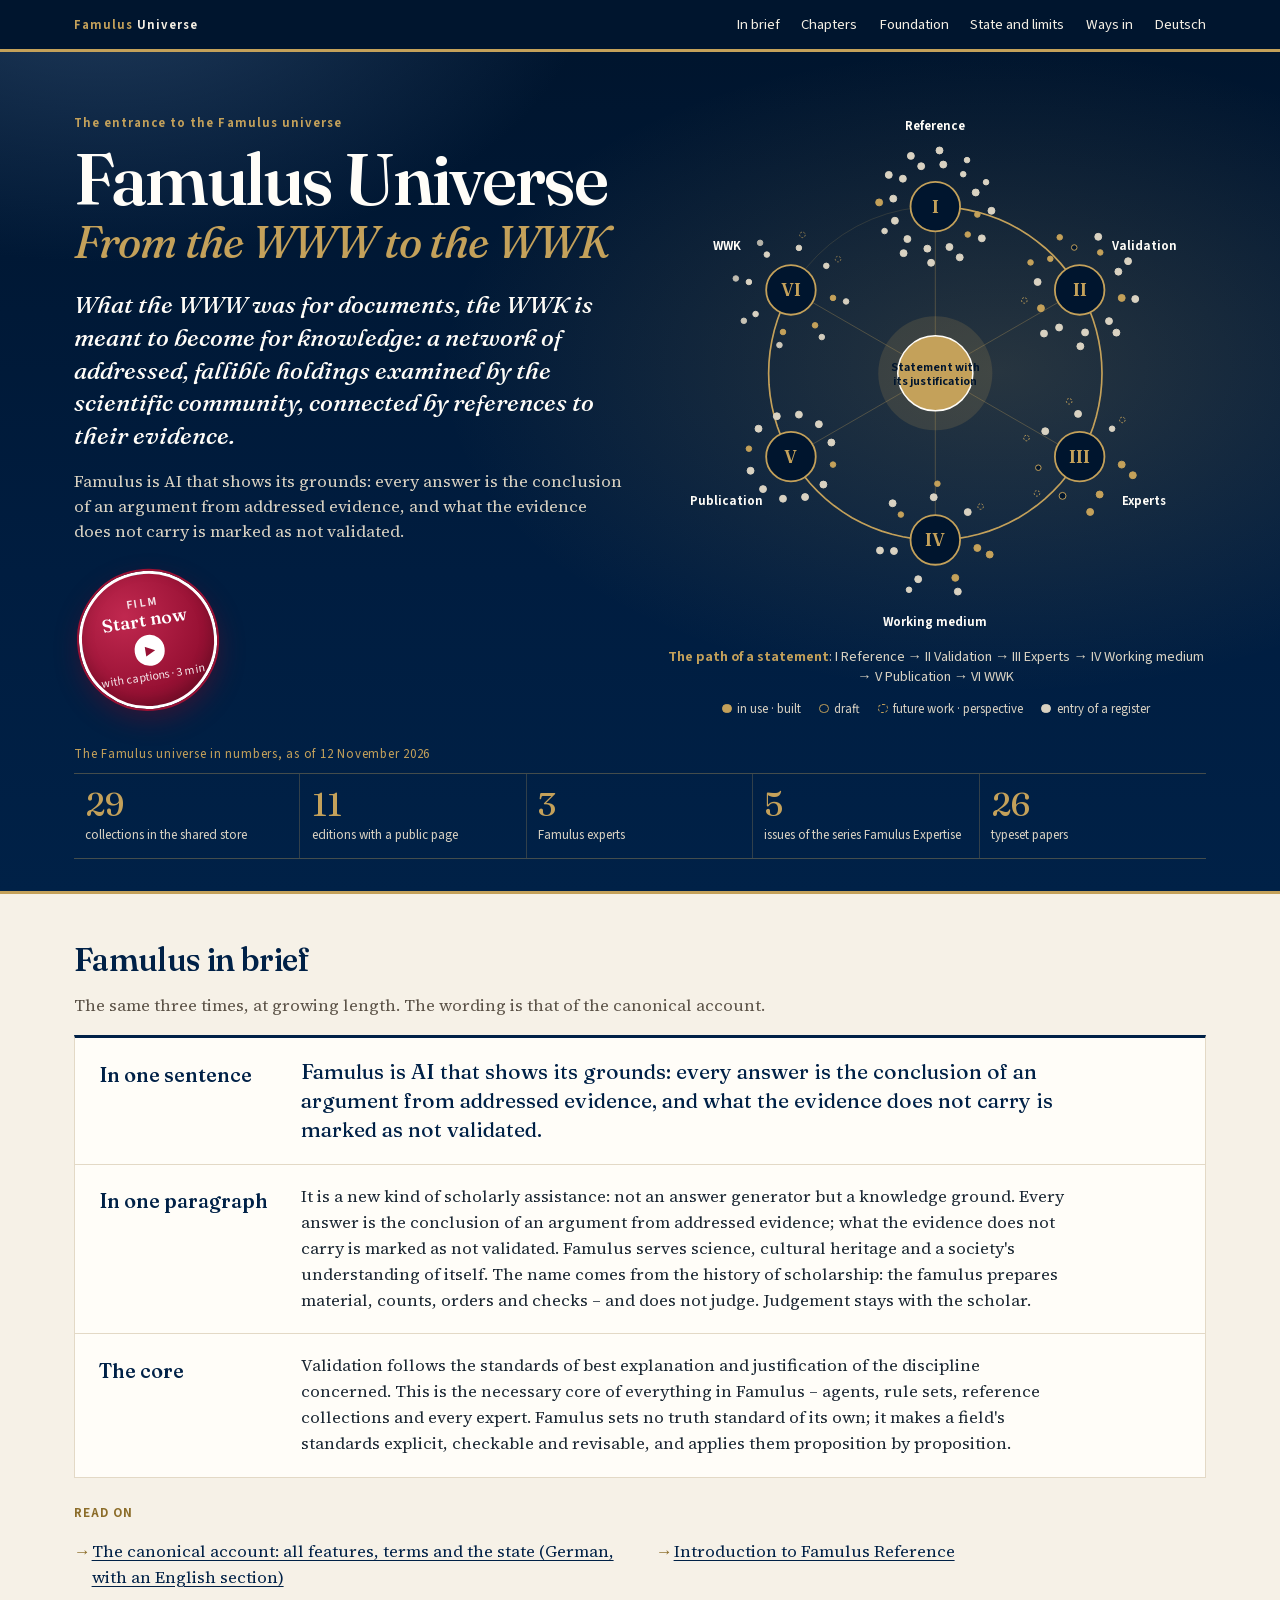
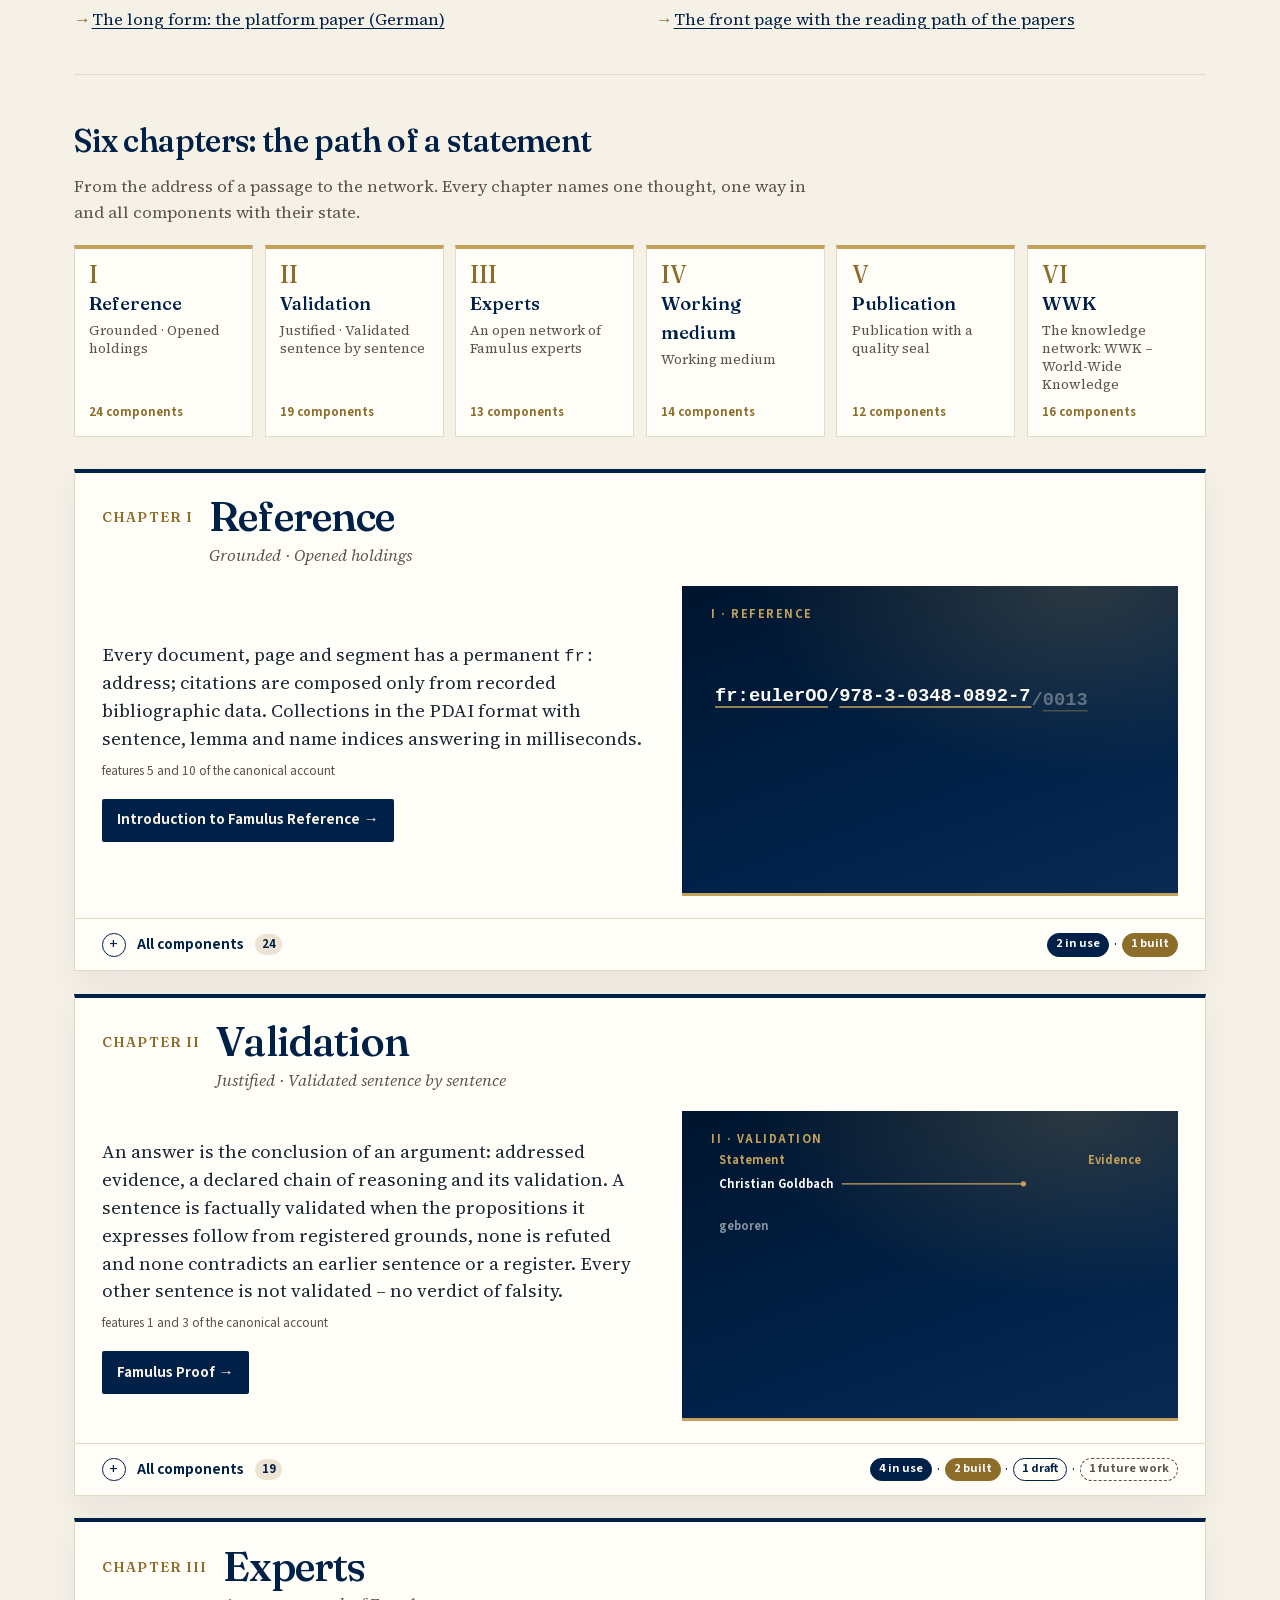
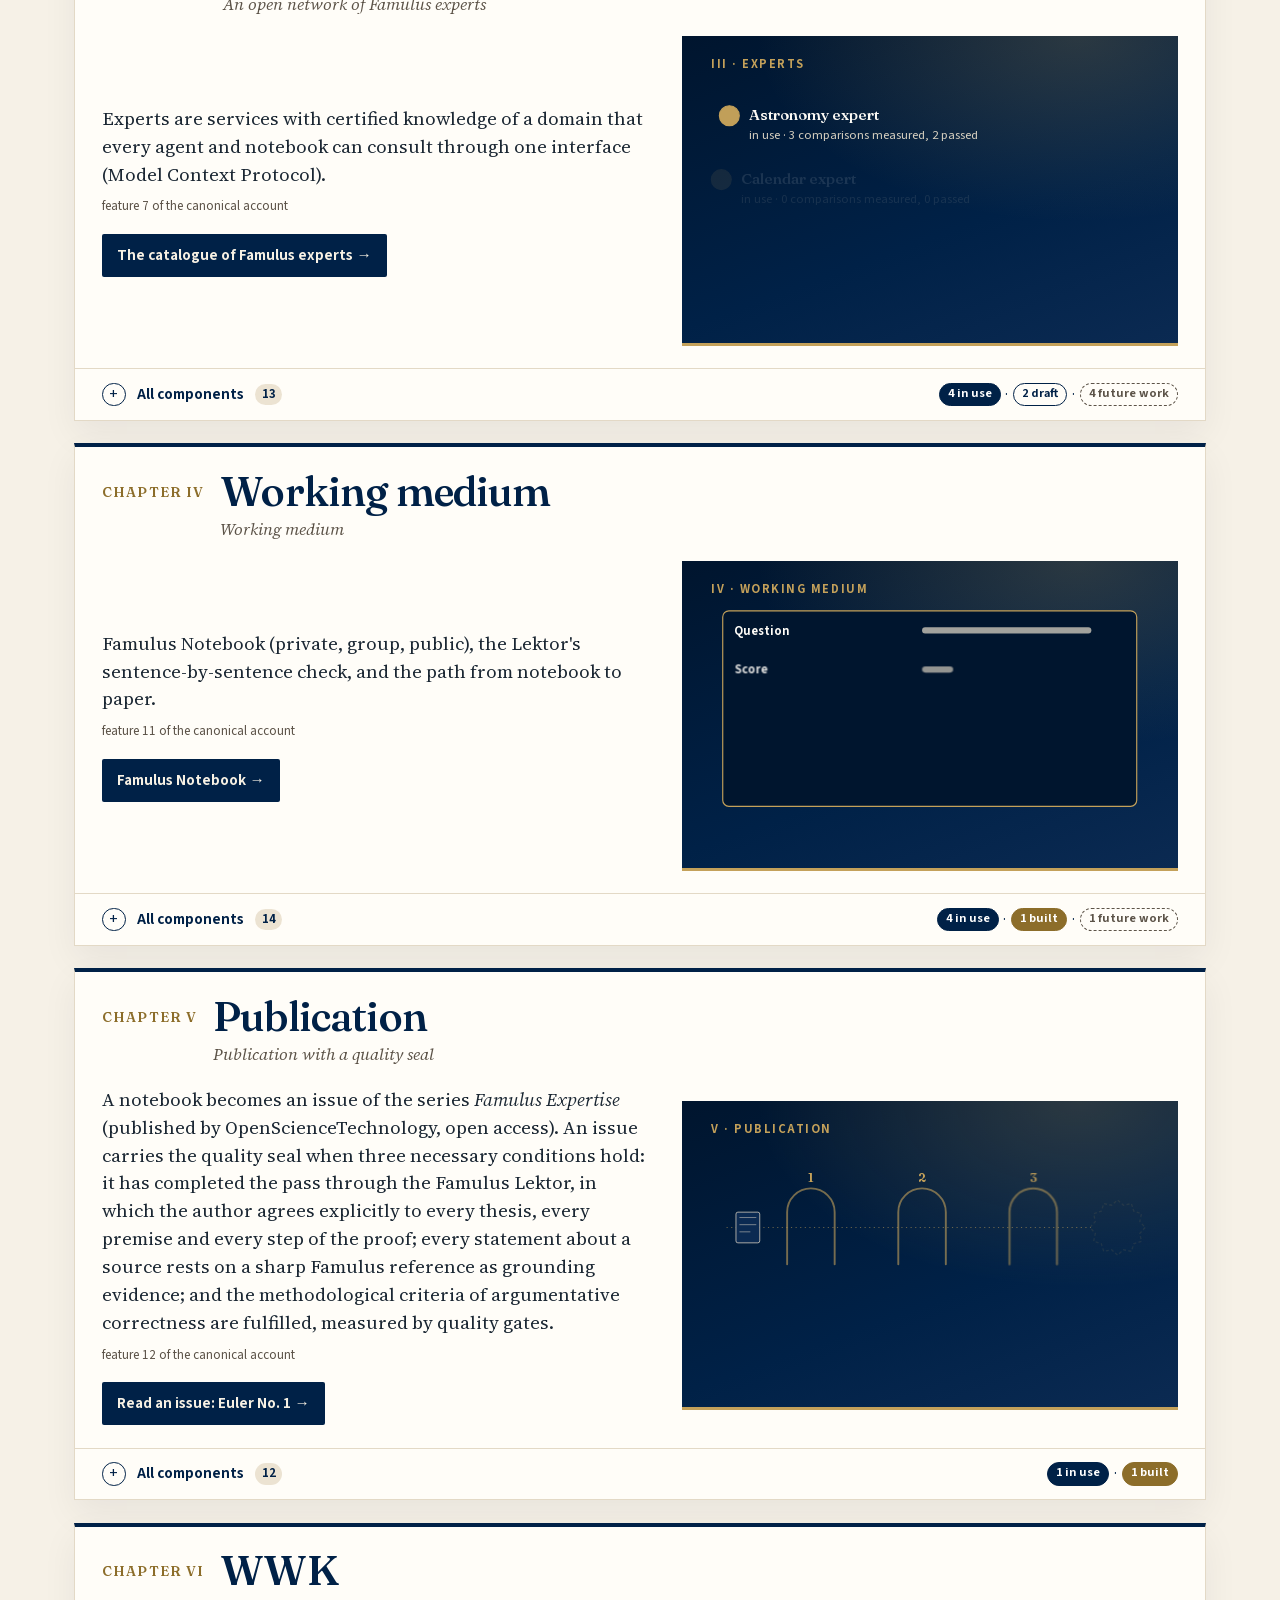
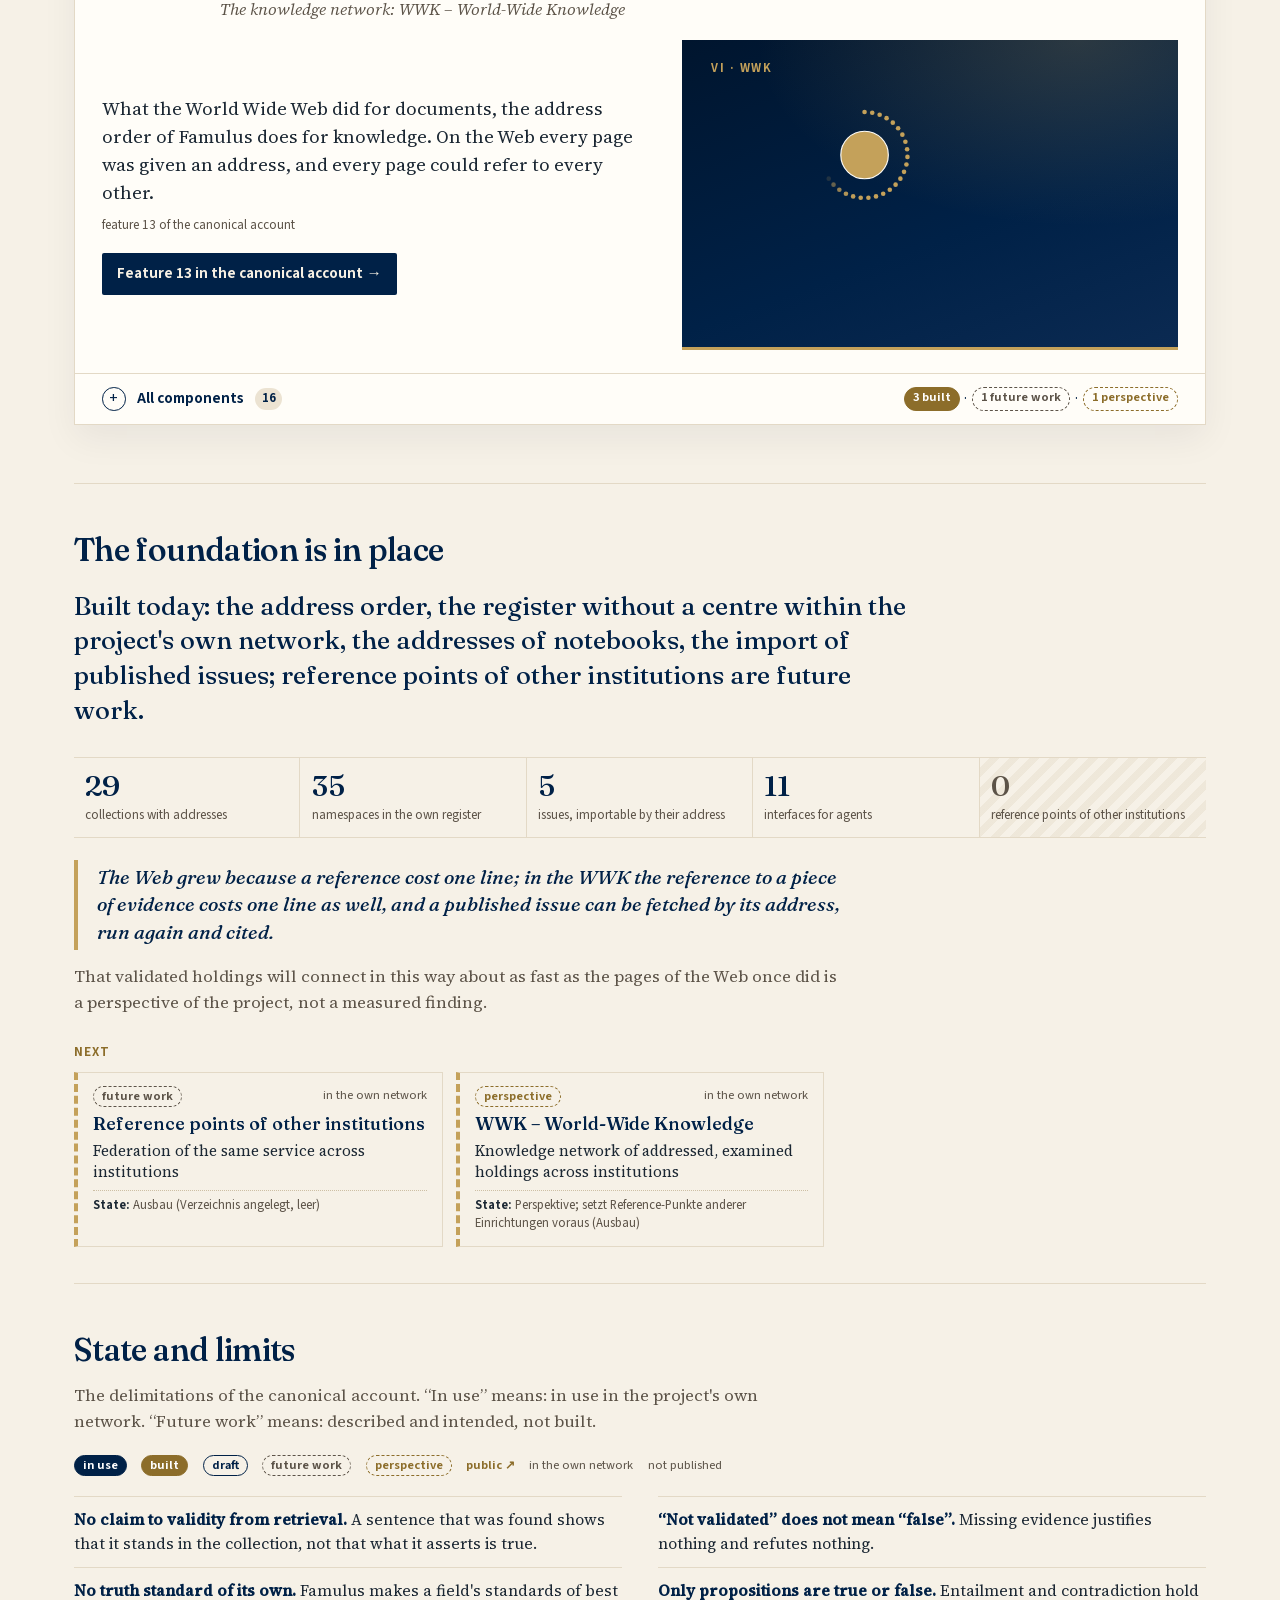
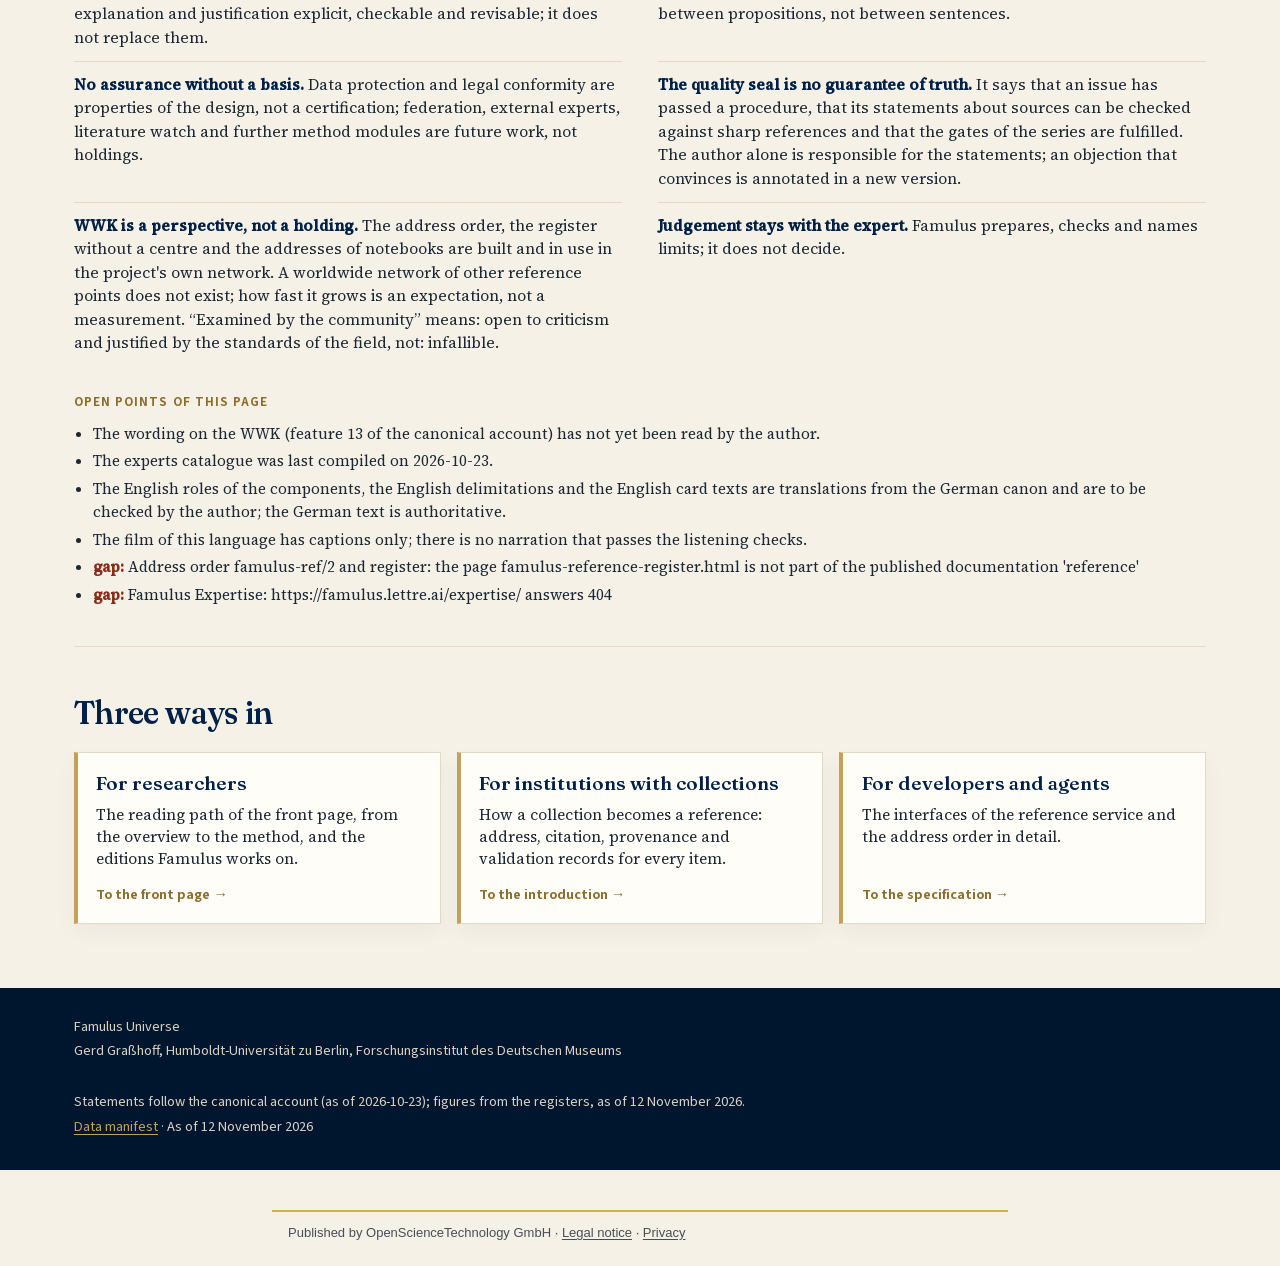
==== en/index.html @ c4039b90 "Build universum" ====
<!DOCTYPE html>
<html lang="en">
<head>
  <meta charset="utf-8">
  <meta name="viewport" content="width=device-width, initial-scale=1">
  <title>Famulus Universe — From the WWW to the WWK</title>
  <meta name="description" content="The entrance to the Famulus universe: reference, validation, experts, working medium, publication and the knowledge network WWK (World-Wide Knowledge) in one overview, with the state of every component.">
  <meta name="author" content="Gerd Graßhoff">
  <meta property="og:title" content="Famulus Universe — From the WWW to the WWK">
  <meta property="og:description" content="The entrance to the Famulus universe: reference, validation, experts, working medium, publication and the knowledge network WWK (World-Wide Knowledge) in one overview, with the state of every component.">
  <meta property="og:type" content="website">
  <link rel="icon" href="../favicon.svg" type="image/svg+xml">
  <link rel="stylesheet" href="../assets/fonts.css?v=20261112162122">
  <link rel="stylesheet" href="../assets/landing.css?v=20261112162122">
  <link rel="stylesheet" href="../assets/universum.css?v=20261112162122">
<!-- famulus:publisher:start -->
<meta name="referrer" content="no-referrer-when-downgrade">
<meta name="publisher" content="OpenScienceTechnology GmbH">
<meta name="DC.publisher" content="OpenScienceTechnology GmbH">
<script type="application/ld+json">{"@context": "https://schema.org", "@type": "WebPage", "url": "https://famulus.lettre.ai/universum/en/", "publisher": {"@type": "Organization", "name": "OpenScienceTechnology GmbH", "address": {"@type": "PostalAddress", "streetAddress": "Im Wiesengrund 15A", "addressLocality": "47198 Duisburg", "addressCountry": "Deutschland"}}}</script>
<!-- famulus:publisher:end -->
</head>
<body>
  <a class="skip" href="#inhalt">Skip to content</a>
  <header class="mast">
    <div class="mast-inner">
      <p class="brand"><a href="./"><span>Famulus</span> Universe</a></p>
      <nav aria-label="Sections">
        <a href="#kurz">In brief</a>
        <a href="#kapitel">Chapters</a>
        <a href="#fundament">Foundation</a>
        <a href="#stand">State and limits</a>
        <a href="#zugaenge">Ways in</a>
        <a class="lang-switch" href="../" lang="de" hreflang="de">Deutsch</a>
      </nav>
    </div>
  </header>

  <main id="inhalt" class="uv">
<section class="hero uv-hero"><div class="wrap uv-hero-grid"><div class="uv-hero-text"><p class="kicker">The entrance to the Famulus universe</p><h1>Famulus Universe<em>From the WWW to the WWK</em></h1><p class="uv-persp">What the WWW was for documents, the WWK is meant to become for knowledge: a network of addressed, fallible holdings examined by the scientific community, connected by references to their evidence.</p><p class="uv-sentence">Famulus is AI that shows its grounds: every answer is the conclusion of an argument from addressed evidence, and what the evidence does not carry is marked as not validated.</p>        <a class="hero-sticker" href="#rundgang" data-guide-start><span class="hs-k">Film</span><span class="hs-t">Start now</span><span class="hs-play" aria-hidden="true">▶</span><span class="hs-s">with captions · 3 min</span></a>
</div><div class="uv-map" id="karte"><div class="uv-map-stage" role="img" aria-label="Map of the Famulus universe: six chapters around the core, every mark a component"></div><p class="uv-map-info" aria-live="polite"></p></div></div><div class="wrap"><p class="uv-fig-label">The Famulus universe in numbers, as of 12 November 2026</p><div class="figures uv-figures" style="--cols:5"><div><span class="v">29</span><span class="k">collections in the shared store</span></div><div><span class="v">11</span><span class="k">editions with a public page</span></div><div><span class="v">3</span><span class="k">Famulus experts</span></div><div><span class="v">5</span><span class="k">issues of the series Famulus Expertise</span></div><div><span class="v">26</span><span class="k">typeset papers</span></div></div></div></section>
    <div class="wrap">
<section class="band uv-brief" id="kurz"><h2>Famulus in brief</h2><p class="section-lead">The same three times, at growing length. The wording is that of the canonical account.</p><div class="uv-steps"><div class="uv-step"><h3>In one sentence</h3><p>Famulus is AI that shows its grounds: every answer is the conclusion of an argument from addressed evidence, and what the evidence does not carry is marked as not validated.</p></div><div class="uv-step"><h3>In one paragraph</h3><p>It is a new kind of scholarly assistance: not an answer generator but a knowledge ground. Every answer is the conclusion of an argument from addressed evidence; what the evidence does not carry is marked as not validated. Famulus serves science, cultural heritage and a society's understanding of itself. The name comes from the history of scholarship: the famulus prepares material, counts, orders and checks – and does not judge. Judgement stays with the scholar.</p></div><div class="uv-step"><h3>The core</h3><p>Validation follows the standards of best explanation and justification of the discipline concerned. This is the necessary core of everything in Famulus – agents, rule sets, reference collections and every expert. Famulus sets no truth standard of its own; it makes a field's standards explicit, checkable and revisable, and applies them proposition by proposition.</p></div></div><h3 class="uv-sub">Read on</h3><ul class="uv-reading"><li><a href="https://famulus.lettre.ai/docs/reference/famulus.html">The canonical account: all features, terms and the state (German, with an English section)</a></li><li><a href="https://famulus.lettre.ai/docs/reference/famulus-reference-introduction.html">Introduction to Famulus Reference</a></li><li><a href="https://famulus.lettre.ai/#p-famulus-plattform">The long form: the platform paper (German)</a></li><li><a href="https://famulus.lettre.ai/">The front page with the reading path of the papers</a></li></ul></section>
<section class="band uv-chapters" id="kapitel"><h2>Six chapters: the path of a statement</h2><p class="section-lead">From the address of a passage to the network. Every chapter names one thought, one way in and all components with their state.</p><nav class="uv-index" aria-label="Six chapters: the path of a statement"><a class="uv-tile" href="#kap-referenz"><span class="uv-tile-num">I</span><span class="uv-tile-name">Reference</span><span class="uv-tile-title">Grounded · Opened holdings</span><span class="uv-tile-n">24 components</span></a><a class="uv-tile" href="#kap-validierung"><span class="uv-tile-num">II</span><span class="uv-tile-name">Validation</span><span class="uv-tile-title">Justified · Validated sentence by sentence</span><span class="uv-tile-n">19 components</span></a><a class="uv-tile" href="#kap-experten"><span class="uv-tile-num">III</span><span class="uv-tile-name">Experts</span><span class="uv-tile-title">An open network of Famulus experts</span><span class="uv-tile-n">13 components</span></a><a class="uv-tile" href="#kap-arbeitsmedium"><span class="uv-tile-num">IV</span><span class="uv-tile-name">Working medium</span><span class="uv-tile-title">Working medium</span><span class="uv-tile-n">14 components</span></a><a class="uv-tile" href="#kap-publikation"><span class="uv-tile-num">V</span><span class="uv-tile-name">Publication</span><span class="uv-tile-title">Publication with a quality seal</span><span class="uv-tile-n">12 components</span></a><a class="uv-tile" href="#kap-wwk"><span class="uv-tile-num">VI</span><span class="uv-tile-name">WWK</span><span class="uv-tile-title">The knowledge network: WWK – World-Wide Knowledge</span><span class="uv-tile-n">16 components</span></a></nav><article class="uv-chapter" id="kap-referenz" data-chapter="referenz"><header class="uv-ch-head"><p class="uv-ch-num">Chapter I</p><h3>Reference</h3><p class="uv-ch-title">Grounded · Opened holdings</p></header><div class="uv-ch-body"><div class="uv-ch-text"><p class="uv-claim">Every document, page and segment has a permanent <code>fr:</code> address; citations are composed only from recorded bibliographic data. Collections in the PDAI format with sentence, lemma and name indices answering in milliseconds.</p><p class="uv-claim-src">features 5 and 10 of the canonical account</p><p class="uv-go-row"><a class="go uv-main" href="https://famulus.lettre.ai/docs/reference/famulus-reference-introduction.html">Introduction to Famulus Reference &rarr;</a></p></div><div class="uv-mini" data-scene="adresse" aria-hidden="true"></div></div><details class="uv-all"><summary><span>All components</span> <span class="uv-n">24</span><span class="uv-tally"><span class="uv-st uv-st-laeuft">2 in use</span> · <span class="uv-st uv-st-gebaut">1 built</span></span></summary><div class="uv-group"><h4>Knowledge ground and addresses <span class="uv-n">4</span></h4><ul class="uv-cards"><li class="uv-card" data-state="laeuft" data-place="netz"><p class="uv-card-head"><span class="uv-st uv-st-laeuft">in use</span><span class="uv-pl uv-pl-netz">in the own network</span></p><h5>Famulus Reference</h5><p class="uv-card-text">Knowledge ground, fr: addresses, citation, provenance; shared store (DuckLake) and reference service</p><p class="uv-card-facts">29 collections in the shared store</p><p class="uv-card-stand" lang="de"><b>State:</b> läuft (29 Sammlungen im gemeinsamen Speicher, Stand 11.11.2026; am 23.10.2026 waren es acht)</p></li><li class="uv-card" data-state="gebaut" data-place="netz"><p class="uv-card-head"><span class="uv-st uv-st-gebaut">built</span><span class="uv-pl uv-pl-netz">in the own network</span></p><h5>Address order famulus-ref/2 and register</h5><p class="uv-card-text">The address order famulus-ref/2 and its register without a centre: every object has exactly one fr: address; every reference point publishes its own signed register.</p><p class="uv-card-facts">35 namespaces at the own reference point</p></li><li class="uv-card" data-state="" data-place="public"><p class="uv-card-head"><span class="uv-pl uv-pl-public">public</span></p><h5><a href="https://famulus.lettre.ai/docs/reference/famulus-reference.html">Technical specification of Famulus Reference</a></h5></li><li class="uv-card" data-state="" data-place="public"><p class="uv-card-head"><span class="uv-pl uv-pl-public">public</span></p><h5><a href="https://famulus.lettre.ai/docs/reference/ducklake.html">The shared store (DuckLake)</a></h5></li></ul></div><div class="uv-group"><h4>Opened holdings and editions <span class="uv-n">14</span></h4><ul class="uv-chips"><li class="uv-chip" data-place="public"><a href="https://famulus.lettre.ai/editions/">Overview of the editions</a></li><li class="uv-chip" data-place="public"><a href="https://famulus.lettre.ai/euler/">Euler</a></li><li class="uv-chip" data-place="public"><a href="https://famulus.lettre.ai/kepler/">Kepler</a></li><li class="uv-chip" data-place="public"><a href="https://famulus.lettre.ai/kepleriana/">Kepleriana 2026</a></li><li class="uv-chip" data-place="public"><a href="https://famulus.lettre.ai/brahe/">Brahe</a></li><li class="uv-chip" data-place="public"><a href="https://famulus.lettre.ai/kopernikus/">Kopernikus</a></li><li class="uv-chip" data-place="netz">Hevelius<span class="uv-pl uv-pl-netz">in the own network</span></li><li class="uv-chip" data-place="public"><a href="https://famulus.lettre.ai/babylon/">Babylonische Astronomie</a></li><li class="uv-chip" data-place="public"><a href="https://famulus.lettre.ai/sundials/">Ancient Sundials</a></li><li class="uv-chip" data-place="public"><a href="https://famulus.lettre.ai/medieval/">Mittelalterliche Handschriften</a></li><li class="uv-chip" data-place="public"><a href="https://famulus.lettre.ai/karman/">Kármán-Nachlass</a></li><li class="uv-chip" data-place="public"><a href="https://famulus.lettre.ai/wittgenstein-mechanik/">Wittgenstein und die Mechanik</a></li><li class="uv-chip" data-place="public"><a href="https://famulus.lettre.ai/tractatus-typoskripte/">Tractatus-Typoskripte</a></li><li class="uv-chip" data-place="netz">Kirch Collection<span class="uv-pl uv-pl-netz">in the own network</span></li></ul></div><div class="uv-group"><h4>Capture, format, reading <span class="uv-n">3</span></h4><ul class="uv-cards"><li class="uv-card" data-state="laeuft" data-place="public"><p class="uv-card-head"><span class="uv-st uv-st-laeuft">in use</span><span class="uv-pl uv-pl-public">public</span></p><h5><a href="https://famulus.lettre.ai/repro/">Famulus Repro</a></h5><p class="uv-card-text">Capture with smartphone and tablet, processing on one's own computer</p></li><li class="uv-card" data-state="" data-place="public"><p class="uv-card-head"><span class="uv-pl uv-pl-public">public</span></p><h5><a href="https://famulus.lettre.ai/docs/pdai/">PDAI: page-faithful, structured holdings</a></h5></li><li class="uv-card" data-state="" data-place="public"><p class="uv-card-head"><span class="uv-pl uv-pl-public">public</span></p><h5><a href="https://famulus.lettre.ai/docs/viewer/">AI-Viewer: facsimile, transcription, tools</a></h5></li></ul></div><div class="uv-group"><h4>Method <span class="uv-n">3</span></h4><ul class="uv-cards"><li class="uv-card" data-state="" data-place="public"><p class="uv-card-head"><span class="uv-pl uv-pl-public">public</span></p><h5><a href="https://famulus.lettre.ai/#p-ai-scholar">Famulus Reference</a></h5><p class="uv-card-facts">17 pp.</p></li><li class="uv-card" data-state="" data-place="netz"><p class="uv-card-head"><span class="uv-pl uv-pl-netz">in the own network</span></p><h5>The Famulus Data Layer</h5><p class="uv-card-facts">12 pp.</p></li><li class="uv-card" data-state="" data-place="netz"><p class="uv-card-head"><span class="uv-pl uv-pl-netz">in the own network</span></p><h5>Famulus Register and Dossiers</h5><p class="uv-card-facts">18 pp.</p></li></ul></div></details></article><article class="uv-chapter" id="kap-validierung" data-chapter="validierung"><header class="uv-ch-head"><p class="uv-ch-num">Chapter II</p><h3>Validation</h3><p class="uv-ch-title">Justified · Validated sentence by sentence</p></header><div class="uv-ch-body"><div class="uv-ch-text"><p class="uv-claim">An answer is the conclusion of an argument: addressed evidence, a declared chain of reasoning and its validation. A sentence is factually validated when the propositions it expresses follow from registered grounds, none is refuted and none contradicts an earlier sentence or a register. Every other sentence is not validated – no verdict of falsity.</p><p class="uv-claim-src">features 1 and 3 of the canonical account</p><p class="uv-go-row"><a class="go uv-main" href="https://famulus.lettre.ai/proof/">Famulus Proof &rarr;</a></p></div><div class="uv-mini" data-scene="beleg" aria-hidden="true"></div></div><details class="uv-all"><summary><span>All components</span> <span class="uv-n">19</span><span class="uv-tally"><span class="uv-st uv-st-laeuft">4 in use</span> · <span class="uv-st uv-st-gebaut">2 built</span> · <span class="uv-st uv-st-entwurf">1 draft</span> · <span class="uv-st uv-st-ausbau">1 future work</span></span></summary><div class="uv-group"><h4>Justification <span class="uv-n">4</span></h4><ul class="uv-cards"><li class="uv-card" data-state="laeuft" data-place="public"><p class="uv-card-head"><span class="uv-st uv-st-laeuft">in use</span><span class="uv-pl uv-pl-public">public</span></p><h5><a href="https://famulus.lettre.ai/proof/">Famulus Proof</a></h5><p class="uv-card-text">Justification, evidence space, validity tree, FQL</p></li><li class="uv-card" data-state="" data-place="public"><p class="uv-card-head"><span class="uv-pl uv-pl-public">public</span></p><h5><a href="https://famulus.lettre.ai/docs/proof/filterung.html">The evidence space and its filtering (German)</a></h5></li><li class="uv-card" data-state="" data-place="public"><p class="uv-card-head"><span class="uv-pl uv-pl-public">public</span></p><h5><a href="https://famulus.lettre.ai/docs/proof/validitaetsbaum.html">The validity tree (German)</a></h5></li><li class="uv-card" data-state="" data-place="public"><p class="uv-card-head"><span class="uv-pl uv-pl-public">public</span></p><h5><a href="https://famulus.lettre.ai/docs/notebook/famulus-query-language.html">FQL, the query language (German)</a></h5></li></ul></div><div class="uv-group"><h4>Sentence by sentence <span class="uv-n">4</span></h4><ul class="uv-cards"><li class="uv-card" data-state="laeuft" data-place="public"><p class="uv-card-head"><span class="uv-st uv-st-laeuft">in use</span><span class="uv-pl uv-pl-public">public</span></p><h5><a href="https://famulus.lettre.ai/lektor/">Famulus Lektor</a></h5><p class="uv-card-text">Sentence-by-sentence check of the factual validity of a text</p></li><li class="uv-card" data-state="" data-place="public"><p class="uv-card-head"><span class="uv-pl uv-pl-public">public</span></p><h5><a href="https://famulus.lettre.ai/docs/lektor/sachliche-validitaet.html">Factual validity (German)</a></h5></li><li class="uv-card" data-state="gebaut" data-place="netz"><p class="uv-card-head"><span class="uv-st uv-st-gebaut">built</span><span class="uv-pl uv-pl-netz">in the own network</span></p><h5>Famulus Lektor: argument and assent</h5><p class="uv-card-text">Reconstruction of the argument of a paper or issue (thesis, premises, lines of proof, evidence at its place); the page on which the author agrees point by point or declines with a reason</p><p class="uv-card-stand" lang="de"><b>State:</b> Stand 11.11.2026: gebaut; das Argument von vier der fünf Hefte ist rekonstruiert (71 bis 139 Punkte je Heft vorgelegt), keine Zustimmung erteilt</p></li><li class="uv-card" data-state="entwurf" data-place="netz"><p class="uv-card-head"><span class="uv-st uv-st-entwurf">draft</span><span class="uv-pl uv-pl-netz">in the own network</span></p><h5>Argument reconstruction of arbitrary texts</h5><p class="uv-card-text">Reconstruction, check of gaps and stringency, argument schemes after style templates</p><p class="uv-card-stand" lang="de"><b>State:</b> Entwurf (Relationsbenchmark vorhanden)</p></li></ul></div><div class="uv-group"><h4>Method institution <span class="uv-n">7</span></h4><ul class="uv-cards"><li class="uv-card" data-state="laeuft" data-place="netz"><p class="uv-card-head"><span class="uv-st uv-st-laeuft">in use</span><span class="uv-pl uv-pl-netz">in the own network</span></p><h5>Method institution</h5><p class="uv-card-text">Chains of inference (FQL), causal analyser, needle audit for contradictions, golden queries</p></li><li class="uv-card" data-state="" data-place="public"><p class="uv-card-head"><span class="uv-pl uv-pl-public">public</span></p><h5><a href="https://famulus.lettre.ai/kausalitaet/">Causality: the regularity theory</a></h5></li><li class="uv-card" data-state="" data-place="public"><p class="uv-card-head"><span class="uv-pl uv-pl-public">public</span></p><h5><a href="https://famulus.lettre.ai/#p-famulus-reasoning">Famulus Reasoning</a></h5><p class="uv-card-facts">22 pp.</p></li><li class="uv-card" data-state="" data-place="public"><p class="uv-card-head"><span class="uv-pl uv-pl-public">public</span></p><h5><a href="https://famulus.lettre.ai/#p-famulus-probe-lab">The Famulus Probe Lab</a></h5><p class="uv-card-facts">19 pp.</p></li><li class="uv-card" data-state="" data-place="public"><p class="uv-card-head"><span class="uv-pl uv-pl-public">public</span></p><h5><a href="https://famulus.lettre.ai/#p-ai-erasmus-golden-queries">Famulus Golden Queries and Benchmark</a></h5><p class="uv-card-facts">19 pp.</p></li><li class="uv-card" data-state="" data-place="public"><p class="uv-card-head"><span class="uv-pl uv-pl-public">public</span></p><h5><a href="https://famulus.lettre.ai/#p-computationalEpistemology">Computational Epistemology: Foundations</a></h5><p class="uv-card-facts">19 pp.</p></li><li class="uv-card" data-state="ausbau" data-place="netz"><p class="uv-card-head"><span class="uv-st uv-st-ausbau">future work</span><span class="uv-pl uv-pl-netz">in the own network</span></p><h5>Statistics, laboratory and experimental settings, assessment of findings</h5><p class="uv-card-text">Further rule sets of the method institution</p></li></ul></div><div class="uv-group"><h4>Language institution <span class="uv-n">4</span></h4><ul class="uv-cards"><li class="uv-card" data-state="laeuft" data-place="netz"><p class="uv-card-head"><span class="uv-st uv-st-laeuft">in use</span><span class="uv-pl uv-pl-netz">in the own network</span></p><h5>Language institution (LWgrammar)</h5><p class="uv-card-text">Register of the rules of usage, justified normalisation</p></li><li class="uv-card" data-state="gebaut" data-place="netz"><p class="uv-card-head"><span class="uv-st uv-st-gebaut">built</span><span class="uv-pl uv-pl-netz">in the own network</span></p><h5>Latin technical terminology (LWgrammar)</h5><p class="uv-card-text">Special collection “Kepler: A Finding Dictionary of Geometrical and Astronomical Terms”; registers on the history of astronomy and on causality</p></li><li class="uv-card" data-state="" data-place="public"><p class="uv-card-head"><span class="uv-pl uv-pl-public">public</span></p><h5><a href="https://famulus.lettre.ai/docs/writing/">Writing guide (LWgrammar)</a></h5></li><li class="uv-card" data-state="" data-place="public"><p class="uv-card-head"><span class="uv-pl uv-pl-public">public</span></p><h5><a href="https://famulus.lettre.ai/#p-lwgrammar-oed-ai">Wittgensteinian Grammar and OED Dictionaries for AI</a></h5><p class="uv-card-facts">26 pp.</p></li></ul></div></details></article><article class="uv-chapter" id="kap-experten" data-chapter="experten"><header class="uv-ch-head"><p class="uv-ch-num">Chapter III</p><h3>Experts</h3><p class="uv-ch-title">An open network of Famulus experts</p></header><div class="uv-ch-body"><div class="uv-ch-text"><p class="uv-claim">Experts are services with certified knowledge of a domain that every agent and notebook can consult through one interface (Model Context Protocol).</p><p class="uv-claim-src">feature 7 of the canonical account</p><p class="uv-go-row"><a class="go uv-main" href="https://famulus.lettre.ai/experts/">The catalogue of Famulus experts &rarr;</a></p></div><div class="uv-mini" data-scene="experte" aria-hidden="true"></div></div><details class="uv-all"><summary><span>All components</span> <span class="uv-n">13</span><span class="uv-tally"><span class="uv-st uv-st-laeuft">4 in use</span> · <span class="uv-st uv-st-entwurf">2 draft</span> · <span class="uv-st uv-st-ausbau">4 future work</span></span></summary><div class="uv-group"><h4>The experts <span class="uv-n">3</span></h4><ul class="uv-cards"><li class="uv-card" data-state="laeuft" data-place="public"><p class="uv-card-head"><span class="uv-st uv-st-laeuft">in use</span><span class="uv-pl uv-pl-public">public</span></p><h5><a href="https://famulus.lettre.ai/experts/">Astronomy expert</a></h5><p class="uv-card-text">Historical planetary models, the reading of the sky after DE441, star catalogues, maps and animations</p><p class="uv-card-facts">3 comparisons measured, 2 passed (as of 2026-10-23)</p><p class="uv-card-stand" lang="de"><b>State:</b> läuft, Vergleiche gemessen (Almagest gegen van Gents Rechner: größte Abweichung 6,8·10⁻¹² Bogenminuten; DE441 gegen Horizons: 0,035 Bogenminuten); Modelle ohne belegte Parameter (Kopernikus, Kepler, babylonische Schrittfunktionen) stehen als Lücke</p></li><li class="uv-card" data-state="laeuft" data-place="public"><p class="uv-card-head"><span class="uv-st uv-st-laeuft">in use</span><span class="uv-pl uv-pl-public">public</span></p><h5><a href="https://famulus.lettre.ai/experts/">Calendar expert</a></h5><p class="uv-card-text">Calendar conversions for normalisation, without guessed dates</p><p class="uv-card-facts">0 comparisons measured, 0 passed (as of 2026-10-23)</p><p class="uv-card-stand" lang="de"><b>State:</b> läuft; noch kein gemessener Vergleich</p></li><li class="uv-card" data-state="entwurf" data-place="public"><p class="uv-card-head"><span class="uv-st uv-st-entwurf">draft</span><span class="uv-pl uv-pl-public">public</span></p><h5><a href="https://famulus.lettre.ai/experts/">Sundial geometry expert</a></h5><p class="uv-card-text">Typology of ancient sundials by shadow surface and body form; 3-D models of the conic sundial</p><p class="uv-card-facts">2 comparisons measured, 2 passed (as of 2026-10-23)</p><p class="uv-card-stand" lang="de"><b>State:</b> Entwurf; zwei Vergleiche gemessen (Rechenbeispiel Rhodos: größte Abweichung 0,0009 d; Solstitiallinien von 35 gescannten Kegeluhren: Median 3,2 %); Kugel-, Zylinder- und ebene Uhren nur als Typologie</p></li></ul></div><div class="uv-group"><h4>Catalogue and description <span class="uv-n">4</span></h4><ul class="uv-cards"><li class="uv-card" data-state="entwurf" data-place="netz"><p class="uv-card-head"><span class="uv-st uv-st-entwurf">draft</span><span class="uv-pl uv-pl-netz">in the own network</span></p><h5>Register and catalogue of the experts</h5><p class="uv-card-text">Open, fast, curated admission with a life cycle; catalogue with domain, state, gates, metrics and gaps per expert</p><p class="uv-card-stand" lang="de"><b>State:</b> Entwurf (Register und Katalog angelegt, die eigenen Experten in der Bibliothek <code>famulus-experts</code> eingetragen; Experten anderer Einrichtungen: noch keiner; Aufnahme durch Fachgutachten: Ausbau)</p></li><li class="uv-card" data-state="" data-place="public"><p class="uv-card-head"><span class="uv-pl uv-pl-public">public</span></p><h5><a href="https://famulus.lettre.ai/docs/astronomy-expert/">The astronomy expert: state and comparisons</a></h5></li><li class="uv-card" data-state="" data-place="public"><p class="uv-card-head"><span class="uv-pl uv-pl-public">public</span></p><h5><a href="https://famulus.lettre.ai/docs/sundial-geometry-expert/">The sundial geometry expert: state and comparisons</a></h5></li><li class="uv-card" data-state="" data-place="netz"><p class="uv-card-head"><span class="uv-pl uv-pl-netz">in the own network</span></p><h5>The Famulus Astronomy Expert</h5><p class="uv-card-facts">18 pp.</p></li></ul></div><div class="uv-group"><h4>Special collections <span class="uv-n">2</span></h4><ul class="uv-cards"><li class="uv-card" data-state="laeuft" data-place="public"><p class="uv-card-head"><span class="uv-st uv-st-laeuft">in use</span><span class="uv-pl uv-pl-public">public</span></p><h5><a href="https://famulus.lettre.ai/babylon/">Cuneiform database</a></h5><p class="uv-card-text">Astronomical Diaries with a tablet browser; the sky panel consults the astronomy expert</p></li><li class="uv-card" data-state="laeuft" data-place="public"><p class="uv-card-head"><span class="uv-st uv-st-laeuft">in use</span><span class="uv-pl uv-pl-public">public</span></p><h5><a href="https://famulus.lettre.ai/visualization/">Visualisation reference</a></h5><p class="uv-card-text">Solved figure tasks as a reference for new figures</p></li></ul></div><div class="uv-group"><h4>Kinds planned as future work <span class="uv-n">4</span></h4><ul class="uv-cards"><li class="uv-card" data-state="ausbau" data-place="netz"><p class="uv-card-head"><span class="uv-st uv-st-ausbau">future work</span><span class="uv-pl uv-pl-netz">in the own network</span></p><h5>Language experts (e.g. Nahuatl, Florentine Codex)</h5><p class="uv-card-text">Lexicon, grammar and readings of a language</p></li><li class="uv-card" data-state="ausbau" data-place="netz"><p class="uv-card-head"><span class="uv-st uv-st-ausbau">future work</span><span class="uv-pl uv-pl-netz">in the own network</span></p><h5>Gazetteer</h5><p class="uv-card-text">Place lemmata per collection exist; an expert with historical name forms and positions</p></li><li class="uv-card" data-state="ausbau" data-place="netz"><p class="uv-card-head"><span class="uv-st uv-st-ausbau">future work</span><span class="uv-pl uv-pl-netz">in the own network</span></p><h5>Ancient geography</h5><p class="uv-card-text">Ptolemy's Geography, ancient roads and itineraries, the Stadiasmus of Patara</p><p class="uv-card-stand" lang="de"><b>State:</b> Quellen in PDAI erschlossen (Edition der Geographie 2006, Defaux 2017, Of Paths and Places 2017, Longitude 2016, Berggren/Jones 2000); Experte: Ausbau; Stadiasmus von Patara: Literatur fehlt</p></li><li class="uv-card" data-state="ausbau" data-place="netz"><p class="uv-card-head"><span class="uv-st uv-st-ausbau">future work</span><span class="uv-pl uv-pl-netz">in the own network</span></p><h5>Disciplinary terminologies, coin databases, further special collections</h5><p class="uv-card-text">Connection of external thesauri, repositories and databases</p></li></ul></div></details></article><article class="uv-chapter" id="kap-arbeitsmedium" data-chapter="arbeitsmedium"><header class="uv-ch-head"><p class="uv-ch-num">Chapter IV</p><h3>Working medium</h3><p class="uv-ch-title">Working medium</p></header><div class="uv-ch-body"><div class="uv-ch-text"><p class="uv-claim">Famulus Notebook (private, group, public), the Lektor's sentence-by-sentence check, and the path from notebook to paper.</p><p class="uv-claim-src">feature 11 of the canonical account</p><p class="uv-go-row"><a class="go uv-main" href="https://famulus.lettre.ai/notebook/">Famulus Notebook &rarr;</a></p></div><div class="uv-mini" data-scene="notebook" aria-hidden="true"></div></div><details class="uv-all"><summary><span>All components</span> <span class="uv-n">14</span><span class="uv-tally"><span class="uv-st uv-st-laeuft">4 in use</span> · <span class="uv-st uv-st-gebaut">1 built</span> · <span class="uv-st uv-st-ausbau">1 future work</span></span></summary><div class="uv-group"><h4>Notebook and Harness <span class="uv-n">4</span></h4><ul class="uv-cards"><li class="uv-card" data-state="laeuft" data-place="public"><p class="uv-card-head"><span class="uv-st uv-st-laeuft">in use</span><span class="uv-pl uv-pl-public">public</span></p><h5><a href="https://famulus.lettre.ai/notebook/">Famulus Notebook</a></h5><p class="uv-card-text">Working medium: question, score, answer, check, provenance</p></li><li class="uv-card" data-state="laeuft" data-place="public"><p class="uv-card-head"><span class="uv-st uv-st-laeuft">in use</span><span class="uv-pl uv-pl-public">public</span></p><h5><a href="https://famulus.lettre.ai/harness/">Famulus Harness</a></h5><p class="uv-card-text">The working environment for Famulus notebooks; issues of the series Famulus Expertise are imported by their address.</p><p class="uv-card-stand" lang="de"><b>State:</b> Stand 11.11.2026: läuft im eigenen Rechnerverbund; kein öffentlicher Download</p></li><li class="uv-card" data-state="" data-place="public"><p class="uv-card-head"><span class="uv-pl uv-pl-public">public</span></p><h5><a href="https://famulus.lettre.ai/docs/notebook/">Documentation of the notebook (German)</a></h5></li><li class="uv-card" data-state="" data-place="public"><p class="uv-card-head"><span class="uv-pl uv-pl-public">public</span></p><h5><a href="https://famulus.lettre.ai/#p-famulus-notebook">Famulus Notebook</a></h5><p class="uv-card-facts">135 pp.</p></li></ul></div><div class="uv-group"><h4>Scores and agents <span class="uv-n">3</span></h4><ul class="uv-cards"><li class="uv-card" data-state="laeuft" data-place="netz"><p class="uv-card-head"><span class="uv-st uv-st-laeuft">in use</span><span class="uv-pl uv-pl-netz">in the own network</span></p><h5>Scores (Partituren) and orchestra</h5><p class="uv-card-text">Readable orchestration of the agents</p><p class="uv-card-stand" lang="de"><b>State:</b> läuft; öffentliches Repositorium: Ausbau</p></li><li class="uv-card" data-state="" data-place="public"><p class="uv-card-head"><span class="uv-pl uv-pl-public">public</span></p><h5><a href="https://famulus.lettre.ai/#p-ai-partitur">The Famulus Partitur</a></h5><p class="uv-card-facts">17 pp.</p></li><li class="uv-card" data-state="" data-place="public"><p class="uv-card-head"><span class="uv-pl uv-pl-public">public</span></p><h5><a href="https://famulus.lettre.ai/#p-literate-coding-ai-agents">Literate Coding with AI Agents: A Methodology for Computational Analysis of Scientific Objects</a></h5><p class="uv-card-facts">5 pp.</p></li></ul></div><div class="uv-group"><h4>Showing and reconstructing <span class="uv-n">3</span></h4><ul class="uv-cards"><li class="uv-card" data-state="laeuft" data-place="public"><p class="uv-card-head"><span class="uv-st uv-st-laeuft">in use</span><span class="uv-pl uv-pl-public">public</span></p><h5><a href="https://famulus.lettre.ai/visualization/">Famulus Visualization</a></h5><p class="uv-card-text">Figures from their data, with a learning choice of form</p></li><li class="uv-card" data-state="" data-place="public"><p class="uv-card-head"><span class="uv-pl uv-pl-public">public</span></p><h5><a href="https://famulus.lettre.ai/astra/">Famulus Astra: models of historical astronomy</a></h5></li><li class="uv-card" data-state="" data-place="netz"><p class="uv-card-head"><span class="uv-pl uv-pl-netz">in the own network</span></p><h5>Famulus Reader</h5><p class="uv-card-facts">19 pp.</p></li></ul></div><div class="uv-group"><h4>Famulus in everyday research <span class="uv-n">4</span></h4><ul class="uv-cards"><li class="uv-card" data-state="" data-place="public"><p class="uv-card-head"><span class="uv-pl uv-pl-public">public</span></p><h5><a href="https://famulus.lettre.ai/famulus-academic/">Famulus Academic: lecture and session as text</a></h5></li><li class="uv-card" data-state="" data-place="public"><p class="uv-card-head"><span class="uv-pl uv-pl-public">public</span></p><h5><a href="https://famulus.lettre.ai/famulus-science/">Famulus Science: support for research</a></h5></li><li class="uv-card" data-state="gebaut" data-place="netz"><p class="uv-card-head"><span class="uv-st uv-st-gebaut">built</span><span class="uv-pl uv-pl-netz">in the own network</span></p><h5>Famulus Recht (law)</h5><p class="uv-card-text">Legal strategy as an unfolding of goals; norms, decisions and quotations checked against the primary text.</p></li><li class="uv-card" data-state="ausbau" data-place="netz"><p class="uv-card-head"><span class="uv-st uv-st-ausbau">future work</span><span class="uv-pl uv-pl-netz">in the own network</span></p><h5>Literature watch</h5><p class="uv-card-text">Nightly analysis of new publications of a field with a relevance report in the morning</p></li></ul></div></details></article><article class="uv-chapter" id="kap-publikation" data-chapter="publikation"><header class="uv-ch-head"><p class="uv-ch-num">Chapter V</p><h3>Publication</h3><p class="uv-ch-title">Publication with a quality seal</p></header><div class="uv-ch-body"><div class="uv-ch-text"><p class="uv-claim">A notebook becomes an issue of the series <em>Famulus Expertise</em> (published by OpenScienceTechnology, open access). An issue carries the quality seal when three necessary conditions hold: it has completed the pass through the Famulus Lektor, in which the author agrees explicitly to every thesis, every premise and every step of the proof; every statement about a source rests on a sharp Famulus reference as grounding evidence; and the methodological criteria of argumentative correctness are fulfilled, measured by quality gates.</p><p class="uv-claim-src">feature 12 of the canonical account</p><p class="uv-go-row"><a class="go uv-main" href="https://famulus.lettre.ai/euler/lettre/1/">Read an issue: Euler No. 1 &rarr;</a></p></div><div class="uv-mini" data-scene="siegel" aria-hidden="true"></div></div><details class="uv-all"><summary><span>All components</span> <span class="uv-n">12</span><span class="uv-tally"><span class="uv-st uv-st-laeuft">1 in use</span> · <span class="uv-st uv-st-gebaut">1 built</span></span></summary><div class="uv-group"><h4>The series Famulus Expertise <span class="uv-n">6</span></h4><ul class="uv-cards"><li class="uv-card" data-state="gebaut" data-place="netz"><p class="uv-card-head"><span class="uv-st uv-st-gebaut">built</span><span class="uv-pl uv-pl-netz">in the own network</span></p><h5>Famulus Expertise</h5><p class="uv-card-text">Publication series with a quality seal: preamble, quality gates, pass through the Lektor, release by the author, procedure of objection, MCP server</p><p class="uv-card-facts">5 issues online; with the quality seal: 0</p><p class="uv-card-stand" lang="de"><b>State:</b> Stand 11.11.2026: gebaut; fünf Hefte seit 10.11.2026 online im Stand ihrer Erstveröffentlichung, noch kein Heft trägt das Siegel; MCP-Server nur im eigenen Netz; ISSN nicht beantragt</p></li><li class="uv-card" data-state="" data-place="public"><p class="uv-card-head"><span class="uv-pl uv-pl-public">public</span></p><h5><a href="https://famulus.lettre.ai/euler/lettre/1/">Euler&#x27;s Argument for the Tide-Raising Force, Reconstructed</a></h5><p class="uv-card-facts">Famulus Expertise Euler, No. 1 · version 1.0 · 2026-11-10</p></li><li class="uv-card" data-state="" data-place="public"><p class="uv-card-head"><span class="uv-pl uv-pl-public">public</span></p><h5><a href="https://famulus.lettre.ai/kepler/lettre/1/">Reconstructing Kepler&#x27;s Reasoning in the Astronomia Nova</a></h5><p class="uv-card-facts">Famulus Expertise Kepler, No. 1 · version 1.0 · 2026-11-10</p></li><li class="uv-card" data-state="" data-place="public"><p class="uv-card-head"><span class="uv-pl uv-pl-public">public</span></p><h5><a href="https://famulus.lettre.ai/kepler/lettre/2/">Reading Five Pages Deeply</a></h5><p class="uv-card-facts">Famulus Expertise Kepler, No. 2 · version 1.0 · 2026-11-10</p></li><li class="uv-card" data-state="" data-place="public"><p class="uv-card-head"><span class="uv-pl uv-pl-public">public</span></p><h5><a href="https://famulus.lettre.ai/astra/lettre/1/">Geometrical Reasoning in the History of Astronomy</a></h5><p class="uv-card-facts">Famulus Expertise Astra, No. 1 · version 1.0 · 2026-11-10</p></li><li class="uv-card" data-state="" data-place="public"><p class="uv-card-head"><span class="uv-pl uv-pl-public">public</span></p><h5><a href="https://famulus.lettre.ai/astra/lettre/2/">astra/1</a></h5><p class="uv-card-facts">Famulus Expertise Astra, No. 2 · version 1.0 · 2026-11-10</p></li></ul></div><div class="uv-group"><h4>From notebook to paper <span class="uv-n">4</span></h4><ul class="uv-cards"><li class="uv-card" data-state="laeuft" data-place="netz"><p class="uv-card-head"><span class="uv-st uv-st-laeuft">in use</span><span class="uv-pl uv-pl-netz">in the own network</span></p><h5>Preparation of publications</h5><p class="uv-card-text">From the notebook to the paper by established standards of quality</p><p class="uv-card-stand" lang="de"><b>State:</b> läuft (Export)</p></li><li class="uv-card" data-state="" data-place="public"><p class="uv-card-head"><span class="uv-pl uv-pl-public">public</span></p><h5><a href="https://famulus.lettre.ai/">The papers with their reading path</a></h5><p class="uv-card-facts">26 typeset papers, 672 pages</p></li><li class="uv-card" data-state="" data-place="public"><p class="uv-card-head"><span class="uv-pl uv-pl-public">public</span></p><h5><a href="https://famulus.lettre.ai/#p-famulus-plattform">Famulus. Eine verteilte lokale Plattform für professionelle Forschung</a></h5><p class="uv-card-facts">26 pp.</p></li><li class="uv-card" data-state="" data-place="public"><p class="uv-card-head"><span class="uv-pl uv-pl-public">public</span></p><h5><a href="https://famulus.lettre.ai/#p-ai-erasmus">The New Erasmus</a></h5><p class="uv-card-facts">13 pp.</p></li></ul></div><div class="uv-group"><h4>News <span class="uv-n">2</span></h4><ul class="uv-cards"><li class="uv-card" data-state="" data-place="public"><p class="uv-card-head"><span class="uv-pl uv-pl-public">public</span></p><h5><a href="https://famulus.lettre.ai/news/">Famulus News</a></h5></li><li class="uv-card" data-state="" data-place="public"><p class="uv-card-head"><span class="uv-pl uv-pl-public">public</span></p><h5><a href="https://famulus.lettre.ai/guide/">Wegweiser</a></h5></li></ul></div></details></article><article class="uv-chapter" id="kap-wwk" data-chapter="wwk"><header class="uv-ch-head"><p class="uv-ch-num">Chapter VI</p><h3>WWK</h3><p class="uv-ch-title">The knowledge network: WWK – World-Wide Knowledge</p></header><div class="uv-ch-body"><div class="uv-ch-text"><p class="uv-claim">What the World Wide Web did for documents, the address order of Famulus does for knowledge. On the Web every page was given an address, and every page could refer to every other.</p><p class="uv-claim-src">feature 13 of the canonical account</p><p class="uv-go-row"><a class="go uv-main" href="https://famulus.lettre.ai/docs/reference/famulus.html">Feature 13 in the canonical account &rarr;</a></p></div><div class="uv-mini" data-scene="netz" aria-hidden="true"></div></div><details class="uv-all"><summary><span>All components</span> <span class="uv-n">16</span><span class="uv-tally"><span class="uv-st uv-st-gebaut">3 built</span> · <span class="uv-st uv-st-ausbau">1 future work</span> · <span class="uv-st uv-st-perspektive">1 perspective</span></span></summary><div class="uv-group"><h4>Built <span class="uv-n">3</span></h4><ul class="uv-cards"><li class="uv-card" data-state="gebaut" data-place="netz"><p class="uv-card-head"><span class="uv-st uv-st-gebaut">built</span><span class="uv-pl uv-pl-netz">in the own network</span></p><h5>Register without a centre</h5><p class="uv-card-text">The address order famulus-ref/2 and its register without a centre: every object has exactly one fr: address; every reference point publishes its own signed register.</p><p class="uv-card-facts">node famulus-hu-berlin (fr-xyfxite6dhhdqnt4pe5r)</p></li><li class="uv-card" data-state="gebaut" data-place="netz"><p class="uv-card-head"><span class="uv-st uv-st-gebaut">built</span><span class="uv-pl uv-pl-netz">in the own network</span></p><h5>Notebook addresses (<code>fr:notebook/…</code>)</h5><p class="uv-card-text">Notebooks, cells and results as objects of the address order famulus-ref/2; references between notebooks</p><p class="uv-card-stand" lang="de"><b>State:</b> Stand 11.11.2026: gebaut (Grammatik 2.6, Auflösung am eigenen Reference-Punkt); Beanspruchung einzelner Notebook-Projekte im verteilten Register: Ausbau</p></li><li class="uv-card" data-state="gebaut" data-place="netz"><p class="uv-card-head"><span class="uv-st uv-st-gebaut">built</span><span class="uv-pl uv-pl-netz">in the own network</span></p><h5>Import of published issues</h5><p class="uv-card-text">The working environment for Famulus notebooks; issues of the series Famulus Expertise are imported by their address.</p></li></ul></div><div class="uv-group"><h4>Interfaces for agents (MCP) <span class="uv-n">11</span></h4><ul class="uv-chips"><li class="uv-chip" data-place="netz">famulus-reference<small>namespace reference · 24 tools</small><span class="uv-pl uv-pl-netz">in the own network</span></li><li class="uv-chip" data-place="netz">famulus-expertise<small>namespace expertise · 13 tools</small><span class="uv-pl uv-pl-netz">in the own network</span></li><li class="uv-chip" data-place="netz">famulus-astronomy-expert<small>namespace astronomy · 9 tools</small><span class="uv-pl uv-pl-netz">in the own network</span></li><li class="uv-chip" data-place="netz">famulus-calendar-expert<small>namespace calendar · 4 tools</small><span class="uv-pl uv-pl-netz">in the own network</span></li><li class="uv-chip" data-place="netz">famulus-sundial-geometry-expert<small>namespace sundial_geometry · 6 tools</small><span class="uv-pl uv-pl-netz">in the own network</span></li><li class="uv-chip" data-place="netz">causal-architect<small>namespace causal</small><span class="uv-pl uv-pl-netz">in the own network</span></li><li class="uv-chip" data-place="netz">famulus-viz-reference<small>namespace visualization · 8 tools</small><span class="uv-pl uv-pl-netz">in the own network</span></li><li class="uv-chip" data-place="netz">lwgrammar<small>namespace lwgrammar · 16 tools</small><span class="uv-pl uv-pl-netz">in the own network</span></li><li class="uv-chip" data-place="netz">famulus-spacy<small>namespace spacy · 7 tools</small><span class="uv-pl uv-pl-netz">in the own network</span></li><li class="uv-chip" data-place="netz">hama<small>namespace hama</small><span class="uv-pl uv-pl-netz">in the own network</span></li><li class="uv-chip" data-place="netz">famulus-benchmark<small>namespace models · 11 tools</small><span class="uv-pl uv-pl-netz">in the own network</span></li></ul></div><div class="uv-group"><h4>Future work and perspective <span class="uv-n">2</span></h4><ul class="uv-cards"><li class="uv-card" data-state="ausbau" data-place="netz"><p class="uv-card-head"><span class="uv-st uv-st-ausbau">future work</span><span class="uv-pl uv-pl-netz">in the own network</span></p><h5>Reference points of other institutions</h5><p class="uv-card-text">Federation of the same service across institutions</p><p class="uv-card-facts">registered: 0</p><p class="uv-card-stand" lang="de"><b>State:</b> Ausbau (Verzeichnis angelegt, leer)</p></li><li class="uv-card" data-state="perspektive" data-place="netz"><p class="uv-card-head"><span class="uv-st uv-st-perspektive">perspective</span><span class="uv-pl uv-pl-netz">in the own network</span></p><h5>WWK – World-Wide Knowledge</h5><p class="uv-card-text">Knowledge network of addressed, examined holdings across institutions</p><p class="uv-card-stand" lang="de"><b>State:</b> Perspektive; setzt Reference-Punkte anderer Einrichtungen voraus (Ausbau)</p></li></ul></div></details></article></section>
<section class="band uv-foundation" id="fundament"><h2>The foundation is in place</h2><p class="uv-built">Built today: the address order, the register without a centre within the project's own network, the addresses of notebooks, the import of published issues; reference points of other institutions are future work.</p><div class="figures uv-figures uv-found-figs" style="--cols:5"><div><span class="v">29</span><span class="k">collections with addresses</span></div><div><span class="v">35</span><span class="k">namespaces in the own register</span></div><div><span class="v">5</span><span class="k">issues, importable by their address</span></div><div><span class="v">11</span><span class="k">interfaces for agents</span></div><div class="uv-open"><span class="v">0</span><span class="k">reference points of other institutions</span></div></div><p class="uv-line">The Web grew because a reference cost one line; in the WWK the reference to a piece of evidence costs one line as well, and a published issue can be fetched by its address, run again and cited.</p><p class="uv-expect">That validated holdings will connect in this way about as fast as the pages of the Web once did is a perspective of the project, not a measured finding.</p><h3 class="uv-sub">Next</h3><ul class="uv-cards"><li class="uv-card" data-state="ausbau" data-place="netz"><p class="uv-card-head"><span class="uv-st uv-st-ausbau">future work</span><span class="uv-pl uv-pl-netz">in the own network</span></p><h5>Reference points of other institutions</h5><p class="uv-card-text">Federation of the same service across institutions</p><p class="uv-card-stand" lang="de"><b>State:</b> Ausbau (Verzeichnis angelegt, leer)</p></li><li class="uv-card" data-state="perspektive" data-place="netz"><p class="uv-card-head"><span class="uv-st uv-st-perspektive">perspective</span><span class="uv-pl uv-pl-netz">in the own network</span></p><h5>WWK – World-Wide Knowledge</h5><p class="uv-card-text">Knowledge network of addressed, examined holdings across institutions</p><p class="uv-card-stand" lang="de"><b>State:</b> Perspektive; setzt Reference-Punkte anderer Einrichtungen voraus (Ausbau)</p></li></ul></section>
<section class="band uv-limits" id="stand"><h2>State and limits</h2><p class="section-lead">The delimitations of the canonical account. “In use” means: in use in the project&#x27;s own network. “Future work” means: described and intended, not built.</p><ul class="uv-legend" aria-label="Marks"><li><span class="uv-st uv-st-laeuft">in use</span></li><li><span class="uv-st uv-st-gebaut">built</span></li><li><span class="uv-st uv-st-entwurf">draft</span></li><li><span class="uv-st uv-st-ausbau">future work</span></li><li><span class="uv-st uv-st-perspektive">perspective</span></li><li><span class="uv-pl uv-pl-public">public</span></li><li><span class="uv-pl uv-pl-netz">in the own network</span></li><li><span class="uv-pl uv-pl-none">not published</span></li></ul><ul class="uv-limit-list"><li><b>No claim to validity from retrieval.</b> A sentence that was found shows that it stands in the collection, not that what it asserts is true.</li><li><b>“Not validated” does not mean “false”.</b> Missing evidence justifies nothing and refutes nothing.</li><li><b>No truth standard of its own.</b> Famulus makes a field&#x27;s standards of best explanation and justification explicit, checkable and revisable; it does not replace them.</li><li><b>Only propositions are true or false.</b> Entailment and contradiction hold between propositions, not between sentences.</li><li><b>No assurance without a basis.</b> Data protection and legal conformity are properties of the design, not a certification; federation, external experts, literature watch and further method modules are future work, not holdings.</li><li><b>The quality seal is no guarantee of truth.</b> It says that an issue has passed a procedure, that its statements about sources can be checked against sharp references and that the gates of the series are fulfilled. The author alone is responsible for the statements; an objection that convinces is annotated in a new version.</li><li><b>WWK is a perspective, not a holding.</b> The address order, the register without a centre and the addresses of notebooks are built and in use in the project&#x27;s own network. A worldwide network of other reference points does not exist; how fast it grows is an expectation, not a measurement. “Examined by the community” means: open to criticism and justified by the standards of the field, not: infallible.</li><li><b>Judgement stays with the expert.</b> Famulus prepares, checks and names limits; it does not decide.</li></ul><h3 class="uv-sub">Open points of this page</h3><ul class="uv-open-list"><li>The wording on the WWK (feature 13 of the canonical account) has not yet been read by the author.</li><li>The experts catalogue was last compiled on 2026-10-23.</li><li>The English roles of the components, the English delimitations and the English card texts are translations from the German canon and are to be checked by the author; the German text is authoritative.</li><li>The film of this language has captions only; there is no narration that passes the listening checks.</li><li class="uv-gap"><b>gap:</b> Address order famulus-ref/2 and register: the page famulus-reference-register.html is not part of the published documentation &#x27;reference&#x27;</li><li class="uv-gap"><b>gap:</b> Famulus Expertise: https://famulus.lettre.ai/expertise/ answers 404</li></ul></section>
<section class="band uv-ways" id="zugaenge"><h2>Three ways in</h2><div class="ways"><a class="way" href="https://famulus.lettre.ai/"><span class="who">For researchers</span><span class="what">The reading path of the front page, from the overview to the method, and the editions Famulus works on.</span><span class="go">To the front page &rarr;</span></a><a class="way" href="https://famulus.lettre.ai/docs/reference/famulus-reference-introduction.html"><span class="who">For institutions with collections</span><span class="what">How a collection becomes a reference: address, citation, provenance and validation records for every item.</span><span class="go">To the introduction &rarr;</span></a><a class="way" href="https://famulus.lettre.ai/docs/reference/famulus-reference.html"><span class="who">For developers and agents</span><span class="what">The interfaces of the reference service and the address order in detail.</span><span class="go">To the specification &rarr;</span></a></div></section>
    </div>
  </main>
  <div class="gp gp-nur-vollbild" id="rundgang" data-guide="tour" data-autostart="false" data-base="../guide/" data-v="20261112162122" data-open="none" data-rm="steps"></div>
  <footer>
    <div class="wrap">
      <div><p>Famulus Universe</p><p>Gerd Graßhoff, Humboldt-Universität zu Berlin, Forschungsinstitut des Deutschen Museums</p></div>
      <div><p>Statements follow the canonical account (as of 2026-10-23); figures from the registers, as of 12 November 2026.</p><p><a href="../data/manifest.json">Data manifest</a> · As of 12 November 2026</p></div>
    </div>
    <div class="wrap"></div>
  </footer>

  <script src="../assets/vendor/d3.v7.min.js?v=20261112162122"></script>
  <script src="../data/universum.en.js?v=20261112162122"></script>
  <script src="../assets/js/universum-scenes.js?v=20261112162122"></script>
  <script src="../assets/js/universum.js?v=20261112162122"></script>
  <script src="../assets/js/guide-player.js?v=20261112162122"></script>
<!-- famulus:publisher:start -->
<p class="famulus-publisher" style="max-width:46rem;margin:2.5rem auto 1.5rem;padding:.7rem 16px 0;border-top:2px solid #c8a22a;font:13px/1.5 -apple-system,BlinkMacSystemFont,sans-serif;opacity:.8">Published by OpenScienceTechnology GmbH · <a style="color:inherit" href="/impressum/">Legal notice</a> · <a style="color:inherit" href="/datenschutz/">Privacy</a></p>
<script>(function(){try{var C="https://lettre.ngrok.dev/famulus-counter/api/hit",L=C.replace(/hit$/,'leave'),q=new URLSearchParams(location.search),v=Math.random().toString(36).slice(2,12),u=location.pathname;function S(a,b){navigator.sendBeacon?navigator.sendBeacon(a,b):fetch(a,{method:'POST',body:b,keepalive:true,mode:'no-cors'})}S(C,JSON.stringify({u:u,r:document.referrer,m:"",v:v,c:q.get('c')||q.get('utm_campaign')||''}));var a=0,t=document.visibilityState=='visible'?Date.now():0,s=0,x='',g='',k='';function sc(){var h=document.documentElement;s=Math.max(s,Math.min(100,Math.round((scrollY+innerHeight)/Math.max(h.scrollHeight,1)*100)))}addEventListener('scroll',sc,{passive:true});addEventListener('load',sc);sc();document.addEventListener('click',function(e){var l=e.target.closest&&e.target.closest('a[href]');if(l&&/^https?:$/.test(l.protocol)){var i=l.host==location.host;x=i?'in':'out';g=i?l.pathname+l.hash:l.host;k=(l.getAttribute('aria-label')||l.textContent||'').replace(/\s+/g,' ').trim().slice(0,80);B()}},true);function B(){S(L,JSON.stringify({u:u,v:v,d:Math.round((a+(t?Date.now()-t:0))/1000),s:s,x:x,t:g,k:k}))}function F(){if(t){a+=Date.now()-t;t=0}B()}document.addEventListener('visibilitychange',function(){document.visibilityState=='hidden'?F():t=Date.now()});addEventListener('pagehide',function(){if(t)F()})}catch(e){}})();</script>
<noscript><img src="https://lettre.ngrok.dev/famulus-counter/api/hit.gif?u=/universum/en/&amp;m=" width="1" height="1" alt=""></noscript>
<!-- famulus:publisher:end -->
</body>
</html>
---- assets/fonts.css ----
/* Self-hosted web fonts (Fraunces, Source Sans 3, Source Serif 4; SIL Open Font License),
   subsets latin, latin-ext, greek: no request to Google from the landing pages. */
/* latin-ext */
@font-face {
  font-family: 'Fraunces';
  font-style: italic;
  font-weight: 460;
  font-display: swap;
  src: url(../fonts/Fraunces-ea6119fa7f.woff2) format('woff2');
  unicode-range: U+0100-02BA, U+02BD-02C5, U+02C7-02CC, U+02CE-02D7, U+02DD-02FF, U+0304, U+0308, U+0329, U+1D00-1DBF, U+1E00-1E9F, U+1EF2-1EFF, U+2020, U+20A0-20AB, U+20AD-20C4, U+2113, U+2C60-2C7F, U+A720-A7FF;
}
/* latin */
@font-face {
  font-family: 'Fraunces';
  font-style: italic;
  font-weight: 460;
  font-display: swap;
  src: url(../fonts/Fraunces-acb6475b6d.woff2) format('woff2');
  unicode-range: U+0000-00FF, U+0131, U+0152-0153, U+02BB-02BC, U+02C6, U+02DA, U+02DC, U+0304, U+0308, U+0329, U+2000-206F, U+20AC, U+2122, U+2191, U+2193, U+2212, U+2215, U+FEFF, U+FFFD;
}
/* latin-ext */
@font-face {
  font-family: 'Fraunces';
  font-style: normal;
  font-weight: 460;
  font-display: swap;
  src: url(../fonts/Fraunces-ed6f8e8580.woff2) format('woff2');
  unicode-range: U+0100-02BA, U+02BD-02C5, U+02C7-02CC, U+02CE-02D7, U+02DD-02FF, U+0304, U+0308, U+0329, U+1D00-1DBF, U+1E00-1E9F, U+1EF2-1EFF, U+2020, U+20A0-20AB, U+20AD-20C4, U+2113, U+2C60-2C7F, U+A720-A7FF;
}
/* latin */
@font-face {
  font-family: 'Fraunces';
  font-style: normal;
  font-weight: 460;
  font-display: swap;
  src: url(../fonts/Fraunces-9e5095030b.woff2) format('woff2');
  unicode-range: U+0000-00FF, U+0131, U+0152-0153, U+02BB-02BC, U+02C6, U+02DA, U+02DC, U+0304, U+0308, U+0329, U+2000-206F, U+20AC, U+2122, U+2191, U+2193, U+2212, U+2215, U+FEFF, U+FFFD;
}
/* latin-ext */
@font-face {
  font-family: 'Fraunces';
  font-style: normal;
  font-weight: 560;
  font-display: swap;
  src: url(../fonts/Fraunces-ed6f8e8580.woff2) format('woff2');
  unicode-range: U+0100-02BA, U+02BD-02C5, U+02C7-02CC, U+02CE-02D7, U+02DD-02FF, U+0304, U+0308, U+0329, U+1D00-1DBF, U+1E00-1E9F, U+1EF2-1EFF, U+2020, U+20A0-20AB, U+20AD-20C4, U+2113, U+2C60-2C7F, U+A720-A7FF;
}
/* latin */
@font-face {
  font-family: 'Fraunces';
  font-style: normal;
  font-weight: 560;
  font-display: swap;
  src: url(../fonts/Fraunces-9e5095030b.woff2) format('woff2');
  unicode-range: U+0000-00FF, U+0131, U+0152-0153, U+02BB-02BC, U+02C6, U+02DA, U+02DC, U+0304, U+0308, U+0329, U+2000-206F, U+20AC, U+2122, U+2191, U+2193, U+2212, U+2215, U+FEFF, U+FFFD;
}
/* greek */
@font-face {
  font-family: 'Source Sans 3';
  font-style: italic;
  font-weight: 400;
  font-display: swap;
  src: url(../fonts/SourceSans3-353a1b1a14.woff2) format('woff2');
  unicode-range: U+0370-0377, U+037A-037F, U+0384-038A, U+038C, U+038E-03A1, U+03A3-03FF;
}
/* latin-ext */
@font-face {
  font-family: 'Source Sans 3';
  font-style: italic;
  font-weight: 400;
  font-display: swap;
  src: url(../fonts/SourceSans3-d600567f49.woff2) format('woff2');
  unicode-range: U+0100-02BA, U+02BD-02C5, U+02C7-02CC, U+02CE-02D7, U+02DD-02FF, U+0304, U+0308, U+0329, U+1D00-1DBF, U+1E00-1E9F, U+1EF2-1EFF, U+2020, U+20A0-20AB, U+20AD-20C4, U+2113, U+2C60-2C7F, U+A720-A7FF;
}
/* latin */
@font-face {
  font-family: 'Source Sans 3';
  font-style: italic;
  font-weight: 400;
  font-display: swap;
  src: url(../fonts/SourceSans3-40b18df6c7.woff2) format('woff2');
  unicode-range: U+0000-00FF, U+0131, U+0152-0153, U+02BB-02BC, U+02C6, U+02DA, U+02DC, U+0304, U+0308, U+0329, U+2000-206F, U+20AC, U+2122, U+2191, U+2193, U+2212, U+2215, U+FEFF, U+FFFD;
}
/* greek */
@font-face {
  font-family: 'Source Sans 3';
  font-style: normal;
  font-weight: 400;
  font-display: swap;
  src: url(../fonts/SourceSans3-4f1e272f52.woff2) format('woff2');
  unicode-range: U+0370-0377, U+037A-037F, U+0384-038A, U+038C, U+038E-03A1, U+03A3-03FF;
}
/* latin-ext */
@font-face {
  font-family: 'Source Sans 3';
  font-style: normal;
  font-weight: 400;
  font-display: swap;
  src: url(../fonts/SourceSans3-b185df042d.woff2) format('woff2');
  unicode-range: U+0100-02BA, U+02BD-02C5, U+02C7-02CC, U+02CE-02D7, U+02DD-02FF, U+0304, U+0308, U+0329, U+1D00-1DBF, U+1E00-1E9F, U+1EF2-1EFF, U+2020, U+20A0-20AB, U+20AD-20C4, U+2113, U+2C60-2C7F, U+A720-A7FF;
}
/* latin */
@font-face {
  font-family: 'Source Sans 3';
  font-style: normal;
  font-weight: 400;
  font-display: swap;
  src: url(../fonts/SourceSans3-e6c9ca6380.woff2) format('woff2');
  unicode-range: U+0000-00FF, U+0131, U+0152-0153, U+02BB-02BC, U+02C6, U+02DA, U+02DC, U+0304, U+0308, U+0329, U+2000-206F, U+20AC, U+2122, U+2191, U+2193, U+2212, U+2215, U+FEFF, U+FFFD;
}
/* greek */
@font-face {
  font-family: 'Source Sans 3';
  font-style: normal;
  font-weight: 560;
  font-display: swap;
  src: url(../fonts/SourceSans3-4f1e272f52.woff2) format('woff2');
  unicode-range: U+0370-0377, U+037A-037F, U+0384-038A, U+038C, U+038E-03A1, U+03A3-03FF;
}
/* latin-ext */
@font-face {
  font-family: 'Source Sans 3';
  font-style: normal;
  font-weight: 560;
  font-display: swap;
  src: url(../fonts/SourceSans3-b185df042d.woff2) format('woff2');
  unicode-range: U+0100-02BA, U+02BD-02C5, U+02C7-02CC, U+02CE-02D7, U+02DD-02FF, U+0304, U+0308, U+0329, U+1D00-1DBF, U+1E00-1E9F, U+1EF2-1EFF, U+2020, U+20A0-20AB, U+20AD-20C4, U+2113, U+2C60-2C7F, U+A720-A7FF;
}
/* latin */
@font-face {
  font-family: 'Source Sans 3';
  font-style: normal;
  font-weight: 560;
  font-display: swap;
  src: url(../fonts/SourceSans3-e6c9ca6380.woff2) format('woff2');
  unicode-range: U+0000-00FF, U+0131, U+0152-0153, U+02BB-02BC, U+02C6, U+02DA, U+02DC, U+0304, U+0308, U+0329, U+2000-206F, U+20AC, U+2122, U+2191, U+2193, U+2212, U+2215, U+FEFF, U+FFFD;
}
/* greek */
@font-face {
  font-family: 'Source Sans 3';
  font-style: normal;
  font-weight: 650;
  font-display: swap;
  src: url(../fonts/SourceSans3-4f1e272f52.woff2) format('woff2');
  unicode-range: U+0370-0377, U+037A-037F, U+0384-038A, U+038C, U+038E-03A1, U+03A3-03FF;
}
/* latin-ext */
@font-face {
  font-family: 'Source Sans 3';
  font-style: normal;
  font-weight: 650;
  font-display: swap;
  src: url(../fonts/SourceSans3-b185df042d.woff2) format('woff2');
  unicode-range: U+0100-02BA, U+02BD-02C5, U+02C7-02CC, U+02CE-02D7, U+02DD-02FF, U+0304, U+0308, U+0329, U+1D00-1DBF, U+1E00-1E9F, U+1EF2-1EFF, U+2020, U+20A0-20AB, U+20AD-20C4, U+2113, U+2C60-2C7F, U+A720-A7FF;
}
/* latin */
@font-face {
  font-family: 'Source Sans 3';
  font-style: normal;
  font-weight: 650;
  font-display: swap;
  src: url(../fonts/SourceSans3-e6c9ca6380.woff2) format('woff2');
  unicode-range: U+0000-00FF, U+0131, U+0152-0153, U+02BB-02BC, U+02C6, U+02DA, U+02DC, U+0304, U+0308, U+0329, U+2000-206F, U+20AC, U+2122, U+2191, U+2193, U+2212, U+2215, U+FEFF, U+FFFD;
}
/* greek */
@font-face {
  font-family: 'Source Serif 4';
  font-style: italic;
  font-weight: 400;
  font-display: swap;
  src: url(../fonts/SourceSerif4-4c9485c931.woff2) format('woff2');
  unicode-range: U+0370-0377, U+037A-037F, U+0384-038A, U+038C, U+038E-03A1, U+03A3-03FF;
}
/* latin-ext */
@font-face {
  font-family: 'Source Serif 4';
  font-style: italic;
  font-weight: 400;
  font-display: swap;
  src: url(../fonts/SourceSerif4-6f4634df4c.woff2) format('woff2');
  unicode-range: U+0100-02BA, U+02BD-02C5, U+02C7-02CC, U+02CE-02D7, U+02DD-02FF, U+0304, U+0308, U+0329, U+1D00-1DBF, U+1E00-1E9F, U+1EF2-1EFF, U+2020, U+20A0-20AB, U+20AD-20C4, U+2113, U+2C60-2C7F, U+A720-A7FF;
}
/* latin */
@font-face {
  font-family: 'Source Serif 4';
  font-style: italic;
  font-weight: 400;
  font-display: swap;
  src: url(../fonts/SourceSerif4-1728511cfe.woff2) format('woff2');
  unicode-range: U+0000-00FF, U+0131, U+0152-0153, U+02BB-02BC, U+02C6, U+02DA, U+02DC, U+0304, U+0308, U+0329, U+2000-206F, U+20AC, U+2122, U+2191, U+2193, U+2212, U+2215, U+FEFF, U+FFFD;
}
/* greek */
@font-face {
  font-family: 'Source Serif 4';
  font-style: normal;
  font-weight: 400;
  font-display: swap;
  src: url(../fonts/SourceSerif4-ee5077508f.woff2) format('woff2');
  unicode-range: U+0370-0377, U+037A-037F, U+0384-038A, U+038C, U+038E-03A1, U+03A3-03FF;
}
/* latin-ext */
@font-face {
  font-family: 'Source Serif 4';
  font-style: normal;
  font-weight: 400;
  font-display: swap;
  src: url(../fonts/SourceSerif4-904ac685a1.woff2) format('woff2');
  unicode-range: U+0100-02BA, U+02BD-02C5, U+02C7-02CC, U+02CE-02D7, U+02DD-02FF, U+0304, U+0308, U+0329, U+1D00-1DBF, U+1E00-1E9F, U+1EF2-1EFF, U+2020, U+20A0-20AB, U+20AD-20C4, U+2113, U+2C60-2C7F, U+A720-A7FF;
}
/* latin */
@font-face {
  font-family: 'Source Serif 4';
  font-style: normal;
  font-weight: 400;
  font-display: swap;
  src: url(../fonts/SourceSerif4-8eff34b5ed.woff2) format('woff2');
  unicode-range: U+0000-00FF, U+0131, U+0152-0153, U+02BB-02BC, U+02C6, U+02DA, U+02DC, U+0304, U+0308, U+0329, U+2000-206F, U+20AC, U+2122, U+2191, U+2193, U+2212, U+2215, U+FEFF, U+FFFD;
}
/* greek */
@font-face {
  font-family: 'Source Serif 4';
  font-style: normal;
  font-weight: 560;
  font-display: swap;
  src: url(../fonts/SourceSerif4-ee5077508f.woff2) format('woff2');
  unicode-range: U+0370-0377, U+037A-037F, U+0384-038A, U+038C, U+038E-03A1, U+03A3-03FF;
}
/* latin-ext */
@font-face {
  font-family: 'Source Serif 4';
  font-style: normal;
  font-weight: 560;
  font-display: swap;
  src: url(../fonts/SourceSerif4-904ac685a1.woff2) format('woff2');
  unicode-range: U+0100-02BA, U+02BD-02C5, U+02C7-02CC, U+02CE-02D7, U+02DD-02FF, U+0304, U+0308, U+0329, U+1D00-1DBF, U+1E00-1E9F, U+1EF2-1EFF, U+2020, U+20A0-20AB, U+20AD-20C4, U+2113, U+2C60-2C7F, U+A720-A7FF;
}
/* latin */
@font-face {
  font-family: 'Source Serif 4';
  font-style: normal;
  font-weight: 560;
  font-display: swap;
  src: url(../fonts/SourceSerif4-8eff34b5ed.woff2) format('woff2');
  unicode-range: U+0000-00FF, U+0131, U+0152-0153, U+02BB-02BC, U+02C6, U+02DA, U+02DC, U+0304, U+0308, U+0329, U+2000-206F, U+20AC, U+2122, U+2191, U+2193, U+2212, U+2215, U+FEFF, U+FFFD;
}
---- assets/landing.css ----
/* PDAI landing pages — shared styles for landing pages and narratives.
   Visual system of Kepleriana 2026 and Kármán 2026: Oxford blue, gold, sandstone. */

:root {
  --oxford: #002147;
  --oxford-deep: #00152e;
  --oxford-soft: #2c4a6e;
  --ink: #1b2733;
  --muted: #5c5348;
  --gold: #c4a15a;
  --gold-deep: #8c6d2a;
  --gold-pale: #efe3c4;
  --sand: #f6f1e7;
  --sand-deep: #ece3d2;
  --paper: #fffdf8;
  --line: #e3d9c6;
  --line-strong: #cdbfa4;
  --serif: "Source Serif 4", "Palatino Linotype", Palatino, serif;
  --display: "Fraunces", "Source Serif 4", Palatino, serif;
  --sans: "Source Sans 3", "Avenir Next", "Segoe UI", sans-serif;
  --p-studium: #8c6d2a;
  --p-aachen: #002147;
  --p-pasadena: #3f7686;
  --p-beratung: #9a4f3c;
  --p-agard: #5f6b3a;
}

* { box-sizing: border-box; }
html { scroll-behavior: smooth; }
.no-smooth { scroll-behavior: auto !important; }
body {
  margin: 0;
  color: var(--ink);
  background:
    radial-gradient(1200px 480px at 50% -180px, rgba(196, 161, 90, 0.16), transparent 60%),
    var(--sand);
  font-family: var(--serif);
  font-size: 1.05rem;
  line-height: 1.55;
}
a { color: var(--oxford); text-underline-offset: 0.18em; }
a:hover { color: var(--gold-deep); }
img { max-width: 100%; }
.skip {
  position: absolute; left: 1rem; top: -4rem;
  background: var(--oxford); color: #fff; padding: 0.4rem 0.7rem;
}
.skip:focus { top: 0.6rem; z-index: 50; }

/* ---------------------------------------------------------------- mast */
.mast {
  background: var(--oxford-deep);
  color: #f4efe4;
  border-bottom: 3px solid var(--gold);
  position: relative;
  z-index: 20;
}
.mast-inner {
  max-width: 1180px;
  margin: 0 auto;
  padding: 0.85rem 1.5rem 0.8rem;
  display: flex;
  justify-content: space-between;
  align-items: baseline;
  gap: 1rem;
}
.brand {
  margin: 0;
  font-family: var(--sans);
  font-size: 0.8rem;
  letter-spacing: 0.08em;
  font-weight: 650;
}
.brand.brand-lg {
  font-family: var(--display);
  font-size: clamp(1.5rem, 3.2vw, 2.1rem);
  letter-spacing: -0.01em;
  font-weight: 560;
  line-height: 1.1;
}
.brand a { color: #f4efe4; text-decoration: none; }
.brand span { color: var(--gold); }
.mast nav { font-family: var(--sans); font-size: 0.92rem; }
.mast nav a { color: #f4efe4; text-decoration: none; margin-left: 1.15rem; }
.mast nav a:hover, .mast nav a[aria-current="page"] { color: var(--gold); }

.wrap { max-width: 1180px; margin: 0 auto; padding: 0 1.5rem; }

/* ---------------------------------------------------------------- hero */
.hero { padding: 3.4rem 0 1.6rem; }
.kicker {
  margin: 0 0 0.7rem;
  font-family: var(--sans);
  font-size: 0.8rem;
  letter-spacing: 0.08em;
  color: var(--gold-deep);
  font-weight: 650;
}
h1 {
  margin: 0;
  font-family: var(--display);
  font-weight: 560;
  font-size: clamp(2.8rem, 7vw, 5.6rem);
  letter-spacing: -0.03em;
  line-height: 0.95;
  color: var(--oxford);
}
h1 em { font-style: italic; font-weight: 460; color: var(--gold-deep); }
.lead {
  max-width: 44rem;
  margin: 1.35rem 0 0;
  font-size: 1.22rem;
  line-height: 1.45;
}
.byline { margin: 1.1rem 0 0; max-width: 44rem; color: var(--muted); font-size: 0.98rem; }
.credit {
  margin: 0.9rem 0 0;
  max-width: 44rem;
  font-family: var(--sans);
  font-size: 0.86rem;
  color: var(--muted);
  border-left: 3px solid var(--gold);
  padding: 0.15rem 0 0.15rem 0.7rem;
}

/* ---------------------------------------------------------------- key figures */
.figures {
  display: grid;
  grid-template-columns: repeat(var(--cols, 6), 1fr);
  gap: 0;
  margin: 1.8rem 0 1.4rem;
  border-top: 1px solid var(--line);
  border-bottom: 1px solid var(--line);
}
.figures div { padding: 0.8rem 0.7rem 0.75rem; border-right: 1px solid var(--line); }
.figures div:last-child { border-right: 0; }
.figures .v {
  display: block;
  font-family: var(--display);
  font-size: 1.85rem;
  color: var(--oxford);
  line-height: 1.05;
  font-variant-numeric: lining-nums tabular-nums;
}
.figures .k { display: block; font-family: var(--sans); font-size: 0.82rem; color: var(--muted); margin-top: 0.2rem; }

/* ---------------------------------------------------------------- portal cards */
.portals {
  display: grid;
  grid-template-columns: 1.35fr 1fr 1fr;
  gap: 1rem;
  padding-bottom: 1rem;
}
.portal {
  background: var(--paper);
  border: 1px solid var(--line);
  border-top: 3px solid var(--oxford);
  border-radius: 2px;
  padding: 1.3rem 1.35rem 1.2rem;
  box-shadow: 0 10px 28px rgba(0, 21, 46, 0.05);
  display: flex;
  flex-direction: column;
}
.portal.lead-card { grid-row: span 3; }
.portal.wide { grid-column: span 2; }
.portal.method {
  grid-column: 1 / -1;
  border-top-color: var(--gold);
  background: linear-gradient(180deg, rgba(196, 161, 90, 0.1), transparent 4.5rem), var(--paper);
}
.portal.method h2 span { color: var(--gold-deep); font-style: italic; font-weight: 460; }
.method-cols { display: grid; grid-template-columns: 1fr 1fr; gap: 0.4rem 2rem; }
.method-cols p { margin: 0 0 0.75rem; }
.portal .mark {
  font-family: var(--sans);
  font-size: 0.76rem;
  letter-spacing: 0.06em;
  color: var(--gold-deep);
  font-weight: 650;
  margin: 0 0 0.45rem;
}
.portal h2 {
  margin: 0 0 0.55rem;
  font-family: var(--display);
  font-weight: 560;
  font-size: 1.7rem;
  line-height: 1.12;
  letter-spacing: -0.02em;
  color: var(--oxford);
}
.portal p { margin: 0 0 0.85rem; }
.portal .spark { margin: 0.1rem 0 0.9rem; }
.contents { list-style: none; margin: 0.2rem 0 1.1rem; padding: 0; border-top: 1px solid var(--line); }
.contents li { border-bottom: 1px solid var(--line); }
.contents a {
  display: grid;
  grid-template-columns: 2.2rem 1fr;
  gap: 0.55rem;
  text-decoration: none;
  padding: 0.4rem 0;
  color: var(--ink);
  font-size: 0.98rem;
}
.contents a:hover { color: var(--oxford); }
.contents .num { font-family: var(--sans); color: var(--gold-deep); font-size: 0.8rem; padding-top: 0.2rem; }
.go {
  margin-top: auto;
  align-self: flex-start;
  display: inline-block;
  background: var(--oxford);
  color: #f7f1e4;
  text-decoration: none;
  font-family: var(--sans);
  font-weight: 650;
  font-size: 0.95rem;
  padding: 0.6rem 0.95rem;
  border-radius: 2px;
}
.go:hover { background: #01315f; color: #fff; }
.go.quiet { background: transparent; color: var(--oxford); border: 1px solid var(--oxford); margin-left: 0.45rem; }
.go.quiet:hover { background: var(--oxford); color: #fff; }
.go-row { margin-top: auto; }

section.band { padding: 1.8rem 0 0.6rem; }
section.band > h2, .band-title {
  margin: 0 0 0.85rem;
  font-family: var(--display);
  font-weight: 560;
  font-size: 1.7rem;
  color: var(--oxford);
  letter-spacing: -0.02em;
}
.section-lead { margin: -0.35rem 0 1rem; color: var(--muted); max-width: 46rem; }

/* facsimile strip */
.facsimiles {
  display: grid;
  grid-template-columns: repeat(6, 1fr);
  gap: 0.8rem;
}
.facsimile {
  display: block;
  text-decoration: none;
  color: var(--ink);
  background: var(--paper);
  border: 1px solid var(--line);
  padding: 0.45rem 0.45rem 0.6rem;
}
.facsimile:hover { border-color: var(--oxford); }
.facsimile img { display: block; width: 100%; aspect-ratio: 5 / 7; object-fit: cover; object-position: top; background: #eee; }
.facsimile .d { display: block; font-family: var(--sans); font-size: 0.76rem; color: var(--gold-deep); margin-top: 0.45rem; font-weight: 650; }
.facsimile .c { display: block; font-family: var(--sans); font-size: 0.8rem; line-height: 1.3; margin-top: 0.15rem; }

/* sources */
.sources { display: grid; grid-template-columns: 1.2fr 1fr; gap: 1rem; padding-bottom: 2.5rem; }
.source-item { background: var(--paper); border: 1px solid var(--line); padding: 1rem 1.15rem; }
.source-item h3 { margin: 0 0 0.3rem; font-family: var(--display); font-weight: 560; font-size: 1.25rem; color: var(--oxford); }
.source-item p { margin: 0 0 0.35rem; font-size: 0.96rem; }
.source-item .meta { font-family: var(--sans); font-size: 0.84rem; color: var(--muted); }
.admission { margin: 0; padding-left: 1.2rem; font-size: 0.96rem; }
.admission li { margin-bottom: 0.3rem; }

footer {
  background: var(--oxford-deep);
  color: #d9d0c2;
  padding: 1.6rem 0 1.8rem;
  font-family: var(--sans);
  font-size: 0.9rem;
  margin-top: 2rem;
}
footer .wrap { display: flex; justify-content: space-between; gap: 1.5rem; flex-wrap: wrap; }
footer a { color: var(--gold); }
footer p { margin: 0.15rem 0; }

/* ---------------------------------------------------------------- narrative */
.story-hero { padding: 3rem 0 1.2rem; }
.story-hero h1 { font-size: clamp(2.4rem, 5.6vw, 4.4rem); }
.home-back { margin: 1.15rem 0 0; }
.home-back a {
  display: inline-block;
  font-family: var(--sans);
  font-size: 0.82rem;
  font-weight: 650;
  letter-spacing: 0.01em;
  color: #f4ead0;
  background: var(--oxford, #002147);
  text-decoration: none;
  padding: 0.38rem 0.85rem;
  border-radius: 999px;
}
.home-back a:hover { color: var(--gold, #c8a22a); }
.toc {
  display: flex;
  flex-wrap: wrap;
  gap: 0.35rem 0.5rem;
  margin: 1.4rem 0 0.5rem;
  padding: 0;
  list-style: none;
  font-family: var(--sans);
  font-size: 0.88rem;
}
.toc a {
  display: inline-block;
  text-decoration: none;
  color: var(--oxford);
  border: 1px solid var(--line);
  background: var(--paper);
  padding: 0.25rem 0.6rem;
  border-radius: 2px;
}
.toc a:hover { border-color: var(--oxford); }
.toc .n { color: var(--gold-deep); margin-right: 0.35rem; font-weight: 650; }

.chapter {
  display: grid;
  grid-template-columns: minmax(0, 0.92fr) minmax(0, 1.08fr);
  gap: 2.4rem;
  padding: 3.2rem 0 1rem;
  border-top: 1px solid var(--line);
}
.chapter.no-figure { grid-template-columns: minmax(0, 46rem); }
.chapter-text { min-width: 0; }
.chapter-num { font-family: var(--sans); font-size: 0.8rem; color: var(--gold-deep); font-weight: 650; margin: 0 0 0.35rem; letter-spacing: 0.04em; }
.chapter h2 {
  margin: 0 0 1rem;
  font-family: var(--display);
  font-weight: 560;
  font-size: 2.05rem;
  line-height: 1.1;
  letter-spacing: -0.02em;
  color: var(--oxford);
}
.chapter h3 { font-family: var(--display); font-weight: 560; font-size: 1.25rem; color: var(--oxford); margin: 1.4rem 0 0.5rem; }
.step {
  margin: 0 0 2.4rem;
  padding: 0.2rem 0 0.2rem 1rem;
  border-left: 2px solid transparent;
  transition: border-color 200ms ease, opacity 200ms ease;
  opacity: 0.55;
}
.step:first-of-type { opacity: 1; }
.step.active { border-left-color: var(--gold); opacity: 1; }
.step p { margin: 0 0 0.85rem; }
.step:last-child { margin-bottom: 30vh; }
.chapter.no-figure .step, .chapter.no-figure .step:last-child { opacity: 1; margin-bottom: 1.4rem; }
.chapter-figure { min-width: 0; }
.chapter-figure .sticky {
  position: sticky;
  top: 1.2rem;
  background: var(--paper);
  border: 1px solid var(--line);
  padding: 1rem 1rem 0.8rem;
  box-shadow: 0 10px 28px rgba(0, 21, 46, 0.05);
}
.fig { width: 100%; min-height: 320px; }
.fig svg { display: block; width: 100%; height: auto; overflow: visible; }
.fig-title { font-family: var(--sans); font-weight: 650; font-size: 0.92rem; color: var(--oxford); margin: 0 0 0.4rem; }
.fig-note { font-family: var(--sans); font-size: 0.8rem; color: var(--muted); margin: 0.55rem 0 0; line-height: 1.35; }
.fig-legend { display: flex; flex-wrap: wrap; gap: 0.2rem 0.9rem; font-family: var(--sans); font-size: 0.78rem; color: var(--muted); margin: 0.4rem 0 0; }
.fig-legend i { display: inline-block; width: 0.75rem; height: 0.75rem; margin-right: 0.3rem; vertical-align: -0.1rem; border-radius: 1px; }

.locus { font-family: var(--sans); font-size: 0.78rem; color: var(--muted); }
.locus a { color: var(--muted); }
.locus a:hover { color: var(--gold-deep); }
.aside {
  font-family: var(--sans);
  font-size: 0.9rem;
  background: var(--gold-pale);
  border-left: 3px solid var(--gold);
  padding: 0.6rem 0.8rem;
  margin: 0.4rem 0 1rem;
}
.aside p { margin: 0 0 0.4rem; }
.aside p:last-child { margin: 0; }
.quote-card { display: grid; grid-template-columns: 7rem 1fr; gap: 0.9rem; align-items: start; margin: 0.6rem 0 1.1rem; }
.quote-card img { display: block; width: 100%; height: auto; border: 1px solid var(--line); background: #fff; }
.quote-card figcaption { font-family: var(--sans); font-size: 0.84rem; color: var(--muted); }
.quote-card figcaption a { font-weight: 650; }

/* manuscript cards (full width band after a chapter) */
.ms-cards { display: grid; grid-template-columns: repeat(4, 1fr); gap: 0.9rem; padding: 0.6rem 0 2rem; }
.ms-card { background: var(--paper); border: 1px solid var(--line); display: flex; flex-direction: column; text-decoration: none; color: var(--ink); }
.ms-card:hover { border-color: var(--oxford); }
.ms-card img { width: 100%; aspect-ratio: 4 / 3; object-fit: cover; object-position: top; border-bottom: 1px solid var(--line); }
.ms-card .b { padding: 0.65rem 0.75rem 0.75rem; }
.ms-card .y { font-family: var(--sans); font-size: 0.78rem; color: var(--gold-deep); font-weight: 650; }
.ms-card h4 { font-family: var(--display); font-weight: 560; font-size: 1.05rem; margin: 0.15rem 0 0.3rem; color: var(--oxford); line-height: 1.2; }
.ms-card p { font-family: var(--sans); font-size: 0.82rem; margin: 0; color: var(--muted); line-height: 1.35; }

/* tooltip */
.tip {
  position: fixed;
  pointer-events: none;
  z-index: 60;
  background: var(--oxford-deep);
  color: #f4efe4;
  font-family: var(--sans);
  font-size: 0.82rem;
  line-height: 1.35;
  padding: 0.45rem 0.6rem;
  border-radius: 2px;
  max-width: 22rem;
  box-shadow: 0 6px 18px rgba(0, 0, 0, 0.25);
  opacity: 0;
  transition: opacity 120ms ease;
}
.tip b { color: var(--gold); font-weight: 650; }

/* chart text */
.axis text { font-family: var(--sans); font-size: 11px; fill: var(--muted); }
.lbl { font-family: var(--sans); font-size: 11px; }
.lbl:not([fill]) { fill: var(--muted); }
.axis path, .axis line { stroke: #cdbfa4; }
.lbl-strong { font-family: var(--sans); font-size: 11.5px; font-weight: 650; }
.lbl-strong:not([fill]) { fill: var(--oxford); }
.lbl-serif { font-family: var(--serif); font-size: 12px; }
.lbl-serif:not([fill]) { fill: var(--ink); }

/* ---------------------------------------------------------------- periods page */
.period-band {
  position: sticky;
  top: 0;
  z-index: 15;
  background: rgba(246, 241, 231, 0.96);
  backdrop-filter: blur(4px);
  border-bottom: 1px solid var(--line);
  padding: 0.55rem 0 0.5rem;
}
.period-band .wrap { display: grid; grid-template-columns: auto 1fr; gap: 1rem; align-items: center; }
.period-band .lbl-head { font-family: var(--sans); font-size: 0.8rem; color: var(--muted); font-weight: 650; }
.period-band svg { display: block; width: 100%; height: 46px; }
.period-band .seg { cursor: pointer; }
.period-band .seg text { font-family: var(--sans); font-size: 11.5px; fill: #fff; font-weight: 650; pointer-events: none; }
.period-band .seg .yr { font-weight: 400; fill: rgba(255, 255, 255, 0.85); }
.period-band .seg.dim rect { opacity: 0.3; }
.prov {
  display: inline-block;
  font-family: var(--sans);
  font-size: 0.72rem;
  font-weight: 650;
  color: var(--gold-deep);
  border: 1px solid var(--gold);
  border-radius: 2px;
  padding: 0 0.3rem;
  margin-left: 0.4rem;
  vertical-align: 0.1rem;
}
.period-section { padding: 2.8rem 0 1rem; border-top: 1px solid var(--line); scroll-margin-top: 64px; transition: opacity 200ms ease; }
.period-section .head { display: flex; align-items: baseline; gap: 0.8rem; flex-wrap: wrap; }
.period-section h2 { font-family: var(--display); font-weight: 560; font-size: 2.1rem; color: var(--oxford); margin: 0; letter-spacing: -0.02em; }
.period-section .years { font-family: var(--sans); font-size: 1rem; color: var(--gold-deep); font-weight: 650; }
.period-grid { display: grid; grid-template-columns: minmax(0, 0.95fr) minmax(0, 1.05fr); gap: 2.2rem; margin-top: 1rem; }
.period-text p { margin: 0 0 0.85rem; }
.period-panels { display: grid; grid-template-columns: 1fr 1fr; gap: 0.8rem; align-content: start; }
.panel { background: var(--paper); border: 1px solid var(--line); padding: 0.7rem 0.8rem 0.6rem; min-width: 0; }
.panel.wide { grid-column: 1 / -1; }
.panel h4 { font-family: var(--sans); font-size: 0.8rem; font-weight: 650; color: var(--oxford); margin: 0 0 0.35rem; }
.panel .note { font-family: var(--sans); font-size: 0.76rem; color: var(--muted); margin: 0.35rem 0 0; }
.evidence { list-style: none; margin: 0; padding: 0; font-family: var(--sans); font-size: 0.82rem; }
.evidence li { border-top: 1px solid var(--line); padding: 0.35rem 0; }
.evidence li:first-child { border-top: 0; }
.evidence .d { color: var(--gold-deep); font-weight: 650; margin-right: 0.35rem; }
.evidence .t { color: var(--muted); }
.table-scroll { overflow-x: auto; -webkit-overflow-scrolling: touch; }
.check-table { width: 100%; border-collapse: collapse; font-family: var(--sans); font-size: 0.86rem; margin: 0.6rem 0 0; }
.check-table th, .check-table td { text-align: left; padding: 0.35rem 0.5rem; border-bottom: 1px solid var(--line); vertical-align: top; }
.check-table th { color: var(--muted); font-weight: 650; }
.check-table .ok { color: var(--p-agard); font-weight: 650; }
.check-table .off { color: var(--p-beratung); font-weight: 650; }
.full-figure { background: var(--paper); border: 1px solid var(--line); padding: 1rem 1rem 0.8rem; margin: 0.8rem 0 1.6rem; box-shadow: 0 10px 28px rgba(0, 21, 46, 0.05); }

/* ---------------------------------------------------------------- responsive */
@media (max-width: 1020px) {
  .portals { grid-template-columns: 1fr 1fr; }
  .portal.lead-card { grid-row: auto; grid-column: 1 / -1; }
  .portal.wide { grid-column: 1 / -1; }
  .figures { grid-template-columns: repeat(3, 1fr); }
  .figures div:nth-child(3) { border-right: 0; }
  .facsimiles { grid-template-columns: repeat(3, 1fr); }
  .ms-cards { grid-template-columns: repeat(2, 1fr); }
  .chapter, .period-grid { grid-template-columns: 1fr; }
  .chapter-figure { order: -1; }
  .chapter-figure .sticky { position: relative; top: 0; }
  .step { opacity: 1; }
  .step:last-child { margin-bottom: 1rem; }
}
@media (max-width: 680px) {
  .mast-inner { flex-direction: column; align-items: flex-start; }
  .mast nav a { margin-left: 0; margin-right: 0.9rem; }
  .portals, .method-cols, .sources, .period-panels { grid-template-columns: 1fr; }
  .figures { grid-template-columns: repeat(2, 1fr); }
  .figures div:nth-child(3) { border-right: 1px solid var(--line); }
  .figures div:nth-child(2n) { border-right: 0; }
  .facsimiles { grid-template-columns: repeat(2, 1fr); }
  .ms-cards { grid-template-columns: 1fr; }
  .go.quiet { margin-left: 0; margin-top: 0.45rem; }
  .hero { padding-top: 2.2rem; }
  .period-band .wrap { grid-template-columns: 1fr; gap: 0.2rem; }
  .quote-card { grid-template-columns: 5rem 1fr; }
  .chapter-figure .fig, .full-figure .fig { overflow-x: auto; -webkit-overflow-scrolling: touch; }
  .chapter-figure .fig svg, .full-figure .fig svg { min-width: 600px; }
  .chapter-figure .sticky, .full-figure { padding: 0.7rem 0.6rem 0.6rem; }
}
@media (prefers-reduced-motion: reduce) {
  html { scroll-behavior: auto; }
  .step { transition: none; }
}

/* ---------------------------------------------------------------- additions for the PDAI landing family */
.figures .k small { display: block; color: var(--gold-deep); font-size: 0.72rem; margin-top: 0.1rem; }
.status {
  display: inline-block; font-family: var(--sans); font-size: 0.72rem; font-weight: 650; letter-spacing: 0.03em;
  border: 1px solid var(--line-strong); border-radius: 2px; padding: 0 0.35rem; color: var(--muted); vertical-align: 0.08rem;
}
.status.ok { border-color: #5f6b3a; color: #5f6b3a; }
.status.part { border-color: var(--gold-deep); color: var(--gold-deep); }
.status.gap { border-color: #9a4f3c; color: #9a4f3c; }
.doc-table { width: 100%; border-collapse: collapse; font-family: var(--sans); font-size: 0.88rem; margin: 0.4rem 0 1rem; }
.doc-table th, .doc-table td { text-align: left; padding: 0.4rem 0.55rem; border-bottom: 1px solid var(--line); vertical-align: top; }
.doc-table th { color: var(--muted); font-weight: 650; font-size: 0.8rem; }
.doc-table td.n, .doc-table th.n { text-align: right; font-variant-numeric: tabular-nums; }
.doc-table a { font-weight: 650; }
.note-box { font-family: var(--sans); font-size: 0.9rem; background: var(--gold-pale); border-left: 3px solid var(--gold); padding: 0.6rem 0.8rem; margin: 0.6rem 0 1rem; }
.note-box p { margin: 0 0 0.4rem; } .note-box p:last-child { margin: 0; }
.specimen { background: var(--paper); border: 1px solid var(--line); border-left: 3px solid var(--gold); padding: 0.7rem 0.95rem; margin: 0.6rem 0 1.1rem; font-size: 0.98rem; }
.specimen .src { font-family: var(--sans); font-size: 0.8rem; color: var(--muted); margin: 0.4rem 0 0; }
.specimen .tl { font-family: "Source Serif 4", serif; font-style: italic; margin: 0 0 0.3rem; }
.fig-img { margin: 0.6rem 0 1.1rem; background: var(--paper); border: 1px solid var(--line); padding: 0.6rem; }
.fig-img img { display: block; width: 100%; height: auto; }
.fig-img figcaption { font-family: var(--sans); font-size: 0.82rem; color: var(--muted); margin-top: 0.5rem; }
.shots { display: grid; grid-template-columns: repeat(auto-fill, minmax(15rem, 1fr)); gap: 0.9rem; padding: 0.4rem 0 1.2rem; }
.shots .fig-img { margin: 0; }
.mast nav a.sib { opacity: 0.85; }
.sibs { font-family: var(--sans); font-size: 0.86rem; margin-top: 0.7rem !important; }
.sibs a { margin-right: 0.85rem; }
.sib-row { display: flex; flex-wrap: wrap; gap: 0.2rem 0.9rem; }

/* arXiv family */
.filters { display: flex; flex-wrap: wrap; gap: 0.4rem; margin: 1rem 0 1.2rem; font-family: var(--sans); }
.chip { border: 1px solid var(--line-strong); background: var(--paper); color: var(--oxford); font: inherit; font-size: 0.86rem; padding: 0.3rem 0.7rem; border-radius: 2px; cursor: pointer; }
.chip[aria-pressed="true"] { background: var(--oxford); color: #f7f1e4; border-color: var(--oxford); }
.chip .c { color: var(--gold-deep); margin-left: 0.3rem; }
.chip[aria-pressed="true"] .c { color: var(--gold); }
.papers { display: grid; grid-template-columns: repeat(auto-fill, minmax(21rem, 1fr)); gap: 1rem; padding-bottom: 2rem; }
.paper { background: var(--paper); border: 1px solid var(--line); border-top: 3px solid var(--oxford); display: grid; grid-template-columns: 6.4rem 1fr; gap: 0.9rem; padding: 0.9rem 1rem 0.9rem 0.9rem; box-shadow: 0 10px 28px rgba(0, 21, 46, 0.05); }
.paper[hidden] { display: none; }
.paper .cover { display: block; }
.paper .cover img { display: block; width: 100%; height: auto; border: 1px solid var(--line); background: #fff; aspect-ratio: 1 / 1.414; object-fit: cover; object-position: top; }
.paper .cover .ph { aspect-ratio: 1 / 1.414; border: 1px dashed var(--line-strong); font-family: var(--sans); font-size: 0.7rem; color: var(--muted); display: flex; align-items: center; justify-content: center; text-align: center; padding: 0.3rem; }
.paper .theme { font-family: var(--sans); font-size: 0.74rem; color: var(--gold-deep); font-weight: 650; letter-spacing: 0.04em; margin: 0 0 0.2rem; }
.paper h3 { margin: 0 0 0.25rem; font-family: var(--display); font-weight: 560; font-size: 1.12rem; line-height: 1.2; color: var(--oxford); }
.paper .sub { font-family: var(--sans); font-size: 0.84rem; color: var(--muted); margin: 0 0 0.4rem; line-height: 1.3; }
.paper .abs { font-size: 0.9rem; line-height: 1.42; margin: 0 0 0.6rem; }
.paper .meta { font-family: var(--sans); font-size: 0.78rem; color: var(--muted); margin: 0 0 0.5rem; }
.paper .links { font-family: var(--sans); font-size: 0.86rem; display: flex; gap: 0.9rem; flex-wrap: wrap; margin-top: auto; }
.paper .links a { font-weight: 650; }
.paper .body { display: flex; flex-direction: column; min-width: 0; }
.stage { font-family: var(--sans); font-size: 0.7rem; font-weight: 650; border: 1px solid var(--gold); color: var(--gold-deep); padding: 0 0.3rem; border-radius: 2px; margin-left: 0.4rem; vertical-align: 0.1rem; }
@media (max-width: 680px) { .paper { grid-template-columns: 4.6rem 1fr; } }

/* ── Specimen: one real catalogue entry beside its facsimile (generated by a collector) ── */
.specimen { display: grid; grid-template-columns: minmax(180px, 300px) 1fr; gap: 1.4rem; align-items: start; margin: 0.6rem 0 1rem; }
.specimen .sp-img img { display: block; width: 100%; border: 1px solid var(--line-strong); background: #eee; }
.specimen .sp-cap { margin: 0 0 0.5rem; font-family: var(--sans); font-size: 0.82rem; color: var(--gold-deep); font-weight: 650; }
.specimen dl { margin: 0; background: var(--paper); border: 1px solid var(--line); padding: 0.4rem 1rem; }
.specimen .sp-row { display: grid; grid-template-columns: 7.2rem 1fr; gap: 0.8rem; padding: 0.42rem 0; border-bottom: 1px solid var(--line); }
.specimen .sp-row:last-child { border-bottom: 0; }
.specimen dt { font-family: var(--sans); font-size: 0.74rem; letter-spacing: 0.06em; text-transform: uppercase; color: var(--oxford); font-weight: 650; padding-top: 0.2rem; }
.specimen dd { margin: 0; font-size: 0.96rem; line-height: 1.45; }
.specimen dd .sc { font-variant: small-caps; letter-spacing: 0.02em; }
.specimen .sp-note { margin: 0.6rem 0 0; font-family: var(--sans); font-size: 0.8rem; color: var(--muted); }
@media (max-width: 760px) { .specimen { grid-template-columns: 1fr; } .specimen .sp-row { grid-template-columns: 1fr; gap: 0.1rem; } }

/* ---------------------------------------------------------------- reading guide: "Read first" */
.guide-hint {
  display: grid; grid-template-columns: auto 1fr auto; align-items: center; gap: 1.1rem;
  margin: 1.6rem 0 0; padding: 0.9rem 1.2rem;
  background: var(--gold-pale); border: 1px solid var(--gold); border-left: 6px solid var(--gold-deep);
}
.guide-hint-text { margin: 0; font-size: 1.02rem; }
.guide-hint-actions { margin: 0; display: flex; align-items: center; gap: 0.9rem; flex-wrap: wrap; }
.guide-sticker {
  display: inline-block; flex: none;
  font-family: var(--display); font-weight: 560; font-size: 0.95rem; line-height: 1.05; letter-spacing: 0.02em;
  color: var(--paper); background: var(--oxford); border: 2px solid var(--gold);
  padding: 0.45rem 0.7rem; text-align: center; transform: rotate(-6deg);
  box-shadow: 2px 3px 0 rgba(0, 33, 71, 0.22);
}
.guide-toggle {
  font: inherit; font-family: var(--sans); font-size: 0.86rem; color: var(--oxford);
  background: none; border: 0; padding: 0; cursor: pointer; text-decoration: underline; text-underline-offset: 0.18em;
}
.guide-toggle:hover { color: var(--gold-deep); }
.portal.guide-card { grid-column: 1 / -1; position: relative; border-color: var(--gold); border-top-color: var(--gold); }
.portal.guide-card .guide-sticker { position: absolute; top: -0.9rem; right: 1rem; }
.guide-restore { display: none; margin-left: 0.9rem; }
.guide-off .guide-hint, .guide-off .portal.guide-card .guide-sticker { display: none; }
.guide-off .guide-restore { display: inline; }
@media (max-width: 680px) {
  .guide-hint { grid-template-columns: 1fr; }
  .guide-sticker { justify-self: start; }
}

/* the shared question form of every landing: one input, one action, opens the viewer's Anfrage column */
.ask { margin: 1.4rem 0 0.4rem; padding: 1rem 1.1rem; border: 1px solid var(--line); border-radius: 10px; background: color-mix(in srgb, var(--paper, #fbf8f1) 92%, #c8a22a 8%); }
.ask label { display: block; font-family: var(--sans, "Source Sans 3", sans-serif); font-weight: 650; color: var(--oxford, #002147); margin-bottom: 0.45rem; }
.ask-row { display: flex; gap: 0.5rem; }
.ask-row input[type=text] { flex: 1; min-width: 0; font: inherit; font-size: 1rem; padding: 0.55rem 0.7rem; border: 1px solid var(--line-strong, #b9b2a2); border-radius: 7px; background: #fff; }
.ask-row input[type=text]:focus { outline: none; border-color: #c8a22a; box-shadow: 0 0 0 3px rgba(200, 162, 42, 0.25); }
.ask-row button { font: inherit; font-weight: 650; padding: 0.55rem 1rem; border: 0; border-radius: 7px; background: var(--oxford, #002147); color: #fff; cursor: pointer; }
.ask-row button:hover { background: #c8a22a; color: #002147; }
.ask-hint { margin: 0.5rem 0 0; font-size: 0.86rem; color: var(--muted, #5c5c5c); }
@media (max-width: 600px) { .ask-row { flex-direction: column; } }

/* ---------------------------------------------------------------- guides: the tour and the guide cards
   The tour band runs across the full width (box-shadow + clip-path: no horizontal overflow). guide-player.js builds
   the player inside .gp; the cards show the text of the active guide language (html[data-guide-lang]). */
.guide-band {
  position: relative; margin: 1.2rem 0 2.2rem; padding: 3rem 0 2.6rem; color: #f4efe4;
  background: radial-gradient(900px 420px at 78% 0%, rgba(196, 161, 90, 0.24), transparent 65%), linear-gradient(180deg, #00152e, #002147 70%, #00152e);
  box-shadow: 0 0 0 100vmax #00152e; clip-path: inset(0 -100vmax);
}
.guide-head { position: relative; display: grid; grid-template-columns: 1fr auto; gap: 0.4rem 2rem; align-items: end; margin-bottom: 1.6rem; }
.guide-head .kicker { color: var(--gold); margin: 0; }
.guide-head h2 { grid-column: 1; margin: 0; font-family: var(--display); font-weight: 460; font-size: clamp(2rem, 4.2vw, 3.1rem); line-height: 1.04; letter-spacing: -0.025em; color: #fffdf8; }
.guide-head .lead { grid-column: 1; margin: 0.5rem 0 0; max-width: 46rem; color: #d9d2c2; font-size: 1.08rem; }
.guide-lang { grid-column: 2; grid-row: 1 / span 3; align-self: end; display: inline-flex; border: 1px solid rgba(196, 161, 90, 0.7); border-radius: 999px; overflow: hidden; }
.guide-lang button { font: 650 0.85rem/1 var(--sans); letter-spacing: 0.06em; padding: 0.5rem 0.95rem; border: 0; background: transparent; color: #e9e1cf; cursor: pointer; }
.guide-lang button[aria-pressed="true"] { background: var(--gold); color: #00152e; }
.guide-lang button:focus-visible { outline: 2px solid #fffdf8; outline-offset: -3px; }
.guide-light .guide-lang { border-color: var(--gold-deep); }
.guide-light .guide-lang button { color: var(--oxford); }

/* the player; the tour is never taller than the window (stage 16:10 + bar + controls) */
.gp { position: relative; outline: none; }
.gp-tour { max-width: min(100%, calc((100vh - 12rem) * 1.6)); margin: 0 auto; }
.gp-window {
  position: relative; border-radius: 12px; overflow: hidden; background: #0b1b30;
  border: 1px solid rgba(196, 161, 90, 0.55);
  box-shadow: 0 50px 90px -30px rgba(0, 0, 0, 0.7), 0 0 0 1px rgba(0, 0, 0, 0.3), 0 0 80px -20px rgba(196, 161, 90, 0.35);
  transition: transform 0.7s cubic-bezier(.2, .8, .2, 1), box-shadow 0.7s;
}
.gp-bar { display: flex; align-items: center; gap: 0.9rem; height: 34px; padding: 0 0.9rem; background: linear-gradient(#22324a, #1a283d); border-bottom: 1px solid #0d1a2c; transition: height 0.6s cubic-bezier(.2, .8, .2, 1), opacity 0.4s; }
.gp-dots { width: 44px; height: 10px; flex: none; background: radial-gradient(circle at 5px 5px, #e0605a 4px, transparent 4.5px), radial-gradient(circle at 22px 5px, #e5b44a 4px, transparent 4.5px), radial-gradient(circle at 39px 5px, #5fb35a 4px, transparent 4.5px); }
.gp-url { flex: 1; min-width: 0; overflow: hidden; white-space: nowrap; text-overflow: ellipsis; font: 500 0.78rem/1.9 ui-monospace, Menlo, monospace; color: #c9d3e0; background: #0f1d30; border-radius: 6px; padding: 0 0.7rem; }
.gp-window.gp-full { transform: scale(1.025); box-shadow: 0 60px 120px -30px rgba(0, 0, 0, 0.85), 0 0 0 1px rgba(196, 161, 90, 0.9), 0 0 120px -10px rgba(196, 161, 90, 0.45); }
.gp-window.gp-full .gp-bar { height: 0; opacity: 0; border: 0; }
.gp-stage { position: relative; aspect-ratio: 1280 / 800; overflow: hidden; background: #1a2333; }
.gp-cam { position: absolute; inset: 0; transform-origin: 0 0; transition: transform 1.1s cubic-bezier(.25, .8, .25, 1); }
.gp-cam.gp-now, .gp-cam.gp-now * { transition: none !important; }
.gp-f { position: absolute; inset: 0; width: 100%; height: 100%; object-fit: cover; opacity: 0; transition: opacity 0.45s ease; }
.gp-f.on { opacity: 1; }
.gp-spot {
  position: absolute; border-radius: 8px; opacity: 0; pointer-events: none;
  box-shadow: 0 0 0 2px var(--gold), 0 0 26px 4px rgba(196, 161, 90, 0.55), 0 0 0 200vmax rgba(0, 16, 36, 0.42);
  transition: left 0.7s cubic-bezier(.25, .8, .25, 1), top 0.7s cubic-bezier(.25, .8, .25, 1), width 0.7s cubic-bezier(.25, .8, .25, 1), height 0.7s cubic-bezier(.25, .8, .25, 1), opacity 0.5s;
}
.gp-spot.on { opacity: 1; }
.gp-cursor { position: absolute; left: 62%; top: 55%; width: 26px; height: 26px; margin: -3px 0 0 -4px; opacity: 0; pointer-events: none; z-index: 3;
  transform: scale(var(--cz, 1)); transform-origin: 4px 3px; transition: opacity 0.3s; filter: drop-shadow(0 3px 4px rgba(0, 0, 0, 0.45)); }
.gp-cursor.on { opacity: 1; }
.gp-cursor svg { width: 100%; height: 100%; display: block; transition: transform 0.1s; transform-origin: 4px 3px; }
.gp-cursor.down svg { transform: scale(0.82); }
.gp-ripple { position: absolute; width: 0; height: 0; z-index: 2; pointer-events: none; }
.gp-ripple::after { content: ""; position: absolute; left: -22px; top: -22px; width: 44px; height: 44px; border-radius: 50%; border: 3px solid var(--gold); background: rgba(196, 161, 90, 0.25); animation: gp-ripple 0.65s ease-out forwards; }
@keyframes gp-ripple { from { transform: scale(0.2); opacity: 1; } to { transform: scale(1.6); opacity: 0; } }
.gp-keys { position: absolute; left: 50%; top: 6%; transform: translateX(-50%); display: flex; gap: 0.4rem; z-index: 4; pointer-events: none; }
.gp-key, .gk {
  display: inline-block; min-width: 2.1em; padding: 0.38em 0.6em 0.32em; text-align: center; white-space: nowrap;
  font: 700 0.95rem/1 var(--sans); color: #00152e; background: linear-gradient(#fffdf8, #efe7d6);
  border: 1px solid #cdbfa4; border-bottom: 4px solid var(--gold-deep); border-radius: 7px;
  box-shadow: 0 6px 14px rgba(0, 0, 0, 0.3);
}
.gp-key { animation: gp-key 0.42s cubic-bezier(.3, 1.6, .5, 1) both; font-size: clamp(0.8rem, 1.6vw, 1.15rem); }
@keyframes gp-key { from { transform: translateY(-14px) scale(0.6); opacity: 0; } to { transform: none; opacity: 1; } }
.gp-cap {
  position: absolute; left: 50%; bottom: 5%; transform: translateX(-50%); width: min(88%, 52rem); z-index: 4;
  padding: 0.7rem 1.1rem 0.75rem; border-left: 5px solid var(--gold); border-radius: 4px;
  background: rgba(0, 21, 46, 0.9); color: #fffdf8; box-shadow: 0 14px 30px rgba(0, 0, 0, 0.4);
  font: 560 clamp(0.82rem, 1.65vw, 1.12rem)/1.35 var(--sans); backdrop-filter: blur(6px); -webkit-backdrop-filter: blur(6px);
}
.gp-cap:empty { display: none; }
.gp-cap.in { animation: gp-cap 0.5s cubic-bezier(.2, .8, .2, 1) both; }
@keyframes gp-cap { from { transform: translate(-50%, 10px); opacity: 0; } to { transform: translate(-50%, 0); opacity: 1; } }
.gp-nocc .gp-cap { display: none; }
.gp-cover { position: absolute; inset: 0; z-index: 6; display: grid; place-items: center; background: radial-gradient(closest-side, rgba(0, 21, 46, 0.55), rgba(0, 21, 46, 0.82)); }
.gp-cover[hidden], .gp-end[hidden] { display: none; }
.gp-big { display: inline-flex; align-items: center; gap: 0.8rem; font: 650 1.15rem/1 var(--sans); color: #00152e; background: var(--gold); border: 0; border-radius: 999px; padding: 0.9rem 1.5rem 0.9rem 1rem; cursor: pointer; box-shadow: 0 12px 40px rgba(196, 161, 90, 0.5); transition: transform 0.2s; }
.gp-big:hover { transform: scale(1.04); }
.gp-big-icon { display: grid; place-items: center; width: 2.3rem; height: 2.3rem; border-radius: 50%; background: #00152e; color: var(--gold); font-size: 0.95rem; padding-left: 0.15rem; }
.gp-big-time { font-weight: 500; opacity: 0.75; }
.gp-end { position: absolute; inset: 0; z-index: 6; display: flex; flex-wrap: wrap; gap: 0.7rem; align-items: center; justify-content: center; align-content: center; padding: 1rem; background: rgba(0, 21, 46, 0.78); backdrop-filter: blur(3px); -webkit-backdrop-filter: blur(3px); }
.gp-go { font: 650 1rem/1 var(--sans); text-decoration: none; padding: 0.8rem 1.2rem; border-radius: 999px; border: 1px solid var(--gold); background: var(--gold); color: #00152e; cursor: pointer; }
.gp-go.quiet { background: transparent; color: #fffdf8; }
.gp-go:hover { filter: brightness(1.08); }
.gp-ctrl { display: flex; align-items: center; gap: 0.6rem; margin-top: 0.9rem; font-family: var(--sans); color: #d9d2c2; }
.gp-btn { flex: none; width: 2.3rem; height: 2.3rem; border-radius: 50%; border: 1px solid rgba(196, 161, 90, 0.6); background: transparent; color: #fffdf8; font: 700 1rem/1 var(--sans); cursor: pointer; }
.gp-btn.gp-play { width: 2.8rem; height: 2.8rem; background: var(--gold); color: #00152e; border: 0; font-size: 0.9rem; }
.gp-btn.gp-cc { width: auto; border-radius: 6px; padding: 0 0.55rem; height: 1.8rem; font-size: 0.75rem; letter-spacing: 0.05em; }
.gp-btn.gp-cc[aria-pressed="false"] { opacity: 0.5; }
.gp-btn:focus-visible, .gp:focus-visible .gp-window { outline: 2px solid var(--gold); outline-offset: 3px; }
.gp-track { position: relative; flex: 1; height: 6px; border-radius: 3px; background: rgba(255, 255, 255, 0.16); cursor: pointer; }
.gp-fill { position: absolute; inset: 0 auto 0 0; width: 0; border-radius: 3px; background: linear-gradient(90deg, var(--gold-deep), var(--gold)); transition: width 0.2s linear; }
.gp-mark { position: absolute; top: -3px; width: 2px; height: 12px; margin-left: -1px; background: rgba(255, 253, 248, 0.45); border-radius: 1px; }
.gp-time { flex: none; font: 500 0.82rem/1 ui-monospace, Menlo, monospace; min-width: 6.6em; text-align: right; }
.gp-empty .gp-cap { position: static; transform: none; width: auto; }

/* the guide cards */
.guide-cards { display: grid; grid-template-columns: repeat(3, minmax(0, 1fr)); gap: 1.2rem; margin-top: 2.2rem; position: relative; }
.guide-card {
  display: flex; flex-direction: column; background: var(--paper); color: var(--ink); border-radius: 10px; overflow: hidden;
  border: 1px solid var(--line); box-shadow: 0 18px 40px -18px rgba(0, 21, 46, 0.45); transition: transform 0.25s, box-shadow 0.25s;
}
.guide-card:hover { transform: translateY(-3px); box-shadow: 0 26px 50px -18px rgba(0, 21, 46, 0.55); }
.guide-card .gp-window { border-radius: 0; border: 0; border-bottom: 1px solid var(--line); box-shadow: none; }
.guide-card .gp-bar { height: 22px; padding: 0 0.6rem; gap: 0.5rem; }
.guide-card .gp-dots { transform: scale(0.7); transform-origin: 0 50%; width: 32px; }
.guide-card .gp-url { font-size: 0.62rem; line-height: 1.6; }
.guide-card .gp-cap { display: none; }
.guide-card .gp-keys { top: auto; bottom: 7%; }
.guide-card .gp-key { font-size: 0.8rem; }
.gc-body { display: flex; flex-direction: column; flex: 1; padding: 1rem 1.15rem 1.1rem; }
.gc-num { font: 650 0.74rem/1 var(--sans); letter-spacing: 0.08em; color: var(--gold-deep); margin: 0 0 0.4rem; }
.gc-body h3 { margin: 0 0 0.45rem; font-family: var(--display); font-weight: 560; font-size: 1.35rem; line-height: 1.12; letter-spacing: -0.015em; color: var(--oxford); }
.gc-body p { margin: 0 0 0.8rem; font-size: 0.97rem; line-height: 1.5; }
.gc-keys { display: flex; flex-wrap: wrap; gap: 0.35rem; margin: 0 0 0.9rem; }
.gc-keys .gk { font-size: 0.78rem; box-shadow: 0 2px 4px rgba(0, 0, 0, 0.12); border-bottom-width: 3px; }
.gc-go { margin-top: auto; display: flex; flex-wrap: wrap; gap: 0.5rem; }
.gc-go a { font: 650 0.86rem/1 var(--sans); text-decoration: none; padding: 0.55rem 0.85rem; border-radius: 999px; border: 1px solid var(--oxford); color: var(--oxford); }
.gc-go a.try { background: var(--oxford); color: #fff; }
.gc-go a:hover { background: var(--gold); border-color: var(--gold); color: #00152e; }
.guide-card.gc-keyboard { grid-column: span 2; }
.gc-table { display: grid; grid-template-columns: auto 1fr; gap: 0.55rem 1rem; align-items: center; margin: 0.2rem 0 0.4rem; }
.gc-table .gc-k { display: flex; gap: 0.25rem; }
.gc-table .gk { font-size: 0.8rem; box-shadow: 0 2px 4px rgba(0, 0, 0, 0.12); border-bottom-width: 3px; }
.guide-more { position: relative; margin: 1.6rem 0 0; text-align: center; }
.guide-more a { font: 650 1rem/1 var(--sans); color: var(--gold); text-decoration: none; border-bottom: 1px solid currentColor; padding-bottom: 0.15rem; }
.guide-light .guide-more a { color: var(--oxford); }
html[data-guide-lang="de"] [data-gl="en"], html[data-guide-lang="en"] [data-gl="de"] { display: none !important; }
html:not([data-guide-lang]) [data-gl="en"] { display: none !important; }
@media (max-width: 980px) { .guide-cards { grid-template-columns: repeat(2, minmax(0, 1fr)); } }
@media (max-width: 680px) {
  .guide-band { padding: 2.2rem 0 2rem; }
  .guide-head { grid-template-columns: 1fr; }
  .guide-lang { grid-column: 1; grid-row: auto; justify-self: start; }
  .guide-cards { grid-template-columns: 1fr; }
  .guide-card.gc-keyboard { grid-column: auto; }
  .gp-bar { height: 24px; }
  .gp-url { font-size: 0.66rem; line-height: 1.7; }
  .gp-cap { position: static; transform: none; width: auto; border-radius: 0; box-shadow: none; padding: 0.6rem 0.8rem; font-size: 0.92rem; min-height: 4.2em; }
  .gp-cap.in { animation: none; }
  .gp-keys { top: 4%; }
  .gp-ctrl { gap: 0.4rem; }
  .gp-time { display: none; }
  .gp-btn { width: 2rem; height: 2rem; }
}
@media (prefers-reduced-motion: reduce) {
  .gp-window, .gp-cam, .gp-spot, .gp-f, .guide-card { transition: none !important; }
  .gp-key, .gp-cap.in, .gp-ripple::after { animation: none !important; }
}

/* guide slides (card steps): drawn by the player over the picture */
.gp-slide {
  position: absolute; inset: 0; z-index: 3; display: flex; flex-direction: column; justify-content: center; gap: 0.6rem;
  padding: 6% 8%; opacity: 0; pointer-events: none; transition: opacity 0.6s ease; color: #fffdf8;
  background: radial-gradient(900px 500px at 80% 0%, rgba(196, 161, 90, 0.28), transparent 60%), linear-gradient(160deg, #00152e, #002147 60%, #0b2a52);
}
.gp-slide.on { opacity: 1; }
.gp-slide.gp-now, .gp-slide.gp-now * { transition: none !important; animation: none !important; }
.gp-s-kicker { margin: 0; font: 650 clamp(0.7rem, 1.3vw, 0.95rem)/1.2 var(--sans); letter-spacing: 0.14em; text-transform: uppercase; color: var(--gold); }
.gp-s-title { margin: 0 0 0.6rem; font: 460 clamp(1.4rem, 3.6vw, 2.8rem)/1.05 var(--display); letter-spacing: -0.02em; color: #fffdf8; }
.gp-s-figs { display: grid; grid-template-columns: repeat(auto-fit, minmax(9rem, 1fr)); gap: 0.6rem 1.4rem; margin: 0.4rem 0 0.6rem; }
.gp-s-fig { border-top: 2px solid rgba(196, 161, 90, 0.7); padding-top: 0.45rem; animation: gp-rise 0.6s cubic-bezier(.2, .8, .2, 1) both; }
.gp-s-v { display: block; font: 560 clamp(1.3rem, 3.4vw, 2.6rem)/1 var(--display); color: var(--gold); font-variant-numeric: tabular-nums lining-nums; }
.gp-s-k { display: block; margin-top: 0.3rem; font: 500 clamp(0.68rem, 1.25vw, 0.92rem)/1.25 var(--sans); color: #d9d2c2; }
.gp-s-line { margin: 0; max-width: 46rem; font: 400 clamp(0.8rem, 1.6vw, 1.15rem)/1.4 var(--serif); color: #efe8d8; animation: gp-rise 0.6s cubic-bezier(.2, .8, .2, 1) both; }
.gp-s-line::before { content: "— "; color: var(--gold); }
@keyframes gp-rise { from { transform: translateY(12px); opacity: 0; } to { transform: none; opacity: 1; } }
@media (max-width: 680px) { .gp-slide { padding: 5% 6%; gap: 0.3rem; } .gp-s-figs { grid-template-columns: repeat(2, minmax(0, 1fr)); } }

/* the hint when the browser holds the narration back until the reader touches the page */
.gp-unmute {
  position: absolute; top: 4%; right: 3%; z-index: 7; font: 650 clamp(0.8rem, 1.5vw, 1.05rem)/1 var(--sans);
  color: #00152e; background: var(--gold); border: 0; border-radius: 999px; padding: 0.7rem 1.1rem; cursor: pointer;
  box-shadow: 0 10px 30px rgba(196, 161, 90, 0.55); animation: gp-pulse 1.8s ease-in-out infinite;
}
.gp-unmute[hidden] { display: none; }
@keyframes gp-pulse { 0%, 100% { transform: scale(1); } 50% { transform: scale(1.06); } }
@media (prefers-reduced-motion: reduce) { .gp-unmute { animation: none; } }

/* ---------------------------------------------------------------- the first screen: logo, faint portrait, tour sticker
   (project.yaml hero_logo / hero_portrait / hero_sticker; build.py render_hero_extras) */
.hero { position: relative; }
.hero > * { position: relative; z-index: 1; }
.hero-logo { display: block; width: clamp(150px, 18vw, 220px); height: auto; margin: 0 0 1.4rem; }
.hero-bild {
  position: absolute; z-index: 0; top: 1.2rem; right: 0; margin: 0; width: clamp(200px, 30vw, 360px); pointer-events: none;
  opacity: 0.16; filter: grayscale(0.55) sepia(0.25) contrast(0.95);
  -webkit-mask-image: radial-gradient(ellipse 50% 50% at 50% 46%, #000 52%, transparent 100%);
  mask-image: radial-gradient(ellipse 50% 50% at 50% 46%, #000 52%, transparent 100%);
}
.hero-bild img { display: block; width: 100%; height: auto; }
.hero-mit-bild h1, .hero-mit-bild .lead { max-width: min(46rem, 70%); }
.hero-sticker {
  --obe: #981134;
  position: absolute; z-index: 2; top: clamp(15rem, 26vw, 21rem); right: clamp(0.5rem, 17vw, 14rem);
  display: grid; justify-items: center; align-content: center; gap: 0.15rem;
  width: 8.6rem; height: 8.6rem; border-radius: 50%; text-align: center; text-decoration: none;
  color: #fff; background: radial-gradient(circle at 35% 30%, #c0284f, var(--obe) 62%, #6e0b25);
  border: 3px solid #fff; outline: 2px solid var(--obe);
  box-shadow: 0 10px 26px rgba(110, 11, 37, 0.45), inset 0 -6px 14px rgba(0, 0, 0, 0.18);
  transform: rotate(-9deg); transition: transform 0.25s cubic-bezier(.3, 1.6, .5, 1), box-shadow 0.25s;
  animation: hs-wink 5.5s ease-in-out 1.2s infinite;
}
.hero-sticker:hover, .hero-sticker:focus-visible { transform: rotate(-4deg) scale(1.07); box-shadow: 0 16px 34px rgba(110, 11, 37, 0.55); animation: none; }
.hero-sticker:focus-visible { outline: 3px solid var(--gold); outline-offset: 3px; }
.hs-k { font: 650 0.75rem/1 var(--sans); letter-spacing: 0.14em; text-transform: uppercase; opacity: 0.85; }
.hs-t { font: 560 1.12rem/1.05 var(--display); max-width: 6.4rem; }
.hs-play { display: grid; place-items: center; width: 1.9rem; height: 1.9rem; margin: 0.2rem 0 0.1rem; border-radius: 50%; background: #fff; color: var(--obe); font-size: 0.8rem; padding-left: 0.12rem;
  box-shadow: 0 0 0 0 rgba(255, 255, 255, 0.7); animation: hs-pulse 2.2s ease-out infinite; }
.hs-s { font: 500 0.75rem/1.1 var(--sans); opacity: 0.9; }  /* 12 px: TÜV L5 minimum */
@keyframes hs-wink { 0%, 86%, 100% { transform: rotate(-9deg); } 90% { transform: rotate(-3deg) scale(1.06); } 94% { transform: rotate(-12deg) scale(1.02); } }
@keyframes hs-pulse { 0% { box-shadow: 0 0 0 0 rgba(255, 255, 255, 0.65); } 70%, 100% { box-shadow: 0 0 0 0.75rem rgba(255, 255, 255, 0); } }
@media (max-width: 760px) {
  .hero-bild { width: 46vw; opacity: 0.1; }
  .hero-mit-bild h1, .hero-mit-bild .lead { max-width: none; }
  .hero-sticker { position: relative; top: auto; right: auto; float: right; width: 7rem; height: 7rem; margin: -0.4rem 0 0.6rem 0.8rem; }
  .hs-t { font-size: 0.95rem; }
}
@media (prefers-reduced-motion: reduce) { .hero-sticker, .hs-play { animation: none; } }

/* the tour filling the screen (started from the sticker): the browser's full screen, or the window where an element
   cannot go full screen (.gp-screen) */
.gp:fullscreen, .gp.gp-screen {
  max-width: none; width: 100vw; height: 100vh; margin: 0; padding: 1rem 1.5rem 0.8rem;
  display: flex; flex-direction: column; justify-content: center; align-items: center;
  background: radial-gradient(1100px 520px at 75% 0%, rgba(196, 161, 90, 0.22), transparent 65%), #00152e;
}
.gp.gp-screen { position: fixed; inset: 0; z-index: 1000; }
.gp:fullscreen .gp-window, .gp.gp-screen .gp-window, .gp:fullscreen .gp-ctrl, .gp.gp-screen .gp-ctrl { width: min(100%, calc((100vh - 6.5rem) * 1.6)); }
.gp-close { display: none; }
.gp:fullscreen .gp-close, .gp.gp-screen .gp-close {
  display: grid; place-items: center; position: absolute; top: 0.8rem; right: 1rem; z-index: 10; width: 2.4rem; height: 2.4rem;
  border-radius: 50%; border: 1px solid rgba(196, 161, 90, 0.7); background: rgba(0, 21, 46, 0.8); color: #fffdf8; font: 700 1rem/1 var(--sans); cursor: pointer;
}
html.gp-screen-open { overflow: hidden; }
/* the player behind the sticker when the landing has no tour band (guide.band: false): seen only full screen */
.gp-nur-vollbild:not(:fullscreen):not(.gp-screen) { display: none; }

/* the evidence sequence (card.evidence, guide-player.js evidence()): a usual AI answer, then the same statement in its
   parts, bound line by line to the spans of the source; four role colours */
.gp-ev-slide { justify-content: flex-start; padding: 4.5% 6%; }
.gp-ev { position: relative; z-index: 1; display: flex; flex-direction: column; height: 100%; }
.gp-ev .gp-s-title { font-size: clamp(1.1rem, 2.6vw, 2rem); margin-bottom: 0.4rem; }
.gp-ev-lab { display: inline-block; font: 650 clamp(0.6rem, 1.05vw, 0.8rem)/1 var(--sans); letter-spacing: 0.12em; text-transform: uppercase; padding: 0.3em 0.6em; border-radius: 4px; background: rgba(255, 255, 255, 0.1); color: #d9d2c2; margin-bottom: 0.5rem; }
.gp-ev-satz { margin: 0; font: 460 clamp(0.9rem, 2.05vw, 1.55rem)/1.35 var(--display); color: #fffdf8; }
.gp-ev-ki { position: absolute; left: 0; right: 0; top: 30%; padding: 1.1rem 1.3rem; border: 1px dashed rgba(217, 210, 194, 0.5); border-radius: 10px;
  background: rgba(255, 255, 255, 0.04); opacity: 0; transform: translateY(10px); transition: opacity 0.6s, transform 0.6s; }
.gp-ev-ki .gp-ev-satz { color: #c9c2b3; }
.gp-ev-ki.an { opacity: 1; transform: none; }
.gp-ev-ki.weg { opacity: 0; transform: translateY(-14px) scale(0.97); }
.gp-ev-woher { position: absolute; right: 1.1rem; bottom: -1.1rem; font: 700 clamp(1rem, 2.4vw, 1.8rem)/1 var(--display); color: #e07a5f;
  background: #00152e; padding: 0.15em 0.5em; border: 2px solid #e07a5f; border-radius: 999px; opacity: 0; transform: scale(0.6); transition: opacity 0.4s, transform 0.4s cubic-bezier(.3, 1.6, .5, 1); }
.gp-ev-woher.an { opacity: 1; transform: none; }
.gp-ev-grid { display: grid; grid-template-rows: auto auto; gap: clamp(1.2rem, 4.5vh, 2.6rem); margin-top: 0.3rem; }
.gp-ev-fam, .gp-ev-quelle { opacity: 0; transform: translateY(10px); transition: opacity 0.6s, transform 0.6s; }
.gp-ev-fam.an, .gp-ev-quelle.an { opacity: 1; transform: none; }
.gp-ev-fam .gp-ev-lab { background: var(--gold); color: #00152e; }
.gp-ev-rollen { display: flex; flex-wrap: wrap; gap: 0.4rem; margin-top: 0.55rem; }
.gp-ev-rolle { font: 650 clamp(0.6rem, 1.1vw, 0.82rem)/1 var(--sans); padding: 0.32em 0.65em; border-radius: 999px; border: 1.5px solid var(--evc); color: var(--evc); opacity: 0.25; transition: opacity 0.4s; }
.gp-ev-rolle.an { opacity: 1; }
.gp-ev-m { background: transparent; color: inherit; border-radius: 3px; padding: 0 0.08em; box-shadow: inset 0 -0.12em 0 transparent; transition: background 0.5s, box-shadow 0.5s; }
.gp-ev-m.an { background: color-mix(in srgb, var(--evc) 26%, transparent); box-shadow: inset 0 -0.14em 0 var(--evc); }
.gp-ev-c0 { --evc: #c4a15a; } .gp-ev-c1 { --evc: #4fb3a9; } .gp-ev-c2 { --evc: #e07a5f; } .gp-ev-c3 { --evc: #9b8cd9; }
.gp-ev-quelle { display: grid; grid-template-columns: minmax(0, 0.95fr) minmax(0, 1fr); gap: 0.4rem 1.2rem; align-items: start; padding: 0.9rem 1rem; border-radius: 10px; background: rgba(255, 253, 248, 0.06); border: 1px solid rgba(196, 161, 90, 0.45); }
.gp-ev-img { grid-row: 1 / span 2; width: 100%; height: auto; max-height: 34vh; object-fit: contain; object-position: top left; border-radius: 4px; background: #fff; box-shadow: 0 8px 24px rgba(0, 0, 0, 0.35); }
.gp-ev-beleg { font: 400 clamp(0.82rem, 1.7vw, 1.25rem)/1.4 var(--serif); color: #efe8d8; }
.gp-ev-beleg::before { content: "„"; color: var(--gold); } .gp-ev-beleg::after { content: "“"; color: var(--gold); }
.gp-ev-ref { margin: 0; font: 500 clamp(0.62rem, 1.15vw, 0.86rem)/1.35 var(--sans); color: #c9c2b3; }
.gp-ev-lines { position: absolute; inset: 0; width: 100%; height: 100%; pointer-events: none; z-index: 2; overflow: visible; }
.gp-ev-line { fill: none; stroke: var(--evc); stroke-width: 2.2; stroke-linecap: round; opacity: 0.9; transition: stroke-dashoffset 1.1s cubic-bezier(.4, 0, .2, 1); }
.gp-ev-fazit { margin: 0.6rem 0 0; text-align: center; font: 560 clamp(0.95rem, 2.2vw, 1.6rem)/1.2 var(--display); color: var(--gold); opacity: 0; transition: opacity 0.7s; }
.gp-ev-fazit.an { opacity: 1; }
.gp-now .gp-ev-ki { display: none; }
.gp-now .gp-ev-fam, .gp-now .gp-ev-quelle, .gp-now .gp-ev-fazit, .gp-now .gp-ev-m, .gp-now .gp-ev-rolle { opacity: 1; transform: none; }
.gp-now .gp-ev-m { background: color-mix(in srgb, var(--evc) 26%, transparent); box-shadow: inset 0 -0.14em 0 var(--evc); }
@media (prefers-reduced-motion: reduce) { .gp-ev-ki, .gp-ev-fam, .gp-ev-quelle, .gp-ev-fazit, .gp-ev-line { transition: none; } }

/* ---------------------------------------------------------------- issues: the card on the landing and the navigation
   (project.yaml issues:, build.py render_issues_card / render_issues_nav, js/issues.js) */
.iss-card { margin: 1rem 0 0.4rem; padding: 1.05rem 1.15rem 0.9rem; border: 1px solid var(--line); border-left: 5px solid var(--oxford); border-radius: 10px; background: #fff; }
.iss-kopf { display: flex; gap: 0.8rem; align-items: flex-start; }
.iss-symbol { flex: none; display: grid; place-items: center; width: 2rem; height: 2rem; border-radius: 50%; background: var(--oxford); color: var(--gold); font: 700 1.05rem/1 var(--display); }
.iss-kopf h2 { margin: 0; font: 650 1.02rem/1.25 var(--sans); color: var(--oxford); }
.iss-kopf p { margin: 0.15rem 0 0; font-size: 0.9rem; color: var(--muted); }
.iss-form { display: flex; gap: 0.5rem; margin-top: 0.75rem; }
.iss-form[hidden] { display: none; }
.iss-form textarea { flex: 1; min-width: 0; resize: vertical; min-height: 2.6rem; font: inherit; font-size: 0.98rem; padding: 0.55rem 0.7rem; border: 1px solid var(--line-strong, #b9b2a2); border-radius: 7px; }
.iss-form textarea:focus { outline: none; border-color: var(--gold); box-shadow: 0 0 0 3px rgba(200, 162, 42, 0.25); }
.iss-form button, .iss-knopf { font: 650 0.95rem/1 var(--sans); padding: 0.62rem 1rem; border: 0; border-radius: 7px; background: var(--oxford); color: #fff; cursor: pointer; text-decoration: none; display: inline-block; }
.iss-form button:hover, .iss-knopf:hover { background: var(--gold); color: var(--oxford); }
.iss-form button:disabled { opacity: 0.6; cursor: wait; }
.iss-knopf.iss-leise { background: transparent; color: var(--oxford); border: 1px solid var(--line-strong, #b9b2a2); }
.iss-hp { position: absolute; left: -9999px; width: 1px; height: 1px; opacity: 0; }
.iss-antwort:empty { display: none; }
.iss-antwort { margin-top: 0.75rem; display: grid; gap: 0.6rem; }
.iss-schritt { margin: 0; font: 650 1rem/1.3 var(--sans); color: var(--oxford); }
.iss-warte { margin: 0; font-size: 0.95rem; color: var(--muted); }
.iss-warte::before { content: ""; display: inline-block; width: 0.9em; height: 0.9em; margin-right: 0.5em; vertical-align: -0.12em; border: 2px solid var(--gold); border-right-color: transparent; border-radius: 50%; animation: iss-dreh 0.9s linear infinite; }
@keyframes iss-dreh { to { transform: rotate(360deg); } }
.iss-hinweis { margin: 0; color: #8a2b14; }
.iss-treffer { display: grid; gap: 0.55rem; }
.iss-treffer-k { padding: 0.7rem 0.85rem; border: 1px solid var(--line); border-radius: 8px; background: color-mix(in srgb, var(--paper, #fbf8f1) 70%, #fff); display: grid; gap: 0.35rem; justify-items: start; }
.iss-treffer-kopf { margin: 0; display: flex; flex-wrap: wrap; gap: 0.4rem 0.6rem; align-items: baseline; }
.iss-treffer-t { font-weight: 650; color: var(--ink, #1a1a1a); }
.iss-grund, .iss-meta { margin: 0; font-size: 0.88rem; color: var(--muted); }
.iss-danke { margin: 0; }
.iss-reihe { display: flex; flex-wrap: wrap; gap: 0.5rem; }
.iss-id { font: 650 0.8rem/1 ui-monospace, Menlo, monospace; color: var(--oxford); background: rgba(0, 33, 71, 0.07); padding: 0.25em 0.45em; border-radius: 4px; }
.iss-st { font: 650 0.74rem/1 var(--sans); letter-spacing: 0.02em; padding: 0.3em 0.6em; border-radius: 999px; white-space: nowrap; background: #e9e5dc; color: #4b4537; }
.iss-st-gemeldet { background: #fdf0d3; color: #7a5600; }
.iss-st-bestaetigt { background: #e3ecf7; color: #1d4673; }
.iss-st-geplant { background: #ebe9f5; color: #4a3f7a; }
.iss-st-in_arbeit { background: #ddf1ee; color: #0f5f55; }
.iss-st-entscheidung { background: #fbe4e6; color: #8a1f35; }
.iss-st-erledigt { background: #e2f1e2; color: #276127; }
.iss-st-verworfen { background: #ecebe8; color: #6b6b6b; text-decoration: line-through; }
.iss-zahlen { display: flex; flex-wrap: wrap; gap: 0.3rem 1.1rem; margin-top: 0.8rem; padding-top: 0.6rem; border-top: 1px solid var(--line); font: 500 0.88rem/1.2 var(--sans); color: var(--muted); text-decoration: none; }
.iss-zahlen b { color: var(--oxford); font-weight: 700; }
.iss-alle { margin-left: auto; color: var(--oxford); font-weight: 650; }
.iss-zahlen:hover .iss-alle { color: var(--gold-deep); }

.iss-nav-band { margin: 2.6rem 0 1.5rem; scroll-margin-top: 5rem; }
.iss-nav-band h2 { font-family: var(--display); color: var(--oxford); }
.iss-filter { display: grid; gap: 0.55rem; margin: 1rem 0 0.9rem; }
.iss-chips { display: flex; flex-wrap: wrap; gap: 0.4rem; }
.iss-chip { font: 600 0.86rem/1 var(--sans); padding: 0.45rem 0.75rem; border-radius: 999px; border: 1px solid var(--line-strong, #b9b2a2); background: #fff; color: var(--oxford); cursor: pointer; }
.iss-chip[aria-pressed="true"] { background: var(--oxford); color: #fff; border-color: var(--oxford); }
.iss-chip-n { opacity: 0.6; font-weight: 500; margin-left: 0.15rem; }
.iss-suche { font: inherit; font-size: 0.95rem; padding: 0.5rem 0.7rem; border: 1px solid var(--line-strong, #b9b2a2); border-radius: 7px; max-width: 28rem; width: 100%; }
.iss-liste { display: grid; gap: 0.5rem; }
.iss-item { border: 1px solid var(--line); border-left: 4px solid var(--isc, var(--line-strong, #b9b2a2)); border-radius: 8px; background: #fff; scroll-margin-top: 6rem; }
.iss-art-luecke { --isc: #c4a15a; } .iss-art-fehler { --isc: #c0392b; } .iss-art-referenz { --isc: #5b6fb5; } .iss-art-ablauf { --isc: #6b7d6b; } .iss-art-bedienung { --isc: #2a8f83; }
.iss-item.iss-ziel { box-shadow: 0 0 0 3px rgba(200, 162, 42, 0.45); }
.iss-item summary { display: grid; grid-template-columns: auto auto 1fr auto; gap: 0.6rem; align-items: center; padding: 0.7rem 0.85rem; cursor: pointer; list-style: none; }
.iss-item summary::-webkit-details-marker { display: none; }
.iss-art { font: 600 0.74rem/1 var(--sans); text-transform: uppercase; letter-spacing: 0.06em; color: var(--isc); }
.iss-titel { font-weight: 600; color: var(--ink, #1a1a1a); min-width: 0; }
.iss-body { padding: 0 0.95rem 0.9rem; display: grid; gap: 0.6rem; }
.iss-befund { margin: 0; line-height: 1.5; }
.iss-weg { list-style: none; margin: 0.2rem 0 0; padding: 0; display: flex; flex-wrap: wrap; gap: 0.2rem; font: 500 0.8rem/1.2 var(--sans); color: var(--muted); }
.iss-weg li { display: flex; gap: 0.35rem; align-items: center; }
.iss-weg li + li::before { content: "→"; color: var(--line-strong, #b9b2a2); margin-right: 0.15rem; }
.iss-weg li.jetzt { color: var(--oxford); font-weight: 650; }
.iss-weg-d { font-variant-numeric: tabular-nums; }
.iss-daten { display: grid; grid-template-columns: max-content 1fr; gap: 0.25rem 0.9rem; margin: 0; font-size: 0.9rem; }
.iss-daten dt { color: var(--muted); }
.iss-daten dd { margin: 0; overflow-wrap: anywhere; }
.iss-leer, .iss-laden { color: var(--muted); }
.iss-stand { margin: 0.8rem 0 0; font: 500 0.8rem/1.2 var(--sans); color: var(--muted); }
@media (max-width: 600px) {
  .iss-form { flex-direction: column; }
  .iss-item summary { grid-template-columns: auto 1fr; }
  .iss-item summary .iss-art { display: none; }
  .iss-item summary .iss-st { grid-column: 2; justify-self: start; }
  .iss-titel { grid-column: 1 / -1; }
  .iss-daten { grid-template-columns: 1fr; }
  .iss-daten dt { margin-top: 0.3rem; }
  .iss-alle { margin-left: 0; }
}
@media (prefers-reduced-motion: reduce) { .iss-warte::before { animation: none; } }

/* a wide table of a chapter (the task lists of a "Lücken" page) scrolls within itself on a phone, never the page */
main table { display: block; max-width: 100%; overflow-x: auto; -webkit-overflow-scrolling: touch; }

/* ---- task list of a collection's deficits (facts *_html of build/facts/<slug>.py, 27 Oct 2026) */
.defizite { display: grid; gap: 1rem; margin: 1.4rem 0 0.4rem; }
.defizit {
  background: var(--paper);
  border: 1px solid var(--line);
  border-left: 4px solid var(--oxford-soft);
  border-radius: 6px;
  padding: 1rem 1.2rem 1.05rem;
}
.defizit.st-erledigt { border-left-color: #5f6b3a; }
.defizit.st-in_arbeit { border-left-color: var(--gold); }
.defizit.st-entscheidung { border-left-color: #9a4f3c; }
.defizit-kopf { display: flex; flex-wrap: wrap; align-items: baseline; gap: 0.5rem 0.75rem; margin-bottom: 0.45rem; }
.defizit-id {
  font-family: var(--sans); font-size: 0.74rem; font-weight: 700; letter-spacing: 0.04em;
  color: var(--oxford); background: var(--sand-deep); border-radius: 3px; padding: 0.1rem 0.45rem;
}
.defizit-titel { font-family: var(--display); font-size: 1.12rem; font-weight: 600; color: var(--oxford); margin: 0; flex: 1 1 16rem; }
.defizit-stand {
  font-family: var(--sans); font-size: 0.74rem; font-weight: 650; white-space: nowrap;
  border-radius: 999px; padding: 0.15rem 0.6rem; background: var(--sand-deep); color: var(--ink);
}
.st-erledigt .defizit-stand { background: #e6ead6; color: #3d4626; }
.st-in_arbeit .defizit-stand { background: var(--gold-pale); color: var(--gold-deep); }
.st-geplant .defizit-stand { background: #dfe7f0; color: var(--oxford); }
.st-entscheidung .defizit-stand { background: #f3e0da; color: #7a3a2b; }
.defizit-befund { margin: 0 0 0.7rem; line-height: 1.55; }
.defizit dl { display: grid; grid-template-columns: 7.5rem 1fr; gap: 0.3rem 0.9rem; margin: 0; font-size: 0.93rem; }
.defizit dt { font-family: var(--sans); font-size: 0.74rem; font-weight: 700; letter-spacing: 0.03em; text-transform: uppercase; color: var(--muted); padding-top: 0.15rem; }
.defizit dd { margin: 0; }
.defizit dd code { font-size: 0.8rem; word-break: break-all; color: var(--muted); }
@media (max-width: 640px) {
  .defizit dl { grid-template-columns: 1fr; }
  .defizit dt { padding-top: 0.4rem; }
}
/* reading modes of a document in the document table (Seiten · Tafeln) */
.doc-table .doc-modes { display: block; margin-top: .15rem; font-size: .82em; }
.doc-table .doc-modes a { color: var(--gold-deep); }
/* download page of a landing (Euler, 5 Nov 2026): one card per volume (article.band; a bare .band also hit section.band, the gallery/sources heading, 9 Nov 2026) — title-leaf thumbnail, sigle, title, one action */
.chapter.no-figure:has(.baende) { grid-template-columns: minmax(0, 1fr); }
.baende { display: grid; grid-template-columns: repeat(auto-fill, minmax(15.5rem, 1fr)); gap: 1rem; margin: 1.2rem 0 0.4rem; }
article.band { display: grid; grid-template-columns: 5.6rem minmax(0, 1fr); gap: 0.85rem; padding: 0.85rem; background: var(--paper); border: 1px solid var(--line); border-radius: 3px; }
.band-titel { display: block; align-self: start; line-height: 0; border: 1px solid var(--line-strong); box-shadow: 0 1px 3px rgba(0, 33, 71, 0.12); }
.band-titel img { width: 100%; height: auto; display: block; }
.band-titel:hover, .band-titel:focus-visible { border-color: var(--gold); outline: none; }
.band-text { min-width: 0; display: flex; flex-direction: column; }
.band-sigle { margin: 0; font-family: var(--sans); font-size: 0.78rem; font-weight: 650; letter-spacing: 0.04em; color: var(--gold-deep); }
article.band h3 { margin: 0.15rem 0 0.3rem; font-size: 1rem; line-height: 1.3; overflow-wrap: anywhere; }
.band-hrsg, .band-meta, .band-fassung { margin: 0 0 0.25rem; font-family: var(--sans); font-size: 0.8rem; color: var(--muted); overflow-wrap: anywhere; }
.band-fassung a { color: var(--oxford-soft); }
.band-pdf { margin-top: auto; align-self: start; padding: 0.35rem 0.7rem; font-family: var(--sans); font-size: 0.82rem; font-weight: 600; color: var(--paper); background: var(--oxford); border-radius: 2px; text-decoration: none; }
.band-pdf:hover, .band-pdf:focus-visible { background: var(--gold-deep); color: var(--paper); }
@media (max-width: 680px) { .baende { grid-template-columns: 1fr; } }
---- assets/universum.css ----
/* Famulus Universum: the entrance page. Builds on landing.css (Oxford blue, gold, sandstone).
   Smallest text 0.78rem (12.5 px): the 12 px minimum of the landing acceptance holds on every width. */

main.uv { overflow-x: clip; }

/* ---------------------------------------------------------------- first screen: dark, the map beside the text */
.uv-hero {
  padding: 3.2rem 0 1.4rem;
  color: #f4efe4;
  background:
    radial-gradient(900px 520px at 78% 38%, rgba(196, 161, 90, 0.20), transparent 62%),
    radial-gradient(700px 420px at 8% -10%, rgba(44, 74, 110, 0.75), transparent 70%),
    linear-gradient(180deg, #00152e 0%, #001d40 62%, #002147 100%);
  border-bottom: 3px solid var(--gold);
}
.uv-hero-grid { display: grid; grid-template-columns: minmax(0, 1.02fr) minmax(0, 1fr); gap: 1.5rem 2.5rem; align-items: center; }
.uv-hero .kicker { color: var(--gold); }
.uv-hero h1 { color: #fffdf8; font-size: clamp(2.6rem, 5.6vw, 4.6rem); }
.uv-hero h1 em { display: block; margin-top: 0.35rem; color: var(--gold); font-size: 0.62em; letter-spacing: -0.015em; line-height: 1.05; }
.uv-persp { margin: 1.5rem 0 0; max-width: 36rem; font-family: var(--display); font-style: italic; font-weight: 460; font-size: clamp(1.2rem, 1.9vw, 1.5rem); line-height: 1.36; color: #fffdf8; }
.uv-sentence { margin: 1rem 0 0; max-width: 36rem; font-size: 1.05rem; line-height: 1.5; color: #d9d2c2; }
.uv-hero code, .uv-chapter code, .uv-foundation code { font-family: "SF Mono", ui-monospace, Menlo, Consolas, monospace; font-size: 0.92em; }
.uv-hero .hero-sticker { position: relative; top: auto; right: auto; float: none; margin: 1.7rem 0 0 0.3rem; }

.uv-map { min-width: 0; }
.uv-map-stage { width: 100%; max-width: 620px; margin: 0 auto; aspect-ratio: 1 / 1; }
.uv-map-stage svg { display: block; width: 100%; height: 100%; overflow: visible; }
.uv-map-info { min-height: 3.1em; margin: 0.2rem auto 0; max-width: 34rem; text-align: center; font-family: var(--sans); font-size: 0.9rem; line-height: 1.4; color: #d9d2c2; }
.uv-map-info b { color: var(--gold); font-weight: 650; }

/* the marks of the map (drawn by universum.js) */
.uv-orbit { fill: none; stroke: rgba(196, 161, 90, 0.22); stroke-width: 1; }
.uv-link { stroke: rgba(196, 161, 90, 0.34); stroke-width: 1.2; }
.uv-path { fill: none; stroke: var(--gold); stroke-width: 2.2; stroke-linecap: round; }
.uv-path-head { fill: var(--gold); }
.uv-core-glow { fill: rgba(196, 161, 90, 0.16); }
.uv-core { fill: var(--gold); stroke: #fffdf8; stroke-width: 2; }
.uv-core-t { fill: #00152e; font-family: var(--sans); font-weight: 650; text-anchor: middle; }
.uv-node circle { fill: #00152e; stroke: var(--gold); stroke-width: 2.4; transition: fill 0.2s, stroke-width 0.2s; }
.uv-node text.num { fill: var(--gold); font-family: var(--display); font-weight: 560; text-anchor: middle; }
.uv-node text.name { fill: #fffdf8; font-family: var(--sans); font-weight: 650; text-anchor: middle; }
.uv-node:hover circle, .uv-node:focus circle, .uv-node.on circle { fill: var(--gold); stroke-width: 3.4; }
.uv-node:hover text.num, .uv-node:focus text.num, .uv-node.on text.num { fill: #00152e; }
.uv-node:focus { outline: none; }
.uv-node:focus-visible circle { stroke: #fffdf8; }
.uv-sat { stroke: var(--gold); stroke-width: 1.3; }
.uv-sat.s-laeuft, .uv-sat.s-gebaut { fill: var(--gold); }
.uv-sat.s-none { fill: #d9d2c2; stroke: #d9d2c2; }
.uv-sat.s-entwurf { fill: #00152e; }
.uv-sat.s-ausbau, .uv-sat.s-perspektive { fill: none; stroke-dasharray: 2.4 2.2; }
.uv-pulse { fill: #fffdf8; }
.uv-map-legend { display: flex; flex-wrap: wrap; justify-content: center; gap: 0.3rem 1.1rem; margin: 0.5rem 0 0; padding: 0; list-style: none; font-family: var(--sans); font-size: 0.8rem; color: #d9d2c2; }
.uv-map-legend i { display: inline-block; width: 0.62rem; height: 0.62rem; margin-right: 0.35rem; border-radius: 50%; border: 1.5px solid var(--gold); vertical-align: -0.04rem; }
.uv-map-legend .l-on i { background: var(--gold); }
.uv-map-legend .l-out i { border-style: dashed; }
.uv-map-legend .l-reg i { background: #d9d2c2; border-color: #d9d2c2; }

.uv-fig-label { margin: 1.6rem 0 0; font-family: var(--sans); font-size: 0.8rem; letter-spacing: 0.06em; color: var(--gold); }
.uv-hero .uv-figures { margin: 0.5rem 0 0.6rem; border-color: rgba(196, 161, 90, 0.35); }
.uv-hero .uv-figures div { border-right-color: rgba(196, 161, 90, 0.25); }
.uv-hero .uv-figures .v { color: var(--gold); font-size: 2.1rem; }
.uv-hero .uv-figures .k { color: #d9d2c2; }

/* ---------------------------------------------------------------- bands */
main.uv section.band > h2 { font-size: 2rem; }
main.uv section.band { padding-top: 2.6rem; }
main.uv section.band + section.band { border-top: 1px solid var(--line); margin-top: 1.6rem; }
.uv-sub { margin: 1.6rem 0 0.6rem; font-family: var(--sans); font-size: 0.82rem; letter-spacing: 0.08em; text-transform: uppercase; color: var(--gold-deep); font-weight: 650; }

/* the short versions: the same thought at growing length */
.uv-steps { display: grid; gap: 0; border-top: 3px solid var(--oxford); background: var(--paper); border: 1px solid var(--line); border-top: 3px solid var(--oxford); }
.uv-step { display: grid; grid-template-columns: 11rem minmax(0, 1fr); gap: 0.4rem 1.6rem; padding: 1.2rem 1.5rem; border-top: 1px solid var(--line); }
.uv-step:first-child { border-top: 0; }
.uv-step h3 { margin: 0.1rem 0 0; font-family: var(--display); font-weight: 560; font-size: 1.25rem; color: var(--oxford); }
.uv-step p { margin: 0; max-width: 48rem; }
.uv-step:first-child p { font-family: var(--display); font-size: 1.32rem; line-height: 1.38; color: var(--oxford); }
.uv-reading { margin: 0; padding: 0; list-style: none; display: grid; grid-template-columns: repeat(2, minmax(0, 1fr)); gap: 0.3rem 2rem; }
.uv-reading li { padding: 0.35rem 0 0.35rem 1.1rem; position: relative; }
.uv-reading li::before { content: "\2192"; position: absolute; left: 0; color: var(--gold-deep); }

/* the index of the chapters: the map once more, as text */
.uv-index { display: grid; grid-template-columns: repeat(6, minmax(0, 1fr)); gap: 0.7rem; margin: 1.2rem 0 2rem; }
.uv-tile { display: flex; flex-direction: column; gap: 0.2rem; padding: 0.85rem 0.9rem 0.8rem; text-decoration: none; color: var(--ink); background: var(--paper); border: 1px solid var(--line); border-top: 4px solid var(--gold); transition: border-color 0.15s, box-shadow 0.15s, transform 0.15s; }
.uv-tile:hover, .uv-tile:focus-visible { border-top-color: var(--oxford); box-shadow: 0 12px 26px rgba(0, 21, 46, 0.10); transform: translateY(-2px); color: var(--ink); }
.uv-tile-num { font-family: var(--display); font-size: 1.5rem; line-height: 1; color: var(--gold-deep); }
.uv-tile-name { font-family: var(--display); font-weight: 560; font-size: 1.16rem; color: var(--oxford); overflow-wrap: anywhere; }
.uv-tile-title { font-size: 0.86rem; line-height: 1.3; color: var(--muted); }
.uv-tile-n { margin-top: auto; padding-top: 0.4rem; font-family: var(--sans); font-size: 0.8rem; color: var(--gold-deep); font-weight: 650; }

/* one chapter: one thought, one way in, everything else folded */
.uv-chapter { margin: 0 0 1.4rem; background: var(--paper); border: 1px solid var(--line); border-top: 4px solid var(--oxford); box-shadow: 0 14px 34px rgba(0, 21, 46, 0.06); scroll-margin-top: 1rem; }
.uv-ch-head { display: grid; grid-template-columns: auto 1fr; align-items: baseline; column-gap: 1rem; padding: 1.4rem 1.7rem 0; }
.uv-ch-num { grid-row: span 2; margin: 0; align-self: start; font-family: var(--display); font-size: 0.86rem; letter-spacing: 0.08em; text-transform: uppercase; color: var(--gold-deep); font-weight: 650; padding-top: 0.75rem; }
.uv-ch-head h3 { margin: 0; font-family: var(--display); font-weight: 560; font-size: clamp(1.9rem, 3.4vw, 2.6rem); letter-spacing: -0.02em; line-height: 1.05; color: var(--oxford); }
.uv-ch-title { margin: 0.25rem 0 0; font-style: italic; color: var(--muted); font-size: 1.05rem; }
.uv-ch-body { display: grid; grid-template-columns: minmax(0, 1.1fr) minmax(0, 1fr); gap: 1.2rem 2.2rem; align-items: center; padding: 1.1rem 1.7rem 1.4rem; }
.uv-claim { margin: 0; font-size: 1.16rem; line-height: 1.5; max-width: 40rem; }
.uv-claim-src { margin: 0.5rem 0 0; font-family: var(--sans); font-size: 0.82rem; color: var(--muted); }
.uv-go-row { margin: 1.1rem 0 0; }
.uv-go-row .go { margin: 0; }
.uv-main-off { font-family: var(--sans); font-size: 0.9rem; color: var(--muted); }
.uv-mini { position: relative; aspect-ratio: 16 / 10; background: #00152e; border-bottom: 3px solid var(--gold); overflow: hidden; }
.uv-mini:empty { display: none; }
.uv-mini.on { display: block; }
.uv-ch-body:has(.uv-mini:empty) { grid-template-columns: 1fr; }

.uv-all { border-top: 1px solid var(--line); }
.uv-all > summary { display: flex; flex-wrap: wrap; align-items: center; gap: 0.4rem 0.7rem; padding: 0.85rem 1.7rem; cursor: pointer; font-family: var(--sans); font-weight: 650; font-size: 0.95rem; color: var(--oxford); list-style: none; }
.uv-all > summary::-webkit-details-marker { display: none; }
.uv-all > summary::before { content: "+"; display: grid; place-items: center; width: 1.35rem; height: 1.35rem; border: 1px solid var(--oxford); border-radius: 50%; font-weight: 500; line-height: 1; }
.uv-all[open] > summary::before { content: "\2212"; }
.uv-all > summary:hover { background: var(--sand); }
.uv-all > summary:focus-visible { outline: 3px solid var(--gold); outline-offset: -3px; }
.uv-n { display: inline-block; min-width: 1.5rem; padding: 0.05rem 0.4rem; border-radius: 1rem; background: var(--sand-deep); color: var(--oxford); font-family: var(--sans); font-size: 0.8rem; font-weight: 650; text-align: center; }
.uv-tally { display: flex; flex-wrap: wrap; gap: 0.3rem; margin-left: auto; font-weight: 500; }
.uv-group { padding: 0.5rem 1.7rem 1.2rem; }
.uv-group h4 { margin: 0.6rem 0 0.7rem; font-family: var(--sans); font-size: 0.82rem; letter-spacing: 0.07em; text-transform: uppercase; color: var(--oxford); font-weight: 650; }

.uv-cards { list-style: none; margin: 0; padding: 0; display: grid; grid-template-columns: repeat(auto-fill, minmax(17.5rem, 1fr)); gap: 0.8rem; }
.uv-card { padding: 0.8rem 0.95rem 0.85rem; background: #fff; border: 1px solid var(--line); border-left: 4px solid var(--gold); min-width: 0; }
.uv-card[data-state="ausbau"], .uv-card[data-state="perspektive"] { border-left-style: dashed; background: transparent; }
.uv-card[data-state="entwurf"] { border-left-color: var(--oxford-soft); }
.uv-card-head { display: flex; flex-wrap: wrap; justify-content: space-between; gap: 0.3rem 0.6rem; margin: 0 0 0.35rem; min-height: 1.2rem; }
.uv-card h5 { margin: 0; font-family: var(--display); font-weight: 560; font-size: 1.12rem; line-height: 1.2; color: var(--oxford); overflow-wrap: anywhere; }
.uv-card h5 a { color: var(--oxford); }
.uv-card h5 a:hover { color: var(--gold-deep); }
.uv-card-text { margin: 0.35rem 0 0; font-size: 0.94rem; line-height: 1.42; }
.uv-card-facts { margin: 0.4rem 0 0; font-family: var(--sans); font-size: 0.84rem; color: var(--gold-deep); font-weight: 600; }
.uv-card-stand { margin: 0.45rem 0 0; padding-top: 0.4rem; border-top: 1px dotted var(--line-strong); font-family: var(--sans); font-size: 0.8rem; line-height: 1.4; color: var(--muted); }
.uv-card-stand b { color: var(--ink); font-weight: 650; }
.uv-card code { font-size: 1em; }

.uv-st { display: inline-block; padding: 0.08rem 0.5rem; border-radius: 1rem; border: 1.5px solid var(--oxford); font-family: var(--sans); font-size: 0.78rem; font-weight: 650; line-height: 1.35; white-space: nowrap; }
.uv-st-laeuft { background: var(--oxford); color: #fff; }
.uv-st-gebaut { background: var(--gold-deep); border-color: var(--gold-deep); color: #fff; }
.uv-st-entwurf { background: transparent; color: var(--oxford); }
.uv-st-ausbau { background: transparent; color: var(--muted); border-color: var(--muted); border-style: dashed; }
.uv-st-perspektive { background: transparent; color: var(--gold-deep); border-color: var(--gold-deep); border-style: dashed; }
.uv-pl { font-family: var(--sans); font-size: 0.78rem; color: var(--muted); white-space: nowrap; }
.uv-pl-public { color: var(--gold-deep); font-weight: 650; }
.uv-pl-public::after { content: " \2197"; }

.uv-chips { list-style: none; margin: 0; padding: 0; display: flex; flex-wrap: wrap; gap: 0.45rem; }
.uv-chip { display: inline-flex; flex-wrap: wrap; align-items: baseline; gap: 0.15rem 0.5rem; padding: 0.3rem 0.75rem; background: #fff; border: 1px solid var(--line-strong); border-radius: 2rem; font-family: var(--sans); font-size: 0.92rem; }
.uv-chip a { color: var(--oxford); font-weight: 650; text-decoration: none; }
.uv-chip a::after { content: " \2197"; color: var(--gold-deep); }
.uv-chip a:hover { color: var(--gold-deep); }
.uv-chip small { font-size: 0.8rem; color: var(--muted); }
.uv-chip[data-place="netz"], .uv-chip[data-place="none"] { background: transparent; border-style: dashed; }

/* ---------------------------------------------------------------- the foundation: what is built, what comes next */
.uv-foundation .uv-built { margin: 0 0 0.4rem; max-width: 52rem; font-family: var(--display); font-size: clamp(1.25rem, 2.2vw, 1.6rem); line-height: 1.36; color: var(--oxford); }
.uv-found-figs .uv-open { background: repeating-linear-gradient(135deg, transparent 0 7px, rgba(140, 109, 42, 0.07) 7px 14px); }
.uv-found-figs .uv-open .v { color: var(--muted); }
.uv-line { margin: 1.2rem 0 0; padding: 0.2rem 0 0.2rem 1.2rem; max-width: 48rem; border-left: 4px solid var(--gold); font-family: var(--display); font-style: italic; font-size: 1.22rem; line-height: 1.42; color: var(--oxford); }
.uv-expect { margin: 0.9rem 0 0; max-width: 48rem; color: var(--muted); }

/* ---------------------------------------------------------------- state and limits */
.uv-legend { list-style: none; margin: 0 0 1.2rem; padding: 0; display: flex; flex-wrap: wrap; gap: 0.5rem 0.9rem; align-items: center; }
.uv-limit-list { margin: 0; padding: 0; list-style: none; display: grid; grid-template-columns: repeat(2, minmax(0, 1fr)); gap: 0 2.2rem; }
.uv-limit-list li { padding: 0.7rem 0; border-top: 1px solid var(--line); font-size: 0.98rem; line-height: 1.5; }
.uv-limit-list b { color: var(--oxford); font-weight: 650; }
.uv-open-list { margin: 0; padding-left: 1.2rem; font-size: 0.95rem; }
.uv-open-list li { margin: 0.25rem 0; }
.uv-open-list .uv-gap b { color: #8a2c1c; }

/* ---------------------------------------------------------------- three ways in (cards as on the front page) */
.uv-ways .ways { display: grid; grid-template-columns: repeat(3, minmax(0, 1fr)); gap: 1rem; padding-bottom: 1.4rem; }
.uv-ways .way { display: flex; flex-direction: column; gap: 0.35rem; text-decoration: none; color: var(--ink); background: var(--paper); border: 1px solid var(--line); border-left: 4px solid var(--gold); padding: 1rem 1.15rem; box-shadow: 0 8px 22px rgba(0, 21, 46, 0.04); transition: border-color 0.15s, box-shadow 0.15s; }
.uv-ways a.way:hover { border-left-color: var(--oxford); box-shadow: 0 12px 28px rgba(0, 21, 46, 0.09); color: var(--ink); }
.uv-ways .who { font-family: var(--display); font-weight: 560; font-size: 1.2rem; color: var(--oxford); }
.uv-ways .what { font-size: 0.96rem; line-height: 1.45; }
.uv-ways .go { margin: auto 0 0; padding: 0.5rem 0 0; background: none; color: var(--gold-deep); font-family: var(--sans); font-weight: 650; font-size: 0.9rem; }

/* ---------------------------------------------------------------- drawn scenes (universum-scenes.js) in the player and as miniatures */
.gp-slide.gp-scene { padding: 0; display: block; }
.gp-slide.gp-scene svg, .uv-mini svg { display: block; width: 100%; height: 100%; }
.uv-mini { background: radial-gradient(520px 300px at 80% 0%, rgba(196, 161, 90, 0.22), transparent 62%), linear-gradient(160deg, #00152e, #002147 60%, #0b2a52); }
/* the player of the film is seen only full screen; its end card needs no link into a viewer */

/* ---------------------------------------------------------------- narrower screens */
@media (max-width: 1020px) {
  .uv-hero-grid { grid-template-columns: 1fr; }
  .uv-map-stage { max-width: 560px; }
  .uv-index { grid-template-columns: repeat(3, minmax(0, 1fr)); }
  .uv-ch-body { grid-template-columns: 1fr; }
}
@media (max-width: 680px) {
  .uv-hero { padding-top: 2.2rem; }
  .uv-hero .uv-figures { grid-template-columns: repeat(2, 1fr); }
  .uv-hero .uv-figures div, .uv-found-figs div { border-bottom: 1px solid rgba(196, 161, 90, 0.25); }
  .uv-found-figs { grid-template-columns: repeat(2, 1fr); }
  .uv-found-figs div { border-bottom-color: var(--line); }
  .uv-index { grid-template-columns: repeat(2, minmax(0, 1fr)); }
  .uv-step { grid-template-columns: 1fr; padding: 1rem 1.1rem; }
  .uv-reading, .uv-limit-list, .uv-ways .ways { grid-template-columns: 1fr; }
  .uv-ch-head { grid-template-columns: 1fr; padding: 1.1rem 1.1rem 0; }
  .uv-ch-num { grid-row: auto; padding-top: 0; }
  .uv-ch-body { padding: 0.9rem 1.1rem 1.1rem; }
  .uv-all > summary { padding: 0.8rem 1.1rem; }
  .uv-tally { margin-left: 0; width: 100%; }
  .uv-group { padding: 0.4rem 1.1rem 1rem; }
  .uv-cards { grid-template-columns: 1fr; }
}
@media (prefers-reduced-motion: reduce) { .uv-tile, .uv-node circle { transition: none; } }
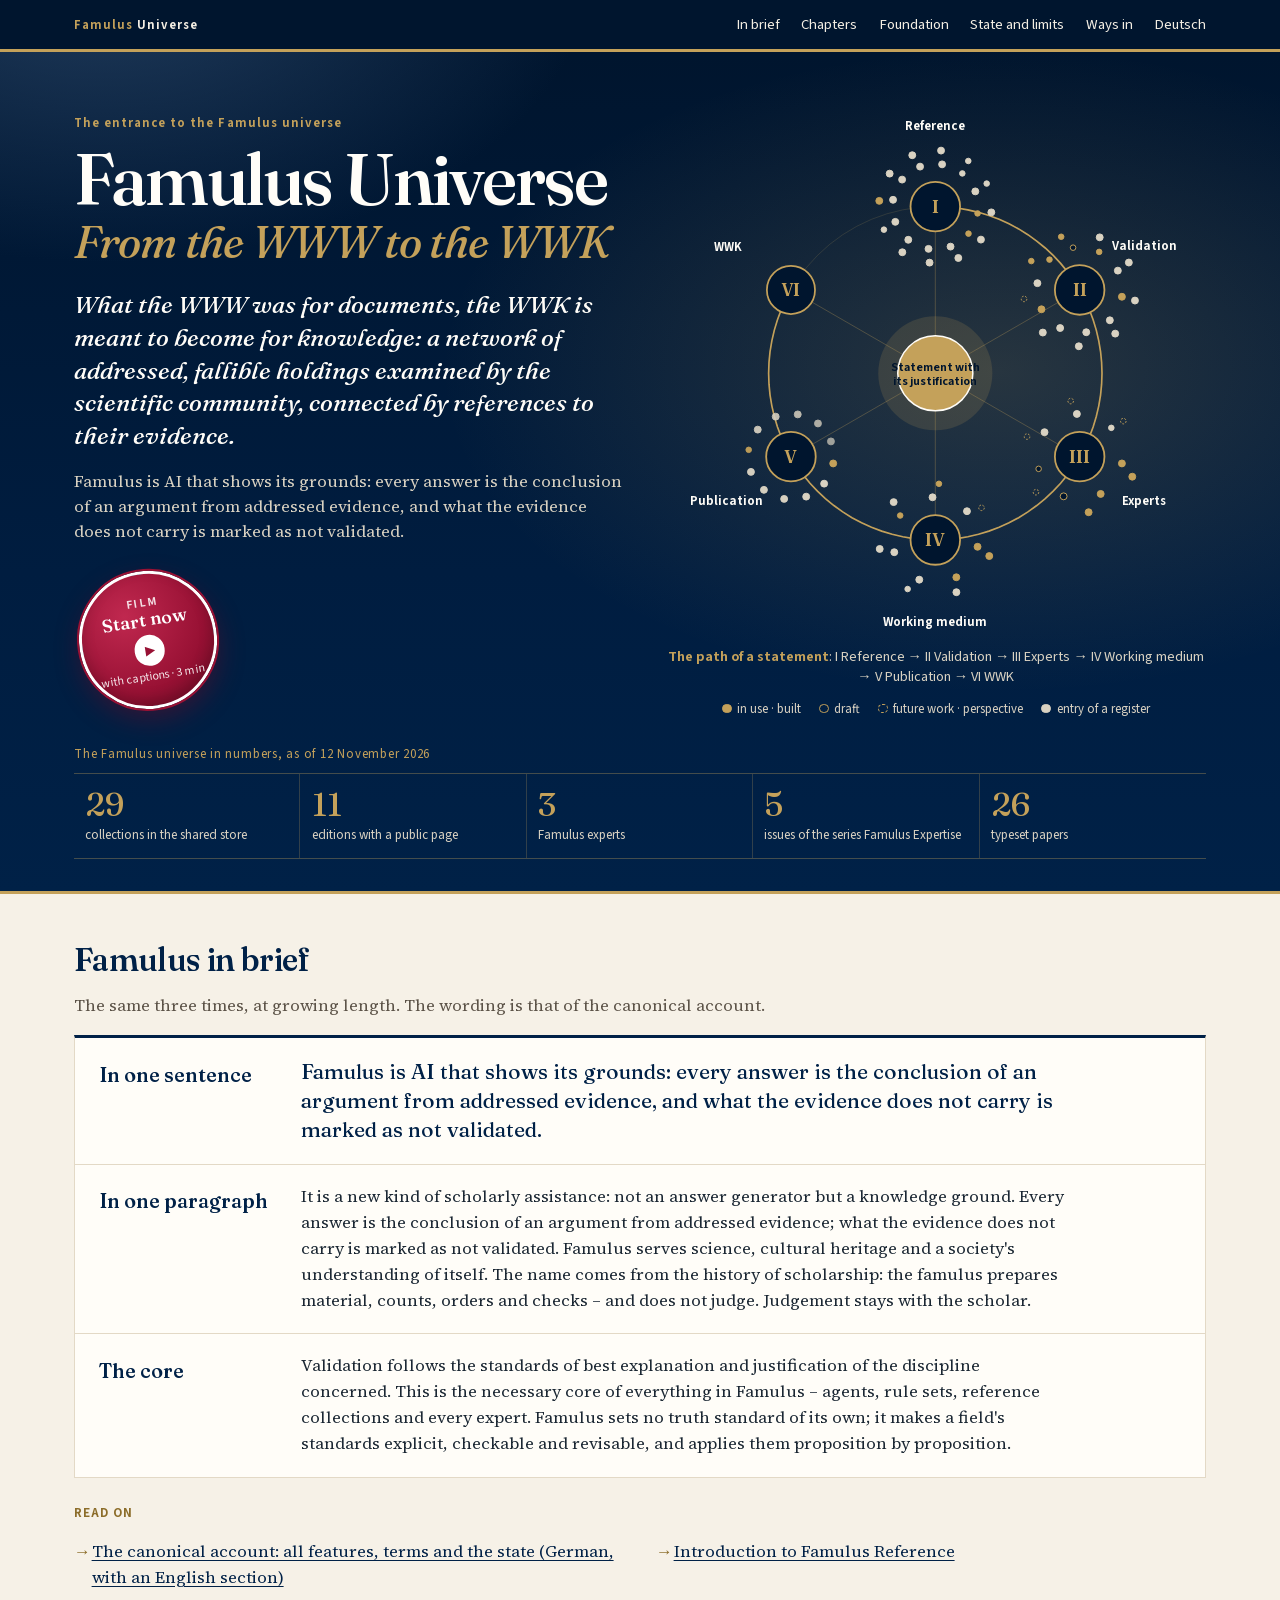
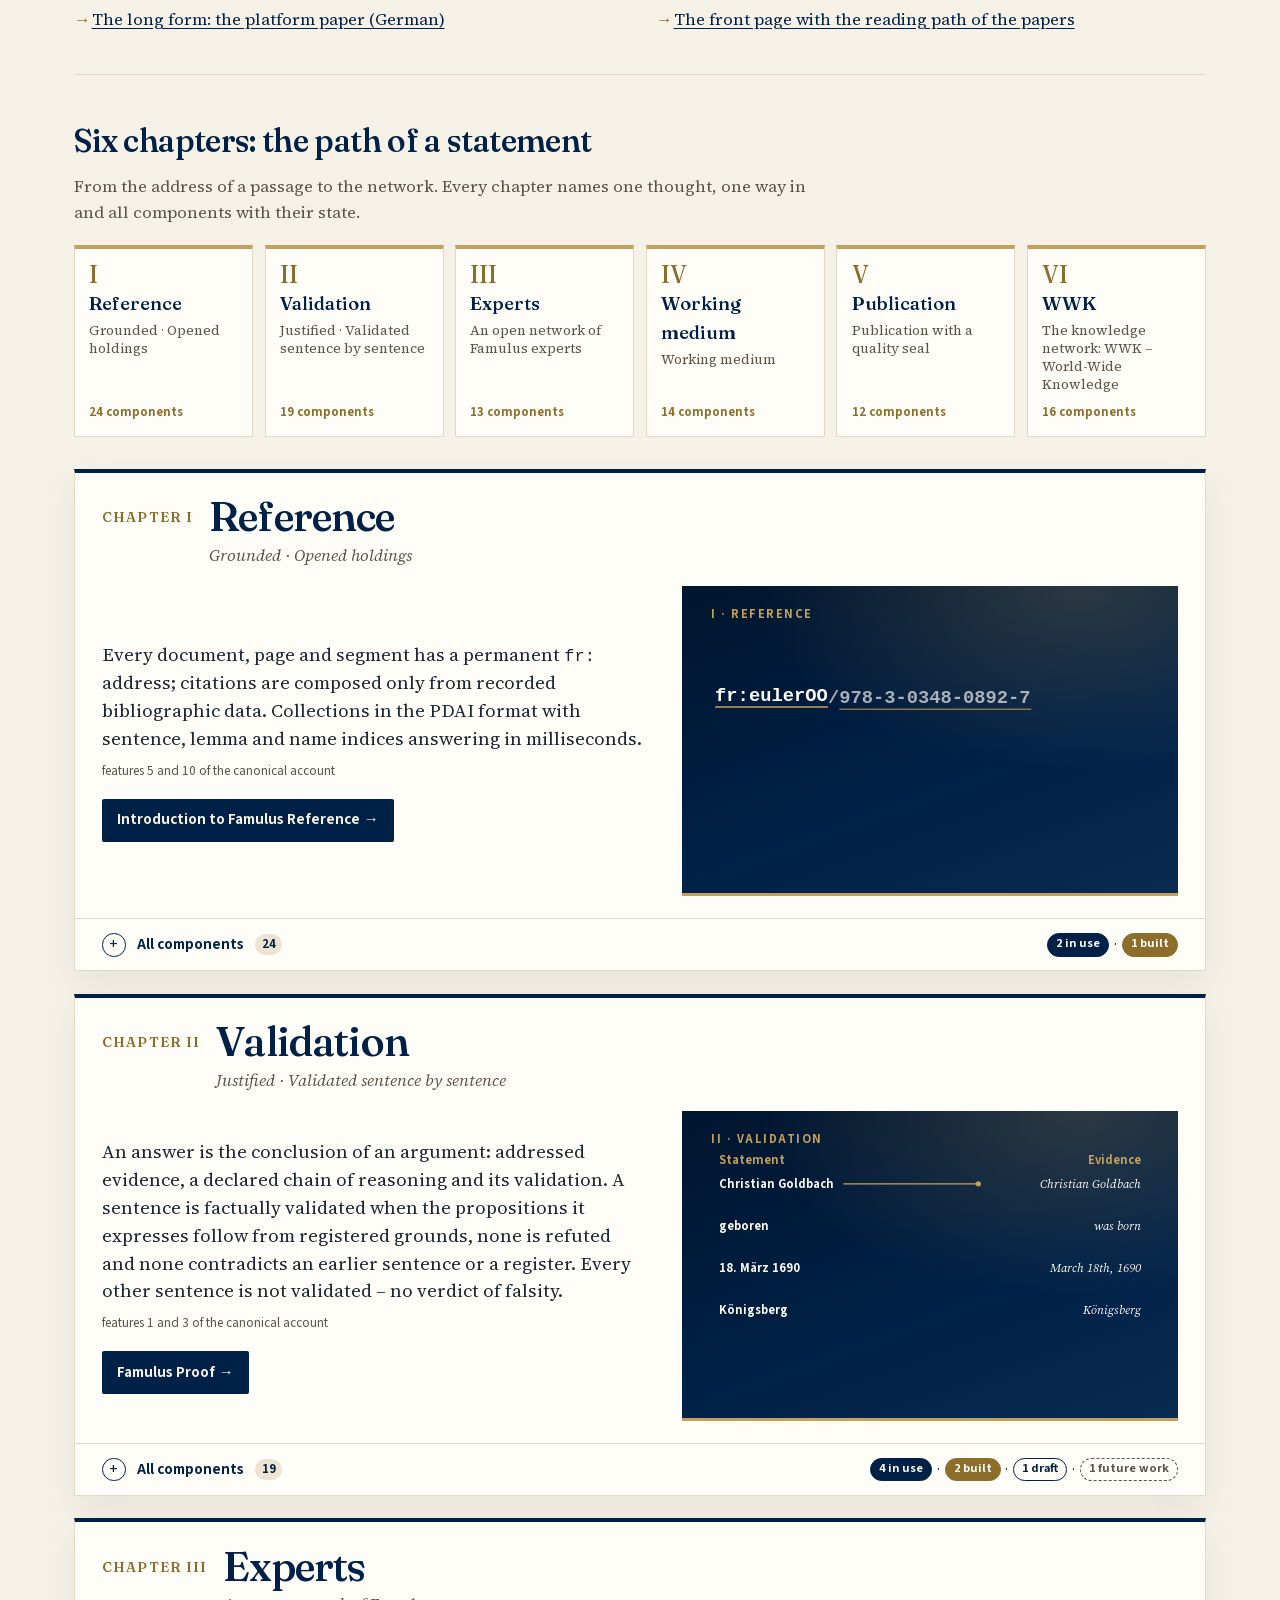
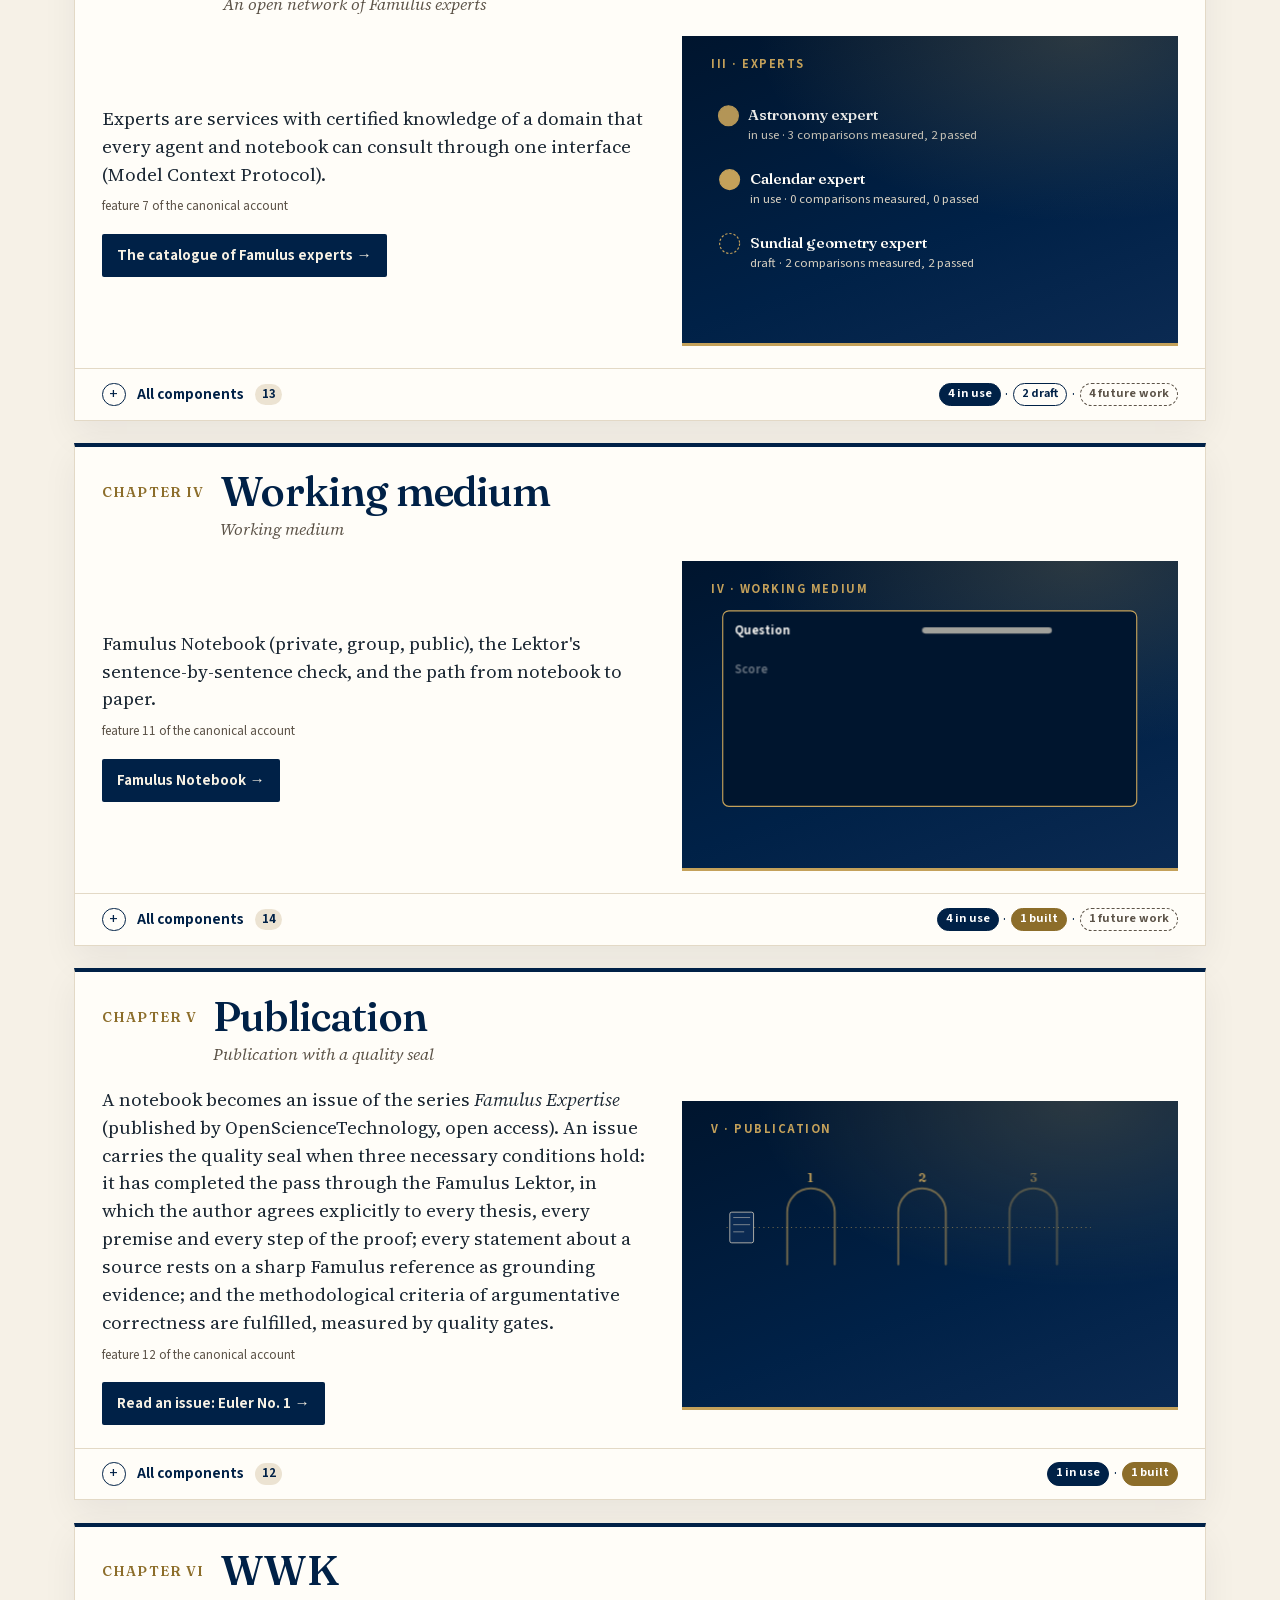
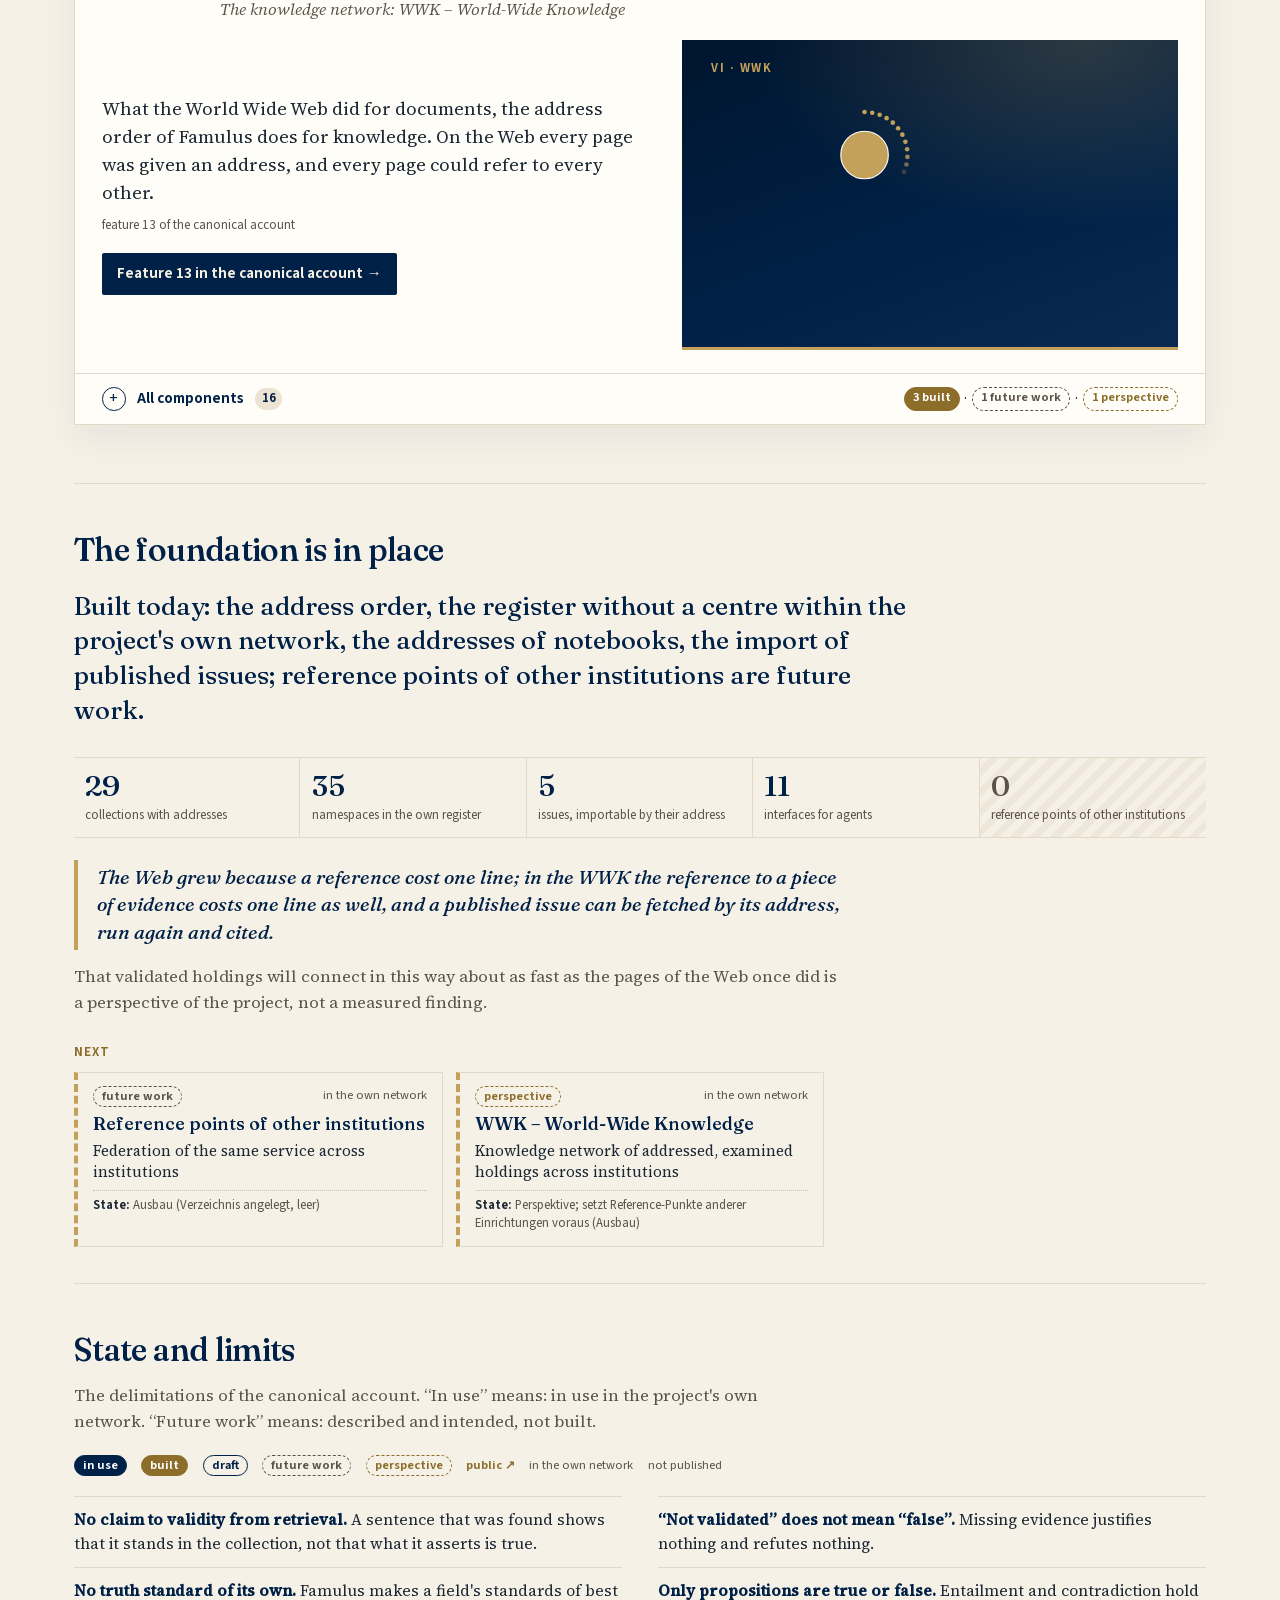
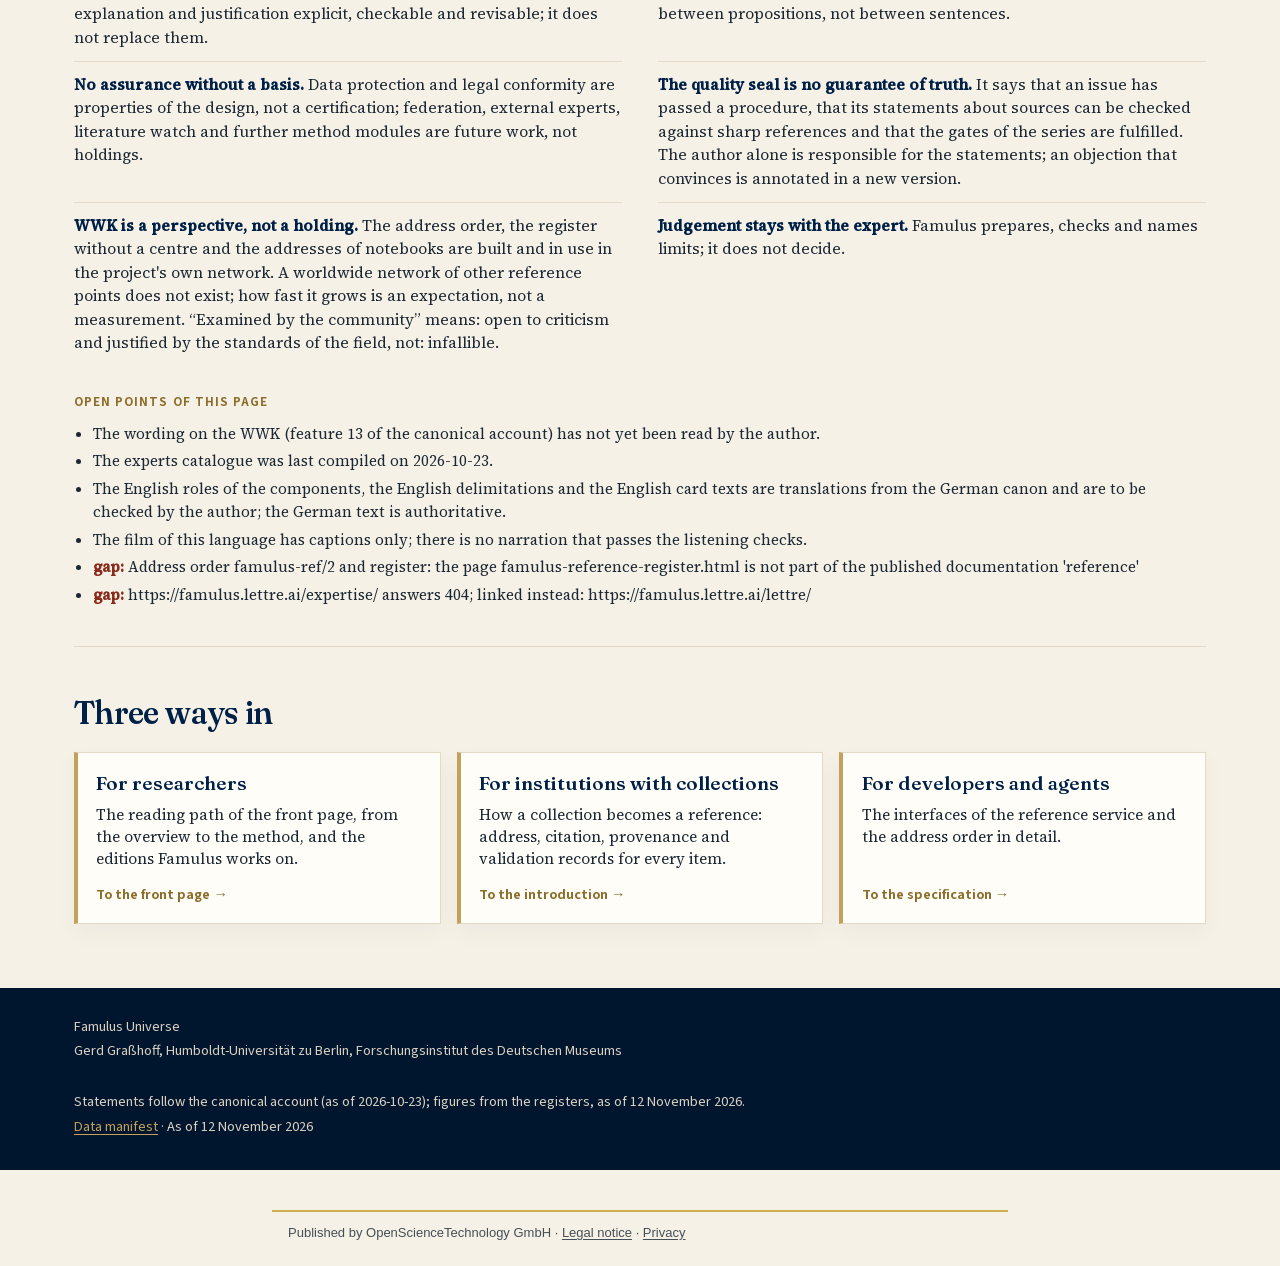
==== commit 2322c7cc: "Build universum" ====
--- a/en/index.html
+++ b/en/index.html
@@ -10,9 +10,9 @@
   <meta property="og:description" content="The entrance to the Famulus universe: reference, validation, experts, working medium, publication and the knowledge network WWK (World-Wide Knowledge) in one overview, with the state of every component.">
   <meta property="og:type" content="website">
   <link rel="icon" href="../favicon.svg" type="image/svg+xml">
-  <link rel="stylesheet" href="../assets/fonts.css?v=20261112162122">
-  <link rel="stylesheet" href="../assets/landing.css?v=20261112162122">
-  <link rel="stylesheet" href="../assets/universum.css?v=20261112162122">
+  <link rel="stylesheet" href="../assets/fonts.css?v=20261112163122">
+  <link rel="stylesheet" href="../assets/landing.css?v=20261112163122">
+  <link rel="stylesheet" href="../assets/universum.css?v=20261112163122">
 <!-- famulus:publisher:start -->
 <meta name="referrer" content="no-referrer-when-downgrade">
 <meta name="publisher" content="OpenScienceTechnology GmbH">
@@ -41,13 +41,13 @@
 </div><div class="uv-map" id="karte"><div class="uv-map-stage" role="img" aria-label="Map of the Famulus universe: six chapters around the core, every mark a component"></div><p class="uv-map-info" aria-live="polite"></p></div></div><div class="wrap"><p class="uv-fig-label">The Famulus universe in numbers, as of 12 November 2026</p><div class="figures uv-figures" style="--cols:5"><div><span class="v">29</span><span class="k">collections in the shared store</span></div><div><span class="v">11</span><span class="k">editions with a public page</span></div><div><span class="v">3</span><span class="k">Famulus experts</span></div><div><span class="v">5</span><span class="k">issues of the series Famulus Expertise</span></div><div><span class="v">26</span><span class="k">typeset papers</span></div></div></div></section>
     <div class="wrap">
 <section class="band uv-brief" id="kurz"><h2>Famulus in brief</h2><p class="section-lead">The same three times, at growing length. The wording is that of the canonical account.</p><div class="uv-steps"><div class="uv-step"><h3>In one sentence</h3><p>Famulus is AI that shows its grounds: every answer is the conclusion of an argument from addressed evidence, and what the evidence does not carry is marked as not validated.</p></div><div class="uv-step"><h3>In one paragraph</h3><p>It is a new kind of scholarly assistance: not an answer generator but a knowledge ground. Every answer is the conclusion of an argument from addressed evidence; what the evidence does not carry is marked as not validated. Famulus serves science, cultural heritage and a society's understanding of itself. The name comes from the history of scholarship: the famulus prepares material, counts, orders and checks – and does not judge. Judgement stays with the scholar.</p></div><div class="uv-step"><h3>The core</h3><p>Validation follows the standards of best explanation and justification of the discipline concerned. This is the necessary core of everything in Famulus – agents, rule sets, reference collections and every expert. Famulus sets no truth standard of its own; it makes a field's standards explicit, checkable and revisable, and applies them proposition by proposition.</p></div></div><h3 class="uv-sub">Read on</h3><ul class="uv-reading"><li><a href="https://famulus.lettre.ai/docs/reference/famulus.html">The canonical account: all features, terms and the state (German, with an English section)</a></li><li><a href="https://famulus.lettre.ai/docs/reference/famulus-reference-introduction.html">Introduction to Famulus Reference</a></li><li><a href="https://famulus.lettre.ai/#p-famulus-plattform">The long form: the platform paper (German)</a></li><li><a href="https://famulus.lettre.ai/">The front page with the reading path of the papers</a></li></ul></section>
-<section class="band uv-chapters" id="kapitel"><h2>Six chapters: the path of a statement</h2><p class="section-lead">From the address of a passage to the network. Every chapter names one thought, one way in and all components with their state.</p><nav class="uv-index" aria-label="Six chapters: the path of a statement"><a class="uv-tile" href="#kap-referenz"><span class="uv-tile-num">I</span><span class="uv-tile-name">Reference</span><span class="uv-tile-title">Grounded · Opened holdings</span><span class="uv-tile-n">24 components</span></a><a class="uv-tile" href="#kap-validierung"><span class="uv-tile-num">II</span><span class="uv-tile-name">Validation</span><span class="uv-tile-title">Justified · Validated sentence by sentence</span><span class="uv-tile-n">19 components</span></a><a class="uv-tile" href="#kap-experten"><span class="uv-tile-num">III</span><span class="uv-tile-name">Experts</span><span class="uv-tile-title">An open network of Famulus experts</span><span class="uv-tile-n">13 components</span></a><a class="uv-tile" href="#kap-arbeitsmedium"><span class="uv-tile-num">IV</span><span class="uv-tile-name">Working medium</span><span class="uv-tile-title">Working medium</span><span class="uv-tile-n">14 components</span></a><a class="uv-tile" href="#kap-publikation"><span class="uv-tile-num">V</span><span class="uv-tile-name">Publication</span><span class="uv-tile-title">Publication with a quality seal</span><span class="uv-tile-n">12 components</span></a><a class="uv-tile" href="#kap-wwk"><span class="uv-tile-num">VI</span><span class="uv-tile-name">WWK</span><span class="uv-tile-title">The knowledge network: WWK – World-Wide Knowledge</span><span class="uv-tile-n">16 components</span></a></nav><article class="uv-chapter" id="kap-referenz" data-chapter="referenz"><header class="uv-ch-head"><p class="uv-ch-num">Chapter I</p><h3>Reference</h3><p class="uv-ch-title">Grounded · Opened holdings</p></header><div class="uv-ch-body"><div class="uv-ch-text"><p class="uv-claim">Every document, page and segment has a permanent <code>fr:</code> address; citations are composed only from recorded bibliographic data. Collections in the PDAI format with sentence, lemma and name indices answering in milliseconds.</p><p class="uv-claim-src">features 5 and 10 of the canonical account</p><p class="uv-go-row"><a class="go uv-main" href="https://famulus.lettre.ai/docs/reference/famulus-reference-introduction.html">Introduction to Famulus Reference &rarr;</a></p></div><div class="uv-mini" data-scene="adresse" aria-hidden="true"></div></div><details class="uv-all"><summary><span>All components</span> <span class="uv-n">24</span><span class="uv-tally"><span class="uv-st uv-st-laeuft">2 in use</span> · <span class="uv-st uv-st-gebaut">1 built</span></span></summary><div class="uv-group"><h4>Knowledge ground and addresses <span class="uv-n">4</span></h4><ul class="uv-cards"><li class="uv-card" data-state="laeuft" data-place="netz"><p class="uv-card-head"><span class="uv-st uv-st-laeuft">in use</span><span class="uv-pl uv-pl-netz">in the own network</span></p><h5>Famulus Reference</h5><p class="uv-card-text">Knowledge ground, fr: addresses, citation, provenance; shared store (DuckLake) and reference service</p><p class="uv-card-facts">29 collections in the shared store</p><p class="uv-card-stand" lang="de"><b>State:</b> läuft (29 Sammlungen im gemeinsamen Speicher, Stand 11.11.2026; am 23.10.2026 waren es acht)</p></li><li class="uv-card" data-state="gebaut" data-place="netz"><p class="uv-card-head"><span class="uv-st uv-st-gebaut">built</span><span class="uv-pl uv-pl-netz">in the own network</span></p><h5>Address order famulus-ref/2 and register</h5><p class="uv-card-text">The address order famulus-ref/2 and its register without a centre: every object has exactly one fr: address; every reference point publishes its own signed register.</p><p class="uv-card-facts">35 namespaces at the own reference point</p></li><li class="uv-card" data-state="" data-place="public"><p class="uv-card-head"><span class="uv-pl uv-pl-public">public</span></p><h5><a href="https://famulus.lettre.ai/docs/reference/famulus-reference.html">Technical specification of Famulus Reference</a></h5></li><li class="uv-card" data-state="" data-place="public"><p class="uv-card-head"><span class="uv-pl uv-pl-public">public</span></p><h5><a href="https://famulus.lettre.ai/docs/reference/ducklake.html">The shared store (DuckLake)</a></h5></li></ul></div><div class="uv-group"><h4>Opened holdings and editions <span class="uv-n">14</span></h4><ul class="uv-chips"><li class="uv-chip" data-place="public"><a href="https://famulus.lettre.ai/editions/">Overview of the editions</a></li><li class="uv-chip" data-place="public"><a href="https://famulus.lettre.ai/euler/">Euler</a></li><li class="uv-chip" data-place="public"><a href="https://famulus.lettre.ai/kepler/">Kepler</a></li><li class="uv-chip" data-place="public"><a href="https://famulus.lettre.ai/kepleriana/">Kepleriana 2026</a></li><li class="uv-chip" data-place="public"><a href="https://famulus.lettre.ai/brahe/">Brahe</a></li><li class="uv-chip" data-place="public"><a href="https://famulus.lettre.ai/kopernikus/">Kopernikus</a></li><li class="uv-chip" data-place="netz">Hevelius<span class="uv-pl uv-pl-netz">in the own network</span></li><li class="uv-chip" data-place="public"><a href="https://famulus.lettre.ai/babylon/">Babylonische Astronomie</a></li><li class="uv-chip" data-place="public"><a href="https://famulus.lettre.ai/sundials/">Ancient Sundials</a></li><li class="uv-chip" data-place="public"><a href="https://famulus.lettre.ai/medieval/">Mittelalterliche Handschriften</a></li><li class="uv-chip" data-place="public"><a href="https://famulus.lettre.ai/karman/">Kármán-Nachlass</a></li><li class="uv-chip" data-place="public"><a href="https://famulus.lettre.ai/wittgenstein-mechanik/">Wittgenstein und die Mechanik</a></li><li class="uv-chip" data-place="public"><a href="https://famulus.lettre.ai/tractatus-typoskripte/">Tractatus-Typoskripte</a></li><li class="uv-chip" data-place="netz">Kirch Collection<span class="uv-pl uv-pl-netz">in the own network</span></li></ul></div><div class="uv-group"><h4>Capture, format, reading <span class="uv-n">3</span></h4><ul class="uv-cards"><li class="uv-card" data-state="laeuft" data-place="public"><p class="uv-card-head"><span class="uv-st uv-st-laeuft">in use</span><span class="uv-pl uv-pl-public">public</span></p><h5><a href="https://famulus.lettre.ai/repro/">Famulus Repro</a></h5><p class="uv-card-text">Capture with smartphone and tablet, processing on one's own computer</p></li><li class="uv-card" data-state="" data-place="public"><p class="uv-card-head"><span class="uv-pl uv-pl-public">public</span></p><h5><a href="https://famulus.lettre.ai/docs/pdai/">PDAI: page-faithful, structured holdings</a></h5></li><li class="uv-card" data-state="" data-place="public"><p class="uv-card-head"><span class="uv-pl uv-pl-public">public</span></p><h5><a href="https://famulus.lettre.ai/docs/viewer/">AI-Viewer: facsimile, transcription, tools</a></h5></li></ul></div><div class="uv-group"><h4>Method <span class="uv-n">3</span></h4><ul class="uv-cards"><li class="uv-card" data-state="" data-place="public"><p class="uv-card-head"><span class="uv-pl uv-pl-public">public</span></p><h5><a href="https://famulus.lettre.ai/#p-ai-scholar">Famulus Reference</a></h5><p class="uv-card-facts">17 pp.</p></li><li class="uv-card" data-state="" data-place="netz"><p class="uv-card-head"><span class="uv-pl uv-pl-netz">in the own network</span></p><h5>The Famulus Data Layer</h5><p class="uv-card-facts">12 pp.</p></li><li class="uv-card" data-state="" data-place="netz"><p class="uv-card-head"><span class="uv-pl uv-pl-netz">in the own network</span></p><h5>Famulus Register and Dossiers</h5><p class="uv-card-facts">18 pp.</p></li></ul></div></details></article><article class="uv-chapter" id="kap-validierung" data-chapter="validierung"><header class="uv-ch-head"><p class="uv-ch-num">Chapter II</p><h3>Validation</h3><p class="uv-ch-title">Justified · Validated sentence by sentence</p></header><div class="uv-ch-body"><div class="uv-ch-text"><p class="uv-claim">An answer is the conclusion of an argument: addressed evidence, a declared chain of reasoning and its validation. A sentence is factually validated when the propositions it expresses follow from registered grounds, none is refuted and none contradicts an earlier sentence or a register. Every other sentence is not validated – no verdict of falsity.</p><p class="uv-claim-src">features 1 and 3 of the canonical account</p><p class="uv-go-row"><a class="go uv-main" href="https://famulus.lettre.ai/proof/">Famulus Proof &rarr;</a></p></div><div class="uv-mini" data-scene="beleg" aria-hidden="true"></div></div><details class="uv-all"><summary><span>All components</span> <span class="uv-n">19</span><span class="uv-tally"><span class="uv-st uv-st-laeuft">4 in use</span> · <span class="uv-st uv-st-gebaut">2 built</span> · <span class="uv-st uv-st-entwurf">1 draft</span> · <span class="uv-st uv-st-ausbau">1 future work</span></span></summary><div class="uv-group"><h4>Justification <span class="uv-n">4</span></h4><ul class="uv-cards"><li class="uv-card" data-state="laeuft" data-place="public"><p class="uv-card-head"><span class="uv-st uv-st-laeuft">in use</span><span class="uv-pl uv-pl-public">public</span></p><h5><a href="https://famulus.lettre.ai/proof/">Famulus Proof</a></h5><p class="uv-card-text">Justification, evidence space, validity tree, FQL</p></li><li class="uv-card" data-state="" data-place="public"><p class="uv-card-head"><span class="uv-pl uv-pl-public">public</span></p><h5><a href="https://famulus.lettre.ai/docs/proof/filterung.html">The evidence space and its filtering (German)</a></h5></li><li class="uv-card" data-state="" data-place="public"><p class="uv-card-head"><span class="uv-pl uv-pl-public">public</span></p><h5><a href="https://famulus.lettre.ai/docs/proof/validitaetsbaum.html">The validity tree (German)</a></h5></li><li class="uv-card" data-state="" data-place="public"><p class="uv-card-head"><span class="uv-pl uv-pl-public">public</span></p><h5><a href="https://famulus.lettre.ai/docs/notebook/famulus-query-language.html">FQL, the query language (German)</a></h5></li></ul></div><div class="uv-group"><h4>Sentence by sentence <span class="uv-n">4</span></h4><ul class="uv-cards"><li class="uv-card" data-state="laeuft" data-place="public"><p class="uv-card-head"><span class="uv-st uv-st-laeuft">in use</span><span class="uv-pl uv-pl-public">public</span></p><h5><a href="https://famulus.lettre.ai/lektor/">Famulus Lektor</a></h5><p class="uv-card-text">Sentence-by-sentence check of the factual validity of a text</p></li><li class="uv-card" data-state="" data-place="public"><p class="uv-card-head"><span class="uv-pl uv-pl-public">public</span></p><h5><a href="https://famulus.lettre.ai/docs/lektor/sachliche-validitaet.html">Factual validity (German)</a></h5></li><li class="uv-card" data-state="gebaut" data-place="netz"><p class="uv-card-head"><span class="uv-st uv-st-gebaut">built</span><span class="uv-pl uv-pl-netz">in the own network</span></p><h5>Famulus Lektor: argument and assent</h5><p class="uv-card-text">Reconstruction of the argument of a paper or issue (thesis, premises, lines of proof, evidence at its place); the page on which the author agrees point by point or declines with a reason</p><p class="uv-card-stand" lang="de"><b>State:</b> Stand 11.11.2026: gebaut; das Argument von vier der fünf Hefte ist rekonstruiert (71 bis 139 Punkte je Heft vorgelegt), keine Zustimmung erteilt</p></li><li class="uv-card" data-state="entwurf" data-place="netz"><p class="uv-card-head"><span class="uv-st uv-st-entwurf">draft</span><span class="uv-pl uv-pl-netz">in the own network</span></p><h5>Argument reconstruction of arbitrary texts</h5><p class="uv-card-text">Reconstruction, check of gaps and stringency, argument schemes after style templates</p><p class="uv-card-stand" lang="de"><b>State:</b> Entwurf (Relationsbenchmark vorhanden)</p></li></ul></div><div class="uv-group"><h4>Method institution <span class="uv-n">7</span></h4><ul class="uv-cards"><li class="uv-card" data-state="laeuft" data-place="netz"><p class="uv-card-head"><span class="uv-st uv-st-laeuft">in use</span><span class="uv-pl uv-pl-netz">in the own network</span></p><h5>Method institution</h5><p class="uv-card-text">Chains of inference (FQL), causal analyser, needle audit for contradictions, golden queries</p></li><li class="uv-card" data-state="" data-place="public"><p class="uv-card-head"><span class="uv-pl uv-pl-public">public</span></p><h5><a href="https://famulus.lettre.ai/kausalitaet/">Causality: the regularity theory</a></h5></li><li class="uv-card" data-state="" data-place="public"><p class="uv-card-head"><span class="uv-pl uv-pl-public">public</span></p><h5><a href="https://famulus.lettre.ai/#p-famulus-reasoning">Famulus Reasoning</a></h5><p class="uv-card-facts">22 pp.</p></li><li class="uv-card" data-state="" data-place="public"><p class="uv-card-head"><span class="uv-pl uv-pl-public">public</span></p><h5><a href="https://famulus.lettre.ai/#p-famulus-probe-lab">The Famulus Probe Lab</a></h5><p class="uv-card-facts">19 pp.</p></li><li class="uv-card" data-state="" data-place="public"><p class="uv-card-head"><span class="uv-pl uv-pl-public">public</span></p><h5><a href="https://famulus.lettre.ai/#p-ai-erasmus-golden-queries">Famulus Golden Queries and Benchmark</a></h5><p class="uv-card-facts">19 pp.</p></li><li class="uv-card" data-state="" data-place="public"><p class="uv-card-head"><span class="uv-pl uv-pl-public">public</span></p><h5><a href="https://famulus.lettre.ai/#p-computationalEpistemology">Computational Epistemology: Foundations</a></h5><p class="uv-card-facts">19 pp.</p></li><li class="uv-card" data-state="ausbau" data-place="netz"><p class="uv-card-head"><span class="uv-st uv-st-ausbau">future work</span><span class="uv-pl uv-pl-netz">in the own network</span></p><h5>Statistics, laboratory and experimental settings, assessment of findings</h5><p class="uv-card-text">Further rule sets of the method institution</p></li></ul></div><div class="uv-group"><h4>Language institution <span class="uv-n">4</span></h4><ul class="uv-cards"><li class="uv-card" data-state="laeuft" data-place="netz"><p class="uv-card-head"><span class="uv-st uv-st-laeuft">in use</span><span class="uv-pl uv-pl-netz">in the own network</span></p><h5>Language institution (LWgrammar)</h5><p class="uv-card-text">Register of the rules of usage, justified normalisation</p></li><li class="uv-card" data-state="gebaut" data-place="netz"><p class="uv-card-head"><span class="uv-st uv-st-gebaut">built</span><span class="uv-pl uv-pl-netz">in the own network</span></p><h5>Latin technical terminology (LWgrammar)</h5><p class="uv-card-text">Special collection “Kepler: A Finding Dictionary of Geometrical and Astronomical Terms”; registers on the history of astronomy and on causality</p></li><li class="uv-card" data-state="" data-place="public"><p class="uv-card-head"><span class="uv-pl uv-pl-public">public</span></p><h5><a href="https://famulus.lettre.ai/docs/writing/">Writing guide (LWgrammar)</a></h5></li><li class="uv-card" data-state="" data-place="public"><p class="uv-card-head"><span class="uv-pl uv-pl-public">public</span></p><h5><a href="https://famulus.lettre.ai/#p-lwgrammar-oed-ai">Wittgensteinian Grammar and OED Dictionaries for AI</a></h5><p class="uv-card-facts">26 pp.</p></li></ul></div></details></article><article class="uv-chapter" id="kap-experten" data-chapter="experten"><header class="uv-ch-head"><p class="uv-ch-num">Chapter III</p><h3>Experts</h3><p class="uv-ch-title">An open network of Famulus experts</p></header><div class="uv-ch-body"><div class="uv-ch-text"><p class="uv-claim">Experts are services with certified knowledge of a domain that every agent and notebook can consult through one interface (Model Context Protocol).</p><p class="uv-claim-src">feature 7 of the canonical account</p><p class="uv-go-row"><a class="go uv-main" href="https://famulus.lettre.ai/experts/">The catalogue of Famulus experts &rarr;</a></p></div><div class="uv-mini" data-scene="experte" aria-hidden="true"></div></div><details class="uv-all"><summary><span>All components</span> <span class="uv-n">13</span><span class="uv-tally"><span class="uv-st uv-st-laeuft">4 in use</span> · <span class="uv-st uv-st-entwurf">2 draft</span> · <span class="uv-st uv-st-ausbau">4 future work</span></span></summary><div class="uv-group"><h4>The experts <span class="uv-n">3</span></h4><ul class="uv-cards"><li class="uv-card" data-state="laeuft" data-place="public"><p class="uv-card-head"><span class="uv-st uv-st-laeuft">in use</span><span class="uv-pl uv-pl-public">public</span></p><h5><a href="https://famulus.lettre.ai/experts/">Astronomy expert</a></h5><p class="uv-card-text">Historical planetary models, the reading of the sky after DE441, star catalogues, maps and animations</p><p class="uv-card-facts">3 comparisons measured, 2 passed (as of 2026-10-23)</p><p class="uv-card-stand" lang="de"><b>State:</b> läuft, Vergleiche gemessen (Almagest gegen van Gents Rechner: größte Abweichung 6,8·10⁻¹² Bogenminuten; DE441 gegen Horizons: 0,035 Bogenminuten); Modelle ohne belegte Parameter (Kopernikus, Kepler, babylonische Schrittfunktionen) stehen als Lücke</p></li><li class="uv-card" data-state="laeuft" data-place="public"><p class="uv-card-head"><span class="uv-st uv-st-laeuft">in use</span><span class="uv-pl uv-pl-public">public</span></p><h5><a href="https://famulus.lettre.ai/experts/">Calendar expert</a></h5><p class="uv-card-text">Calendar conversions for normalisation, without guessed dates</p><p class="uv-card-facts">0 comparisons measured, 0 passed (as of 2026-10-23)</p><p class="uv-card-stand" lang="de"><b>State:</b> läuft; noch kein gemessener Vergleich</p></li><li class="uv-card" data-state="entwurf" data-place="public"><p class="uv-card-head"><span class="uv-st uv-st-entwurf">draft</span><span class="uv-pl uv-pl-public">public</span></p><h5><a href="https://famulus.lettre.ai/experts/">Sundial geometry expert</a></h5><p class="uv-card-text">Typology of ancient sundials by shadow surface and body form; 3-D models of the conic sundial</p><p class="uv-card-facts">2 comparisons measured, 2 passed (as of 2026-10-23)</p><p class="uv-card-stand" lang="de"><b>State:</b> Entwurf; zwei Vergleiche gemessen (Rechenbeispiel Rhodos: größte Abweichung 0,0009 d; Solstitiallinien von 35 gescannten Kegeluhren: Median 3,2 %); Kugel-, Zylinder- und ebene Uhren nur als Typologie</p></li></ul></div><div class="uv-group"><h4>Catalogue and description <span class="uv-n">4</span></h4><ul class="uv-cards"><li class="uv-card" data-state="entwurf" data-place="netz"><p class="uv-card-head"><span class="uv-st uv-st-entwurf">draft</span><span class="uv-pl uv-pl-netz">in the own network</span></p><h5>Register and catalogue of the experts</h5><p class="uv-card-text">Open, fast, curated admission with a life cycle; catalogue with domain, state, gates, metrics and gaps per expert</p><p class="uv-card-stand" lang="de"><b>State:</b> Entwurf (Register und Katalog angelegt, die eigenen Experten in der Bibliothek <code>famulus-experts</code> eingetragen; Experten anderer Einrichtungen: noch keiner; Aufnahme durch Fachgutachten: Ausbau)</p></li><li class="uv-card" data-state="" data-place="public"><p class="uv-card-head"><span class="uv-pl uv-pl-public">public</span></p><h5><a href="https://famulus.lettre.ai/docs/astronomy-expert/">The astronomy expert: state and comparisons</a></h5></li><li class="uv-card" data-state="" data-place="public"><p class="uv-card-head"><span class="uv-pl uv-pl-public">public</span></p><h5><a href="https://famulus.lettre.ai/docs/sundial-geometry-expert/">The sundial geometry expert: state and comparisons</a></h5></li><li class="uv-card" data-state="" data-place="netz"><p class="uv-card-head"><span class="uv-pl uv-pl-netz">in the own network</span></p><h5>The Famulus Astronomy Expert</h5><p class="uv-card-facts">18 pp.</p></li></ul></div><div class="uv-group"><h4>Special collections <span class="uv-n">2</span></h4><ul class="uv-cards"><li class="uv-card" data-state="laeuft" data-place="public"><p class="uv-card-head"><span class="uv-st uv-st-laeuft">in use</span><span class="uv-pl uv-pl-public">public</span></p><h5><a href="https://famulus.lettre.ai/babylon/">Cuneiform database</a></h5><p class="uv-card-text">Astronomical Diaries with a tablet browser; the sky panel consults the astronomy expert</p></li><li class="uv-card" data-state="laeuft" data-place="public"><p class="uv-card-head"><span class="uv-st uv-st-laeuft">in use</span><span class="uv-pl uv-pl-public">public</span></p><h5><a href="https://famulus.lettre.ai/visualization/">Visualisation reference</a></h5><p class="uv-card-text">Solved figure tasks as a reference for new figures</p></li></ul></div><div class="uv-group"><h4>Kinds planned as future work <span class="uv-n">4</span></h4><ul class="uv-cards"><li class="uv-card" data-state="ausbau" data-place="netz"><p class="uv-card-head"><span class="uv-st uv-st-ausbau">future work</span><span class="uv-pl uv-pl-netz">in the own network</span></p><h5>Language experts (e.g. Nahuatl, Florentine Codex)</h5><p class="uv-card-text">Lexicon, grammar and readings of a language</p></li><li class="uv-card" data-state="ausbau" data-place="netz"><p class="uv-card-head"><span class="uv-st uv-st-ausbau">future work</span><span class="uv-pl uv-pl-netz">in the own network</span></p><h5>Gazetteer</h5><p class="uv-card-text">Place lemmata per collection exist; an expert with historical name forms and positions</p></li><li class="uv-card" data-state="ausbau" data-place="netz"><p class="uv-card-head"><span class="uv-st uv-st-ausbau">future work</span><span class="uv-pl uv-pl-netz">in the own network</span></p><h5>Ancient geography</h5><p class="uv-card-text">Ptolemy's Geography, ancient roads and itineraries, the Stadiasmus of Patara</p><p class="uv-card-stand" lang="de"><b>State:</b> Quellen in PDAI erschlossen (Edition der Geographie 2006, Defaux 2017, Of Paths and Places 2017, Longitude 2016, Berggren/Jones 2000); Experte: Ausbau; Stadiasmus von Patara: Literatur fehlt</p></li><li class="uv-card" data-state="ausbau" data-place="netz"><p class="uv-card-head"><span class="uv-st uv-st-ausbau">future work</span><span class="uv-pl uv-pl-netz">in the own network</span></p><h5>Disciplinary terminologies, coin databases, further special collections</h5><p class="uv-card-text">Connection of external thesauri, repositories and databases</p></li></ul></div></details></article><article class="uv-chapter" id="kap-arbeitsmedium" data-chapter="arbeitsmedium"><header class="uv-ch-head"><p class="uv-ch-num">Chapter IV</p><h3>Working medium</h3><p class="uv-ch-title">Working medium</p></header><div class="uv-ch-body"><div class="uv-ch-text"><p class="uv-claim">Famulus Notebook (private, group, public), the Lektor's sentence-by-sentence check, and the path from notebook to paper.</p><p class="uv-claim-src">feature 11 of the canonical account</p><p class="uv-go-row"><a class="go uv-main" href="https://famulus.lettre.ai/notebook/">Famulus Notebook &rarr;</a></p></div><div class="uv-mini" data-scene="notebook" aria-hidden="true"></div></div><details class="uv-all"><summary><span>All components</span> <span class="uv-n">14</span><span class="uv-tally"><span class="uv-st uv-st-laeuft">4 in use</span> · <span class="uv-st uv-st-gebaut">1 built</span> · <span class="uv-st uv-st-ausbau">1 future work</span></span></summary><div class="uv-group"><h4>Notebook and Harness <span class="uv-n">4</span></h4><ul class="uv-cards"><li class="uv-card" data-state="laeuft" data-place="public"><p class="uv-card-head"><span class="uv-st uv-st-laeuft">in use</span><span class="uv-pl uv-pl-public">public</span></p><h5><a href="https://famulus.lettre.ai/notebook/">Famulus Notebook</a></h5><p class="uv-card-text">Working medium: question, score, answer, check, provenance</p></li><li class="uv-card" data-state="laeuft" data-place="public"><p class="uv-card-head"><span class="uv-st uv-st-laeuft">in use</span><span class="uv-pl uv-pl-public">public</span></p><h5><a href="https://famulus.lettre.ai/harness/">Famulus Harness</a></h5><p class="uv-card-text">The working environment for Famulus notebooks; issues of the series Famulus Expertise are imported by their address.</p><p class="uv-card-stand" lang="de"><b>State:</b> Stand 11.11.2026: läuft im eigenen Rechnerverbund; kein öffentlicher Download</p></li><li class="uv-card" data-state="" data-place="public"><p class="uv-card-head"><span class="uv-pl uv-pl-public">public</span></p><h5><a href="https://famulus.lettre.ai/docs/notebook/">Documentation of the notebook (German)</a></h5></li><li class="uv-card" data-state="" data-place="public"><p class="uv-card-head"><span class="uv-pl uv-pl-public">public</span></p><h5><a href="https://famulus.lettre.ai/#p-famulus-notebook">Famulus Notebook</a></h5><p class="uv-card-facts">135 pp.</p></li></ul></div><div class="uv-group"><h4>Scores and agents <span class="uv-n">3</span></h4><ul class="uv-cards"><li class="uv-card" data-state="laeuft" data-place="netz"><p class="uv-card-head"><span class="uv-st uv-st-laeuft">in use</span><span class="uv-pl uv-pl-netz">in the own network</span></p><h5>Scores (Partituren) and orchestra</h5><p class="uv-card-text">Readable orchestration of the agents</p><p class="uv-card-stand" lang="de"><b>State:</b> läuft; öffentliches Repositorium: Ausbau</p></li><li class="uv-card" data-state="" data-place="public"><p class="uv-card-head"><span class="uv-pl uv-pl-public">public</span></p><h5><a href="https://famulus.lettre.ai/#p-ai-partitur">The Famulus Partitur</a></h5><p class="uv-card-facts">17 pp.</p></li><li class="uv-card" data-state="" data-place="public"><p class="uv-card-head"><span class="uv-pl uv-pl-public">public</span></p><h5><a href="https://famulus.lettre.ai/#p-literate-coding-ai-agents">Literate Coding with AI Agents: A Methodology for Computational Analysis of Scientific Objects</a></h5><p class="uv-card-facts">5 pp.</p></li></ul></div><div class="uv-group"><h4>Showing and reconstructing <span class="uv-n">3</span></h4><ul class="uv-cards"><li class="uv-card" data-state="laeuft" data-place="public"><p class="uv-card-head"><span class="uv-st uv-st-laeuft">in use</span><span class="uv-pl uv-pl-public">public</span></p><h5><a href="https://famulus.lettre.ai/visualization/">Famulus Visualization</a></h5><p class="uv-card-text">Figures from their data, with a learning choice of form</p></li><li class="uv-card" data-state="" data-place="public"><p class="uv-card-head"><span class="uv-pl uv-pl-public">public</span></p><h5><a href="https://famulus.lettre.ai/astra/">Famulus Astra: models of historical astronomy</a></h5></li><li class="uv-card" data-state="" data-place="netz"><p class="uv-card-head"><span class="uv-pl uv-pl-netz">in the own network</span></p><h5>Famulus Reader</h5><p class="uv-card-facts">19 pp.</p></li></ul></div><div class="uv-group"><h4>Famulus in everyday research <span class="uv-n">4</span></h4><ul class="uv-cards"><li class="uv-card" data-state="" data-place="public"><p class="uv-card-head"><span class="uv-pl uv-pl-public">public</span></p><h5><a href="https://famulus.lettre.ai/famulus-academic/">Famulus Academic: lecture and session as text</a></h5></li><li class="uv-card" data-state="" data-place="public"><p class="uv-card-head"><span class="uv-pl uv-pl-public">public</span></p><h5><a href="https://famulus.lettre.ai/famulus-science/">Famulus Science: support for research</a></h5></li><li class="uv-card" data-state="gebaut" data-place="netz"><p class="uv-card-head"><span class="uv-st uv-st-gebaut">built</span><span class="uv-pl uv-pl-netz">in the own network</span></p><h5>Famulus Recht (law)</h5><p class="uv-card-text">Legal strategy as an unfolding of goals; norms, decisions and quotations checked against the primary text.</p></li><li class="uv-card" data-state="ausbau" data-place="netz"><p class="uv-card-head"><span class="uv-st uv-st-ausbau">future work</span><span class="uv-pl uv-pl-netz">in the own network</span></p><h5>Literature watch</h5><p class="uv-card-text">Nightly analysis of new publications of a field with a relevance report in the morning</p></li></ul></div></details></article><article class="uv-chapter" id="kap-publikation" data-chapter="publikation"><header class="uv-ch-head"><p class="uv-ch-num">Chapter V</p><h3>Publication</h3><p class="uv-ch-title">Publication with a quality seal</p></header><div class="uv-ch-body"><div class="uv-ch-text"><p class="uv-claim">A notebook becomes an issue of the series <em>Famulus Expertise</em> (published by OpenScienceTechnology, open access). An issue carries the quality seal when three necessary conditions hold: it has completed the pass through the Famulus Lektor, in which the author agrees explicitly to every thesis, every premise and every step of the proof; every statement about a source rests on a sharp Famulus reference as grounding evidence; and the methodological criteria of argumentative correctness are fulfilled, measured by quality gates.</p><p class="uv-claim-src">feature 12 of the canonical account</p><p class="uv-go-row"><a class="go uv-main" href="https://famulus.lettre.ai/euler/lettre/1/">Read an issue: Euler No. 1 &rarr;</a></p></div><div class="uv-mini" data-scene="siegel" aria-hidden="true"></div></div><details class="uv-all"><summary><span>All components</span> <span class="uv-n">12</span><span class="uv-tally"><span class="uv-st uv-st-laeuft">1 in use</span> · <span class="uv-st uv-st-gebaut">1 built</span></span></summary><div class="uv-group"><h4>The series Famulus Expertise <span class="uv-n">6</span></h4><ul class="uv-cards"><li class="uv-card" data-state="gebaut" data-place="netz"><p class="uv-card-head"><span class="uv-st uv-st-gebaut">built</span><span class="uv-pl uv-pl-netz">in the own network</span></p><h5>Famulus Expertise</h5><p class="uv-card-text">Publication series with a quality seal: preamble, quality gates, pass through the Lektor, release by the author, procedure of objection, MCP server</p><p class="uv-card-facts">5 issues online; with the quality seal: 0</p><p class="uv-card-stand" lang="de"><b>State:</b> Stand 11.11.2026: gebaut; fünf Hefte seit 10.11.2026 online im Stand ihrer Erstveröffentlichung, noch kein Heft trägt das Siegel; MCP-Server nur im eigenen Netz; ISSN nicht beantragt</p></li><li class="uv-card" data-state="" data-place="public"><p class="uv-card-head"><span class="uv-pl uv-pl-public">public</span></p><h5><a href="https://famulus.lettre.ai/euler/lettre/1/">Euler&#x27;s Argument for the Tide-Raising Force, Reconstructed</a></h5><p class="uv-card-facts">Famulus Expertise Euler, No. 1 · version 1.0 · 2026-11-10</p></li><li class="uv-card" data-state="" data-place="public"><p class="uv-card-head"><span class="uv-pl uv-pl-public">public</span></p><h5><a href="https://famulus.lettre.ai/kepler/lettre/1/">Reconstructing Kepler&#x27;s Reasoning in the Astronomia Nova</a></h5><p class="uv-card-facts">Famulus Expertise Kepler, No. 1 · version 1.0 · 2026-11-10</p></li><li class="uv-card" data-state="" data-place="public"><p class="uv-card-head"><span class="uv-pl uv-pl-public">public</span></p><h5><a href="https://famulus.lettre.ai/kepler/lettre/2/">Reading Five Pages Deeply</a></h5><p class="uv-card-facts">Famulus Expertise Kepler, No. 2 · version 1.0 · 2026-11-10</p></li><li class="uv-card" data-state="" data-place="public"><p class="uv-card-head"><span class="uv-pl uv-pl-public">public</span></p><h5><a href="https://famulus.lettre.ai/astra/lettre/1/">Geometrical Reasoning in the History of Astronomy</a></h5><p class="uv-card-facts">Famulus Expertise Astra, No. 1 · version 1.0 · 2026-11-10</p></li><li class="uv-card" data-state="" data-place="public"><p class="uv-card-head"><span class="uv-pl uv-pl-public">public</span></p><h5><a href="https://famulus.lettre.ai/astra/lettre/2/">astra/1</a></h5><p class="uv-card-facts">Famulus Expertise Astra, No. 2 · version 1.0 · 2026-11-10</p></li></ul></div><div class="uv-group"><h4>From notebook to paper <span class="uv-n">4</span></h4><ul class="uv-cards"><li class="uv-card" data-state="laeuft" data-place="netz"><p class="uv-card-head"><span class="uv-st uv-st-laeuft">in use</span><span class="uv-pl uv-pl-netz">in the own network</span></p><h5>Preparation of publications</h5><p class="uv-card-text">From the notebook to the paper by established standards of quality</p><p class="uv-card-stand" lang="de"><b>State:</b> läuft (Export)</p></li><li class="uv-card" data-state="" data-place="public"><p class="uv-card-head"><span class="uv-pl uv-pl-public">public</span></p><h5><a href="https://famulus.lettre.ai/">The papers with their reading path</a></h5><p class="uv-card-facts">26 typeset papers, 672 pages</p></li><li class="uv-card" data-state="" data-place="public"><p class="uv-card-head"><span class="uv-pl uv-pl-public">public</span></p><h5><a href="https://famulus.lettre.ai/#p-famulus-plattform">Famulus. Eine verteilte lokale Plattform für professionelle Forschung</a></h5><p class="uv-card-facts">26 pp.</p></li><li class="uv-card" data-state="" data-place="public"><p class="uv-card-head"><span class="uv-pl uv-pl-public">public</span></p><h5><a href="https://famulus.lettre.ai/#p-ai-erasmus">The New Erasmus</a></h5><p class="uv-card-facts">13 pp.</p></li></ul></div><div class="uv-group"><h4>News <span class="uv-n">2</span></h4><ul class="uv-cards"><li class="uv-card" data-state="" data-place="public"><p class="uv-card-head"><span class="uv-pl uv-pl-public">public</span></p><h5><a href="https://famulus.lettre.ai/news/">Famulus News</a></h5></li><li class="uv-card" data-state="" data-place="public"><p class="uv-card-head"><span class="uv-pl uv-pl-public">public</span></p><h5><a href="https://famulus.lettre.ai/guide/">Wegweiser</a></h5></li></ul></div></details></article><article class="uv-chapter" id="kap-wwk" data-chapter="wwk"><header class="uv-ch-head"><p class="uv-ch-num">Chapter VI</p><h3>WWK</h3><p class="uv-ch-title">The knowledge network: WWK – World-Wide Knowledge</p></header><div class="uv-ch-body"><div class="uv-ch-text"><p class="uv-claim">What the World Wide Web did for documents, the address order of Famulus does for knowledge. On the Web every page was given an address, and every page could refer to every other.</p><p class="uv-claim-src">feature 13 of the canonical account</p><p class="uv-go-row"><a class="go uv-main" href="https://famulus.lettre.ai/docs/reference/famulus.html">Feature 13 in the canonical account &rarr;</a></p></div><div class="uv-mini" data-scene="netz" aria-hidden="true"></div></div><details class="uv-all"><summary><span>All components</span> <span class="uv-n">16</span><span class="uv-tally"><span class="uv-st uv-st-gebaut">3 built</span> · <span class="uv-st uv-st-ausbau">1 future work</span> · <span class="uv-st uv-st-perspektive">1 perspective</span></span></summary><div class="uv-group"><h4>Built <span class="uv-n">3</span></h4><ul class="uv-cards"><li class="uv-card" data-state="gebaut" data-place="netz"><p class="uv-card-head"><span class="uv-st uv-st-gebaut">built</span><span class="uv-pl uv-pl-netz">in the own network</span></p><h5>Register without a centre</h5><p class="uv-card-text">The address order famulus-ref/2 and its register without a centre: every object has exactly one fr: address; every reference point publishes its own signed register.</p><p class="uv-card-facts">node famulus-hu-berlin (fr-xyfxite6dhhdqnt4pe5r)</p></li><li class="uv-card" data-state="gebaut" data-place="netz"><p class="uv-card-head"><span class="uv-st uv-st-gebaut">built</span><span class="uv-pl uv-pl-netz">in the own network</span></p><h5>Notebook addresses (<code>fr:notebook/…</code>)</h5><p class="uv-card-text">Notebooks, cells and results as objects of the address order famulus-ref/2; references between notebooks</p><p class="uv-card-stand" lang="de"><b>State:</b> Stand 11.11.2026: gebaut (Grammatik 2.6, Auflösung am eigenen Reference-Punkt); Beanspruchung einzelner Notebook-Projekte im verteilten Register: Ausbau</p></li><li class="uv-card" data-state="gebaut" data-place="netz"><p class="uv-card-head"><span class="uv-st uv-st-gebaut">built</span><span class="uv-pl uv-pl-netz">in the own network</span></p><h5>Import of published issues</h5><p class="uv-card-text">The working environment for Famulus notebooks; issues of the series Famulus Expertise are imported by their address.</p></li></ul></div><div class="uv-group"><h4>Interfaces for agents (MCP) <span class="uv-n">11</span></h4><ul class="uv-chips"><li class="uv-chip" data-place="netz">famulus-reference<small>namespace reference · 24 tools</small><span class="uv-pl uv-pl-netz">in the own network</span></li><li class="uv-chip" data-place="netz">famulus-expertise<small>namespace expertise · 13 tools</small><span class="uv-pl uv-pl-netz">in the own network</span></li><li class="uv-chip" data-place="netz">famulus-astronomy-expert<small>namespace astronomy · 9 tools</small><span class="uv-pl uv-pl-netz">in the own network</span></li><li class="uv-chip" data-place="netz">famulus-calendar-expert<small>namespace calendar · 4 tools</small><span class="uv-pl uv-pl-netz">in the own network</span></li><li class="uv-chip" data-place="netz">famulus-sundial-geometry-expert<small>namespace sundial_geometry · 6 tools</small><span class="uv-pl uv-pl-netz">in the own network</span></li><li class="uv-chip" data-place="netz">causal-architect<small>namespace causal</small><span class="uv-pl uv-pl-netz">in the own network</span></li><li class="uv-chip" data-place="netz">famulus-viz-reference<small>namespace visualization · 8 tools</small><span class="uv-pl uv-pl-netz">in the own network</span></li><li class="uv-chip" data-place="netz">lwgrammar<small>namespace lwgrammar · 16 tools</small><span class="uv-pl uv-pl-netz">in the own network</span></li><li class="uv-chip" data-place="netz">famulus-spacy<small>namespace spacy · 7 tools</small><span class="uv-pl uv-pl-netz">in the own network</span></li><li class="uv-chip" data-place="netz">hama<small>namespace hama</small><span class="uv-pl uv-pl-netz">in the own network</span></li><li class="uv-chip" data-place="netz">famulus-benchmark<small>namespace models · 11 tools</small><span class="uv-pl uv-pl-netz">in the own network</span></li></ul></div><div class="uv-group"><h4>Future work and perspective <span class="uv-n">2</span></h4><ul class="uv-cards"><li class="uv-card" data-state="ausbau" data-place="netz"><p class="uv-card-head"><span class="uv-st uv-st-ausbau">future work</span><span class="uv-pl uv-pl-netz">in the own network</span></p><h5>Reference points of other institutions</h5><p class="uv-card-text">Federation of the same service across institutions</p><p class="uv-card-facts">registered: 0</p><p class="uv-card-stand" lang="de"><b>State:</b> Ausbau (Verzeichnis angelegt, leer)</p></li><li class="uv-card" data-state="perspektive" data-place="netz"><p class="uv-card-head"><span class="uv-st uv-st-perspektive">perspective</span><span class="uv-pl uv-pl-netz">in the own network</span></p><h5>WWK – World-Wide Knowledge</h5><p class="uv-card-text">Knowledge network of addressed, examined holdings across institutions</p><p class="uv-card-stand" lang="de"><b>State:</b> Perspektive; setzt Reference-Punkte anderer Einrichtungen voraus (Ausbau)</p></li></ul></div></details></article></section>
+<section class="band uv-chapters" id="kapitel"><h2>Six chapters: the path of a statement</h2><p class="section-lead">From the address of a passage to the network. Every chapter names one thought, one way in and all components with their state.</p><nav class="uv-index" aria-label="Six chapters: the path of a statement"><a class="uv-tile" href="#kap-referenz"><span class="uv-tile-num">I</span><span class="uv-tile-name">Reference</span><span class="uv-tile-title">Grounded · Opened holdings</span><span class="uv-tile-n">24 components</span></a><a class="uv-tile" href="#kap-validierung"><span class="uv-tile-num">II</span><span class="uv-tile-name">Validation</span><span class="uv-tile-title">Justified · Validated sentence by sentence</span><span class="uv-tile-n">19 components</span></a><a class="uv-tile" href="#kap-experten"><span class="uv-tile-num">III</span><span class="uv-tile-name">Experts</span><span class="uv-tile-title">An open network of Famulus experts</span><span class="uv-tile-n">13 components</span></a><a class="uv-tile" href="#kap-arbeitsmedium"><span class="uv-tile-num">IV</span><span class="uv-tile-name">Working medium</span><span class="uv-tile-title">Working medium</span><span class="uv-tile-n">14 components</span></a><a class="uv-tile" href="#kap-publikation"><span class="uv-tile-num">V</span><span class="uv-tile-name">Publication</span><span class="uv-tile-title">Publication with a quality seal</span><span class="uv-tile-n">12 components</span></a><a class="uv-tile" href="#kap-wwk"><span class="uv-tile-num">VI</span><span class="uv-tile-name">WWK</span><span class="uv-tile-title">The knowledge network: WWK – World-Wide Knowledge</span><span class="uv-tile-n">16 components</span></a></nav><article class="uv-chapter" id="kap-referenz" data-chapter="referenz"><header class="uv-ch-head"><p class="uv-ch-num">Chapter I</p><h3>Reference</h3><p class="uv-ch-title">Grounded · Opened holdings</p></header><div class="uv-ch-body"><div class="uv-ch-text"><p class="uv-claim">Every document, page and segment has a permanent <code>fr:</code> address; citations are composed only from recorded bibliographic data. Collections in the PDAI format with sentence, lemma and name indices answering in milliseconds.</p><p class="uv-claim-src">features 5 and 10 of the canonical account</p><p class="uv-go-row"><a class="go uv-main" href="https://famulus.lettre.ai/docs/reference/famulus-reference-introduction.html">Introduction to Famulus Reference &rarr;</a></p></div><div class="uv-mini" data-scene="adresse" aria-hidden="true"></div></div><details class="uv-all"><summary><span>All components</span> <span class="uv-n">24</span><span class="uv-tally"><span class="uv-st uv-st-laeuft">2 in use</span> · <span class="uv-st uv-st-gebaut">1 built</span></span></summary><div class="uv-group"><h4>Knowledge ground and addresses <span class="uv-n">4</span></h4><ul class="uv-cards"><li class="uv-card" data-state="laeuft" data-place="netz"><p class="uv-card-head"><span class="uv-st uv-st-laeuft">in use</span><span class="uv-pl uv-pl-netz">in the own network</span></p><h5>Famulus Reference</h5><p class="uv-card-text">Knowledge ground, fr: addresses, citation, provenance; shared store (DuckLake) and reference service</p><p class="uv-card-facts">29 collections in the shared store</p><p class="uv-card-stand" lang="de"><b>State:</b> läuft (29 Sammlungen im gemeinsamen Speicher, Stand 11.11.2026; am 23.10.2026 waren es acht)</p></li><li class="uv-card" data-state="gebaut" data-place="netz"><p class="uv-card-head"><span class="uv-st uv-st-gebaut">built</span><span class="uv-pl uv-pl-netz">in the own network</span></p><h5>Address order famulus-ref/2 and register</h5><p class="uv-card-text">The address order famulus-ref/2 and its register without a centre: every object has exactly one fr: address; every reference point publishes its own signed register.</p><p class="uv-card-facts">35 namespaces at the own reference point</p></li><li class="uv-card" data-state="" data-place="public"><p class="uv-card-head"><span class="uv-pl uv-pl-public">public</span></p><h5><a href="https://famulus.lettre.ai/docs/reference/famulus-reference.html">Technical specification of Famulus Reference</a></h5></li><li class="uv-card" data-state="" data-place="public"><p class="uv-card-head"><span class="uv-pl uv-pl-public">public</span></p><h5><a href="https://famulus.lettre.ai/docs/reference/ducklake.html">The shared store (DuckLake)</a></h5></li></ul></div><div class="uv-group"><h4>Opened holdings and editions <span class="uv-n">14</span></h4><ul class="uv-chips"><li class="uv-chip" data-place="public"><a href="https://famulus.lettre.ai/editions/">Overview of the editions</a></li><li class="uv-chip" data-place="public"><a href="https://famulus.lettre.ai/euler/">Euler</a></li><li class="uv-chip" data-place="public"><a href="https://famulus.lettre.ai/kepler/">Kepler</a></li><li class="uv-chip" data-place="public"><a href="https://famulus.lettre.ai/kepleriana/">Kepleriana 2026</a></li><li class="uv-chip" data-place="public"><a href="https://famulus.lettre.ai/brahe/">Brahe</a></li><li class="uv-chip" data-place="public"><a href="https://famulus.lettre.ai/kopernikus/">Kopernikus</a></li><li class="uv-chip" data-place="netz">Hevelius<span class="uv-pl uv-pl-netz">in the own network</span></li><li class="uv-chip" data-place="public"><a href="https://famulus.lettre.ai/babylon/">Babylonische Astronomie</a></li><li class="uv-chip" data-place="public"><a href="https://famulus.lettre.ai/sundials/">Ancient Sundials</a></li><li class="uv-chip" data-place="public"><a href="https://famulus.lettre.ai/medieval/">Mittelalterliche Handschriften</a></li><li class="uv-chip" data-place="public"><a href="https://famulus.lettre.ai/karman/">Kármán-Nachlass</a></li><li class="uv-chip" data-place="public"><a href="https://famulus.lettre.ai/wittgenstein-mechanik/">Wittgenstein und die Mechanik</a></li><li class="uv-chip" data-place="public"><a href="https://famulus.lettre.ai/tractatus-typoskripte/">Tractatus-Typoskripte</a></li><li class="uv-chip" data-place="netz">Kirch Collection<span class="uv-pl uv-pl-netz">in the own network</span></li></ul></div><div class="uv-group"><h4>Capture, format, reading <span class="uv-n">3</span></h4><ul class="uv-cards"><li class="uv-card" data-state="laeuft" data-place="public"><p class="uv-card-head"><span class="uv-st uv-st-laeuft">in use</span><span class="uv-pl uv-pl-public">public</span></p><h5><a href="https://famulus.lettre.ai/repro/">Famulus Repro</a></h5><p class="uv-card-text">Capture with smartphone and tablet, processing on one's own computer</p></li><li class="uv-card" data-state="" data-place="public"><p class="uv-card-head"><span class="uv-pl uv-pl-public">public</span></p><h5><a href="https://famulus.lettre.ai/docs/pdai/">PDAI: page-faithful, structured holdings</a></h5></li><li class="uv-card" data-state="" data-place="public"><p class="uv-card-head"><span class="uv-pl uv-pl-public">public</span></p><h5><a href="https://famulus.lettre.ai/docs/viewer/">AI-Viewer: facsimile, transcription, tools</a></h5></li></ul></div><div class="uv-group"><h4>Method <span class="uv-n">3</span></h4><ul class="uv-cards"><li class="uv-card" data-state="" data-place="public"><p class="uv-card-head"><span class="uv-pl uv-pl-public">public</span></p><h5><a href="https://famulus.lettre.ai/#p-ai-scholar">Famulus Reference</a></h5><p class="uv-card-facts">17 pp.</p></li><li class="uv-card" data-state="" data-place="netz"><p class="uv-card-head"><span class="uv-pl uv-pl-netz">in the own network</span></p><h5>The Famulus Data Layer</h5><p class="uv-card-facts">12 pp.</p></li><li class="uv-card" data-state="" data-place="netz"><p class="uv-card-head"><span class="uv-pl uv-pl-netz">in the own network</span></p><h5>Famulus Register and Dossiers</h5><p class="uv-card-facts">18 pp.</p></li></ul></div></details></article><article class="uv-chapter" id="kap-validierung" data-chapter="validierung"><header class="uv-ch-head"><p class="uv-ch-num">Chapter II</p><h3>Validation</h3><p class="uv-ch-title">Justified · Validated sentence by sentence</p></header><div class="uv-ch-body"><div class="uv-ch-text"><p class="uv-claim">An answer is the conclusion of an argument: addressed evidence, a declared chain of reasoning and its validation. A sentence is factually validated when the propositions it expresses follow from registered grounds, none is refuted and none contradicts an earlier sentence or a register. Every other sentence is not validated – no verdict of falsity.</p><p class="uv-claim-src">features 1 and 3 of the canonical account</p><p class="uv-go-row"><a class="go uv-main" href="https://famulus.lettre.ai/proof/">Famulus Proof &rarr;</a></p></div><div class="uv-mini" data-scene="beleg" aria-hidden="true"></div></div><details class="uv-all"><summary><span>All components</span> <span class="uv-n">19</span><span class="uv-tally"><span class="uv-st uv-st-laeuft">4 in use</span> · <span class="uv-st uv-st-gebaut">2 built</span> · <span class="uv-st uv-st-entwurf">1 draft</span> · <span class="uv-st uv-st-ausbau">1 future work</span></span></summary><div class="uv-group"><h4>Justification <span class="uv-n">4</span></h4><ul class="uv-cards"><li class="uv-card" data-state="laeuft" data-place="public"><p class="uv-card-head"><span class="uv-st uv-st-laeuft">in use</span><span class="uv-pl uv-pl-public">public</span></p><h5><a href="https://famulus.lettre.ai/proof/">Famulus Proof</a></h5><p class="uv-card-text">Justification, evidence space, validity tree, FQL</p></li><li class="uv-card" data-state="" data-place="public"><p class="uv-card-head"><span class="uv-pl uv-pl-public">public</span></p><h5><a href="https://famulus.lettre.ai/docs/proof/filterung.html">The evidence space and its filtering (German)</a></h5></li><li class="uv-card" data-state="" data-place="public"><p class="uv-card-head"><span class="uv-pl uv-pl-public">public</span></p><h5><a href="https://famulus.lettre.ai/docs/proof/validitaetsbaum.html">The validity tree (German)</a></h5></li><li class="uv-card" data-state="" data-place="public"><p class="uv-card-head"><span class="uv-pl uv-pl-public">public</span></p><h5><a href="https://famulus.lettre.ai/docs/notebook/famulus-query-language.html">FQL, the query language (German)</a></h5></li></ul></div><div class="uv-group"><h4>Sentence by sentence <span class="uv-n">4</span></h4><ul class="uv-cards"><li class="uv-card" data-state="laeuft" data-place="public"><p class="uv-card-head"><span class="uv-st uv-st-laeuft">in use</span><span class="uv-pl uv-pl-public">public</span></p><h5><a href="https://famulus.lettre.ai/lektor/">Famulus Lektor</a></h5><p class="uv-card-text">Sentence-by-sentence check of the factual validity of a text</p></li><li class="uv-card" data-state="" data-place="public"><p class="uv-card-head"><span class="uv-pl uv-pl-public">public</span></p><h5><a href="https://famulus.lettre.ai/docs/lektor/sachliche-validitaet.html">Factual validity (German)</a></h5></li><li class="uv-card" data-state="gebaut" data-place="netz"><p class="uv-card-head"><span class="uv-st uv-st-gebaut">built</span><span class="uv-pl uv-pl-netz">in the own network</span></p><h5>Famulus Lektor: argument and assent</h5><p class="uv-card-text">Reconstruction of the argument of a paper or issue (thesis, premises, lines of proof, evidence at its place); the page on which the author agrees point by point or declines with a reason</p><p class="uv-card-stand" lang="de"><b>State:</b> Stand 11.11.2026: gebaut; das Argument von vier der fünf Hefte ist rekonstruiert (71 bis 139 Punkte je Heft vorgelegt), keine Zustimmung erteilt</p></li><li class="uv-card" data-state="entwurf" data-place="netz"><p class="uv-card-head"><span class="uv-st uv-st-entwurf">draft</span><span class="uv-pl uv-pl-netz">in the own network</span></p><h5>Argument reconstruction of arbitrary texts</h5><p class="uv-card-text">Reconstruction, check of gaps and stringency, argument schemes after style templates</p><p class="uv-card-stand" lang="de"><b>State:</b> Entwurf (Relationsbenchmark vorhanden)</p></li></ul></div><div class="uv-group"><h4>Method institution <span class="uv-n">7</span></h4><ul class="uv-cards"><li class="uv-card" data-state="laeuft" data-place="netz"><p class="uv-card-head"><span class="uv-st uv-st-laeuft">in use</span><span class="uv-pl uv-pl-netz">in the own network</span></p><h5>Method institution</h5><p class="uv-card-text">Chains of inference (FQL), causal analyser, needle audit for contradictions, golden queries</p></li><li class="uv-card" data-state="" data-place="public"><p class="uv-card-head"><span class="uv-pl uv-pl-public">public</span></p><h5><a href="https://famulus.lettre.ai/kausalitaet/">Causality: the regularity theory</a></h5></li><li class="uv-card" data-state="" data-place="public"><p class="uv-card-head"><span class="uv-pl uv-pl-public">public</span></p><h5><a href="https://famulus.lettre.ai/#p-famulus-reasoning">Famulus Reasoning</a></h5><p class="uv-card-facts">22 pp.</p></li><li class="uv-card" data-state="" data-place="public"><p class="uv-card-head"><span class="uv-pl uv-pl-public">public</span></p><h5><a href="https://famulus.lettre.ai/#p-famulus-probe-lab">The Famulus Probe Lab</a></h5><p class="uv-card-facts">19 pp.</p></li><li class="uv-card" data-state="" data-place="public"><p class="uv-card-head"><span class="uv-pl uv-pl-public">public</span></p><h5><a href="https://famulus.lettre.ai/#p-ai-erasmus-golden-queries">Famulus Golden Queries and Benchmark</a></h5><p class="uv-card-facts">19 pp.</p></li><li class="uv-card" data-state="" data-place="public"><p class="uv-card-head"><span class="uv-pl uv-pl-public">public</span></p><h5><a href="https://famulus.lettre.ai/#p-computationalEpistemology">Computational Epistemology: Foundations</a></h5><p class="uv-card-facts">19 pp.</p></li><li class="uv-card" data-state="ausbau" data-place="netz"><p class="uv-card-head"><span class="uv-st uv-st-ausbau">future work</span><span class="uv-pl uv-pl-netz">in the own network</span></p><h5>Statistics, laboratory and experimental settings, assessment of findings</h5><p class="uv-card-text">Further rule sets of the method institution</p></li></ul></div><div class="uv-group"><h4>Language institution <span class="uv-n">4</span></h4><ul class="uv-cards"><li class="uv-card" data-state="laeuft" data-place="netz"><p class="uv-card-head"><span class="uv-st uv-st-laeuft">in use</span><span class="uv-pl uv-pl-netz">in the own network</span></p><h5>Language institution (LWgrammar)</h5><p class="uv-card-text">Register of the rules of usage, justified normalisation</p></li><li class="uv-card" data-state="gebaut" data-place="netz"><p class="uv-card-head"><span class="uv-st uv-st-gebaut">built</span><span class="uv-pl uv-pl-netz">in the own network</span></p><h5>Latin technical terminology (LWgrammar)</h5><p class="uv-card-text">Special collection “Kepler: A Finding Dictionary of Geometrical and Astronomical Terms”; registers on the history of astronomy and on causality</p></li><li class="uv-card" data-state="" data-place="public"><p class="uv-card-head"><span class="uv-pl uv-pl-public">public</span></p><h5><a href="https://famulus.lettre.ai/docs/writing/">Writing guide (LWgrammar)</a></h5></li><li class="uv-card" data-state="" data-place="public"><p class="uv-card-head"><span class="uv-pl uv-pl-public">public</span></p><h5><a href="https://famulus.lettre.ai/#p-lwgrammar-oed-ai">Wittgensteinian Grammar and OED Dictionaries for AI</a></h5><p class="uv-card-facts">26 pp.</p></li></ul></div></details></article><article class="uv-chapter" id="kap-experten" data-chapter="experten"><header class="uv-ch-head"><p class="uv-ch-num">Chapter III</p><h3>Experts</h3><p class="uv-ch-title">An open network of Famulus experts</p></header><div class="uv-ch-body"><div class="uv-ch-text"><p class="uv-claim">Experts are services with certified knowledge of a domain that every agent and notebook can consult through one interface (Model Context Protocol).</p><p class="uv-claim-src">feature 7 of the canonical account</p><p class="uv-go-row"><a class="go uv-main" href="https://famulus.lettre.ai/experts/">The catalogue of Famulus experts &rarr;</a></p></div><div class="uv-mini" data-scene="experte" aria-hidden="true"></div></div><details class="uv-all"><summary><span>All components</span> <span class="uv-n">13</span><span class="uv-tally"><span class="uv-st uv-st-laeuft">4 in use</span> · <span class="uv-st uv-st-entwurf">2 draft</span> · <span class="uv-st uv-st-ausbau">4 future work</span></span></summary><div class="uv-group"><h4>The experts <span class="uv-n">3</span></h4><ul class="uv-cards"><li class="uv-card" data-state="laeuft" data-place="public"><p class="uv-card-head"><span class="uv-st uv-st-laeuft">in use</span><span class="uv-pl uv-pl-public">public</span></p><h5><a href="https://famulus.lettre.ai/experts/">Astronomy expert</a></h5><p class="uv-card-text">Historical planetary models, the reading of the sky after DE441, star catalogues, maps and animations</p><p class="uv-card-facts">3 comparisons measured, 2 passed (as of 2026-10-23)</p><p class="uv-card-stand" lang="de"><b>State:</b> läuft, Vergleiche gemessen (Almagest gegen van Gents Rechner: größte Abweichung 6,8·10⁻¹² Bogenminuten; DE441 gegen Horizons: 0,035 Bogenminuten); Modelle ohne belegte Parameter (Kopernikus, Kepler, babylonische Schrittfunktionen) stehen als Lücke</p></li><li class="uv-card" data-state="laeuft" data-place="public"><p class="uv-card-head"><span class="uv-st uv-st-laeuft">in use</span><span class="uv-pl uv-pl-public">public</span></p><h5><a href="https://famulus.lettre.ai/experts/">Calendar expert</a></h5><p class="uv-card-text">Calendar conversions for normalisation, without guessed dates</p><p class="uv-card-facts">0 comparisons measured, 0 passed (as of 2026-10-23)</p><p class="uv-card-stand" lang="de"><b>State:</b> läuft; noch kein gemessener Vergleich</p></li><li class="uv-card" data-state="entwurf" data-place="public"><p class="uv-card-head"><span class="uv-st uv-st-entwurf">draft</span><span class="uv-pl uv-pl-public">public</span></p><h5><a href="https://famulus.lettre.ai/experts/">Sundial geometry expert</a></h5><p class="uv-card-text">Typology of ancient sundials by shadow surface and body form; 3-D models of the conic sundial</p><p class="uv-card-facts">2 comparisons measured, 2 passed (as of 2026-10-23)</p><p class="uv-card-stand" lang="de"><b>State:</b> Entwurf; zwei Vergleiche gemessen (Rechenbeispiel Rhodos: größte Abweichung 0,0009 d; Solstitiallinien von 35 gescannten Kegeluhren: Median 3,2 %); Kugel-, Zylinder- und ebene Uhren nur als Typologie</p></li></ul></div><div class="uv-group"><h4>Catalogue and description <span class="uv-n">4</span></h4><ul class="uv-cards"><li class="uv-card" data-state="entwurf" data-place="netz"><p class="uv-card-head"><span class="uv-st uv-st-entwurf">draft</span><span class="uv-pl uv-pl-netz">in the own network</span></p><h5>Register and catalogue of the experts</h5><p class="uv-card-text">Open, fast, curated admission with a life cycle; catalogue with domain, state, gates, metrics and gaps per expert</p><p class="uv-card-stand" lang="de"><b>State:</b> Entwurf (Register und Katalog angelegt, die eigenen Experten in der Bibliothek <code>famulus-experts</code> eingetragen; Experten anderer Einrichtungen: noch keiner; Aufnahme durch Fachgutachten: Ausbau)</p></li><li class="uv-card" data-state="" data-place="public"><p class="uv-card-head"><span class="uv-pl uv-pl-public">public</span></p><h5><a href="https://famulus.lettre.ai/docs/astronomy-expert/">The astronomy expert: state and comparisons</a></h5></li><li class="uv-card" data-state="" data-place="public"><p class="uv-card-head"><span class="uv-pl uv-pl-public">public</span></p><h5><a href="https://famulus.lettre.ai/docs/sundial-geometry-expert/">The sundial geometry expert: state and comparisons</a></h5></li><li class="uv-card" data-state="" data-place="netz"><p class="uv-card-head"><span class="uv-pl uv-pl-netz">in the own network</span></p><h5>The Famulus Astronomy Expert</h5><p class="uv-card-facts">18 pp.</p></li></ul></div><div class="uv-group"><h4>Special collections <span class="uv-n">2</span></h4><ul class="uv-cards"><li class="uv-card" data-state="laeuft" data-place="public"><p class="uv-card-head"><span class="uv-st uv-st-laeuft">in use</span><span class="uv-pl uv-pl-public">public</span></p><h5><a href="https://famulus.lettre.ai/babylon/">Cuneiform database</a></h5><p class="uv-card-text">Astronomical Diaries with a tablet browser; the sky panel consults the astronomy expert</p></li><li class="uv-card" data-state="laeuft" data-place="public"><p class="uv-card-head"><span class="uv-st uv-st-laeuft">in use</span><span class="uv-pl uv-pl-public">public</span></p><h5><a href="https://famulus.lettre.ai/visualization/">Visualisation reference</a></h5><p class="uv-card-text">Solved figure tasks as a reference for new figures</p></li></ul></div><div class="uv-group"><h4>Kinds planned as future work <span class="uv-n">4</span></h4><ul class="uv-cards"><li class="uv-card" data-state="ausbau" data-place="netz"><p class="uv-card-head"><span class="uv-st uv-st-ausbau">future work</span><span class="uv-pl uv-pl-netz">in the own network</span></p><h5>Language experts (e.g. Nahuatl, Florentine Codex)</h5><p class="uv-card-text">Lexicon, grammar and readings of a language</p></li><li class="uv-card" data-state="ausbau" data-place="netz"><p class="uv-card-head"><span class="uv-st uv-st-ausbau">future work</span><span class="uv-pl uv-pl-netz">in the own network</span></p><h5>Gazetteer</h5><p class="uv-card-text">Place lemmata per collection exist; an expert with historical name forms and positions</p></li><li class="uv-card" data-state="ausbau" data-place="netz"><p class="uv-card-head"><span class="uv-st uv-st-ausbau">future work</span><span class="uv-pl uv-pl-netz">in the own network</span></p><h5>Ancient geography</h5><p class="uv-card-text">Ptolemy's Geography, ancient roads and itineraries, the Stadiasmus of Patara</p><p class="uv-card-stand" lang="de"><b>State:</b> Quellen in PDAI erschlossen (Edition der Geographie 2006, Defaux 2017, Of Paths and Places 2017, Longitude 2016, Berggren/Jones 2000); Experte: Ausbau; Stadiasmus von Patara: Literatur fehlt</p></li><li class="uv-card" data-state="ausbau" data-place="netz"><p class="uv-card-head"><span class="uv-st uv-st-ausbau">future work</span><span class="uv-pl uv-pl-netz">in the own network</span></p><h5>Disciplinary terminologies, coin databases, further special collections</h5><p class="uv-card-text">Connection of external thesauri, repositories and databases</p></li></ul></div></details></article><article class="uv-chapter" id="kap-arbeitsmedium" data-chapter="arbeitsmedium"><header class="uv-ch-head"><p class="uv-ch-num">Chapter IV</p><h3>Working medium</h3><p class="uv-ch-title">Working medium</p></header><div class="uv-ch-body"><div class="uv-ch-text"><p class="uv-claim">Famulus Notebook (private, group, public), the Lektor's sentence-by-sentence check, and the path from notebook to paper.</p><p class="uv-claim-src">feature 11 of the canonical account</p><p class="uv-go-row"><a class="go uv-main" href="https://famulus.lettre.ai/notebook/">Famulus Notebook &rarr;</a></p></div><div class="uv-mini" data-scene="notebook" aria-hidden="true"></div></div><details class="uv-all"><summary><span>All components</span> <span class="uv-n">14</span><span class="uv-tally"><span class="uv-st uv-st-laeuft">4 in use</span> · <span class="uv-st uv-st-gebaut">1 built</span> · <span class="uv-st uv-st-ausbau">1 future work</span></span></summary><div class="uv-group"><h4>Notebook and Harness <span class="uv-n">4</span></h4><ul class="uv-cards"><li class="uv-card" data-state="laeuft" data-place="public"><p class="uv-card-head"><span class="uv-st uv-st-laeuft">in use</span><span class="uv-pl uv-pl-public">public</span></p><h5><a href="https://famulus.lettre.ai/notebook/">Famulus Notebook</a></h5><p class="uv-card-text">Working medium: question, score, answer, check, provenance</p></li><li class="uv-card" data-state="laeuft" data-place="public"><p class="uv-card-head"><span class="uv-st uv-st-laeuft">in use</span><span class="uv-pl uv-pl-public">public</span></p><h5><a href="https://famulus.lettre.ai/harness/">Famulus Harness</a></h5><p class="uv-card-text">The working environment for Famulus notebooks; issues of the series Famulus Expertise are imported by their address.</p><p class="uv-card-stand" lang="de"><b>State:</b> Stand 11.11.2026: läuft im eigenen Rechnerverbund; kein öffentlicher Download</p></li><li class="uv-card" data-state="" data-place="public"><p class="uv-card-head"><span class="uv-pl uv-pl-public">public</span></p><h5><a href="https://famulus.lettre.ai/docs/notebook/">Documentation of the notebook (German)</a></h5></li><li class="uv-card" data-state="" data-place="public"><p class="uv-card-head"><span class="uv-pl uv-pl-public">public</span></p><h5><a href="https://famulus.lettre.ai/#p-famulus-notebook">Famulus Notebook</a></h5><p class="uv-card-facts">135 pp.</p></li></ul></div><div class="uv-group"><h4>Scores and agents <span class="uv-n">3</span></h4><ul class="uv-cards"><li class="uv-card" data-state="laeuft" data-place="netz"><p class="uv-card-head"><span class="uv-st uv-st-laeuft">in use</span><span class="uv-pl uv-pl-netz">in the own network</span></p><h5>Scores (Partituren) and orchestra</h5><p class="uv-card-text">Readable orchestration of the agents</p><p class="uv-card-stand" lang="de"><b>State:</b> läuft; öffentliches Repositorium: Ausbau</p></li><li class="uv-card" data-state="" data-place="public"><p class="uv-card-head"><span class="uv-pl uv-pl-public">public</span></p><h5><a href="https://famulus.lettre.ai/#p-ai-partitur">The Famulus Partitur</a></h5><p class="uv-card-facts">17 pp.</p></li><li class="uv-card" data-state="" data-place="public"><p class="uv-card-head"><span class="uv-pl uv-pl-public">public</span></p><h5><a href="https://famulus.lettre.ai/#p-literate-coding-ai-agents">Literate Coding with AI Agents: A Methodology for Computational Analysis of Scientific Objects</a></h5><p class="uv-card-facts">5 pp.</p></li></ul></div><div class="uv-group"><h4>Showing and reconstructing <span class="uv-n">3</span></h4><ul class="uv-cards"><li class="uv-card" data-state="laeuft" data-place="public"><p class="uv-card-head"><span class="uv-st uv-st-laeuft">in use</span><span class="uv-pl uv-pl-public">public</span></p><h5><a href="https://famulus.lettre.ai/visualization/">Famulus Visualization</a></h5><p class="uv-card-text">Figures from their data, with a learning choice of form</p></li><li class="uv-card" data-state="" data-place="public"><p class="uv-card-head"><span class="uv-pl uv-pl-public">public</span></p><h5><a href="https://famulus.lettre.ai/astra/">Famulus Astra: models of historical astronomy</a></h5></li><li class="uv-card" data-state="" data-place="netz"><p class="uv-card-head"><span class="uv-pl uv-pl-netz">in the own network</span></p><h5>Famulus Reader</h5><p class="uv-card-facts">19 pp.</p></li></ul></div><div class="uv-group"><h4>Famulus in everyday research <span class="uv-n">4</span></h4><ul class="uv-cards"><li class="uv-card" data-state="" data-place="public"><p class="uv-card-head"><span class="uv-pl uv-pl-public">public</span></p><h5><a href="https://famulus.lettre.ai/famulus-academic/">Famulus Academic: lecture and session as text</a></h5></li><li class="uv-card" data-state="" data-place="public"><p class="uv-card-head"><span class="uv-pl uv-pl-public">public</span></p><h5><a href="https://famulus.lettre.ai/famulus-science/">Famulus Science: support for research</a></h5></li><li class="uv-card" data-state="gebaut" data-place="netz"><p class="uv-card-head"><span class="uv-st uv-st-gebaut">built</span><span class="uv-pl uv-pl-netz">in the own network</span></p><h5>Famulus Recht (law)</h5><p class="uv-card-text">Legal strategy as an unfolding of goals; norms, decisions and quotations checked against the primary text.</p></li><li class="uv-card" data-state="ausbau" data-place="netz"><p class="uv-card-head"><span class="uv-st uv-st-ausbau">future work</span><span class="uv-pl uv-pl-netz">in the own network</span></p><h5>Literature watch</h5><p class="uv-card-text">Nightly analysis of new publications of a field with a relevance report in the morning</p></li></ul></div></details></article><article class="uv-chapter" id="kap-publikation" data-chapter="publikation"><header class="uv-ch-head"><p class="uv-ch-num">Chapter V</p><h3>Publication</h3><p class="uv-ch-title">Publication with a quality seal</p></header><div class="uv-ch-body"><div class="uv-ch-text"><p class="uv-claim">A notebook becomes an issue of the series <em>Famulus Expertise</em> (published by OpenScienceTechnology, open access). An issue carries the quality seal when three necessary conditions hold: it has completed the pass through the Famulus Lektor, in which the author agrees explicitly to every thesis, every premise and every step of the proof; every statement about a source rests on a sharp Famulus reference as grounding evidence; and the methodological criteria of argumentative correctness are fulfilled, measured by quality gates.</p><p class="uv-claim-src">feature 12 of the canonical account</p><p class="uv-go-row"><a class="go uv-main" href="https://famulus.lettre.ai/euler/lettre/1/">Read an issue: Euler No. 1 &rarr;</a></p></div><div class="uv-mini" data-scene="siegel" aria-hidden="true"></div></div><details class="uv-all"><summary><span>All components</span> <span class="uv-n">12</span><span class="uv-tally"><span class="uv-st uv-st-laeuft">1 in use</span> · <span class="uv-st uv-st-gebaut">1 built</span></span></summary><div class="uv-group"><h4>The series Famulus Expertise <span class="uv-n">6</span></h4><ul class="uv-cards"><li class="uv-card" data-state="gebaut" data-place="public"><p class="uv-card-head"><span class="uv-st uv-st-gebaut">built</span><span class="uv-pl uv-pl-public">public</span></p><h5><a href="https://famulus.lettre.ai/lettre/">Famulus Expertise</a></h5><p class="uv-card-text">Publication series with a quality seal: preamble, quality gates, pass through the Lektor, release by the author, procedure of objection, MCP server</p><p class="uv-card-facts">5 issues online; with the quality seal: 0</p><p class="uv-card-stand" lang="de"><b>State:</b> Stand 11.11.2026: gebaut; fünf Hefte seit 10.11.2026 online im Stand ihrer Erstveröffentlichung, noch kein Heft trägt das Siegel; MCP-Server nur im eigenen Netz; ISSN nicht beantragt</p></li><li class="uv-card" data-state="" data-place="public"><p class="uv-card-head"><span class="uv-pl uv-pl-public">public</span></p><h5><a href="https://famulus.lettre.ai/euler/lettre/1/">Euler&#x27;s Argument for the Tide-Raising Force, Reconstructed</a></h5><p class="uv-card-facts">Famulus Expertise Euler, No. 1 · version 1.0 · 2026-11-10</p></li><li class="uv-card" data-state="" data-place="public"><p class="uv-card-head"><span class="uv-pl uv-pl-public">public</span></p><h5><a href="https://famulus.lettre.ai/kepler/lettre/1/">Reconstructing Kepler&#x27;s Reasoning in the Astronomia Nova</a></h5><p class="uv-card-facts">Famulus Expertise Kepler, No. 1 · version 1.0 · 2026-11-10</p></li><li class="uv-card" data-state="" data-place="public"><p class="uv-card-head"><span class="uv-pl uv-pl-public">public</span></p><h5><a href="https://famulus.lettre.ai/kepler/lettre/2/">Reading Five Pages Deeply</a></h5><p class="uv-card-facts">Famulus Expertise Kepler, No. 2 · version 1.0 · 2026-11-10</p></li><li class="uv-card" data-state="" data-place="public"><p class="uv-card-head"><span class="uv-pl uv-pl-public">public</span></p><h5><a href="https://famulus.lettre.ai/astra/lettre/1/">Geometrical Reasoning in the History of Astronomy</a></h5><p class="uv-card-facts">Famulus Expertise Astra, No. 1 · version 1.0 · 2026-11-10</p></li><li class="uv-card" data-state="" data-place="public"><p class="uv-card-head"><span class="uv-pl uv-pl-public">public</span></p><h5><a href="https://famulus.lettre.ai/astra/lettre/2/">astra/1</a></h5><p class="uv-card-facts">Famulus Expertise Astra, No. 2 · version 1.0 · 2026-11-10</p></li></ul></div><div class="uv-group"><h4>From notebook to paper <span class="uv-n">4</span></h4><ul class="uv-cards"><li class="uv-card" data-state="laeuft" data-place="netz"><p class="uv-card-head"><span class="uv-st uv-st-laeuft">in use</span><span class="uv-pl uv-pl-netz">in the own network</span></p><h5>Preparation of publications</h5><p class="uv-card-text">From the notebook to the paper by established standards of quality</p><p class="uv-card-stand" lang="de"><b>State:</b> läuft (Export)</p></li><li class="uv-card" data-state="" data-place="public"><p class="uv-card-head"><span class="uv-pl uv-pl-public">public</span></p><h5><a href="https://famulus.lettre.ai/">The papers with their reading path</a></h5><p class="uv-card-facts">26 typeset papers, 672 pages</p></li><li class="uv-card" data-state="" data-place="public"><p class="uv-card-head"><span class="uv-pl uv-pl-public">public</span></p><h5><a href="https://famulus.lettre.ai/#p-famulus-plattform">Famulus. Eine verteilte lokale Plattform für professionelle Forschung</a></h5><p class="uv-card-facts">26 pp.</p></li><li class="uv-card" data-state="" data-place="public"><p class="uv-card-head"><span class="uv-pl uv-pl-public">public</span></p><h5><a href="https://famulus.lettre.ai/#p-ai-erasmus">The New Erasmus</a></h5><p class="uv-card-facts">13 pp.</p></li></ul></div><div class="uv-group"><h4>News <span class="uv-n">2</span></h4><ul class="uv-cards"><li class="uv-card" data-state="" data-place="public"><p class="uv-card-head"><span class="uv-pl uv-pl-public">public</span></p><h5><a href="https://famulus.lettre.ai/news/">Famulus News</a></h5></li><li class="uv-card" data-state="" data-place="public"><p class="uv-card-head"><span class="uv-pl uv-pl-public">public</span></p><h5><a href="https://famulus.lettre.ai/guide/">Wegweiser</a></h5></li></ul></div></details></article><article class="uv-chapter" id="kap-wwk" data-chapter="wwk"><header class="uv-ch-head"><p class="uv-ch-num">Chapter VI</p><h3>WWK</h3><p class="uv-ch-title">The knowledge network: WWK – World-Wide Knowledge</p></header><div class="uv-ch-body"><div class="uv-ch-text"><p class="uv-claim">What the World Wide Web did for documents, the address order of Famulus does for knowledge. On the Web every page was given an address, and every page could refer to every other.</p><p class="uv-claim-src">feature 13 of the canonical account</p><p class="uv-go-row"><a class="go uv-main" href="https://famulus.lettre.ai/docs/reference/famulus.html">Feature 13 in the canonical account &rarr;</a></p></div><div class="uv-mini" data-scene="netz" aria-hidden="true"></div></div><details class="uv-all"><summary><span>All components</span> <span class="uv-n">16</span><span class="uv-tally"><span class="uv-st uv-st-gebaut">3 built</span> · <span class="uv-st uv-st-ausbau">1 future work</span> · <span class="uv-st uv-st-perspektive">1 perspective</span></span></summary><div class="uv-group"><h4>Built <span class="uv-n">3</span></h4><ul class="uv-cards"><li class="uv-card" data-state="gebaut" data-place="netz"><p class="uv-card-head"><span class="uv-st uv-st-gebaut">built</span><span class="uv-pl uv-pl-netz">in the own network</span></p><h5>Register without a centre</h5><p class="uv-card-text">The address order famulus-ref/2 and its register without a centre: every object has exactly one fr: address; every reference point publishes its own signed register.</p><p class="uv-card-facts">node famulus-hu-berlin (fr-xyfxite6dhhdqnt4pe5r)</p></li><li class="uv-card" data-state="gebaut" data-place="netz"><p class="uv-card-head"><span class="uv-st uv-st-gebaut">built</span><span class="uv-pl uv-pl-netz">in the own network</span></p><h5>Notebook addresses (<code>fr:notebook/…</code>)</h5><p class="uv-card-text">Notebooks, cells and results as objects of the address order famulus-ref/2; references between notebooks</p><p class="uv-card-stand" lang="de"><b>State:</b> Stand 11.11.2026: gebaut (Grammatik 2.6, Auflösung am eigenen Reference-Punkt); Beanspruchung einzelner Notebook-Projekte im verteilten Register: Ausbau</p></li><li class="uv-card" data-state="gebaut" data-place="netz"><p class="uv-card-head"><span class="uv-st uv-st-gebaut">built</span><span class="uv-pl uv-pl-netz">in the own network</span></p><h5>Import of published issues</h5><p class="uv-card-text">The working environment for Famulus notebooks; issues of the series Famulus Expertise are imported by their address.</p></li></ul></div><div class="uv-group"><h4>Interfaces for agents (MCP) <span class="uv-n">11</span></h4><ul class="uv-chips"><li class="uv-chip" data-place="netz">famulus-reference<small>namespace reference · 24 tools</small><span class="uv-pl uv-pl-netz">in the own network</span></li><li class="uv-chip" data-place="netz">famulus-expertise<small>namespace expertise · 13 tools</small><span class="uv-pl uv-pl-netz">in the own network</span></li><li class="uv-chip" data-place="netz">famulus-astronomy-expert<small>namespace astronomy · 9 tools</small><span class="uv-pl uv-pl-netz">in the own network</span></li><li class="uv-chip" data-place="netz">famulus-calendar-expert<small>namespace calendar · 4 tools</small><span class="uv-pl uv-pl-netz">in the own network</span></li><li class="uv-chip" data-place="netz">famulus-sundial-geometry-expert<small>namespace sundial_geometry · 6 tools</small><span class="uv-pl uv-pl-netz">in the own network</span></li><li class="uv-chip" data-place="netz">causal-architect<small>namespace causal</small><span class="uv-pl uv-pl-netz">in the own network</span></li><li class="uv-chip" data-place="netz">famulus-viz-reference<small>namespace visualization · 8 tools</small><span class="uv-pl uv-pl-netz">in the own network</span></li><li class="uv-chip" data-place="netz">lwgrammar<small>namespace lwgrammar · 16 tools</small><span class="uv-pl uv-pl-netz">in the own network</span></li><li class="uv-chip" data-place="netz">famulus-spacy<small>namespace spacy · 7 tools</small><span class="uv-pl uv-pl-netz">in the own network</span></li><li class="uv-chip" data-place="netz">hama<small>namespace hama</small><span class="uv-pl uv-pl-netz">in the own network</span></li><li class="uv-chip" data-place="netz">famulus-benchmark<small>namespace models · 11 tools</small><span class="uv-pl uv-pl-netz">in the own network</span></li></ul></div><div class="uv-group"><h4>Future work and perspective <span class="uv-n">2</span></h4><ul class="uv-cards"><li class="uv-card" data-state="ausbau" data-place="netz"><p class="uv-card-head"><span class="uv-st uv-st-ausbau">future work</span><span class="uv-pl uv-pl-netz">in the own network</span></p><h5>Reference points of other institutions</h5><p class="uv-card-text">Federation of the same service across institutions</p><p class="uv-card-facts">registered: 0</p><p class="uv-card-stand" lang="de"><b>State:</b> Ausbau (Verzeichnis angelegt, leer)</p></li><li class="uv-card" data-state="perspektive" data-place="netz"><p class="uv-card-head"><span class="uv-st uv-st-perspektive">perspective</span><span class="uv-pl uv-pl-netz">in the own network</span></p><h5>WWK – World-Wide Knowledge</h5><p class="uv-card-text">Knowledge network of addressed, examined holdings across institutions</p><p class="uv-card-stand" lang="de"><b>State:</b> Perspektive; setzt Reference-Punkte anderer Einrichtungen voraus (Ausbau)</p></li></ul></div></details></article></section>
 <section class="band uv-foundation" id="fundament"><h2>The foundation is in place</h2><p class="uv-built">Built today: the address order, the register without a centre within the project's own network, the addresses of notebooks, the import of published issues; reference points of other institutions are future work.</p><div class="figures uv-figures uv-found-figs" style="--cols:5"><div><span class="v">29</span><span class="k">collections with addresses</span></div><div><span class="v">35</span><span class="k">namespaces in the own register</span></div><div><span class="v">5</span><span class="k">issues, importable by their address</span></div><div><span class="v">11</span><span class="k">interfaces for agents</span></div><div class="uv-open"><span class="v">0</span><span class="k">reference points of other institutions</span></div></div><p class="uv-line">The Web grew because a reference cost one line; in the WWK the reference to a piece of evidence costs one line as well, and a published issue can be fetched by its address, run again and cited.</p><p class="uv-expect">That validated holdings will connect in this way about as fast as the pages of the Web once did is a perspective of the project, not a measured finding.</p><h3 class="uv-sub">Next</h3><ul class="uv-cards"><li class="uv-card" data-state="ausbau" data-place="netz"><p class="uv-card-head"><span class="uv-st uv-st-ausbau">future work</span><span class="uv-pl uv-pl-netz">in the own network</span></p><h5>Reference points of other institutions</h5><p class="uv-card-text">Federation of the same service across institutions</p><p class="uv-card-stand" lang="de"><b>State:</b> Ausbau (Verzeichnis angelegt, leer)</p></li><li class="uv-card" data-state="perspektive" data-place="netz"><p class="uv-card-head"><span class="uv-st uv-st-perspektive">perspective</span><span class="uv-pl uv-pl-netz">in the own network</span></p><h5>WWK – World-Wide Knowledge</h5><p class="uv-card-text">Knowledge network of addressed, examined holdings across institutions</p><p class="uv-card-stand" lang="de"><b>State:</b> Perspektive; setzt Reference-Punkte anderer Einrichtungen voraus (Ausbau)</p></li></ul></section>
-<section class="band uv-limits" id="stand"><h2>State and limits</h2><p class="section-lead">The delimitations of the canonical account. “In use” means: in use in the project&#x27;s own network. “Future work” means: described and intended, not built.</p><ul class="uv-legend" aria-label="Marks"><li><span class="uv-st uv-st-laeuft">in use</span></li><li><span class="uv-st uv-st-gebaut">built</span></li><li><span class="uv-st uv-st-entwurf">draft</span></li><li><span class="uv-st uv-st-ausbau">future work</span></li><li><span class="uv-st uv-st-perspektive">perspective</span></li><li><span class="uv-pl uv-pl-public">public</span></li><li><span class="uv-pl uv-pl-netz">in the own network</span></li><li><span class="uv-pl uv-pl-none">not published</span></li></ul><ul class="uv-limit-list"><li><b>No claim to validity from retrieval.</b> A sentence that was found shows that it stands in the collection, not that what it asserts is true.</li><li><b>“Not validated” does not mean “false”.</b> Missing evidence justifies nothing and refutes nothing.</li><li><b>No truth standard of its own.</b> Famulus makes a field&#x27;s standards of best explanation and justification explicit, checkable and revisable; it does not replace them.</li><li><b>Only propositions are true or false.</b> Entailment and contradiction hold between propositions, not between sentences.</li><li><b>No assurance without a basis.</b> Data protection and legal conformity are properties of the design, not a certification; federation, external experts, literature watch and further method modules are future work, not holdings.</li><li><b>The quality seal is no guarantee of truth.</b> It says that an issue has passed a procedure, that its statements about sources can be checked against sharp references and that the gates of the series are fulfilled. The author alone is responsible for the statements; an objection that convinces is annotated in a new version.</li><li><b>WWK is a perspective, not a holding.</b> The address order, the register without a centre and the addresses of notebooks are built and in use in the project&#x27;s own network. A worldwide network of other reference points does not exist; how fast it grows is an expectation, not a measurement. “Examined by the community” means: open to criticism and justified by the standards of the field, not: infallible.</li><li><b>Judgement stays with the expert.</b> Famulus prepares, checks and names limits; it does not decide.</li></ul><h3 class="uv-sub">Open points of this page</h3><ul class="uv-open-list"><li>The wording on the WWK (feature 13 of the canonical account) has not yet been read by the author.</li><li>The experts catalogue was last compiled on 2026-10-23.</li><li>The English roles of the components, the English delimitations and the English card texts are translations from the German canon and are to be checked by the author; the German text is authoritative.</li><li>The film of this language has captions only; there is no narration that passes the listening checks.</li><li class="uv-gap"><b>gap:</b> Address order famulus-ref/2 and register: the page famulus-reference-register.html is not part of the published documentation &#x27;reference&#x27;</li><li class="uv-gap"><b>gap:</b> Famulus Expertise: https://famulus.lettre.ai/expertise/ answers 404</li></ul></section>
+<section class="band uv-limits" id="stand"><h2>State and limits</h2><p class="section-lead">The delimitations of the canonical account. “In use” means: in use in the project&#x27;s own network. “Future work” means: described and intended, not built.</p><ul class="uv-legend" aria-label="Marks"><li><span class="uv-st uv-st-laeuft">in use</span></li><li><span class="uv-st uv-st-gebaut">built</span></li><li><span class="uv-st uv-st-entwurf">draft</span></li><li><span class="uv-st uv-st-ausbau">future work</span></li><li><span class="uv-st uv-st-perspektive">perspective</span></li><li><span class="uv-pl uv-pl-public">public</span></li><li><span class="uv-pl uv-pl-netz">in the own network</span></li><li><span class="uv-pl uv-pl-none">not published</span></li></ul><ul class="uv-limit-list"><li><b>No claim to validity from retrieval.</b> A sentence that was found shows that it stands in the collection, not that what it asserts is true.</li><li><b>“Not validated” does not mean “false”.</b> Missing evidence justifies nothing and refutes nothing.</li><li><b>No truth standard of its own.</b> Famulus makes a field&#x27;s standards of best explanation and justification explicit, checkable and revisable; it does not replace them.</li><li><b>Only propositions are true or false.</b> Entailment and contradiction hold between propositions, not between sentences.</li><li><b>No assurance without a basis.</b> Data protection and legal conformity are properties of the design, not a certification; federation, external experts, literature watch and further method modules are future work, not holdings.</li><li><b>The quality seal is no guarantee of truth.</b> It says that an issue has passed a procedure, that its statements about sources can be checked against sharp references and that the gates of the series are fulfilled. The author alone is responsible for the statements; an objection that convinces is annotated in a new version.</li><li><b>WWK is a perspective, not a holding.</b> The address order, the register without a centre and the addresses of notebooks are built and in use in the project&#x27;s own network. A worldwide network of other reference points does not exist; how fast it grows is an expectation, not a measurement. “Examined by the community” means: open to criticism and justified by the standards of the field, not: infallible.</li><li><b>Judgement stays with the expert.</b> Famulus prepares, checks and names limits; it does not decide.</li></ul><h3 class="uv-sub">Open points of this page</h3><ul class="uv-open-list"><li>The wording on the WWK (feature 13 of the canonical account) has not yet been read by the author.</li><li>The experts catalogue was last compiled on 2026-10-23.</li><li>The English roles of the components, the English delimitations and the English card texts are translations from the German canon and are to be checked by the author; the German text is authoritative.</li><li>The film of this language has captions only; there is no narration that passes the listening checks.</li><li class="uv-gap"><b>gap:</b> Address order famulus-ref/2 and register: the page famulus-reference-register.html is not part of the published documentation &#x27;reference&#x27;</li><li class="uv-gap"><b>gap:</b> https://famulus.lettre.ai/expertise/ answers 404; linked instead: https://famulus.lettre.ai/lettre/</li></ul></section>
 <section class="band uv-ways" id="zugaenge"><h2>Three ways in</h2><div class="ways"><a class="way" href="https://famulus.lettre.ai/"><span class="who">For researchers</span><span class="what">The reading path of the front page, from the overview to the method, and the editions Famulus works on.</span><span class="go">To the front page &rarr;</span></a><a class="way" href="https://famulus.lettre.ai/docs/reference/famulus-reference-introduction.html"><span class="who">For institutions with collections</span><span class="what">How a collection becomes a reference: address, citation, provenance and validation records for every item.</span><span class="go">To the introduction &rarr;</span></a><a class="way" href="https://famulus.lettre.ai/docs/reference/famulus-reference.html"><span class="who">For developers and agents</span><span class="what">The interfaces of the reference service and the address order in detail.</span><span class="go">To the specification &rarr;</span></a></div></section>
     </div>
   </main>
-  <div class="gp gp-nur-vollbild" id="rundgang" data-guide="tour" data-autostart="false" data-base="../guide/" data-v="20261112162122" data-open="none" data-rm="steps"></div>
+  <div class="gp gp-nur-vollbild" id="rundgang" data-guide="tour" data-autostart="false" data-base="../guide/" data-v="20261112163122" data-open="none" data-rm="steps"></div>
   <footer>
     <div class="wrap">
       <div><p>Famulus Universe</p><p>Gerd Graßhoff, Humboldt-Universität zu Berlin, Forschungsinstitut des Deutschen Museums</p></div>
@@ -56,11 +56,11 @@
     <div class="wrap"></div>
   </footer>
 
-  <script src="../assets/vendor/d3.v7.min.js?v=20261112162122"></script>
-  <script src="../data/universum.en.js?v=20261112162122"></script>
-  <script src="../assets/js/universum-scenes.js?v=20261112162122"></script>
-  <script src="../assets/js/universum.js?v=20261112162122"></script>
-  <script src="../assets/js/guide-player.js?v=20261112162122"></script>
+  <script src="../assets/vendor/d3.v7.min.js?v=20261112163122"></script>
+  <script src="../data/universum.en.js?v=20261112163122"></script>
+  <script src="../assets/js/universum-scenes.js?v=20261112163122"></script>
+  <script src="../assets/js/universum.js?v=20261112163122"></script>
+  <script src="../assets/js/guide-player.js?v=20261112163122"></script>
 <!-- famulus:publisher:start -->
 <p class="famulus-publisher" style="max-width:46rem;margin:2.5rem auto 1.5rem;padding:.7rem 16px 0;border-top:2px solid #c8a22a;font:13px/1.5 -apple-system,BlinkMacSystemFont,sans-serif;opacity:.8">Published by OpenScienceTechnology GmbH · <a style="color:inherit" href="/impressum/">Legal notice</a> · <a style="color:inherit" href="/datenschutz/">Privacy</a></p>
 <script>(function(){try{var C="https://lettre.ngrok.dev/famulus-counter/api/hit",L=C.replace(/hit$/,'leave'),q=new URLSearchParams(location.search),v=Math.random().toString(36).slice(2,12),u=location.pathname;function S(a,b){navigator.sendBeacon?navigator.sendBeacon(a,b):fetch(a,{method:'POST',body:b,keepalive:true,mode:'no-cors'})}S(C,JSON.stringify({u:u,r:document.referrer,m:"",v:v,c:q.get('c')||q.get('utm_campaign')||''}));var a=0,t=document.visibilityState=='visible'?Date.now():0,s=0,x='',g='',k='';function sc(){var h=document.documentElement;s=Math.max(s,Math.min(100,Math.round((scrollY+innerHeight)/Math.max(h.scrollHeight,1)*100)))}addEventListener('scroll',sc,{passive:true});addEventListener('load',sc);sc();document.addEventListener('click',function(e){var l=e.target.closest&&e.target.closest('a[href]');if(l&&/^https?:$/.test(l.protocol)){var i=l.host==location.host;x=i?'in':'out';g=i?l.pathname+l.hash:l.host;k=(l.getAttribute('aria-label')||l.textContent||'').replace(/\s+/g,' ').trim().slice(0,80);B()}},true);function B(){S(L,JSON.stringify({u:u,v:v,d:Math.round((a+(t?Date.now()-t:0))/1000),s:s,x:x,t:g,k:k}))}function F(){if(t){a+=Date.now()-t;t=0}B()}document.addEventListener('visibilitychange',function(){document.visibilityState=='hidden'?F():t=Date.now()});addEventListener('pagehide',function(){if(t)F()})}catch(e){}})();</script>
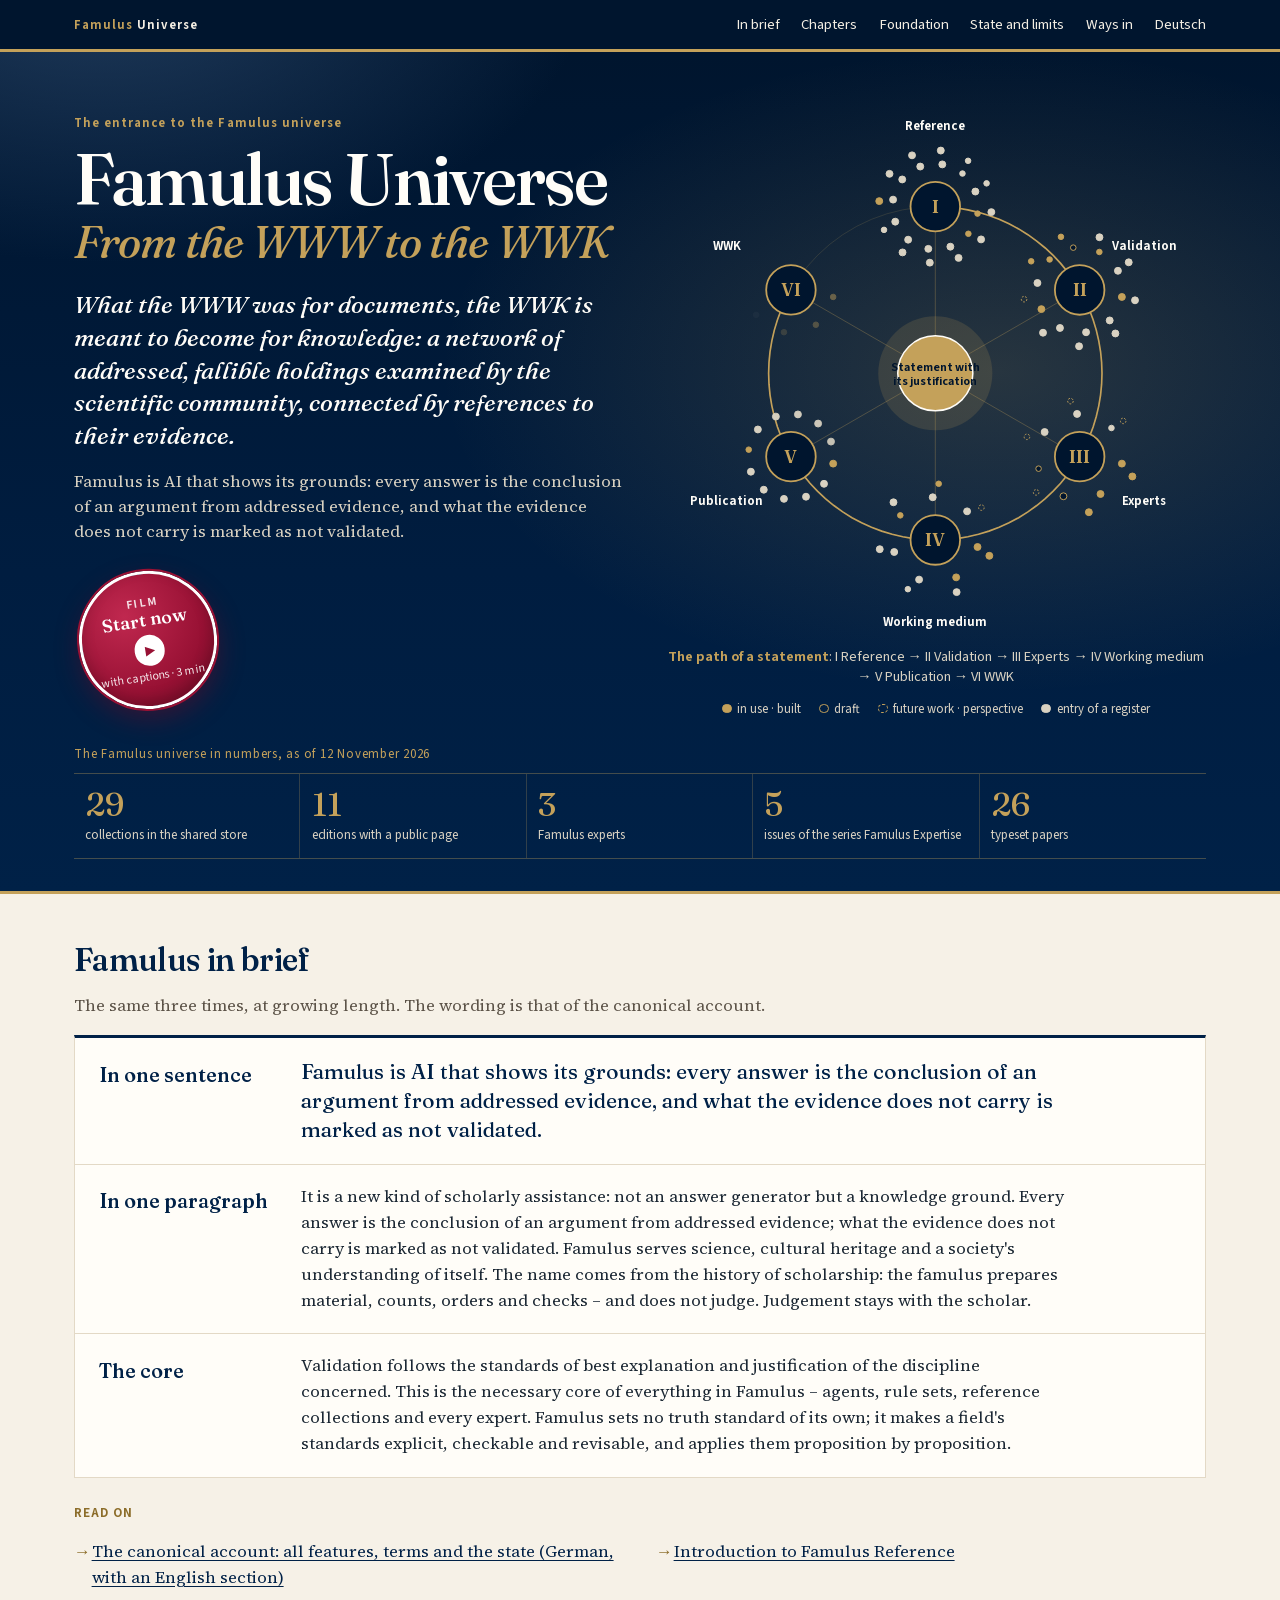
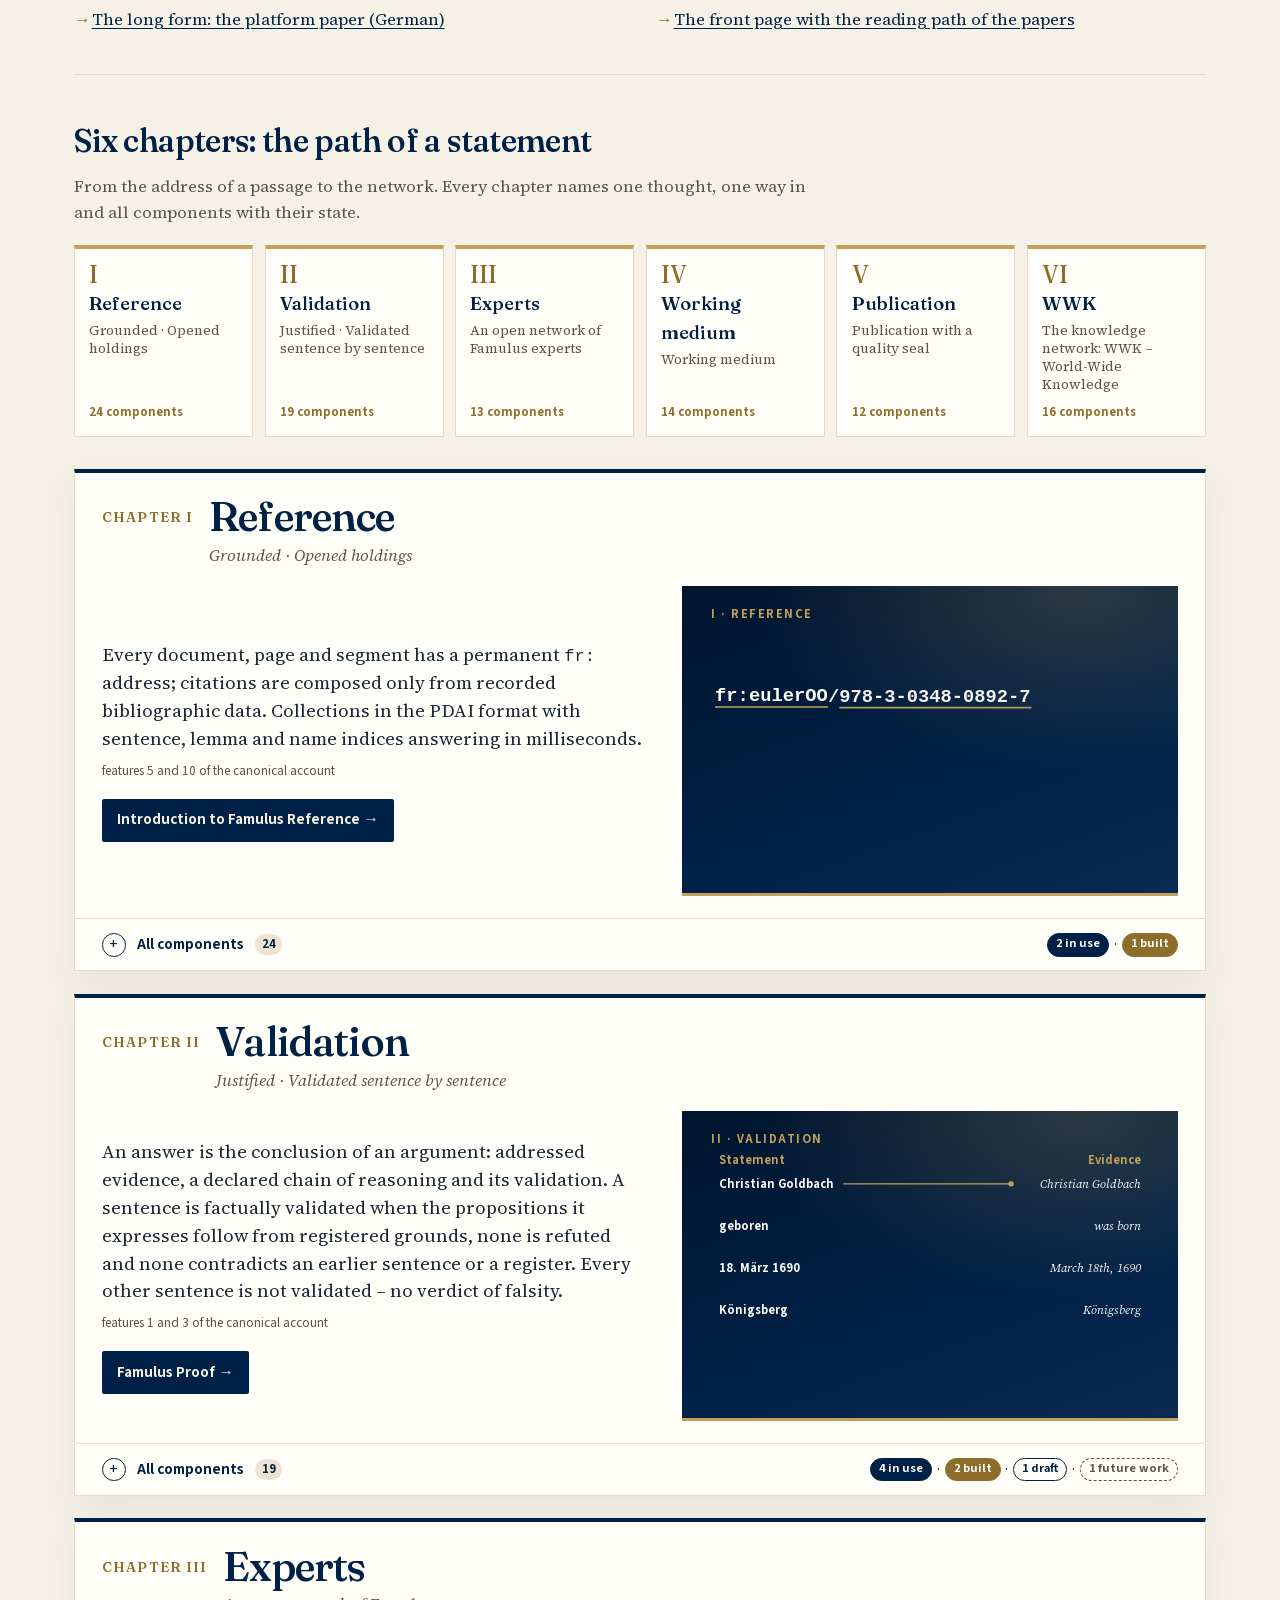
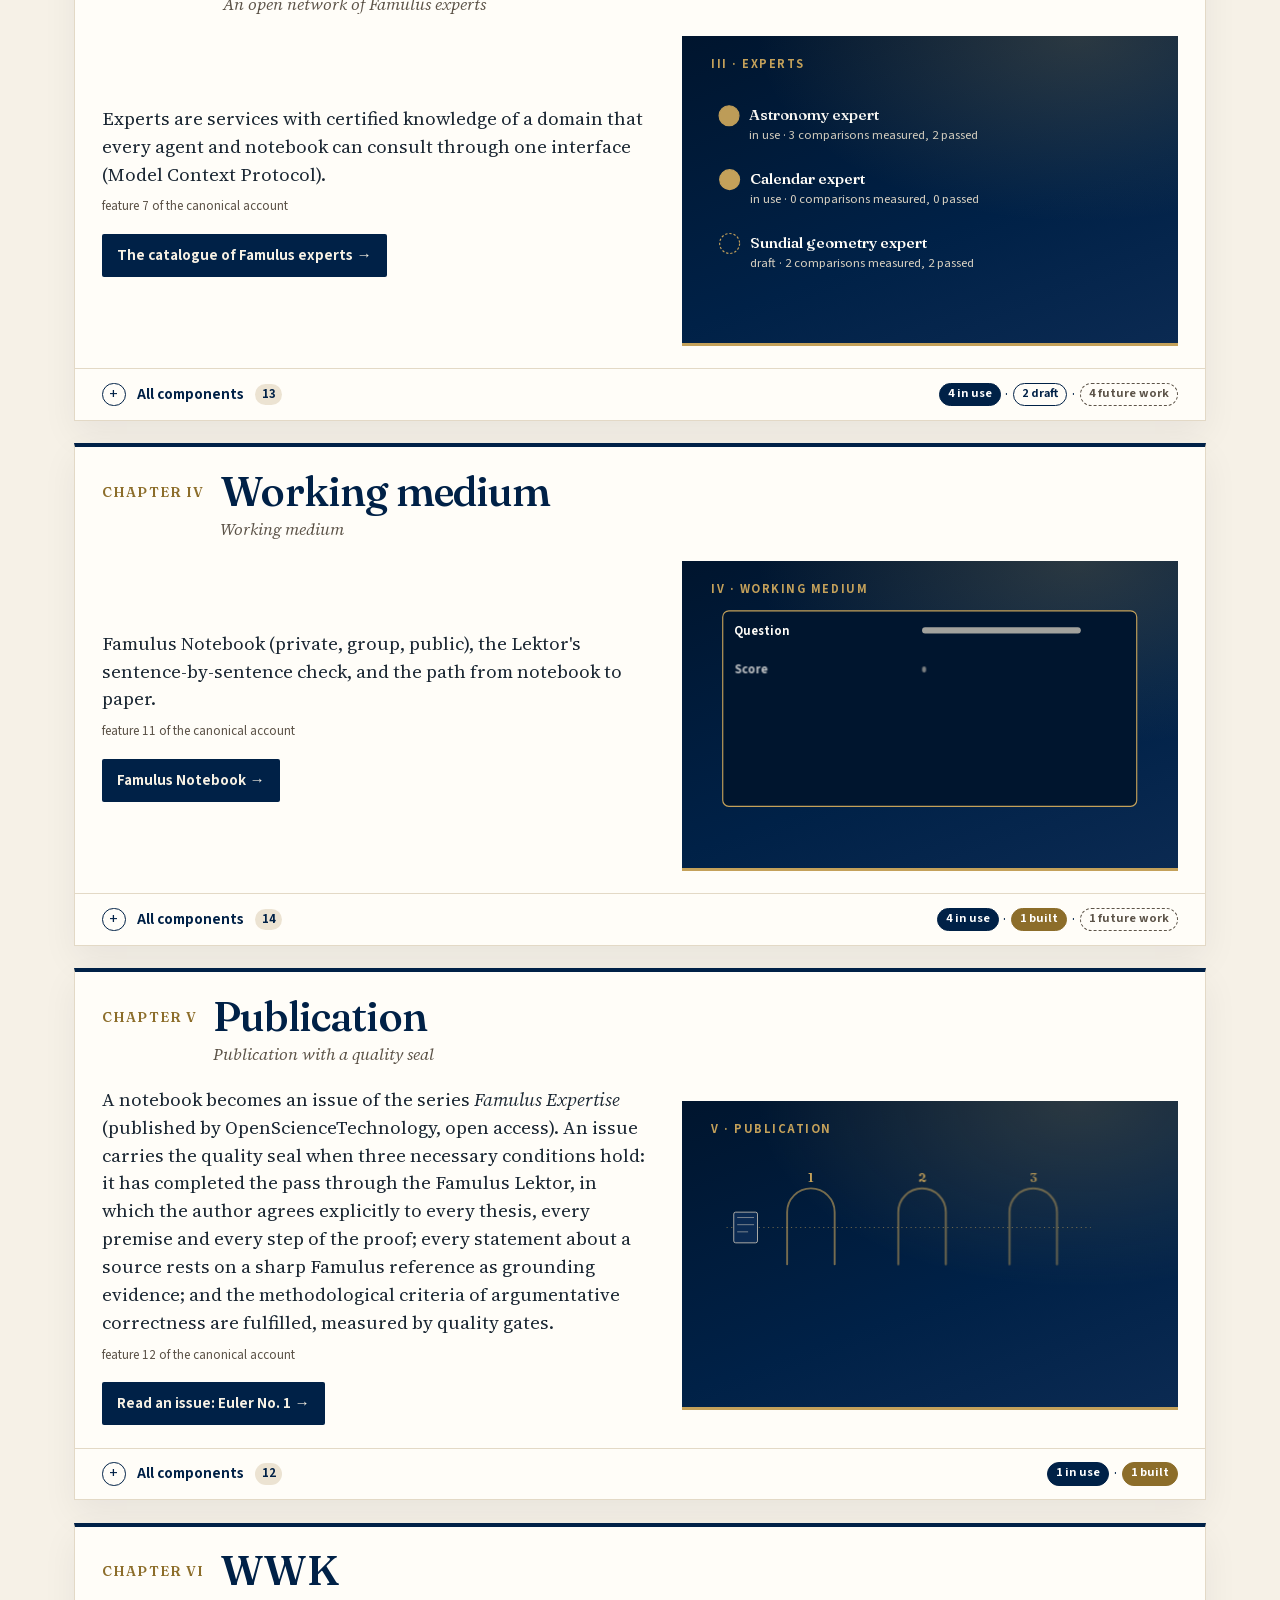
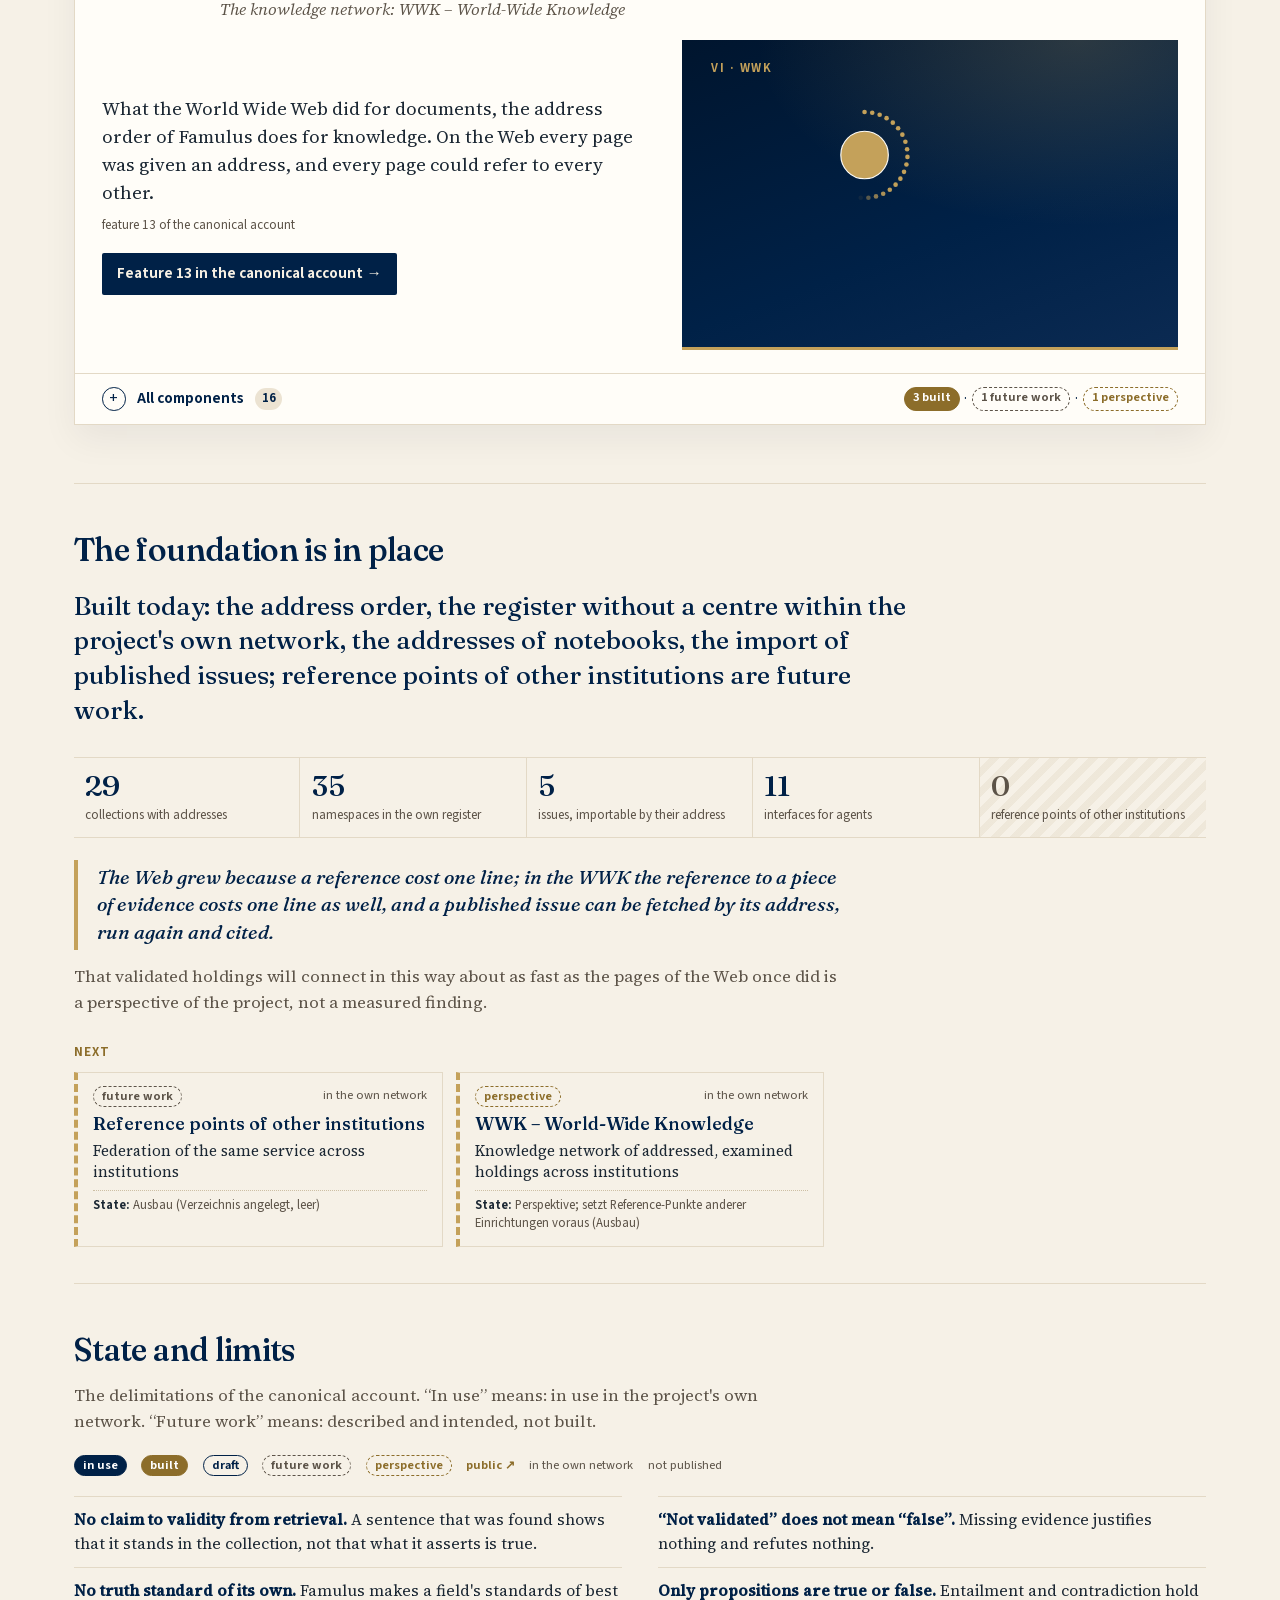
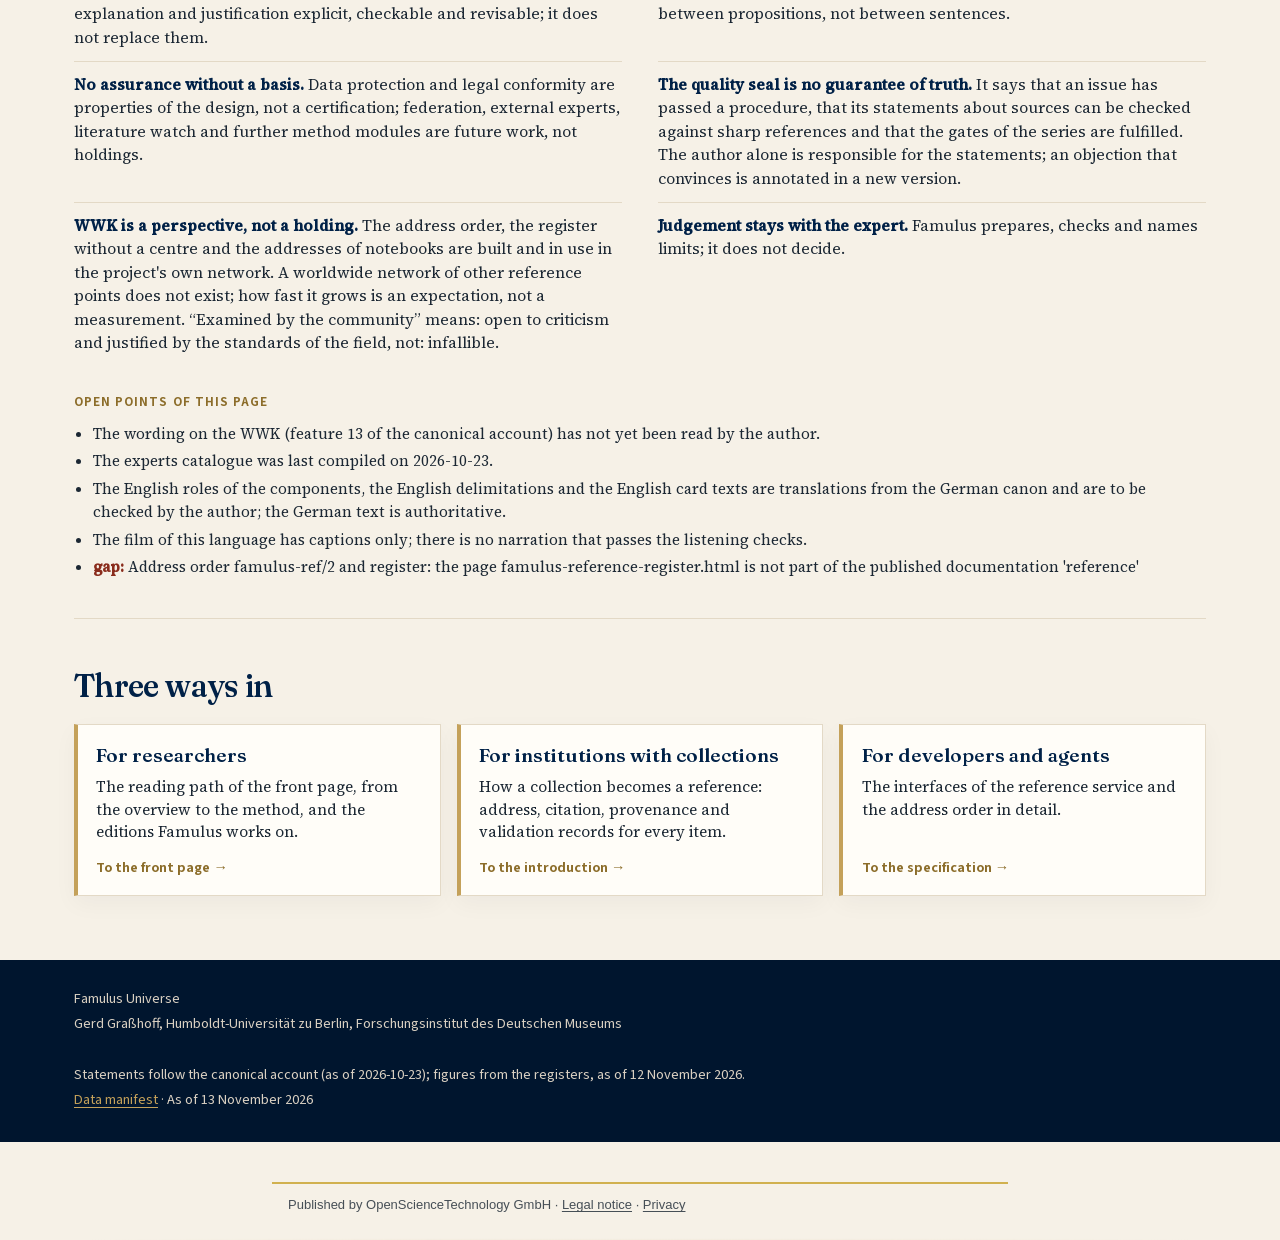
==== commit 87233f4a: "Build universum" ====
--- a/en/index.html
+++ b/en/index.html
@@ -10,14 +10,15 @@
   <meta property="og:description" content="The entrance to the Famulus universe: reference, validation, experts, working medium, publication and the knowledge network WWK (World-Wide Knowledge) in one overview, with the state of every component.">
   <meta property="og:type" content="website">
   <link rel="icon" href="../favicon.svg" type="image/svg+xml">
-  <link rel="stylesheet" href="../assets/fonts.css?v=20261112163122">
-  <link rel="stylesheet" href="../assets/landing.css?v=20261112163122">
-  <link rel="stylesheet" href="../assets/universum.css?v=20261112163122">
+  <link rel="stylesheet" href="../assets/fonts.css?v=20261113020424">
+  <link rel="stylesheet" href="../assets/landing.css?v=20261113020424">
+  <link rel="stylesheet" href="../assets/universum.css?v=20261113020424">
 <!-- famulus:publisher:start -->
 <meta name="referrer" content="no-referrer-when-downgrade">
 <meta name="publisher" content="OpenScienceTechnology GmbH">
 <meta name="DC.publisher" content="OpenScienceTechnology GmbH">
-<script type="application/ld+json">{"@context": "https://schema.org", "@type": "WebPage", "url": "https://famulus.lettre.ai/universum/en/", "publisher": {"@type": "Organization", "name": "OpenScienceTechnology GmbH", "address": {"@type": "PostalAddress", "streetAddress": "Im Wiesengrund 15A", "addressLocality": "47198 Duisburg", "addressCountry": "Deutschland"}}}</script>
+<meta name="DC.creator" content="Gerd Graßhoff">
+<script type="application/ld+json">{"@context": "https://schema.org", "@type": "WebPage", "url": "https://famulus.lettre.ai/universum/en/", "publisher": {"@type": "Organization", "name": "OpenScienceTechnology GmbH", "address": {"@type": "PostalAddress", "streetAddress": "Im Wiesengrund 15A", "addressLocality": "47198 Duisburg", "addressCountry": "Deutschland"}}, "author": [{"@type": "Person", "name": "Gerd Graßhoff"}]}</script>
 <!-- famulus:publisher:end -->
 </head>
 <body>
@@ -41,30 +42,31 @@
 </div><div class="uv-map" id="karte"><div class="uv-map-stage" role="img" aria-label="Map of the Famulus universe: six chapters around the core, every mark a component"></div><p class="uv-map-info" aria-live="polite"></p></div></div><div class="wrap"><p class="uv-fig-label">The Famulus universe in numbers, as of 12 November 2026</p><div class="figures uv-figures" style="--cols:5"><div><span class="v">29</span><span class="k">collections in the shared store</span></div><div><span class="v">11</span><span class="k">editions with a public page</span></div><div><span class="v">3</span><span class="k">Famulus experts</span></div><div><span class="v">5</span><span class="k">issues of the series Famulus Expertise</span></div><div><span class="v">26</span><span class="k">typeset papers</span></div></div></div></section>
     <div class="wrap">
 <section class="band uv-brief" id="kurz"><h2>Famulus in brief</h2><p class="section-lead">The same three times, at growing length. The wording is that of the canonical account.</p><div class="uv-steps"><div class="uv-step"><h3>In one sentence</h3><p>Famulus is AI that shows its grounds: every answer is the conclusion of an argument from addressed evidence, and what the evidence does not carry is marked as not validated.</p></div><div class="uv-step"><h3>In one paragraph</h3><p>It is a new kind of scholarly assistance: not an answer generator but a knowledge ground. Every answer is the conclusion of an argument from addressed evidence; what the evidence does not carry is marked as not validated. Famulus serves science, cultural heritage and a society's understanding of itself. The name comes from the history of scholarship: the famulus prepares material, counts, orders and checks – and does not judge. Judgement stays with the scholar.</p></div><div class="uv-step"><h3>The core</h3><p>Validation follows the standards of best explanation and justification of the discipline concerned. This is the necessary core of everything in Famulus – agents, rule sets, reference collections and every expert. Famulus sets no truth standard of its own; it makes a field's standards explicit, checkable and revisable, and applies them proposition by proposition.</p></div></div><h3 class="uv-sub">Read on</h3><ul class="uv-reading"><li><a href="https://famulus.lettre.ai/docs/reference/famulus.html">The canonical account: all features, terms and the state (German, with an English section)</a></li><li><a href="https://famulus.lettre.ai/docs/reference/famulus-reference-introduction.html">Introduction to Famulus Reference</a></li><li><a href="https://famulus.lettre.ai/#p-famulus-plattform">The long form: the platform paper (German)</a></li><li><a href="https://famulus.lettre.ai/">The front page with the reading path of the papers</a></li></ul></section>
-<section class="band uv-chapters" id="kapitel"><h2>Six chapters: the path of a statement</h2><p class="section-lead">From the address of a passage to the network. Every chapter names one thought, one way in and all components with their state.</p><nav class="uv-index" aria-label="Six chapters: the path of a statement"><a class="uv-tile" href="#kap-referenz"><span class="uv-tile-num">I</span><span class="uv-tile-name">Reference</span><span class="uv-tile-title">Grounded · Opened holdings</span><span class="uv-tile-n">24 components</span></a><a class="uv-tile" href="#kap-validierung"><span class="uv-tile-num">II</span><span class="uv-tile-name">Validation</span><span class="uv-tile-title">Justified · Validated sentence by sentence</span><span class="uv-tile-n">19 components</span></a><a class="uv-tile" href="#kap-experten"><span class="uv-tile-num">III</span><span class="uv-tile-name">Experts</span><span class="uv-tile-title">An open network of Famulus experts</span><span class="uv-tile-n">13 components</span></a><a class="uv-tile" href="#kap-arbeitsmedium"><span class="uv-tile-num">IV</span><span class="uv-tile-name">Working medium</span><span class="uv-tile-title">Working medium</span><span class="uv-tile-n">14 components</span></a><a class="uv-tile" href="#kap-publikation"><span class="uv-tile-num">V</span><span class="uv-tile-name">Publication</span><span class="uv-tile-title">Publication with a quality seal</span><span class="uv-tile-n">12 components</span></a><a class="uv-tile" href="#kap-wwk"><span class="uv-tile-num">VI</span><span class="uv-tile-name">WWK</span><span class="uv-tile-title">The knowledge network: WWK – World-Wide Knowledge</span><span class="uv-tile-n">16 components</span></a></nav><article class="uv-chapter" id="kap-referenz" data-chapter="referenz"><header class="uv-ch-head"><p class="uv-ch-num">Chapter I</p><h3>Reference</h3><p class="uv-ch-title">Grounded · Opened holdings</p></header><div class="uv-ch-body"><div class="uv-ch-text"><p class="uv-claim">Every document, page and segment has a permanent <code>fr:</code> address; citations are composed only from recorded bibliographic data. Collections in the PDAI format with sentence, lemma and name indices answering in milliseconds.</p><p class="uv-claim-src">features 5 and 10 of the canonical account</p><p class="uv-go-row"><a class="go uv-main" href="https://famulus.lettre.ai/docs/reference/famulus-reference-introduction.html">Introduction to Famulus Reference &rarr;</a></p></div><div class="uv-mini" data-scene="adresse" aria-hidden="true"></div></div><details class="uv-all"><summary><span>All components</span> <span class="uv-n">24</span><span class="uv-tally"><span class="uv-st uv-st-laeuft">2 in use</span> · <span class="uv-st uv-st-gebaut">1 built</span></span></summary><div class="uv-group"><h4>Knowledge ground and addresses <span class="uv-n">4</span></h4><ul class="uv-cards"><li class="uv-card" data-state="laeuft" data-place="netz"><p class="uv-card-head"><span class="uv-st uv-st-laeuft">in use</span><span class="uv-pl uv-pl-netz">in the own network</span></p><h5>Famulus Reference</h5><p class="uv-card-text">Knowledge ground, fr: addresses, citation, provenance; shared store (DuckLake) and reference service</p><p class="uv-card-facts">29 collections in the shared store</p><p class="uv-card-stand" lang="de"><b>State:</b> läuft (29 Sammlungen im gemeinsamen Speicher, Stand 11.11.2026; am 23.10.2026 waren es acht)</p></li><li class="uv-card" data-state="gebaut" data-place="netz"><p class="uv-card-head"><span class="uv-st uv-st-gebaut">built</span><span class="uv-pl uv-pl-netz">in the own network</span></p><h5>Address order famulus-ref/2 and register</h5><p class="uv-card-text">The address order famulus-ref/2 and its register without a centre: every object has exactly one fr: address; every reference point publishes its own signed register.</p><p class="uv-card-facts">35 namespaces at the own reference point</p></li><li class="uv-card" data-state="" data-place="public"><p class="uv-card-head"><span class="uv-pl uv-pl-public">public</span></p><h5><a href="https://famulus.lettre.ai/docs/reference/famulus-reference.html">Technical specification of Famulus Reference</a></h5></li><li class="uv-card" data-state="" data-place="public"><p class="uv-card-head"><span class="uv-pl uv-pl-public">public</span></p><h5><a href="https://famulus.lettre.ai/docs/reference/ducklake.html">The shared store (DuckLake)</a></h5></li></ul></div><div class="uv-group"><h4>Opened holdings and editions <span class="uv-n">14</span></h4><ul class="uv-chips"><li class="uv-chip" data-place="public"><a href="https://famulus.lettre.ai/editions/">Overview of the editions</a></li><li class="uv-chip" data-place="public"><a href="https://famulus.lettre.ai/euler/">Euler</a></li><li class="uv-chip" data-place="public"><a href="https://famulus.lettre.ai/kepler/">Kepler</a></li><li class="uv-chip" data-place="public"><a href="https://famulus.lettre.ai/kepleriana/">Kepleriana 2026</a></li><li class="uv-chip" data-place="public"><a href="https://famulus.lettre.ai/brahe/">Brahe</a></li><li class="uv-chip" data-place="public"><a href="https://famulus.lettre.ai/kopernikus/">Kopernikus</a></li><li class="uv-chip" data-place="netz">Hevelius<span class="uv-pl uv-pl-netz">in the own network</span></li><li class="uv-chip" data-place="public"><a href="https://famulus.lettre.ai/babylon/">Babylonische Astronomie</a></li><li class="uv-chip" data-place="public"><a href="https://famulus.lettre.ai/sundials/">Ancient Sundials</a></li><li class="uv-chip" data-place="public"><a href="https://famulus.lettre.ai/medieval/">Mittelalterliche Handschriften</a></li><li class="uv-chip" data-place="public"><a href="https://famulus.lettre.ai/karman/">Kármán-Nachlass</a></li><li class="uv-chip" data-place="public"><a href="https://famulus.lettre.ai/wittgenstein-mechanik/">Wittgenstein und die Mechanik</a></li><li class="uv-chip" data-place="public"><a href="https://famulus.lettre.ai/tractatus-typoskripte/">Tractatus-Typoskripte</a></li><li class="uv-chip" data-place="netz">Kirch Collection<span class="uv-pl uv-pl-netz">in the own network</span></li></ul></div><div class="uv-group"><h4>Capture, format, reading <span class="uv-n">3</span></h4><ul class="uv-cards"><li class="uv-card" data-state="laeuft" data-place="public"><p class="uv-card-head"><span class="uv-st uv-st-laeuft">in use</span><span class="uv-pl uv-pl-public">public</span></p><h5><a href="https://famulus.lettre.ai/repro/">Famulus Repro</a></h5><p class="uv-card-text">Capture with smartphone and tablet, processing on one's own computer</p></li><li class="uv-card" data-state="" data-place="public"><p class="uv-card-head"><span class="uv-pl uv-pl-public">public</span></p><h5><a href="https://famulus.lettre.ai/docs/pdai/">PDAI: page-faithful, structured holdings</a></h5></li><li class="uv-card" data-state="" data-place="public"><p class="uv-card-head"><span class="uv-pl uv-pl-public">public</span></p><h5><a href="https://famulus.lettre.ai/docs/viewer/">AI-Viewer: facsimile, transcription, tools</a></h5></li></ul></div><div class="uv-group"><h4>Method <span class="uv-n">3</span></h4><ul class="uv-cards"><li class="uv-card" data-state="" data-place="public"><p class="uv-card-head"><span class="uv-pl uv-pl-public">public</span></p><h5><a href="https://famulus.lettre.ai/#p-ai-scholar">Famulus Reference</a></h5><p class="uv-card-facts">17 pp.</p></li><li class="uv-card" data-state="" data-place="netz"><p class="uv-card-head"><span class="uv-pl uv-pl-netz">in the own network</span></p><h5>The Famulus Data Layer</h5><p class="uv-card-facts">12 pp.</p></li><li class="uv-card" data-state="" data-place="netz"><p class="uv-card-head"><span class="uv-pl uv-pl-netz">in the own network</span></p><h5>Famulus Register and Dossiers</h5><p class="uv-card-facts">18 pp.</p></li></ul></div></details></article><article class="uv-chapter" id="kap-validierung" data-chapter="validierung"><header class="uv-ch-head"><p class="uv-ch-num">Chapter II</p><h3>Validation</h3><p class="uv-ch-title">Justified · Validated sentence by sentence</p></header><div class="uv-ch-body"><div class="uv-ch-text"><p class="uv-claim">An answer is the conclusion of an argument: addressed evidence, a declared chain of reasoning and its validation. A sentence is factually validated when the propositions it expresses follow from registered grounds, none is refuted and none contradicts an earlier sentence or a register. Every other sentence is not validated – no verdict of falsity.</p><p class="uv-claim-src">features 1 and 3 of the canonical account</p><p class="uv-go-row"><a class="go uv-main" href="https://famulus.lettre.ai/proof/">Famulus Proof &rarr;</a></p></div><div class="uv-mini" data-scene="beleg" aria-hidden="true"></div></div><details class="uv-all"><summary><span>All components</span> <span class="uv-n">19</span><span class="uv-tally"><span class="uv-st uv-st-laeuft">4 in use</span> · <span class="uv-st uv-st-gebaut">2 built</span> · <span class="uv-st uv-st-entwurf">1 draft</span> · <span class="uv-st uv-st-ausbau">1 future work</span></span></summary><div class="uv-group"><h4>Justification <span class="uv-n">4</span></h4><ul class="uv-cards"><li class="uv-card" data-state="laeuft" data-place="public"><p class="uv-card-head"><span class="uv-st uv-st-laeuft">in use</span><span class="uv-pl uv-pl-public">public</span></p><h5><a href="https://famulus.lettre.ai/proof/">Famulus Proof</a></h5><p class="uv-card-text">Justification, evidence space, validity tree, FQL</p></li><li class="uv-card" data-state="" data-place="public"><p class="uv-card-head"><span class="uv-pl uv-pl-public">public</span></p><h5><a href="https://famulus.lettre.ai/docs/proof/filterung.html">The evidence space and its filtering (German)</a></h5></li><li class="uv-card" data-state="" data-place="public"><p class="uv-card-head"><span class="uv-pl uv-pl-public">public</span></p><h5><a href="https://famulus.lettre.ai/docs/proof/validitaetsbaum.html">The validity tree (German)</a></h5></li><li class="uv-card" data-state="" data-place="public"><p class="uv-card-head"><span class="uv-pl uv-pl-public">public</span></p><h5><a href="https://famulus.lettre.ai/docs/notebook/famulus-query-language.html">FQL, the query language (German)</a></h5></li></ul></div><div class="uv-group"><h4>Sentence by sentence <span class="uv-n">4</span></h4><ul class="uv-cards"><li class="uv-card" data-state="laeuft" data-place="public"><p class="uv-card-head"><span class="uv-st uv-st-laeuft">in use</span><span class="uv-pl uv-pl-public">public</span></p><h5><a href="https://famulus.lettre.ai/lektor/">Famulus Lektor</a></h5><p class="uv-card-text">Sentence-by-sentence check of the factual validity of a text</p></li><li class="uv-card" data-state="" data-place="public"><p class="uv-card-head"><span class="uv-pl uv-pl-public">public</span></p><h5><a href="https://famulus.lettre.ai/docs/lektor/sachliche-validitaet.html">Factual validity (German)</a></h5></li><li class="uv-card" data-state="gebaut" data-place="netz"><p class="uv-card-head"><span class="uv-st uv-st-gebaut">built</span><span class="uv-pl uv-pl-netz">in the own network</span></p><h5>Famulus Lektor: argument and assent</h5><p class="uv-card-text">Reconstruction of the argument of a paper or issue (thesis, premises, lines of proof, evidence at its place); the page on which the author agrees point by point or declines with a reason</p><p class="uv-card-stand" lang="de"><b>State:</b> Stand 11.11.2026: gebaut; das Argument von vier der fünf Hefte ist rekonstruiert (71 bis 139 Punkte je Heft vorgelegt), keine Zustimmung erteilt</p></li><li class="uv-card" data-state="entwurf" data-place="netz"><p class="uv-card-head"><span class="uv-st uv-st-entwurf">draft</span><span class="uv-pl uv-pl-netz">in the own network</span></p><h5>Argument reconstruction of arbitrary texts</h5><p class="uv-card-text">Reconstruction, check of gaps and stringency, argument schemes after style templates</p><p class="uv-card-stand" lang="de"><b>State:</b> Entwurf (Relationsbenchmark vorhanden)</p></li></ul></div><div class="uv-group"><h4>Method institution <span class="uv-n">7</span></h4><ul class="uv-cards"><li class="uv-card" data-state="laeuft" data-place="netz"><p class="uv-card-head"><span class="uv-st uv-st-laeuft">in use</span><span class="uv-pl uv-pl-netz">in the own network</span></p><h5>Method institution</h5><p class="uv-card-text">Chains of inference (FQL), causal analyser, needle audit for contradictions, golden queries</p></li><li class="uv-card" data-state="" data-place="public"><p class="uv-card-head"><span class="uv-pl uv-pl-public">public</span></p><h5><a href="https://famulus.lettre.ai/kausalitaet/">Causality: the regularity theory</a></h5></li><li class="uv-card" data-state="" data-place="public"><p class="uv-card-head"><span class="uv-pl uv-pl-public">public</span></p><h5><a href="https://famulus.lettre.ai/#p-famulus-reasoning">Famulus Reasoning</a></h5><p class="uv-card-facts">22 pp.</p></li><li class="uv-card" data-state="" data-place="public"><p class="uv-card-head"><span class="uv-pl uv-pl-public">public</span></p><h5><a href="https://famulus.lettre.ai/#p-famulus-probe-lab">The Famulus Probe Lab</a></h5><p class="uv-card-facts">19 pp.</p></li><li class="uv-card" data-state="" data-place="public"><p class="uv-card-head"><span class="uv-pl uv-pl-public">public</span></p><h5><a href="https://famulus.lettre.ai/#p-ai-erasmus-golden-queries">Famulus Golden Queries and Benchmark</a></h5><p class="uv-card-facts">19 pp.</p></li><li class="uv-card" data-state="" data-place="public"><p class="uv-card-head"><span class="uv-pl uv-pl-public">public</span></p><h5><a href="https://famulus.lettre.ai/#p-computationalEpistemology">Computational Epistemology: Foundations</a></h5><p class="uv-card-facts">19 pp.</p></li><li class="uv-card" data-state="ausbau" data-place="netz"><p class="uv-card-head"><span class="uv-st uv-st-ausbau">future work</span><span class="uv-pl uv-pl-netz">in the own network</span></p><h5>Statistics, laboratory and experimental settings, assessment of findings</h5><p class="uv-card-text">Further rule sets of the method institution</p></li></ul></div><div class="uv-group"><h4>Language institution <span class="uv-n">4</span></h4><ul class="uv-cards"><li class="uv-card" data-state="laeuft" data-place="netz"><p class="uv-card-head"><span class="uv-st uv-st-laeuft">in use</span><span class="uv-pl uv-pl-netz">in the own network</span></p><h5>Language institution (LWgrammar)</h5><p class="uv-card-text">Register of the rules of usage, justified normalisation</p></li><li class="uv-card" data-state="gebaut" data-place="netz"><p class="uv-card-head"><span class="uv-st uv-st-gebaut">built</span><span class="uv-pl uv-pl-netz">in the own network</span></p><h5>Latin technical terminology (LWgrammar)</h5><p class="uv-card-text">Special collection “Kepler: A Finding Dictionary of Geometrical and Astronomical Terms”; registers on the history of astronomy and on causality</p></li><li class="uv-card" data-state="" data-place="public"><p class="uv-card-head"><span class="uv-pl uv-pl-public">public</span></p><h5><a href="https://famulus.lettre.ai/docs/writing/">Writing guide (LWgrammar)</a></h5></li><li class="uv-card" data-state="" data-place="public"><p class="uv-card-head"><span class="uv-pl uv-pl-public">public</span></p><h5><a href="https://famulus.lettre.ai/#p-lwgrammar-oed-ai">Wittgensteinian Grammar and OED Dictionaries for AI</a></h5><p class="uv-card-facts">26 pp.</p></li></ul></div></details></article><article class="uv-chapter" id="kap-experten" data-chapter="experten"><header class="uv-ch-head"><p class="uv-ch-num">Chapter III</p><h3>Experts</h3><p class="uv-ch-title">An open network of Famulus experts</p></header><div class="uv-ch-body"><div class="uv-ch-text"><p class="uv-claim">Experts are services with certified knowledge of a domain that every agent and notebook can consult through one interface (Model Context Protocol).</p><p class="uv-claim-src">feature 7 of the canonical account</p><p class="uv-go-row"><a class="go uv-main" href="https://famulus.lettre.ai/experts/">The catalogue of Famulus experts &rarr;</a></p></div><div class="uv-mini" data-scene="experte" aria-hidden="true"></div></div><details class="uv-all"><summary><span>All components</span> <span class="uv-n">13</span><span class="uv-tally"><span class="uv-st uv-st-laeuft">4 in use</span> · <span class="uv-st uv-st-entwurf">2 draft</span> · <span class="uv-st uv-st-ausbau">4 future work</span></span></summary><div class="uv-group"><h4>The experts <span class="uv-n">3</span></h4><ul class="uv-cards"><li class="uv-card" data-state="laeuft" data-place="public"><p class="uv-card-head"><span class="uv-st uv-st-laeuft">in use</span><span class="uv-pl uv-pl-public">public</span></p><h5><a href="https://famulus.lettre.ai/experts/">Astronomy expert</a></h5><p class="uv-card-text">Historical planetary models, the reading of the sky after DE441, star catalogues, maps and animations</p><p class="uv-card-facts">3 comparisons measured, 2 passed (as of 2026-10-23)</p><p class="uv-card-stand" lang="de"><b>State:</b> läuft, Vergleiche gemessen (Almagest gegen van Gents Rechner: größte Abweichung 6,8·10⁻¹² Bogenminuten; DE441 gegen Horizons: 0,035 Bogenminuten); Modelle ohne belegte Parameter (Kopernikus, Kepler, babylonische Schrittfunktionen) stehen als Lücke</p></li><li class="uv-card" data-state="laeuft" data-place="public"><p class="uv-card-head"><span class="uv-st uv-st-laeuft">in use</span><span class="uv-pl uv-pl-public">public</span></p><h5><a href="https://famulus.lettre.ai/experts/">Calendar expert</a></h5><p class="uv-card-text">Calendar conversions for normalisation, without guessed dates</p><p class="uv-card-facts">0 comparisons measured, 0 passed (as of 2026-10-23)</p><p class="uv-card-stand" lang="de"><b>State:</b> läuft; noch kein gemessener Vergleich</p></li><li class="uv-card" data-state="entwurf" data-place="public"><p class="uv-card-head"><span class="uv-st uv-st-entwurf">draft</span><span class="uv-pl uv-pl-public">public</span></p><h5><a href="https://famulus.lettre.ai/experts/">Sundial geometry expert</a></h5><p class="uv-card-text">Typology of ancient sundials by shadow surface and body form; 3-D models of the conic sundial</p><p class="uv-card-facts">2 comparisons measured, 2 passed (as of 2026-10-23)</p><p class="uv-card-stand" lang="de"><b>State:</b> Entwurf; zwei Vergleiche gemessen (Rechenbeispiel Rhodos: größte Abweichung 0,0009 d; Solstitiallinien von 35 gescannten Kegeluhren: Median 3,2 %); Kugel-, Zylinder- und ebene Uhren nur als Typologie</p></li></ul></div><div class="uv-group"><h4>Catalogue and description <span class="uv-n">4</span></h4><ul class="uv-cards"><li class="uv-card" data-state="entwurf" data-place="netz"><p class="uv-card-head"><span class="uv-st uv-st-entwurf">draft</span><span class="uv-pl uv-pl-netz">in the own network</span></p><h5>Register and catalogue of the experts</h5><p class="uv-card-text">Open, fast, curated admission with a life cycle; catalogue with domain, state, gates, metrics and gaps per expert</p><p class="uv-card-stand" lang="de"><b>State:</b> Entwurf (Register und Katalog angelegt, die eigenen Experten in der Bibliothek <code>famulus-experts</code> eingetragen; Experten anderer Einrichtungen: noch keiner; Aufnahme durch Fachgutachten: Ausbau)</p></li><li class="uv-card" data-state="" data-place="public"><p class="uv-card-head"><span class="uv-pl uv-pl-public">public</span></p><h5><a href="https://famulus.lettre.ai/docs/astronomy-expert/">The astronomy expert: state and comparisons</a></h5></li><li class="uv-card" data-state="" data-place="public"><p class="uv-card-head"><span class="uv-pl uv-pl-public">public</span></p><h5><a href="https://famulus.lettre.ai/docs/sundial-geometry-expert/">The sundial geometry expert: state and comparisons</a></h5></li><li class="uv-card" data-state="" data-place="netz"><p class="uv-card-head"><span class="uv-pl uv-pl-netz">in the own network</span></p><h5>The Famulus Astronomy Expert</h5><p class="uv-card-facts">18 pp.</p></li></ul></div><div class="uv-group"><h4>Special collections <span class="uv-n">2</span></h4><ul class="uv-cards"><li class="uv-card" data-state="laeuft" data-place="public"><p class="uv-card-head"><span class="uv-st uv-st-laeuft">in use</span><span class="uv-pl uv-pl-public">public</span></p><h5><a href="https://famulus.lettre.ai/babylon/">Cuneiform database</a></h5><p class="uv-card-text">Astronomical Diaries with a tablet browser; the sky panel consults the astronomy expert</p></li><li class="uv-card" data-state="laeuft" data-place="public"><p class="uv-card-head"><span class="uv-st uv-st-laeuft">in use</span><span class="uv-pl uv-pl-public">public</span></p><h5><a href="https://famulus.lettre.ai/visualization/">Visualisation reference</a></h5><p class="uv-card-text">Solved figure tasks as a reference for new figures</p></li></ul></div><div class="uv-group"><h4>Kinds planned as future work <span class="uv-n">4</span></h4><ul class="uv-cards"><li class="uv-card" data-state="ausbau" data-place="netz"><p class="uv-card-head"><span class="uv-st uv-st-ausbau">future work</span><span class="uv-pl uv-pl-netz">in the own network</span></p><h5>Language experts (e.g. Nahuatl, Florentine Codex)</h5><p class="uv-card-text">Lexicon, grammar and readings of a language</p></li><li class="uv-card" data-state="ausbau" data-place="netz"><p class="uv-card-head"><span class="uv-st uv-st-ausbau">future work</span><span class="uv-pl uv-pl-netz">in the own network</span></p><h5>Gazetteer</h5><p class="uv-card-text">Place lemmata per collection exist; an expert with historical name forms and positions</p></li><li class="uv-card" data-state="ausbau" data-place="netz"><p class="uv-card-head"><span class="uv-st uv-st-ausbau">future work</span><span class="uv-pl uv-pl-netz">in the own network</span></p><h5>Ancient geography</h5><p class="uv-card-text">Ptolemy's Geography, ancient roads and itineraries, the Stadiasmus of Patara</p><p class="uv-card-stand" lang="de"><b>State:</b> Quellen in PDAI erschlossen (Edition der Geographie 2006, Defaux 2017, Of Paths and Places 2017, Longitude 2016, Berggren/Jones 2000); Experte: Ausbau; Stadiasmus von Patara: Literatur fehlt</p></li><li class="uv-card" data-state="ausbau" data-place="netz"><p class="uv-card-head"><span class="uv-st uv-st-ausbau">future work</span><span class="uv-pl uv-pl-netz">in the own network</span></p><h5>Disciplinary terminologies, coin databases, further special collections</h5><p class="uv-card-text">Connection of external thesauri, repositories and databases</p></li></ul></div></details></article><article class="uv-chapter" id="kap-arbeitsmedium" data-chapter="arbeitsmedium"><header class="uv-ch-head"><p class="uv-ch-num">Chapter IV</p><h3>Working medium</h3><p class="uv-ch-title">Working medium</p></header><div class="uv-ch-body"><div class="uv-ch-text"><p class="uv-claim">Famulus Notebook (private, group, public), the Lektor's sentence-by-sentence check, and the path from notebook to paper.</p><p class="uv-claim-src">feature 11 of the canonical account</p><p class="uv-go-row"><a class="go uv-main" href="https://famulus.lettre.ai/notebook/">Famulus Notebook &rarr;</a></p></div><div class="uv-mini" data-scene="notebook" aria-hidden="true"></div></div><details class="uv-all"><summary><span>All components</span> <span class="uv-n">14</span><span class="uv-tally"><span class="uv-st uv-st-laeuft">4 in use</span> · <span class="uv-st uv-st-gebaut">1 built</span> · <span class="uv-st uv-st-ausbau">1 future work</span></span></summary><div class="uv-group"><h4>Notebook and Harness <span class="uv-n">4</span></h4><ul class="uv-cards"><li class="uv-card" data-state="laeuft" data-place="public"><p class="uv-card-head"><span class="uv-st uv-st-laeuft">in use</span><span class="uv-pl uv-pl-public">public</span></p><h5><a href="https://famulus.lettre.ai/notebook/">Famulus Notebook</a></h5><p class="uv-card-text">Working medium: question, score, answer, check, provenance</p></li><li class="uv-card" data-state="laeuft" data-place="public"><p class="uv-card-head"><span class="uv-st uv-st-laeuft">in use</span><span class="uv-pl uv-pl-public">public</span></p><h5><a href="https://famulus.lettre.ai/harness/">Famulus Harness</a></h5><p class="uv-card-text">The working environment for Famulus notebooks; issues of the series Famulus Expertise are imported by their address.</p><p class="uv-card-stand" lang="de"><b>State:</b> Stand 11.11.2026: läuft im eigenen Rechnerverbund; kein öffentlicher Download</p></li><li class="uv-card" data-state="" data-place="public"><p class="uv-card-head"><span class="uv-pl uv-pl-public">public</span></p><h5><a href="https://famulus.lettre.ai/docs/notebook/">Documentation of the notebook (German)</a></h5></li><li class="uv-card" data-state="" data-place="public"><p class="uv-card-head"><span class="uv-pl uv-pl-public">public</span></p><h5><a href="https://famulus.lettre.ai/#p-famulus-notebook">Famulus Notebook</a></h5><p class="uv-card-facts">135 pp.</p></li></ul></div><div class="uv-group"><h4>Scores and agents <span class="uv-n">3</span></h4><ul class="uv-cards"><li class="uv-card" data-state="laeuft" data-place="netz"><p class="uv-card-head"><span class="uv-st uv-st-laeuft">in use</span><span class="uv-pl uv-pl-netz">in the own network</span></p><h5>Scores (Partituren) and orchestra</h5><p class="uv-card-text">Readable orchestration of the agents</p><p class="uv-card-stand" lang="de"><b>State:</b> läuft; öffentliches Repositorium: Ausbau</p></li><li class="uv-card" data-state="" data-place="public"><p class="uv-card-head"><span class="uv-pl uv-pl-public">public</span></p><h5><a href="https://famulus.lettre.ai/#p-ai-partitur">The Famulus Partitur</a></h5><p class="uv-card-facts">17 pp.</p></li><li class="uv-card" data-state="" data-place="public"><p class="uv-card-head"><span class="uv-pl uv-pl-public">public</span></p><h5><a href="https://famulus.lettre.ai/#p-literate-coding-ai-agents">Literate Coding with AI Agents: A Methodology for Computational Analysis of Scientific Objects</a></h5><p class="uv-card-facts">5 pp.</p></li></ul></div><div class="uv-group"><h4>Showing and reconstructing <span class="uv-n">3</span></h4><ul class="uv-cards"><li class="uv-card" data-state="laeuft" data-place="public"><p class="uv-card-head"><span class="uv-st uv-st-laeuft">in use</span><span class="uv-pl uv-pl-public">public</span></p><h5><a href="https://famulus.lettre.ai/visualization/">Famulus Visualization</a></h5><p class="uv-card-text">Figures from their data, with a learning choice of form</p></li><li class="uv-card" data-state="" data-place="public"><p class="uv-card-head"><span class="uv-pl uv-pl-public">public</span></p><h5><a href="https://famulus.lettre.ai/astra/">Famulus Astra: models of historical astronomy</a></h5></li><li class="uv-card" data-state="" data-place="netz"><p class="uv-card-head"><span class="uv-pl uv-pl-netz">in the own network</span></p><h5>Famulus Reader</h5><p class="uv-card-facts">19 pp.</p></li></ul></div><div class="uv-group"><h4>Famulus in everyday research <span class="uv-n">4</span></h4><ul class="uv-cards"><li class="uv-card" data-state="" data-place="public"><p class="uv-card-head"><span class="uv-pl uv-pl-public">public</span></p><h5><a href="https://famulus.lettre.ai/famulus-academic/">Famulus Academic: lecture and session as text</a></h5></li><li class="uv-card" data-state="" data-place="public"><p class="uv-card-head"><span class="uv-pl uv-pl-public">public</span></p><h5><a href="https://famulus.lettre.ai/famulus-science/">Famulus Science: support for research</a></h5></li><li class="uv-card" data-state="gebaut" data-place="netz"><p class="uv-card-head"><span class="uv-st uv-st-gebaut">built</span><span class="uv-pl uv-pl-netz">in the own network</span></p><h5>Famulus Recht (law)</h5><p class="uv-card-text">Legal strategy as an unfolding of goals; norms, decisions and quotations checked against the primary text.</p></li><li class="uv-card" data-state="ausbau" data-place="netz"><p class="uv-card-head"><span class="uv-st uv-st-ausbau">future work</span><span class="uv-pl uv-pl-netz">in the own network</span></p><h5>Literature watch</h5><p class="uv-card-text">Nightly analysis of new publications of a field with a relevance report in the morning</p></li></ul></div></details></article><article class="uv-chapter" id="kap-publikation" data-chapter="publikation"><header class="uv-ch-head"><p class="uv-ch-num">Chapter V</p><h3>Publication</h3><p class="uv-ch-title">Publication with a quality seal</p></header><div class="uv-ch-body"><div class="uv-ch-text"><p class="uv-claim">A notebook becomes an issue of the series <em>Famulus Expertise</em> (published by OpenScienceTechnology, open access). An issue carries the quality seal when three necessary conditions hold: it has completed the pass through the Famulus Lektor, in which the author agrees explicitly to every thesis, every premise and every step of the proof; every statement about a source rests on a sharp Famulus reference as grounding evidence; and the methodological criteria of argumentative correctness are fulfilled, measured by quality gates.</p><p class="uv-claim-src">feature 12 of the canonical account</p><p class="uv-go-row"><a class="go uv-main" href="https://famulus.lettre.ai/euler/lettre/1/">Read an issue: Euler No. 1 &rarr;</a></p></div><div class="uv-mini" data-scene="siegel" aria-hidden="true"></div></div><details class="uv-all"><summary><span>All components</span> <span class="uv-n">12</span><span class="uv-tally"><span class="uv-st uv-st-laeuft">1 in use</span> · <span class="uv-st uv-st-gebaut">1 built</span></span></summary><div class="uv-group"><h4>The series Famulus Expertise <span class="uv-n">6</span></h4><ul class="uv-cards"><li class="uv-card" data-state="gebaut" data-place="public"><p class="uv-card-head"><span class="uv-st uv-st-gebaut">built</span><span class="uv-pl uv-pl-public">public</span></p><h5><a href="https://famulus.lettre.ai/lettre/">Famulus Expertise</a></h5><p class="uv-card-text">Publication series with a quality seal: preamble, quality gates, pass through the Lektor, release by the author, procedure of objection, MCP server</p><p class="uv-card-facts">5 issues online; with the quality seal: 0</p><p class="uv-card-stand" lang="de"><b>State:</b> Stand 11.11.2026: gebaut; fünf Hefte seit 10.11.2026 online im Stand ihrer Erstveröffentlichung, noch kein Heft trägt das Siegel; MCP-Server nur im eigenen Netz; ISSN nicht beantragt</p></li><li class="uv-card" data-state="" data-place="public"><p class="uv-card-head"><span class="uv-pl uv-pl-public">public</span></p><h5><a href="https://famulus.lettre.ai/euler/lettre/1/">Euler&#x27;s Argument for the Tide-Raising Force, Reconstructed</a></h5><p class="uv-card-facts">Famulus Expertise Euler, No. 1 · version 1.0 · 2026-11-10</p></li><li class="uv-card" data-state="" data-place="public"><p class="uv-card-head"><span class="uv-pl uv-pl-public">public</span></p><h5><a href="https://famulus.lettre.ai/kepler/lettre/1/">Reconstructing Kepler&#x27;s Reasoning in the Astronomia Nova</a></h5><p class="uv-card-facts">Famulus Expertise Kepler, No. 1 · version 1.0 · 2026-11-10</p></li><li class="uv-card" data-state="" data-place="public"><p class="uv-card-head"><span class="uv-pl uv-pl-public">public</span></p><h5><a href="https://famulus.lettre.ai/kepler/lettre/2/">Reading Five Pages Deeply</a></h5><p class="uv-card-facts">Famulus Expertise Kepler, No. 2 · version 1.0 · 2026-11-10</p></li><li class="uv-card" data-state="" data-place="public"><p class="uv-card-head"><span class="uv-pl uv-pl-public">public</span></p><h5><a href="https://famulus.lettre.ai/astra/lettre/1/">Geometrical Reasoning in the History of Astronomy</a></h5><p class="uv-card-facts">Famulus Expertise Astra, No. 1 · version 1.0 · 2026-11-10</p></li><li class="uv-card" data-state="" data-place="public"><p class="uv-card-head"><span class="uv-pl uv-pl-public">public</span></p><h5><a href="https://famulus.lettre.ai/astra/lettre/2/">astra/1</a></h5><p class="uv-card-facts">Famulus Expertise Astra, No. 2 · version 1.0 · 2026-11-10</p></li></ul></div><div class="uv-group"><h4>From notebook to paper <span class="uv-n">4</span></h4><ul class="uv-cards"><li class="uv-card" data-state="laeuft" data-place="netz"><p class="uv-card-head"><span class="uv-st uv-st-laeuft">in use</span><span class="uv-pl uv-pl-netz">in the own network</span></p><h5>Preparation of publications</h5><p class="uv-card-text">From the notebook to the paper by established standards of quality</p><p class="uv-card-stand" lang="de"><b>State:</b> läuft (Export)</p></li><li class="uv-card" data-state="" data-place="public"><p class="uv-card-head"><span class="uv-pl uv-pl-public">public</span></p><h5><a href="https://famulus.lettre.ai/">The papers with their reading path</a></h5><p class="uv-card-facts">26 typeset papers, 672 pages</p></li><li class="uv-card" data-state="" data-place="public"><p class="uv-card-head"><span class="uv-pl uv-pl-public">public</span></p><h5><a href="https://famulus.lettre.ai/#p-famulus-plattform">Famulus. Eine verteilte lokale Plattform für professionelle Forschung</a></h5><p class="uv-card-facts">26 pp.</p></li><li class="uv-card" data-state="" data-place="public"><p class="uv-card-head"><span class="uv-pl uv-pl-public">public</span></p><h5><a href="https://famulus.lettre.ai/#p-ai-erasmus">The New Erasmus</a></h5><p class="uv-card-facts">13 pp.</p></li></ul></div><div class="uv-group"><h4>News <span class="uv-n">2</span></h4><ul class="uv-cards"><li class="uv-card" data-state="" data-place="public"><p class="uv-card-head"><span class="uv-pl uv-pl-public">public</span></p><h5><a href="https://famulus.lettre.ai/news/">Famulus News</a></h5></li><li class="uv-card" data-state="" data-place="public"><p class="uv-card-head"><span class="uv-pl uv-pl-public">public</span></p><h5><a href="https://famulus.lettre.ai/guide/">Wegweiser</a></h5></li></ul></div></details></article><article class="uv-chapter" id="kap-wwk" data-chapter="wwk"><header class="uv-ch-head"><p class="uv-ch-num">Chapter VI</p><h3>WWK</h3><p class="uv-ch-title">The knowledge network: WWK – World-Wide Knowledge</p></header><div class="uv-ch-body"><div class="uv-ch-text"><p class="uv-claim">What the World Wide Web did for documents, the address order of Famulus does for knowledge. On the Web every page was given an address, and every page could refer to every other.</p><p class="uv-claim-src">feature 13 of the canonical account</p><p class="uv-go-row"><a class="go uv-main" href="https://famulus.lettre.ai/docs/reference/famulus.html">Feature 13 in the canonical account &rarr;</a></p></div><div class="uv-mini" data-scene="netz" aria-hidden="true"></div></div><details class="uv-all"><summary><span>All components</span> <span class="uv-n">16</span><span class="uv-tally"><span class="uv-st uv-st-gebaut">3 built</span> · <span class="uv-st uv-st-ausbau">1 future work</span> · <span class="uv-st uv-st-perspektive">1 perspective</span></span></summary><div class="uv-group"><h4>Built <span class="uv-n">3</span></h4><ul class="uv-cards"><li class="uv-card" data-state="gebaut" data-place="netz"><p class="uv-card-head"><span class="uv-st uv-st-gebaut">built</span><span class="uv-pl uv-pl-netz">in the own network</span></p><h5>Register without a centre</h5><p class="uv-card-text">The address order famulus-ref/2 and its register without a centre: every object has exactly one fr: address; every reference point publishes its own signed register.</p><p class="uv-card-facts">node famulus-hu-berlin (fr-xyfxite6dhhdqnt4pe5r)</p></li><li class="uv-card" data-state="gebaut" data-place="netz"><p class="uv-card-head"><span class="uv-st uv-st-gebaut">built</span><span class="uv-pl uv-pl-netz">in the own network</span></p><h5>Notebook addresses (<code>fr:notebook/…</code>)</h5><p class="uv-card-text">Notebooks, cells and results as objects of the address order famulus-ref/2; references between notebooks</p><p class="uv-card-stand" lang="de"><b>State:</b> Stand 11.11.2026: gebaut (Grammatik 2.6, Auflösung am eigenen Reference-Punkt); Beanspruchung einzelner Notebook-Projekte im verteilten Register: Ausbau</p></li><li class="uv-card" data-state="gebaut" data-place="netz"><p class="uv-card-head"><span class="uv-st uv-st-gebaut">built</span><span class="uv-pl uv-pl-netz">in the own network</span></p><h5>Import of published issues</h5><p class="uv-card-text">The working environment for Famulus notebooks; issues of the series Famulus Expertise are imported by their address.</p></li></ul></div><div class="uv-group"><h4>Interfaces for agents (MCP) <span class="uv-n">11</span></h4><ul class="uv-chips"><li class="uv-chip" data-place="netz">famulus-reference<small>namespace reference · 24 tools</small><span class="uv-pl uv-pl-netz">in the own network</span></li><li class="uv-chip" data-place="netz">famulus-expertise<small>namespace expertise · 13 tools</small><span class="uv-pl uv-pl-netz">in the own network</span></li><li class="uv-chip" data-place="netz">famulus-astronomy-expert<small>namespace astronomy · 9 tools</small><span class="uv-pl uv-pl-netz">in the own network</span></li><li class="uv-chip" data-place="netz">famulus-calendar-expert<small>namespace calendar · 4 tools</small><span class="uv-pl uv-pl-netz">in the own network</span></li><li class="uv-chip" data-place="netz">famulus-sundial-geometry-expert<small>namespace sundial_geometry · 6 tools</small><span class="uv-pl uv-pl-netz">in the own network</span></li><li class="uv-chip" data-place="netz">causal-architect<small>namespace causal</small><span class="uv-pl uv-pl-netz">in the own network</span></li><li class="uv-chip" data-place="netz">famulus-viz-reference<small>namespace visualization · 8 tools</small><span class="uv-pl uv-pl-netz">in the own network</span></li><li class="uv-chip" data-place="netz">lwgrammar<small>namespace lwgrammar · 16 tools</small><span class="uv-pl uv-pl-netz">in the own network</span></li><li class="uv-chip" data-place="netz">famulus-spacy<small>namespace spacy · 7 tools</small><span class="uv-pl uv-pl-netz">in the own network</span></li><li class="uv-chip" data-place="netz">hama<small>namespace hama</small><span class="uv-pl uv-pl-netz">in the own network</span></li><li class="uv-chip" data-place="netz">famulus-benchmark<small>namespace models · 11 tools</small><span class="uv-pl uv-pl-netz">in the own network</span></li></ul></div><div class="uv-group"><h4>Future work and perspective <span class="uv-n">2</span></h4><ul class="uv-cards"><li class="uv-card" data-state="ausbau" data-place="netz"><p class="uv-card-head"><span class="uv-st uv-st-ausbau">future work</span><span class="uv-pl uv-pl-netz">in the own network</span></p><h5>Reference points of other institutions</h5><p class="uv-card-text">Federation of the same service across institutions</p><p class="uv-card-facts">registered: 0</p><p class="uv-card-stand" lang="de"><b>State:</b> Ausbau (Verzeichnis angelegt, leer)</p></li><li class="uv-card" data-state="perspektive" data-place="netz"><p class="uv-card-head"><span class="uv-st uv-st-perspektive">perspective</span><span class="uv-pl uv-pl-netz">in the own network</span></p><h5>WWK – World-Wide Knowledge</h5><p class="uv-card-text">Knowledge network of addressed, examined holdings across institutions</p><p class="uv-card-stand" lang="de"><b>State:</b> Perspektive; setzt Reference-Punkte anderer Einrichtungen voraus (Ausbau)</p></li></ul></div></details></article></section>
+<section class="band uv-chapters" id="kapitel"><h2>Six chapters: the path of a statement</h2><p class="section-lead">From the address of a passage to the network. Every chapter names one thought, one way in and all components with their state.</p><nav class="uv-index" aria-label="Six chapters: the path of a statement"><a class="uv-tile" href="#kap-referenz"><span class="uv-tile-num">I</span><span class="uv-tile-name">Reference</span><span class="uv-tile-title">Grounded · Opened holdings</span><span class="uv-tile-n">24 components</span></a><a class="uv-tile" href="#kap-validierung"><span class="uv-tile-num">II</span><span class="uv-tile-name">Validation</span><span class="uv-tile-title">Justified · Validated sentence by sentence</span><span class="uv-tile-n">19 components</span></a><a class="uv-tile" href="#kap-experten"><span class="uv-tile-num">III</span><span class="uv-tile-name">Experts</span><span class="uv-tile-title">An open network of Famulus experts</span><span class="uv-tile-n">13 components</span></a><a class="uv-tile" href="#kap-arbeitsmedium"><span class="uv-tile-num">IV</span><span class="uv-tile-name">Working medium</span><span class="uv-tile-title">Working medium</span><span class="uv-tile-n">14 components</span></a><a class="uv-tile" href="#kap-publikation"><span class="uv-tile-num">V</span><span class="uv-tile-name">Publication</span><span class="uv-tile-title">Publication with a quality seal</span><span class="uv-tile-n">12 components</span></a><a class="uv-tile" href="#kap-wwk"><span class="uv-tile-num">VI</span><span class="uv-tile-name">WWK</span><span class="uv-tile-title">The knowledge network: WWK – World-Wide Knowledge</span><span class="uv-tile-n">16 components</span></a></nav><article class="uv-chapter" id="kap-referenz" data-chapter="referenz"><header class="uv-ch-head"><p class="uv-ch-num">Chapter I</p><h3>Reference</h3><p class="uv-ch-title">Grounded · Opened holdings</p></header><div class="uv-ch-body"><div class="uv-ch-text"><p class="uv-claim">Every document, page and segment has a permanent <code>fr:</code> address; citations are composed only from recorded bibliographic data. Collections in the PDAI format with sentence, lemma and name indices answering in milliseconds.</p><p class="uv-claim-src">features 5 and 10 of the canonical account</p><p class="uv-go-row"><a class="go uv-main" href="https://famulus.lettre.ai/docs/reference/famulus-reference-introduction.html">Introduction to Famulus Reference &rarr;</a></p></div><div class="uv-mini" data-scene="adresse" aria-hidden="true"></div></div><details class="uv-all"><summary><span>All components</span> <span class="uv-n">24</span><span class="uv-tally"><span class="uv-st uv-st-laeuft">2 in use</span> · <span class="uv-st uv-st-gebaut">1 built</span></span></summary><div class="uv-group"><h4>Knowledge ground and addresses <span class="uv-n">4</span></h4><ul class="uv-cards"><li class="uv-card" data-state="laeuft" data-place="netz"><p class="uv-card-head"><span class="uv-st uv-st-laeuft">in use</span><span class="uv-pl uv-pl-netz">in the own network</span></p><h5>Famulus Reference</h5><p class="uv-card-text">Knowledge ground, fr: addresses, citation, provenance; shared store (DuckLake) and reference service</p><p class="uv-card-facts">29 collections in the shared store</p><p class="uv-card-stand" lang="de"><b>State:</b> läuft (29 Sammlungen im gemeinsamen Speicher, Stand 11.11.2026; am 23.10.2026 waren es acht)</p></li><li class="uv-card" data-state="gebaut" data-place="netz"><p class="uv-card-head"><span class="uv-st uv-st-gebaut">built</span><span class="uv-pl uv-pl-netz">in the own network</span></p><h5>Address order famulus-ref/2 and register</h5><p class="uv-card-text">The address order famulus-ref/2 and its register without a centre: every object has exactly one fr: address; every reference point publishes its own signed register.</p><p class="uv-card-facts">35 namespaces at the own reference point</p></li><li class="uv-card" data-state="" data-place="public"><p class="uv-card-head"><span class="uv-pl uv-pl-public">public</span></p><h5><a href="https://famulus.lettre.ai/docs/reference/famulus-reference.html">Technical specification of Famulus Reference</a></h5></li><li class="uv-card" data-state="" data-place="public"><p class="uv-card-head"><span class="uv-pl uv-pl-public">public</span></p><h5><a href="https://famulus.lettre.ai/docs/reference/ducklake.html">The shared store (DuckLake)</a></h5></li></ul></div><div class="uv-group"><h4>Opened holdings and editions <span class="uv-n">14</span></h4><ul class="uv-chips"><li class="uv-chip" data-place="public"><a href="https://famulus.lettre.ai/editions/">Overview of the editions</a></li><li class="uv-chip" data-place="public"><a href="https://famulus.lettre.ai/euler/">Euler</a></li><li class="uv-chip" data-place="public"><a href="https://famulus.lettre.ai/kepler/">Kepler</a></li><li class="uv-chip" data-place="public"><a href="https://famulus.lettre.ai/kepleriana/">Kepleriana 2026</a></li><li class="uv-chip" data-place="public"><a href="https://famulus.lettre.ai/brahe/">Brahe</a></li><li class="uv-chip" data-place="public"><a href="https://famulus.lettre.ai/kopernikus/">Kopernikus</a></li><li class="uv-chip" data-place="netz">Hevelius<span class="uv-pl uv-pl-netz">in the own network</span></li><li class="uv-chip" data-place="public"><a href="https://famulus.lettre.ai/babylon/">Babylonische Astronomie</a></li><li class="uv-chip" data-place="public"><a href="https://famulus.lettre.ai/sundials/">Ancient Sundials</a></li><li class="uv-chip" data-place="public"><a href="https://famulus.lettre.ai/medieval/">Mittelalterliche Handschriften</a></li><li class="uv-chip" data-place="public"><a href="https://famulus.lettre.ai/karman/">Kármán-Nachlass</a></li><li class="uv-chip" data-place="public"><a href="https://famulus.lettre.ai/wittgenstein-mechanik/">Wittgenstein und die Mechanik</a></li><li class="uv-chip" data-place="public"><a href="https://famulus.lettre.ai/tractatus-typoskripte/">Tractatus-Typoskripte</a></li><li class="uv-chip" data-place="netz">Kirch Collection<span class="uv-pl uv-pl-netz">in the own network</span></li></ul></div><div class="uv-group"><h4>Capture, format, reading <span class="uv-n">3</span></h4><ul class="uv-cards"><li class="uv-card" data-state="laeuft" data-place="public"><p class="uv-card-head"><span class="uv-st uv-st-laeuft">in use</span><span class="uv-pl uv-pl-public">public</span></p><h5><a href="https://famulus.lettre.ai/repro/">Famulus Repro</a></h5><p class="uv-card-text">Capture with smartphone and tablet, processing on one's own computer</p></li><li class="uv-card" data-state="" data-place="public"><p class="uv-card-head"><span class="uv-pl uv-pl-public">public</span></p><h5><a href="https://famulus.lettre.ai/docs/pdai/">PDAI: page-faithful, structured holdings</a></h5></li><li class="uv-card" data-state="" data-place="public"><p class="uv-card-head"><span class="uv-pl uv-pl-public">public</span></p><h5><a href="https://famulus.lettre.ai/docs/viewer/">AI-Viewer: facsimile, transcription, tools</a></h5></li></ul></div><div class="uv-group"><h4>Method <span class="uv-n">3</span></h4><ul class="uv-cards"><li class="uv-card" data-state="" data-place="public"><p class="uv-card-head"><span class="uv-pl uv-pl-public">public</span></p><h5><a href="https://famulus.lettre.ai/#p-ai-scholar">Famulus Reference</a></h5><p class="uv-card-facts">17 pp.</p></li><li class="uv-card" data-state="" data-place="netz"><p class="uv-card-head"><span class="uv-pl uv-pl-netz">in the own network</span></p><h5>The Famulus Data Layer</h5><p class="uv-card-facts">12 pp.</p></li><li class="uv-card" data-state="" data-place="netz"><p class="uv-card-head"><span class="uv-pl uv-pl-netz">in the own network</span></p><h5>Famulus Register and Dossiers</h5><p class="uv-card-facts">18 pp.</p></li></ul></div></details></article><article class="uv-chapter" id="kap-validierung" data-chapter="validierung"><header class="uv-ch-head"><p class="uv-ch-num">Chapter II</p><h3>Validation</h3><p class="uv-ch-title">Justified · Validated sentence by sentence</p></header><div class="uv-ch-body"><div class="uv-ch-text"><p class="uv-claim">An answer is the conclusion of an argument: addressed evidence, a declared chain of reasoning and its validation. A sentence is factually validated when the propositions it expresses follow from registered grounds, none is refuted and none contradicts an earlier sentence or a register. Every other sentence is not validated – no verdict of falsity.</p><p class="uv-claim-src">features 1 and 3 of the canonical account</p><p class="uv-go-row"><a class="go uv-main" href="https://famulus.lettre.ai/proof/">Famulus Proof &rarr;</a></p></div><div class="uv-mini" data-scene="beleg" aria-hidden="true"></div></div><details class="uv-all"><summary><span>All components</span> <span class="uv-n">19</span><span class="uv-tally"><span class="uv-st uv-st-laeuft">4 in use</span> · <span class="uv-st uv-st-gebaut">2 built</span> · <span class="uv-st uv-st-entwurf">1 draft</span> · <span class="uv-st uv-st-ausbau">1 future work</span></span></summary><div class="uv-group"><h4>Justification <span class="uv-n">4</span></h4><ul class="uv-cards"><li class="uv-card" data-state="laeuft" data-place="public"><p class="uv-card-head"><span class="uv-st uv-st-laeuft">in use</span><span class="uv-pl uv-pl-public">public</span></p><h5><a href="https://famulus.lettre.ai/proof/">Famulus Proof</a></h5><p class="uv-card-text">Justification, evidence space, validity tree, FQL</p></li><li class="uv-card" data-state="" data-place="public"><p class="uv-card-head"><span class="uv-pl uv-pl-public">public</span></p><h5><a href="https://famulus.lettre.ai/docs/proof/filterung.html">The evidence space and its filtering (German)</a></h5></li><li class="uv-card" data-state="" data-place="public"><p class="uv-card-head"><span class="uv-pl uv-pl-public">public</span></p><h5><a href="https://famulus.lettre.ai/docs/proof/validitaetsbaum.html">The validity tree (German)</a></h5></li><li class="uv-card" data-state="" data-place="public"><p class="uv-card-head"><span class="uv-pl uv-pl-public">public</span></p><h5><a href="https://famulus.lettre.ai/docs/notebook/famulus-query-language.html">FQL, the query language (German)</a></h5></li></ul></div><div class="uv-group"><h4>Sentence by sentence <span class="uv-n">4</span></h4><ul class="uv-cards"><li class="uv-card" data-state="laeuft" data-place="public"><p class="uv-card-head"><span class="uv-st uv-st-laeuft">in use</span><span class="uv-pl uv-pl-public">public</span></p><h5><a href="https://famulus.lettre.ai/lektor/">Famulus Lektor</a></h5><p class="uv-card-text">Sentence-by-sentence check of the factual validity of a text</p></li><li class="uv-card" data-state="" data-place="public"><p class="uv-card-head"><span class="uv-pl uv-pl-public">public</span></p><h5><a href="https://famulus.lettre.ai/docs/lektor/sachliche-validitaet.html">Factual validity (German)</a></h5></li><li class="uv-card" data-state="gebaut" data-place="netz"><p class="uv-card-head"><span class="uv-st uv-st-gebaut">built</span><span class="uv-pl uv-pl-netz">in the own network</span></p><h5>Famulus Lektor: argument and assent</h5><p class="uv-card-text">Reconstruction of the argument of a paper or issue (thesis, premises, lines of proof, evidence at its place); the page on which the author agrees point by point or declines with a reason</p><p class="uv-card-stand" lang="de"><b>State:</b> Stand 11.11.2026: gebaut; das Argument von vier der fünf Hefte ist rekonstruiert (71 bis 139 Punkte je Heft vorgelegt), keine Zustimmung erteilt</p></li><li class="uv-card" data-state="entwurf" data-place="netz"><p class="uv-card-head"><span class="uv-st uv-st-entwurf">draft</span><span class="uv-pl uv-pl-netz">in the own network</span></p><h5>Argument reconstruction of arbitrary texts</h5><p class="uv-card-text">Reconstruction, check of gaps and stringency, argument schemes after style templates</p><p class="uv-card-stand" lang="de"><b>State:</b> Entwurf (Relationsbenchmark vorhanden)</p></li></ul></div><div class="uv-group"><h4>Method institution <span class="uv-n">7</span></h4><ul class="uv-cards"><li class="uv-card" data-state="laeuft" data-place="netz"><p class="uv-card-head"><span class="uv-st uv-st-laeuft">in use</span><span class="uv-pl uv-pl-netz">in the own network</span></p><h5>Method institution</h5><p class="uv-card-text">Chains of inference (FQL), causal analyser, needle audit for contradictions, golden queries</p></li><li class="uv-card" data-state="" data-place="public"><p class="uv-card-head"><span class="uv-pl uv-pl-public">public</span></p><h5><a href="https://famulus.lettre.ai/kausalitaet/">Causality: the regularity theory</a></h5></li><li class="uv-card" data-state="" data-place="public"><p class="uv-card-head"><span class="uv-pl uv-pl-public">public</span></p><h5><a href="https://famulus.lettre.ai/#p-famulus-reasoning">Famulus Reasoning</a></h5><p class="uv-card-facts">22 pp.</p></li><li class="uv-card" data-state="" data-place="public"><p class="uv-card-head"><span class="uv-pl uv-pl-public">public</span></p><h5><a href="https://famulus.lettre.ai/#p-famulus-probe-lab">The Famulus Probe Lab</a></h5><p class="uv-card-facts">19 pp.</p></li><li class="uv-card" data-state="" data-place="public"><p class="uv-card-head"><span class="uv-pl uv-pl-public">public</span></p><h5><a href="https://famulus.lettre.ai/#p-ai-erasmus-golden-queries">Famulus Golden Queries and Benchmark</a></h5><p class="uv-card-facts">19 pp.</p></li><li class="uv-card" data-state="" data-place="public"><p class="uv-card-head"><span class="uv-pl uv-pl-public">public</span></p><h5><a href="https://famulus.lettre.ai/#p-computationalEpistemology">Computational Epistemology: Foundations</a></h5><p class="uv-card-facts">19 pp.</p></li><li class="uv-card" data-state="ausbau" data-place="netz"><p class="uv-card-head"><span class="uv-st uv-st-ausbau">future work</span><span class="uv-pl uv-pl-netz">in the own network</span></p><h5>Statistics, laboratory and experimental settings, assessment of findings</h5><p class="uv-card-text">Further rule sets of the method institution</p></li></ul></div><div class="uv-group"><h4>Language institution <span class="uv-n">4</span></h4><ul class="uv-cards"><li class="uv-card" data-state="laeuft" data-place="netz"><p class="uv-card-head"><span class="uv-st uv-st-laeuft">in use</span><span class="uv-pl uv-pl-netz">in the own network</span></p><h5>Language institution (LWgrammar)</h5><p class="uv-card-text">Register of the rules of usage, justified normalisation</p></li><li class="uv-card" data-state="gebaut" data-place="netz"><p class="uv-card-head"><span class="uv-st uv-st-gebaut">built</span><span class="uv-pl uv-pl-netz">in the own network</span></p><h5>Latin technical terminology (LWgrammar)</h5><p class="uv-card-text">Special collection “Kepler: A Finding Dictionary of Geometrical and Astronomical Terms”; registers on the history of astronomy and on causality</p></li><li class="uv-card" data-state="" data-place="public"><p class="uv-card-head"><span class="uv-pl uv-pl-public">public</span></p><h5><a href="https://famulus.lettre.ai/docs/writing/">Writing guide (LWgrammar)</a></h5></li><li class="uv-card" data-state="" data-place="public"><p class="uv-card-head"><span class="uv-pl uv-pl-public">public</span></p><h5><a href="https://famulus.lettre.ai/#p-lwgrammar-oed-ai">Wittgensteinian Grammar and OED Dictionaries for AI</a></h5><p class="uv-card-facts">26 pp.</p></li></ul></div></details></article><article class="uv-chapter" id="kap-experten" data-chapter="experten"><header class="uv-ch-head"><p class="uv-ch-num">Chapter III</p><h3>Experts</h3><p class="uv-ch-title">An open network of Famulus experts</p></header><div class="uv-ch-body"><div class="uv-ch-text"><p class="uv-claim">Experts are services with certified knowledge of a domain that every agent and notebook can consult through one interface (Model Context Protocol).</p><p class="uv-claim-src">feature 7 of the canonical account</p><p class="uv-go-row"><a class="go uv-main" href="https://famulus.lettre.ai/experts/">The catalogue of Famulus experts &rarr;</a></p></div><div class="uv-mini" data-scene="experte" aria-hidden="true"></div></div><details class="uv-all"><summary><span>All components</span> <span class="uv-n">13</span><span class="uv-tally"><span class="uv-st uv-st-laeuft">4 in use</span> · <span class="uv-st uv-st-entwurf">2 draft</span> · <span class="uv-st uv-st-ausbau">4 future work</span></span></summary><div class="uv-group"><h4>The experts <span class="uv-n">3</span></h4><ul class="uv-cards"><li class="uv-card" data-state="laeuft" data-place="public"><p class="uv-card-head"><span class="uv-st uv-st-laeuft">in use</span><span class="uv-pl uv-pl-public">public</span></p><h5><a href="https://famulus.lettre.ai/experts/">Astronomy expert</a></h5><p class="uv-card-text">Historical planetary models, the reading of the sky after DE441, star catalogues, maps and animations</p><p class="uv-card-facts">3 comparisons measured, 2 passed (as of 2026-10-23)</p><p class="uv-card-stand" lang="de"><b>State:</b> läuft, Vergleiche gemessen (Almagest gegen van Gents Rechner: größte Abweichung 6,8·10⁻¹² Bogenminuten; DE441 gegen Horizons: 0,035 Bogenminuten); Modelle ohne belegte Parameter (Kopernikus, Kepler, babylonische Schrittfunktionen) stehen als Lücke</p></li><li class="uv-card" data-state="laeuft" data-place="public"><p class="uv-card-head"><span class="uv-st uv-st-laeuft">in use</span><span class="uv-pl uv-pl-public">public</span></p><h5><a href="https://famulus.lettre.ai/experts/">Calendar expert</a></h5><p class="uv-card-text">Calendar conversions for normalisation, without guessed dates</p><p class="uv-card-facts">0 comparisons measured, 0 passed (as of 2026-10-23)</p><p class="uv-card-stand" lang="de"><b>State:</b> läuft; noch kein gemessener Vergleich</p></li><li class="uv-card" data-state="entwurf" data-place="public"><p class="uv-card-head"><span class="uv-st uv-st-entwurf">draft</span><span class="uv-pl uv-pl-public">public</span></p><h5><a href="https://famulus.lettre.ai/experts/">Sundial geometry expert</a></h5><p class="uv-card-text">Typology of ancient sundials by shadow surface and body form; 3-D models of the conic sundial</p><p class="uv-card-facts">2 comparisons measured, 2 passed (as of 2026-10-23)</p><p class="uv-card-stand" lang="de"><b>State:</b> Entwurf; zwei Vergleiche gemessen (Rechenbeispiel Rhodos: größte Abweichung 0,0009 d; Solstitiallinien von 35 gescannten Kegeluhren: Median 3,2 %); Kugel-, Zylinder- und ebene Uhren nur als Typologie</p></li></ul></div><div class="uv-group"><h4>Catalogue and description <span class="uv-n">4</span></h4><ul class="uv-cards"><li class="uv-card" data-state="entwurf" data-place="netz"><p class="uv-card-head"><span class="uv-st uv-st-entwurf">draft</span><span class="uv-pl uv-pl-netz">in the own network</span></p><h5>Register and catalogue of the experts</h5><p class="uv-card-text">Open, fast, curated admission with a life cycle; catalogue with domain, state, gates, metrics and gaps per expert</p><p class="uv-card-stand" lang="de"><b>State:</b> Entwurf (Register und Katalog angelegt, die eigenen Experten in der Bibliothek <code>famulus-experts</code> eingetragen; Experten anderer Einrichtungen: noch keiner; Aufnahme durch Fachgutachten: Ausbau)</p></li><li class="uv-card" data-state="" data-place="public"><p class="uv-card-head"><span class="uv-pl uv-pl-public">public</span></p><h5><a href="https://famulus.lettre.ai/docs/astronomy-expert/">The astronomy expert: state and comparisons</a></h5></li><li class="uv-card" data-state="" data-place="public"><p class="uv-card-head"><span class="uv-pl uv-pl-public">public</span></p><h5><a href="https://famulus.lettre.ai/docs/sundial-geometry-expert/">The sundial geometry expert: state and comparisons</a></h5></li><li class="uv-card" data-state="" data-place="netz"><p class="uv-card-head"><span class="uv-pl uv-pl-netz">in the own network</span></p><h5>The Famulus Astronomy Expert</h5><p class="uv-card-facts">18 pp.</p></li></ul></div><div class="uv-group"><h4>Special collections <span class="uv-n">2</span></h4><ul class="uv-cards"><li class="uv-card" data-state="laeuft" data-place="public"><p class="uv-card-head"><span class="uv-st uv-st-laeuft">in use</span><span class="uv-pl uv-pl-public">public</span></p><h5><a href="https://famulus.lettre.ai/babylon/">Cuneiform database</a></h5><p class="uv-card-text">Astronomical Diaries with a tablet browser; the sky panel consults the astronomy expert</p></li><li class="uv-card" data-state="laeuft" data-place="public"><p class="uv-card-head"><span class="uv-st uv-st-laeuft">in use</span><span class="uv-pl uv-pl-public">public</span></p><h5><a href="https://famulus.lettre.ai/visualization/">Visualisation reference</a></h5><p class="uv-card-text">Solved figure tasks as a reference for new figures</p></li></ul></div><div class="uv-group"><h4>Kinds planned as future work <span class="uv-n">4</span></h4><ul class="uv-cards"><li class="uv-card" data-state="ausbau" data-place="netz"><p class="uv-card-head"><span class="uv-st uv-st-ausbau">future work</span><span class="uv-pl uv-pl-netz">in the own network</span></p><h5>Language experts (e.g. Nahuatl, Florentine Codex)</h5><p class="uv-card-text">Lexicon, grammar and readings of a language</p></li><li class="uv-card" data-state="ausbau" data-place="netz"><p class="uv-card-head"><span class="uv-st uv-st-ausbau">future work</span><span class="uv-pl uv-pl-netz">in the own network</span></p><h5>Gazetteer</h5><p class="uv-card-text">Place lemmata per collection exist; an expert with historical name forms and positions</p></li><li class="uv-card" data-state="ausbau" data-place="netz"><p class="uv-card-head"><span class="uv-st uv-st-ausbau">future work</span><span class="uv-pl uv-pl-netz">in the own network</span></p><h5>Ancient geography</h5><p class="uv-card-text">Ptolemy's Geography, ancient roads and itineraries, the Stadiasmus of Patara</p><p class="uv-card-stand" lang="de"><b>State:</b> Quellen in PDAI erschlossen (Edition der Geographie 2006, Defaux 2017, Of Paths and Places 2017, Longitude 2016, Berggren/Jones 2000); Experte: Ausbau; Stadiasmus von Patara: Literatur fehlt</p></li><li class="uv-card" data-state="ausbau" data-place="netz"><p class="uv-card-head"><span class="uv-st uv-st-ausbau">future work</span><span class="uv-pl uv-pl-netz">in the own network</span></p><h5>Disciplinary terminologies, coin databases, further special collections</h5><p class="uv-card-text">Connection of external thesauri, repositories and databases</p></li></ul></div></details></article><article class="uv-chapter" id="kap-arbeitsmedium" data-chapter="arbeitsmedium"><header class="uv-ch-head"><p class="uv-ch-num">Chapter IV</p><h3>Working medium</h3><p class="uv-ch-title">Working medium</p></header><div class="uv-ch-body"><div class="uv-ch-text"><p class="uv-claim">Famulus Notebook (private, group, public), the Lektor's sentence-by-sentence check, and the path from notebook to paper.</p><p class="uv-claim-src">feature 11 of the canonical account</p><p class="uv-go-row"><a class="go uv-main" href="https://famulus.lettre.ai/notebook/">Famulus Notebook &rarr;</a></p></div><div class="uv-mini" data-scene="notebook" aria-hidden="true"></div></div><details class="uv-all"><summary><span>All components</span> <span class="uv-n">14</span><span class="uv-tally"><span class="uv-st uv-st-laeuft">4 in use</span> · <span class="uv-st uv-st-gebaut">1 built</span> · <span class="uv-st uv-st-ausbau">1 future work</span></span></summary><div class="uv-group"><h4>Notebook and Harness <span class="uv-n">4</span></h4><ul class="uv-cards"><li class="uv-card" data-state="laeuft" data-place="public"><p class="uv-card-head"><span class="uv-st uv-st-laeuft">in use</span><span class="uv-pl uv-pl-public">public</span></p><h5><a href="https://famulus.lettre.ai/notebook/">Famulus Notebook</a></h5><p class="uv-card-text">Working medium: question, score, answer, check, provenance</p></li><li class="uv-card" data-state="laeuft" data-place="public"><p class="uv-card-head"><span class="uv-st uv-st-laeuft">in use</span><span class="uv-pl uv-pl-public">public</span></p><h5><a href="https://famulus.lettre.ai/harness/">Famulus Harness</a></h5><p class="uv-card-text">The working environment for Famulus notebooks; issues of the series Famulus Expertise are imported by their address.</p><p class="uv-card-stand" lang="de"><b>State:</b> Stand 11.11.2026: läuft im eigenen Rechnerverbund; kein öffentlicher Download</p></li><li class="uv-card" data-state="" data-place="public"><p class="uv-card-head"><span class="uv-pl uv-pl-public">public</span></p><h5><a href="https://famulus.lettre.ai/docs/notebook/">Documentation of the notebook (German)</a></h5></li><li class="uv-card" data-state="" data-place="public"><p class="uv-card-head"><span class="uv-pl uv-pl-public">public</span></p><h5><a href="https://famulus.lettre.ai/#p-famulus-notebook">Famulus Notebook</a></h5><p class="uv-card-facts">135 pp.</p></li></ul></div><div class="uv-group"><h4>Scores and agents <span class="uv-n">3</span></h4><ul class="uv-cards"><li class="uv-card" data-state="laeuft" data-place="netz"><p class="uv-card-head"><span class="uv-st uv-st-laeuft">in use</span><span class="uv-pl uv-pl-netz">in the own network</span></p><h5>Scores (Partituren) and orchestra</h5><p class="uv-card-text">Readable orchestration of the agents</p><p class="uv-card-stand" lang="de"><b>State:</b> läuft; öffentliches Repositorium: Ausbau</p></li><li class="uv-card" data-state="" data-place="public"><p class="uv-card-head"><span class="uv-pl uv-pl-public">public</span></p><h5><a href="https://famulus.lettre.ai/#p-ai-partitur">The Famulus Partitur</a></h5><p class="uv-card-facts">17 pp.</p></li><li class="uv-card" data-state="" data-place="public"><p class="uv-card-head"><span class="uv-pl uv-pl-public">public</span></p><h5><a href="https://famulus.lettre.ai/#p-literate-coding-ai-agents">Literate Coding with AI Agents: A Methodology for Computational Analysis of Scientific Objects</a></h5><p class="uv-card-facts">5 pp.</p></li></ul></div><div class="uv-group"><h4>Showing and reconstructing <span class="uv-n">3</span></h4><ul class="uv-cards"><li class="uv-card" data-state="laeuft" data-place="public"><p class="uv-card-head"><span class="uv-st uv-st-laeuft">in use</span><span class="uv-pl uv-pl-public">public</span></p><h5><a href="https://famulus.lettre.ai/visualization/">Famulus Visualization</a></h5><p class="uv-card-text">Figures from their data, with a learning choice of form</p></li><li class="uv-card" data-state="" data-place="public"><p class="uv-card-head"><span class="uv-pl uv-pl-public">public</span></p><h5><a href="https://famulus.lettre.ai/astra/">Famulus Astra: models of historical astronomy</a></h5></li><li class="uv-card" data-state="" data-place="netz"><p class="uv-card-head"><span class="uv-pl uv-pl-netz">in the own network</span></p><h5>Famulus Reader</h5><p class="uv-card-facts">19 pp.</p></li></ul></div><div class="uv-group"><h4>Famulus in everyday research <span class="uv-n">4</span></h4><ul class="uv-cards"><li class="uv-card" data-state="" data-place="public"><p class="uv-card-head"><span class="uv-pl uv-pl-public">public</span></p><h5><a href="https://famulus.lettre.ai/famulus-academic/">Famulus Academic: lecture and session as text</a></h5></li><li class="uv-card" data-state="" data-place="public"><p class="uv-card-head"><span class="uv-pl uv-pl-public">public</span></p><h5><a href="https://famulus.lettre.ai/famulus-science/">Famulus Science: support for research</a></h5></li><li class="uv-card" data-state="gebaut" data-place="netz"><p class="uv-card-head"><span class="uv-st uv-st-gebaut">built</span><span class="uv-pl uv-pl-netz">in the own network</span></p><h5>Famulus Recht (law)</h5><p class="uv-card-text">Legal strategy as an unfolding of goals; norms, decisions and quotations checked against the primary text.</p></li><li class="uv-card" data-state="ausbau" data-place="netz"><p class="uv-card-head"><span class="uv-st uv-st-ausbau">future work</span><span class="uv-pl uv-pl-netz">in the own network</span></p><h5>Literature watch</h5><p class="uv-card-text">Nightly analysis of new publications of a field with a relevance report in the morning</p></li></ul></div></details></article><article class="uv-chapter" id="kap-publikation" data-chapter="publikation"><header class="uv-ch-head"><p class="uv-ch-num">Chapter V</p><h3>Publication</h3><p class="uv-ch-title">Publication with a quality seal</p></header><div class="uv-ch-body"><div class="uv-ch-text"><p class="uv-claim">A notebook becomes an issue of the series <em>Famulus Expertise</em> (published by OpenScienceTechnology, open access). An issue carries the quality seal when three necessary conditions hold: it has completed the pass through the Famulus Lektor, in which the author agrees explicitly to every thesis, every premise and every step of the proof; every statement about a source rests on a sharp Famulus reference as grounding evidence; and the methodological criteria of argumentative correctness are fulfilled, measured by quality gates.</p><p class="uv-claim-src">feature 12 of the canonical account</p><p class="uv-go-row"><a class="go uv-main" href="https://famulus.lettre.ai/euler/lettre/1/">Read an issue: Euler No. 1 &rarr;</a></p></div><div class="uv-mini" data-scene="siegel" aria-hidden="true"></div></div><details class="uv-all"><summary><span>All components</span> <span class="uv-n">12</span><span class="uv-tally"><span class="uv-st uv-st-laeuft">1 in use</span> · <span class="uv-st uv-st-gebaut">1 built</span></span></summary><div class="uv-group"><h4>The series Famulus Expertise <span class="uv-n">6</span></h4><ul class="uv-cards"><li class="uv-card" data-state="gebaut" data-place="public"><p class="uv-card-head"><span class="uv-st uv-st-gebaut">built</span><span class="uv-pl uv-pl-public">public</span></p><h5><a href="https://famulus.lettre.ai/expertise/">Famulus Expertise</a></h5><p class="uv-card-text">Publication series with a quality seal: preamble, quality gates, pass through the Lektor, release by the author, procedure of objection, MCP server</p><p class="uv-card-facts">5 issues online; with the quality seal: 0</p><p class="uv-card-stand" lang="de"><b>State:</b> Stand 11.11.2026: gebaut; fünf Hefte seit 10.11.2026 online im Stand ihrer Erstveröffentlichung, noch kein Heft trägt das Siegel; MCP-Server nur im eigenen Netz; ISSN nicht beantragt</p></li><li class="uv-card" data-state="" data-place="public"><p class="uv-card-head"><span class="uv-pl uv-pl-public">public</span></p><h5><a href="https://famulus.lettre.ai/euler/lettre/1/">Euler&#x27;s Argument for the Tide-Raising Force, Reconstructed</a></h5><p class="uv-card-facts">Famulus Expertise Euler, No. 1 · version 1.0 · 2026-11-10</p></li><li class="uv-card" data-state="" data-place="public"><p class="uv-card-head"><span class="uv-pl uv-pl-public">public</span></p><h5><a href="https://famulus.lettre.ai/kepler/lettre/1/">Reconstructing Kepler&#x27;s Reasoning in the Astronomia Nova</a></h5><p class="uv-card-facts">Famulus Expertise Kepler, No. 1 · version 1.0 · 2026-11-10</p></li><li class="uv-card" data-state="" data-place="public"><p class="uv-card-head"><span class="uv-pl uv-pl-public">public</span></p><h5><a href="https://famulus.lettre.ai/kepler/lettre/2/">Reading Five Pages Deeply</a></h5><p class="uv-card-facts">Famulus Expertise Kepler, No. 2 · version 1.0 · 2026-11-10</p></li><li class="uv-card" data-state="" data-place="public"><p class="uv-card-head"><span class="uv-pl uv-pl-public">public</span></p><h5><a href="https://famulus.lettre.ai/astra/lettre/1/">Geometrical Reasoning in the History of Astronomy</a></h5><p class="uv-card-facts">Famulus Expertise Astra, No. 1 · version 1.0 · 2026-11-10</p></li><li class="uv-card" data-state="" data-place="public"><p class="uv-card-head"><span class="uv-pl uv-pl-public">public</span></p><h5><a href="https://famulus.lettre.ai/astra/lettre/2/">astra/1</a></h5><p class="uv-card-facts">Famulus Expertise Astra, No. 2 · version 1.0 · 2026-11-10</p></li></ul></div><div class="uv-group"><h4>From notebook to paper <span class="uv-n">4</span></h4><ul class="uv-cards"><li class="uv-card" data-state="laeuft" data-place="netz"><p class="uv-card-head"><span class="uv-st uv-st-laeuft">in use</span><span class="uv-pl uv-pl-netz">in the own network</span></p><h5>Preparation of publications</h5><p class="uv-card-text">From the notebook to the paper by established standards of quality</p><p class="uv-card-stand" lang="de"><b>State:</b> läuft (Export)</p></li><li class="uv-card" data-state="" data-place="public"><p class="uv-card-head"><span class="uv-pl uv-pl-public">public</span></p><h5><a href="https://famulus.lettre.ai/">The papers with their reading path</a></h5><p class="uv-card-facts">26 typeset papers, 672 pages</p></li><li class="uv-card" data-state="" data-place="public"><p class="uv-card-head"><span class="uv-pl uv-pl-public">public</span></p><h5><a href="https://famulus.lettre.ai/#p-famulus-plattform">Famulus. Eine verteilte lokale Plattform für professionelle Forschung</a></h5><p class="uv-card-facts">26 pp.</p></li><li class="uv-card" data-state="" data-place="public"><p class="uv-card-head"><span class="uv-pl uv-pl-public">public</span></p><h5><a href="https://famulus.lettre.ai/#p-ai-erasmus">The New Erasmus</a></h5><p class="uv-card-facts">13 pp.</p></li></ul></div><div class="uv-group"><h4>News <span class="uv-n">2</span></h4><ul class="uv-cards"><li class="uv-card" data-state="" data-place="public"><p class="uv-card-head"><span class="uv-pl uv-pl-public">public</span></p><h5><a href="https://famulus.lettre.ai/news/">Famulus News</a></h5></li><li class="uv-card" data-state="" data-place="public"><p class="uv-card-head"><span class="uv-pl uv-pl-public">public</span></p><h5><a href="https://famulus.lettre.ai/guide/">Wegweiser</a></h5></li></ul></div></details></article><article class="uv-chapter" id="kap-wwk" data-chapter="wwk"><header class="uv-ch-head"><p class="uv-ch-num">Chapter VI</p><h3>WWK</h3><p class="uv-ch-title">The knowledge network: WWK – World-Wide Knowledge</p></header><div class="uv-ch-body"><div class="uv-ch-text"><p class="uv-claim">What the World Wide Web did for documents, the address order of Famulus does for knowledge. On the Web every page was given an address, and every page could refer to every other.</p><p class="uv-claim-src">feature 13 of the canonical account</p><p class="uv-go-row"><a class="go uv-main" href="https://famulus.lettre.ai/docs/reference/famulus.html">Feature 13 in the canonical account &rarr;</a></p></div><div class="uv-mini" data-scene="netz" aria-hidden="true"></div></div><details class="uv-all"><summary><span>All components</span> <span class="uv-n">16</span><span class="uv-tally"><span class="uv-st uv-st-gebaut">3 built</span> · <span class="uv-st uv-st-ausbau">1 future work</span> · <span class="uv-st uv-st-perspektive">1 perspective</span></span></summary><div class="uv-group"><h4>Built <span class="uv-n">3</span></h4><ul class="uv-cards"><li class="uv-card" data-state="gebaut" data-place="netz"><p class="uv-card-head"><span class="uv-st uv-st-gebaut">built</span><span class="uv-pl uv-pl-netz">in the own network</span></p><h5>Register without a centre</h5><p class="uv-card-text">The address order famulus-ref/2 and its register without a centre: every object has exactly one fr: address; every reference point publishes its own signed register.</p><p class="uv-card-facts">node famulus-hu-berlin (fr-xyfxite6dhhdqnt4pe5r)</p></li><li class="uv-card" data-state="gebaut" data-place="netz"><p class="uv-card-head"><span class="uv-st uv-st-gebaut">built</span><span class="uv-pl uv-pl-netz">in the own network</span></p><h5>Notebook addresses (<code>fr:notebook/…</code>)</h5><p class="uv-card-text">Notebooks, cells and results as objects of the address order famulus-ref/2; references between notebooks</p><p class="uv-card-stand" lang="de"><b>State:</b> Stand 11.11.2026: gebaut (Grammatik 2.6, Auflösung am eigenen Reference-Punkt); Beanspruchung einzelner Notebook-Projekte im verteilten Register: Ausbau</p></li><li class="uv-card" data-state="gebaut" data-place="netz"><p class="uv-card-head"><span class="uv-st uv-st-gebaut">built</span><span class="uv-pl uv-pl-netz">in the own network</span></p><h5>Import of published issues</h5><p class="uv-card-text">The working environment for Famulus notebooks; issues of the series Famulus Expertise are imported by their address.</p></li></ul></div><div class="uv-group"><h4>Interfaces for agents (MCP) <span class="uv-n">11</span></h4><ul class="uv-chips"><li class="uv-chip" data-place="netz">famulus-reference<small>namespace reference · 24 tools</small><span class="uv-pl uv-pl-netz">in the own network</span></li><li class="uv-chip" data-place="netz">famulus-expertise<small>namespace expertise · 13 tools</small><span class="uv-pl uv-pl-netz">in the own network</span></li><li class="uv-chip" data-place="netz">famulus-astronomy-expert<small>namespace astronomy · 9 tools</small><span class="uv-pl uv-pl-netz">in the own network</span></li><li class="uv-chip" data-place="netz">famulus-calendar-expert<small>namespace calendar · 4 tools</small><span class="uv-pl uv-pl-netz">in the own network</span></li><li class="uv-chip" data-place="netz">famulus-sundial-geometry-expert<small>namespace sundial_geometry · 6 tools</small><span class="uv-pl uv-pl-netz">in the own network</span></li><li class="uv-chip" data-place="netz">causal-architect<small>namespace causal</small><span class="uv-pl uv-pl-netz">in the own network</span></li><li class="uv-chip" data-place="netz">famulus-viz-reference<small>namespace visualization · 8 tools</small><span class="uv-pl uv-pl-netz">in the own network</span></li><li class="uv-chip" data-place="netz">lwgrammar<small>namespace lwgrammar · 16 tools</small><span class="uv-pl uv-pl-netz">in the own network</span></li><li class="uv-chip" data-place="netz">famulus-spacy<small>namespace spacy · 7 tools</small><span class="uv-pl uv-pl-netz">in the own network</span></li><li class="uv-chip" data-place="netz">hama<small>namespace hama</small><span class="uv-pl uv-pl-netz">in the own network</span></li><li class="uv-chip" data-place="netz">famulus-benchmark<small>namespace models · 11 tools</small><span class="uv-pl uv-pl-netz">in the own network</span></li></ul></div><div class="uv-group"><h4>Future work and perspective <span class="uv-n">2</span></h4><ul class="uv-cards"><li class="uv-card" data-state="ausbau" data-place="netz"><p class="uv-card-head"><span class="uv-st uv-st-ausbau">future work</span><span class="uv-pl uv-pl-netz">in the own network</span></p><h5>Reference points of other institutions</h5><p class="uv-card-text">Federation of the same service across institutions</p><p class="uv-card-facts">registered: 0</p><p class="uv-card-stand" lang="de"><b>State:</b> Ausbau (Verzeichnis angelegt, leer)</p></li><li class="uv-card" data-state="perspektive" data-place="netz"><p class="uv-card-head"><span class="uv-st uv-st-perspektive">perspective</span><span class="uv-pl uv-pl-netz">in the own network</span></p><h5>WWK – World-Wide Knowledge</h5><p class="uv-card-text">Knowledge network of addressed, examined holdings across institutions</p><p class="uv-card-stand" lang="de"><b>State:</b> Perspektive; setzt Reference-Punkte anderer Einrichtungen voraus (Ausbau)</p></li></ul></div></details></article></section>
 <section class="band uv-foundation" id="fundament"><h2>The foundation is in place</h2><p class="uv-built">Built today: the address order, the register without a centre within the project's own network, the addresses of notebooks, the import of published issues; reference points of other institutions are future work.</p><div class="figures uv-figures uv-found-figs" style="--cols:5"><div><span class="v">29</span><span class="k">collections with addresses</span></div><div><span class="v">35</span><span class="k">namespaces in the own register</span></div><div><span class="v">5</span><span class="k">issues, importable by their address</span></div><div><span class="v">11</span><span class="k">interfaces for agents</span></div><div class="uv-open"><span class="v">0</span><span class="k">reference points of other institutions</span></div></div><p class="uv-line">The Web grew because a reference cost one line; in the WWK the reference to a piece of evidence costs one line as well, and a published issue can be fetched by its address, run again and cited.</p><p class="uv-expect">That validated holdings will connect in this way about as fast as the pages of the Web once did is a perspective of the project, not a measured finding.</p><h3 class="uv-sub">Next</h3><ul class="uv-cards"><li class="uv-card" data-state="ausbau" data-place="netz"><p class="uv-card-head"><span class="uv-st uv-st-ausbau">future work</span><span class="uv-pl uv-pl-netz">in the own network</span></p><h5>Reference points of other institutions</h5><p class="uv-card-text">Federation of the same service across institutions</p><p class="uv-card-stand" lang="de"><b>State:</b> Ausbau (Verzeichnis angelegt, leer)</p></li><li class="uv-card" data-state="perspektive" data-place="netz"><p class="uv-card-head"><span class="uv-st uv-st-perspektive">perspective</span><span class="uv-pl uv-pl-netz">in the own network</span></p><h5>WWK – World-Wide Knowledge</h5><p class="uv-card-text">Knowledge network of addressed, examined holdings across institutions</p><p class="uv-card-stand" lang="de"><b>State:</b> Perspektive; setzt Reference-Punkte anderer Einrichtungen voraus (Ausbau)</p></li></ul></section>
-<section class="band uv-limits" id="stand"><h2>State and limits</h2><p class="section-lead">The delimitations of the canonical account. “In use” means: in use in the project&#x27;s own network. “Future work” means: described and intended, not built.</p><ul class="uv-legend" aria-label="Marks"><li><span class="uv-st uv-st-laeuft">in use</span></li><li><span class="uv-st uv-st-gebaut">built</span></li><li><span class="uv-st uv-st-entwurf">draft</span></li><li><span class="uv-st uv-st-ausbau">future work</span></li><li><span class="uv-st uv-st-perspektive">perspective</span></li><li><span class="uv-pl uv-pl-public">public</span></li><li><span class="uv-pl uv-pl-netz">in the own network</span></li><li><span class="uv-pl uv-pl-none">not published</span></li></ul><ul class="uv-limit-list"><li><b>No claim to validity from retrieval.</b> A sentence that was found shows that it stands in the collection, not that what it asserts is true.</li><li><b>“Not validated” does not mean “false”.</b> Missing evidence justifies nothing and refutes nothing.</li><li><b>No truth standard of its own.</b> Famulus makes a field&#x27;s standards of best explanation and justification explicit, checkable and revisable; it does not replace them.</li><li><b>Only propositions are true or false.</b> Entailment and contradiction hold between propositions, not between sentences.</li><li><b>No assurance without a basis.</b> Data protection and legal conformity are properties of the design, not a certification; federation, external experts, literature watch and further method modules are future work, not holdings.</li><li><b>The quality seal is no guarantee of truth.</b> It says that an issue has passed a procedure, that its statements about sources can be checked against sharp references and that the gates of the series are fulfilled. The author alone is responsible for the statements; an objection that convinces is annotated in a new version.</li><li><b>WWK is a perspective, not a holding.</b> The address order, the register without a centre and the addresses of notebooks are built and in use in the project&#x27;s own network. A worldwide network of other reference points does not exist; how fast it grows is an expectation, not a measurement. “Examined by the community” means: open to criticism and justified by the standards of the field, not: infallible.</li><li><b>Judgement stays with the expert.</b> Famulus prepares, checks and names limits; it does not decide.</li></ul><h3 class="uv-sub">Open points of this page</h3><ul class="uv-open-list"><li>The wording on the WWK (feature 13 of the canonical account) has not yet been read by the author.</li><li>The experts catalogue was last compiled on 2026-10-23.</li><li>The English roles of the components, the English delimitations and the English card texts are translations from the German canon and are to be checked by the author; the German text is authoritative.</li><li>The film of this language has captions only; there is no narration that passes the listening checks.</li><li class="uv-gap"><b>gap:</b> Address order famulus-ref/2 and register: the page famulus-reference-register.html is not part of the published documentation &#x27;reference&#x27;</li><li class="uv-gap"><b>gap:</b> https://famulus.lettre.ai/expertise/ answers 404; linked instead: https://famulus.lettre.ai/lettre/</li></ul></section>
+<section class="band uv-limits" id="stand"><h2>State and limits</h2><p class="section-lead">The delimitations of the canonical account. “In use” means: in use in the project&#x27;s own network. “Future work” means: described and intended, not built.</p><ul class="uv-legend" aria-label="Marks"><li><span class="uv-st uv-st-laeuft">in use</span></li><li><span class="uv-st uv-st-gebaut">built</span></li><li><span class="uv-st uv-st-entwurf">draft</span></li><li><span class="uv-st uv-st-ausbau">future work</span></li><li><span class="uv-st uv-st-perspektive">perspective</span></li><li><span class="uv-pl uv-pl-public">public</span></li><li><span class="uv-pl uv-pl-netz">in the own network</span></li><li><span class="uv-pl uv-pl-none">not published</span></li></ul><ul class="uv-limit-list"><li><b>No claim to validity from retrieval.</b> A sentence that was found shows that it stands in the collection, not that what it asserts is true.</li><li><b>“Not validated” does not mean “false”.</b> Missing evidence justifies nothing and refutes nothing.</li><li><b>No truth standard of its own.</b> Famulus makes a field&#x27;s standards of best explanation and justification explicit, checkable and revisable; it does not replace them.</li><li><b>Only propositions are true or false.</b> Entailment and contradiction hold between propositions, not between sentences.</li><li><b>No assurance without a basis.</b> Data protection and legal conformity are properties of the design, not a certification; federation, external experts, literature watch and further method modules are future work, not holdings.</li><li><b>The quality seal is no guarantee of truth.</b> It says that an issue has passed a procedure, that its statements about sources can be checked against sharp references and that the gates of the series are fulfilled. The author alone is responsible for the statements; an objection that convinces is annotated in a new version.</li><li><b>WWK is a perspective, not a holding.</b> The address order, the register without a centre and the addresses of notebooks are built and in use in the project&#x27;s own network. A worldwide network of other reference points does not exist; how fast it grows is an expectation, not a measurement. “Examined by the community” means: open to criticism and justified by the standards of the field, not: infallible.</li><li><b>Judgement stays with the expert.</b> Famulus prepares, checks and names limits; it does not decide.</li></ul><h3 class="uv-sub">Open points of this page</h3><ul class="uv-open-list"><li>The wording on the WWK (feature 13 of the canonical account) has not yet been read by the author.</li><li>The experts catalogue was last compiled on 2026-10-23.</li><li>The English roles of the components, the English delimitations and the English card texts are translations from the German canon and are to be checked by the author; the German text is authoritative.</li><li>The film of this language has captions only; there is no narration that passes the listening checks.</li><li class="uv-gap"><b>gap:</b> Address order famulus-ref/2 and register: the page famulus-reference-register.html is not part of the published documentation &#x27;reference&#x27;</li></ul></section>
 <section class="band uv-ways" id="zugaenge"><h2>Three ways in</h2><div class="ways"><a class="way" href="https://famulus.lettre.ai/"><span class="who">For researchers</span><span class="what">The reading path of the front page, from the overview to the method, and the editions Famulus works on.</span><span class="go">To the front page &rarr;</span></a><a class="way" href="https://famulus.lettre.ai/docs/reference/famulus-reference-introduction.html"><span class="who">For institutions with collections</span><span class="what">How a collection becomes a reference: address, citation, provenance and validation records for every item.</span><span class="go">To the introduction &rarr;</span></a><a class="way" href="https://famulus.lettre.ai/docs/reference/famulus-reference.html"><span class="who">For developers and agents</span><span class="what">The interfaces of the reference service and the address order in detail.</span><span class="go">To the specification &rarr;</span></a></div></section>
     </div>
   </main>
-  <div class="gp gp-nur-vollbild" id="rundgang" data-guide="tour" data-autostart="false" data-base="../guide/" data-v="20261112163122" data-open="none" data-rm="steps"></div>
+  <div class="gp gp-nur-vollbild" id="rundgang" data-guide="tour" data-autostart="false" data-base="../guide/" data-v="20261113020424" data-open="none" data-rm="steps"></div>
   <footer>
     <div class="wrap">
       <div><p>Famulus Universe</p><p>Gerd Graßhoff, Humboldt-Universität zu Berlin, Forschungsinstitut des Deutschen Museums</p></div>
-      <div><p>Statements follow the canonical account (as of 2026-10-23); figures from the registers, as of 12 November 2026.</p><p><a href="../data/manifest.json">Data manifest</a> · As of 12 November 2026</p></div>
+      <div><p>Statements follow the canonical account (as of 2026-10-23); figures from the registers, as of 12 November 2026.</p><p><a href="../data/manifest.json">Data manifest</a> · As of 13 November 2026</p></div>
     </div>
     <div class="wrap"></div>
   </footer>
 
-  <script src="../assets/vendor/d3.v7.min.js?v=20261112163122"></script>
-  <script src="../data/universum.en.js?v=20261112163122"></script>
-  <script src="../assets/js/universum-scenes.js?v=20261112163122"></script>
-  <script src="../assets/js/universum.js?v=20261112163122"></script>
-  <script src="../assets/js/guide-player.js?v=20261112163122"></script>
+  <script src="../assets/vendor/d3.v7.min.js?v=20261113020424"></script>
+  <script src="../data/universum.en.js?v=20261113020424"></script>
+  <script src="../assets/js/universum-scenes.js?v=20261113020424"></script>
+  <script src="../assets/js/universum.js?v=20261113020424"></script>
+  <script src="../assets/js/guide-player.js?v=20261113020424"></script>
 <!-- famulus:publisher:start -->
 <p class="famulus-publisher" style="max-width:46rem;margin:2.5rem auto 1.5rem;padding:.7rem 16px 0;border-top:2px solid #c8a22a;font:13px/1.5 -apple-system,BlinkMacSystemFont,sans-serif;opacity:.8">Published by OpenScienceTechnology GmbH · <a style="color:inherit" href="/impressum/">Legal notice</a> · <a style="color:inherit" href="/datenschutz/">Privacy</a></p>
-<script>(function(){try{var C="https://lettre.ngrok.dev/famulus-counter/api/hit",L=C.replace(/hit$/,'leave'),q=new URLSearchParams(location.search),v=Math.random().toString(36).slice(2,12),u=location.pathname;function S(a,b){navigator.sendBeacon?navigator.sendBeacon(a,b):fetch(a,{method:'POST',body:b,keepalive:true,mode:'no-cors'})}S(C,JSON.stringify({u:u,r:document.referrer,m:"",v:v,c:q.get('c')||q.get('utm_campaign')||''}));var a=0,t=document.visibilityState=='visible'?Date.now():0,s=0,x='',g='',k='';function sc(){var h=document.documentElement;s=Math.max(s,Math.min(100,Math.round((scrollY+innerHeight)/Math.max(h.scrollHeight,1)*100)))}addEventListener('scroll',sc,{passive:true});addEventListener('load',sc);sc();document.addEventListener('click',function(e){var l=e.target.closest&&e.target.closest('a[href]');if(l&&/^https?:$/.test(l.protocol)){var i=l.host==location.host;x=i?'in':'out';g=i?l.pathname+l.hash:l.host;k=(l.getAttribute('aria-label')||l.textContent||'').replace(/\s+/g,' ').trim().slice(0,80);B()}},true);function B(){S(L,JSON.stringify({u:u,v:v,d:Math.round((a+(t?Date.now()-t:0))/1000),s:s,x:x,t:g,k:k}))}function F(){if(t){a+=Date.now()-t;t=0}B()}document.addEventListener('visibilitychange',function(){document.visibilityState=='hidden'?F():t=Date.now()});addEventListener('pagehide',function(){if(t)F()})}catch(e){}})();</script>
-<noscript><img src="https://lettre.ngrok.dev/famulus-counter/api/hit.gif?u=/universum/en/&amp;m=" width="1" height="1" alt=""></noscript>
+<img class="famulus-publisher" src="https://vg05.met.vgwort.de/na/9eaf5d4441784d4ea5d6a977541d5945" width="1" height="1" alt="" loading="eager" referrerpolicy="no-referrer-when-downgrade" style="position:absolute">
+<script>(function(){try{var C="https://lettre.ngrok.dev/famulus-counter/api/hit",L=C.replace(/hit$/,'leave'),q=new URLSearchParams(location.search),v=Math.random().toString(36).slice(2,12),u=location.pathname;function S(a,b){navigator.sendBeacon?navigator.sendBeacon(a,b):fetch(a,{method:'POST',body:b,keepalive:true,mode:'no-cors'})}S(C,JSON.stringify({u:u,r:document.referrer,m:"9eaf5d4441784d4ea5d6a977541d5945",v:v,c:q.get('c')||q.get('utm_campaign')||''}));var a=0,t=document.visibilityState=='visible'?Date.now():0,s=0,x='',g='',k='';function sc(){var h=document.documentElement;s=Math.max(s,Math.min(100,Math.round((scrollY+innerHeight)/Math.max(h.scrollHeight,1)*100)))}addEventListener('scroll',sc,{passive:true});addEventListener('load',sc);sc();document.addEventListener('click',function(e){var l=e.target.closest&&e.target.closest('a[href]');if(l&&/^https?:$/.test(l.protocol)){var i=l.host==location.host;x=i?'in':'out';g=i?l.pathname+l.hash:l.host;k=(l.getAttribute('aria-label')||l.textContent||'').replace(/\s+/g,' ').trim().slice(0,80);B()}},true);function B(){S(L,JSON.stringify({u:u,v:v,d:Math.round((a+(t?Date.now()-t:0))/1000),s:s,x:x,t:g,k:k}))}function F(){if(t){a+=Date.now()-t;t=0}B()}document.addEventListener('visibilitychange',function(){document.visibilityState=='hidden'?F():t=Date.now()});addEventListener('pagehide',function(){if(t)F()})}catch(e){}})();</script>
+<noscript><img src="https://lettre.ngrok.dev/famulus-counter/api/hit.gif?u=/universum/en/&amp;m=9eaf5d4441784d4ea5d6a977541d5945" width="1" height="1" alt=""></noscript>
 <!-- famulus:publisher:end -->
 </body>
 </html>
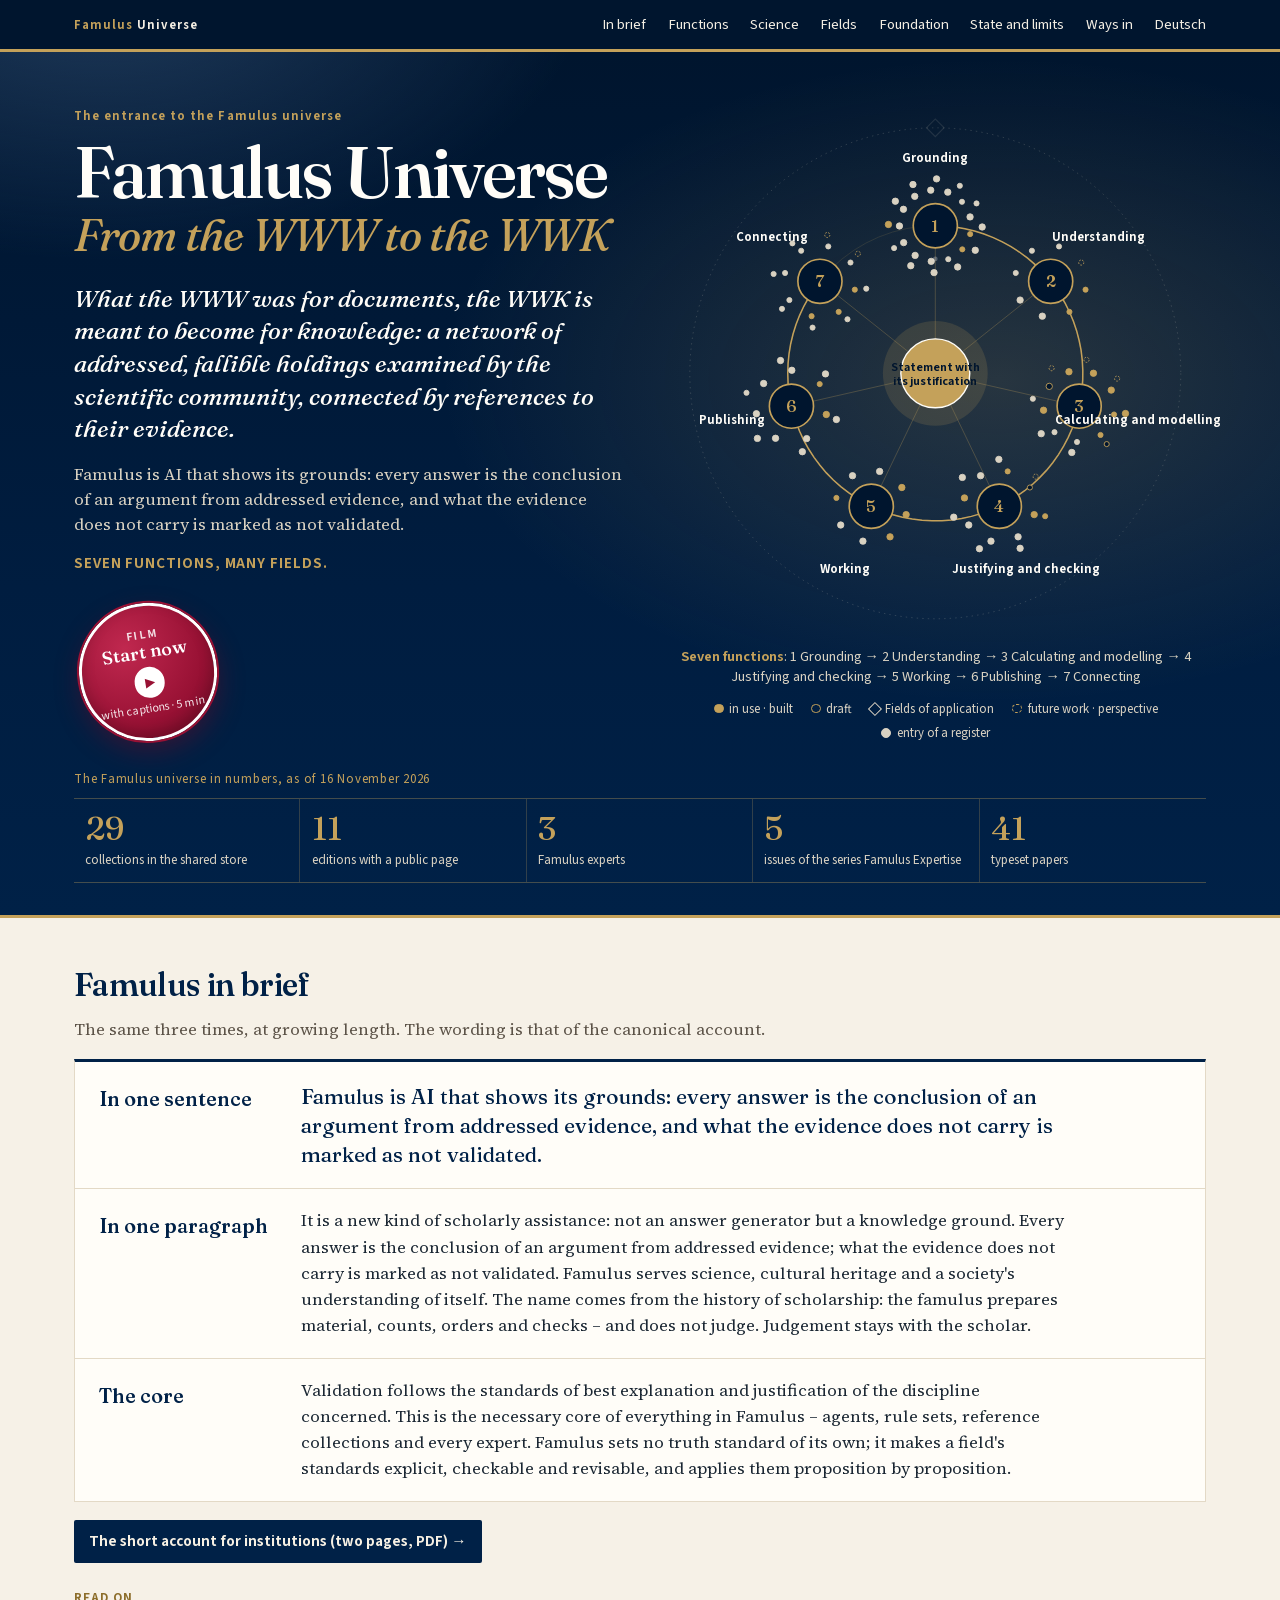
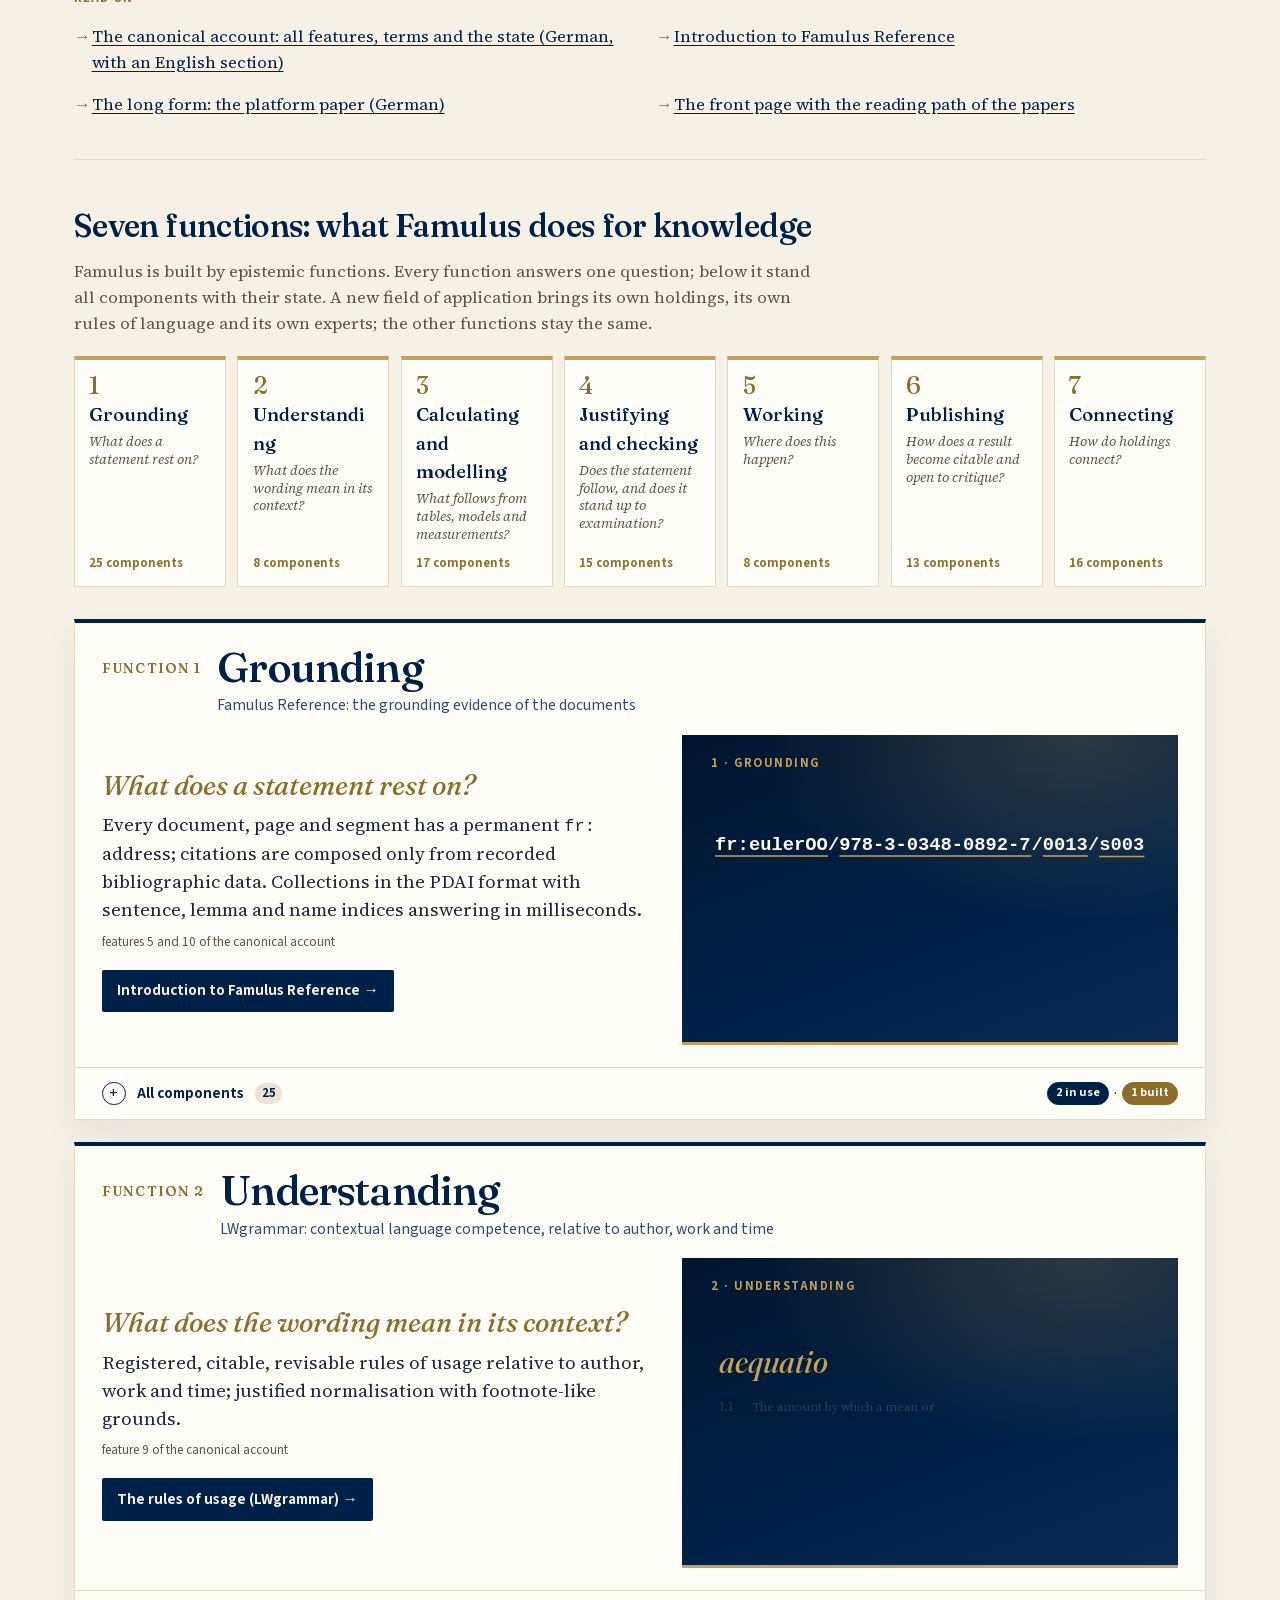
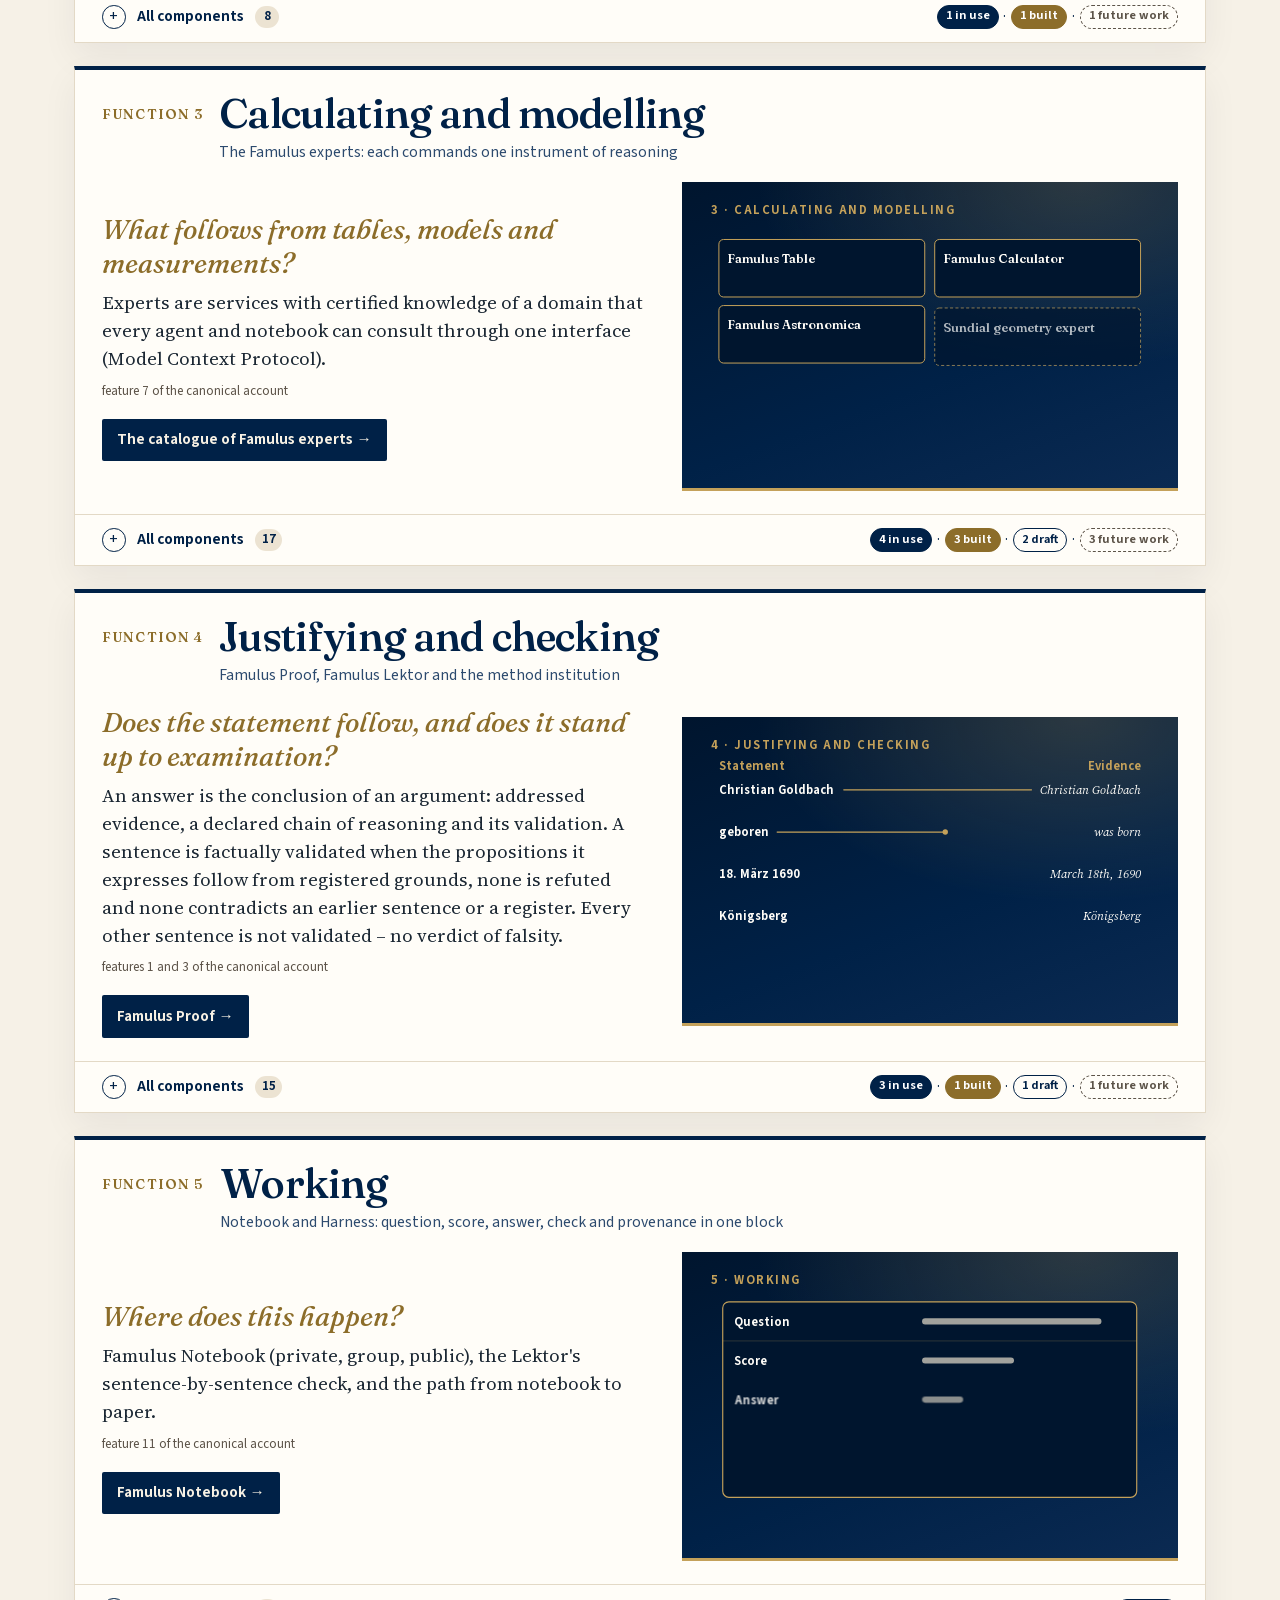
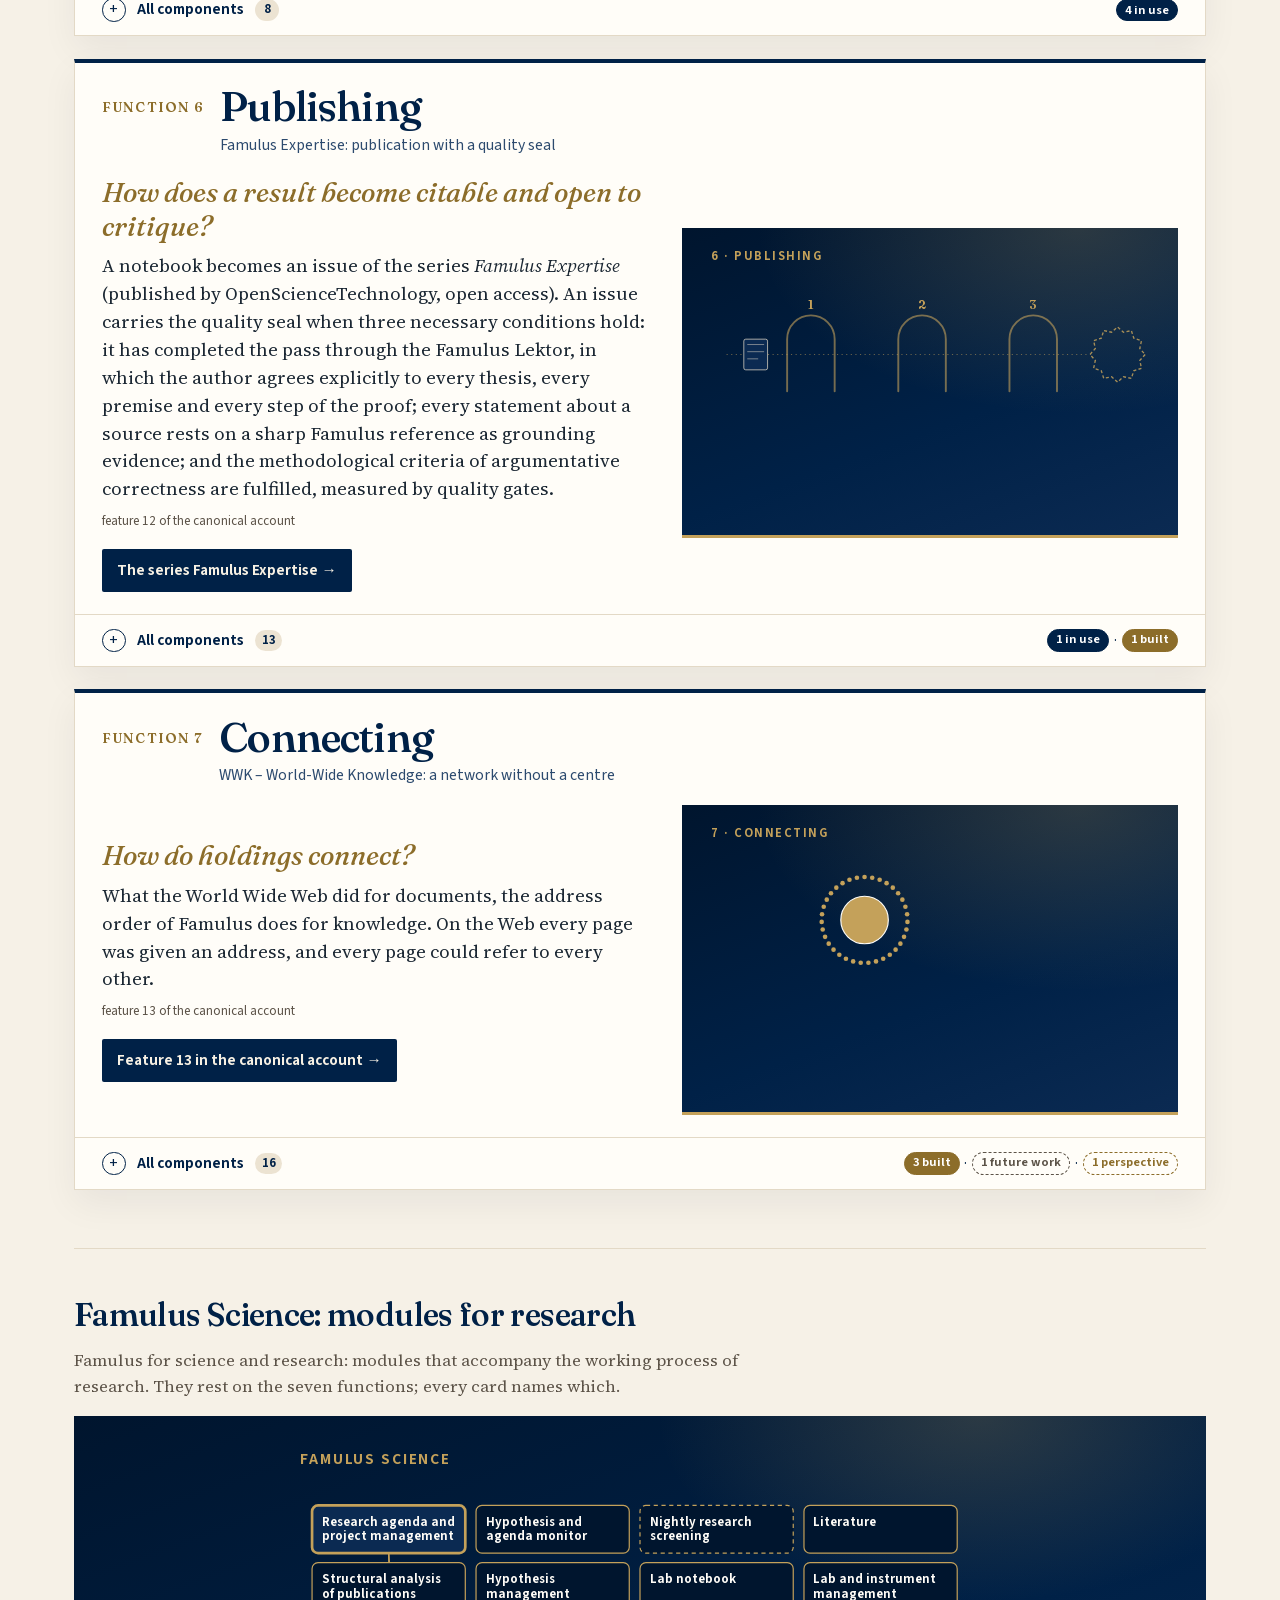
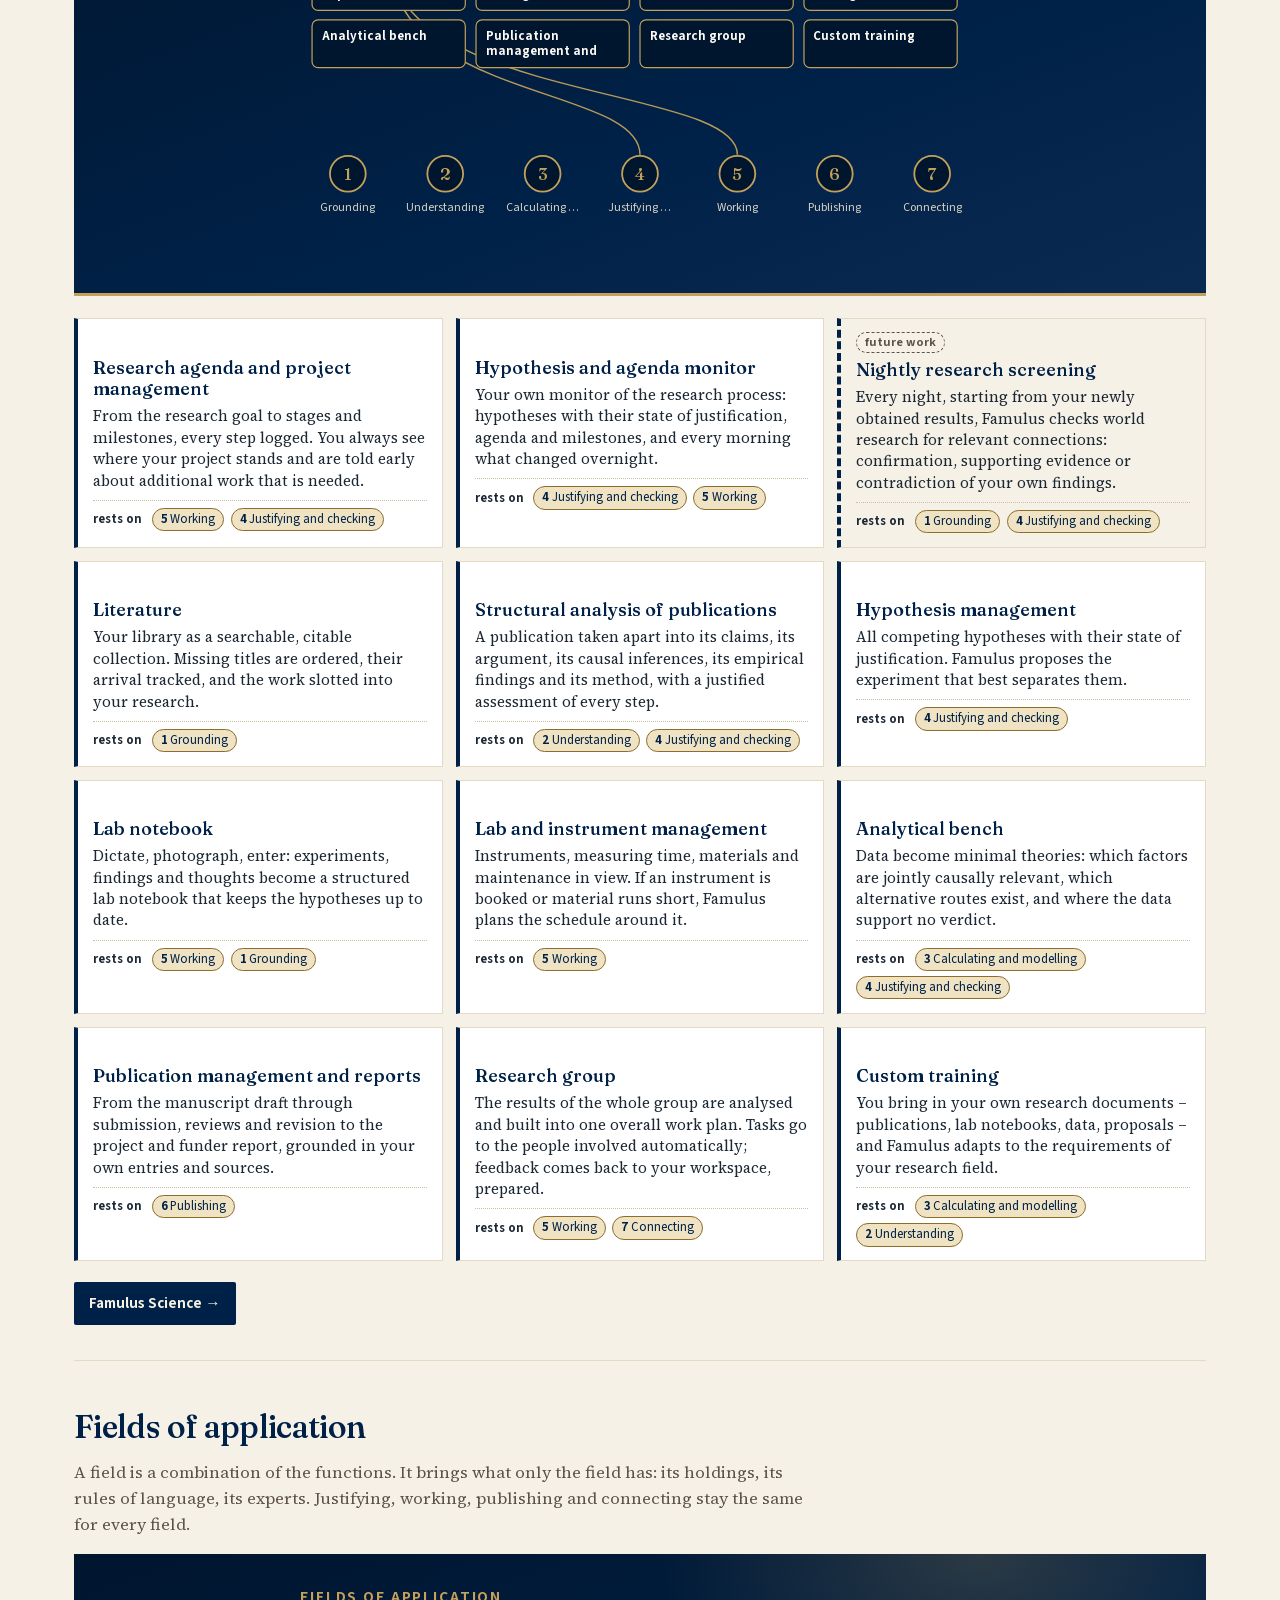
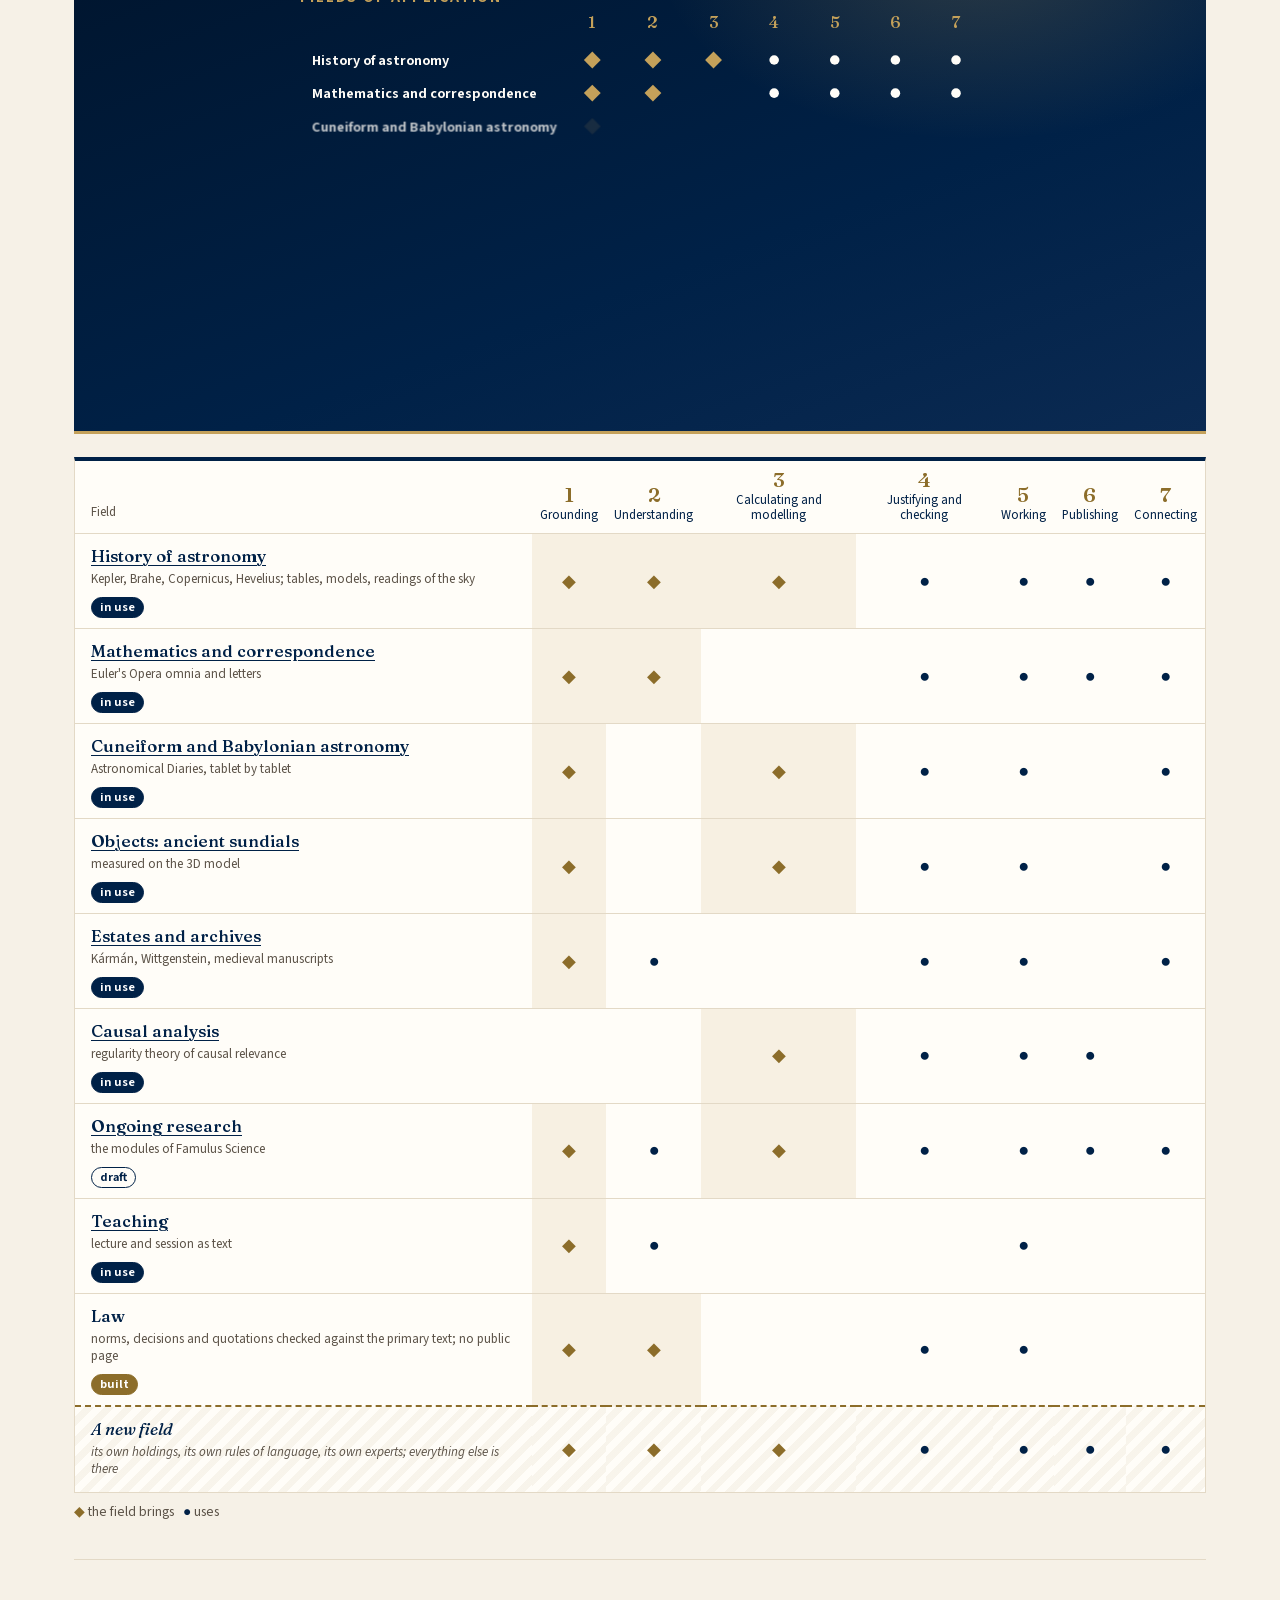
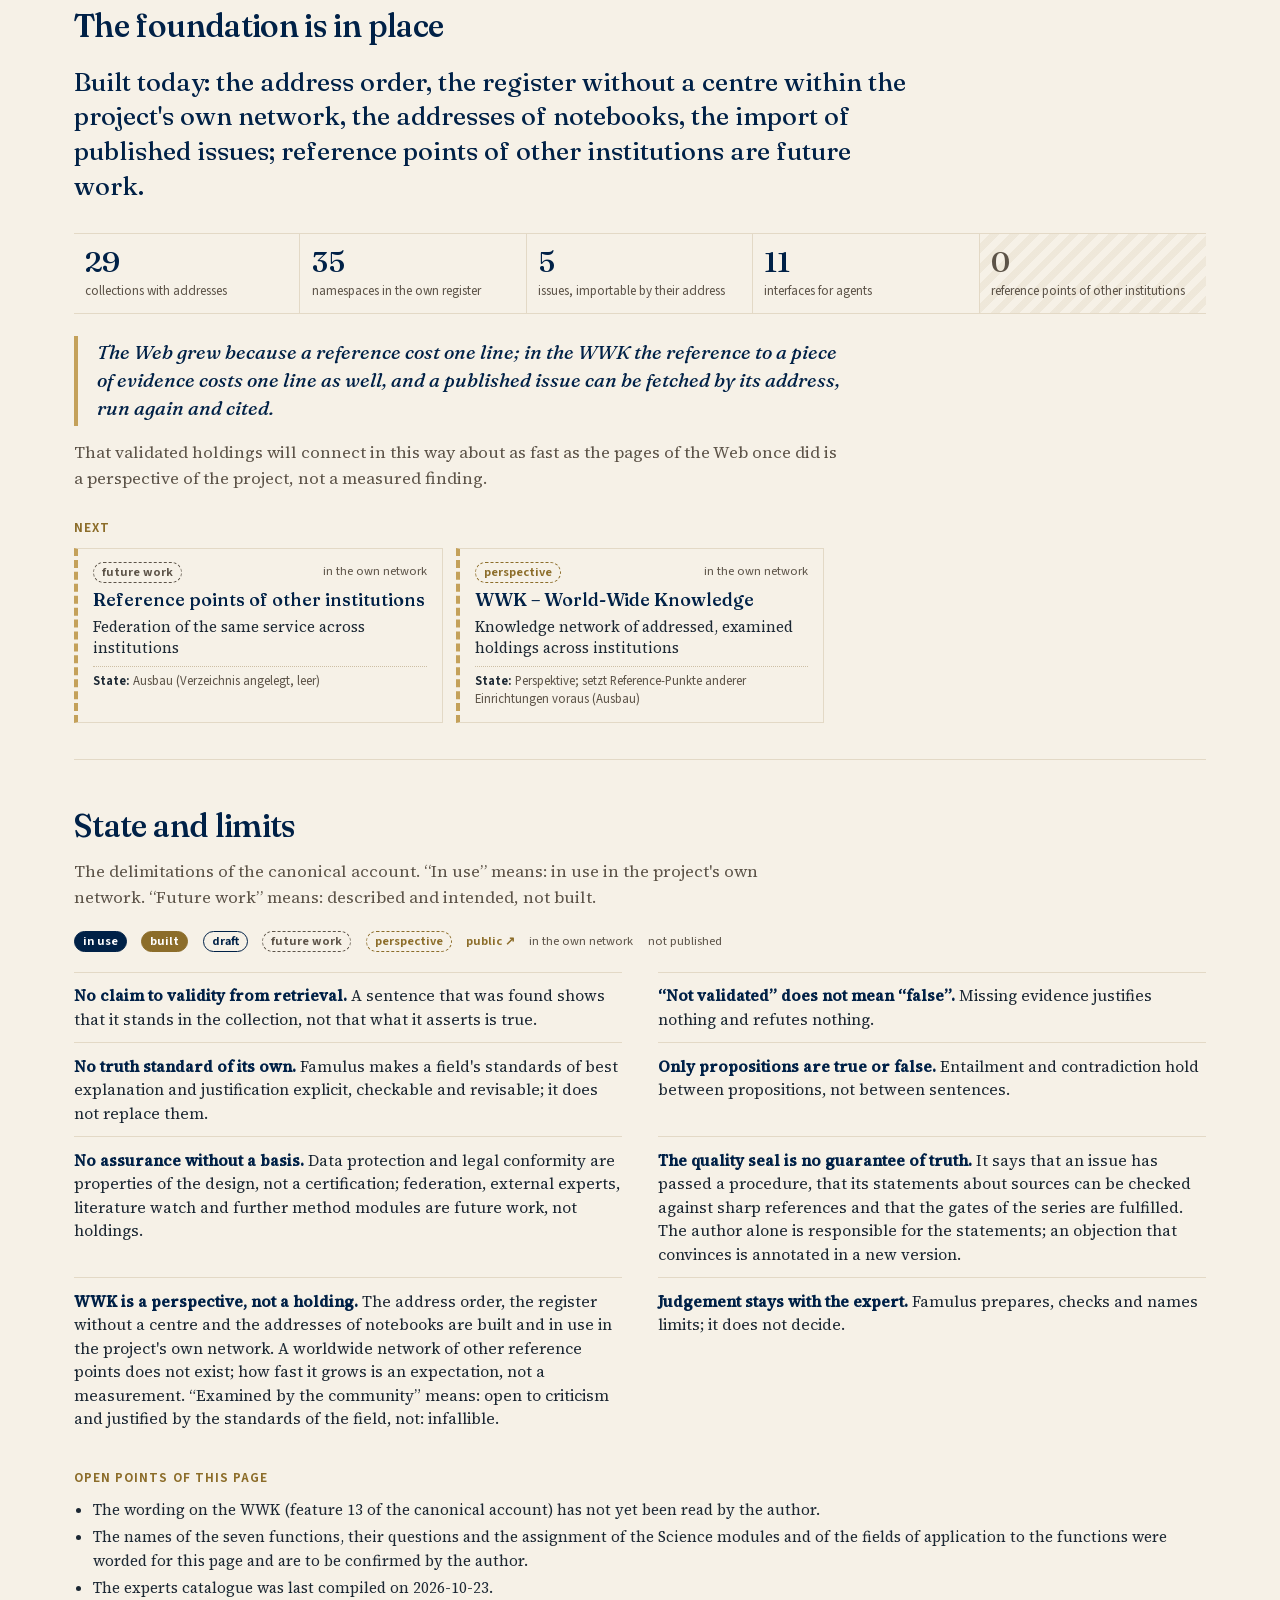
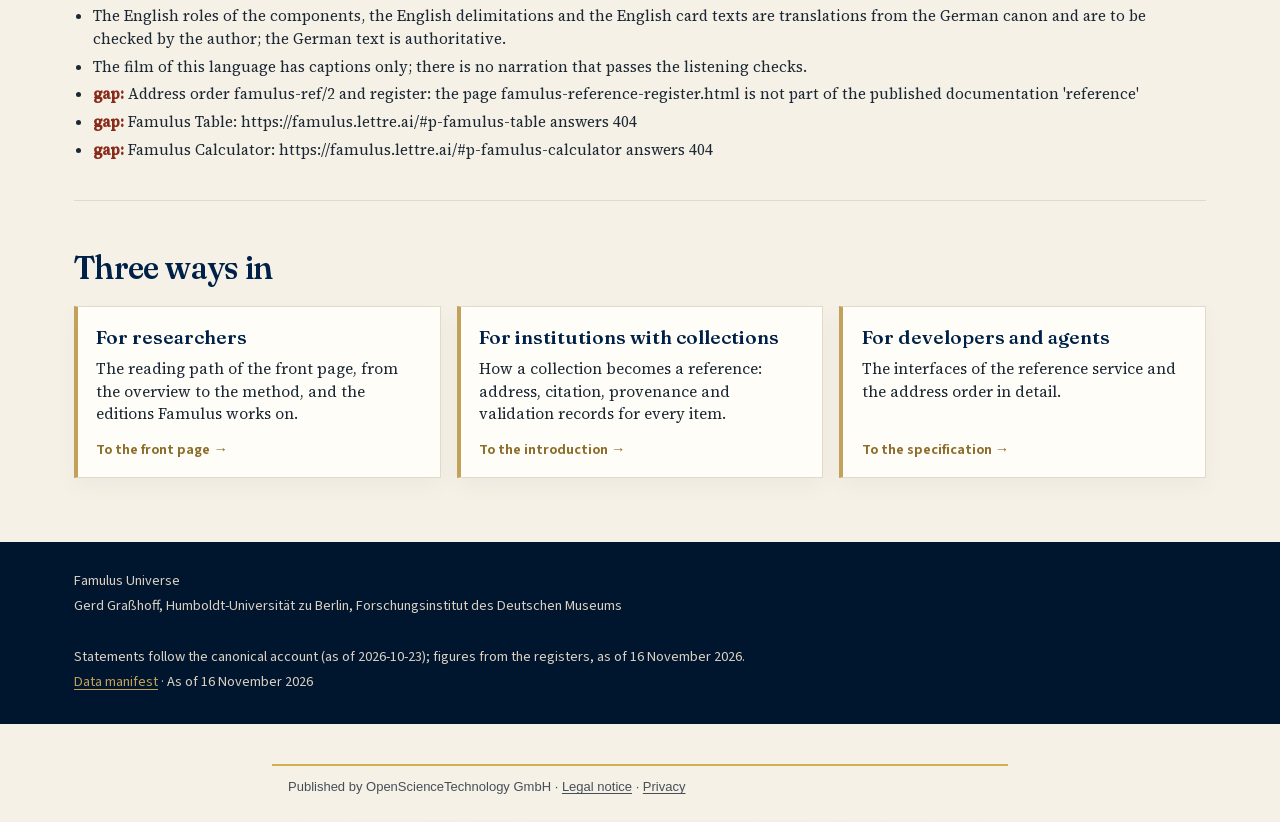
==== commit 4528b9cd: "Build universum" ====
--- a/en/index.html
+++ b/en/index.html
@@ -10,9 +10,9 @@
   <meta property="og:description" content="The entrance to the Famulus universe: reference, validation, experts, working medium, publication and the knowledge network WWK (World-Wide Knowledge) in one overview, with the state of every component.">
   <meta property="og:type" content="website">
   <link rel="icon" href="../favicon.svg" type="image/svg+xml">
-  <link rel="stylesheet" href="../assets/fonts.css?v=20261113020424">
-  <link rel="stylesheet" href="../assets/landing.css?v=20261113020424">
-  <link rel="stylesheet" href="../assets/universum.css?v=20261113020424">
+  <link rel="stylesheet" href="../assets/fonts.css?v=20261116101946">
+  <link rel="stylesheet" href="../assets/landing.css?v=20261116101946">
+  <link rel="stylesheet" href="../assets/universum.css?v=20261116101946">
 <!-- famulus:publisher:start -->
 <meta name="referrer" content="no-referrer-when-downgrade">
 <meta name="publisher" content="OpenScienceTechnology GmbH">
@@ -28,7 +28,9 @@
       <p class="brand"><a href="./"><span>Famulus</span> Universe</a></p>
       <nav aria-label="Sections">
         <a href="#kurz">In brief</a>
-        <a href="#kapitel">Chapters</a>
+        <a href="#kapitel">Functions</a>
+        <a href="#science">Science</a>
+        <a href="#felder">Fields</a>
         <a href="#fundament">Foundation</a>
         <a href="#stand">State and limits</a>
         <a href="#zugaenge">Ways in</a>
@@ -38,30 +40,32 @@
   </header>
 
   <main id="inhalt" class="uv">
-<section class="hero uv-hero"><div class="wrap uv-hero-grid"><div class="uv-hero-text"><p class="kicker">The entrance to the Famulus universe</p><h1>Famulus Universe<em>From the WWW to the WWK</em></h1><p class="uv-persp">What the WWW was for documents, the WWK is meant to become for knowledge: a network of addressed, fallible holdings examined by the scientific community, connected by references to their evidence.</p><p class="uv-sentence">Famulus is AI that shows its grounds: every answer is the conclusion of an argument from addressed evidence, and what the evidence does not carry is marked as not validated.</p>        <a class="hero-sticker" href="#rundgang" data-guide-start><span class="hs-k">Film</span><span class="hs-t">Start now</span><span class="hs-play" aria-hidden="true">▶</span><span class="hs-s">with captions · 3 min</span></a>
-</div><div class="uv-map" id="karte"><div class="uv-map-stage" role="img" aria-label="Map of the Famulus universe: six chapters around the core, every mark a component"></div><p class="uv-map-info" aria-live="polite"></p></div></div><div class="wrap"><p class="uv-fig-label">The Famulus universe in numbers, as of 12 November 2026</p><div class="figures uv-figures" style="--cols:5"><div><span class="v">29</span><span class="k">collections in the shared store</span></div><div><span class="v">11</span><span class="k">editions with a public page</span></div><div><span class="v">3</span><span class="k">Famulus experts</span></div><div><span class="v">5</span><span class="k">issues of the series Famulus Expertise</span></div><div><span class="v">26</span><span class="k">typeset papers</span></div></div></div></section>
+<section class="hero uv-hero"><div class="wrap uv-hero-grid"><div class="uv-hero-text"><p class="kicker">The entrance to the Famulus universe</p><h1>Famulus Universe<em>From the WWW to the WWK</em></h1><p class="uv-persp">What the WWW was for documents, the WWK is meant to become for knowledge: a network of addressed, fallible holdings examined by the scientific community, connected by references to their evidence.</p><p class="uv-sentence">Famulus is AI that shows its grounds: every answer is the conclusion of an argument from addressed evidence, and what the evidence does not carry is marked as not validated.</p><p class="uv-tagline">Seven functions, many fields.</p>        <a class="hero-sticker" href="#rundgang" data-guide-start><span class="hs-k">Film</span><span class="hs-t">Start now</span><span class="hs-play" aria-hidden="true">▶</span><span class="hs-s">with captions · 5 min</span></a>
+</div><div class="uv-map" id="karte"><div class="uv-map-stage" role="img" aria-label="Map of the Famulus universe: seven functions around the core, every mark a component; outside, the fields of application"></div><p class="uv-map-info" aria-live="polite"></p></div></div><div class="wrap"><p class="uv-fig-label">The Famulus universe in numbers, as of 16 November 2026</p><div class="figures uv-figures" style="--cols:5"><div><span class="v">29</span><span class="k">collections in the shared store</span></div><div><span class="v">11</span><span class="k">editions with a public page</span></div><div><span class="v">3</span><span class="k">Famulus experts</span></div><div><span class="v">5</span><span class="k">issues of the series Famulus Expertise</span></div><div><span class="v">41</span><span class="k">typeset papers</span></div></div></div></section>
     <div class="wrap">
-<section class="band uv-brief" id="kurz"><h2>Famulus in brief</h2><p class="section-lead">The same three times, at growing length. The wording is that of the canonical account.</p><div class="uv-steps"><div class="uv-step"><h3>In one sentence</h3><p>Famulus is AI that shows its grounds: every answer is the conclusion of an argument from addressed evidence, and what the evidence does not carry is marked as not validated.</p></div><div class="uv-step"><h3>In one paragraph</h3><p>It is a new kind of scholarly assistance: not an answer generator but a knowledge ground. Every answer is the conclusion of an argument from addressed evidence; what the evidence does not carry is marked as not validated. Famulus serves science, cultural heritage and a society's understanding of itself. The name comes from the history of scholarship: the famulus prepares material, counts, orders and checks – and does not judge. Judgement stays with the scholar.</p></div><div class="uv-step"><h3>The core</h3><p>Validation follows the standards of best explanation and justification of the discipline concerned. This is the necessary core of everything in Famulus – agents, rule sets, reference collections and every expert. Famulus sets no truth standard of its own; it makes a field's standards explicit, checkable and revisable, and applies them proposition by proposition.</p></div></div><h3 class="uv-sub">Read on</h3><ul class="uv-reading"><li><a href="https://famulus.lettre.ai/docs/reference/famulus.html">The canonical account: all features, terms and the state (German, with an English section)</a></li><li><a href="https://famulus.lettre.ai/docs/reference/famulus-reference-introduction.html">Introduction to Famulus Reference</a></li><li><a href="https://famulus.lettre.ai/#p-famulus-plattform">The long form: the platform paper (German)</a></li><li><a href="https://famulus.lettre.ai/">The front page with the reading path of the papers</a></li></ul></section>
-<section class="band uv-chapters" id="kapitel"><h2>Six chapters: the path of a statement</h2><p class="section-lead">From the address of a passage to the network. Every chapter names one thought, one way in and all components with their state.</p><nav class="uv-index" aria-label="Six chapters: the path of a statement"><a class="uv-tile" href="#kap-referenz"><span class="uv-tile-num">I</span><span class="uv-tile-name">Reference</span><span class="uv-tile-title">Grounded · Opened holdings</span><span class="uv-tile-n">24 components</span></a><a class="uv-tile" href="#kap-validierung"><span class="uv-tile-num">II</span><span class="uv-tile-name">Validation</span><span class="uv-tile-title">Justified · Validated sentence by sentence</span><span class="uv-tile-n">19 components</span></a><a class="uv-tile" href="#kap-experten"><span class="uv-tile-num">III</span><span class="uv-tile-name">Experts</span><span class="uv-tile-title">An open network of Famulus experts</span><span class="uv-tile-n">13 components</span></a><a class="uv-tile" href="#kap-arbeitsmedium"><span class="uv-tile-num">IV</span><span class="uv-tile-name">Working medium</span><span class="uv-tile-title">Working medium</span><span class="uv-tile-n">14 components</span></a><a class="uv-tile" href="#kap-publikation"><span class="uv-tile-num">V</span><span class="uv-tile-name">Publication</span><span class="uv-tile-title">Publication with a quality seal</span><span class="uv-tile-n">12 components</span></a><a class="uv-tile" href="#kap-wwk"><span class="uv-tile-num">VI</span><span class="uv-tile-name">WWK</span><span class="uv-tile-title">The knowledge network: WWK – World-Wide Knowledge</span><span class="uv-tile-n">16 components</span></a></nav><article class="uv-chapter" id="kap-referenz" data-chapter="referenz"><header class="uv-ch-head"><p class="uv-ch-num">Chapter I</p><h3>Reference</h3><p class="uv-ch-title">Grounded · Opened holdings</p></header><div class="uv-ch-body"><div class="uv-ch-text"><p class="uv-claim">Every document, page and segment has a permanent <code>fr:</code> address; citations are composed only from recorded bibliographic data. Collections in the PDAI format with sentence, lemma and name indices answering in milliseconds.</p><p class="uv-claim-src">features 5 and 10 of the canonical account</p><p class="uv-go-row"><a class="go uv-main" href="https://famulus.lettre.ai/docs/reference/famulus-reference-introduction.html">Introduction to Famulus Reference &rarr;</a></p></div><div class="uv-mini" data-scene="adresse" aria-hidden="true"></div></div><details class="uv-all"><summary><span>All components</span> <span class="uv-n">24</span><span class="uv-tally"><span class="uv-st uv-st-laeuft">2 in use</span> · <span class="uv-st uv-st-gebaut">1 built</span></span></summary><div class="uv-group"><h4>Knowledge ground and addresses <span class="uv-n">4</span></h4><ul class="uv-cards"><li class="uv-card" data-state="laeuft" data-place="netz"><p class="uv-card-head"><span class="uv-st uv-st-laeuft">in use</span><span class="uv-pl uv-pl-netz">in the own network</span></p><h5>Famulus Reference</h5><p class="uv-card-text">Knowledge ground, fr: addresses, citation, provenance; shared store (DuckLake) and reference service</p><p class="uv-card-facts">29 collections in the shared store</p><p class="uv-card-stand" lang="de"><b>State:</b> läuft (29 Sammlungen im gemeinsamen Speicher, Stand 11.11.2026; am 23.10.2026 waren es acht)</p></li><li class="uv-card" data-state="gebaut" data-place="netz"><p class="uv-card-head"><span class="uv-st uv-st-gebaut">built</span><span class="uv-pl uv-pl-netz">in the own network</span></p><h5>Address order famulus-ref/2 and register</h5><p class="uv-card-text">The address order famulus-ref/2 and its register without a centre: every object has exactly one fr: address; every reference point publishes its own signed register.</p><p class="uv-card-facts">35 namespaces at the own reference point</p></li><li class="uv-card" data-state="" data-place="public"><p class="uv-card-head"><span class="uv-pl uv-pl-public">public</span></p><h5><a href="https://famulus.lettre.ai/docs/reference/famulus-reference.html">Technical specification of Famulus Reference</a></h5></li><li class="uv-card" data-state="" data-place="public"><p class="uv-card-head"><span class="uv-pl uv-pl-public">public</span></p><h5><a href="https://famulus.lettre.ai/docs/reference/ducklake.html">The shared store (DuckLake)</a></h5></li></ul></div><div class="uv-group"><h4>Opened holdings and editions <span class="uv-n">14</span></h4><ul class="uv-chips"><li class="uv-chip" data-place="public"><a href="https://famulus.lettre.ai/editions/">Overview of the editions</a></li><li class="uv-chip" data-place="public"><a href="https://famulus.lettre.ai/euler/">Euler</a></li><li class="uv-chip" data-place="public"><a href="https://famulus.lettre.ai/kepler/">Kepler</a></li><li class="uv-chip" data-place="public"><a href="https://famulus.lettre.ai/kepleriana/">Kepleriana 2026</a></li><li class="uv-chip" data-place="public"><a href="https://famulus.lettre.ai/brahe/">Brahe</a></li><li class="uv-chip" data-place="public"><a href="https://famulus.lettre.ai/kopernikus/">Kopernikus</a></li><li class="uv-chip" data-place="netz">Hevelius<span class="uv-pl uv-pl-netz">in the own network</span></li><li class="uv-chip" data-place="public"><a href="https://famulus.lettre.ai/babylon/">Babylonische Astronomie</a></li><li class="uv-chip" data-place="public"><a href="https://famulus.lettre.ai/sundials/">Ancient Sundials</a></li><li class="uv-chip" data-place="public"><a href="https://famulus.lettre.ai/medieval/">Mittelalterliche Handschriften</a></li><li class="uv-chip" data-place="public"><a href="https://famulus.lettre.ai/karman/">Kármán-Nachlass</a></li><li class="uv-chip" data-place="public"><a href="https://famulus.lettre.ai/wittgenstein-mechanik/">Wittgenstein und die Mechanik</a></li><li class="uv-chip" data-place="public"><a href="https://famulus.lettre.ai/tractatus-typoskripte/">Tractatus-Typoskripte</a></li><li class="uv-chip" data-place="netz">Kirch Collection<span class="uv-pl uv-pl-netz">in the own network</span></li></ul></div><div class="uv-group"><h4>Capture, format, reading <span class="uv-n">3</span></h4><ul class="uv-cards"><li class="uv-card" data-state="laeuft" data-place="public"><p class="uv-card-head"><span class="uv-st uv-st-laeuft">in use</span><span class="uv-pl uv-pl-public">public</span></p><h5><a href="https://famulus.lettre.ai/repro/">Famulus Repro</a></h5><p class="uv-card-text">Capture with smartphone and tablet, processing on one's own computer</p></li><li class="uv-card" data-state="" data-place="public"><p class="uv-card-head"><span class="uv-pl uv-pl-public">public</span></p><h5><a href="https://famulus.lettre.ai/docs/pdai/">PDAI: page-faithful, structured holdings</a></h5></li><li class="uv-card" data-state="" data-place="public"><p class="uv-card-head"><span class="uv-pl uv-pl-public">public</span></p><h5><a href="https://famulus.lettre.ai/docs/viewer/">AI-Viewer: facsimile, transcription, tools</a></h5></li></ul></div><div class="uv-group"><h4>Method <span class="uv-n">3</span></h4><ul class="uv-cards"><li class="uv-card" data-state="" data-place="public"><p class="uv-card-head"><span class="uv-pl uv-pl-public">public</span></p><h5><a href="https://famulus.lettre.ai/#p-ai-scholar">Famulus Reference</a></h5><p class="uv-card-facts">17 pp.</p></li><li class="uv-card" data-state="" data-place="netz"><p class="uv-card-head"><span class="uv-pl uv-pl-netz">in the own network</span></p><h5>The Famulus Data Layer</h5><p class="uv-card-facts">12 pp.</p></li><li class="uv-card" data-state="" data-place="netz"><p class="uv-card-head"><span class="uv-pl uv-pl-netz">in the own network</span></p><h5>Famulus Register and Dossiers</h5><p class="uv-card-facts">18 pp.</p></li></ul></div></details></article><article class="uv-chapter" id="kap-validierung" data-chapter="validierung"><header class="uv-ch-head"><p class="uv-ch-num">Chapter II</p><h3>Validation</h3><p class="uv-ch-title">Justified · Validated sentence by sentence</p></header><div class="uv-ch-body"><div class="uv-ch-text"><p class="uv-claim">An answer is the conclusion of an argument: addressed evidence, a declared chain of reasoning and its validation. A sentence is factually validated when the propositions it expresses follow from registered grounds, none is refuted and none contradicts an earlier sentence or a register. Every other sentence is not validated – no verdict of falsity.</p><p class="uv-claim-src">features 1 and 3 of the canonical account</p><p class="uv-go-row"><a class="go uv-main" href="https://famulus.lettre.ai/proof/">Famulus Proof &rarr;</a></p></div><div class="uv-mini" data-scene="beleg" aria-hidden="true"></div></div><details class="uv-all"><summary><span>All components</span> <span class="uv-n">19</span><span class="uv-tally"><span class="uv-st uv-st-laeuft">4 in use</span> · <span class="uv-st uv-st-gebaut">2 built</span> · <span class="uv-st uv-st-entwurf">1 draft</span> · <span class="uv-st uv-st-ausbau">1 future work</span></span></summary><div class="uv-group"><h4>Justification <span class="uv-n">4</span></h4><ul class="uv-cards"><li class="uv-card" data-state="laeuft" data-place="public"><p class="uv-card-head"><span class="uv-st uv-st-laeuft">in use</span><span class="uv-pl uv-pl-public">public</span></p><h5><a href="https://famulus.lettre.ai/proof/">Famulus Proof</a></h5><p class="uv-card-text">Justification, evidence space, validity tree, FQL</p></li><li class="uv-card" data-state="" data-place="public"><p class="uv-card-head"><span class="uv-pl uv-pl-public">public</span></p><h5><a href="https://famulus.lettre.ai/docs/proof/filterung.html">The evidence space and its filtering (German)</a></h5></li><li class="uv-card" data-state="" data-place="public"><p class="uv-card-head"><span class="uv-pl uv-pl-public">public</span></p><h5><a href="https://famulus.lettre.ai/docs/proof/validitaetsbaum.html">The validity tree (German)</a></h5></li><li class="uv-card" data-state="" data-place="public"><p class="uv-card-head"><span class="uv-pl uv-pl-public">public</span></p><h5><a href="https://famulus.lettre.ai/docs/notebook/famulus-query-language.html">FQL, the query language (German)</a></h5></li></ul></div><div class="uv-group"><h4>Sentence by sentence <span class="uv-n">4</span></h4><ul class="uv-cards"><li class="uv-card" data-state="laeuft" data-place="public"><p class="uv-card-head"><span class="uv-st uv-st-laeuft">in use</span><span class="uv-pl uv-pl-public">public</span></p><h5><a href="https://famulus.lettre.ai/lektor/">Famulus Lektor</a></h5><p class="uv-card-text">Sentence-by-sentence check of the factual validity of a text</p></li><li class="uv-card" data-state="" data-place="public"><p class="uv-card-head"><span class="uv-pl uv-pl-public">public</span></p><h5><a href="https://famulus.lettre.ai/docs/lektor/sachliche-validitaet.html">Factual validity (German)</a></h5></li><li class="uv-card" data-state="gebaut" data-place="netz"><p class="uv-card-head"><span class="uv-st uv-st-gebaut">built</span><span class="uv-pl uv-pl-netz">in the own network</span></p><h5>Famulus Lektor: argument and assent</h5><p class="uv-card-text">Reconstruction of the argument of a paper or issue (thesis, premises, lines of proof, evidence at its place); the page on which the author agrees point by point or declines with a reason</p><p class="uv-card-stand" lang="de"><b>State:</b> Stand 11.11.2026: gebaut; das Argument von vier der fünf Hefte ist rekonstruiert (71 bis 139 Punkte je Heft vorgelegt), keine Zustimmung erteilt</p></li><li class="uv-card" data-state="entwurf" data-place="netz"><p class="uv-card-head"><span class="uv-st uv-st-entwurf">draft</span><span class="uv-pl uv-pl-netz">in the own network</span></p><h5>Argument reconstruction of arbitrary texts</h5><p class="uv-card-text">Reconstruction, check of gaps and stringency, argument schemes after style templates</p><p class="uv-card-stand" lang="de"><b>State:</b> Entwurf (Relationsbenchmark vorhanden)</p></li></ul></div><div class="uv-group"><h4>Method institution <span class="uv-n">7</span></h4><ul class="uv-cards"><li class="uv-card" data-state="laeuft" data-place="netz"><p class="uv-card-head"><span class="uv-st uv-st-laeuft">in use</span><span class="uv-pl uv-pl-netz">in the own network</span></p><h5>Method institution</h5><p class="uv-card-text">Chains of inference (FQL), causal analyser, needle audit for contradictions, golden queries</p></li><li class="uv-card" data-state="" data-place="public"><p class="uv-card-head"><span class="uv-pl uv-pl-public">public</span></p><h5><a href="https://famulus.lettre.ai/kausalitaet/">Causality: the regularity theory</a></h5></li><li class="uv-card" data-state="" data-place="public"><p class="uv-card-head"><span class="uv-pl uv-pl-public">public</span></p><h5><a href="https://famulus.lettre.ai/#p-famulus-reasoning">Famulus Reasoning</a></h5><p class="uv-card-facts">22 pp.</p></li><li class="uv-card" data-state="" data-place="public"><p class="uv-card-head"><span class="uv-pl uv-pl-public">public</span></p><h5><a href="https://famulus.lettre.ai/#p-famulus-probe-lab">The Famulus Probe Lab</a></h5><p class="uv-card-facts">19 pp.</p></li><li class="uv-card" data-state="" data-place="public"><p class="uv-card-head"><span class="uv-pl uv-pl-public">public</span></p><h5><a href="https://famulus.lettre.ai/#p-ai-erasmus-golden-queries">Famulus Golden Queries and Benchmark</a></h5><p class="uv-card-facts">19 pp.</p></li><li class="uv-card" data-state="" data-place="public"><p class="uv-card-head"><span class="uv-pl uv-pl-public">public</span></p><h5><a href="https://famulus.lettre.ai/#p-computationalEpistemology">Computational Epistemology: Foundations</a></h5><p class="uv-card-facts">19 pp.</p></li><li class="uv-card" data-state="ausbau" data-place="netz"><p class="uv-card-head"><span class="uv-st uv-st-ausbau">future work</span><span class="uv-pl uv-pl-netz">in the own network</span></p><h5>Statistics, laboratory and experimental settings, assessment of findings</h5><p class="uv-card-text">Further rule sets of the method institution</p></li></ul></div><div class="uv-group"><h4>Language institution <span class="uv-n">4</span></h4><ul class="uv-cards"><li class="uv-card" data-state="laeuft" data-place="netz"><p class="uv-card-head"><span class="uv-st uv-st-laeuft">in use</span><span class="uv-pl uv-pl-netz">in the own network</span></p><h5>Language institution (LWgrammar)</h5><p class="uv-card-text">Register of the rules of usage, justified normalisation</p></li><li class="uv-card" data-state="gebaut" data-place="netz"><p class="uv-card-head"><span class="uv-st uv-st-gebaut">built</span><span class="uv-pl uv-pl-netz">in the own network</span></p><h5>Latin technical terminology (LWgrammar)</h5><p class="uv-card-text">Special collection “Kepler: A Finding Dictionary of Geometrical and Astronomical Terms”; registers on the history of astronomy and on causality</p></li><li class="uv-card" data-state="" data-place="public"><p class="uv-card-head"><span class="uv-pl uv-pl-public">public</span></p><h5><a href="https://famulus.lettre.ai/docs/writing/">Writing guide (LWgrammar)</a></h5></li><li class="uv-card" data-state="" data-place="public"><p class="uv-card-head"><span class="uv-pl uv-pl-public">public</span></p><h5><a href="https://famulus.lettre.ai/#p-lwgrammar-oed-ai">Wittgensteinian Grammar and OED Dictionaries for AI</a></h5><p class="uv-card-facts">26 pp.</p></li></ul></div></details></article><article class="uv-chapter" id="kap-experten" data-chapter="experten"><header class="uv-ch-head"><p class="uv-ch-num">Chapter III</p><h3>Experts</h3><p class="uv-ch-title">An open network of Famulus experts</p></header><div class="uv-ch-body"><div class="uv-ch-text"><p class="uv-claim">Experts are services with certified knowledge of a domain that every agent and notebook can consult through one interface (Model Context Protocol).</p><p class="uv-claim-src">feature 7 of the canonical account</p><p class="uv-go-row"><a class="go uv-main" href="https://famulus.lettre.ai/experts/">The catalogue of Famulus experts &rarr;</a></p></div><div class="uv-mini" data-scene="experte" aria-hidden="true"></div></div><details class="uv-all"><summary><span>All components</span> <span class="uv-n">13</span><span class="uv-tally"><span class="uv-st uv-st-laeuft">4 in use</span> · <span class="uv-st uv-st-entwurf">2 draft</span> · <span class="uv-st uv-st-ausbau">4 future work</span></span></summary><div class="uv-group"><h4>The experts <span class="uv-n">3</span></h4><ul class="uv-cards"><li class="uv-card" data-state="laeuft" data-place="public"><p class="uv-card-head"><span class="uv-st uv-st-laeuft">in use</span><span class="uv-pl uv-pl-public">public</span></p><h5><a href="https://famulus.lettre.ai/experts/">Astronomy expert</a></h5><p class="uv-card-text">Historical planetary models, the reading of the sky after DE441, star catalogues, maps and animations</p><p class="uv-card-facts">3 comparisons measured, 2 passed (as of 2026-10-23)</p><p class="uv-card-stand" lang="de"><b>State:</b> läuft, Vergleiche gemessen (Almagest gegen van Gents Rechner: größte Abweichung 6,8·10⁻¹² Bogenminuten; DE441 gegen Horizons: 0,035 Bogenminuten); Modelle ohne belegte Parameter (Kopernikus, Kepler, babylonische Schrittfunktionen) stehen als Lücke</p></li><li class="uv-card" data-state="laeuft" data-place="public"><p class="uv-card-head"><span class="uv-st uv-st-laeuft">in use</span><span class="uv-pl uv-pl-public">public</span></p><h5><a href="https://famulus.lettre.ai/experts/">Calendar expert</a></h5><p class="uv-card-text">Calendar conversions for normalisation, without guessed dates</p><p class="uv-card-facts">0 comparisons measured, 0 passed (as of 2026-10-23)</p><p class="uv-card-stand" lang="de"><b>State:</b> läuft; noch kein gemessener Vergleich</p></li><li class="uv-card" data-state="entwurf" data-place="public"><p class="uv-card-head"><span class="uv-st uv-st-entwurf">draft</span><span class="uv-pl uv-pl-public">public</span></p><h5><a href="https://famulus.lettre.ai/experts/">Sundial geometry expert</a></h5><p class="uv-card-text">Typology of ancient sundials by shadow surface and body form; 3-D models of the conic sundial</p><p class="uv-card-facts">2 comparisons measured, 2 passed (as of 2026-10-23)</p><p class="uv-card-stand" lang="de"><b>State:</b> Entwurf; zwei Vergleiche gemessen (Rechenbeispiel Rhodos: größte Abweichung 0,0009 d; Solstitiallinien von 35 gescannten Kegeluhren: Median 3,2 %); Kugel-, Zylinder- und ebene Uhren nur als Typologie</p></li></ul></div><div class="uv-group"><h4>Catalogue and description <span class="uv-n">4</span></h4><ul class="uv-cards"><li class="uv-card" data-state="entwurf" data-place="netz"><p class="uv-card-head"><span class="uv-st uv-st-entwurf">draft</span><span class="uv-pl uv-pl-netz">in the own network</span></p><h5>Register and catalogue of the experts</h5><p class="uv-card-text">Open, fast, curated admission with a life cycle; catalogue with domain, state, gates, metrics and gaps per expert</p><p class="uv-card-stand" lang="de"><b>State:</b> Entwurf (Register und Katalog angelegt, die eigenen Experten in der Bibliothek <code>famulus-experts</code> eingetragen; Experten anderer Einrichtungen: noch keiner; Aufnahme durch Fachgutachten: Ausbau)</p></li><li class="uv-card" data-state="" data-place="public"><p class="uv-card-head"><span class="uv-pl uv-pl-public">public</span></p><h5><a href="https://famulus.lettre.ai/docs/astronomy-expert/">The astronomy expert: state and comparisons</a></h5></li><li class="uv-card" data-state="" data-place="public"><p class="uv-card-head"><span class="uv-pl uv-pl-public">public</span></p><h5><a href="https://famulus.lettre.ai/docs/sundial-geometry-expert/">The sundial geometry expert: state and comparisons</a></h5></li><li class="uv-card" data-state="" data-place="netz"><p class="uv-card-head"><span class="uv-pl uv-pl-netz">in the own network</span></p><h5>The Famulus Astronomy Expert</h5><p class="uv-card-facts">18 pp.</p></li></ul></div><div class="uv-group"><h4>Special collections <span class="uv-n">2</span></h4><ul class="uv-cards"><li class="uv-card" data-state="laeuft" data-place="public"><p class="uv-card-head"><span class="uv-st uv-st-laeuft">in use</span><span class="uv-pl uv-pl-public">public</span></p><h5><a href="https://famulus.lettre.ai/babylon/">Cuneiform database</a></h5><p class="uv-card-text">Astronomical Diaries with a tablet browser; the sky panel consults the astronomy expert</p></li><li class="uv-card" data-state="laeuft" data-place="public"><p class="uv-card-head"><span class="uv-st uv-st-laeuft">in use</span><span class="uv-pl uv-pl-public">public</span></p><h5><a href="https://famulus.lettre.ai/visualization/">Visualisation reference</a></h5><p class="uv-card-text">Solved figure tasks as a reference for new figures</p></li></ul></div><div class="uv-group"><h4>Kinds planned as future work <span class="uv-n">4</span></h4><ul class="uv-cards"><li class="uv-card" data-state="ausbau" data-place="netz"><p class="uv-card-head"><span class="uv-st uv-st-ausbau">future work</span><span class="uv-pl uv-pl-netz">in the own network</span></p><h5>Language experts (e.g. Nahuatl, Florentine Codex)</h5><p class="uv-card-text">Lexicon, grammar and readings of a language</p></li><li class="uv-card" data-state="ausbau" data-place="netz"><p class="uv-card-head"><span class="uv-st uv-st-ausbau">future work</span><span class="uv-pl uv-pl-netz">in the own network</span></p><h5>Gazetteer</h5><p class="uv-card-text">Place lemmata per collection exist; an expert with historical name forms and positions</p></li><li class="uv-card" data-state="ausbau" data-place="netz"><p class="uv-card-head"><span class="uv-st uv-st-ausbau">future work</span><span class="uv-pl uv-pl-netz">in the own network</span></p><h5>Ancient geography</h5><p class="uv-card-text">Ptolemy's Geography, ancient roads and itineraries, the Stadiasmus of Patara</p><p class="uv-card-stand" lang="de"><b>State:</b> Quellen in PDAI erschlossen (Edition der Geographie 2006, Defaux 2017, Of Paths and Places 2017, Longitude 2016, Berggren/Jones 2000); Experte: Ausbau; Stadiasmus von Patara: Literatur fehlt</p></li><li class="uv-card" data-state="ausbau" data-place="netz"><p class="uv-card-head"><span class="uv-st uv-st-ausbau">future work</span><span class="uv-pl uv-pl-netz">in the own network</span></p><h5>Disciplinary terminologies, coin databases, further special collections</h5><p class="uv-card-text">Connection of external thesauri, repositories and databases</p></li></ul></div></details></article><article class="uv-chapter" id="kap-arbeitsmedium" data-chapter="arbeitsmedium"><header class="uv-ch-head"><p class="uv-ch-num">Chapter IV</p><h3>Working medium</h3><p class="uv-ch-title">Working medium</p></header><div class="uv-ch-body"><div class="uv-ch-text"><p class="uv-claim">Famulus Notebook (private, group, public), the Lektor's sentence-by-sentence check, and the path from notebook to paper.</p><p class="uv-claim-src">feature 11 of the canonical account</p><p class="uv-go-row"><a class="go uv-main" href="https://famulus.lettre.ai/notebook/">Famulus Notebook &rarr;</a></p></div><div class="uv-mini" data-scene="notebook" aria-hidden="true"></div></div><details class="uv-all"><summary><span>All components</span> <span class="uv-n">14</span><span class="uv-tally"><span class="uv-st uv-st-laeuft">4 in use</span> · <span class="uv-st uv-st-gebaut">1 built</span> · <span class="uv-st uv-st-ausbau">1 future work</span></span></summary><div class="uv-group"><h4>Notebook and Harness <span class="uv-n">4</span></h4><ul class="uv-cards"><li class="uv-card" data-state="laeuft" data-place="public"><p class="uv-card-head"><span class="uv-st uv-st-laeuft">in use</span><span class="uv-pl uv-pl-public">public</span></p><h5><a href="https://famulus.lettre.ai/notebook/">Famulus Notebook</a></h5><p class="uv-card-text">Working medium: question, score, answer, check, provenance</p></li><li class="uv-card" data-state="laeuft" data-place="public"><p class="uv-card-head"><span class="uv-st uv-st-laeuft">in use</span><span class="uv-pl uv-pl-public">public</span></p><h5><a href="https://famulus.lettre.ai/harness/">Famulus Harness</a></h5><p class="uv-card-text">The working environment for Famulus notebooks; issues of the series Famulus Expertise are imported by their address.</p><p class="uv-card-stand" lang="de"><b>State:</b> Stand 11.11.2026: läuft im eigenen Rechnerverbund; kein öffentlicher Download</p></li><li class="uv-card" data-state="" data-place="public"><p class="uv-card-head"><span class="uv-pl uv-pl-public">public</span></p><h5><a href="https://famulus.lettre.ai/docs/notebook/">Documentation of the notebook (German)</a></h5></li><li class="uv-card" data-state="" data-place="public"><p class="uv-card-head"><span class="uv-pl uv-pl-public">public</span></p><h5><a href="https://famulus.lettre.ai/#p-famulus-notebook">Famulus Notebook</a></h5><p class="uv-card-facts">135 pp.</p></li></ul></div><div class="uv-group"><h4>Scores and agents <span class="uv-n">3</span></h4><ul class="uv-cards"><li class="uv-card" data-state="laeuft" data-place="netz"><p class="uv-card-head"><span class="uv-st uv-st-laeuft">in use</span><span class="uv-pl uv-pl-netz">in the own network</span></p><h5>Scores (Partituren) and orchestra</h5><p class="uv-card-text">Readable orchestration of the agents</p><p class="uv-card-stand" lang="de"><b>State:</b> läuft; öffentliches Repositorium: Ausbau</p></li><li class="uv-card" data-state="" data-place="public"><p class="uv-card-head"><span class="uv-pl uv-pl-public">public</span></p><h5><a href="https://famulus.lettre.ai/#p-ai-partitur">The Famulus Partitur</a></h5><p class="uv-card-facts">17 pp.</p></li><li class="uv-card" data-state="" data-place="public"><p class="uv-card-head"><span class="uv-pl uv-pl-public">public</span></p><h5><a href="https://famulus.lettre.ai/#p-literate-coding-ai-agents">Literate Coding with AI Agents: A Methodology for Computational Analysis of Scientific Objects</a></h5><p class="uv-card-facts">5 pp.</p></li></ul></div><div class="uv-group"><h4>Showing and reconstructing <span class="uv-n">3</span></h4><ul class="uv-cards"><li class="uv-card" data-state="laeuft" data-place="public"><p class="uv-card-head"><span class="uv-st uv-st-laeuft">in use</span><span class="uv-pl uv-pl-public">public</span></p><h5><a href="https://famulus.lettre.ai/visualization/">Famulus Visualization</a></h5><p class="uv-card-text">Figures from their data, with a learning choice of form</p></li><li class="uv-card" data-state="" data-place="public"><p class="uv-card-head"><span class="uv-pl uv-pl-public">public</span></p><h5><a href="https://famulus.lettre.ai/astra/">Famulus Astra: models of historical astronomy</a></h5></li><li class="uv-card" data-state="" data-place="netz"><p class="uv-card-head"><span class="uv-pl uv-pl-netz">in the own network</span></p><h5>Famulus Reader</h5><p class="uv-card-facts">19 pp.</p></li></ul></div><div class="uv-group"><h4>Famulus in everyday research <span class="uv-n">4</span></h4><ul class="uv-cards"><li class="uv-card" data-state="" data-place="public"><p class="uv-card-head"><span class="uv-pl uv-pl-public">public</span></p><h5><a href="https://famulus.lettre.ai/famulus-academic/">Famulus Academic: lecture and session as text</a></h5></li><li class="uv-card" data-state="" data-place="public"><p class="uv-card-head"><span class="uv-pl uv-pl-public">public</span></p><h5><a href="https://famulus.lettre.ai/famulus-science/">Famulus Science: support for research</a></h5></li><li class="uv-card" data-state="gebaut" data-place="netz"><p class="uv-card-head"><span class="uv-st uv-st-gebaut">built</span><span class="uv-pl uv-pl-netz">in the own network</span></p><h5>Famulus Recht (law)</h5><p class="uv-card-text">Legal strategy as an unfolding of goals; norms, decisions and quotations checked against the primary text.</p></li><li class="uv-card" data-state="ausbau" data-place="netz"><p class="uv-card-head"><span class="uv-st uv-st-ausbau">future work</span><span class="uv-pl uv-pl-netz">in the own network</span></p><h5>Literature watch</h5><p class="uv-card-text">Nightly analysis of new publications of a field with a relevance report in the morning</p></li></ul></div></details></article><article class="uv-chapter" id="kap-publikation" data-chapter="publikation"><header class="uv-ch-head"><p class="uv-ch-num">Chapter V</p><h3>Publication</h3><p class="uv-ch-title">Publication with a quality seal</p></header><div class="uv-ch-body"><div class="uv-ch-text"><p class="uv-claim">A notebook becomes an issue of the series <em>Famulus Expertise</em> (published by OpenScienceTechnology, open access). An issue carries the quality seal when three necessary conditions hold: it has completed the pass through the Famulus Lektor, in which the author agrees explicitly to every thesis, every premise and every step of the proof; every statement about a source rests on a sharp Famulus reference as grounding evidence; and the methodological criteria of argumentative correctness are fulfilled, measured by quality gates.</p><p class="uv-claim-src">feature 12 of the canonical account</p><p class="uv-go-row"><a class="go uv-main" href="https://famulus.lettre.ai/euler/lettre/1/">Read an issue: Euler No. 1 &rarr;</a></p></div><div class="uv-mini" data-scene="siegel" aria-hidden="true"></div></div><details class="uv-all"><summary><span>All components</span> <span class="uv-n">12</span><span class="uv-tally"><span class="uv-st uv-st-laeuft">1 in use</span> · <span class="uv-st uv-st-gebaut">1 built</span></span></summary><div class="uv-group"><h4>The series Famulus Expertise <span class="uv-n">6</span></h4><ul class="uv-cards"><li class="uv-card" data-state="gebaut" data-place="public"><p class="uv-card-head"><span class="uv-st uv-st-gebaut">built</span><span class="uv-pl uv-pl-public">public</span></p><h5><a href="https://famulus.lettre.ai/expertise/">Famulus Expertise</a></h5><p class="uv-card-text">Publication series with a quality seal: preamble, quality gates, pass through the Lektor, release by the author, procedure of objection, MCP server</p><p class="uv-card-facts">5 issues online; with the quality seal: 0</p><p class="uv-card-stand" lang="de"><b>State:</b> Stand 11.11.2026: gebaut; fünf Hefte seit 10.11.2026 online im Stand ihrer Erstveröffentlichung, noch kein Heft trägt das Siegel; MCP-Server nur im eigenen Netz; ISSN nicht beantragt</p></li><li class="uv-card" data-state="" data-place="public"><p class="uv-card-head"><span class="uv-pl uv-pl-public">public</span></p><h5><a href="https://famulus.lettre.ai/euler/lettre/1/">Euler&#x27;s Argument for the Tide-Raising Force, Reconstructed</a></h5><p class="uv-card-facts">Famulus Expertise Euler, No. 1 · version 1.0 · 2026-11-10</p></li><li class="uv-card" data-state="" data-place="public"><p class="uv-card-head"><span class="uv-pl uv-pl-public">public</span></p><h5><a href="https://famulus.lettre.ai/kepler/lettre/1/">Reconstructing Kepler&#x27;s Reasoning in the Astronomia Nova</a></h5><p class="uv-card-facts">Famulus Expertise Kepler, No. 1 · version 1.0 · 2026-11-10</p></li><li class="uv-card" data-state="" data-place="public"><p class="uv-card-head"><span class="uv-pl uv-pl-public">public</span></p><h5><a href="https://famulus.lettre.ai/kepler/lettre/2/">Reading Five Pages Deeply</a></h5><p class="uv-card-facts">Famulus Expertise Kepler, No. 2 · version 1.0 · 2026-11-10</p></li><li class="uv-card" data-state="" data-place="public"><p class="uv-card-head"><span class="uv-pl uv-pl-public">public</span></p><h5><a href="https://famulus.lettre.ai/astra/lettre/1/">Geometrical Reasoning in the History of Astronomy</a></h5><p class="uv-card-facts">Famulus Expertise Astra, No. 1 · version 1.0 · 2026-11-10</p></li><li class="uv-card" data-state="" data-place="public"><p class="uv-card-head"><span class="uv-pl uv-pl-public">public</span></p><h5><a href="https://famulus.lettre.ai/astra/lettre/2/">astra/1</a></h5><p class="uv-card-facts">Famulus Expertise Astra, No. 2 · version 1.0 · 2026-11-10</p></li></ul></div><div class="uv-group"><h4>From notebook to paper <span class="uv-n">4</span></h4><ul class="uv-cards"><li class="uv-card" data-state="laeuft" data-place="netz"><p class="uv-card-head"><span class="uv-st uv-st-laeuft">in use</span><span class="uv-pl uv-pl-netz">in the own network</span></p><h5>Preparation of publications</h5><p class="uv-card-text">From the notebook to the paper by established standards of quality</p><p class="uv-card-stand" lang="de"><b>State:</b> läuft (Export)</p></li><li class="uv-card" data-state="" data-place="public"><p class="uv-card-head"><span class="uv-pl uv-pl-public">public</span></p><h5><a href="https://famulus.lettre.ai/">The papers with their reading path</a></h5><p class="uv-card-facts">26 typeset papers, 672 pages</p></li><li class="uv-card" data-state="" data-place="public"><p class="uv-card-head"><span class="uv-pl uv-pl-public">public</span></p><h5><a href="https://famulus.lettre.ai/#p-famulus-plattform">Famulus. Eine verteilte lokale Plattform für professionelle Forschung</a></h5><p class="uv-card-facts">26 pp.</p></li><li class="uv-card" data-state="" data-place="public"><p class="uv-card-head"><span class="uv-pl uv-pl-public">public</span></p><h5><a href="https://famulus.lettre.ai/#p-ai-erasmus">The New Erasmus</a></h5><p class="uv-card-facts">13 pp.</p></li></ul></div><div class="uv-group"><h4>News <span class="uv-n">2</span></h4><ul class="uv-cards"><li class="uv-card" data-state="" data-place="public"><p class="uv-card-head"><span class="uv-pl uv-pl-public">public</span></p><h5><a href="https://famulus.lettre.ai/news/">Famulus News</a></h5></li><li class="uv-card" data-state="" data-place="public"><p class="uv-card-head"><span class="uv-pl uv-pl-public">public</span></p><h5><a href="https://famulus.lettre.ai/guide/">Wegweiser</a></h5></li></ul></div></details></article><article class="uv-chapter" id="kap-wwk" data-chapter="wwk"><header class="uv-ch-head"><p class="uv-ch-num">Chapter VI</p><h3>WWK</h3><p class="uv-ch-title">The knowledge network: WWK – World-Wide Knowledge</p></header><div class="uv-ch-body"><div class="uv-ch-text"><p class="uv-claim">What the World Wide Web did for documents, the address order of Famulus does for knowledge. On the Web every page was given an address, and every page could refer to every other.</p><p class="uv-claim-src">feature 13 of the canonical account</p><p class="uv-go-row"><a class="go uv-main" href="https://famulus.lettre.ai/docs/reference/famulus.html">Feature 13 in the canonical account &rarr;</a></p></div><div class="uv-mini" data-scene="netz" aria-hidden="true"></div></div><details class="uv-all"><summary><span>All components</span> <span class="uv-n">16</span><span class="uv-tally"><span class="uv-st uv-st-gebaut">3 built</span> · <span class="uv-st uv-st-ausbau">1 future work</span> · <span class="uv-st uv-st-perspektive">1 perspective</span></span></summary><div class="uv-group"><h4>Built <span class="uv-n">3</span></h4><ul class="uv-cards"><li class="uv-card" data-state="gebaut" data-place="netz"><p class="uv-card-head"><span class="uv-st uv-st-gebaut">built</span><span class="uv-pl uv-pl-netz">in the own network</span></p><h5>Register without a centre</h5><p class="uv-card-text">The address order famulus-ref/2 and its register without a centre: every object has exactly one fr: address; every reference point publishes its own signed register.</p><p class="uv-card-facts">node famulus-hu-berlin (fr-xyfxite6dhhdqnt4pe5r)</p></li><li class="uv-card" data-state="gebaut" data-place="netz"><p class="uv-card-head"><span class="uv-st uv-st-gebaut">built</span><span class="uv-pl uv-pl-netz">in the own network</span></p><h5>Notebook addresses (<code>fr:notebook/…</code>)</h5><p class="uv-card-text">Notebooks, cells and results as objects of the address order famulus-ref/2; references between notebooks</p><p class="uv-card-stand" lang="de"><b>State:</b> Stand 11.11.2026: gebaut (Grammatik 2.6, Auflösung am eigenen Reference-Punkt); Beanspruchung einzelner Notebook-Projekte im verteilten Register: Ausbau</p></li><li class="uv-card" data-state="gebaut" data-place="netz"><p class="uv-card-head"><span class="uv-st uv-st-gebaut">built</span><span class="uv-pl uv-pl-netz">in the own network</span></p><h5>Import of published issues</h5><p class="uv-card-text">The working environment for Famulus notebooks; issues of the series Famulus Expertise are imported by their address.</p></li></ul></div><div class="uv-group"><h4>Interfaces for agents (MCP) <span class="uv-n">11</span></h4><ul class="uv-chips"><li class="uv-chip" data-place="netz">famulus-reference<small>namespace reference · 24 tools</small><span class="uv-pl uv-pl-netz">in the own network</span></li><li class="uv-chip" data-place="netz">famulus-expertise<small>namespace expertise · 13 tools</small><span class="uv-pl uv-pl-netz">in the own network</span></li><li class="uv-chip" data-place="netz">famulus-astronomy-expert<small>namespace astronomy · 9 tools</small><span class="uv-pl uv-pl-netz">in the own network</span></li><li class="uv-chip" data-place="netz">famulus-calendar-expert<small>namespace calendar · 4 tools</small><span class="uv-pl uv-pl-netz">in the own network</span></li><li class="uv-chip" data-place="netz">famulus-sundial-geometry-expert<small>namespace sundial_geometry · 6 tools</small><span class="uv-pl uv-pl-netz">in the own network</span></li><li class="uv-chip" data-place="netz">causal-architect<small>namespace causal</small><span class="uv-pl uv-pl-netz">in the own network</span></li><li class="uv-chip" data-place="netz">famulus-viz-reference<small>namespace visualization · 8 tools</small><span class="uv-pl uv-pl-netz">in the own network</span></li><li class="uv-chip" data-place="netz">lwgrammar<small>namespace lwgrammar · 16 tools</small><span class="uv-pl uv-pl-netz">in the own network</span></li><li class="uv-chip" data-place="netz">famulus-spacy<small>namespace spacy · 7 tools</small><span class="uv-pl uv-pl-netz">in the own network</span></li><li class="uv-chip" data-place="netz">hama<small>namespace hama</small><span class="uv-pl uv-pl-netz">in the own network</span></li><li class="uv-chip" data-place="netz">famulus-benchmark<small>namespace models · 11 tools</small><span class="uv-pl uv-pl-netz">in the own network</span></li></ul></div><div class="uv-group"><h4>Future work and perspective <span class="uv-n">2</span></h4><ul class="uv-cards"><li class="uv-card" data-state="ausbau" data-place="netz"><p class="uv-card-head"><span class="uv-st uv-st-ausbau">future work</span><span class="uv-pl uv-pl-netz">in the own network</span></p><h5>Reference points of other institutions</h5><p class="uv-card-text">Federation of the same service across institutions</p><p class="uv-card-facts">registered: 0</p><p class="uv-card-stand" lang="de"><b>State:</b> Ausbau (Verzeichnis angelegt, leer)</p></li><li class="uv-card" data-state="perspektive" data-place="netz"><p class="uv-card-head"><span class="uv-st uv-st-perspektive">perspective</span><span class="uv-pl uv-pl-netz">in the own network</span></p><h5>WWK – World-Wide Knowledge</h5><p class="uv-card-text">Knowledge network of addressed, examined holdings across institutions</p><p class="uv-card-stand" lang="de"><b>State:</b> Perspektive; setzt Reference-Punkte anderer Einrichtungen voraus (Ausbau)</p></li></ul></div></details></article></section>
+<section class="band uv-brief" id="kurz"><h2>Famulus in brief</h2><p class="section-lead">The same three times, at growing length. The wording is that of the canonical account.</p><div class="uv-steps"><div class="uv-step"><h3>In one sentence</h3><p>Famulus is AI that shows its grounds: every answer is the conclusion of an argument from addressed evidence, and what the evidence does not carry is marked as not validated.</p></div><div class="uv-step"><h3>In one paragraph</h3><p>It is a new kind of scholarly assistance: not an answer generator but a knowledge ground. Every answer is the conclusion of an argument from addressed evidence; what the evidence does not carry is marked as not validated. Famulus serves science, cultural heritage and a society's understanding of itself. The name comes from the history of scholarship: the famulus prepares material, counts, orders and checks – and does not judge. Judgement stays with the scholar.</p></div><div class="uv-step"><h3>The core</h3><p>Validation follows the standards of best explanation and justification of the discipline concerned. This is the necessary core of everything in Famulus – agents, rule sets, reference collections and every expert. Famulus sets no truth standard of its own; it makes a field's standards explicit, checkable and revisable, and applies them proposition by proposition.</p></div></div><p class="uv-account"><a class="go" href="https://famulus.lettre.ai/harness/assets/famulus-kurzfassung-en.pdf">The short account for institutions (two pages, PDF) &rarr;</a></p><h3 class="uv-sub">Read on</h3><ul class="uv-reading"><li><a href="https://famulus.lettre.ai/docs/reference/famulus.html">The canonical account: all features, terms and the state (German, with an English section)</a></li><li><a href="https://famulus.lettre.ai/docs/reference/famulus-reference-introduction.html">Introduction to Famulus Reference</a></li><li><a href="https://famulus.lettre.ai/#p-famulus-plattform">The long form: the platform paper (German)</a></li><li><a href="https://famulus.lettre.ai/">The front page with the reading path of the papers</a></li></ul></section>
+<section class="band uv-chapters" id="kapitel"><h2>Seven functions: what Famulus does for knowledge</h2><p class="section-lead">Famulus is built by epistemic functions. Every function answers one question; below it stand all components with their state. A new field of application brings its own holdings, its own rules of language and its own experts; the other functions stay the same.</p><nav class="uv-index" aria-label="Seven functions: what Famulus does for knowledge"><a class="uv-tile" href="#kap-belegen"><span class="uv-tile-num">1</span><span class="uv-tile-name">Grounding</span><span class="uv-tile-title">What does a statement rest on?</span><span class="uv-tile-n">25 components</span></a><a class="uv-tile" href="#kap-verstehen"><span class="uv-tile-num">2</span><span class="uv-tile-name">Understanding</span><span class="uv-tile-title">What does the wording mean in its context?</span><span class="uv-tile-n">8 components</span></a><a class="uv-tile" href="#kap-rechnen"><span class="uv-tile-num">3</span><span class="uv-tile-name">Calculating and modelling</span><span class="uv-tile-title">What follows from tables, models and measurements?</span><span class="uv-tile-n">17 components</span></a><a class="uv-tile" href="#kap-begruenden"><span class="uv-tile-num">4</span><span class="uv-tile-name">Justifying and checking</span><span class="uv-tile-title">Does the statement follow, and does it stand up to examination?</span><span class="uv-tile-n">15 components</span></a><a class="uv-tile" href="#kap-arbeiten"><span class="uv-tile-num">5</span><span class="uv-tile-name">Working</span><span class="uv-tile-title">Where does this happen?</span><span class="uv-tile-n">8 components</span></a><a class="uv-tile" href="#kap-publizieren"><span class="uv-tile-num">6</span><span class="uv-tile-name">Publishing</span><span class="uv-tile-title">How does a result become citable and open to critique?</span><span class="uv-tile-n">13 components</span></a><a class="uv-tile" href="#kap-vernetzen"><span class="uv-tile-num">7</span><span class="uv-tile-name">Connecting</span><span class="uv-tile-title">How do holdings connect?</span><span class="uv-tile-n">16 components</span></a></nav><article class="uv-chapter" id="kap-belegen" data-chapter="belegen"><header class="uv-ch-head"><p class="uv-ch-num">Function 1</p><h3>Grounding</h3><p class="uv-ch-title">Famulus Reference: the grounding evidence of the documents</p></header><div class="uv-ch-body"><div class="uv-ch-text"><p class="uv-frage">What does a statement rest on?</p><p class="uv-claim">Every document, page and segment has a permanent <code>fr:</code> address; citations are composed only from recorded bibliographic data. Collections in the PDAI format with sentence, lemma and name indices answering in milliseconds.</p><p class="uv-claim-src">features 5 and 10 of the canonical account</p><p class="uv-go-row"><a class="go uv-main" href="https://famulus.lettre.ai/docs/reference/famulus-reference-introduction.html">Introduction to Famulus Reference &rarr;</a></p></div><div class="uv-mini" data-scene="adresse" aria-hidden="true"></div></div><details class="uv-all"><summary><span>All components</span> <span class="uv-n">25</span><span class="uv-tally"><span class="uv-st uv-st-laeuft">2 in use</span> · <span class="uv-st uv-st-gebaut">1 built</span></span></summary><div class="uv-group"><h4>Knowledge ground and addresses <span class="uv-n">5</span></h4><ul class="uv-cards"><li class="uv-card" data-state="laeuft" data-place="netz"><p class="uv-card-head"><span class="uv-st uv-st-laeuft">in use</span><span class="uv-pl uv-pl-netz">in the own network</span></p><h5>Famulus Reference</h5><p class="uv-card-text">Knowledge ground, fr: addresses, citation, provenance; shared store (DuckLake) and reference service</p><p class="uv-card-facts">29 collections in the shared store</p><p class="uv-card-stand" lang="de"><b>State:</b> läuft (29 Sammlungen im gemeinsamen Speicher, Stand 11.11.2026; am 23.10.2026 waren es acht)</p></li><li class="uv-card" data-state="gebaut" data-place="netz"><p class="uv-card-head"><span class="uv-st uv-st-gebaut">built</span><span class="uv-pl uv-pl-netz">in the own network</span></p><h5>Address order famulus-ref/2 and register</h5><p class="uv-card-text">The address order famulus-ref/2 and its register without a centre: every object has exactly one fr: address; every reference point publishes its own signed register.</p><p class="uv-card-facts">35 namespaces at the own reference point</p></li><li class="uv-card" data-state="" data-place="netz"><p class="uv-card-head"><span class="uv-pl uv-pl-netz">in the own network</span></p><h5>Levels of evidence: grounding evidence, secondary evidence, reference authority</h5><p class="uv-card-text">Grounding evidence (the place in the source), secondary evidence (commentary, evaluation), reference authority (lexicon, norm). A classification of provenance, not a ranking.</p></li><li class="uv-card" data-state="" data-place="public"><p class="uv-card-head"><span class="uv-pl uv-pl-public">public</span></p><h5><a href="https://famulus.lettre.ai/docs/reference/famulus-reference.html">Technical specification of Famulus Reference</a></h5></li><li class="uv-card" data-state="" data-place="public"><p class="uv-card-head"><span class="uv-pl uv-pl-public">public</span></p><h5><a href="https://famulus.lettre.ai/docs/reference/ducklake.html">The shared store (DuckLake)</a></h5></li></ul></div><div class="uv-group"><h4>Opened holdings and editions <span class="uv-n">14</span></h4><ul class="uv-chips"><li class="uv-chip" data-place="public"><a href="https://famulus.lettre.ai/editions/">Overview of the editions</a></li><li class="uv-chip" data-place="public"><a href="https://famulus.lettre.ai/euler/">Euler</a></li><li class="uv-chip" data-place="public"><a href="https://famulus.lettre.ai/kepler/">Kepler</a></li><li class="uv-chip" data-place="public"><a href="https://famulus.lettre.ai/kepleriana/">Kepleriana 2026</a></li><li class="uv-chip" data-place="public"><a href="https://famulus.lettre.ai/brahe/">Brahe</a></li><li class="uv-chip" data-place="public"><a href="https://famulus.lettre.ai/kopernikus/">Kopernikus</a></li><li class="uv-chip" data-place="netz">Hevelius<span class="uv-pl uv-pl-netz">in the own network</span></li><li class="uv-chip" data-place="public"><a href="https://famulus.lettre.ai/babylon/">Babylonische Astronomie</a></li><li class="uv-chip" data-place="public"><a href="https://famulus.lettre.ai/sundials/">Ancient Sundials</a></li><li class="uv-chip" data-place="public"><a href="https://famulus.lettre.ai/medieval/">Mittelalterliche Handschriften</a></li><li class="uv-chip" data-place="public"><a href="https://famulus.lettre.ai/karman/">Kármán-Nachlass</a></li><li class="uv-chip" data-place="public"><a href="https://famulus.lettre.ai/wittgenstein-mechanik/">Wittgenstein und die Mechanik</a></li><li class="uv-chip" data-place="public"><a href="https://famulus.lettre.ai/tractatus-typoskripte/">Tractatus-Typoskripte</a></li><li class="uv-chip" data-place="netz">Kirch Collection<span class="uv-pl uv-pl-netz">in the own network</span></li></ul></div><div class="uv-group"><h4>Capture, format, reading the original <span class="uv-n">3</span></h4><ul class="uv-cards"><li class="uv-card" data-state="laeuft" data-place="public"><p class="uv-card-head"><span class="uv-st uv-st-laeuft">in use</span><span class="uv-pl uv-pl-public">public</span></p><h5><a href="https://famulus.lettre.ai/repro/">Famulus Repro</a></h5><p class="uv-card-text">Capture with smartphone and tablet, processing on one's own computer</p></li><li class="uv-card" data-state="" data-place="public"><p class="uv-card-head"><span class="uv-pl uv-pl-public">public</span></p><h5><a href="https://famulus.lettre.ai/docs/pdai/">PDAI: page-faithful, structured holdings</a></h5></li><li class="uv-card" data-state="" data-place="public"><p class="uv-card-head"><span class="uv-pl uv-pl-public">public</span></p><h5><a href="https://famulus.lettre.ai/docs/viewer/">AI-Viewer: facsimile, transcription, tools</a></h5></li></ul></div><div class="uv-group"><h4>Method <span class="uv-n">3</span></h4><ul class="uv-cards"><li class="uv-card" data-state="" data-place="public"><p class="uv-card-head"><span class="uv-pl uv-pl-public">public</span></p><h5><a href="https://famulus.lettre.ai/#p-ai-scholar">Famulus Reference</a></h5><p class="uv-card-facts">17 pp.</p></li><li class="uv-card" data-state="" data-place="netz"><p class="uv-card-head"><span class="uv-pl uv-pl-netz">in the own network</span></p><h5>The Famulus Data Layer</h5><p class="uv-card-facts">12 pp.</p></li><li class="uv-card" data-state="" data-place="netz"><p class="uv-card-head"><span class="uv-pl uv-pl-netz">in the own network</span></p><h5>Famulus Register and Dossiers</h5><p class="uv-card-facts">18 pp.</p></li></ul></div></details></article><article class="uv-chapter" id="kap-verstehen" data-chapter="verstehen"><header class="uv-ch-head"><p class="uv-ch-num">Function 2</p><h3>Understanding</h3><p class="uv-ch-title">LWgrammar: contextual language competence, relative to author, work and time</p></header><div class="uv-ch-body"><div class="uv-ch-text"><p class="uv-frage">What does the wording mean in its context?</p><p class="uv-claim">Registered, citable, revisable rules of usage relative to author, work and time; justified normalisation with footnote-like grounds.</p><p class="uv-claim-src">feature 9 of the canonical account</p><p class="uv-go-row"><a class="go uv-main" href="https://famulus.lettre.ai/docs/writing/">The rules of usage (LWgrammar) &rarr;</a></p></div><div class="uv-mini" data-scene="sprache" aria-hidden="true"></div></div><details class="uv-all"><summary><span>All components</span> <span class="uv-n">8</span><span class="uv-tally"><span class="uv-st uv-st-laeuft">1 in use</span> · <span class="uv-st uv-st-gebaut">1 built</span> · <span class="uv-st uv-st-ausbau">1 future work</span></span></summary><div class="uv-group"><h4>Language institution <span class="uv-n">4</span></h4><ul class="uv-cards"><li class="uv-card" data-state="laeuft" data-place="netz"><p class="uv-card-head"><span class="uv-st uv-st-laeuft">in use</span><span class="uv-pl uv-pl-netz">in the own network</span></p><h5>Language institution (LWgrammar)</h5><p class="uv-card-text">Register of the rules of usage, justified normalisation</p></li><li class="uv-card" data-state="gebaut" data-place="netz"><p class="uv-card-head"><span class="uv-st uv-st-gebaut">built</span><span class="uv-pl uv-pl-netz">in the own network</span></p><h5>Latin technical terminology (LWgrammar)</h5><p class="uv-card-text">Special collection “Kepler: A Finding Dictionary of Geometrical and Astronomical Terms”; registers on the history of astronomy and on causality</p></li><li class="uv-card" data-state="" data-place="public"><p class="uv-card-head"><span class="uv-pl uv-pl-public">public</span></p><h5><a href="https://famulus.lettre.ai/docs/writing/">Writing guide (LWgrammar)</a></h5></li><li class="uv-card" data-state="" data-place="public"><p class="uv-card-head"><span class="uv-pl uv-pl-public">public</span></p><h5><a href="https://famulus.lettre.ai/#p-lwgrammar-oed-ai">Wittgensteinian Grammar and OED Dictionaries for AI</a></h5><p class="uv-card-facts">26 pp.</p></li></ul></div><div class="uv-group"><h4>Reading in context <span class="uv-n">3</span></h4><ul class="uv-cards"><li class="uv-card" data-state="" data-place="netz"><p class="uv-card-head"><span class="uv-pl uv-pl-netz">in the own network</span></p><h5>Famulus Reader</h5><p class="uv-card-facts">19 pp.</p></li><li class="uv-card" data-state="" data-place="netz"><p class="uv-card-head"><span class="uv-pl uv-pl-netz">in the own network</span></p><h5>LWgrammar as a service for agents and notebooks</h5><p class="uv-card-facts">namespace lwgrammar · 16 tools</p></li><li class="uv-card" data-state="" data-place="netz"><p class="uv-card-head"><span class="uv-pl uv-pl-netz">in the own network</span></p><h5>Linguistic analysis per language (Latin, Greek, modern languages)</h5><p class="uv-card-facts">namespace spacy · 7 tools</p></li></ul></div><div class="uv-group"><h4>Future work <span class="uv-n">1</span></h4><ul class="uv-cards"><li class="uv-card" data-state="ausbau" data-place="netz"><p class="uv-card-head"><span class="uv-st uv-st-ausbau">future work</span><span class="uv-pl uv-pl-netz">in the own network</span></p><h5>Language experts (e.g. Nahuatl, Florentine Codex)</h5><p class="uv-card-text">Lexicon, grammar and readings of a language</p></li></ul></div></details></article><article class="uv-chapter" id="kap-rechnen" data-chapter="rechnen"><header class="uv-ch-head"><p class="uv-ch-num">Function 3</p><h3>Calculating and modelling</h3><p class="uv-ch-title">The Famulus experts: each commands one instrument of reasoning</p></header><div class="uv-ch-body"><div class="uv-ch-text"><p class="uv-frage">What follows from tables, models and measurements?</p><p class="uv-claim">Experts are services with certified knowledge of a domain that every agent and notebook can consult through one interface (Model Context Protocol).</p><p class="uv-claim-src">feature 7 of the canonical account</p><p class="uv-go-row"><a class="go uv-main" href="https://famulus.lettre.ai/experts/">The catalogue of Famulus experts &rarr;</a></p></div><div class="uv-mini" data-scene="instrumente" aria-hidden="true"></div></div><details class="uv-all"><summary><span>All components</span> <span class="uv-n">17</span><span class="uv-tally"><span class="uv-st uv-st-laeuft">4 in use</span> · <span class="uv-st uv-st-gebaut">3 built</span> · <span class="uv-st uv-st-entwurf">2 draft</span> · <span class="uv-st uv-st-ausbau">3 future work</span></span></summary><div class="uv-group"><h4>Numbers and tables <span class="uv-n">4</span></h4><ul class="uv-cards"><li class="uv-card" data-state="gebaut" data-place="netz"><p class="uv-card-head"><span class="uv-st uv-st-gebaut">built</span><span class="uv-pl uv-pl-netz">in the own network</span></p><h5>Famulus Table</h5><p class="uv-card-text">A store of numerical tables attested in material form, with format, number system, place in the source, operation and uncertainty; entry into the table and proportional part</p><p class="uv-card-stand" lang="de"><b>State:</b> Stand 15.11.2026: gebaut (Lansberges Kanon von 1591 vollständig abgeschrieben, keine Seite Zelle für Zelle mit dem Bild verglichen; Experte nicht registriert)</p></li><li class="uv-card" data-state="gebaut" data-place="netz"><p class="uv-card-head"><span class="uv-st uv-st-gebaut">built</span><span class="uv-pl uv-pl-netz">in the own network</span></p><h5>Famulus Calculator</h5><p class="uv-card-text">Historical calculations carried out again step by step in the notation of the source, with its table, its number system and its rounding; every step with a verdict against the printed value</p><p class="uv-card-stand" lang="de"><b>State:</b> Stand 15.11.2026: gebaut (Keplers Astronomia nova, Kapitel 16 und 22 bis 25; Experte nicht registriert)</p></li><li class="uv-card" data-state="" data-place="netz"><p class="uv-card-head"><span class="uv-pl uv-pl-netz">in the own network</span></p><h5>Famulus Table</h5></li><li class="uv-card" data-state="" data-place="netz"><p class="uv-card-head"><span class="uv-pl uv-pl-netz">in the own network</span></p><h5>Famulus Calculator</h5></li></ul></div><div class="uv-group"><h4>Figures and models <span class="uv-n">3</span></h4><ul class="uv-cards"><li class="uv-card" data-state="gebaut" data-place="public"><p class="uv-card-head"><span class="uv-st uv-st-gebaut">built</span><span class="uv-pl uv-pl-public">public</span></p><h5><a href="https://famulus.lettre.ai/astra/">Famulus Astronomica (astra)</a></h5><p class="uv-card-text">A language for the geometrical models of astronomy: the model without numbers, parameter values, derivations whose steps are justified by named propositions</p><p class="uv-card-stand" lang="de"><b>State:</b> Stand 15.11.2026: gebaut (Version 0.4.0; Experte nicht registriert)</p></li><li class="uv-card" data-state="entwurf" data-place="public"><p class="uv-card-head"><span class="uv-st uv-st-entwurf">draft</span><span class="uv-pl uv-pl-public">public</span></p><h5><a href="https://famulus.lettre.ai/experts/">Sundial geometry expert</a></h5><p class="uv-card-text">Typology of ancient sundials by shadow surface and body form; 3-D models of the conic sundial</p><p class="uv-card-facts">2 comparisons measured, 2 passed (as of 2026-10-23)</p><p class="uv-card-stand" lang="de"><b>State:</b> Entwurf; zwei Vergleiche gemessen (Rechenbeispiel Rhodos: größte Abweichung 0,0009 d; Solstitiallinien von 35 gescannten Kegeluhren: Median 3,2 %); Kugel-, Zylinder- und ebene Uhren nur als Typologie</p></li><li class="uv-card" data-state="laeuft" data-place="public"><p class="uv-card-head"><span class="uv-st uv-st-laeuft">in use</span><span class="uv-pl uv-pl-public">public</span></p><h5><a href="https://famulus.lettre.ai/visualization/">Visualisation reference</a></h5><p class="uv-card-text">Solved figure tasks as a reference for new figures</p></li></ul></div><div class="uv-group"><h4>Sky and time <span class="uv-n">3</span></h4><ul class="uv-cards"><li class="uv-card" data-state="laeuft" data-place="public"><p class="uv-card-head"><span class="uv-st uv-st-laeuft">in use</span><span class="uv-pl uv-pl-public">public</span></p><h5><a href="https://famulus.lettre.ai/experts/">Astronomy expert</a></h5><p class="uv-card-text">Historical planetary models, the reading of the sky after DE441, star catalogues, maps and animations</p><p class="uv-card-facts">3 comparisons measured, 2 passed (as of 2026-10-23)</p><p class="uv-card-stand" lang="de"><b>State:</b> läuft, Vergleiche gemessen (Almagest gegen van Gents Rechner: größte Abweichung 6,8·10⁻¹² Bogenminuten; DE441 gegen Horizons: 0,035 Bogenminuten); Modelle ohne belegte Parameter (Kopernikus, Kepler, babylonische Schrittfunktionen) stehen als Lücke</p></li><li class="uv-card" data-state="laeuft" data-place="public"><p class="uv-card-head"><span class="uv-st uv-st-laeuft">in use</span><span class="uv-pl uv-pl-public">public</span></p><h5><a href="https://famulus.lettre.ai/experts/">Calendar expert</a></h5><p class="uv-card-text">Calendar conversions for normalisation, without guessed dates</p><p class="uv-card-facts">0 comparisons measured, 0 passed (as of 2026-10-23)</p><p class="uv-card-stand" lang="de"><b>State:</b> läuft; noch kein gemessener Vergleich</p></li><li class="uv-card" data-state="laeuft" data-place="public"><p class="uv-card-head"><span class="uv-st uv-st-laeuft">in use</span><span class="uv-pl uv-pl-public">public</span></p><h5><a href="https://famulus.lettre.ai/babylon/">Cuneiform database</a></h5><p class="uv-card-text">Astronomical Diaries with a tablet browser; the sky panel consults the astronomy expert</p></li></ul></div><div class="uv-group"><h4>Catalogue and description <span class="uv-n">4</span></h4><ul class="uv-cards"><li class="uv-card" data-state="entwurf" data-place="netz"><p class="uv-card-head"><span class="uv-st uv-st-entwurf">draft</span><span class="uv-pl uv-pl-netz">in the own network</span></p><h5>Register and catalogue of the experts</h5><p class="uv-card-text">Open, fast, curated admission with a life cycle; catalogue with domain, state, gates, metrics and gaps per expert</p><p class="uv-card-stand" lang="de"><b>State:</b> Entwurf (Register und Katalog angelegt, die eigenen Experten in der Bibliothek <code>famulus-experts</code> eingetragen; Experten anderer Einrichtungen: noch keiner; Aufnahme durch Fachgutachten: Ausbau)</p></li><li class="uv-card" data-state="" data-place="public"><p class="uv-card-head"><span class="uv-pl uv-pl-public">public</span></p><h5><a href="https://famulus.lettre.ai/docs/astronomy-expert/">The astronomy expert: state and comparisons</a></h5></li><li class="uv-card" data-state="" data-place="public"><p class="uv-card-head"><span class="uv-pl uv-pl-public">public</span></p><h5><a href="https://famulus.lettre.ai/docs/sundial-geometry-expert/">The sundial geometry expert: state and comparisons</a></h5></li><li class="uv-card" data-state="" data-place="netz"><p class="uv-card-head"><span class="uv-pl uv-pl-netz">in the own network</span></p><h5>The Famulus Astronomy Expert</h5><p class="uv-card-facts">18 pp.</p></li></ul></div><div class="uv-group"><h4>Kinds planned as future work <span class="uv-n">3</span></h4><ul class="uv-cards"><li class="uv-card" data-state="ausbau" data-place="netz"><p class="uv-card-head"><span class="uv-st uv-st-ausbau">future work</span><span class="uv-pl uv-pl-netz">in the own network</span></p><h5>Gazetteer</h5><p class="uv-card-text">Place lemmata per collection exist; an expert with historical name forms and positions</p></li><li class="uv-card" data-state="ausbau" data-place="netz"><p class="uv-card-head"><span class="uv-st uv-st-ausbau">future work</span><span class="uv-pl uv-pl-netz">in the own network</span></p><h5>Ancient geography</h5><p class="uv-card-text">Ptolemy's Geography, ancient roads and itineraries, the Stadiasmus of Patara</p><p class="uv-card-stand" lang="de"><b>State:</b> Quellen in PDAI erschlossen (Edition der Geographie 2006, Defaux 2017, Of Paths and Places 2017, Longitude 2016, Berggren/Jones 2000); Experte: Ausbau; Stadiasmus von Patara: Literatur fehlt</p></li><li class="uv-card" data-state="ausbau" data-place="netz"><p class="uv-card-head"><span class="uv-st uv-st-ausbau">future work</span><span class="uv-pl uv-pl-netz">in the own network</span></p><h5>Disciplinary terminologies, coin databases, further special collections</h5><p class="uv-card-text">Connection of external thesauri, repositories and databases</p></li></ul></div></details></article><article class="uv-chapter" id="kap-begruenden" data-chapter="begruenden"><header class="uv-ch-head"><p class="uv-ch-num">Function 4</p><h3>Justifying and checking</h3><p class="uv-ch-title">Famulus Proof, Famulus Lektor and the method institution</p></header><div class="uv-ch-body"><div class="uv-ch-text"><p class="uv-frage">Does the statement follow, and does it stand up to examination?</p><p class="uv-claim">An answer is the conclusion of an argument: addressed evidence, a declared chain of reasoning and its validation. A sentence is factually validated when the propositions it expresses follow from registered grounds, none is refuted and none contradicts an earlier sentence or a register. Every other sentence is not validated – no verdict of falsity.</p><p class="uv-claim-src">features 1 and 3 of the canonical account</p><p class="uv-go-row"><a class="go uv-main" href="https://famulus.lettre.ai/proof/">Famulus Proof &rarr;</a></p></div><div class="uv-mini" data-scene="beleg" aria-hidden="true"></div></div><details class="uv-all"><summary><span>All components</span> <span class="uv-n">15</span><span class="uv-tally"><span class="uv-st uv-st-laeuft">3 in use</span> · <span class="uv-st uv-st-gebaut">1 built</span> · <span class="uv-st uv-st-entwurf">1 draft</span> · <span class="uv-st uv-st-ausbau">1 future work</span></span></summary><div class="uv-group"><h4>Justification <span class="uv-n">4</span></h4><ul class="uv-cards"><li class="uv-card" data-state="laeuft" data-place="public"><p class="uv-card-head"><span class="uv-st uv-st-laeuft">in use</span><span class="uv-pl uv-pl-public">public</span></p><h5><a href="https://famulus.lettre.ai/proof/">Famulus Proof</a></h5><p class="uv-card-text">Justification, evidence space, validity tree, FQL</p></li><li class="uv-card" data-state="" data-place="public"><p class="uv-card-head"><span class="uv-pl uv-pl-public">public</span></p><h5><a href="https://famulus.lettre.ai/docs/proof/filterung.html">The evidence space and its filtering (German)</a></h5></li><li class="uv-card" data-state="" data-place="public"><p class="uv-card-head"><span class="uv-pl uv-pl-public">public</span></p><h5><a href="https://famulus.lettre.ai/docs/proof/validitaetsbaum.html">The validity tree (German)</a></h5></li><li class="uv-card" data-state="" data-place="public"><p class="uv-card-head"><span class="uv-pl uv-pl-public">public</span></p><h5><a href="https://famulus.lettre.ai/docs/notebook/famulus-query-language.html">FQL, the query language (German)</a></h5></li></ul></div><div class="uv-group"><h4>Sentence by sentence <span class="uv-n">4</span></h4><ul class="uv-cards"><li class="uv-card" data-state="laeuft" data-place="public"><p class="uv-card-head"><span class="uv-st uv-st-laeuft">in use</span><span class="uv-pl uv-pl-public">public</span></p><h5><a href="https://famulus.lettre.ai/lektor/">Famulus Lektor</a></h5><p class="uv-card-text">Sentence-by-sentence check of the factual validity of a text</p></li><li class="uv-card" data-state="" data-place="public"><p class="uv-card-head"><span class="uv-pl uv-pl-public">public</span></p><h5><a href="https://famulus.lettre.ai/docs/lektor/sachliche-validitaet.html">Factual validity (German)</a></h5></li><li class="uv-card" data-state="gebaut" data-place="netz"><p class="uv-card-head"><span class="uv-st uv-st-gebaut">built</span><span class="uv-pl uv-pl-netz">in the own network</span></p><h5>Famulus Lektor: argument and assent</h5><p class="uv-card-text">Reconstruction of the argument of a paper or issue (thesis, premises, lines of proof, evidence at its place); the page on which the author agrees point by point or declines with a reason</p><p class="uv-card-stand" lang="de"><b>State:</b> Stand 11.11.2026: gebaut; das Argument von vier der fünf Hefte ist rekonstruiert (71 bis 139 Punkte je Heft vorgelegt), keine Zustimmung erteilt</p></li><li class="uv-card" data-state="entwurf" data-place="netz"><p class="uv-card-head"><span class="uv-st uv-st-entwurf">draft</span><span class="uv-pl uv-pl-netz">in the own network</span></p><h5>Argument reconstruction of arbitrary texts</h5><p class="uv-card-text">Reconstruction, check of gaps and stringency, argument schemes after style templates</p><p class="uv-card-stand" lang="de"><b>State:</b> Entwurf (Relationsbenchmark vorhanden)</p></li></ul></div><div class="uv-group"><h4>Method institution <span class="uv-n">7</span></h4><ul class="uv-cards"><li class="uv-card" data-state="laeuft" data-place="netz"><p class="uv-card-head"><span class="uv-st uv-st-laeuft">in use</span><span class="uv-pl uv-pl-netz">in the own network</span></p><h5>Method institution</h5><p class="uv-card-text">Chains of inference (FQL), causal analyser, needle audit for contradictions, golden queries</p></li><li class="uv-card" data-state="" data-place="public"><p class="uv-card-head"><span class="uv-pl uv-pl-public">public</span></p><h5><a href="https://famulus.lettre.ai/kausalitaet/">Causality: the regularity theory</a></h5></li><li class="uv-card" data-state="" data-place="public"><p class="uv-card-head"><span class="uv-pl uv-pl-public">public</span></p><h5><a href="https://famulus.lettre.ai/#p-famulus-reasoning">Famulus Reasoning</a></h5><p class="uv-card-facts">22 pp.</p></li><li class="uv-card" data-state="" data-place="public"><p class="uv-card-head"><span class="uv-pl uv-pl-public">public</span></p><h5><a href="https://famulus.lettre.ai/#p-famulus-probe-lab">The Famulus Probe Lab</a></h5><p class="uv-card-facts">19 pp.</p></li><li class="uv-card" data-state="" data-place="public"><p class="uv-card-head"><span class="uv-pl uv-pl-public">public</span></p><h5><a href="https://famulus.lettre.ai/#p-ai-erasmus-golden-queries">Famulus Golden Queries and Benchmark</a></h5><p class="uv-card-facts">19 pp.</p></li><li class="uv-card" data-state="" data-place="public"><p class="uv-card-head"><span class="uv-pl uv-pl-public">public</span></p><h5><a href="https://famulus.lettre.ai/#p-computationalEpistemology">Computational Epistemology: Foundations</a></h5><p class="uv-card-facts">19 pp.</p></li><li class="uv-card" data-state="ausbau" data-place="netz"><p class="uv-card-head"><span class="uv-st uv-st-ausbau">future work</span><span class="uv-pl uv-pl-netz">in the own network</span></p><h5>Statistics, laboratory and experimental settings, assessment of findings</h5><p class="uv-card-text">Further rule sets of the method institution</p></li></ul></div></details></article><article class="uv-chapter" id="kap-arbeiten" data-chapter="arbeiten"><header class="uv-ch-head"><p class="uv-ch-num">Function 5</p><h3>Working</h3><p class="uv-ch-title">Notebook and Harness: question, score, answer, check and provenance in one block</p></header><div class="uv-ch-body"><div class="uv-ch-text"><p class="uv-frage">Where does this happen?</p><p class="uv-claim">Famulus Notebook (private, group, public), the Lektor's sentence-by-sentence check, and the path from notebook to paper.</p><p class="uv-claim-src">feature 11 of the canonical account</p><p class="uv-go-row"><a class="go uv-main" href="https://famulus.lettre.ai/notebook/">Famulus Notebook &rarr;</a></p></div><div class="uv-mini" data-scene="notebook" aria-hidden="true"></div></div><details class="uv-all"><summary><span>All components</span> <span class="uv-n">8</span><span class="uv-tally"><span class="uv-st uv-st-laeuft">4 in use</span></span></summary><div class="uv-group"><h4>Notebook and Harness <span class="uv-n">4</span></h4><ul class="uv-cards"><li class="uv-card" data-state="laeuft" data-place="public"><p class="uv-card-head"><span class="uv-st uv-st-laeuft">in use</span><span class="uv-pl uv-pl-public">public</span></p><h5><a href="https://famulus.lettre.ai/notebook/">Famulus Notebook</a></h5><p class="uv-card-text">Working medium: question, score, answer, check, provenance</p></li><li class="uv-card" data-state="laeuft" data-place="public"><p class="uv-card-head"><span class="uv-st uv-st-laeuft">in use</span><span class="uv-pl uv-pl-public">public</span></p><h5><a href="https://famulus.lettre.ai/harness/">Famulus Harness</a></h5><p class="uv-card-text">The working environment for Famulus notebooks; issues of the series Famulus Expertise are imported by their address.</p><p class="uv-card-stand" lang="de"><b>State:</b> Stand 11.11.2026: läuft im eigenen Rechnerverbund; kein öffentlicher Download</p></li><li class="uv-card" data-state="" data-place="public"><p class="uv-card-head"><span class="uv-pl uv-pl-public">public</span></p><h5><a href="https://famulus.lettre.ai/docs/notebook/">Documentation of the notebook (German)</a></h5></li><li class="uv-card" data-state="" data-place="public"><p class="uv-card-head"><span class="uv-pl uv-pl-public">public</span></p><h5><a href="https://famulus.lettre.ai/#p-famulus-notebook">Famulus Notebook</a></h5><p class="uv-card-facts">135 pp.</p></li></ul></div><div class="uv-group"><h4>Scores and agents <span class="uv-n">3</span></h4><ul class="uv-cards"><li class="uv-card" data-state="laeuft" data-place="netz"><p class="uv-card-head"><span class="uv-st uv-st-laeuft">in use</span><span class="uv-pl uv-pl-netz">in the own network</span></p><h5>Scores (Partituren) and orchestra</h5><p class="uv-card-text">Readable orchestration of the agents</p><p class="uv-card-stand" lang="de"><b>State:</b> läuft; öffentliches Repositorium: Ausbau</p></li><li class="uv-card" data-state="" data-place="public"><p class="uv-card-head"><span class="uv-pl uv-pl-public">public</span></p><h5><a href="https://famulus.lettre.ai/#p-ai-partitur">The Famulus Partitur</a></h5><p class="uv-card-facts">17 pp.</p></li><li class="uv-card" data-state="" data-place="public"><p class="uv-card-head"><span class="uv-pl uv-pl-public">public</span></p><h5><a href="https://famulus.lettre.ai/#p-literate-coding-ai-agents">Literate Coding with AI Agents: A Methodology for Computational Analysis of Scientific Objects</a></h5><p class="uv-card-facts">5 pp.</p></li></ul></div><div class="uv-group"><h4>Showing <span class="uv-n">1</span></h4><ul class="uv-cards"><li class="uv-card" data-state="laeuft" data-place="public"><p class="uv-card-head"><span class="uv-st uv-st-laeuft">in use</span><span class="uv-pl uv-pl-public">public</span></p><h5><a href="https://famulus.lettre.ai/visualization/">Famulus Visualization</a></h5><p class="uv-card-text">Figures from their data, with a learning choice of form</p></li></ul></div></details></article><article class="uv-chapter" id="kap-publizieren" data-chapter="publizieren"><header class="uv-ch-head"><p class="uv-ch-num">Function 6</p><h3>Publishing</h3><p class="uv-ch-title">Famulus Expertise: publication with a quality seal</p></header><div class="uv-ch-body"><div class="uv-ch-text"><p class="uv-frage">How does a result become citable and open to critique?</p><p class="uv-claim">A notebook becomes an issue of the series <em>Famulus Expertise</em> (published by OpenScienceTechnology, open access). An issue carries the quality seal when three necessary conditions hold: it has completed the pass through the Famulus Lektor, in which the author agrees explicitly to every thesis, every premise and every step of the proof; every statement about a source rests on a sharp Famulus reference as grounding evidence; and the methodological criteria of argumentative correctness are fulfilled, measured by quality gates.</p><p class="uv-claim-src">feature 12 of the canonical account</p><p class="uv-go-row"><a class="go uv-main" href="https://famulus.lettre.ai/expertise/">The series Famulus Expertise &rarr;</a></p></div><div class="uv-mini" data-scene="siegel" aria-hidden="true"></div></div><details class="uv-all"><summary><span>All components</span> <span class="uv-n">13</span><span class="uv-tally"><span class="uv-st uv-st-laeuft">1 in use</span> · <span class="uv-st uv-st-gebaut">1 built</span></span></summary><div class="uv-group"><h4>The series Famulus Expertise <span class="uv-n">6</span></h4><ul class="uv-cards"><li class="uv-card" data-state="gebaut" data-place="public"><p class="uv-card-head"><span class="uv-st uv-st-gebaut">built</span><span class="uv-pl uv-pl-public">public</span></p><h5><a href="https://famulus.lettre.ai/expertise/">Famulus Expertise</a></h5><p class="uv-card-text">Publication series with a quality seal: preamble, quality gates, pass through the Lektor, release by the author, procedure of objection, MCP server</p><p class="uv-card-facts">5 issues online; with the quality seal: 0</p><p class="uv-card-stand" lang="de"><b>State:</b> Stand 11.11.2026: gebaut; fünf Hefte seit 10.11.2026 online im Stand ihrer Erstveröffentlichung, noch kein Heft trägt das Siegel; MCP-Server nur im eigenen Netz; ISSN nicht beantragt</p></li><li class="uv-card" data-state="" data-place="public"><p class="uv-card-head"><span class="uv-pl uv-pl-public">public</span></p><h5><a href="https://famulus.lettre.ai/euler/lettre/1/">Euler&#x27;s Argument for the Tide-Raising Force, Reconstructed</a></h5><p class="uv-card-facts">Famulus Expertise Euler, No. 1 · version 1.0 · 2026-11-10</p></li><li class="uv-card" data-state="" data-place="public"><p class="uv-card-head"><span class="uv-pl uv-pl-public">public</span></p><h5><a href="https://famulus.lettre.ai/kepler/lettre/1/">Reconstructing Kepler&#x27;s Reasoning in the Astronomia Nova</a></h5><p class="uv-card-facts">Famulus Expertise Kepler, No. 1 · version 1.0 · 2026-11-10</p></li><li class="uv-card" data-state="" data-place="public"><p class="uv-card-head"><span class="uv-pl uv-pl-public">public</span></p><h5><a href="https://famulus.lettre.ai/kepler/lettre/2/">Reading Five Pages Deeply</a></h5><p class="uv-card-facts">Famulus Expertise Kepler, No. 2 · version 1.0 · 2026-11-10</p></li><li class="uv-card" data-state="" data-place="public"><p class="uv-card-head"><span class="uv-pl uv-pl-public">public</span></p><h5><a href="https://famulus.lettre.ai/astra/lettre/1/">Geometrical Reasoning in the History of Astronomy</a></h5><p class="uv-card-facts">Famulus Expertise Astra, No. 1 · version 1.0 · 2026-11-10</p></li><li class="uv-card" data-state="" data-place="public"><p class="uv-card-head"><span class="uv-pl uv-pl-public">public</span></p><h5><a href="https://famulus.lettre.ai/astra/lettre/2/">astra/1</a></h5><p class="uv-card-facts">Famulus Expertise Astra, No. 2 · version 1.0 · 2026-11-10</p></li></ul></div><div class="uv-group"><h4>From notebook to paper <span class="uv-n">5</span></h4><ul class="uv-cards"><li class="uv-card" data-state="laeuft" data-place="netz"><p class="uv-card-head"><span class="uv-st uv-st-laeuft">in use</span><span class="uv-pl uv-pl-netz">in the own network</span></p><h5>Preparation of publications</h5><p class="uv-card-text">From the notebook to the paper by established standards of quality</p><p class="uv-card-stand" lang="de"><b>State:</b> läuft (Export)</p></li><li class="uv-card" data-state="" data-place="public"><p class="uv-card-head"><span class="uv-pl uv-pl-public">public</span></p><h5><a href="https://famulus.lettre.ai/">The papers with their reading path</a></h5><p class="uv-card-facts">41 typeset papers, 866 pages</p></li><li class="uv-card" data-state="" data-place="public"><p class="uv-card-head"><span class="uv-pl uv-pl-public">public</span></p><h5><a href="https://famulus.lettre.ai/#p-famulus-plattform">Famulus. Eine verteilte lokale Plattform für professionelle Forschung</a></h5><p class="uv-card-facts">29 pp.</p></li><li class="uv-card" data-state="" data-place="public"><p class="uv-card-head"><span class="uv-pl uv-pl-public">public</span></p><h5><a href="https://famulus.lettre.ai/#p-ai-erasmus">The New Erasmus</a></h5><p class="uv-card-facts">13 pp.</p></li><li class="uv-card" data-state="" data-place="netz"><p class="uv-card-head"><span class="uv-pl uv-pl-netz">in the own network</span></p><h5>Wissen in der Zeit von automatisierten Agenten</h5><p class="uv-card-facts">11 pp.</p></li></ul></div><div class="uv-group"><h4>News <span class="uv-n">2</span></h4><ul class="uv-cards"><li class="uv-card" data-state="" data-place="public"><p class="uv-card-head"><span class="uv-pl uv-pl-public">public</span></p><h5><a href="https://famulus.lettre.ai/news/">Famulus News</a></h5></li><li class="uv-card" data-state="" data-place="public"><p class="uv-card-head"><span class="uv-pl uv-pl-public">public</span></p><h5><a href="https://famulus.lettre.ai/guide/">Wegweiser</a></h5></li></ul></div></details></article><article class="uv-chapter" id="kap-vernetzen" data-chapter="vernetzen"><header class="uv-ch-head"><p class="uv-ch-num">Function 7</p><h3>Connecting</h3><p class="uv-ch-title">WWK – World-Wide Knowledge: a network without a centre</p></header><div class="uv-ch-body"><div class="uv-ch-text"><p class="uv-frage">How do holdings connect?</p><p class="uv-claim">What the World Wide Web did for documents, the address order of Famulus does for knowledge. On the Web every page was given an address, and every page could refer to every other.</p><p class="uv-claim-src">feature 13 of the canonical account</p><p class="uv-go-row"><a class="go uv-main" href="https://famulus.lettre.ai/docs/reference/famulus.html">Feature 13 in the canonical account &rarr;</a></p></div><div class="uv-mini" data-scene="netz" aria-hidden="true"></div></div><details class="uv-all"><summary><span>All components</span> <span class="uv-n">16</span><span class="uv-tally"><span class="uv-st uv-st-gebaut">3 built</span> · <span class="uv-st uv-st-ausbau">1 future work</span> · <span class="uv-st uv-st-perspektive">1 perspective</span></span></summary><div class="uv-group"><h4>Built <span class="uv-n">3</span></h4><ul class="uv-cards"><li class="uv-card" data-state="gebaut" data-place="netz"><p class="uv-card-head"><span class="uv-st uv-st-gebaut">built</span><span class="uv-pl uv-pl-netz">in the own network</span></p><h5>Register without a centre</h5><p class="uv-card-text">The address order famulus-ref/2 and its register without a centre: every object has exactly one fr: address; every reference point publishes its own signed register.</p><p class="uv-card-facts">node famulus-hu-berlin (fr-xyfxite6dhhdqnt4pe5r)</p></li><li class="uv-card" data-state="gebaut" data-place="netz"><p class="uv-card-head"><span class="uv-st uv-st-gebaut">built</span><span class="uv-pl uv-pl-netz">in the own network</span></p><h5>Notebook addresses (<code>fr:notebook/…</code>)</h5><p class="uv-card-text">Notebooks, cells and results as objects of the address order famulus-ref/2; references between notebooks</p><p class="uv-card-stand" lang="de"><b>State:</b> Stand 11.11.2026: gebaut (Grammatik 2.6, Auflösung am eigenen Reference-Punkt); Beanspruchung einzelner Notebook-Projekte im verteilten Register: Ausbau</p></li><li class="uv-card" data-state="gebaut" data-place="netz"><p class="uv-card-head"><span class="uv-st uv-st-gebaut">built</span><span class="uv-pl uv-pl-netz">in the own network</span></p><h5>Import of published issues</h5><p class="uv-card-text">The working environment for Famulus notebooks; issues of the series Famulus Expertise are imported by their address.</p></li></ul></div><div class="uv-group"><h4>Interfaces for agents (MCP) <span class="uv-n">11</span></h4><ul class="uv-chips"><li class="uv-chip" data-place="netz">famulus-reference<small>namespace reference · 24 tools</small><span class="uv-pl uv-pl-netz">in the own network</span></li><li class="uv-chip" data-place="netz">famulus-expertise<small>namespace expertise · 13 tools</small><span class="uv-pl uv-pl-netz">in the own network</span></li><li class="uv-chip" data-place="netz">famulus-astronomy-expert<small>namespace astronomy · 9 tools</small><span class="uv-pl uv-pl-netz">in the own network</span></li><li class="uv-chip" data-place="netz">famulus-calendar-expert<small>namespace calendar · 4 tools</small><span class="uv-pl uv-pl-netz">in the own network</span></li><li class="uv-chip" data-place="netz">famulus-sundial-geometry-expert<small>namespace sundial_geometry · 6 tools</small><span class="uv-pl uv-pl-netz">in the own network</span></li><li class="uv-chip" data-place="netz">causal-architect<small>namespace causal</small><span class="uv-pl uv-pl-netz">in the own network</span></li><li class="uv-chip" data-place="netz">famulus-viz-reference<small>namespace visualization · 8 tools</small><span class="uv-pl uv-pl-netz">in the own network</span></li><li class="uv-chip" data-place="netz">lwgrammar<small>namespace lwgrammar · 16 tools</small><span class="uv-pl uv-pl-netz">in the own network</span></li><li class="uv-chip" data-place="netz">famulus-spacy<small>namespace spacy · 7 tools</small><span class="uv-pl uv-pl-netz">in the own network</span></li><li class="uv-chip" data-place="netz">hama<small>namespace hama</small><span class="uv-pl uv-pl-netz">in the own network</span></li><li class="uv-chip" data-place="netz">famulus-benchmark<small>namespace models · 11 tools</small><span class="uv-pl uv-pl-netz">in the own network</span></li></ul></div><div class="uv-group"><h4>Future work and perspective <span class="uv-n">2</span></h4><ul class="uv-cards"><li class="uv-card" data-state="ausbau" data-place="netz"><p class="uv-card-head"><span class="uv-st uv-st-ausbau">future work</span><span class="uv-pl uv-pl-netz">in the own network</span></p><h5>Reference points of other institutions</h5><p class="uv-card-text">Federation of the same service across institutions</p><p class="uv-card-facts">registered: 0</p><p class="uv-card-stand" lang="de"><b>State:</b> Ausbau (Verzeichnis angelegt, leer)</p></li><li class="uv-card" data-state="perspektive" data-place="netz"><p class="uv-card-head"><span class="uv-st uv-st-perspektive">perspective</span><span class="uv-pl uv-pl-netz">in the own network</span></p><h5>WWK – World-Wide Knowledge</h5><p class="uv-card-text">Knowledge network of addressed, examined holdings across institutions</p><p class="uv-card-stand" lang="de"><b>State:</b> Perspektive; setzt Reference-Punkte anderer Einrichtungen voraus (Ausbau)</p></li></ul></div></details></article></section>
+<section class="band uv-science" id="science"><h2>Famulus Science: modules for research</h2><p class="section-lead">Famulus for science and research: modules that accompany the working process of research. They rest on the seven functions; every card names which.</p><div class="uv-mini uv-mini-wide" data-scene="science" aria-hidden="true"></div><ul class="uv-cards"><li class="uv-card uv-module" data-state=""><p class="uv-card-head"></p><h5>Research agenda and project management</h5><p class="uv-card-text">From the research goal to stages and milestones, every step logged. You always see where your project stands and are told early about additional work that is needed.</p><p class="uv-uses"><b>rests on</b> <a class="uv-fn" href="#kap-arbeiten" title="Working">5<span> Working</span></a><a class="uv-fn" href="#kap-begruenden" title="Justifying and checking">4<span> Justifying and checking</span></a></p></li><li class="uv-card uv-module" data-state=""><p class="uv-card-head"></p><h5>Hypothesis and agenda monitor</h5><p class="uv-card-text">Your own monitor of the research process: hypotheses with their state of justification, agenda and milestones, and every morning what changed overnight.</p><p class="uv-uses"><b>rests on</b> <a class="uv-fn" href="#kap-begruenden" title="Justifying and checking">4<span> Justifying and checking</span></a><a class="uv-fn" href="#kap-arbeiten" title="Working">5<span> Working</span></a></p></li><li class="uv-card uv-module" data-state="ausbau"><p class="uv-card-head"><span class="uv-st uv-st-ausbau">future work</span></p><h5>Nightly research screening</h5><p class="uv-card-text">Every night, starting from your newly obtained results, Famulus checks world research for relevant connections: confirmation, supporting evidence or contradiction of your own findings.</p><p class="uv-uses"><b>rests on</b> <a class="uv-fn" href="#kap-belegen" title="Grounding">1<span> Grounding</span></a><a class="uv-fn" href="#kap-begruenden" title="Justifying and checking">4<span> Justifying and checking</span></a></p></li><li class="uv-card uv-module" data-state=""><p class="uv-card-head"></p><h5>Literature</h5><p class="uv-card-text">Your library as a searchable, citable collection. Missing titles are ordered, their arrival tracked, and the work slotted into your research.</p><p class="uv-uses"><b>rests on</b> <a class="uv-fn" href="#kap-belegen" title="Grounding">1<span> Grounding</span></a></p></li><li class="uv-card uv-module" data-state=""><p class="uv-card-head"></p><h5>Structural analysis of publications</h5><p class="uv-card-text">A publication taken apart into its claims, its argument, its causal inferences, its empirical findings and its method, with a justified assessment of every step.</p><p class="uv-uses"><b>rests on</b> <a class="uv-fn" href="#kap-verstehen" title="Understanding">2<span> Understanding</span></a><a class="uv-fn" href="#kap-begruenden" title="Justifying and checking">4<span> Justifying and checking</span></a></p></li><li class="uv-card uv-module" data-state=""><p class="uv-card-head"></p><h5>Hypothesis management</h5><p class="uv-card-text">All competing hypotheses with their state of justification. Famulus proposes the experiment that best separates them.</p><p class="uv-uses"><b>rests on</b> <a class="uv-fn" href="#kap-begruenden" title="Justifying and checking">4<span> Justifying and checking</span></a></p></li><li class="uv-card uv-module" data-state=""><p class="uv-card-head"></p><h5>Lab notebook</h5><p class="uv-card-text">Dictate, photograph, enter: experiments, findings and thoughts become a structured lab notebook that keeps the hypotheses up to date.</p><p class="uv-uses"><b>rests on</b> <a class="uv-fn" href="#kap-arbeiten" title="Working">5<span> Working</span></a><a class="uv-fn" href="#kap-belegen" title="Grounding">1<span> Grounding</span></a></p></li><li class="uv-card uv-module" data-state=""><p class="uv-card-head"></p><h5>Lab and instrument management</h5><p class="uv-card-text">Instruments, measuring time, materials and maintenance in view. If an instrument is booked or material runs short, Famulus plans the schedule around it.</p><p class="uv-uses"><b>rests on</b> <a class="uv-fn" href="#kap-arbeiten" title="Working">5<span> Working</span></a></p></li><li class="uv-card uv-module" data-state=""><p class="uv-card-head"></p><h5>Analytical bench</h5><p class="uv-card-text">Data become minimal theories: which factors are jointly causally relevant, which alternative routes exist, and where the data support no verdict.</p><p class="uv-uses"><b>rests on</b> <a class="uv-fn" href="#kap-rechnen" title="Calculating and modelling">3<span> Calculating and modelling</span></a><a class="uv-fn" href="#kap-begruenden" title="Justifying and checking">4<span> Justifying and checking</span></a></p></li><li class="uv-card uv-module" data-state=""><p class="uv-card-head"></p><h5>Publication management and reports</h5><p class="uv-card-text">From the manuscript draft through submission, reviews and revision to the project and funder report, grounded in your own entries and sources.</p><p class="uv-uses"><b>rests on</b> <a class="uv-fn" href="#kap-publizieren" title="Publishing">6<span> Publishing</span></a></p></li><li class="uv-card uv-module" data-state=""><p class="uv-card-head"></p><h5>Research group</h5><p class="uv-card-text">The results of the whole group are analysed and built into one overall work plan. Tasks go to the people involved automatically; feedback comes back to your workspace, prepared.</p><p class="uv-uses"><b>rests on</b> <a class="uv-fn" href="#kap-arbeiten" title="Working">5<span> Working</span></a><a class="uv-fn" href="#kap-vernetzen" title="Connecting">7<span> Connecting</span></a></p></li><li class="uv-card uv-module" data-state=""><p class="uv-card-head"></p><h5>Custom training</h5><p class="uv-card-text">You bring in your own research documents – publications, lab notebooks, data, proposals – and Famulus adapts to the requirements of your research field.</p><p class="uv-uses"><b>rests on</b> <a class="uv-fn" href="#kap-rechnen" title="Calculating and modelling">3<span> Calculating and modelling</span></a><a class="uv-fn" href="#kap-verstehen" title="Understanding">2<span> Understanding</span></a></p></li></ul><p class="uv-go-row"><a class="go" href="https://famulus.lettre.ai/famulus-science/">Famulus Science &rarr;</a></p></section>
+<section class="band uv-fields" id="felder"><h2>Fields of application</h2><p class="section-lead">A field is a combination of the functions. It brings what only the field has: its holdings, its rules of language, its experts. Justifying, working, publishing and connecting stay the same for every field.</p><div class="uv-mini uv-mini-wide" data-scene="felder" aria-hidden="true"></div><div class="uv-matrix-wrap"><table class="uv-matrix"><thead><tr><th scope="col">Field</th><th scope="col"><a href="#kap-belegen"><b>1</b><span>Grounding</span></a></th><th scope="col"><a href="#kap-verstehen"><b>2</b><span>Understanding</span></a></th><th scope="col"><a href="#kap-rechnen"><b>3</b><span>Calculating and modelling</span></a></th><th scope="col"><a href="#kap-begruenden"><b>4</b><span>Justifying and checking</span></a></th><th scope="col"><a href="#kap-arbeiten"><b>5</b><span>Working</span></a></th><th scope="col"><a href="#kap-publizieren"><b>6</b><span>Publishing</span></a></th><th scope="col"><a href="#kap-vernetzen"><b>7</b><span>Connecting</span></a></th></tr></thead><tbody><tr data-state="laeuft"><th scope="row"><a href="https://famulus.lettre.ai/kepler/">History of astronomy</a><small>Kepler, Brahe, Copernicus, Hevelius; tables, models, readings of the sky</small><span class="uv-st uv-st-laeuft">in use</span></th><td class="uv-brings" title="the field brings: Grounding">◆<span class="uv-sr">the field brings</span></td><td class="uv-brings" title="the field brings: Understanding">◆<span class="uv-sr">the field brings</span></td><td class="uv-brings" title="the field brings: Calculating and modelling">◆<span class="uv-sr">the field brings</span></td><td class="uv-uses-c" title="uses: Justifying and checking">●<span class="uv-sr">uses</span></td><td class="uv-uses-c" title="uses: Working">●<span class="uv-sr">uses</span></td><td class="uv-uses-c" title="uses: Publishing">●<span class="uv-sr">uses</span></td><td class="uv-uses-c" title="uses: Connecting">●<span class="uv-sr">uses</span></td></tr><tr data-state="laeuft"><th scope="row"><a href="https://famulus.lettre.ai/euler/">Mathematics and correspondence</a><small>Euler&#x27;s Opera omnia and letters</small><span class="uv-st uv-st-laeuft">in use</span></th><td class="uv-brings" title="the field brings: Grounding">◆<span class="uv-sr">the field brings</span></td><td class="uv-brings" title="the field brings: Understanding">◆<span class="uv-sr">the field brings</span></td><td class=""><span class="uv-sr"></span></td><td class="uv-uses-c" title="uses: Justifying and checking">●<span class="uv-sr">uses</span></td><td class="uv-uses-c" title="uses: Working">●<span class="uv-sr">uses</span></td><td class="uv-uses-c" title="uses: Publishing">●<span class="uv-sr">uses</span></td><td class="uv-uses-c" title="uses: Connecting">●<span class="uv-sr">uses</span></td></tr><tr data-state="laeuft"><th scope="row"><a href="https://famulus.lettre.ai/babylon/">Cuneiform and Babylonian astronomy</a><small>Astronomical Diaries, tablet by tablet</small><span class="uv-st uv-st-laeuft">in use</span></th><td class="uv-brings" title="the field brings: Grounding">◆<span class="uv-sr">the field brings</span></td><td class=""><span class="uv-sr"></span></td><td class="uv-brings" title="the field brings: Calculating and modelling">◆<span class="uv-sr">the field brings</span></td><td class="uv-uses-c" title="uses: Justifying and checking">●<span class="uv-sr">uses</span></td><td class="uv-uses-c" title="uses: Working">●<span class="uv-sr">uses</span></td><td class=""><span class="uv-sr"></span></td><td class="uv-uses-c" title="uses: Connecting">●<span class="uv-sr">uses</span></td></tr><tr data-state="laeuft"><th scope="row"><a href="https://famulus.lettre.ai/sundials/">Objects: ancient sundials</a><small>measured on the 3D model</small><span class="uv-st uv-st-laeuft">in use</span></th><td class="uv-brings" title="the field brings: Grounding">◆<span class="uv-sr">the field brings</span></td><td class=""><span class="uv-sr"></span></td><td class="uv-brings" title="the field brings: Calculating and modelling">◆<span class="uv-sr">the field brings</span></td><td class="uv-uses-c" title="uses: Justifying and checking">●<span class="uv-sr">uses</span></td><td class="uv-uses-c" title="uses: Working">●<span class="uv-sr">uses</span></td><td class=""><span class="uv-sr"></span></td><td class="uv-uses-c" title="uses: Connecting">●<span class="uv-sr">uses</span></td></tr><tr data-state="laeuft"><th scope="row"><a href="https://famulus.lettre.ai/karman/">Estates and archives</a><small>Kármán, Wittgenstein, medieval manuscripts</small><span class="uv-st uv-st-laeuft">in use</span></th><td class="uv-brings" title="the field brings: Grounding">◆<span class="uv-sr">the field brings</span></td><td class="uv-uses-c" title="uses: Understanding">●<span class="uv-sr">uses</span></td><td class=""><span class="uv-sr"></span></td><td class="uv-uses-c" title="uses: Justifying and checking">●<span class="uv-sr">uses</span></td><td class="uv-uses-c" title="uses: Working">●<span class="uv-sr">uses</span></td><td class=""><span class="uv-sr"></span></td><td class="uv-uses-c" title="uses: Connecting">●<span class="uv-sr">uses</span></td></tr><tr data-state="laeuft"><th scope="row"><a href="https://famulus.lettre.ai/kausalitaet/">Causal analysis</a><small>regularity theory of causal relevance</small><span class="uv-st uv-st-laeuft">in use</span></th><td class=""><span class="uv-sr"></span></td><td class=""><span class="uv-sr"></span></td><td class="uv-brings" title="the field brings: Calculating and modelling">◆<span class="uv-sr">the field brings</span></td><td class="uv-uses-c" title="uses: Justifying and checking">●<span class="uv-sr">uses</span></td><td class="uv-uses-c" title="uses: Working">●<span class="uv-sr">uses</span></td><td class="uv-uses-c" title="uses: Publishing">●<span class="uv-sr">uses</span></td><td class=""><span class="uv-sr"></span></td></tr><tr data-state="entwurf"><th scope="row"><a href="https://famulus.lettre.ai/famulus-science/">Ongoing research</a><small>the modules of Famulus Science</small><span class="uv-st uv-st-entwurf">draft</span></th><td class="uv-brings" title="the field brings: Grounding">◆<span class="uv-sr">the field brings</span></td><td class="uv-uses-c" title="uses: Understanding">●<span class="uv-sr">uses</span></td><td class="uv-brings" title="the field brings: Calculating and modelling">◆<span class="uv-sr">the field brings</span></td><td class="uv-uses-c" title="uses: Justifying and checking">●<span class="uv-sr">uses</span></td><td class="uv-uses-c" title="uses: Working">●<span class="uv-sr">uses</span></td><td class="uv-uses-c" title="uses: Publishing">●<span class="uv-sr">uses</span></td><td class="uv-uses-c" title="uses: Connecting">●<span class="uv-sr">uses</span></td></tr><tr data-state="laeuft"><th scope="row"><a href="https://famulus.lettre.ai/famulus-academic/">Teaching</a><small>lecture and session as text</small><span class="uv-st uv-st-laeuft">in use</span></th><td class="uv-brings" title="the field brings: Grounding">◆<span class="uv-sr">the field brings</span></td><td class="uv-uses-c" title="uses: Understanding">●<span class="uv-sr">uses</span></td><td class=""><span class="uv-sr"></span></td><td class=""><span class="uv-sr"></span></td><td class="uv-uses-c" title="uses: Working">●<span class="uv-sr">uses</span></td><td class=""><span class="uv-sr"></span></td><td class=""><span class="uv-sr"></span></td></tr><tr data-state="gebaut"><th scope="row">Law<small>norms, decisions and quotations checked against the primary text; no public page</small><span class="uv-st uv-st-gebaut">built</span></th><td class="uv-brings" title="the field brings: Grounding">◆<span class="uv-sr">the field brings</span></td><td class="uv-brings" title="the field brings: Understanding">◆<span class="uv-sr">the field brings</span></td><td class=""><span class="uv-sr"></span></td><td class="uv-uses-c" title="uses: Justifying and checking">●<span class="uv-sr">uses</span></td><td class="uv-uses-c" title="uses: Working">●<span class="uv-sr">uses</span></td><td class=""><span class="uv-sr"></span></td><td class=""><span class="uv-sr"></span></td></tr><tr class="uv-new"><th scope="row">A new field<small>its own holdings, its own rules of language, its own experts; everything else is there</small></th><td class="uv-brings" title="the field brings: Grounding">◆<span class="uv-sr">the field brings</span></td><td class="uv-brings" title="the field brings: Understanding">◆<span class="uv-sr">the field brings</span></td><td class="uv-brings" title="the field brings: Calculating and modelling">◆<span class="uv-sr">the field brings</span></td><td class="uv-uses-c" title="uses: Justifying and checking">●<span class="uv-sr">uses</span></td><td class="uv-uses-c" title="uses: Working">●<span class="uv-sr">uses</span></td><td class="uv-uses-c" title="uses: Publishing">●<span class="uv-sr">uses</span></td><td class="uv-uses-c" title="uses: Connecting">●<span class="uv-sr">uses</span></td></tr></tbody></table></div><p class="uv-matrix-key"><span class="uv-brings">◆</span> the field brings &nbsp; <span class="uv-uses-c">●</span> uses</p></section>
 <section class="band uv-foundation" id="fundament"><h2>The foundation is in place</h2><p class="uv-built">Built today: the address order, the register without a centre within the project's own network, the addresses of notebooks, the import of published issues; reference points of other institutions are future work.</p><div class="figures uv-figures uv-found-figs" style="--cols:5"><div><span class="v">29</span><span class="k">collections with addresses</span></div><div><span class="v">35</span><span class="k">namespaces in the own register</span></div><div><span class="v">5</span><span class="k">issues, importable by their address</span></div><div><span class="v">11</span><span class="k">interfaces for agents</span></div><div class="uv-open"><span class="v">0</span><span class="k">reference points of other institutions</span></div></div><p class="uv-line">The Web grew because a reference cost one line; in the WWK the reference to a piece of evidence costs one line as well, and a published issue can be fetched by its address, run again and cited.</p><p class="uv-expect">That validated holdings will connect in this way about as fast as the pages of the Web once did is a perspective of the project, not a measured finding.</p><h3 class="uv-sub">Next</h3><ul class="uv-cards"><li class="uv-card" data-state="ausbau" data-place="netz"><p class="uv-card-head"><span class="uv-st uv-st-ausbau">future work</span><span class="uv-pl uv-pl-netz">in the own network</span></p><h5>Reference points of other institutions</h5><p class="uv-card-text">Federation of the same service across institutions</p><p class="uv-card-stand" lang="de"><b>State:</b> Ausbau (Verzeichnis angelegt, leer)</p></li><li class="uv-card" data-state="perspektive" data-place="netz"><p class="uv-card-head"><span class="uv-st uv-st-perspektive">perspective</span><span class="uv-pl uv-pl-netz">in the own network</span></p><h5>WWK – World-Wide Knowledge</h5><p class="uv-card-text">Knowledge network of addressed, examined holdings across institutions</p><p class="uv-card-stand" lang="de"><b>State:</b> Perspektive; setzt Reference-Punkte anderer Einrichtungen voraus (Ausbau)</p></li></ul></section>
-<section class="band uv-limits" id="stand"><h2>State and limits</h2><p class="section-lead">The delimitations of the canonical account. “In use” means: in use in the project&#x27;s own network. “Future work” means: described and intended, not built.</p><ul class="uv-legend" aria-label="Marks"><li><span class="uv-st uv-st-laeuft">in use</span></li><li><span class="uv-st uv-st-gebaut">built</span></li><li><span class="uv-st uv-st-entwurf">draft</span></li><li><span class="uv-st uv-st-ausbau">future work</span></li><li><span class="uv-st uv-st-perspektive">perspective</span></li><li><span class="uv-pl uv-pl-public">public</span></li><li><span class="uv-pl uv-pl-netz">in the own network</span></li><li><span class="uv-pl uv-pl-none">not published</span></li></ul><ul class="uv-limit-list"><li><b>No claim to validity from retrieval.</b> A sentence that was found shows that it stands in the collection, not that what it asserts is true.</li><li><b>“Not validated” does not mean “false”.</b> Missing evidence justifies nothing and refutes nothing.</li><li><b>No truth standard of its own.</b> Famulus makes a field&#x27;s standards of best explanation and justification explicit, checkable and revisable; it does not replace them.</li><li><b>Only propositions are true or false.</b> Entailment and contradiction hold between propositions, not between sentences.</li><li><b>No assurance without a basis.</b> Data protection and legal conformity are properties of the design, not a certification; federation, external experts, literature watch and further method modules are future work, not holdings.</li><li><b>The quality seal is no guarantee of truth.</b> It says that an issue has passed a procedure, that its statements about sources can be checked against sharp references and that the gates of the series are fulfilled. The author alone is responsible for the statements; an objection that convinces is annotated in a new version.</li><li><b>WWK is a perspective, not a holding.</b> The address order, the register without a centre and the addresses of notebooks are built and in use in the project&#x27;s own network. A worldwide network of other reference points does not exist; how fast it grows is an expectation, not a measurement. “Examined by the community” means: open to criticism and justified by the standards of the field, not: infallible.</li><li><b>Judgement stays with the expert.</b> Famulus prepares, checks and names limits; it does not decide.</li></ul><h3 class="uv-sub">Open points of this page</h3><ul class="uv-open-list"><li>The wording on the WWK (feature 13 of the canonical account) has not yet been read by the author.</li><li>The experts catalogue was last compiled on 2026-10-23.</li><li>The English roles of the components, the English delimitations and the English card texts are translations from the German canon and are to be checked by the author; the German text is authoritative.</li><li>The film of this language has captions only; there is no narration that passes the listening checks.</li><li class="uv-gap"><b>gap:</b> Address order famulus-ref/2 and register: the page famulus-reference-register.html is not part of the published documentation &#x27;reference&#x27;</li></ul></section>
+<section class="band uv-limits" id="stand"><h2>State and limits</h2><p class="section-lead">The delimitations of the canonical account. “In use” means: in use in the project&#x27;s own network. “Future work” means: described and intended, not built.</p><ul class="uv-legend" aria-label="Marks"><li><span class="uv-st uv-st-laeuft">in use</span></li><li><span class="uv-st uv-st-gebaut">built</span></li><li><span class="uv-st uv-st-entwurf">draft</span></li><li><span class="uv-st uv-st-ausbau">future work</span></li><li><span class="uv-st uv-st-perspektive">perspective</span></li><li><span class="uv-pl uv-pl-public">public</span></li><li><span class="uv-pl uv-pl-netz">in the own network</span></li><li><span class="uv-pl uv-pl-none">not published</span></li></ul><ul class="uv-limit-list"><li><b>No claim to validity from retrieval.</b> A sentence that was found shows that it stands in the collection, not that what it asserts is true.</li><li><b>“Not validated” does not mean “false”.</b> Missing evidence justifies nothing and refutes nothing.</li><li><b>No truth standard of its own.</b> Famulus makes a field&#x27;s standards of best explanation and justification explicit, checkable and revisable; it does not replace them.</li><li><b>Only propositions are true or false.</b> Entailment and contradiction hold between propositions, not between sentences.</li><li><b>No assurance without a basis.</b> Data protection and legal conformity are properties of the design, not a certification; federation, external experts, literature watch and further method modules are future work, not holdings.</li><li><b>The quality seal is no guarantee of truth.</b> It says that an issue has passed a procedure, that its statements about sources can be checked against sharp references and that the gates of the series are fulfilled. The author alone is responsible for the statements; an objection that convinces is annotated in a new version.</li><li><b>WWK is a perspective, not a holding.</b> The address order, the register without a centre and the addresses of notebooks are built and in use in the project&#x27;s own network. A worldwide network of other reference points does not exist; how fast it grows is an expectation, not a measurement. “Examined by the community” means: open to criticism and justified by the standards of the field, not: infallible.</li><li><b>Judgement stays with the expert.</b> Famulus prepares, checks and names limits; it does not decide.</li></ul><h3 class="uv-sub">Open points of this page</h3><ul class="uv-open-list"><li>The wording on the WWK (feature 13 of the canonical account) has not yet been read by the author.</li><li>The names of the seven functions, their questions and the assignment of the Science modules and of the fields of application to the functions were worded for this page and are to be confirmed by the author.</li><li>The experts catalogue was last compiled on 2026-10-23.</li><li>The English roles of the components, the English delimitations and the English card texts are translations from the German canon and are to be checked by the author; the German text is authoritative.</li><li>The film of this language has captions only; there is no narration that passes the listening checks.</li><li class="uv-gap"><b>gap:</b> Address order famulus-ref/2 and register: the page famulus-reference-register.html is not part of the published documentation &#x27;reference&#x27;</li><li class="uv-gap"><b>gap:</b> Famulus Table: https://famulus.lettre.ai/#p-famulus-table answers 404</li><li class="uv-gap"><b>gap:</b> Famulus Calculator: https://famulus.lettre.ai/#p-famulus-calculator answers 404</li></ul></section>
 <section class="band uv-ways" id="zugaenge"><h2>Three ways in</h2><div class="ways"><a class="way" href="https://famulus.lettre.ai/"><span class="who">For researchers</span><span class="what">The reading path of the front page, from the overview to the method, and the editions Famulus works on.</span><span class="go">To the front page &rarr;</span></a><a class="way" href="https://famulus.lettre.ai/docs/reference/famulus-reference-introduction.html"><span class="who">For institutions with collections</span><span class="what">How a collection becomes a reference: address, citation, provenance and validation records for every item.</span><span class="go">To the introduction &rarr;</span></a><a class="way" href="https://famulus.lettre.ai/docs/reference/famulus-reference.html"><span class="who">For developers and agents</span><span class="what">The interfaces of the reference service and the address order in detail.</span><span class="go">To the specification &rarr;</span></a></div></section>
     </div>
   </main>
-  <div class="gp gp-nur-vollbild" id="rundgang" data-guide="tour" data-autostart="false" data-base="../guide/" data-v="20261113020424" data-open="none" data-rm="steps"></div>
+  <div class="gp gp-nur-vollbild" id="rundgang" data-guide="tour" data-autostart="false" data-base="../guide/" data-v="20261116101946" data-open="none" data-rm="steps"></div>
   <footer>
     <div class="wrap">
       <div><p>Famulus Universe</p><p>Gerd Graßhoff, Humboldt-Universität zu Berlin, Forschungsinstitut des Deutschen Museums</p></div>
-      <div><p>Statements follow the canonical account (as of 2026-10-23); figures from the registers, as of 12 November 2026.</p><p><a href="../data/manifest.json">Data manifest</a> · As of 13 November 2026</p></div>
+      <div><p>Statements follow the canonical account (as of 2026-10-23); figures from the registers, as of 16 November 2026.</p><p><a href="../data/manifest.json">Data manifest</a> · As of 16 November 2026</p></div>
     </div>
     <div class="wrap"></div>
   </footer>
 
-  <script src="../assets/vendor/d3.v7.min.js?v=20261113020424"></script>
-  <script src="../data/universum.en.js?v=20261113020424"></script>
-  <script src="../assets/js/universum-scenes.js?v=20261113020424"></script>
-  <script src="../assets/js/universum.js?v=20261113020424"></script>
-  <script src="../assets/js/guide-player.js?v=20261113020424"></script>
+  <script src="../assets/vendor/d3.v7.min.js?v=20261116101946"></script>
+  <script src="../data/universum.en.js?v=20261116101946"></script>
+  <script src="../assets/js/universum-scenes.js?v=20261116101946"></script>
+  <script src="../assets/js/universum.js?v=20261116101946"></script>
+  <script src="../assets/js/guide-player.js?v=20261116101946"></script>
 <!-- famulus:publisher:start -->
 <p class="famulus-publisher" style="max-width:46rem;margin:2.5rem auto 1.5rem;padding:.7rem 16px 0;border-top:2px solid #c8a22a;font:13px/1.5 -apple-system,BlinkMacSystemFont,sans-serif;opacity:.8">Published by OpenScienceTechnology GmbH · <a style="color:inherit" href="/impressum/">Legal notice</a> · <a style="color:inherit" href="/datenschutz/">Privacy</a></p>
 <img class="famulus-publisher" src="https://vg05.met.vgwort.de/na/9eaf5d4441784d4ea5d6a977541d5945" width="1" height="1" alt="" loading="eager" referrerpolicy="no-referrer-when-downgrade" style="position:absolute">
--- a/assets/landing.css
+++ b/assets/landing.css
@@ -1026,3 +1026,18 @@
 .band-pdf { margin-top: auto; align-self: start; padding: 0.35rem 0.7rem; font-family: var(--sans); font-size: 0.82rem; font-weight: 600; color: var(--paper); background: var(--oxford); border-radius: 2px; text-decoration: none; }
 .band-pdf:hover, .band-pdf:focus-visible { background: var(--gold-deep); color: var(--paper); }
 @media (max-width: 680px) { .baende { grid-template-columns: 1fr; } }
+
+/* ---------------------------------------------------------------- supplements */
+.supps { list-style: none; margin: 0.4rem 0 0; padding: 0; display: grid; grid-template-columns: repeat(2, 1fr); gap: 0.9rem 1.2rem; }
+.supp { display: grid; grid-template-columns: 3.2rem 1fr; gap: 0.8rem; background: var(--paper); border: 1px solid var(--line); padding: 0.85rem 0.95rem; }
+.supp .sn { font-family: var(--display); font-weight: 560; font-size: 1.7rem; line-height: 1; color: var(--gold-deep); letter-spacing: -0.03em; }
+.supp h3 { margin: 0; font-family: var(--display); font-weight: 560; font-size: 1.02rem; line-height: 1.25; }
+.supp h3 a { text-decoration: none; }
+.supp h3 a:hover { text-decoration: underline; }
+.supp .sub { margin: 0.2rem 0 0; font-family: var(--sans); font-size: 0.8rem; color: var(--muted); }
+.supp .sup { margin: 0.45rem 0 0; font-family: var(--sans); font-size: 0.8rem; }
+.supp .sup b { color: var(--oxford); }
+.supp details { margin-top: 0.4rem; font-family: var(--sans); font-size: 0.82rem; }
+.supp summary { cursor: pointer; color: var(--gold-deep); font-weight: 650; }
+.supp details p { margin: 0.35rem 0 0; line-height: 1.4; }
+@media (max-width: 1020px) { .supps { grid-template-columns: 1fr; } }
--- a/assets/universum.css
+++ b/assets/universum.css
@@ -148,6 +148,54 @@
 .uv-chip small { font-size: 0.8rem; color: var(--muted); }
 .uv-chip[data-place="netz"], .uv-chip[data-place="none"] { background: transparent; border-style: dashed; }
 
+/* ---------------------------------------------------------------- a function: its question first */
+.uv-tagline { margin: 0.9rem 0 0; font-family: var(--sans); font-weight: 650; font-size: 0.95rem; letter-spacing: 0.06em; text-transform: uppercase; color: var(--gold); }
+.uv-frage { margin: 0 0 0.6rem; font-family: var(--display); font-style: italic; font-weight: 460; font-size: clamp(1.3rem, 2.3vw, 1.7rem); line-height: 1.25; color: var(--gold-deep); }
+.uv-ch-title { font-style: normal; font-family: var(--sans); font-size: 0.98rem; color: var(--oxford-soft); }
+.uv-index { grid-template-columns: repeat(7, minmax(0, 1fr)); }
+.uv-tile-title { font-style: italic; }
+.uv-account { margin: 1.1rem 0 0; }
+.uv-account .go { margin: 0; }
+
+/* ---------------------------------------------------------------- Famulus Science: modules, each resting on functions */
+.uv-mini-wide { aspect-ratio: 16 / 7; margin: 0.4rem 0 1.4rem; max-height: 30rem; width: 100%; }
+.uv-science .uv-cards { grid-template-columns: repeat(auto-fill, minmax(19rem, 1fr)); }
+.uv-module { border-left-color: var(--oxford); }
+.uv-uses { margin: 0.55rem 0 0; padding-top: 0.45rem; border-top: 1px dotted var(--line-strong); font-family: var(--sans); font-size: 0.82rem; color: var(--muted); display: flex; flex-wrap: wrap; gap: 0.3rem 0.4rem; align-items: center; }
+.uv-uses b { font-weight: 650; color: var(--ink); margin-right: 0.2rem; }
+.uv-fn { display: inline-flex; align-items: baseline; gap: 0.15rem; padding: 0.05rem 0.5rem; border: 1px solid var(--gold-deep); border-radius: 1rem; color: var(--oxford); text-decoration: none; font-weight: 650; font-size: 0.8rem; background: var(--gold-pale); }
+.uv-fn span { font-weight: 500; }
+.uv-fn:hover { background: var(--oxford); color: #fff; border-color: var(--oxford); }
+.uv-science .uv-go-row { margin-top: 1.3rem; }
+
+/* ---------------------------------------------------------------- fields of application: the matrix field × function */
+.uv-matrix-wrap { overflow-x: auto; -webkit-overflow-scrolling: touch; background: var(--paper); border: 1px solid var(--line); border-top: 4px solid var(--oxford); }
+main.uv table.uv-matrix { display: table; width: 100%; min-width: 46rem; border-collapse: collapse; font-family: var(--sans); }
+.uv-matrix th, .uv-matrix td { padding: 0.6rem 0.5rem; border-top: 1px solid var(--line); text-align: center; vertical-align: middle; }
+.uv-matrix thead th { border-top: 0; font-size: 0.8rem; font-weight: 500; color: var(--muted); vertical-align: bottom; }
+.uv-matrix thead th a { display: grid; gap: 0.1rem; justify-items: center; text-decoration: none; color: var(--oxford); }
+.uv-matrix thead th b { font-family: var(--display); font-size: 1.3rem; color: var(--gold-deep); line-height: 1; }
+.uv-matrix thead th span { font-size: 0.8rem; line-height: 1.2; }
+.uv-matrix tbody th, .uv-matrix thead th:first-child { text-align: left; padding-left: 1rem; min-width: 15rem; }
+.uv-matrix tbody th { font-family: var(--display); font-weight: 560; font-size: 1.05rem; color: var(--oxford); }
+.uv-matrix tbody th a { color: var(--oxford); }
+.uv-matrix tbody th small { display: block; margin: 0.1rem 0 0.25rem; font-family: var(--sans); font-weight: 400; font-size: 0.82rem; line-height: 1.3; color: var(--muted); }
+.uv-matrix td { font-size: 1.15rem; line-height: 1; }
+.uv-matrix td.uv-brings, .uv-matrix-key .uv-brings { color: var(--gold-deep); }
+.uv-matrix td.uv-uses-c, .uv-matrix-key .uv-uses-c { color: var(--oxford); }
+.uv-matrix td.uv-brings { background: rgba(196, 161, 90, 0.14); }
+.uv-matrix tr.uv-new th, .uv-matrix tr.uv-new td { border-top: 2px dashed var(--gold-deep); background: repeating-linear-gradient(135deg, transparent 0 7px, rgba(140, 109, 42, 0.06) 7px 14px); }
+.uv-matrix tr.uv-new th { font-style: italic; }
+.uv-matrix-key { margin: 0.6rem 0 0; font-family: var(--sans); font-size: 0.86rem; color: var(--muted); }
+.uv-sr { position: absolute; width: 1px; height: 1px; overflow: hidden; clip: rect(0 0 0 0); white-space: nowrap; }
+.uv-field { fill: #00152e; stroke: #d9d2c2; stroke-width: 1.6; cursor: pointer; }
+.uv-field.s-entwurf, .uv-field.s-ausbau { stroke-dasharray: 3 2.5; }
+.uv-field.on, .uv-field:hover { fill: var(--gold); stroke: #fffdf8; }
+.uv-flink { fill: none; stroke: #fffdf8; stroke-width: 1.4; opacity: 0; }
+.uv-flink.b { stroke: var(--gold); stroke-width: 2.2; }
+.uv-fring { fill: none; stroke: rgba(217, 210, 194, 0.28); stroke-width: 1; stroke-dasharray: 2 6; }
+.uv-map-legend .l-field i { border-radius: 0; transform: rotate(45deg); border-color: #d9d2c2; }
+
 /* ---------------------------------------------------------------- the foundation: what is built, what comes next */
 .uv-foundation .uv-built { margin: 0 0 0.4rem; max-width: 52rem; font-family: var(--display); font-size: clamp(1.25rem, 2.2vw, 1.6rem); line-height: 1.36; color: var(--oxford); }
 .uv-found-figs .uv-open { background: repeating-linear-gradient(135deg, transparent 0 7px, rgba(140, 109, 42, 0.07) 7px 14px); }
@@ -182,7 +230,8 @@
 @media (max-width: 1020px) {
   .uv-hero-grid { grid-template-columns: 1fr; }
   .uv-map-stage { max-width: 560px; }
-  .uv-index { grid-template-columns: repeat(3, minmax(0, 1fr)); }
+  .uv-index { grid-template-columns: repeat(4, minmax(0, 1fr)); }
+  .uv-mini-wide { aspect-ratio: 16 / 10; }
   .uv-ch-body { grid-template-columns: 1fr; }
 }
 @media (max-width: 680px) {
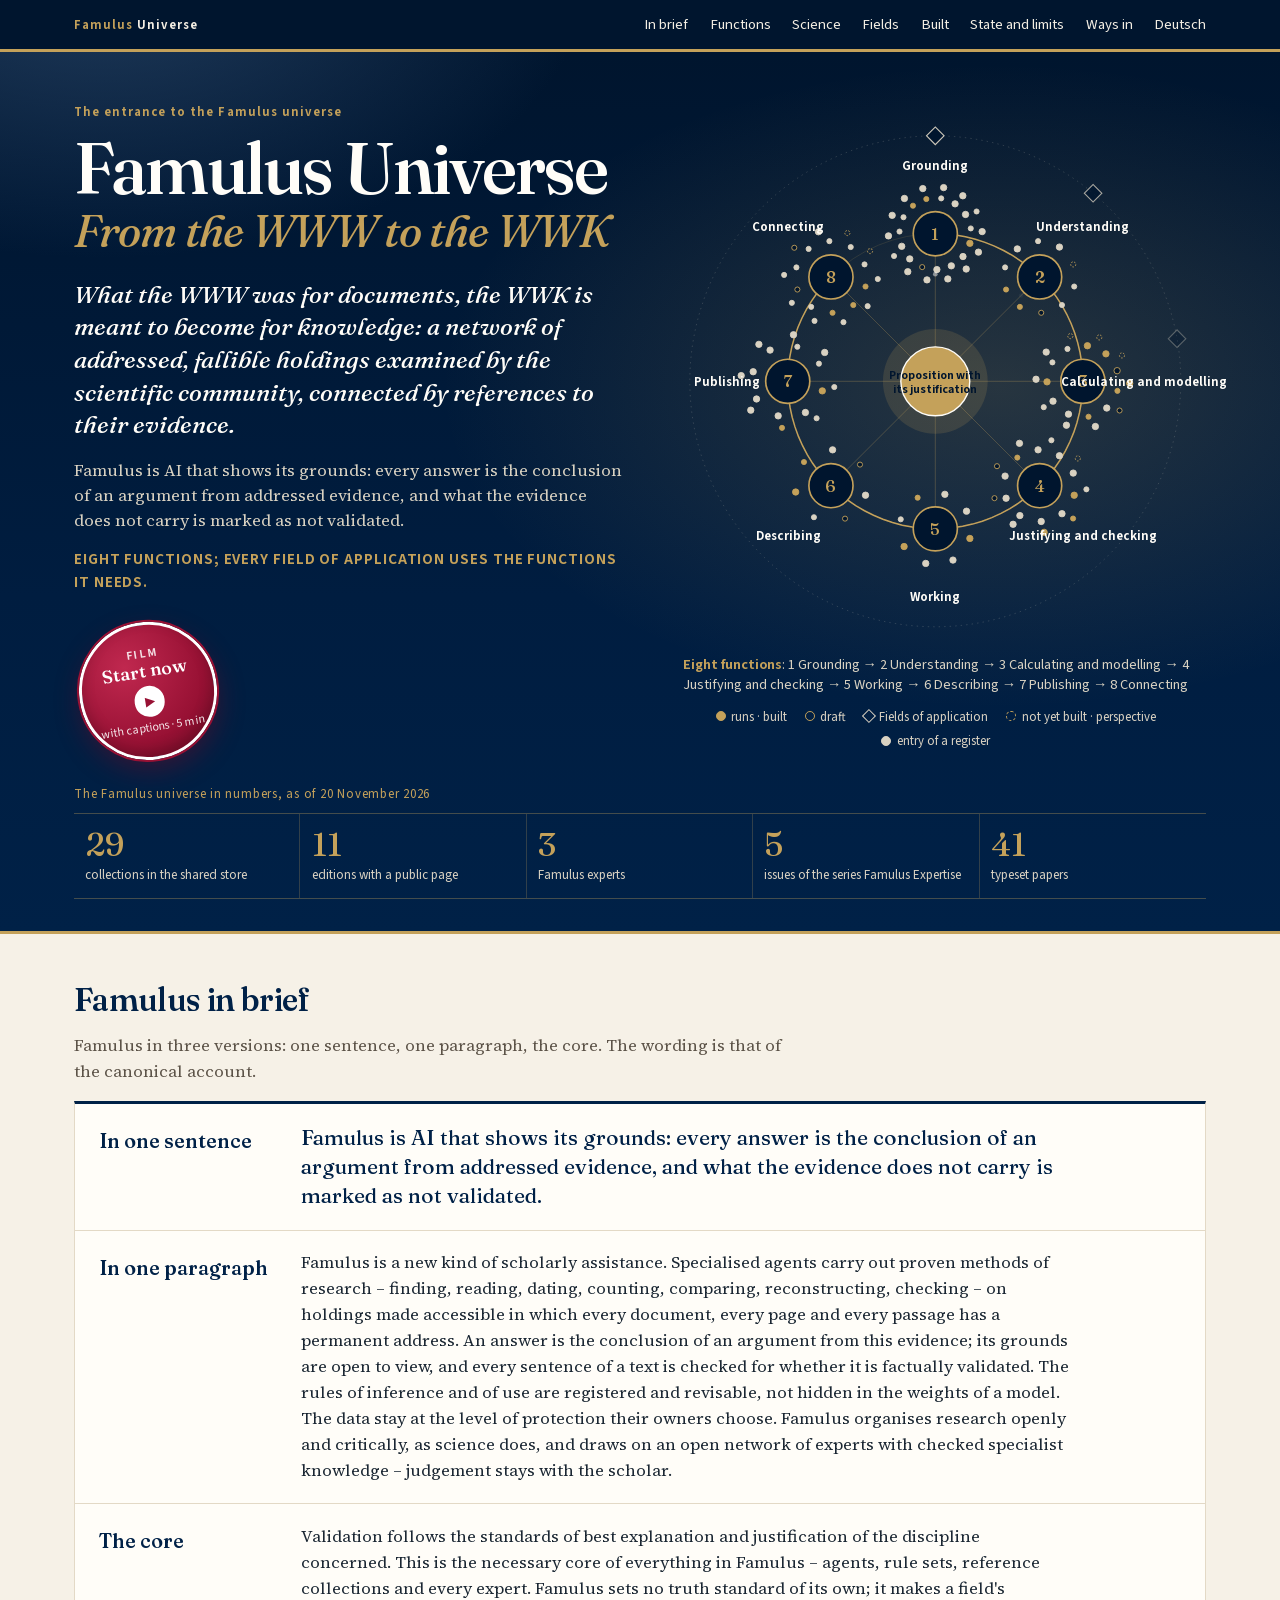
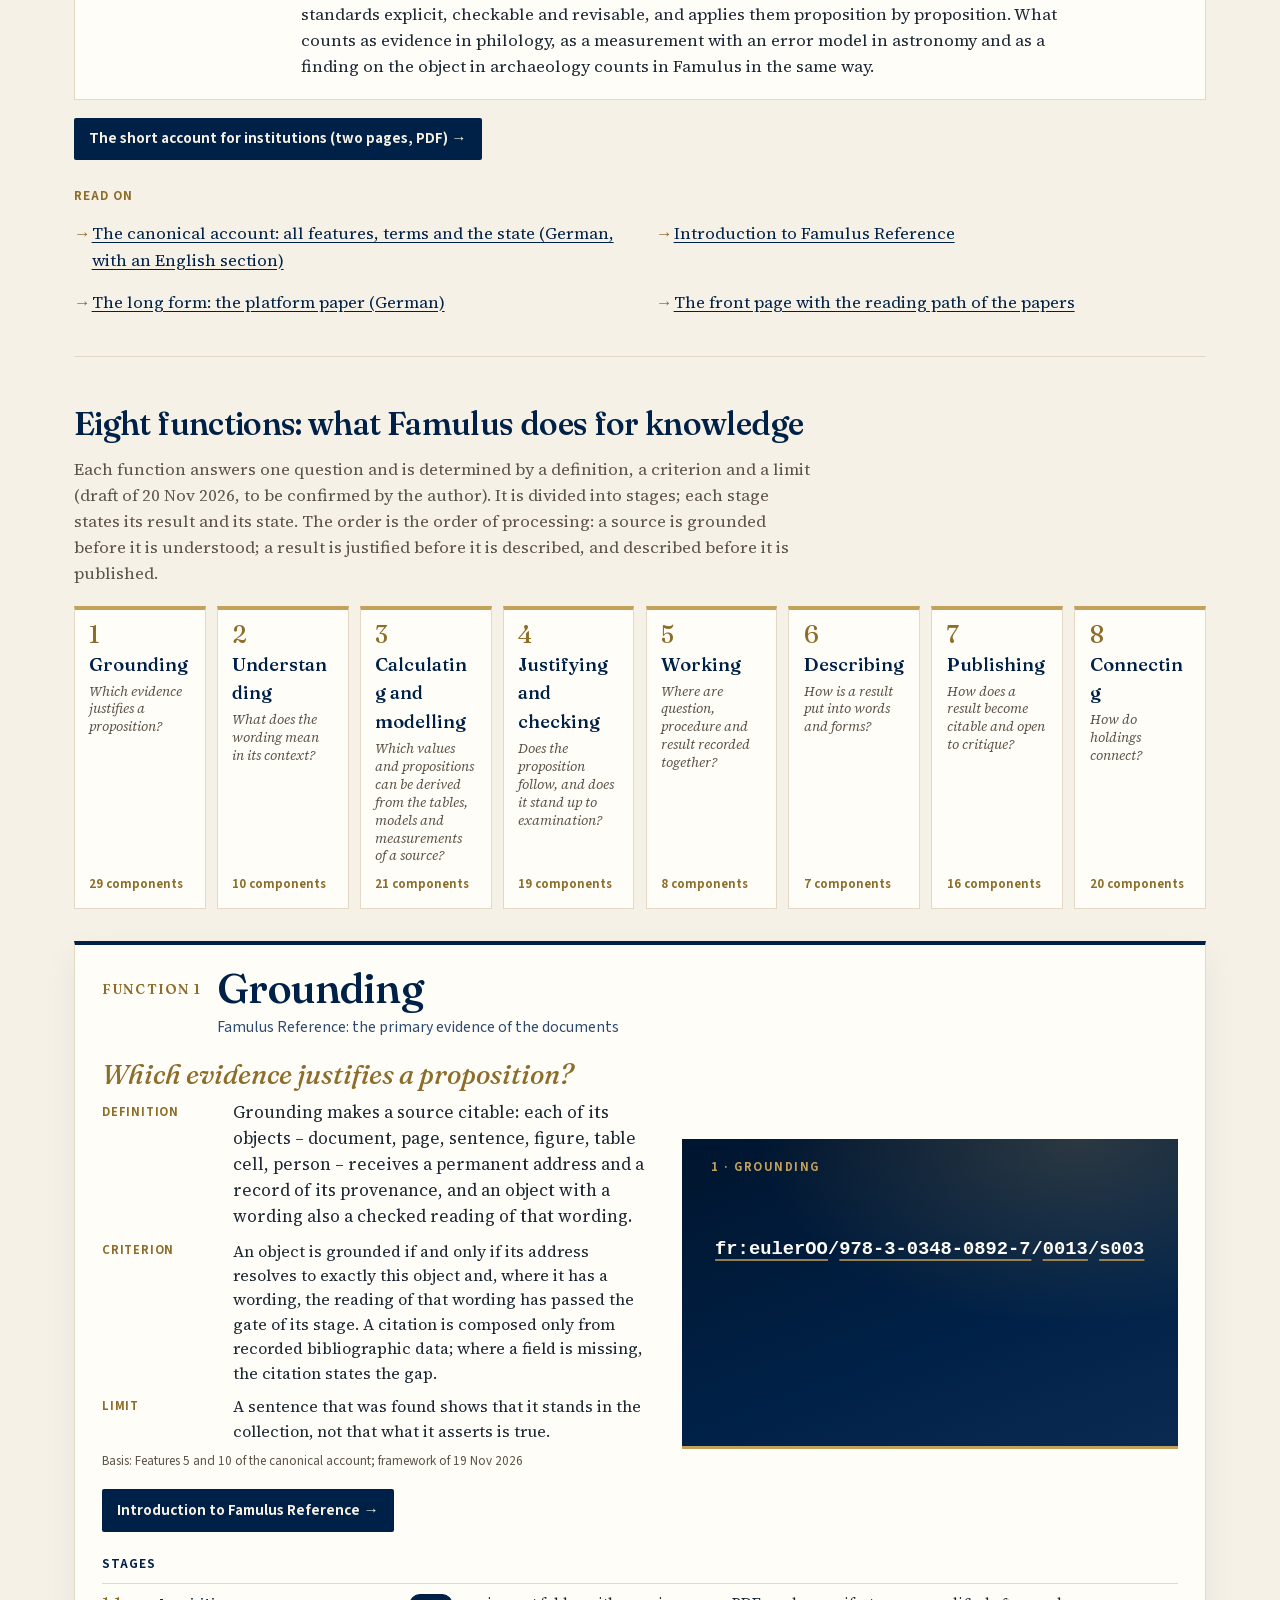
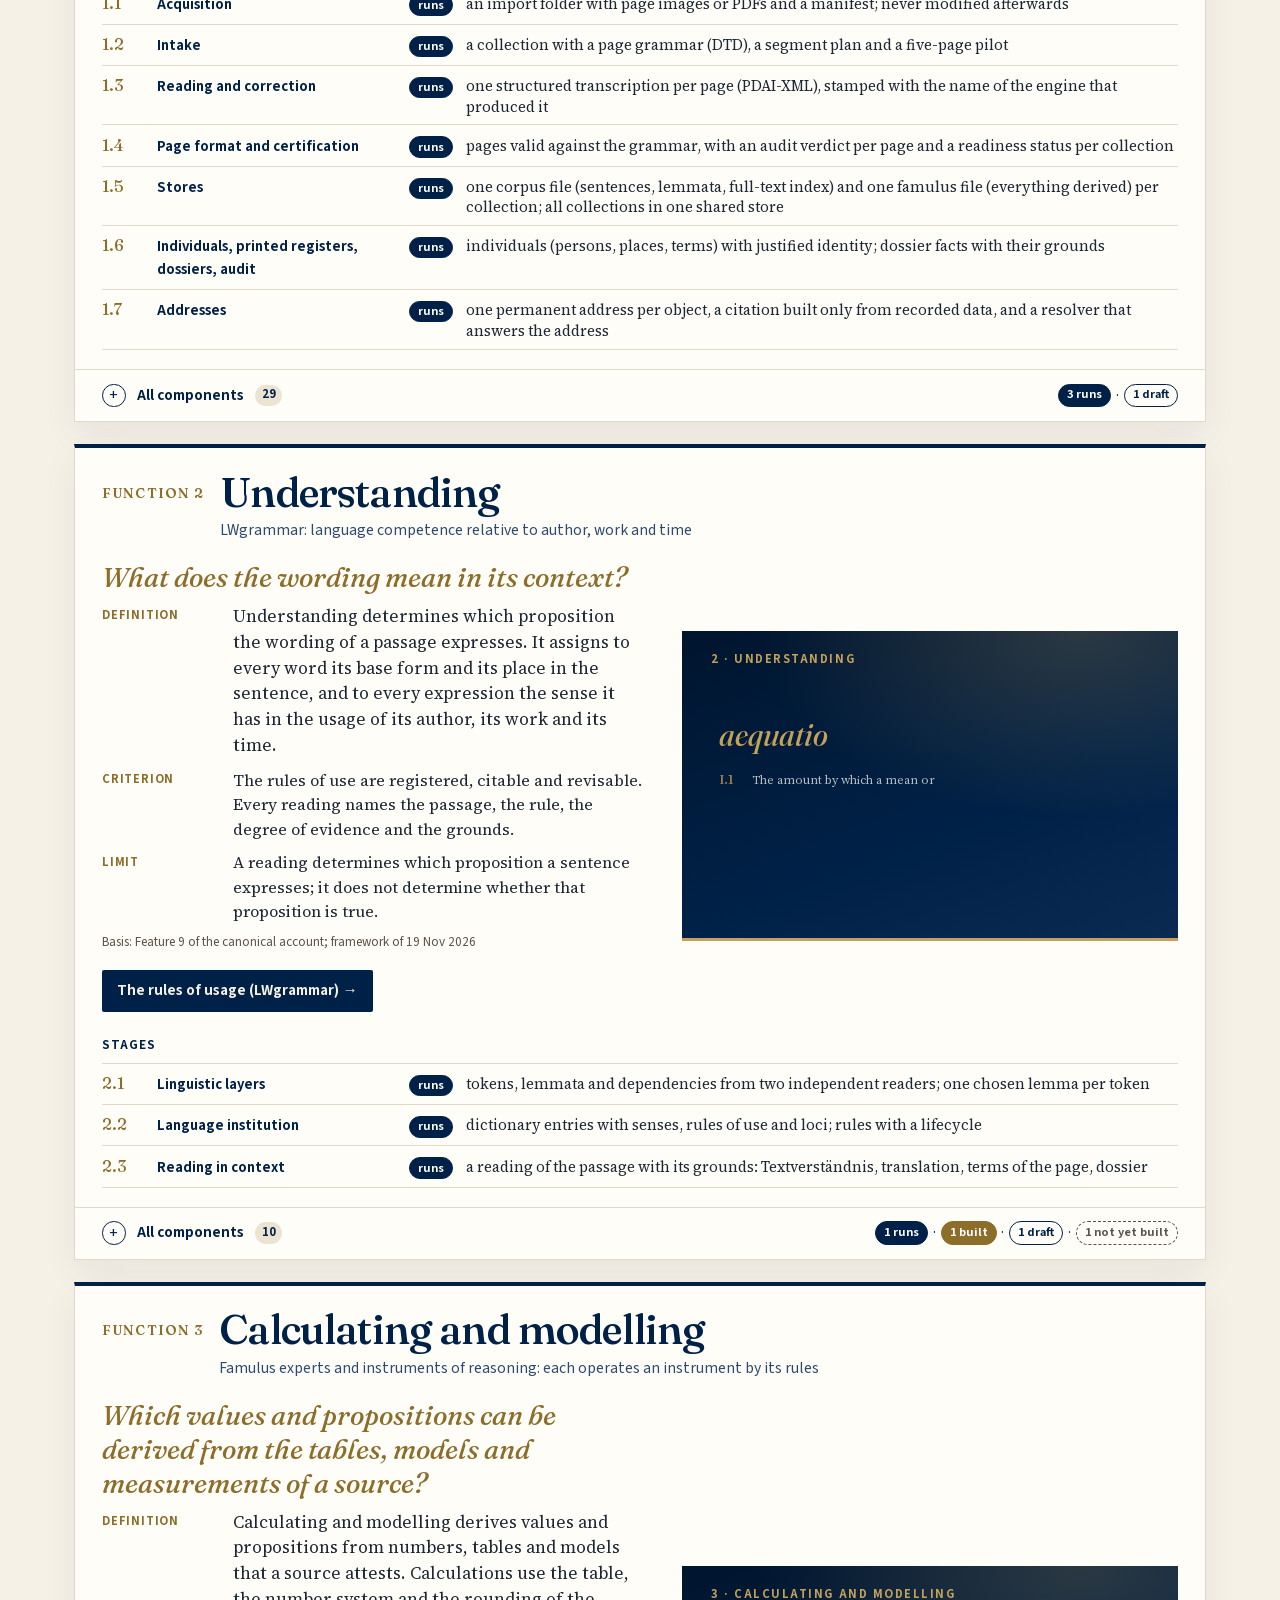
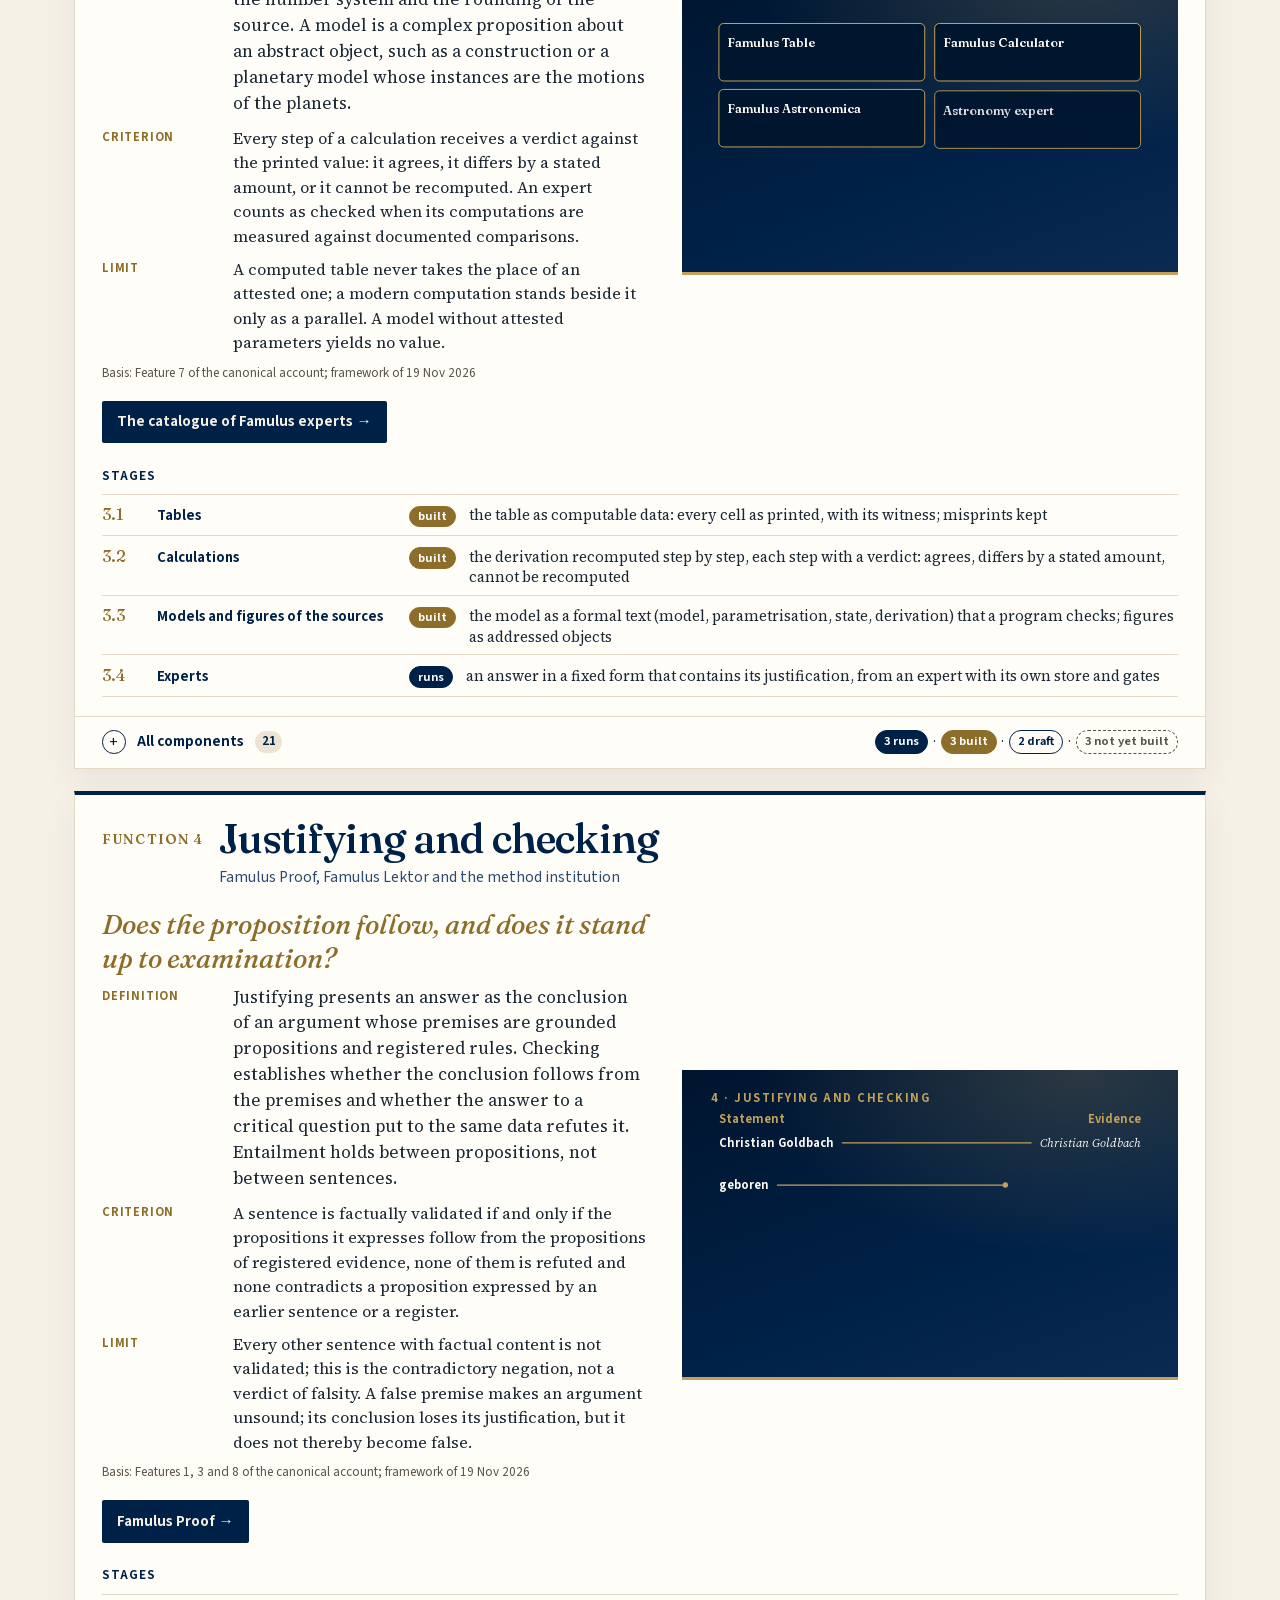
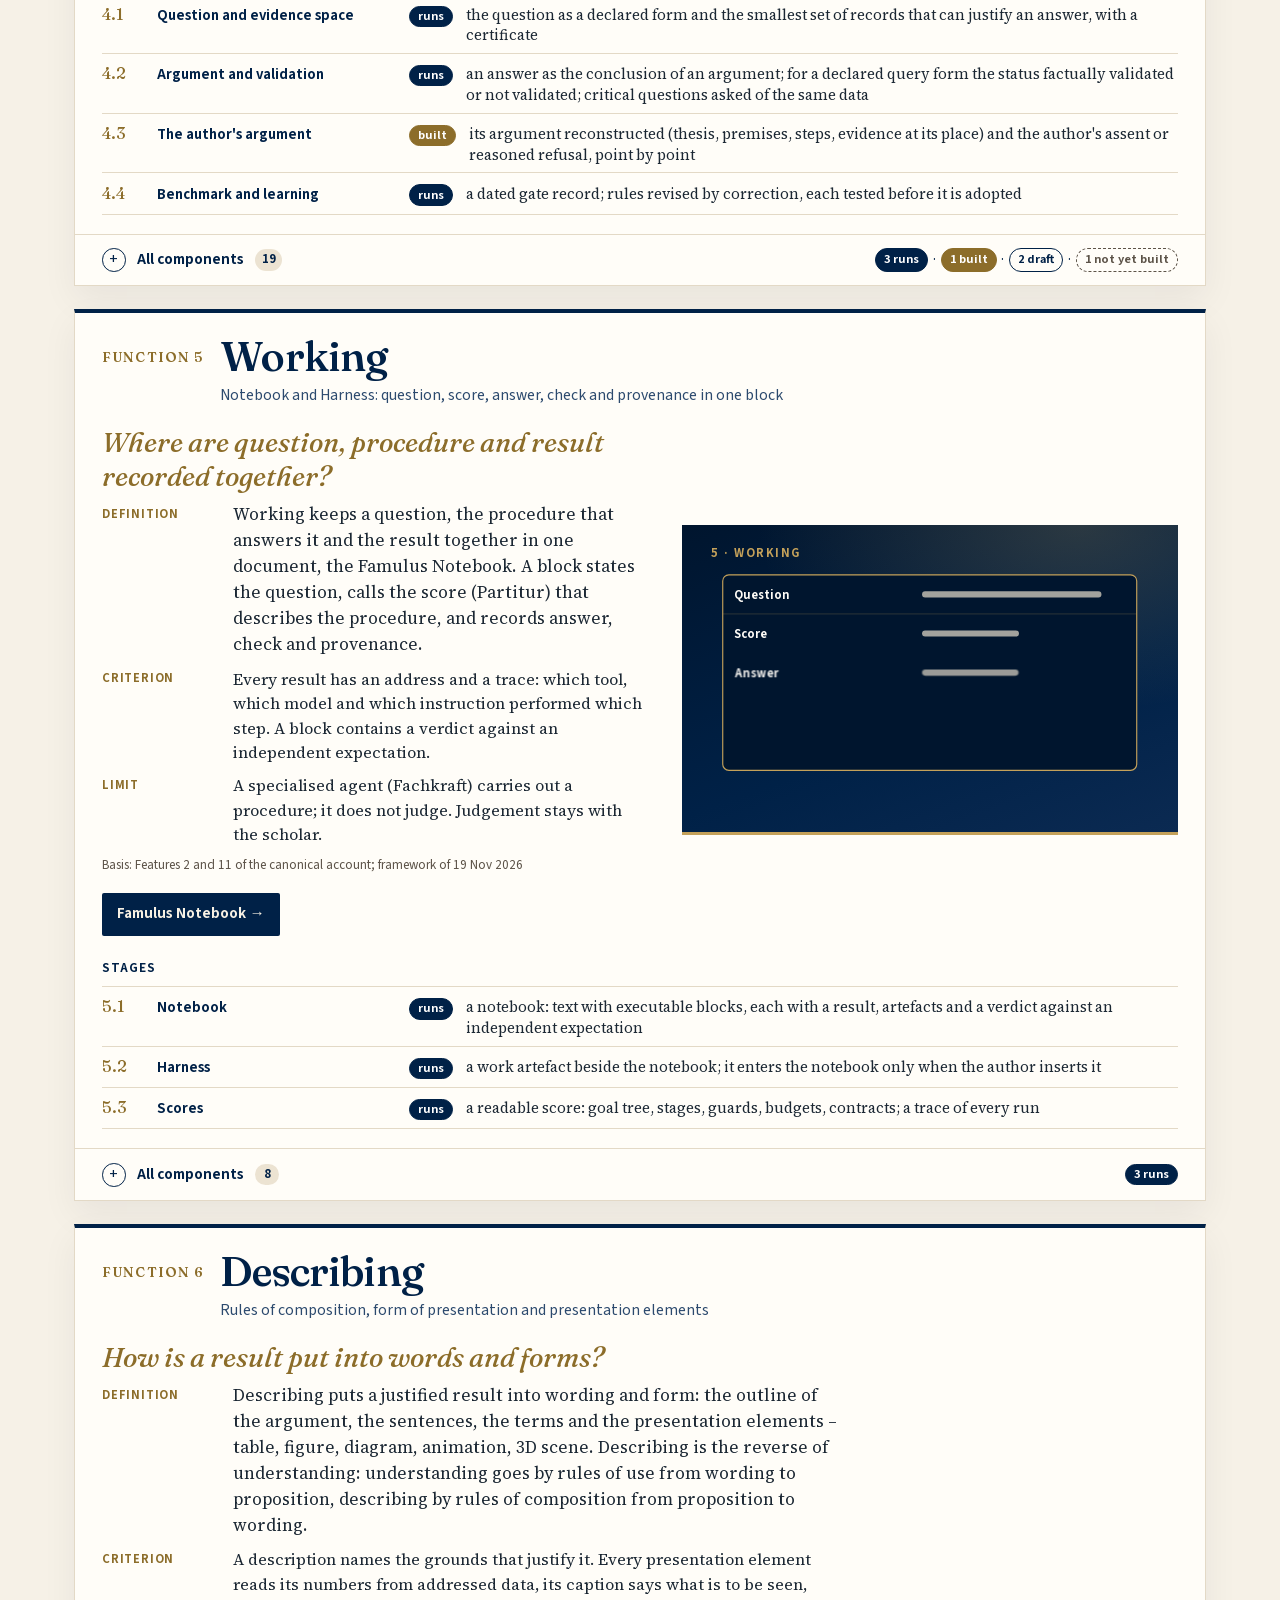
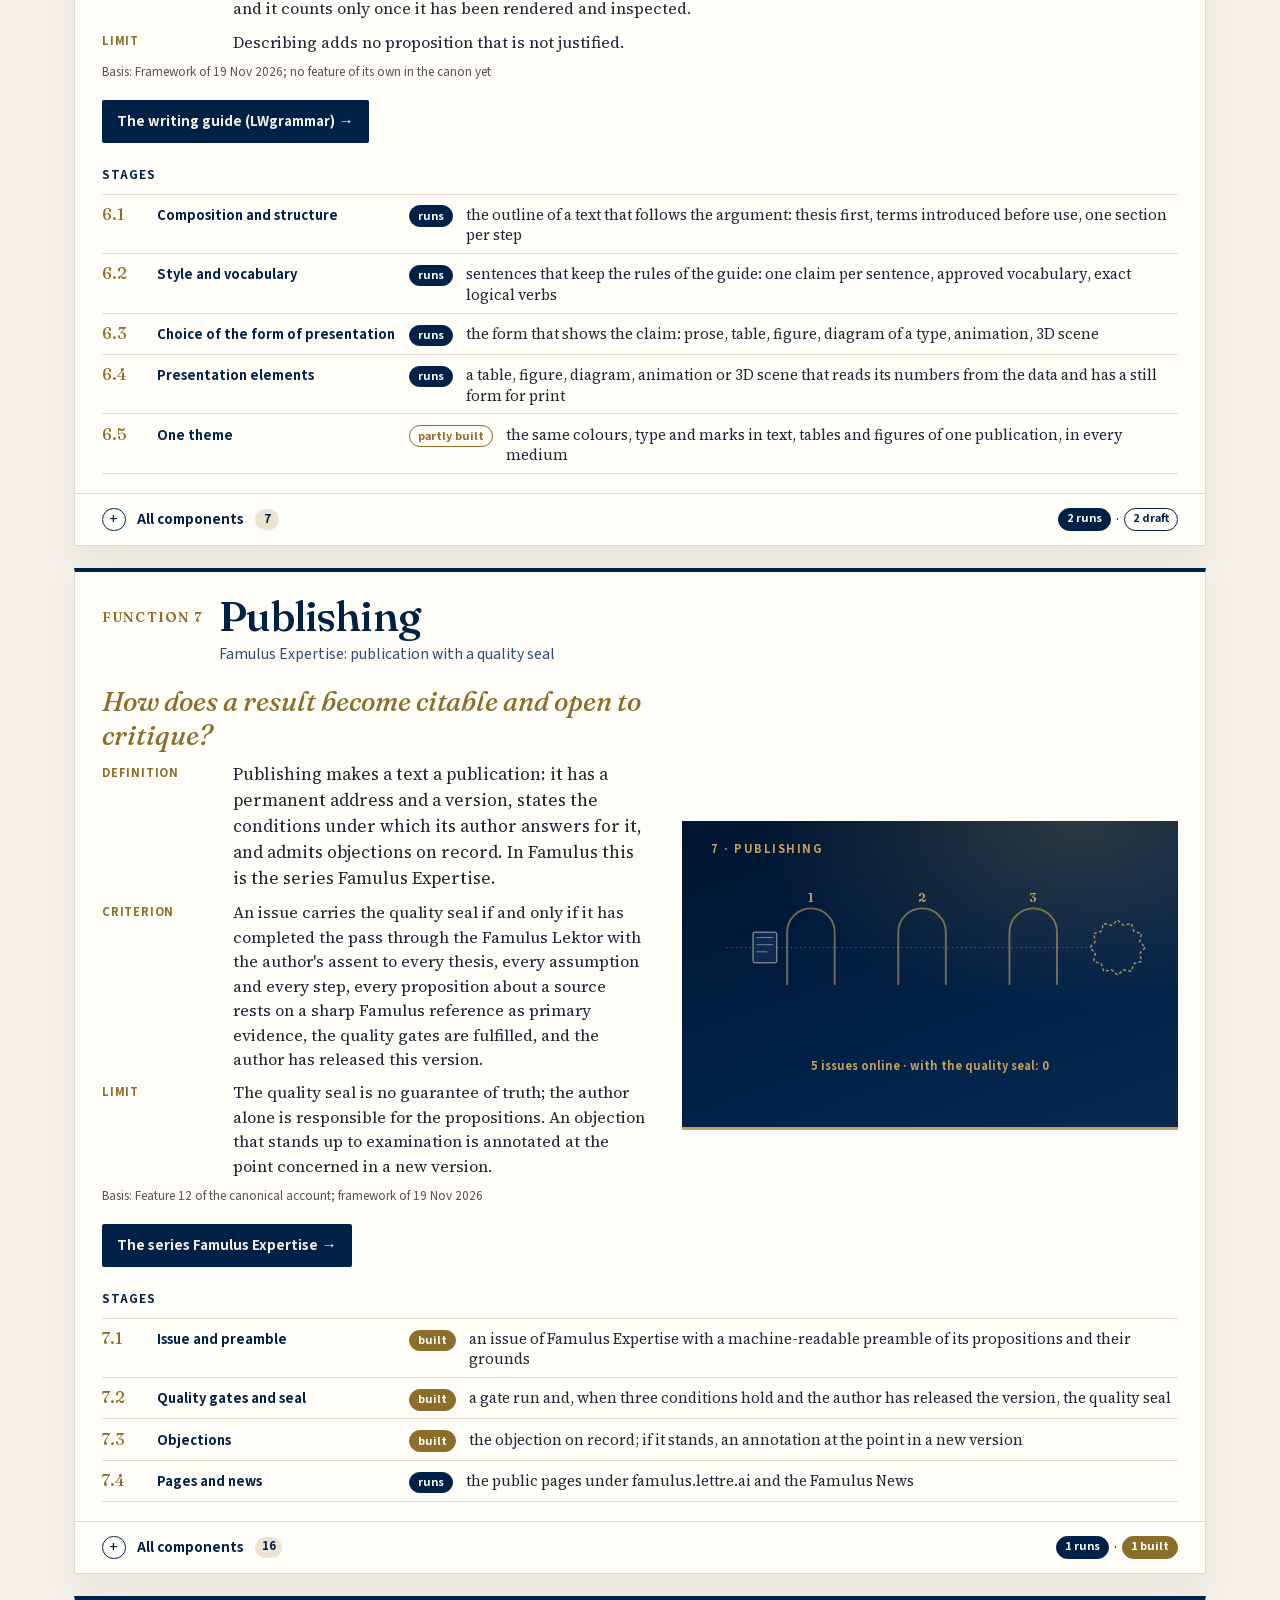
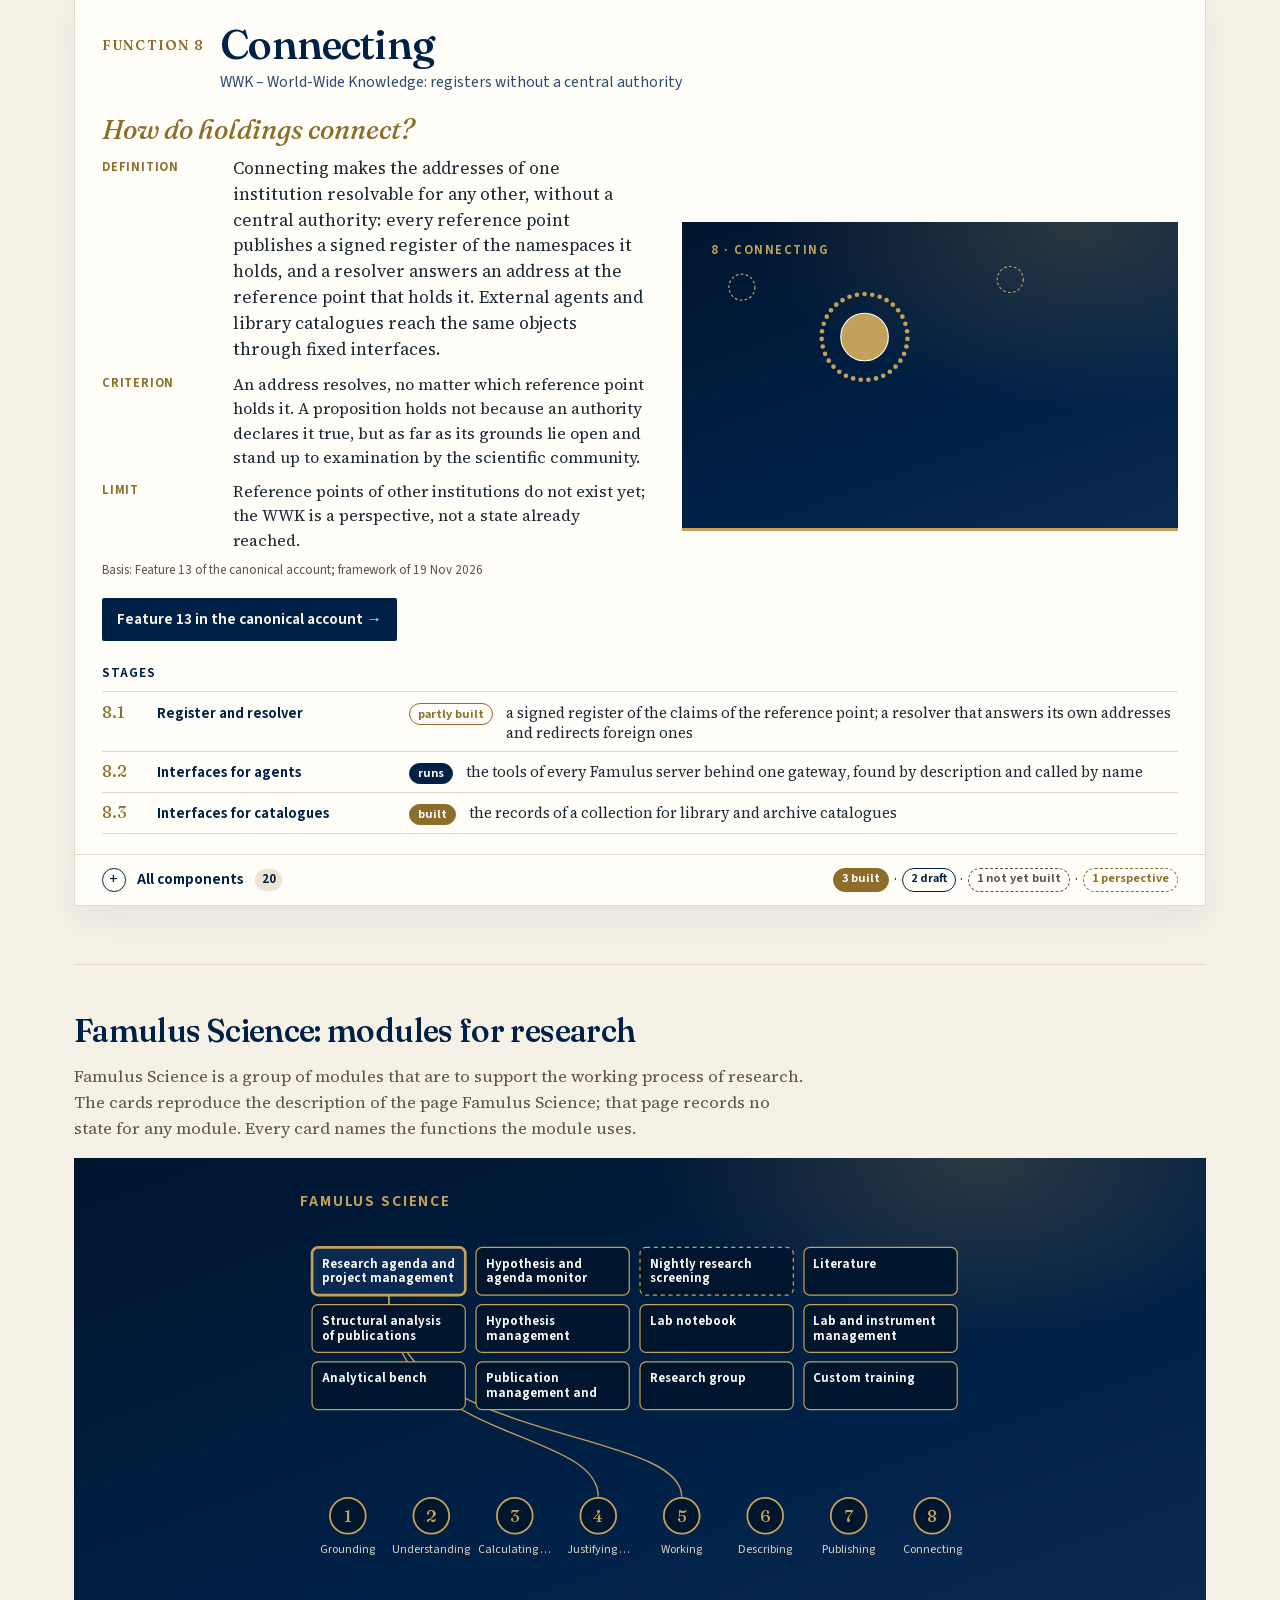
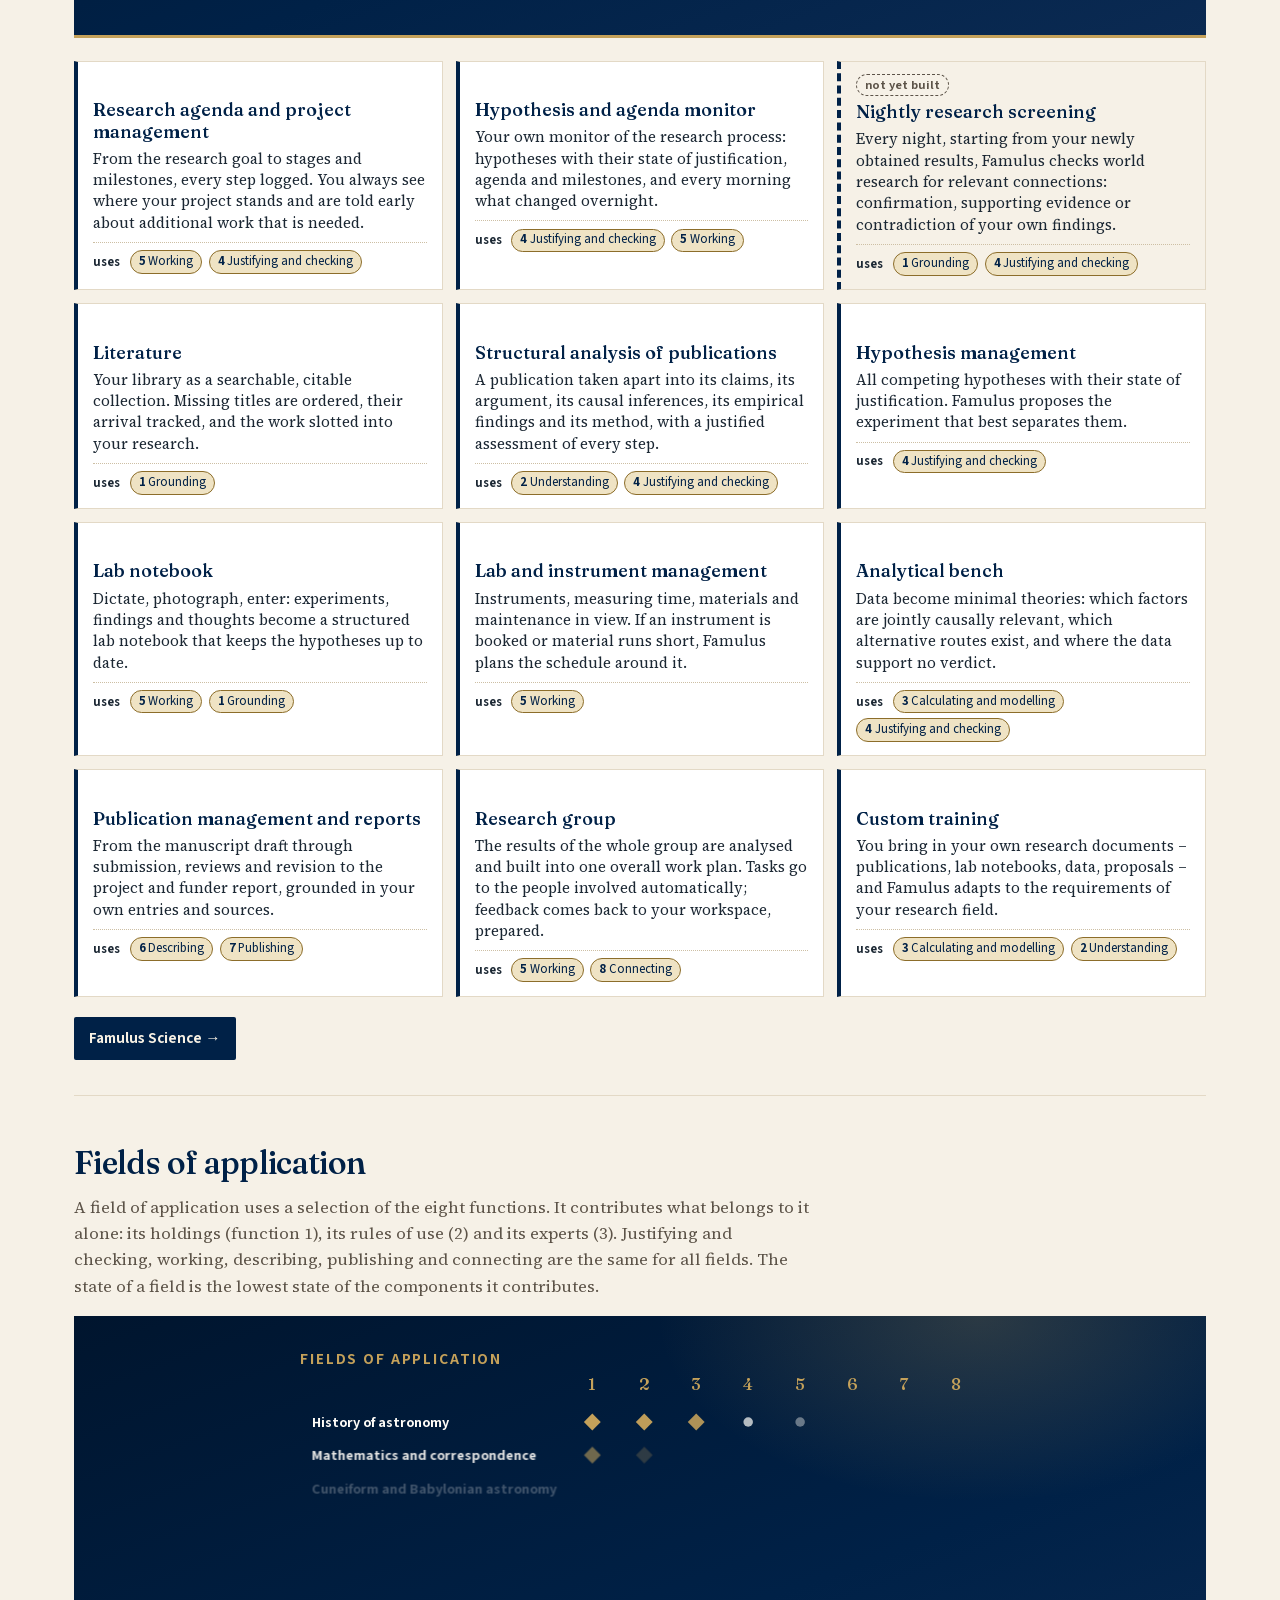
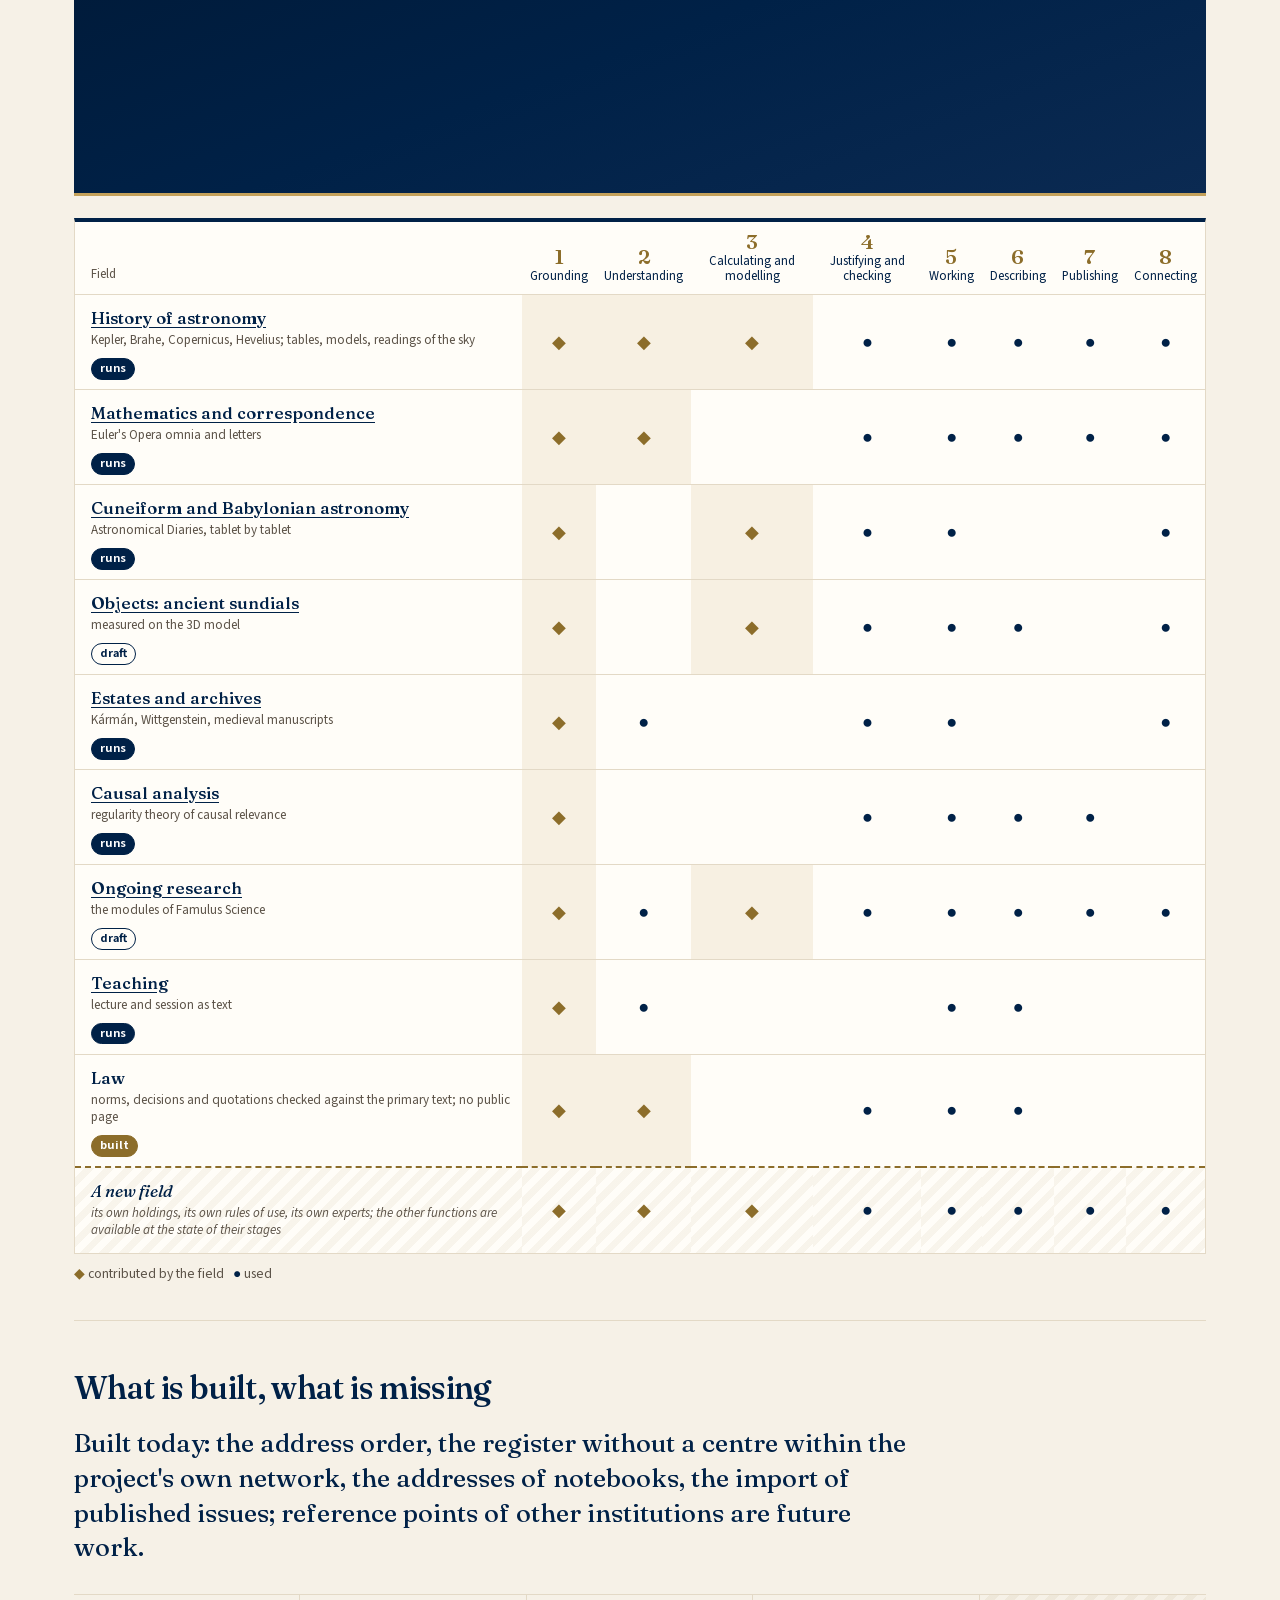
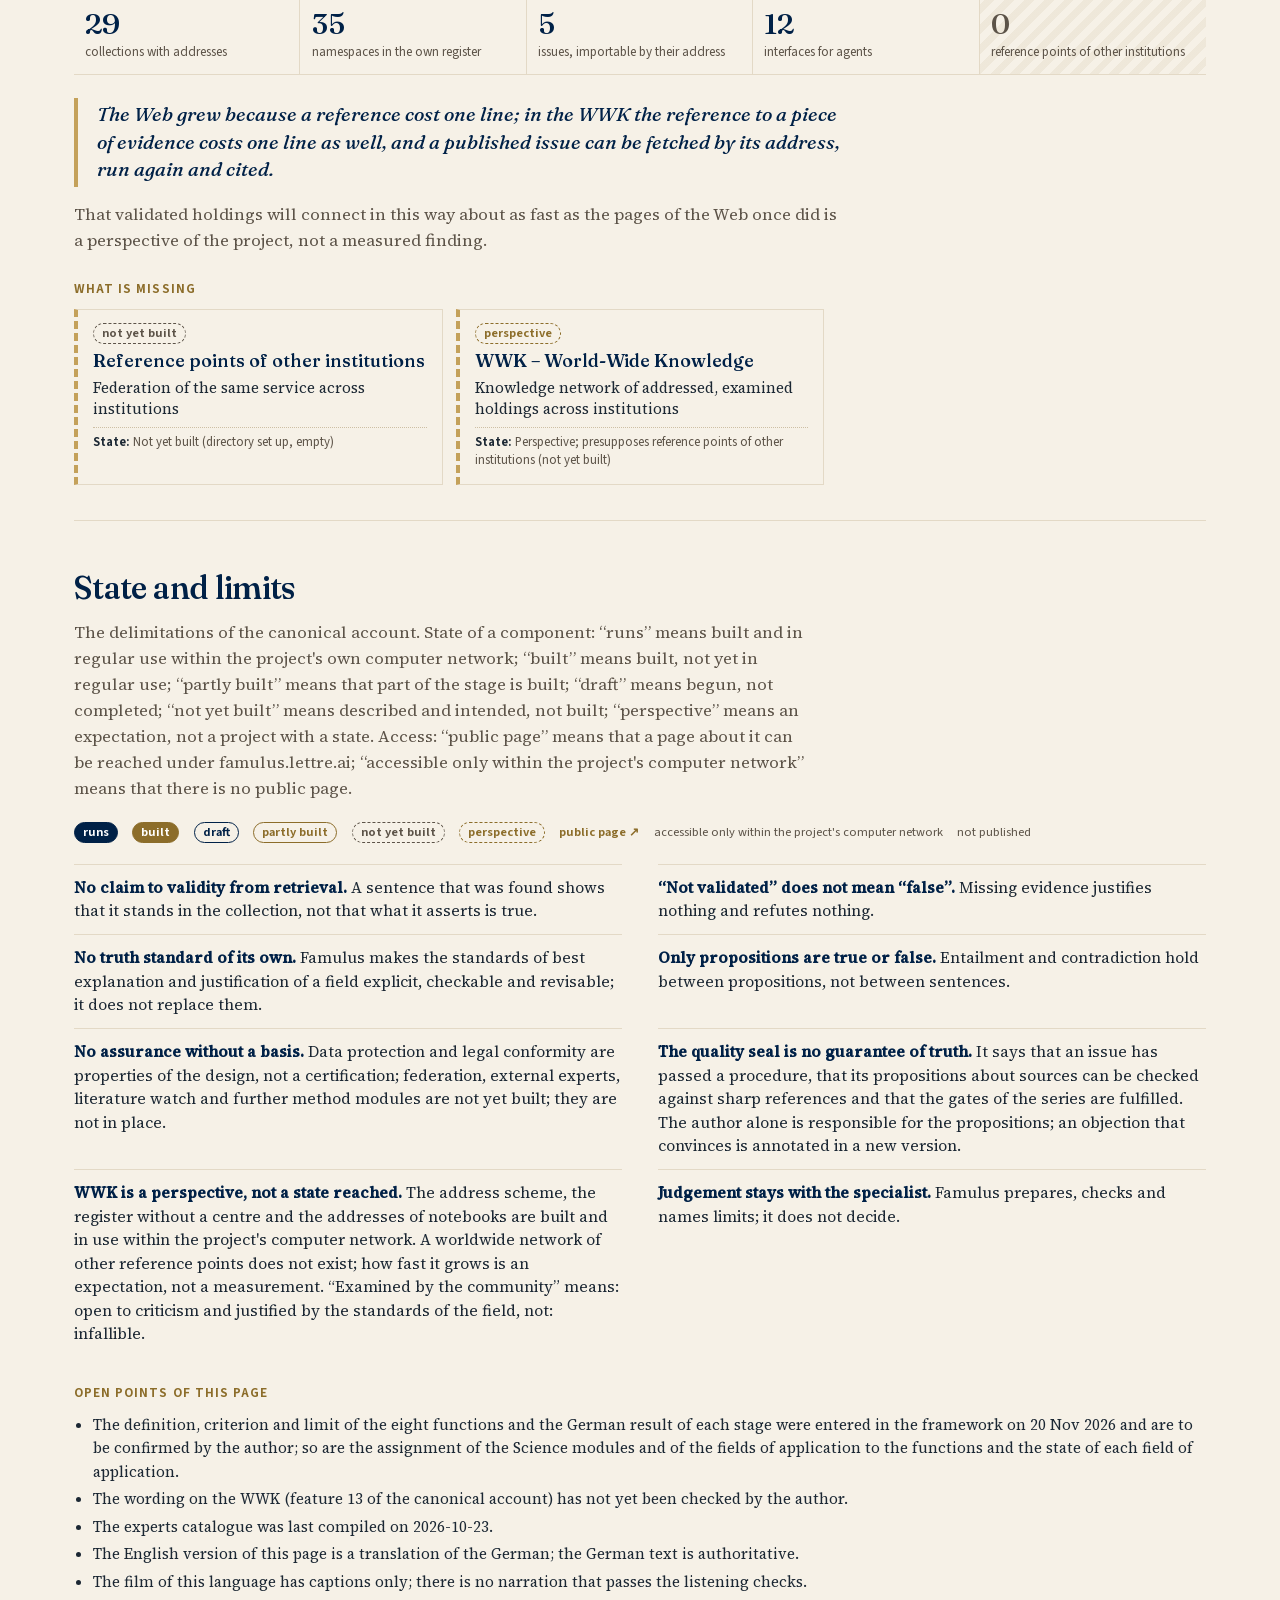
==== commit 6a3994b0: "Build universum" ====
--- a/en/index.html
+++ b/en/index.html
@@ -4,15 +4,15 @@
   <meta charset="utf-8">
   <meta name="viewport" content="width=device-width, initial-scale=1">
   <title>Famulus Universe — From the WWW to the WWK</title>
-  <meta name="description" content="The entrance to the Famulus universe: reference, validation, experts, working medium, publication and the knowledge network WWK (World-Wide Knowledge) in one overview, with the state of every component.">
+  <meta name="description" content="The entrance to the Famulus universe: eight functions – grounding, understanding, calculating and modelling, justifying and checking, working, describing, publishing, connecting –, the modules of Famulus Science and the fields of application, with the state of every component.">
   <meta name="author" content="Gerd Graßhoff">
   <meta property="og:title" content="Famulus Universe — From the WWW to the WWK">
-  <meta property="og:description" content="The entrance to the Famulus universe: reference, validation, experts, working medium, publication and the knowledge network WWK (World-Wide Knowledge) in one overview, with the state of every component.">
+  <meta property="og:description" content="The entrance to the Famulus universe: eight functions – grounding, understanding, calculating and modelling, justifying and checking, working, describing, publishing, connecting –, the modules of Famulus Science and the fields of application, with the state of every component.">
   <meta property="og:type" content="website">
   <link rel="icon" href="../favicon.svg" type="image/svg+xml">
-  <link rel="stylesheet" href="../assets/fonts.css?v=20261116101946">
-  <link rel="stylesheet" href="../assets/landing.css?v=20261116101946">
-  <link rel="stylesheet" href="../assets/universum.css?v=20261116101946">
+  <link rel="stylesheet" href="../assets/fonts.css?v=20261120204545">
+  <link rel="stylesheet" href="../assets/landing.css?v=20261120204545">
+  <link rel="stylesheet" href="../assets/universum.css?v=20261120204545">
 <!-- famulus:publisher:start -->
 <meta name="referrer" content="no-referrer-when-downgrade">
 <meta name="publisher" content="OpenScienceTechnology GmbH">
@@ -31,7 +31,7 @@
         <a href="#kapitel">Functions</a>
         <a href="#science">Science</a>
         <a href="#felder">Fields</a>
-        <a href="#fundament">Foundation</a>
+        <a href="#fundament">Built</a>
         <a href="#stand">State and limits</a>
         <a href="#zugaenge">Ways in</a>
         <a class="lang-switch" href="../" lang="de" hreflang="de">Deutsch</a>
@@ -40,32 +40,32 @@
   </header>
 
   <main id="inhalt" class="uv">
-<section class="hero uv-hero"><div class="wrap uv-hero-grid"><div class="uv-hero-text"><p class="kicker">The entrance to the Famulus universe</p><h1>Famulus Universe<em>From the WWW to the WWK</em></h1><p class="uv-persp">What the WWW was for documents, the WWK is meant to become for knowledge: a network of addressed, fallible holdings examined by the scientific community, connected by references to their evidence.</p><p class="uv-sentence">Famulus is AI that shows its grounds: every answer is the conclusion of an argument from addressed evidence, and what the evidence does not carry is marked as not validated.</p><p class="uv-tagline">Seven functions, many fields.</p>        <a class="hero-sticker" href="#rundgang" data-guide-start><span class="hs-k">Film</span><span class="hs-t">Start now</span><span class="hs-play" aria-hidden="true">▶</span><span class="hs-s">with captions · 5 min</span></a>
-</div><div class="uv-map" id="karte"><div class="uv-map-stage" role="img" aria-label="Map of the Famulus universe: seven functions around the core, every mark a component; outside, the fields of application"></div><p class="uv-map-info" aria-live="polite"></p></div></div><div class="wrap"><p class="uv-fig-label">The Famulus universe in numbers, as of 16 November 2026</p><div class="figures uv-figures" style="--cols:5"><div><span class="v">29</span><span class="k">collections in the shared store</span></div><div><span class="v">11</span><span class="k">editions with a public page</span></div><div><span class="v">3</span><span class="k">Famulus experts</span></div><div><span class="v">5</span><span class="k">issues of the series Famulus Expertise</span></div><div><span class="v">41</span><span class="k">typeset papers</span></div></div></div></section>
+<section class="hero uv-hero"><div class="wrap uv-hero-grid"><div class="uv-hero-text"><p class="kicker">The entrance to the Famulus universe</p><h1>Famulus Universe<em>From the WWW to the WWK</em></h1><p class="uv-persp">What the WWW was for documents, the WWK is meant to become for knowledge: a network of addressed, fallible holdings examined by the scientific community, connected by references to their evidence.</p><p class="uv-sentence">Famulus is AI that shows its grounds: every answer is the conclusion of an argument from addressed evidence, and what the evidence does not carry is marked as not validated.</p><p class="uv-tagline">Eight functions; every field of application uses the functions it needs.</p>        <a class="hero-sticker" href="#rundgang" data-guide-start><span class="hs-k">Film</span><span class="hs-t">Start now</span><span class="hs-play" aria-hidden="true">▶</span><span class="hs-s">with captions · 5 min</span></a>
+</div><div class="uv-map" id="karte"><div class="uv-map-stage" role="img" aria-label="Map: eight functions around the core, every mark a component; outside, the fields of application"></div><p class="uv-map-info" aria-live="polite"></p></div></div><div class="wrap"><p class="uv-fig-label">The Famulus universe in numbers, as of 20 November 2026</p><div class="figures uv-figures" style="--cols:5"><div><span class="v">29</span><span class="k">collections in the shared store</span></div><div><span class="v">11</span><span class="k">editions with a public page</span></div><div><span class="v">3</span><span class="k">Famulus experts</span></div><div><span class="v">5</span><span class="k">issues of the series Famulus Expertise</span></div><div><span class="v">41</span><span class="k">typeset papers</span></div></div></div></section>
     <div class="wrap">
-<section class="band uv-brief" id="kurz"><h2>Famulus in brief</h2><p class="section-lead">The same three times, at growing length. The wording is that of the canonical account.</p><div class="uv-steps"><div class="uv-step"><h3>In one sentence</h3><p>Famulus is AI that shows its grounds: every answer is the conclusion of an argument from addressed evidence, and what the evidence does not carry is marked as not validated.</p></div><div class="uv-step"><h3>In one paragraph</h3><p>It is a new kind of scholarly assistance: not an answer generator but a knowledge ground. Every answer is the conclusion of an argument from addressed evidence; what the evidence does not carry is marked as not validated. Famulus serves science, cultural heritage and a society's understanding of itself. The name comes from the history of scholarship: the famulus prepares material, counts, orders and checks – and does not judge. Judgement stays with the scholar.</p></div><div class="uv-step"><h3>The core</h3><p>Validation follows the standards of best explanation and justification of the discipline concerned. This is the necessary core of everything in Famulus – agents, rule sets, reference collections and every expert. Famulus sets no truth standard of its own; it makes a field's standards explicit, checkable and revisable, and applies them proposition by proposition.</p></div></div><p class="uv-account"><a class="go" href="https://famulus.lettre.ai/harness/assets/famulus-kurzfassung-en.pdf">The short account for institutions (two pages, PDF) &rarr;</a></p><h3 class="uv-sub">Read on</h3><ul class="uv-reading"><li><a href="https://famulus.lettre.ai/docs/reference/famulus.html">The canonical account: all features, terms and the state (German, with an English section)</a></li><li><a href="https://famulus.lettre.ai/docs/reference/famulus-reference-introduction.html">Introduction to Famulus Reference</a></li><li><a href="https://famulus.lettre.ai/#p-famulus-plattform">The long form: the platform paper (German)</a></li><li><a href="https://famulus.lettre.ai/">The front page with the reading path of the papers</a></li></ul></section>
-<section class="band uv-chapters" id="kapitel"><h2>Seven functions: what Famulus does for knowledge</h2><p class="section-lead">Famulus is built by epistemic functions. Every function answers one question; below it stand all components with their state. A new field of application brings its own holdings, its own rules of language and its own experts; the other functions stay the same.</p><nav class="uv-index" aria-label="Seven functions: what Famulus does for knowledge"><a class="uv-tile" href="#kap-belegen"><span class="uv-tile-num">1</span><span class="uv-tile-name">Grounding</span><span class="uv-tile-title">What does a statement rest on?</span><span class="uv-tile-n">25 components</span></a><a class="uv-tile" href="#kap-verstehen"><span class="uv-tile-num">2</span><span class="uv-tile-name">Understanding</span><span class="uv-tile-title">What does the wording mean in its context?</span><span class="uv-tile-n">8 components</span></a><a class="uv-tile" href="#kap-rechnen"><span class="uv-tile-num">3</span><span class="uv-tile-name">Calculating and modelling</span><span class="uv-tile-title">What follows from tables, models and measurements?</span><span class="uv-tile-n">17 components</span></a><a class="uv-tile" href="#kap-begruenden"><span class="uv-tile-num">4</span><span class="uv-tile-name">Justifying and checking</span><span class="uv-tile-title">Does the statement follow, and does it stand up to examination?</span><span class="uv-tile-n">15 components</span></a><a class="uv-tile" href="#kap-arbeiten"><span class="uv-tile-num">5</span><span class="uv-tile-name">Working</span><span class="uv-tile-title">Where does this happen?</span><span class="uv-tile-n">8 components</span></a><a class="uv-tile" href="#kap-publizieren"><span class="uv-tile-num">6</span><span class="uv-tile-name">Publishing</span><span class="uv-tile-title">How does a result become citable and open to critique?</span><span class="uv-tile-n">13 components</span></a><a class="uv-tile" href="#kap-vernetzen"><span class="uv-tile-num">7</span><span class="uv-tile-name">Connecting</span><span class="uv-tile-title">How do holdings connect?</span><span class="uv-tile-n">16 components</span></a></nav><article class="uv-chapter" id="kap-belegen" data-chapter="belegen"><header class="uv-ch-head"><p class="uv-ch-num">Function 1</p><h3>Grounding</h3><p class="uv-ch-title">Famulus Reference: the grounding evidence of the documents</p></header><div class="uv-ch-body"><div class="uv-ch-text"><p class="uv-frage">What does a statement rest on?</p><p class="uv-claim">Every document, page and segment has a permanent <code>fr:</code> address; citations are composed only from recorded bibliographic data. Collections in the PDAI format with sentence, lemma and name indices answering in milliseconds.</p><p class="uv-claim-src">features 5 and 10 of the canonical account</p><p class="uv-go-row"><a class="go uv-main" href="https://famulus.lettre.ai/docs/reference/famulus-reference-introduction.html">Introduction to Famulus Reference &rarr;</a></p></div><div class="uv-mini" data-scene="adresse" aria-hidden="true"></div></div><details class="uv-all"><summary><span>All components</span> <span class="uv-n">25</span><span class="uv-tally"><span class="uv-st uv-st-laeuft">2 in use</span> · <span class="uv-st uv-st-gebaut">1 built</span></span></summary><div class="uv-group"><h4>Knowledge ground and addresses <span class="uv-n">5</span></h4><ul class="uv-cards"><li class="uv-card" data-state="laeuft" data-place="netz"><p class="uv-card-head"><span class="uv-st uv-st-laeuft">in use</span><span class="uv-pl uv-pl-netz">in the own network</span></p><h5>Famulus Reference</h5><p class="uv-card-text">Knowledge ground, fr: addresses, citation, provenance; shared store (DuckLake) and reference service</p><p class="uv-card-facts">29 collections in the shared store</p><p class="uv-card-stand" lang="de"><b>State:</b> läuft (29 Sammlungen im gemeinsamen Speicher, Stand 11.11.2026; am 23.10.2026 waren es acht)</p></li><li class="uv-card" data-state="gebaut" data-place="netz"><p class="uv-card-head"><span class="uv-st uv-st-gebaut">built</span><span class="uv-pl uv-pl-netz">in the own network</span></p><h5>Address order famulus-ref/2 and register</h5><p class="uv-card-text">The address order famulus-ref/2 and its register without a centre: every object has exactly one fr: address; every reference point publishes its own signed register.</p><p class="uv-card-facts">35 namespaces at the own reference point</p></li><li class="uv-card" data-state="" data-place="netz"><p class="uv-card-head"><span class="uv-pl uv-pl-netz">in the own network</span></p><h5>Levels of evidence: grounding evidence, secondary evidence, reference authority</h5><p class="uv-card-text">Grounding evidence (the place in the source), secondary evidence (commentary, evaluation), reference authority (lexicon, norm). A classification of provenance, not a ranking.</p></li><li class="uv-card" data-state="" data-place="public"><p class="uv-card-head"><span class="uv-pl uv-pl-public">public</span></p><h5><a href="https://famulus.lettre.ai/docs/reference/famulus-reference.html">Technical specification of Famulus Reference</a></h5></li><li class="uv-card" data-state="" data-place="public"><p class="uv-card-head"><span class="uv-pl uv-pl-public">public</span></p><h5><a href="https://famulus.lettre.ai/docs/reference/ducklake.html">The shared store (DuckLake)</a></h5></li></ul></div><div class="uv-group"><h4>Opened holdings and editions <span class="uv-n">14</span></h4><ul class="uv-chips"><li class="uv-chip" data-place="public"><a href="https://famulus.lettre.ai/editions/">Overview of the editions</a></li><li class="uv-chip" data-place="public"><a href="https://famulus.lettre.ai/euler/">Euler</a></li><li class="uv-chip" data-place="public"><a href="https://famulus.lettre.ai/kepler/">Kepler</a></li><li class="uv-chip" data-place="public"><a href="https://famulus.lettre.ai/kepleriana/">Kepleriana 2026</a></li><li class="uv-chip" data-place="public"><a href="https://famulus.lettre.ai/brahe/">Brahe</a></li><li class="uv-chip" data-place="public"><a href="https://famulus.lettre.ai/kopernikus/">Kopernikus</a></li><li class="uv-chip" data-place="netz">Hevelius<span class="uv-pl uv-pl-netz">in the own network</span></li><li class="uv-chip" data-place="public"><a href="https://famulus.lettre.ai/babylon/">Babylonische Astronomie</a></li><li class="uv-chip" data-place="public"><a href="https://famulus.lettre.ai/sundials/">Ancient Sundials</a></li><li class="uv-chip" data-place="public"><a href="https://famulus.lettre.ai/medieval/">Mittelalterliche Handschriften</a></li><li class="uv-chip" data-place="public"><a href="https://famulus.lettre.ai/karman/">Kármán-Nachlass</a></li><li class="uv-chip" data-place="public"><a href="https://famulus.lettre.ai/wittgenstein-mechanik/">Wittgenstein und die Mechanik</a></li><li class="uv-chip" data-place="public"><a href="https://famulus.lettre.ai/tractatus-typoskripte/">Tractatus-Typoskripte</a></li><li class="uv-chip" data-place="netz">Kirch Collection<span class="uv-pl uv-pl-netz">in the own network</span></li></ul></div><div class="uv-group"><h4>Capture, format, reading the original <span class="uv-n">3</span></h4><ul class="uv-cards"><li class="uv-card" data-state="laeuft" data-place="public"><p class="uv-card-head"><span class="uv-st uv-st-laeuft">in use</span><span class="uv-pl uv-pl-public">public</span></p><h5><a href="https://famulus.lettre.ai/repro/">Famulus Repro</a></h5><p class="uv-card-text">Capture with smartphone and tablet, processing on one's own computer</p></li><li class="uv-card" data-state="" data-place="public"><p class="uv-card-head"><span class="uv-pl uv-pl-public">public</span></p><h5><a href="https://famulus.lettre.ai/docs/pdai/">PDAI: page-faithful, structured holdings</a></h5></li><li class="uv-card" data-state="" data-place="public"><p class="uv-card-head"><span class="uv-pl uv-pl-public">public</span></p><h5><a href="https://famulus.lettre.ai/docs/viewer/">AI-Viewer: facsimile, transcription, tools</a></h5></li></ul></div><div class="uv-group"><h4>Method <span class="uv-n">3</span></h4><ul class="uv-cards"><li class="uv-card" data-state="" data-place="public"><p class="uv-card-head"><span class="uv-pl uv-pl-public">public</span></p><h5><a href="https://famulus.lettre.ai/#p-ai-scholar">Famulus Reference</a></h5><p class="uv-card-facts">17 pp.</p></li><li class="uv-card" data-state="" data-place="netz"><p class="uv-card-head"><span class="uv-pl uv-pl-netz">in the own network</span></p><h5>The Famulus Data Layer</h5><p class="uv-card-facts">12 pp.</p></li><li class="uv-card" data-state="" data-place="netz"><p class="uv-card-head"><span class="uv-pl uv-pl-netz">in the own network</span></p><h5>Famulus Register and Dossiers</h5><p class="uv-card-facts">18 pp.</p></li></ul></div></details></article><article class="uv-chapter" id="kap-verstehen" data-chapter="verstehen"><header class="uv-ch-head"><p class="uv-ch-num">Function 2</p><h3>Understanding</h3><p class="uv-ch-title">LWgrammar: contextual language competence, relative to author, work and time</p></header><div class="uv-ch-body"><div class="uv-ch-text"><p class="uv-frage">What does the wording mean in its context?</p><p class="uv-claim">Registered, citable, revisable rules of usage relative to author, work and time; justified normalisation with footnote-like grounds.</p><p class="uv-claim-src">feature 9 of the canonical account</p><p class="uv-go-row"><a class="go uv-main" href="https://famulus.lettre.ai/docs/writing/">The rules of usage (LWgrammar) &rarr;</a></p></div><div class="uv-mini" data-scene="sprache" aria-hidden="true"></div></div><details class="uv-all"><summary><span>All components</span> <span class="uv-n">8</span><span class="uv-tally"><span class="uv-st uv-st-laeuft">1 in use</span> · <span class="uv-st uv-st-gebaut">1 built</span> · <span class="uv-st uv-st-ausbau">1 future work</span></span></summary><div class="uv-group"><h4>Language institution <span class="uv-n">4</span></h4><ul class="uv-cards"><li class="uv-card" data-state="laeuft" data-place="netz"><p class="uv-card-head"><span class="uv-st uv-st-laeuft">in use</span><span class="uv-pl uv-pl-netz">in the own network</span></p><h5>Language institution (LWgrammar)</h5><p class="uv-card-text">Register of the rules of usage, justified normalisation</p></li><li class="uv-card" data-state="gebaut" data-place="netz"><p class="uv-card-head"><span class="uv-st uv-st-gebaut">built</span><span class="uv-pl uv-pl-netz">in the own network</span></p><h5>Latin technical terminology (LWgrammar)</h5><p class="uv-card-text">Special collection “Kepler: A Finding Dictionary of Geometrical and Astronomical Terms”; registers on the history of astronomy and on causality</p></li><li class="uv-card" data-state="" data-place="public"><p class="uv-card-head"><span class="uv-pl uv-pl-public">public</span></p><h5><a href="https://famulus.lettre.ai/docs/writing/">Writing guide (LWgrammar)</a></h5></li><li class="uv-card" data-state="" data-place="public"><p class="uv-card-head"><span class="uv-pl uv-pl-public">public</span></p><h5><a href="https://famulus.lettre.ai/#p-lwgrammar-oed-ai">Wittgensteinian Grammar and OED Dictionaries for AI</a></h5><p class="uv-card-facts">26 pp.</p></li></ul></div><div class="uv-group"><h4>Reading in context <span class="uv-n">3</span></h4><ul class="uv-cards"><li class="uv-card" data-state="" data-place="netz"><p class="uv-card-head"><span class="uv-pl uv-pl-netz">in the own network</span></p><h5>Famulus Reader</h5><p class="uv-card-facts">19 pp.</p></li><li class="uv-card" data-state="" data-place="netz"><p class="uv-card-head"><span class="uv-pl uv-pl-netz">in the own network</span></p><h5>LWgrammar as a service for agents and notebooks</h5><p class="uv-card-facts">namespace lwgrammar · 16 tools</p></li><li class="uv-card" data-state="" data-place="netz"><p class="uv-card-head"><span class="uv-pl uv-pl-netz">in the own network</span></p><h5>Linguistic analysis per language (Latin, Greek, modern languages)</h5><p class="uv-card-facts">namespace spacy · 7 tools</p></li></ul></div><div class="uv-group"><h4>Future work <span class="uv-n">1</span></h4><ul class="uv-cards"><li class="uv-card" data-state="ausbau" data-place="netz"><p class="uv-card-head"><span class="uv-st uv-st-ausbau">future work</span><span class="uv-pl uv-pl-netz">in the own network</span></p><h5>Language experts (e.g. Nahuatl, Florentine Codex)</h5><p class="uv-card-text">Lexicon, grammar and readings of a language</p></li></ul></div></details></article><article class="uv-chapter" id="kap-rechnen" data-chapter="rechnen"><header class="uv-ch-head"><p class="uv-ch-num">Function 3</p><h3>Calculating and modelling</h3><p class="uv-ch-title">The Famulus experts: each commands one instrument of reasoning</p></header><div class="uv-ch-body"><div class="uv-ch-text"><p class="uv-frage">What follows from tables, models and measurements?</p><p class="uv-claim">Experts are services with certified knowledge of a domain that every agent and notebook can consult through one interface (Model Context Protocol).</p><p class="uv-claim-src">feature 7 of the canonical account</p><p class="uv-go-row"><a class="go uv-main" href="https://famulus.lettre.ai/experts/">The catalogue of Famulus experts &rarr;</a></p></div><div class="uv-mini" data-scene="instrumente" aria-hidden="true"></div></div><details class="uv-all"><summary><span>All components</span> <span class="uv-n">17</span><span class="uv-tally"><span class="uv-st uv-st-laeuft">4 in use</span> · <span class="uv-st uv-st-gebaut">3 built</span> · <span class="uv-st uv-st-entwurf">2 draft</span> · <span class="uv-st uv-st-ausbau">3 future work</span></span></summary><div class="uv-group"><h4>Numbers and tables <span class="uv-n">4</span></h4><ul class="uv-cards"><li class="uv-card" data-state="gebaut" data-place="netz"><p class="uv-card-head"><span class="uv-st uv-st-gebaut">built</span><span class="uv-pl uv-pl-netz">in the own network</span></p><h5>Famulus Table</h5><p class="uv-card-text">A store of numerical tables attested in material form, with format, number system, place in the source, operation and uncertainty; entry into the table and proportional part</p><p class="uv-card-stand" lang="de"><b>State:</b> Stand 15.11.2026: gebaut (Lansberges Kanon von 1591 vollständig abgeschrieben, keine Seite Zelle für Zelle mit dem Bild verglichen; Experte nicht registriert)</p></li><li class="uv-card" data-state="gebaut" data-place="netz"><p class="uv-card-head"><span class="uv-st uv-st-gebaut">built</span><span class="uv-pl uv-pl-netz">in the own network</span></p><h5>Famulus Calculator</h5><p class="uv-card-text">Historical calculations carried out again step by step in the notation of the source, with its table, its number system and its rounding; every step with a verdict against the printed value</p><p class="uv-card-stand" lang="de"><b>State:</b> Stand 15.11.2026: gebaut (Keplers Astronomia nova, Kapitel 16 und 22 bis 25; Experte nicht registriert)</p></li><li class="uv-card" data-state="" data-place="netz"><p class="uv-card-head"><span class="uv-pl uv-pl-netz">in the own network</span></p><h5>Famulus Table</h5></li><li class="uv-card" data-state="" data-place="netz"><p class="uv-card-head"><span class="uv-pl uv-pl-netz">in the own network</span></p><h5>Famulus Calculator</h5></li></ul></div><div class="uv-group"><h4>Figures and models <span class="uv-n">3</span></h4><ul class="uv-cards"><li class="uv-card" data-state="gebaut" data-place="public"><p class="uv-card-head"><span class="uv-st uv-st-gebaut">built</span><span class="uv-pl uv-pl-public">public</span></p><h5><a href="https://famulus.lettre.ai/astra/">Famulus Astronomica (astra)</a></h5><p class="uv-card-text">A language for the geometrical models of astronomy: the model without numbers, parameter values, derivations whose steps are justified by named propositions</p><p class="uv-card-stand" lang="de"><b>State:</b> Stand 15.11.2026: gebaut (Version 0.4.0; Experte nicht registriert)</p></li><li class="uv-card" data-state="entwurf" data-place="public"><p class="uv-card-head"><span class="uv-st uv-st-entwurf">draft</span><span class="uv-pl uv-pl-public">public</span></p><h5><a href="https://famulus.lettre.ai/experts/">Sundial geometry expert</a></h5><p class="uv-card-text">Typology of ancient sundials by shadow surface and body form; 3-D models of the conic sundial</p><p class="uv-card-facts">2 comparisons measured, 2 passed (as of 2026-10-23)</p><p class="uv-card-stand" lang="de"><b>State:</b> Entwurf; zwei Vergleiche gemessen (Rechenbeispiel Rhodos: größte Abweichung 0,0009 d; Solstitiallinien von 35 gescannten Kegeluhren: Median 3,2 %); Kugel-, Zylinder- und ebene Uhren nur als Typologie</p></li><li class="uv-card" data-state="laeuft" data-place="public"><p class="uv-card-head"><span class="uv-st uv-st-laeuft">in use</span><span class="uv-pl uv-pl-public">public</span></p><h5><a href="https://famulus.lettre.ai/visualization/">Visualisation reference</a></h5><p class="uv-card-text">Solved figure tasks as a reference for new figures</p></li></ul></div><div class="uv-group"><h4>Sky and time <span class="uv-n">3</span></h4><ul class="uv-cards"><li class="uv-card" data-state="laeuft" data-place="public"><p class="uv-card-head"><span class="uv-st uv-st-laeuft">in use</span><span class="uv-pl uv-pl-public">public</span></p><h5><a href="https://famulus.lettre.ai/experts/">Astronomy expert</a></h5><p class="uv-card-text">Historical planetary models, the reading of the sky after DE441, star catalogues, maps and animations</p><p class="uv-card-facts">3 comparisons measured, 2 passed (as of 2026-10-23)</p><p class="uv-card-stand" lang="de"><b>State:</b> läuft, Vergleiche gemessen (Almagest gegen van Gents Rechner: größte Abweichung 6,8·10⁻¹² Bogenminuten; DE441 gegen Horizons: 0,035 Bogenminuten); Modelle ohne belegte Parameter (Kopernikus, Kepler, babylonische Schrittfunktionen) stehen als Lücke</p></li><li class="uv-card" data-state="laeuft" data-place="public"><p class="uv-card-head"><span class="uv-st uv-st-laeuft">in use</span><span class="uv-pl uv-pl-public">public</span></p><h5><a href="https://famulus.lettre.ai/experts/">Calendar expert</a></h5><p class="uv-card-text">Calendar conversions for normalisation, without guessed dates</p><p class="uv-card-facts">0 comparisons measured, 0 passed (as of 2026-10-23)</p><p class="uv-card-stand" lang="de"><b>State:</b> läuft; noch kein gemessener Vergleich</p></li><li class="uv-card" data-state="laeuft" data-place="public"><p class="uv-card-head"><span class="uv-st uv-st-laeuft">in use</span><span class="uv-pl uv-pl-public">public</span></p><h5><a href="https://famulus.lettre.ai/babylon/">Cuneiform database</a></h5><p class="uv-card-text">Astronomical Diaries with a tablet browser; the sky panel consults the astronomy expert</p></li></ul></div><div class="uv-group"><h4>Catalogue and description <span class="uv-n">4</span></h4><ul class="uv-cards"><li class="uv-card" data-state="entwurf" data-place="netz"><p class="uv-card-head"><span class="uv-st uv-st-entwurf">draft</span><span class="uv-pl uv-pl-netz">in the own network</span></p><h5>Register and catalogue of the experts</h5><p class="uv-card-text">Open, fast, curated admission with a life cycle; catalogue with domain, state, gates, metrics and gaps per expert</p><p class="uv-card-stand" lang="de"><b>State:</b> Entwurf (Register und Katalog angelegt, die eigenen Experten in der Bibliothek <code>famulus-experts</code> eingetragen; Experten anderer Einrichtungen: noch keiner; Aufnahme durch Fachgutachten: Ausbau)</p></li><li class="uv-card" data-state="" data-place="public"><p class="uv-card-head"><span class="uv-pl uv-pl-public">public</span></p><h5><a href="https://famulus.lettre.ai/docs/astronomy-expert/">The astronomy expert: state and comparisons</a></h5></li><li class="uv-card" data-state="" data-place="public"><p class="uv-card-head"><span class="uv-pl uv-pl-public">public</span></p><h5><a href="https://famulus.lettre.ai/docs/sundial-geometry-expert/">The sundial geometry expert: state and comparisons</a></h5></li><li class="uv-card" data-state="" data-place="netz"><p class="uv-card-head"><span class="uv-pl uv-pl-netz">in the own network</span></p><h5>The Famulus Astronomy Expert</h5><p class="uv-card-facts">18 pp.</p></li></ul></div><div class="uv-group"><h4>Kinds planned as future work <span class="uv-n">3</span></h4><ul class="uv-cards"><li class="uv-card" data-state="ausbau" data-place="netz"><p class="uv-card-head"><span class="uv-st uv-st-ausbau">future work</span><span class="uv-pl uv-pl-netz">in the own network</span></p><h5>Gazetteer</h5><p class="uv-card-text">Place lemmata per collection exist; an expert with historical name forms and positions</p></li><li class="uv-card" data-state="ausbau" data-place="netz"><p class="uv-card-head"><span class="uv-st uv-st-ausbau">future work</span><span class="uv-pl uv-pl-netz">in the own network</span></p><h5>Ancient geography</h5><p class="uv-card-text">Ptolemy's Geography, ancient roads and itineraries, the Stadiasmus of Patara</p><p class="uv-card-stand" lang="de"><b>State:</b> Quellen in PDAI erschlossen (Edition der Geographie 2006, Defaux 2017, Of Paths and Places 2017, Longitude 2016, Berggren/Jones 2000); Experte: Ausbau; Stadiasmus von Patara: Literatur fehlt</p></li><li class="uv-card" data-state="ausbau" data-place="netz"><p class="uv-card-head"><span class="uv-st uv-st-ausbau">future work</span><span class="uv-pl uv-pl-netz">in the own network</span></p><h5>Disciplinary terminologies, coin databases, further special collections</h5><p class="uv-card-text">Connection of external thesauri, repositories and databases</p></li></ul></div></details></article><article class="uv-chapter" id="kap-begruenden" data-chapter="begruenden"><header class="uv-ch-head"><p class="uv-ch-num">Function 4</p><h3>Justifying and checking</h3><p class="uv-ch-title">Famulus Proof, Famulus Lektor and the method institution</p></header><div class="uv-ch-body"><div class="uv-ch-text"><p class="uv-frage">Does the statement follow, and does it stand up to examination?</p><p class="uv-claim">An answer is the conclusion of an argument: addressed evidence, a declared chain of reasoning and its validation. A sentence is factually validated when the propositions it expresses follow from registered grounds, none is refuted and none contradicts an earlier sentence or a register. Every other sentence is not validated – no verdict of falsity.</p><p class="uv-claim-src">features 1 and 3 of the canonical account</p><p class="uv-go-row"><a class="go uv-main" href="https://famulus.lettre.ai/proof/">Famulus Proof &rarr;</a></p></div><div class="uv-mini" data-scene="beleg" aria-hidden="true"></div></div><details class="uv-all"><summary><span>All components</span> <span class="uv-n">15</span><span class="uv-tally"><span class="uv-st uv-st-laeuft">3 in use</span> · <span class="uv-st uv-st-gebaut">1 built</span> · <span class="uv-st uv-st-entwurf">1 draft</span> · <span class="uv-st uv-st-ausbau">1 future work</span></span></summary><div class="uv-group"><h4>Justification <span class="uv-n">4</span></h4><ul class="uv-cards"><li class="uv-card" data-state="laeuft" data-place="public"><p class="uv-card-head"><span class="uv-st uv-st-laeuft">in use</span><span class="uv-pl uv-pl-public">public</span></p><h5><a href="https://famulus.lettre.ai/proof/">Famulus Proof</a></h5><p class="uv-card-text">Justification, evidence space, validity tree, FQL</p></li><li class="uv-card" data-state="" data-place="public"><p class="uv-card-head"><span class="uv-pl uv-pl-public">public</span></p><h5><a href="https://famulus.lettre.ai/docs/proof/filterung.html">The evidence space and its filtering (German)</a></h5></li><li class="uv-card" data-state="" data-place="public"><p class="uv-card-head"><span class="uv-pl uv-pl-public">public</span></p><h5><a href="https://famulus.lettre.ai/docs/proof/validitaetsbaum.html">The validity tree (German)</a></h5></li><li class="uv-card" data-state="" data-place="public"><p class="uv-card-head"><span class="uv-pl uv-pl-public">public</span></p><h5><a href="https://famulus.lettre.ai/docs/notebook/famulus-query-language.html">FQL, the query language (German)</a></h5></li></ul></div><div class="uv-group"><h4>Sentence by sentence <span class="uv-n">4</span></h4><ul class="uv-cards"><li class="uv-card" data-state="laeuft" data-place="public"><p class="uv-card-head"><span class="uv-st uv-st-laeuft">in use</span><span class="uv-pl uv-pl-public">public</span></p><h5><a href="https://famulus.lettre.ai/lektor/">Famulus Lektor</a></h5><p class="uv-card-text">Sentence-by-sentence check of the factual validity of a text</p></li><li class="uv-card" data-state="" data-place="public"><p class="uv-card-head"><span class="uv-pl uv-pl-public">public</span></p><h5><a href="https://famulus.lettre.ai/docs/lektor/sachliche-validitaet.html">Factual validity (German)</a></h5></li><li class="uv-card" data-state="gebaut" data-place="netz"><p class="uv-card-head"><span class="uv-st uv-st-gebaut">built</span><span class="uv-pl uv-pl-netz">in the own network</span></p><h5>Famulus Lektor: argument and assent</h5><p class="uv-card-text">Reconstruction of the argument of a paper or issue (thesis, premises, lines of proof, evidence at its place); the page on which the author agrees point by point or declines with a reason</p><p class="uv-card-stand" lang="de"><b>State:</b> Stand 11.11.2026: gebaut; das Argument von vier der fünf Hefte ist rekonstruiert (71 bis 139 Punkte je Heft vorgelegt), keine Zustimmung erteilt</p></li><li class="uv-card" data-state="entwurf" data-place="netz"><p class="uv-card-head"><span class="uv-st uv-st-entwurf">draft</span><span class="uv-pl uv-pl-netz">in the own network</span></p><h5>Argument reconstruction of arbitrary texts</h5><p class="uv-card-text">Reconstruction, check of gaps and stringency, argument schemes after style templates</p><p class="uv-card-stand" lang="de"><b>State:</b> Entwurf (Relationsbenchmark vorhanden)</p></li></ul></div><div class="uv-group"><h4>Method institution <span class="uv-n">7</span></h4><ul class="uv-cards"><li class="uv-card" data-state="laeuft" data-place="netz"><p class="uv-card-head"><span class="uv-st uv-st-laeuft">in use</span><span class="uv-pl uv-pl-netz">in the own network</span></p><h5>Method institution</h5><p class="uv-card-text">Chains of inference (FQL), causal analyser, needle audit for contradictions, golden queries</p></li><li class="uv-card" data-state="" data-place="public"><p class="uv-card-head"><span class="uv-pl uv-pl-public">public</span></p><h5><a href="https://famulus.lettre.ai/kausalitaet/">Causality: the regularity theory</a></h5></li><li class="uv-card" data-state="" data-place="public"><p class="uv-card-head"><span class="uv-pl uv-pl-public">public</span></p><h5><a href="https://famulus.lettre.ai/#p-famulus-reasoning">Famulus Reasoning</a></h5><p class="uv-card-facts">22 pp.</p></li><li class="uv-card" data-state="" data-place="public"><p class="uv-card-head"><span class="uv-pl uv-pl-public">public</span></p><h5><a href="https://famulus.lettre.ai/#p-famulus-probe-lab">The Famulus Probe Lab</a></h5><p class="uv-card-facts">19 pp.</p></li><li class="uv-card" data-state="" data-place="public"><p class="uv-card-head"><span class="uv-pl uv-pl-public">public</span></p><h5><a href="https://famulus.lettre.ai/#p-ai-erasmus-golden-queries">Famulus Golden Queries and Benchmark</a></h5><p class="uv-card-facts">19 pp.</p></li><li class="uv-card" data-state="" data-place="public"><p class="uv-card-head"><span class="uv-pl uv-pl-public">public</span></p><h5><a href="https://famulus.lettre.ai/#p-computationalEpistemology">Computational Epistemology: Foundations</a></h5><p class="uv-card-facts">19 pp.</p></li><li class="uv-card" data-state="ausbau" data-place="netz"><p class="uv-card-head"><span class="uv-st uv-st-ausbau">future work</span><span class="uv-pl uv-pl-netz">in the own network</span></p><h5>Statistics, laboratory and experimental settings, assessment of findings</h5><p class="uv-card-text">Further rule sets of the method institution</p></li></ul></div></details></article><article class="uv-chapter" id="kap-arbeiten" data-chapter="arbeiten"><header class="uv-ch-head"><p class="uv-ch-num">Function 5</p><h3>Working</h3><p class="uv-ch-title">Notebook and Harness: question, score, answer, check and provenance in one block</p></header><div class="uv-ch-body"><div class="uv-ch-text"><p class="uv-frage">Where does this happen?</p><p class="uv-claim">Famulus Notebook (private, group, public), the Lektor's sentence-by-sentence check, and the path from notebook to paper.</p><p class="uv-claim-src">feature 11 of the canonical account</p><p class="uv-go-row"><a class="go uv-main" href="https://famulus.lettre.ai/notebook/">Famulus Notebook &rarr;</a></p></div><div class="uv-mini" data-scene="notebook" aria-hidden="true"></div></div><details class="uv-all"><summary><span>All components</span> <span class="uv-n">8</span><span class="uv-tally"><span class="uv-st uv-st-laeuft">4 in use</span></span></summary><div class="uv-group"><h4>Notebook and Harness <span class="uv-n">4</span></h4><ul class="uv-cards"><li class="uv-card" data-state="laeuft" data-place="public"><p class="uv-card-head"><span class="uv-st uv-st-laeuft">in use</span><span class="uv-pl uv-pl-public">public</span></p><h5><a href="https://famulus.lettre.ai/notebook/">Famulus Notebook</a></h5><p class="uv-card-text">Working medium: question, score, answer, check, provenance</p></li><li class="uv-card" data-state="laeuft" data-place="public"><p class="uv-card-head"><span class="uv-st uv-st-laeuft">in use</span><span class="uv-pl uv-pl-public">public</span></p><h5><a href="https://famulus.lettre.ai/harness/">Famulus Harness</a></h5><p class="uv-card-text">The working environment for Famulus notebooks; issues of the series Famulus Expertise are imported by their address.</p><p class="uv-card-stand" lang="de"><b>State:</b> Stand 11.11.2026: läuft im eigenen Rechnerverbund; kein öffentlicher Download</p></li><li class="uv-card" data-state="" data-place="public"><p class="uv-card-head"><span class="uv-pl uv-pl-public">public</span></p><h5><a href="https://famulus.lettre.ai/docs/notebook/">Documentation of the notebook (German)</a></h5></li><li class="uv-card" data-state="" data-place="public"><p class="uv-card-head"><span class="uv-pl uv-pl-public">public</span></p><h5><a href="https://famulus.lettre.ai/#p-famulus-notebook">Famulus Notebook</a></h5><p class="uv-card-facts">135 pp.</p></li></ul></div><div class="uv-group"><h4>Scores and agents <span class="uv-n">3</span></h4><ul class="uv-cards"><li class="uv-card" data-state="laeuft" data-place="netz"><p class="uv-card-head"><span class="uv-st uv-st-laeuft">in use</span><span class="uv-pl uv-pl-netz">in the own network</span></p><h5>Scores (Partituren) and orchestra</h5><p class="uv-card-text">Readable orchestration of the agents</p><p class="uv-card-stand" lang="de"><b>State:</b> läuft; öffentliches Repositorium: Ausbau</p></li><li class="uv-card" data-state="" data-place="public"><p class="uv-card-head"><span class="uv-pl uv-pl-public">public</span></p><h5><a href="https://famulus.lettre.ai/#p-ai-partitur">The Famulus Partitur</a></h5><p class="uv-card-facts">17 pp.</p></li><li class="uv-card" data-state="" data-place="public"><p class="uv-card-head"><span class="uv-pl uv-pl-public">public</span></p><h5><a href="https://famulus.lettre.ai/#p-literate-coding-ai-agents">Literate Coding with AI Agents: A Methodology for Computational Analysis of Scientific Objects</a></h5><p class="uv-card-facts">5 pp.</p></li></ul></div><div class="uv-group"><h4>Showing <span class="uv-n">1</span></h4><ul class="uv-cards"><li class="uv-card" data-state="laeuft" data-place="public"><p class="uv-card-head"><span class="uv-st uv-st-laeuft">in use</span><span class="uv-pl uv-pl-public">public</span></p><h5><a href="https://famulus.lettre.ai/visualization/">Famulus Visualization</a></h5><p class="uv-card-text">Figures from their data, with a learning choice of form</p></li></ul></div></details></article><article class="uv-chapter" id="kap-publizieren" data-chapter="publizieren"><header class="uv-ch-head"><p class="uv-ch-num">Function 6</p><h3>Publishing</h3><p class="uv-ch-title">Famulus Expertise: publication with a quality seal</p></header><div class="uv-ch-body"><div class="uv-ch-text"><p class="uv-frage">How does a result become citable and open to critique?</p><p class="uv-claim">A notebook becomes an issue of the series <em>Famulus Expertise</em> (published by OpenScienceTechnology, open access). An issue carries the quality seal when three necessary conditions hold: it has completed the pass through the Famulus Lektor, in which the author agrees explicitly to every thesis, every premise and every step of the proof; every statement about a source rests on a sharp Famulus reference as grounding evidence; and the methodological criteria of argumentative correctness are fulfilled, measured by quality gates.</p><p class="uv-claim-src">feature 12 of the canonical account</p><p class="uv-go-row"><a class="go uv-main" href="https://famulus.lettre.ai/expertise/">The series Famulus Expertise &rarr;</a></p></div><div class="uv-mini" data-scene="siegel" aria-hidden="true"></div></div><details class="uv-all"><summary><span>All components</span> <span class="uv-n">13</span><span class="uv-tally"><span class="uv-st uv-st-laeuft">1 in use</span> · <span class="uv-st uv-st-gebaut">1 built</span></span></summary><div class="uv-group"><h4>The series Famulus Expertise <span class="uv-n">6</span></h4><ul class="uv-cards"><li class="uv-card" data-state="gebaut" data-place="public"><p class="uv-card-head"><span class="uv-st uv-st-gebaut">built</span><span class="uv-pl uv-pl-public">public</span></p><h5><a href="https://famulus.lettre.ai/expertise/">Famulus Expertise</a></h5><p class="uv-card-text">Publication series with a quality seal: preamble, quality gates, pass through the Lektor, release by the author, procedure of objection, MCP server</p><p class="uv-card-facts">5 issues online; with the quality seal: 0</p><p class="uv-card-stand" lang="de"><b>State:</b> Stand 11.11.2026: gebaut; fünf Hefte seit 10.11.2026 online im Stand ihrer Erstveröffentlichung, noch kein Heft trägt das Siegel; MCP-Server nur im eigenen Netz; ISSN nicht beantragt</p></li><li class="uv-card" data-state="" data-place="public"><p class="uv-card-head"><span class="uv-pl uv-pl-public">public</span></p><h5><a href="https://famulus.lettre.ai/euler/lettre/1/">Euler&#x27;s Argument for the Tide-Raising Force, Reconstructed</a></h5><p class="uv-card-facts">Famulus Expertise Euler, No. 1 · version 1.0 · 2026-11-10</p></li><li class="uv-card" data-state="" data-place="public"><p class="uv-card-head"><span class="uv-pl uv-pl-public">public</span></p><h5><a href="https://famulus.lettre.ai/kepler/lettre/1/">Reconstructing Kepler&#x27;s Reasoning in the Astronomia Nova</a></h5><p class="uv-card-facts">Famulus Expertise Kepler, No. 1 · version 1.0 · 2026-11-10</p></li><li class="uv-card" data-state="" data-place="public"><p class="uv-card-head"><span class="uv-pl uv-pl-public">public</span></p><h5><a href="https://famulus.lettre.ai/kepler/lettre/2/">Reading Five Pages Deeply</a></h5><p class="uv-card-facts">Famulus Expertise Kepler, No. 2 · version 1.0 · 2026-11-10</p></li><li class="uv-card" data-state="" data-place="public"><p class="uv-card-head"><span class="uv-pl uv-pl-public">public</span></p><h5><a href="https://famulus.lettre.ai/astra/lettre/1/">Geometrical Reasoning in the History of Astronomy</a></h5><p class="uv-card-facts">Famulus Expertise Astra, No. 1 · version 1.0 · 2026-11-10</p></li><li class="uv-card" data-state="" data-place="public"><p class="uv-card-head"><span class="uv-pl uv-pl-public">public</span></p><h5><a href="https://famulus.lettre.ai/astra/lettre/2/">astra/1</a></h5><p class="uv-card-facts">Famulus Expertise Astra, No. 2 · version 1.0 · 2026-11-10</p></li></ul></div><div class="uv-group"><h4>From notebook to paper <span class="uv-n">5</span></h4><ul class="uv-cards"><li class="uv-card" data-state="laeuft" data-place="netz"><p class="uv-card-head"><span class="uv-st uv-st-laeuft">in use</span><span class="uv-pl uv-pl-netz">in the own network</span></p><h5>Preparation of publications</h5><p class="uv-card-text">From the notebook to the paper by established standards of quality</p><p class="uv-card-stand" lang="de"><b>State:</b> läuft (Export)</p></li><li class="uv-card" data-state="" data-place="public"><p class="uv-card-head"><span class="uv-pl uv-pl-public">public</span></p><h5><a href="https://famulus.lettre.ai/">The papers with their reading path</a></h5><p class="uv-card-facts">41 typeset papers, 866 pages</p></li><li class="uv-card" data-state="" data-place="public"><p class="uv-card-head"><span class="uv-pl uv-pl-public">public</span></p><h5><a href="https://famulus.lettre.ai/#p-famulus-plattform">Famulus. Eine verteilte lokale Plattform für professionelle Forschung</a></h5><p class="uv-card-facts">29 pp.</p></li><li class="uv-card" data-state="" data-place="public"><p class="uv-card-head"><span class="uv-pl uv-pl-public">public</span></p><h5><a href="https://famulus.lettre.ai/#p-ai-erasmus">The New Erasmus</a></h5><p class="uv-card-facts">13 pp.</p></li><li class="uv-card" data-state="" data-place="netz"><p class="uv-card-head"><span class="uv-pl uv-pl-netz">in the own network</span></p><h5>Wissen in der Zeit von automatisierten Agenten</h5><p class="uv-card-facts">11 pp.</p></li></ul></div><div class="uv-group"><h4>News <span class="uv-n">2</span></h4><ul class="uv-cards"><li class="uv-card" data-state="" data-place="public"><p class="uv-card-head"><span class="uv-pl uv-pl-public">public</span></p><h5><a href="https://famulus.lettre.ai/news/">Famulus News</a></h5></li><li class="uv-card" data-state="" data-place="public"><p class="uv-card-head"><span class="uv-pl uv-pl-public">public</span></p><h5><a href="https://famulus.lettre.ai/guide/">Wegweiser</a></h5></li></ul></div></details></article><article class="uv-chapter" id="kap-vernetzen" data-chapter="vernetzen"><header class="uv-ch-head"><p class="uv-ch-num">Function 7</p><h3>Connecting</h3><p class="uv-ch-title">WWK – World-Wide Knowledge: a network without a centre</p></header><div class="uv-ch-body"><div class="uv-ch-text"><p class="uv-frage">How do holdings connect?</p><p class="uv-claim">What the World Wide Web did for documents, the address order of Famulus does for knowledge. On the Web every page was given an address, and every page could refer to every other.</p><p class="uv-claim-src">feature 13 of the canonical account</p><p class="uv-go-row"><a class="go uv-main" href="https://famulus.lettre.ai/docs/reference/famulus.html">Feature 13 in the canonical account &rarr;</a></p></div><div class="uv-mini" data-scene="netz" aria-hidden="true"></div></div><details class="uv-all"><summary><span>All components</span> <span class="uv-n">16</span><span class="uv-tally"><span class="uv-st uv-st-gebaut">3 built</span> · <span class="uv-st uv-st-ausbau">1 future work</span> · <span class="uv-st uv-st-perspektive">1 perspective</span></span></summary><div class="uv-group"><h4>Built <span class="uv-n">3</span></h4><ul class="uv-cards"><li class="uv-card" data-state="gebaut" data-place="netz"><p class="uv-card-head"><span class="uv-st uv-st-gebaut">built</span><span class="uv-pl uv-pl-netz">in the own network</span></p><h5>Register without a centre</h5><p class="uv-card-text">The address order famulus-ref/2 and its register without a centre: every object has exactly one fr: address; every reference point publishes its own signed register.</p><p class="uv-card-facts">node famulus-hu-berlin (fr-xyfxite6dhhdqnt4pe5r)</p></li><li class="uv-card" data-state="gebaut" data-place="netz"><p class="uv-card-head"><span class="uv-st uv-st-gebaut">built</span><span class="uv-pl uv-pl-netz">in the own network</span></p><h5>Notebook addresses (<code>fr:notebook/…</code>)</h5><p class="uv-card-text">Notebooks, cells and results as objects of the address order famulus-ref/2; references between notebooks</p><p class="uv-card-stand" lang="de"><b>State:</b> Stand 11.11.2026: gebaut (Grammatik 2.6, Auflösung am eigenen Reference-Punkt); Beanspruchung einzelner Notebook-Projekte im verteilten Register: Ausbau</p></li><li class="uv-card" data-state="gebaut" data-place="netz"><p class="uv-card-head"><span class="uv-st uv-st-gebaut">built</span><span class="uv-pl uv-pl-netz">in the own network</span></p><h5>Import of published issues</h5><p class="uv-card-text">The working environment for Famulus notebooks; issues of the series Famulus Expertise are imported by their address.</p></li></ul></div><div class="uv-group"><h4>Interfaces for agents (MCP) <span class="uv-n">11</span></h4><ul class="uv-chips"><li class="uv-chip" data-place="netz">famulus-reference<small>namespace reference · 24 tools</small><span class="uv-pl uv-pl-netz">in the own network</span></li><li class="uv-chip" data-place="netz">famulus-expertise<small>namespace expertise · 13 tools</small><span class="uv-pl uv-pl-netz">in the own network</span></li><li class="uv-chip" data-place="netz">famulus-astronomy-expert<small>namespace astronomy · 9 tools</small><span class="uv-pl uv-pl-netz">in the own network</span></li><li class="uv-chip" data-place="netz">famulus-calendar-expert<small>namespace calendar · 4 tools</small><span class="uv-pl uv-pl-netz">in the own network</span></li><li class="uv-chip" data-place="netz">famulus-sundial-geometry-expert<small>namespace sundial_geometry · 6 tools</small><span class="uv-pl uv-pl-netz">in the own network</span></li><li class="uv-chip" data-place="netz">causal-architect<small>namespace causal</small><span class="uv-pl uv-pl-netz">in the own network</span></li><li class="uv-chip" data-place="netz">famulus-viz-reference<small>namespace visualization · 8 tools</small><span class="uv-pl uv-pl-netz">in the own network</span></li><li class="uv-chip" data-place="netz">lwgrammar<small>namespace lwgrammar · 16 tools</small><span class="uv-pl uv-pl-netz">in the own network</span></li><li class="uv-chip" data-place="netz">famulus-spacy<small>namespace spacy · 7 tools</small><span class="uv-pl uv-pl-netz">in the own network</span></li><li class="uv-chip" data-place="netz">hama<small>namespace hama</small><span class="uv-pl uv-pl-netz">in the own network</span></li><li class="uv-chip" data-place="netz">famulus-benchmark<small>namespace models · 11 tools</small><span class="uv-pl uv-pl-netz">in the own network</span></li></ul></div><div class="uv-group"><h4>Future work and perspective <span class="uv-n">2</span></h4><ul class="uv-cards"><li class="uv-card" data-state="ausbau" data-place="netz"><p class="uv-card-head"><span class="uv-st uv-st-ausbau">future work</span><span class="uv-pl uv-pl-netz">in the own network</span></p><h5>Reference points of other institutions</h5><p class="uv-card-text">Federation of the same service across institutions</p><p class="uv-card-facts">registered: 0</p><p class="uv-card-stand" lang="de"><b>State:</b> Ausbau (Verzeichnis angelegt, leer)</p></li><li class="uv-card" data-state="perspektive" data-place="netz"><p class="uv-card-head"><span class="uv-st uv-st-perspektive">perspective</span><span class="uv-pl uv-pl-netz">in the own network</span></p><h5>WWK – World-Wide Knowledge</h5><p class="uv-card-text">Knowledge network of addressed, examined holdings across institutions</p><p class="uv-card-stand" lang="de"><b>State:</b> Perspektive; setzt Reference-Punkte anderer Einrichtungen voraus (Ausbau)</p></li></ul></div></details></article></section>
-<section class="band uv-science" id="science"><h2>Famulus Science: modules for research</h2><p class="section-lead">Famulus for science and research: modules that accompany the working process of research. They rest on the seven functions; every card names which.</p><div class="uv-mini uv-mini-wide" data-scene="science" aria-hidden="true"></div><ul class="uv-cards"><li class="uv-card uv-module" data-state=""><p class="uv-card-head"></p><h5>Research agenda and project management</h5><p class="uv-card-text">From the research goal to stages and milestones, every step logged. You always see where your project stands and are told early about additional work that is needed.</p><p class="uv-uses"><b>rests on</b> <a class="uv-fn" href="#kap-arbeiten" title="Working">5<span> Working</span></a><a class="uv-fn" href="#kap-begruenden" title="Justifying and checking">4<span> Justifying and checking</span></a></p></li><li class="uv-card uv-module" data-state=""><p class="uv-card-head"></p><h5>Hypothesis and agenda monitor</h5><p class="uv-card-text">Your own monitor of the research process: hypotheses with their state of justification, agenda and milestones, and every morning what changed overnight.</p><p class="uv-uses"><b>rests on</b> <a class="uv-fn" href="#kap-begruenden" title="Justifying and checking">4<span> Justifying and checking</span></a><a class="uv-fn" href="#kap-arbeiten" title="Working">5<span> Working</span></a></p></li><li class="uv-card uv-module" data-state="ausbau"><p class="uv-card-head"><span class="uv-st uv-st-ausbau">future work</span></p><h5>Nightly research screening</h5><p class="uv-card-text">Every night, starting from your newly obtained results, Famulus checks world research for relevant connections: confirmation, supporting evidence or contradiction of your own findings.</p><p class="uv-uses"><b>rests on</b> <a class="uv-fn" href="#kap-belegen" title="Grounding">1<span> Grounding</span></a><a class="uv-fn" href="#kap-begruenden" title="Justifying and checking">4<span> Justifying and checking</span></a></p></li><li class="uv-card uv-module" data-state=""><p class="uv-card-head"></p><h5>Literature</h5><p class="uv-card-text">Your library as a searchable, citable collection. Missing titles are ordered, their arrival tracked, and the work slotted into your research.</p><p class="uv-uses"><b>rests on</b> <a class="uv-fn" href="#kap-belegen" title="Grounding">1<span> Grounding</span></a></p></li><li class="uv-card uv-module" data-state=""><p class="uv-card-head"></p><h5>Structural analysis of publications</h5><p class="uv-card-text">A publication taken apart into its claims, its argument, its causal inferences, its empirical findings and its method, with a justified assessment of every step.</p><p class="uv-uses"><b>rests on</b> <a class="uv-fn" href="#kap-verstehen" title="Understanding">2<span> Understanding</span></a><a class="uv-fn" href="#kap-begruenden" title="Justifying and checking">4<span> Justifying and checking</span></a></p></li><li class="uv-card uv-module" data-state=""><p class="uv-card-head"></p><h5>Hypothesis management</h5><p class="uv-card-text">All competing hypotheses with their state of justification. Famulus proposes the experiment that best separates them.</p><p class="uv-uses"><b>rests on</b> <a class="uv-fn" href="#kap-begruenden" title="Justifying and checking">4<span> Justifying and checking</span></a></p></li><li class="uv-card uv-module" data-state=""><p class="uv-card-head"></p><h5>Lab notebook</h5><p class="uv-card-text">Dictate, photograph, enter: experiments, findings and thoughts become a structured lab notebook that keeps the hypotheses up to date.</p><p class="uv-uses"><b>rests on</b> <a class="uv-fn" href="#kap-arbeiten" title="Working">5<span> Working</span></a><a class="uv-fn" href="#kap-belegen" title="Grounding">1<span> Grounding</span></a></p></li><li class="uv-card uv-module" data-state=""><p class="uv-card-head"></p><h5>Lab and instrument management</h5><p class="uv-card-text">Instruments, measuring time, materials and maintenance in view. If an instrument is booked or material runs short, Famulus plans the schedule around it.</p><p class="uv-uses"><b>rests on</b> <a class="uv-fn" href="#kap-arbeiten" title="Working">5<span> Working</span></a></p></li><li class="uv-card uv-module" data-state=""><p class="uv-card-head"></p><h5>Analytical bench</h5><p class="uv-card-text">Data become minimal theories: which factors are jointly causally relevant, which alternative routes exist, and where the data support no verdict.</p><p class="uv-uses"><b>rests on</b> <a class="uv-fn" href="#kap-rechnen" title="Calculating and modelling">3<span> Calculating and modelling</span></a><a class="uv-fn" href="#kap-begruenden" title="Justifying and checking">4<span> Justifying and checking</span></a></p></li><li class="uv-card uv-module" data-state=""><p class="uv-card-head"></p><h5>Publication management and reports</h5><p class="uv-card-text">From the manuscript draft through submission, reviews and revision to the project and funder report, grounded in your own entries and sources.</p><p class="uv-uses"><b>rests on</b> <a class="uv-fn" href="#kap-publizieren" title="Publishing">6<span> Publishing</span></a></p></li><li class="uv-card uv-module" data-state=""><p class="uv-card-head"></p><h5>Research group</h5><p class="uv-card-text">The results of the whole group are analysed and built into one overall work plan. Tasks go to the people involved automatically; feedback comes back to your workspace, prepared.</p><p class="uv-uses"><b>rests on</b> <a class="uv-fn" href="#kap-arbeiten" title="Working">5<span> Working</span></a><a class="uv-fn" href="#kap-vernetzen" title="Connecting">7<span> Connecting</span></a></p></li><li class="uv-card uv-module" data-state=""><p class="uv-card-head"></p><h5>Custom training</h5><p class="uv-card-text">You bring in your own research documents – publications, lab notebooks, data, proposals – and Famulus adapts to the requirements of your research field.</p><p class="uv-uses"><b>rests on</b> <a class="uv-fn" href="#kap-rechnen" title="Calculating and modelling">3<span> Calculating and modelling</span></a><a class="uv-fn" href="#kap-verstehen" title="Understanding">2<span> Understanding</span></a></p></li></ul><p class="uv-go-row"><a class="go" href="https://famulus.lettre.ai/famulus-science/">Famulus Science &rarr;</a></p></section>
-<section class="band uv-fields" id="felder"><h2>Fields of application</h2><p class="section-lead">A field is a combination of the functions. It brings what only the field has: its holdings, its rules of language, its experts. Justifying, working, publishing and connecting stay the same for every field.</p><div class="uv-mini uv-mini-wide" data-scene="felder" aria-hidden="true"></div><div class="uv-matrix-wrap"><table class="uv-matrix"><thead><tr><th scope="col">Field</th><th scope="col"><a href="#kap-belegen"><b>1</b><span>Grounding</span></a></th><th scope="col"><a href="#kap-verstehen"><b>2</b><span>Understanding</span></a></th><th scope="col"><a href="#kap-rechnen"><b>3</b><span>Calculating and modelling</span></a></th><th scope="col"><a href="#kap-begruenden"><b>4</b><span>Justifying and checking</span></a></th><th scope="col"><a href="#kap-arbeiten"><b>5</b><span>Working</span></a></th><th scope="col"><a href="#kap-publizieren"><b>6</b><span>Publishing</span></a></th><th scope="col"><a href="#kap-vernetzen"><b>7</b><span>Connecting</span></a></th></tr></thead><tbody><tr data-state="laeuft"><th scope="row"><a href="https://famulus.lettre.ai/kepler/">History of astronomy</a><small>Kepler, Brahe, Copernicus, Hevelius; tables, models, readings of the sky</small><span class="uv-st uv-st-laeuft">in use</span></th><td class="uv-brings" title="the field brings: Grounding">◆<span class="uv-sr">the field brings</span></td><td class="uv-brings" title="the field brings: Understanding">◆<span class="uv-sr">the field brings</span></td><td class="uv-brings" title="the field brings: Calculating and modelling">◆<span class="uv-sr">the field brings</span></td><td class="uv-uses-c" title="uses: Justifying and checking">●<span class="uv-sr">uses</span></td><td class="uv-uses-c" title="uses: Working">●<span class="uv-sr">uses</span></td><td class="uv-uses-c" title="uses: Publishing">●<span class="uv-sr">uses</span></td><td class="uv-uses-c" title="uses: Connecting">●<span class="uv-sr">uses</span></td></tr><tr data-state="laeuft"><th scope="row"><a href="https://famulus.lettre.ai/euler/">Mathematics and correspondence</a><small>Euler&#x27;s Opera omnia and letters</small><span class="uv-st uv-st-laeuft">in use</span></th><td class="uv-brings" title="the field brings: Grounding">◆<span class="uv-sr">the field brings</span></td><td class="uv-brings" title="the field brings: Understanding">◆<span class="uv-sr">the field brings</span></td><td class=""><span class="uv-sr"></span></td><td class="uv-uses-c" title="uses: Justifying and checking">●<span class="uv-sr">uses</span></td><td class="uv-uses-c" title="uses: Working">●<span class="uv-sr">uses</span></td><td class="uv-uses-c" title="uses: Publishing">●<span class="uv-sr">uses</span></td><td class="uv-uses-c" title="uses: Connecting">●<span class="uv-sr">uses</span></td></tr><tr data-state="laeuft"><th scope="row"><a href="https://famulus.lettre.ai/babylon/">Cuneiform and Babylonian astronomy</a><small>Astronomical Diaries, tablet by tablet</small><span class="uv-st uv-st-laeuft">in use</span></th><td class="uv-brings" title="the field brings: Grounding">◆<span class="uv-sr">the field brings</span></td><td class=""><span class="uv-sr"></span></td><td class="uv-brings" title="the field brings: Calculating and modelling">◆<span class="uv-sr">the field brings</span></td><td class="uv-uses-c" title="uses: Justifying and checking">●<span class="uv-sr">uses</span></td><td class="uv-uses-c" title="uses: Working">●<span class="uv-sr">uses</span></td><td class=""><span class="uv-sr"></span></td><td class="uv-uses-c" title="uses: Connecting">●<span class="uv-sr">uses</span></td></tr><tr data-state="laeuft"><th scope="row"><a href="https://famulus.lettre.ai/sundials/">Objects: ancient sundials</a><small>measured on the 3D model</small><span class="uv-st uv-st-laeuft">in use</span></th><td class="uv-brings" title="the field brings: Grounding">◆<span class="uv-sr">the field brings</span></td><td class=""><span class="uv-sr"></span></td><td class="uv-brings" title="the field brings: Calculating and modelling">◆<span class="uv-sr">the field brings</span></td><td class="uv-uses-c" title="uses: Justifying and checking">●<span class="uv-sr">uses</span></td><td class="uv-uses-c" title="uses: Working">●<span class="uv-sr">uses</span></td><td class=""><span class="uv-sr"></span></td><td class="uv-uses-c" title="uses: Connecting">●<span class="uv-sr">uses</span></td></tr><tr data-state="laeuft"><th scope="row"><a href="https://famulus.lettre.ai/karman/">Estates and archives</a><small>Kármán, Wittgenstein, medieval manuscripts</small><span class="uv-st uv-st-laeuft">in use</span></th><td class="uv-brings" title="the field brings: Grounding">◆<span class="uv-sr">the field brings</span></td><td class="uv-uses-c" title="uses: Understanding">●<span class="uv-sr">uses</span></td><td class=""><span class="uv-sr"></span></td><td class="uv-uses-c" title="uses: Justifying and checking">●<span class="uv-sr">uses</span></td><td class="uv-uses-c" title="uses: Working">●<span class="uv-sr">uses</span></td><td class=""><span class="uv-sr"></span></td><td class="uv-uses-c" title="uses: Connecting">●<span class="uv-sr">uses</span></td></tr><tr data-state="laeuft"><th scope="row"><a href="https://famulus.lettre.ai/kausalitaet/">Causal analysis</a><small>regularity theory of causal relevance</small><span class="uv-st uv-st-laeuft">in use</span></th><td class=""><span class="uv-sr"></span></td><td class=""><span class="uv-sr"></span></td><td class="uv-brings" title="the field brings: Calculating and modelling">◆<span class="uv-sr">the field brings</span></td><td class="uv-uses-c" title="uses: Justifying and checking">●<span class="uv-sr">uses</span></td><td class="uv-uses-c" title="uses: Working">●<span class="uv-sr">uses</span></td><td class="uv-uses-c" title="uses: Publishing">●<span class="uv-sr">uses</span></td><td class=""><span class="uv-sr"></span></td></tr><tr data-state="entwurf"><th scope="row"><a href="https://famulus.lettre.ai/famulus-science/">Ongoing research</a><small>the modules of Famulus Science</small><span class="uv-st uv-st-entwurf">draft</span></th><td class="uv-brings" title="the field brings: Grounding">◆<span class="uv-sr">the field brings</span></td><td class="uv-uses-c" title="uses: Understanding">●<span class="uv-sr">uses</span></td><td class="uv-brings" title="the field brings: Calculating and modelling">◆<span class="uv-sr">the field brings</span></td><td class="uv-uses-c" title="uses: Justifying and checking">●<span class="uv-sr">uses</span></td><td class="uv-uses-c" title="uses: Working">●<span class="uv-sr">uses</span></td><td class="uv-uses-c" title="uses: Publishing">●<span class="uv-sr">uses</span></td><td class="uv-uses-c" title="uses: Connecting">●<span class="uv-sr">uses</span></td></tr><tr data-state="laeuft"><th scope="row"><a href="https://famulus.lettre.ai/famulus-academic/">Teaching</a><small>lecture and session as text</small><span class="uv-st uv-st-laeuft">in use</span></th><td class="uv-brings" title="the field brings: Grounding">◆<span class="uv-sr">the field brings</span></td><td class="uv-uses-c" title="uses: Understanding">●<span class="uv-sr">uses</span></td><td class=""><span class="uv-sr"></span></td><td class=""><span class="uv-sr"></span></td><td class="uv-uses-c" title="uses: Working">●<span class="uv-sr">uses</span></td><td class=""><span class="uv-sr"></span></td><td class=""><span class="uv-sr"></span></td></tr><tr data-state="gebaut"><th scope="row">Law<small>norms, decisions and quotations checked against the primary text; no public page</small><span class="uv-st uv-st-gebaut">built</span></th><td class="uv-brings" title="the field brings: Grounding">◆<span class="uv-sr">the field brings</span></td><td class="uv-brings" title="the field brings: Understanding">◆<span class="uv-sr">the field brings</span></td><td class=""><span class="uv-sr"></span></td><td class="uv-uses-c" title="uses: Justifying and checking">●<span class="uv-sr">uses</span></td><td class="uv-uses-c" title="uses: Working">●<span class="uv-sr">uses</span></td><td class=""><span class="uv-sr"></span></td><td class=""><span class="uv-sr"></span></td></tr><tr class="uv-new"><th scope="row">A new field<small>its own holdings, its own rules of language, its own experts; everything else is there</small></th><td class="uv-brings" title="the field brings: Grounding">◆<span class="uv-sr">the field brings</span></td><td class="uv-brings" title="the field brings: Understanding">◆<span class="uv-sr">the field brings</span></td><td class="uv-brings" title="the field brings: Calculating and modelling">◆<span class="uv-sr">the field brings</span></td><td class="uv-uses-c" title="uses: Justifying and checking">●<span class="uv-sr">uses</span></td><td class="uv-uses-c" title="uses: Working">●<span class="uv-sr">uses</span></td><td class="uv-uses-c" title="uses: Publishing">●<span class="uv-sr">uses</span></td><td class="uv-uses-c" title="uses: Connecting">●<span class="uv-sr">uses</span></td></tr></tbody></table></div><p class="uv-matrix-key"><span class="uv-brings">◆</span> the field brings &nbsp; <span class="uv-uses-c">●</span> uses</p></section>
-<section class="band uv-foundation" id="fundament"><h2>The foundation is in place</h2><p class="uv-built">Built today: the address order, the register without a centre within the project's own network, the addresses of notebooks, the import of published issues; reference points of other institutions are future work.</p><div class="figures uv-figures uv-found-figs" style="--cols:5"><div><span class="v">29</span><span class="k">collections with addresses</span></div><div><span class="v">35</span><span class="k">namespaces in the own register</span></div><div><span class="v">5</span><span class="k">issues, importable by their address</span></div><div><span class="v">11</span><span class="k">interfaces for agents</span></div><div class="uv-open"><span class="v">0</span><span class="k">reference points of other institutions</span></div></div><p class="uv-line">The Web grew because a reference cost one line; in the WWK the reference to a piece of evidence costs one line as well, and a published issue can be fetched by its address, run again and cited.</p><p class="uv-expect">That validated holdings will connect in this way about as fast as the pages of the Web once did is a perspective of the project, not a measured finding.</p><h3 class="uv-sub">Next</h3><ul class="uv-cards"><li class="uv-card" data-state="ausbau" data-place="netz"><p class="uv-card-head"><span class="uv-st uv-st-ausbau">future work</span><span class="uv-pl uv-pl-netz">in the own network</span></p><h5>Reference points of other institutions</h5><p class="uv-card-text">Federation of the same service across institutions</p><p class="uv-card-stand" lang="de"><b>State:</b> Ausbau (Verzeichnis angelegt, leer)</p></li><li class="uv-card" data-state="perspektive" data-place="netz"><p class="uv-card-head"><span class="uv-st uv-st-perspektive">perspective</span><span class="uv-pl uv-pl-netz">in the own network</span></p><h5>WWK – World-Wide Knowledge</h5><p class="uv-card-text">Knowledge network of addressed, examined holdings across institutions</p><p class="uv-card-stand" lang="de"><b>State:</b> Perspektive; setzt Reference-Punkte anderer Einrichtungen voraus (Ausbau)</p></li></ul></section>
-<section class="band uv-limits" id="stand"><h2>State and limits</h2><p class="section-lead">The delimitations of the canonical account. “In use” means: in use in the project&#x27;s own network. “Future work” means: described and intended, not built.</p><ul class="uv-legend" aria-label="Marks"><li><span class="uv-st uv-st-laeuft">in use</span></li><li><span class="uv-st uv-st-gebaut">built</span></li><li><span class="uv-st uv-st-entwurf">draft</span></li><li><span class="uv-st uv-st-ausbau">future work</span></li><li><span class="uv-st uv-st-perspektive">perspective</span></li><li><span class="uv-pl uv-pl-public">public</span></li><li><span class="uv-pl uv-pl-netz">in the own network</span></li><li><span class="uv-pl uv-pl-none">not published</span></li></ul><ul class="uv-limit-list"><li><b>No claim to validity from retrieval.</b> A sentence that was found shows that it stands in the collection, not that what it asserts is true.</li><li><b>“Not validated” does not mean “false”.</b> Missing evidence justifies nothing and refutes nothing.</li><li><b>No truth standard of its own.</b> Famulus makes a field&#x27;s standards of best explanation and justification explicit, checkable and revisable; it does not replace them.</li><li><b>Only propositions are true or false.</b> Entailment and contradiction hold between propositions, not between sentences.</li><li><b>No assurance without a basis.</b> Data protection and legal conformity are properties of the design, not a certification; federation, external experts, literature watch and further method modules are future work, not holdings.</li><li><b>The quality seal is no guarantee of truth.</b> It says that an issue has passed a procedure, that its statements about sources can be checked against sharp references and that the gates of the series are fulfilled. The author alone is responsible for the statements; an objection that convinces is annotated in a new version.</li><li><b>WWK is a perspective, not a holding.</b> The address order, the register without a centre and the addresses of notebooks are built and in use in the project&#x27;s own network. A worldwide network of other reference points does not exist; how fast it grows is an expectation, not a measurement. “Examined by the community” means: open to criticism and justified by the standards of the field, not: infallible.</li><li><b>Judgement stays with the expert.</b> Famulus prepares, checks and names limits; it does not decide.</li></ul><h3 class="uv-sub">Open points of this page</h3><ul class="uv-open-list"><li>The wording on the WWK (feature 13 of the canonical account) has not yet been read by the author.</li><li>The names of the seven functions, their questions and the assignment of the Science modules and of the fields of application to the functions were worded for this page and are to be confirmed by the author.</li><li>The experts catalogue was last compiled on 2026-10-23.</li><li>The English roles of the components, the English delimitations and the English card texts are translations from the German canon and are to be checked by the author; the German text is authoritative.</li><li>The film of this language has captions only; there is no narration that passes the listening checks.</li><li class="uv-gap"><b>gap:</b> Address order famulus-ref/2 and register: the page famulus-reference-register.html is not part of the published documentation &#x27;reference&#x27;</li><li class="uv-gap"><b>gap:</b> Famulus Table: https://famulus.lettre.ai/#p-famulus-table answers 404</li><li class="uv-gap"><b>gap:</b> Famulus Calculator: https://famulus.lettre.ai/#p-famulus-calculator answers 404</li></ul></section>
-<section class="band uv-ways" id="zugaenge"><h2>Three ways in</h2><div class="ways"><a class="way" href="https://famulus.lettre.ai/"><span class="who">For researchers</span><span class="what">The reading path of the front page, from the overview to the method, and the editions Famulus works on.</span><span class="go">To the front page &rarr;</span></a><a class="way" href="https://famulus.lettre.ai/docs/reference/famulus-reference-introduction.html"><span class="who">For institutions with collections</span><span class="what">How a collection becomes a reference: address, citation, provenance and validation records for every item.</span><span class="go">To the introduction &rarr;</span></a><a class="way" href="https://famulus.lettre.ai/docs/reference/famulus-reference.html"><span class="who">For developers and agents</span><span class="what">The interfaces of the reference service and the address order in detail.</span><span class="go">To the specification &rarr;</span></a></div></section>
+<section class="band uv-brief" id="kurz"><h2>Famulus in brief</h2><p class="section-lead">Famulus in three versions: one sentence, one paragraph, the core. The wording is that of the canonical account.</p><div class="uv-steps"><div class="uv-step"><h3>In one sentence</h3><p>Famulus is AI that shows its grounds: every answer is the conclusion of an argument from addressed evidence, and what the evidence does not carry is marked as not validated.</p></div><div class="uv-step"><h3>In one paragraph</h3><p>Famulus is a new kind of scholarly assistance. Specialised agents carry out proven methods of research – finding, reading, dating, counting, comparing, reconstructing, checking – on holdings made accessible in which every document, every page and every passage has a permanent address. An answer is the conclusion of an argument from this evidence; its grounds are open to view, and every sentence of a text is checked for whether it is factually validated. The rules of inference and of use are registered and revisable, not hidden in the weights of a model. The data stay at the level of protection their owners choose. Famulus organises research openly and critically, as science does, and draws on an open network of experts with checked specialist knowledge – judgement stays with the scholar.</p></div><div class="uv-step"><h3>The core</h3><p>Validation follows the standards of best explanation and justification of the discipline concerned. This is the necessary core of everything in Famulus – agents, rule sets, reference collections and every expert. Famulus sets no truth standard of its own; it makes a field's standards explicit, checkable and revisable, and applies them proposition by proposition. What counts as evidence in philology, as a measurement with an error model in astronomy and as a finding on the object in archaeology counts in Famulus in the same way.</p></div></div><p class="uv-account"><a class="go" href="https://famulus.lettre.ai/harness/assets/famulus-kurzfassung-en.pdf">The short account for institutions (two pages, PDF) &rarr;</a></p><h3 class="uv-sub">Read on</h3><ul class="uv-reading"><li><a href="https://famulus.lettre.ai/docs/reference/famulus.html">The canonical account: all features, terms and the state (German, with an English section)</a></li><li><a href="https://famulus.lettre.ai/docs/reference/famulus-reference-introduction.html">Introduction to Famulus Reference</a></li><li><a href="https://famulus.lettre.ai/#p-famulus-plattform">The long form: the platform paper (German)</a></li><li><a href="https://famulus.lettre.ai/">The front page with the reading path of the papers</a></li></ul></section>
+<section class="band uv-chapters" id="kapitel"><h2>Eight functions: what Famulus does for knowledge</h2><p class="section-lead">Each function answers one question and is determined by a definition, a criterion and a limit (draft of 20 Nov 2026, to be confirmed by the author). It is divided into stages; each stage states its result and its state. The order is the order of processing: a source is grounded before it is understood; a result is justified before it is described, and described before it is published.</p><nav class="uv-index" aria-label="Eight functions: what Famulus does for knowledge"><a class="uv-tile" href="#kap-belegen"><span class="uv-tile-num">1</span><span class="uv-tile-name">Grounding</span><span class="uv-tile-title">Which evidence justifies a proposition?</span><span class="uv-tile-n">29 components</span></a><a class="uv-tile" href="#kap-verstehen"><span class="uv-tile-num">2</span><span class="uv-tile-name">Understanding</span><span class="uv-tile-title">What does the wording mean in its context?</span><span class="uv-tile-n">10 components</span></a><a class="uv-tile" href="#kap-rechnen"><span class="uv-tile-num">3</span><span class="uv-tile-name">Calculating and modelling</span><span class="uv-tile-title">Which values and propositions can be derived from the tables, models and measurements of a source?</span><span class="uv-tile-n">21 components</span></a><a class="uv-tile" href="#kap-begruenden"><span class="uv-tile-num">4</span><span class="uv-tile-name">Justifying and checking</span><span class="uv-tile-title">Does the proposition follow, and does it stand up to examination?</span><span class="uv-tile-n">19 components</span></a><a class="uv-tile" href="#kap-arbeiten"><span class="uv-tile-num">5</span><span class="uv-tile-name">Working</span><span class="uv-tile-title">Where are question, procedure and result recorded together?</span><span class="uv-tile-n">8 components</span></a><a class="uv-tile" href="#kap-beschreiben"><span class="uv-tile-num">6</span><span class="uv-tile-name">Describing</span><span class="uv-tile-title">How is a result put into words and forms?</span><span class="uv-tile-n">7 components</span></a><a class="uv-tile" href="#kap-publizieren"><span class="uv-tile-num">7</span><span class="uv-tile-name">Publishing</span><span class="uv-tile-title">How does a result become citable and open to critique?</span><span class="uv-tile-n">16 components</span></a><a class="uv-tile" href="#kap-vernetzen"><span class="uv-tile-num">8</span><span class="uv-tile-name">Connecting</span><span class="uv-tile-title">How do holdings connect?</span><span class="uv-tile-n">20 components</span></a></nav><article class="uv-chapter" id="kap-belegen" data-chapter="belegen"><header class="uv-ch-head"><p class="uv-ch-num">Function 1</p><h3>Grounding</h3><p class="uv-ch-title">Famulus Reference: the primary evidence of the documents</p></header><div class="uv-ch-body"><div class="uv-ch-text"><p class="uv-frage">Which evidence justifies a proposition?</p><dl class="uv-def"><dt>Definition</dt><dd>Grounding makes a source citable: each of its objects – document, page, sentence, figure, table cell, person – receives a permanent address and a record of its provenance, and an object with a wording also a checked reading of that wording.</dd><dt>Criterion</dt><dd>An object is grounded if and only if its address resolves to exactly this object and, where it has a wording, the reading of that wording has passed the gate of its stage. A citation is composed only from recorded bibliographic data; where a field is missing, the citation states the gap.</dd><dt>Limit</dt><dd>A sentence that was found shows that it stands in the collection, not that what it asserts is true.</dd></dl><p class="uv-claim-src">Basis: Features 5 and 10 of the canonical account; framework of 19 Nov 2026</p><p class="uv-go-row"><a class="go uv-main" href="https://famulus.lettre.ai/docs/reference/famulus-reference-introduction.html">Introduction to Famulus Reference &rarr;</a></p></div><div class="uv-mini" data-scene="adresse" aria-hidden="true"></div></div><div class="uv-stages"><h4>Stages</h4><ol class="uv-stage-list"><li><span class="uv-sg-id">1.1</span><span class="uv-sg-name">Acquisition</span><span class="uv-st uv-st-laeuft">runs</span><span class="uv-sg-out">an import folder with page images or PDFs and a manifest; never modified afterwards</span></li><li><span class="uv-sg-id">1.2</span><span class="uv-sg-name">Intake</span><span class="uv-st uv-st-laeuft">runs</span><span class="uv-sg-out">a collection with a page grammar (DTD), a segment plan and a five-page pilot</span></li><li><span class="uv-sg-id">1.3</span><span class="uv-sg-name">Reading and correction</span><span class="uv-st uv-st-laeuft">runs</span><span class="uv-sg-out">one structured transcription per page (PDAI-XML), stamped with the name of the engine that produced it</span></li><li><span class="uv-sg-id">1.4</span><span class="uv-sg-name">Page format and certification</span><span class="uv-st uv-st-laeuft">runs</span><span class="uv-sg-out">pages valid against the grammar, with an audit verdict per page and a readiness status per collection</span></li><li><span class="uv-sg-id">1.5</span><span class="uv-sg-name">Stores</span><span class="uv-st uv-st-laeuft">runs</span><span class="uv-sg-out">one corpus file (sentences, lemmata, full-text index) and one famulus file (everything derived) per collection; all collections in one shared store</span></li><li><span class="uv-sg-id">1.6</span><span class="uv-sg-name">Individuals, printed registers, dossiers, audit</span><span class="uv-st uv-st-laeuft">runs</span><span class="uv-sg-out">individuals (persons, places, terms) with justified identity; dossier facts with their grounds</span></li><li><span class="uv-sg-id">1.7</span><span class="uv-sg-name">Addresses</span><span class="uv-st uv-st-laeuft">runs</span><span class="uv-sg-out">one permanent address per object, a citation built only from recorded data, and a resolver that answers the address</span></li></ol></div><details class="uv-all"><summary><span>All components</span> <span class="uv-n">29</span><span class="uv-tally"><span class="uv-st uv-st-laeuft">3 runs</span> · <span class="uv-st uv-st-entwurf">1 draft</span></span></summary><div class="uv-group"><h4>1.1 Acquisition <span class="uv-st uv-st-laeuft">runs</span> <span class="uv-n">2</span></h4><ul class="uv-cards"><li class="uv-card" data-state="laeuft" data-place="public"><p class="uv-card-head"><span class="uv-st uv-st-laeuft">runs</span><span class="uv-pl uv-pl-public">public page</span></p><h5><a href="https://famulus.lettre.ai/repro/">Famulus Repro</a></h5><p class="uv-card-text">Capture with smartphone and tablet, processing on one's own computer</p></li><li class="uv-card" data-state="" data-place="public"><p class="uv-card-head"><span class="uv-pl uv-pl-public"><span class="uv-kind">Documentation</span>public page</span></p><h5><a href="https://famulus.lettre.ai/docs/repro/">Famulus Repro</a></h5></li></ul></div><div class="uv-group"><h4>1.2 Intake <span class="uv-st uv-st-laeuft">runs</span> <span class="uv-n">2</span></h4><ul class="uv-cards"><li class="uv-card" data-state="" data-place="public"><p class="uv-card-head"><span class="uv-pl uv-pl-public"><span class="uv-kind">Paper</span>public page</span></p><h5><a href="https://famulus.lettre.ai/#p-ai-scholar">Famulus Reference</a></h5><p class="uv-card-facts">17 pp.</p></li><li class="uv-card" data-state="" data-place="public"><p class="uv-card-head"><span class="uv-pl uv-pl-public"><span class="uv-kind">Documentation</span>public page</span></p><h5><a href="https://famulus.lettre.ai/docs/pdai/">PDAI structured-XML OCR</a></h5></li></ul></div><div class="uv-group"><h4>1.3 Reading and correction <span class="uv-st uv-st-laeuft">runs</span> <span class="uv-n">1</span></h4><ul class="uv-cards"><li class="uv-card" data-state="entwurf" data-place="none"><p class="uv-card-head"><span class="uv-st uv-st-entwurf">draft</span><span class="uv-pl uv-pl-none"><span class="uv-kind">Paper</span>not published</span></p><h5>From the Shelf to the Certified Page. Capture, OCR and Cure in Famulus</h5><p class="uv-card-facts">outline</p></li></ul></div><div class="uv-group"><h4>1.4 Page format and certification <span class="uv-st uv-st-laeuft">runs</span> <span class="uv-n">1</span></h4><ul class="uv-cards"><li class="uv-card" data-state="" data-place="public"><p class="uv-card-head"><span class="uv-pl uv-pl-public"><span class="uv-kind">Documentation</span>public page</span></p><h5><a href="https://famulus.lettre.ai/docs/viewer/">AI-Viewer</a></h5></li></ul></div><div class="uv-group"><h4>1.5 Stores <span class="uv-st uv-st-laeuft">runs</span> <span class="uv-n">2</span></h4><ul class="uv-cards"><li class="uv-card" data-state="" data-place="public"><p class="uv-card-head"><span class="uv-pl uv-pl-public"><span class="uv-kind">Documentation</span>public page</span></p><h5><a href="https://famulus.lettre.ai/docs/reference/ducklake.html">The shared store (DuckLake)</a></h5></li><li class="uv-card" data-state="" data-place="netz"><p class="uv-card-head"><span class="uv-pl uv-pl-netz"><span class="uv-kind">Paper</span>accessible only within the project&#x27;s computer network</span></p><h5>The Famulus Data Layer</h5><p class="uv-card-facts">12 pp.</p></li></ul></div><div class="uv-group"><h4>1.6 Individuals, printed registers, dossiers, audit <span class="uv-st uv-st-laeuft">runs</span> <span class="uv-n">1</span></h4><ul class="uv-cards"><li class="uv-card" data-state="" data-place="netz"><p class="uv-card-head"><span class="uv-pl uv-pl-netz"><span class="uv-kind">Paper</span>accessible only within the project&#x27;s computer network</span></p><h5>Famulus Register and Dossiers</h5><p class="uv-card-facts">18 pp.</p></li></ul></div><div class="uv-group"><h4>1.7 Addresses <span class="uv-st uv-st-laeuft">runs</span> <span class="uv-n">6</span></h4><ul class="uv-cards"><li class="uv-card" data-state="laeuft" data-place="netz"><p class="uv-card-head"><span class="uv-st uv-st-laeuft">runs</span><span class="uv-pl uv-pl-netz">accessible only within the project&#x27;s computer network</span></p><h5>Famulus Reference</h5><p class="uv-card-text">Body of citable holdings, <code>fr:</code> addresses, citation, provenance; shared store (DuckLake) and reference service</p><p class="uv-card-facts">29 collections in the shared store</p><p class="uv-card-stand"><b>State:</b> runs (29 collections in the shared store, as of 11 Nov 2026; on 23 Oct 2026 there were eight)</p></li><li class="uv-card" data-state="laeuft" data-place="netz"><p class="uv-card-head"><span class="uv-st uv-st-laeuft">runs</span><span class="uv-pl uv-pl-netz">accessible only within the project&#x27;s computer network</span></p><h5>Address scheme famulus-ref/2 and register of the own reference point</h5><p class="uv-card-text">The address scheme <code>famulus-ref/2</code> and its register without a centre: every object (sentence, paragraph, figure, person, place, date, language norm, object with 3D model) has exactly one <code>fr:</code> address; every reference point publishes its own signed register, and every resolver knows the network from the registers it has cached.</p><p class="uv-card-facts">35 namespaces at the own reference point</p></li><li class="uv-card" data-state="" data-place="netz"><p class="uv-card-head"><span class="uv-pl uv-pl-netz">accessible only within the project&#x27;s computer network</span></p><h5>Levels of evidence: primary evidence, secondary evidence, reference authority</h5><p class="uv-card-text">Primary evidence (place of finding in the source), secondary evidence (commentary, evaluation), reference authority (lexicon, norm). A classification of provenance, not a ranking.</p></li><li class="uv-card" data-state="" data-place="public"><p class="uv-card-head"><span class="uv-pl uv-pl-public"><span class="uv-kind">Documentation</span>public page</span></p><h5><a href="https://famulus.lettre.ai/docs/reference/famulus-reference.html">Technical specification of Famulus Reference</a></h5></li><li class="uv-card" data-state="" data-place="public"><p class="uv-card-head"><span class="uv-pl uv-pl-public"><span class="uv-kind">Documentation</span>public page</span></p><h5><a href="https://famulus.lettre.ai/docs/reference/famulus-reference-introduction.html">famulus-reference</a></h5></li><li class="uv-card" data-state="" data-place="netz"><p class="uv-card-head"><span class="uv-pl uv-pl-netz"><span class="uv-kind">Interface for agents</span>accessible only within the project&#x27;s computer network</span></p><h5>famulus-reference</h5><p class="uv-card-facts">namespace reference · 24 tools</p></li></ul></div><div class="uv-group"><h4>Opened holdings: the editions <span class="uv-n">14</span></h4><ul class="uv-chips"><li class="uv-chip" data-place="public"><a href="https://famulus.lettre.ai/editions/">Overview of the editions</a></li><li class="uv-chip" data-place="public"><a href="https://famulus.lettre.ai/euler/">Euler</a></li><li class="uv-chip" data-place="public"><a href="https://famulus.lettre.ai/kepler/">Kepler</a></li><li class="uv-chip" data-place="public"><a href="https://famulus.lettre.ai/kepleriana/">Kepleriana 2026</a></li><li class="uv-chip" data-place="public"><a href="https://famulus.lettre.ai/brahe/">Brahe</a></li><li class="uv-chip" data-place="public"><a href="https://famulus.lettre.ai/kopernikus/">Kopernikus</a></li><li class="uv-chip" data-place="netz">Hevelius<span class="uv-pl uv-pl-netz"><span class="uv-kind">Page</span>accessible only within the project&#x27;s computer network</span></li><li class="uv-chip" data-place="public"><a href="https://famulus.lettre.ai/babylon/">Babylonische Astronomie</a></li><li class="uv-chip" data-place="public"><a href="https://famulus.lettre.ai/sundials/">Ancient Sundials</a></li><li class="uv-chip" data-place="public"><a href="https://famulus.lettre.ai/medieval/">Mittelalterliche Handschriften</a></li><li class="uv-chip" data-place="public"><a href="https://famulus.lettre.ai/karman/">Kármán-Nachlass</a></li><li class="uv-chip" data-place="public"><a href="https://famulus.lettre.ai/wittgenstein-mechanik/">Wittgenstein und die Mechanik</a></li><li class="uv-chip" data-place="public"><a href="https://famulus.lettre.ai/tractatus-typoskripte/">Tractatus-Typoskripte</a></li><li class="uv-chip" data-place="netz">Kirch Collection<span class="uv-pl uv-pl-netz"><span class="uv-kind">Page</span>accessible only within the project&#x27;s computer network</span></li></ul></div></details></article><article class="uv-chapter" id="kap-verstehen" data-chapter="verstehen"><header class="uv-ch-head"><p class="uv-ch-num">Function 2</p><h3>Understanding</h3><p class="uv-ch-title">LWgrammar: language competence relative to author, work and time</p></header><div class="uv-ch-body"><div class="uv-ch-text"><p class="uv-frage">What does the wording mean in its context?</p><dl class="uv-def"><dt>Definition</dt><dd>Understanding determines which proposition the wording of a passage expresses. It assigns to every word its base form and its place in the sentence, and to every expression the sense it has in the usage of its author, its work and its time.</dd><dt>Criterion</dt><dd>The rules of use are registered, citable and revisable. Every reading names the passage, the rule, the degree of evidence and the grounds.</dd><dt>Limit</dt><dd>A reading determines which proposition a sentence expresses; it does not determine whether that proposition is true.</dd></dl><p class="uv-claim-src">Basis: Feature 9 of the canonical account; framework of 19 Nov 2026</p><p class="uv-go-row"><a class="go uv-main" href="https://famulus.lettre.ai/docs/writing/">The rules of usage (LWgrammar) &rarr;</a></p></div><div class="uv-mini" data-scene="sprache" aria-hidden="true"></div></div><div class="uv-stages"><h4>Stages</h4><ol class="uv-stage-list"><li><span class="uv-sg-id">2.1</span><span class="uv-sg-name">Linguistic layers</span><span class="uv-st uv-st-laeuft">runs</span><span class="uv-sg-out">tokens, lemmata and dependencies from two independent readers; one chosen lemma per token</span></li><li><span class="uv-sg-id">2.2</span><span class="uv-sg-name">Language institution</span><span class="uv-st uv-st-laeuft">runs</span><span class="uv-sg-out">dictionary entries with senses, rules of use and loci; rules with a lifecycle</span></li><li><span class="uv-sg-id">2.3</span><span class="uv-sg-name">Reading in context</span><span class="uv-st uv-st-laeuft">runs</span><span class="uv-sg-out">a reading of the passage with its grounds: Textverständnis, translation, terms of the page, dossier</span></li></ol></div><details class="uv-all"><summary><span>All components</span> <span class="uv-n">10</span><span class="uv-tally"><span class="uv-st uv-st-laeuft">1 runs</span> · <span class="uv-st uv-st-gebaut">1 built</span> · <span class="uv-st uv-st-entwurf">1 draft</span> · <span class="uv-st uv-st-ausbau">1 not yet built</span></span></summary><div class="uv-group"><h4>2.1 Linguistic layers <span class="uv-st uv-st-laeuft">runs</span> <span class="uv-n">3</span></h4><ul class="uv-cards"><li class="uv-card" data-state="" data-place="netz"><p class="uv-card-head"><span class="uv-pl uv-pl-netz"><span class="uv-kind">Interface for agents</span>accessible only within the project&#x27;s computer network</span></p><h5>Linguistic analysis per language (Latin, Ancient Greek, modern languages)</h5><p class="uv-card-facts">namespace spacy · 7 tools</p></li><li class="uv-card" data-state="" data-place="netz"><p class="uv-card-head"><span class="uv-pl uv-pl-netz"><span class="uv-kind">Paper</span>accessible only within the project&#x27;s computer network</span></p><h5>The Famulus Data Layer</h5><p class="uv-card-facts">12 pp.</p></li><li class="uv-card" data-state="entwurf" data-place="none"><p class="uv-card-head"><span class="uv-st uv-st-entwurf">draft</span><span class="uv-pl uv-pl-none"><span class="uv-kind">Paper</span>not published</span></p><h5>Two Readers for One Text. The Linguistic Layers of Famulus</h5><p class="uv-card-facts">outline</p></li></ul></div><div class="uv-group"><h4>2.2 Language institution <span class="uv-st uv-st-laeuft">runs</span> <span class="uv-n">4</span></h4><ul class="uv-cards"><li class="uv-card" data-state="laeuft" data-place="netz"><p class="uv-card-head"><span class="uv-st uv-st-laeuft">runs</span><span class="uv-pl uv-pl-netz">accessible only within the project&#x27;s computer network</span></p><h5>Language institution (LWgrammar)</h5><p class="uv-card-text">Register of the rules of usage, justified normalisation</p></li><li class="uv-card" data-state="gebaut" data-place="netz"><p class="uv-card-head"><span class="uv-st uv-st-gebaut">built</span><span class="uv-pl uv-pl-netz">accessible only within the project&#x27;s computer network</span></p><h5>Latin technical terminology (LWgrammar)</h5><p class="uv-card-text">Special collection “Kepler: A Finding Dictionary of Geometrical and Astronomical Terms” – 129 terms, 146 senses, 708 attestations with their place of finding; registers on the history of astronomy and on causality</p></li><li class="uv-card" data-state="" data-place="netz"><p class="uv-card-head"><span class="uv-pl uv-pl-netz"><span class="uv-kind">Interface for agents</span>accessible only within the project&#x27;s computer network</span></p><h5>LWgrammar as a service for agents and notebooks</h5><p class="uv-card-facts">namespace lwgrammar · 16 tools</p></li><li class="uv-card" data-state="" data-place="public"><p class="uv-card-head"><span class="uv-pl uv-pl-public"><span class="uv-kind">Paper</span>public page</span></p><h5><a href="https://famulus.lettre.ai/#p-lwgrammar-oed-ai">Wittgensteinian Grammar and OED Dictionaries for AI</a></h5><p class="uv-card-facts">26 pp.</p></li></ul></div><div class="uv-group"><h4>2.3 Reading in context <span class="uv-st uv-st-laeuft">runs</span> <span class="uv-n">2</span></h4><ul class="uv-cards"><li class="uv-card" data-state="" data-place="netz"><p class="uv-card-head"><span class="uv-pl uv-pl-netz"><span class="uv-kind">Paper</span>accessible only within the project&#x27;s computer network</span></p><h5>Famulus Reader</h5><p class="uv-card-facts">19 pp.</p></li><li class="uv-card" data-state="" data-place="public"><p class="uv-card-head"><span class="uv-pl uv-pl-public"><span class="uv-kind">Documentation</span>public page</span></p><h5><a href="https://famulus.lettre.ai/docs/viewer/">AI-Viewer</a></h5></li></ul></div><div class="uv-group"><h4>Not yet built <span class="uv-n">1</span></h4><ul class="uv-cards"><li class="uv-card" data-state="ausbau" data-place="netz"><p class="uv-card-head"><span class="uv-st uv-st-ausbau">not yet built</span></p><h5>Language experts (e.g. Nahuatl, Florentine Codex)</h5><p class="uv-card-text">Lexicon, grammar and readings of a language</p></li></ul></div></details></article><article class="uv-chapter" id="kap-rechnen" data-chapter="rechnen"><header class="uv-ch-head"><p class="uv-ch-num">Function 3</p><h3>Calculating and modelling</h3><p class="uv-ch-title">Famulus experts and instruments of reasoning: each operates an instrument by its rules</p></header><div class="uv-ch-body"><div class="uv-ch-text"><p class="uv-frage">Which values and propositions can be derived from the tables, models and measurements of a source?</p><dl class="uv-def"><dt>Definition</dt><dd>Calculating and modelling derives values and propositions from numbers, tables and models that a source attests. Calculations use the table, the number system and the rounding of the source. A model is a complex proposition about an abstract object, such as a construction or a planetary model whose instances are the motions of the planets.</dd><dt>Criterion</dt><dd>Every step of a calculation receives a verdict against the printed value: it agrees, it differs by a stated amount, or it cannot be recomputed. An expert counts as checked when its computations are measured against documented comparisons.</dd><dt>Limit</dt><dd>A computed table never takes the place of an attested one; a modern computation stands beside it only as a parallel. A model without attested parameters yields no value.</dd></dl><p class="uv-claim-src">Basis: Feature 7 of the canonical account; framework of 19 Nov 2026</p><p class="uv-go-row"><a class="go uv-main" href="https://famulus.lettre.ai/experts/">The catalogue of Famulus experts &rarr;</a></p></div><div class="uv-mini" data-scene="instrumente" aria-hidden="true"></div></div><div class="uv-stages"><h4>Stages</h4><ol class="uv-stage-list"><li><span class="uv-sg-id">3.1</span><span class="uv-sg-name">Tables</span><span class="uv-st uv-st-gebaut">built</span><span class="uv-sg-out">the table as computable data: every cell as printed, with its witness; misprints kept</span></li><li><span class="uv-sg-id">3.2</span><span class="uv-sg-name">Calculations</span><span class="uv-st uv-st-gebaut">built</span><span class="uv-sg-out">the derivation recomputed step by step, each step with a verdict: agrees, differs by a stated amount, cannot be recomputed</span></li><li><span class="uv-sg-id">3.3</span><span class="uv-sg-name">Models and figures of the sources</span><span class="uv-st uv-st-gebaut">built</span><span class="uv-sg-out">the model as a formal text (model, parametrisation, state, derivation) that a program checks; figures as addressed objects</span></li><li><span class="uv-sg-id">3.4</span><span class="uv-sg-name">Experts</span><span class="uv-st uv-st-laeuft">runs</span><span class="uv-sg-out">an answer in a fixed form that contains its justification, from an expert with its own store and gates</span></li></ol></div><details class="uv-all"><summary><span>All components</span> <span class="uv-n">21</span><span class="uv-tally"><span class="uv-st uv-st-laeuft">3 runs</span> · <span class="uv-st uv-st-gebaut">3 built</span> · <span class="uv-st uv-st-entwurf">2 draft</span> · <span class="uv-st uv-st-ausbau">3 not yet built</span></span></summary><div class="uv-group"><h4>3.1 Tables <span class="uv-st uv-st-gebaut">built</span> <span class="uv-n">2</span></h4><ul class="uv-cards"><li class="uv-card" data-state="gebaut" data-place="netz"><p class="uv-card-head"><span class="uv-st uv-st-gebaut">built</span><span class="uv-pl uv-pl-netz">accessible only within the project&#x27;s computer network</span></p><h5>Famulus Table</h5><p class="uv-card-text">Store of numerical tables attested in material form, with format, number system, place of finding, operation and uncertainty; entry into the table and proportional part</p><p class="uv-card-stand"><b>State:</b> As of 15 Nov 2026: built (Lansberge's canon of 1591 transcribed completely, no page compared cell by cell with the image; expert not registered)</p></li><li class="uv-card" data-state="" data-place="public"><p class="uv-card-head"><span class="uv-pl uv-pl-public"><span class="uv-kind">Paper</span>public page</span></p><h5><a href="https://famulus.lettre.ai/#p-famulus-table">Famulus Table</a></h5><p class="uv-card-facts">7 pp.</p></li></ul></div><div class="uv-group"><h4>3.2 Calculations <span class="uv-st uv-st-gebaut">built</span> <span class="uv-n">3</span></h4><ul class="uv-cards"><li class="uv-card" data-state="gebaut" data-place="netz"><p class="uv-card-head"><span class="uv-st uv-st-gebaut">built</span><span class="uv-pl uv-pl-netz">accessible only within the project&#x27;s computer network</span></p><h5>Famulus Calculator</h5><p class="uv-card-text">Recomputation of historical calculations step by step in the notation of the source, with its table, its number system and its rounding; every step with a verdict against the printed value</p><p class="uv-card-stand"><b>State:</b> As of 15 Nov 2026: built (Kepler's Astronomia nova, chapters 16 and 22 to 25; expert not registered)</p></li><li class="uv-card" data-state="" data-place="public"><p class="uv-card-head"><span class="uv-pl uv-pl-public"><span class="uv-kind">Paper</span>public page</span></p><h5><a href="https://famulus.lettre.ai/#p-famulus-calculator">Famulus Calculator</a></h5><p class="uv-card-facts">8 pp.</p></li><li class="uv-card" data-state="" data-place="public"><p class="uv-card-head"><span class="uv-pl uv-pl-public"><span class="uv-kind">Paper</span>public page</span></p><h5><a href="https://famulus.lettre.ai/#p-astra-calculation">Geometry and Calculation</a></h5><p class="uv-card-facts">3 pp.</p></li></ul></div><div class="uv-group"><h4>3.3 Models and figures of the sources <span class="uv-st uv-st-gebaut">built</span> <span class="uv-n">3</span></h4><ul class="uv-cards"><li class="uv-card" data-state="gebaut" data-place="public"><p class="uv-card-head"><span class="uv-st uv-st-gebaut">built</span><span class="uv-pl uv-pl-public">public page</span></p><h5><a href="https://famulus.lettre.ai/astra/">Famulus Astronomica (astra)</a></h5><p class="uv-card-text">Language for the geometrical models of astronomy: model without numbers, parameter values, derivations whose steps are justified by named theorems</p><p class="uv-card-stand"><b>State:</b> As of 15 Nov 2026: built (version 0.4.0; expert not registered)</p></li><li class="uv-card" data-state="" data-place="netz"><p class="uv-card-head"><span class="uv-pl uv-pl-netz"><span class="uv-kind">Paper</span>accessible only within the project&#x27;s computer network</span></p><h5>astra/1</h5><p class="uv-card-facts">28 pp.</p></li><li class="uv-card" data-state="" data-place="netz"><p class="uv-card-head"><span class="uv-pl uv-pl-netz"><span class="uv-kind">Paper</span>accessible only within the project&#x27;s computer network</span></p><h5>Geometrical Reasoning in the History of Astronomy</h5><p class="uv-card-facts">14 pp.</p></li></ul></div><div class="uv-group"><h4>3.4 Experts <span class="uv-st uv-st-laeuft">runs</span> <span class="uv-n">10</span></h4><ul class="uv-cards"><li class="uv-card" data-state="laeuft" data-place="public"><p class="uv-card-head"><span class="uv-st uv-st-laeuft">runs</span><span class="uv-pl uv-pl-public">public page</span></p><h5><a href="https://famulus.lettre.ai/experts/">Astronomy expert (<code>astronomy-expert</code>)</a></h5><p class="uv-card-text">historical planetary models (Almagest, newly implemented from van Gent's transcription of the parameters), reading of the sky after DE441, star catalogues (Ptolemy, Ulugh Beg, Tycho in Kepler's edition of 1627, Hevelius, Hipparcos), maps and animations</p><p class="uv-card-facts">3 comparisons measured, 2 passed, 1 without a threshold (as of 2026-10-23)</p><p class="uv-card-stand"><b>State:</b> runs, comparisons measured (Almagest against van Gent's calculator: largest deviation 6.8·10⁻¹² arc minutes; DE441 against Horizons: 0.035 arc minutes); models without attested parameters (Copernicus, Kepler, Babylonian step functions) stand as a gap</p></li><li class="uv-card" data-state="laeuft" data-place="public"><p class="uv-card-head"><span class="uv-st uv-st-laeuft">runs</span><span class="uv-pl uv-pl-public">public page</span></p><h5><a href="https://famulus.lettre.ai/experts/">Calendar expert (<code>calendar-expert</code>)</a></h5><p class="uv-card-text">Calendar conversions for normalisation, without guessed dates</p><p class="uv-card-facts">0 comparisons measured, 0 passed (as of 2026-10-23)</p><p class="uv-card-stand"><b>State:</b> runs; no measured comparison yet</p></li><li class="uv-card" data-state="entwurf" data-place="public"><p class="uv-card-head"><span class="uv-st uv-st-entwurf">draft</span><span class="uv-pl uv-pl-public">public page</span></p><h5><a href="https://famulus.lettre.ai/experts/">Sundial geometry expert (<code>sundial-geometry-expert</code>)</a></h5><p class="uv-card-text">Typology of ancient sundials by shadow surface and body form, every definition with a checked quotation; 3-D models of the conical sundial in box form and in Rhodian form with day and hour lines</p><p class="uv-card-facts">2 comparisons measured, 2 passed (as of 2026-10-23)</p><p class="uv-card-stand"><b>State:</b> Draft; two comparisons measured (worked example Rhodes: largest deviation 0.0009 d; solstice lines of 35 scanned conical sundials: median 3.2 %); spherical, cylindrical and plane sundials only as typology</p></li><li class="uv-card" data-state="laeuft" data-place="public"><p class="uv-card-head"><span class="uv-st uv-st-laeuft">runs</span><span class="uv-pl uv-pl-public">public page</span></p><h5><a href="https://famulus.lettre.ai/babylon/">Cuneiform database</a></h5><p class="uv-card-text">Astronomical Diaries: 2,036 tablets, 57,414 lines, with a tablet browser; the sky panel consults the astronomy expert</p></li><li class="uv-card" data-state="entwurf" data-place="netz"><p class="uv-card-head"><span class="uv-st uv-st-entwurf">draft</span><span class="uv-pl uv-pl-netz">accessible only within the project&#x27;s computer network</span></p><h5>Register and catalogue of the experts</h5><p class="uv-card-text">Open, fast, curated admission with a life cycle; catalogue with domain, state, gates, metrics and gaps per expert</p><p class="uv-card-stand"><b>State:</b> Draft (register and catalogue set up, the own experts entered in the library <code>famulus-experts</code>; experts of other institutions: none yet; admission by expert review: not yet built)</p></li><li class="uv-card" data-state="" data-place="public"><p class="uv-card-head"><span class="uv-pl uv-pl-public"><span class="uv-kind">Documentation</span>public page</span></p><h5><a href="https://famulus.lettre.ai/docs/astronomy-expert/">The astronomy expert: state and comparisons</a></h5></li><li class="uv-card" data-state="" data-place="public"><p class="uv-card-head"><span class="uv-pl uv-pl-public"><span class="uv-kind">Documentation</span>public page</span></p><h5><a href="https://famulus.lettre.ai/docs/sundial-geometry-expert/">The sundial geometry expert: state and comparisons</a></h5></li><li class="uv-card" data-state="" data-place="netz"><p class="uv-card-head"><span class="uv-pl uv-pl-netz"><span class="uv-kind">Paper</span>accessible only within the project&#x27;s computer network</span></p><h5>The Famulus Astronomy Expert</h5><p class="uv-card-facts">18 pp.</p></li><li class="uv-card" data-state="" data-place="public"><p class="uv-card-head"><span class="uv-pl uv-pl-public"><span class="uv-kind">Product page</span>public page</span></p><h5><a href="https://famulus.lettre.ai/experts/">Famulus Experts</a></h5></li><li class="uv-card" data-state="" data-place="public"><p class="uv-card-head"><span class="uv-pl uv-pl-public"><span class="uv-kind">Documentation</span>public page</span></p><h5><a href="https://famulus.lettre.ai/docs/experts/">Famulus-Experten</a></h5></li></ul></div><div class="uv-group"><h4>Kinds not yet built <span class="uv-n">3</span></h4><ul class="uv-cards"><li class="uv-card" data-state="ausbau" data-place="netz"><p class="uv-card-head"><span class="uv-st uv-st-ausbau">not yet built</span></p><h5>Gazetteer</h5><p class="uv-card-text">Place lemmata exist per collection; expert with historical name forms and locations</p></li><li class="uv-card" data-state="ausbau" data-place="netz"><p class="uv-card-head"><span class="uv-st uv-st-ausbau">not yet built</span></p><h5>Ancient geography</h5><p class="uv-card-text">Ptolemy's Geography, ancient roads and itineraries, the Stadiasmus of Patara</p><p class="uv-card-stand"><b>State:</b> Sources made accessible in PDAI (edition of the Geography 2006, Defaux 2017, Of Paths and Places 2017, Longitude 2016, Berggren/Jones 2000); expert: not yet built; Stadiasmus of Patara: literature missing</p></li><li class="uv-card" data-state="ausbau" data-place="netz"><p class="uv-card-head"><span class="uv-st uv-st-ausbau">not yet built</span></p><h5>Disciplinary terminologies, coin databases, further special collections</h5><p class="uv-card-text">Connection of external thesauri, repositories and databases</p></li></ul></div></details></article><article class="uv-chapter" id="kap-begruenden" data-chapter="begruenden"><header class="uv-ch-head"><p class="uv-ch-num">Function 4</p><h3>Justifying and checking</h3><p class="uv-ch-title">Famulus Proof, Famulus Lektor and the method institution</p></header><div class="uv-ch-body"><div class="uv-ch-text"><p class="uv-frage">Does the proposition follow, and does it stand up to examination?</p><dl class="uv-def"><dt>Definition</dt><dd>Justifying presents an answer as the conclusion of an argument whose premises are grounded propositions and registered rules. Checking establishes whether the conclusion follows from the premises and whether the answer to a critical question put to the same data refutes it. Entailment holds between propositions, not between sentences.</dd><dt>Criterion</dt><dd>A sentence is factually validated if and only if the propositions it expresses follow from the propositions of registered evidence, none of them is refuted and none contradicts a proposition expressed by an earlier sentence or a register.</dd><dt>Limit</dt><dd>Every other sentence with factual content is not validated; this is the contradictory negation, not a verdict of falsity. A false premise makes an argument unsound; its conclusion loses its justification, but it does not thereby become false.</dd></dl><p class="uv-claim-src">Basis: Features 1, 3 and 8 of the canonical account; framework of 19 Nov 2026</p><p class="uv-go-row"><a class="go uv-main" href="https://famulus.lettre.ai/proof/">Famulus Proof &rarr;</a></p></div><div class="uv-mini" data-scene="beleg" aria-hidden="true"></div></div><div class="uv-stages"><h4>Stages</h4><ol class="uv-stage-list"><li><span class="uv-sg-id">4.1</span><span class="uv-sg-name">Question and evidence space</span><span class="uv-st uv-st-laeuft">runs</span><span class="uv-sg-out">the question as a declared form and the smallest set of records that can justify an answer, with a certificate</span></li><li><span class="uv-sg-id">4.2</span><span class="uv-sg-name">Argument and validation</span><span class="uv-st uv-st-laeuft">runs</span><span class="uv-sg-out">an answer as the conclusion of an argument; for a declared query form the status factually validated or not validated; critical questions asked of the same data</span></li><li><span class="uv-sg-id">4.3</span><span class="uv-sg-name">The author&#x27;s argument</span><span class="uv-st uv-st-gebaut">built</span><span class="uv-sg-out">its argument reconstructed (thesis, premises, steps, evidence at its place) and the author&#x27;s assent or reasoned refusal, point by point</span></li><li><span class="uv-sg-id">4.4</span><span class="uv-sg-name">Benchmark and learning</span><span class="uv-st uv-st-laeuft">runs</span><span class="uv-sg-out">a dated gate record; rules revised by correction, each tested before it is adopted</span></li></ol></div><details class="uv-all"><summary><span>All components</span> <span class="uv-n">19</span><span class="uv-tally"><span class="uv-st uv-st-laeuft">3 runs</span> · <span class="uv-st uv-st-gebaut">1 built</span> · <span class="uv-st uv-st-entwurf">2 draft</span> · <span class="uv-st uv-st-ausbau">1 not yet built</span></span></summary><div class="uv-group"><h4>4.1 Question and evidence space <span class="uv-st uv-st-laeuft">runs</span> <span class="uv-n">5</span></h4><ul class="uv-cards"><li class="uv-card" data-state="laeuft" data-place="public"><p class="uv-card-head"><span class="uv-st uv-st-laeuft">runs</span><span class="uv-pl uv-pl-public">public page</span></p><h5><a href="https://famulus.lettre.ai/proof/">Famulus Proof</a></h5><p class="uv-card-text">Justification, evidence space, validity tree, FQL</p></li><li class="uv-card" data-state="" data-place="public"><p class="uv-card-head"><span class="uv-pl uv-pl-public"><span class="uv-kind">Documentation</span>public page</span></p><h5><a href="https://famulus.lettre.ai/docs/proof/filterung.html">The evidence space and its filtering (German)</a></h5></li><li class="uv-card" data-state="" data-place="public"><p class="uv-card-head"><span class="uv-pl uv-pl-public"><span class="uv-kind">Documentation</span>public page</span></p><h5><a href="https://famulus.lettre.ai/docs/notebook/famulus-query-language.html">FQL, the query language (German)</a></h5></li><li class="uv-card" data-state="" data-place="public"><p class="uv-card-head"><span class="uv-pl uv-pl-public"><span class="uv-kind">Paper</span>public page</span></p><h5><a href="https://famulus.lettre.ai/#p-famulus-reasoning">Famulus Reasoning</a></h5><p class="uv-card-facts">22 pp.</p></li><li class="uv-card" data-state="" data-place="public"><p class="uv-card-head"><span class="uv-pl uv-pl-public"><span class="uv-kind">Documentation</span>public page</span></p><h5><a href="https://famulus.lettre.ai/docs/proof/">Famulus Proof</a></h5></li></ul></div><div class="uv-group"><h4>4.2 Argument and validation <span class="uv-st uv-st-laeuft">runs</span> <span class="uv-n">6</span></h4><ul class="uv-cards"><li class="uv-card" data-state="" data-place="public"><p class="uv-card-head"><span class="uv-pl uv-pl-public"><span class="uv-kind">Documentation</span>public page</span></p><h5><a href="https://famulus.lettre.ai/docs/proof/validitaetsbaum.html">The validity tree (German)</a></h5></li><li class="uv-card" data-state="laeuft" data-place="netz"><p class="uv-card-head"><span class="uv-st uv-st-laeuft">runs</span><span class="uv-pl uv-pl-netz">accessible only within the project&#x27;s computer network</span></p><h5>Method institution</h5><p class="uv-card-text">Chains of inference (FQL), causal analyser, needle audit for contradictions, golden queries</p></li><li class="uv-card" data-state="" data-place="public"><p class="uv-card-head"><span class="uv-pl uv-pl-public"><span class="uv-kind">Page</span>public page</span></p><h5><a href="https://famulus.lettre.ai/kausalitaet/">Causality: the regularity theory</a></h5></li><li class="uv-card" data-state="" data-place="public"><p class="uv-card-head"><span class="uv-pl uv-pl-public"><span class="uv-kind">Paper</span>public page</span></p><h5><a href="https://famulus.lettre.ai/#p-famulus-probe-lab">The Famulus Probe Lab</a></h5><p class="uv-card-facts">19 pp.</p></li><li class="uv-card" data-state="" data-place="public"><p class="uv-card-head"><span class="uv-pl uv-pl-public"><span class="uv-kind">Paper</span>public page</span></p><h5><a href="https://famulus.lettre.ai/#p-computationalEpistemology">Computational Epistemology: Foundations</a></h5><p class="uv-card-facts">19 pp.</p></li><li class="uv-card" data-state="" data-place="netz"><p class="uv-card-head"><span class="uv-pl uv-pl-netz"><span class="uv-kind">Paper</span>accessible only within the project&#x27;s computer network</span></p><h5>An Audit of famulus-proof</h5><p class="uv-card-facts">16 pp.</p></li></ul></div><div class="uv-group"><h4>4.3 The author&#x27;s argument <span class="uv-st uv-st-gebaut">built</span> <span class="uv-n">5</span></h4><ul class="uv-cards"><li class="uv-card" data-state="gebaut" data-place="netz"><p class="uv-card-head"><span class="uv-st uv-st-gebaut">built</span><span class="uv-pl uv-pl-netz">accessible only within the project&#x27;s computer network</span></p><h5>Famulus Lektor: argument and assent</h5><p class="uv-card-text">Reconstruction of the argument of a paper or issue (thesis, premises, lines of proof, evidence at its place of finding); page on which the author agrees point by point or declines with a reason</p><p class="uv-card-stand"><b>State:</b> As of 11 Nov 2026: built; the argument of four of the five issues is reconstructed (71 to 139 items presented per issue), no assent given</p></li><li class="uv-card" data-state="laeuft" data-place="public"><p class="uv-card-head"><span class="uv-st uv-st-laeuft">runs</span><span class="uv-pl uv-pl-public">public page</span></p><h5><a href="https://famulus.lettre.ai/lektor/">Famulus Lektor</a></h5><p class="uv-card-text">Sentence-by-sentence check of the factual validity of a text</p></li><li class="uv-card" data-state="" data-place="public"><p class="uv-card-head"><span class="uv-pl uv-pl-public"><span class="uv-kind">Documentation</span>public page</span></p><h5><a href="https://famulus.lettre.ai/docs/lektor/sachliche-validitaet.html">Factual check: factual validity sentence by sentence (German)</a></h5></li><li class="uv-card" data-state="entwurf" data-place="netz"><p class="uv-card-head"><span class="uv-st uv-st-entwurf">draft</span><span class="uv-pl uv-pl-netz">accessible only within the project&#x27;s computer network</span></p><h5>Argument reconstruction of arbitrary texts</h5><p class="uv-card-text">Reconstruction, check of gaps and of stringency, argument schemes according to style templates</p><p class="uv-card-stand"><b>State:</b> Draft (relation benchmark exists)</p></li><li class="uv-card" data-state="entwurf" data-place="none"><p class="uv-card-head"><span class="uv-st uv-st-entwurf">draft</span><span class="uv-pl uv-pl-none"><span class="uv-kind">Paper</span>not published</span></p><h5>The Famulus Lektor. An Argument Reconstructed, an Author Who Assents</h5><p class="uv-card-facts">outline</p></li></ul></div><div class="uv-group"><h4>4.4 Benchmark and learning <span class="uv-st uv-st-laeuft">runs</span> <span class="uv-n">2</span></h4><ul class="uv-cards"><li class="uv-card" data-state="" data-place="public"><p class="uv-card-head"><span class="uv-pl uv-pl-public"><span class="uv-kind">Paper</span>public page</span></p><h5><a href="https://famulus.lettre.ai/#p-ai-erasmus-golden-queries">Famulus Golden Queries and Benchmark</a></h5><p class="uv-card-facts">19 pp.</p></li><li class="uv-card" data-state="" data-place="netz"><p class="uv-card-head"><span class="uv-pl uv-pl-netz"><span class="uv-kind">Interface for agents</span>accessible only within the project&#x27;s computer network</span></p><h5>famulus-benchmark</h5><p class="uv-card-facts">namespace models · 11 tools</p></li></ul></div><div class="uv-group"><h4>Not yet built <span class="uv-n">1</span></h4><ul class="uv-cards"><li class="uv-card" data-state="ausbau" data-place="netz"><p class="uv-card-head"><span class="uv-st uv-st-ausbau">not yet built</span></p><h5>Statistics, laboratory and experimental settings, assessment of findings</h5><p class="uv-card-text">Further rule sets of the method institution</p></li></ul></div></details></article><article class="uv-chapter" id="kap-arbeiten" data-chapter="arbeiten"><header class="uv-ch-head"><p class="uv-ch-num">Function 5</p><h3>Working</h3><p class="uv-ch-title">Notebook and Harness: question, score, answer, check and provenance in one block</p></header><div class="uv-ch-body"><div class="uv-ch-text"><p class="uv-frage">Where are question, procedure and result recorded together?</p><dl class="uv-def"><dt>Definition</dt><dd>Working keeps a question, the procedure that answers it and the result together in one document, the Famulus Notebook. A block states the question, calls the score (Partitur) that describes the procedure, and records answer, check and provenance.</dd><dt>Criterion</dt><dd>Every result has an address and a trace: which tool, which model and which instruction performed which step. A block contains a verdict against an independent expectation.</dd><dt>Limit</dt><dd>A specialised agent (Fachkraft) carries out a procedure; it does not judge. Judgement stays with the scholar.</dd></dl><p class="uv-claim-src">Basis: Features 2 and 11 of the canonical account; framework of 19 Nov 2026</p><p class="uv-go-row"><a class="go uv-main" href="https://famulus.lettre.ai/notebook/">Famulus Notebook &rarr;</a></p></div><div class="uv-mini" data-scene="notebook" aria-hidden="true"></div></div><div class="uv-stages"><h4>Stages</h4><ol class="uv-stage-list"><li><span class="uv-sg-id">5.1</span><span class="uv-sg-name">Notebook</span><span class="uv-st uv-st-laeuft">runs</span><span class="uv-sg-out">a notebook: text with executable blocks, each with a result, artefacts and a verdict against an independent expectation</span></li><li><span class="uv-sg-id">5.2</span><span class="uv-sg-name">Harness</span><span class="uv-st uv-st-laeuft">runs</span><span class="uv-sg-out">a work artefact beside the notebook; it enters the notebook only when the author inserts it</span></li><li><span class="uv-sg-id">5.3</span><span class="uv-sg-name">Scores</span><span class="uv-st uv-st-laeuft">runs</span><span class="uv-sg-out">a readable score: goal tree, stages, guards, budgets, contracts; a trace of every run</span></li></ol></div><details class="uv-all"><summary><span>All components</span> <span class="uv-n">8</span><span class="uv-tally"><span class="uv-st uv-st-laeuft">3 runs</span></span></summary><div class="uv-group"><h4>5.1 Notebook <span class="uv-st uv-st-laeuft">runs</span> <span class="uv-n">3</span></h4><ul class="uv-cards"><li class="uv-card" data-state="laeuft" data-place="public"><p class="uv-card-head"><span class="uv-st uv-st-laeuft">runs</span><span class="uv-pl uv-pl-public">public page</span></p><h5><a href="https://famulus.lettre.ai/notebook/">Famulus Notebook</a></h5><p class="uv-card-text">Working medium: question, score, answer, check, provenance</p></li><li class="uv-card" data-state="" data-place="public"><p class="uv-card-head"><span class="uv-pl uv-pl-public"><span class="uv-kind">Documentation</span>public page</span></p><h5><a href="https://famulus.lettre.ai/docs/notebook/">Documentation of the notebook (German)</a></h5></li><li class="uv-card" data-state="" data-place="public"><p class="uv-card-head"><span class="uv-pl uv-pl-public"><span class="uv-kind">Paper</span>public page</span></p><h5><a href="https://famulus.lettre.ai/#p-famulus-notebook">Famulus Notebook</a></h5><p class="uv-card-facts">135 pp.</p></li></ul></div><div class="uv-group"><h4>5.2 Harness <span class="uv-st uv-st-laeuft">runs</span> <span class="uv-n">2</span></h4><ul class="uv-cards"><li class="uv-card" data-state="laeuft" data-place="public"><p class="uv-card-head"><span class="uv-st uv-st-laeuft">runs</span><span class="uv-pl uv-pl-public">public page</span></p><h5><a href="https://famulus.lettre.ai/harness/">Famulus Harness</a></h5><p class="uv-card-text">Working environment: notebook beside the conversation with Famulus; library, reading form, editing in place, runs, tools with confirmation, version journal with undo, import of issues of the series Famulus Expertise</p><p class="uv-card-stand"><b>State:</b> As of 11 Nov 2026: runs within the project's computer network; no public download</p></li><li class="uv-card" data-state="" data-place="netz"><p class="uv-card-head"><span class="uv-pl uv-pl-netz"><span class="uv-kind">Paper</span>accessible only within the project&#x27;s computer network</span></p><h5>Famulus Harness</h5><p class="uv-card-facts">26 pp.</p></li></ul></div><div class="uv-group"><h4>5.3 Scores <span class="uv-st uv-st-laeuft">runs</span> <span class="uv-n">3</span></h4><ul class="uv-cards"><li class="uv-card" data-state="laeuft" data-place="netz"><p class="uv-card-head"><span class="uv-st uv-st-laeuft">runs</span><span class="uv-pl uv-pl-netz">accessible only within the project&#x27;s computer network</span></p><h5>Scores (Partituren) and orchestra</h5><p class="uv-card-text">Readable orchestration of the agents</p><p class="uv-card-stand"><b>State:</b> runs; public repository: not yet built</p></li><li class="uv-card" data-state="" data-place="public"><p class="uv-card-head"><span class="uv-pl uv-pl-public"><span class="uv-kind">Paper</span>public page</span></p><h5><a href="https://famulus.lettre.ai/#p-ai-partitur">The Famulus Partitur</a></h5><p class="uv-card-facts">17 pp.</p></li><li class="uv-card" data-state="" data-place="public"><p class="uv-card-head"><span class="uv-pl uv-pl-public"><span class="uv-kind">Paper</span>public page</span></p><h5><a href="https://famulus.lettre.ai/#p-literate-coding-ai-agents">Literate Coding with AI Agents: A Methodology for Computational Analysis of Scientific Objects</a></h5><p class="uv-card-facts">5 pp.</p></li></ul></div></details></article><article class="uv-chapter" id="kap-beschreiben" data-chapter="beschreiben"><header class="uv-ch-head"><p class="uv-ch-num">Function 6</p><h3>Describing</h3><p class="uv-ch-title">Rules of composition, form of presentation and presentation elements</p></header><div class="uv-ch-body"><div class="uv-ch-text"><p class="uv-frage">How is a result put into words and forms?</p><dl class="uv-def"><dt>Definition</dt><dd>Describing puts a justified result into wording and form: the outline of the argument, the sentences, the terms and the presentation elements – table, figure, diagram, animation, 3D scene. Describing is the reverse of understanding: understanding goes by rules of use from wording to proposition, describing by rules of composition from proposition to wording.</dd><dt>Criterion</dt><dd>A description names the grounds that justify it. Every presentation element reads its numbers from addressed data, its caption says what is to be seen, and it counts only once it has been rendered and inspected.</dd><dt>Limit</dt><dd>Describing adds no proposition that is not justified.</dd></dl><p class="uv-claim-src">Basis: Framework of 19 Nov 2026; no feature of its own in the canon yet</p><p class="uv-go-row"><a class="go uv-main" href="https://famulus.lettre.ai/docs/writing/">The writing guide (LWgrammar) &rarr;</a></p></div><div class="uv-mini" data-scene="" aria-hidden="true"></div></div><div class="uv-stages"><h4>Stages</h4><ol class="uv-stage-list"><li><span class="uv-sg-id">6.1</span><span class="uv-sg-name">Composition and structure</span><span class="uv-st uv-st-laeuft">runs</span><span class="uv-sg-out">the outline of a text that follows the argument: thesis first, terms introduced before use, one section per step</span></li><li><span class="uv-sg-id">6.2</span><span class="uv-sg-name">Style and vocabulary</span><span class="uv-st uv-st-laeuft">runs</span><span class="uv-sg-out">sentences that keep the rules of the guide: one claim per sentence, approved vocabulary, exact logical verbs</span></li><li><span class="uv-sg-id">6.3</span><span class="uv-sg-name">Choice of the form of presentation</span><span class="uv-st uv-st-laeuft">runs</span><span class="uv-sg-out">the form that shows the claim: prose, table, figure, diagram of a type, animation, 3D scene</span></li><li><span class="uv-sg-id">6.4</span><span class="uv-sg-name">Presentation elements</span><span class="uv-st uv-st-laeuft">runs</span><span class="uv-sg-out">a table, figure, diagram, animation or 3D scene that reads its numbers from the data and has a still form for print</span></li><li><span class="uv-sg-id">6.5</span><span class="uv-sg-name">One theme</span><span class="uv-st uv-st-teilweise">partly built</span><span class="uv-sg-out">the same colours, type and marks in text, tables and figures of one publication, in every medium</span></li></ol></div><details class="uv-all"><summary><span>All components</span> <span class="uv-n">7</span><span class="uv-tally"><span class="uv-st uv-st-laeuft">2 runs</span> · <span class="uv-st uv-st-entwurf">2 draft</span></span></summary><div class="uv-group"><h4>6.1 Composition and structure <span class="uv-st uv-st-laeuft">runs</span> <span class="uv-n">2</span></h4><ul class="uv-cards"><li class="uv-card" data-state="" data-place="public"><p class="uv-card-head"><span class="uv-pl uv-pl-public"><span class="uv-kind">Documentation</span>public page</span></p><h5><a href="https://famulus.lettre.ai/docs/writing/">Writing guide (LWgrammar)</a></h5></li><li class="uv-card" data-state="entwurf" data-place="none"><p class="uv-card-head"><span class="uv-st uv-st-entwurf">draft</span><span class="uv-pl uv-pl-none"><span class="uv-kind">Paper</span>not published</span></p><h5>Describing. The Rules of Composing a Scholarly Text</h5><p class="uv-card-facts">outline</p></li></ul></div><div class="uv-group"><h4>6.2 Style and vocabulary <span class="uv-st uv-st-laeuft">runs</span> <span class="uv-n">1</span></h4><ul class="uv-cards"><li class="uv-card" data-state="" data-place="netz"><p class="uv-card-head"><span class="uv-pl uv-pl-netz"><span class="uv-kind">Interface for agents</span>accessible only within the project&#x27;s computer network</span></p><h5>lwgrammar</h5><p class="uv-card-facts">namespace lwgrammar · 16 tools</p></li></ul></div><div class="uv-group"><h4>6.3 Choice of the form of presentation <span class="uv-st uv-st-laeuft">runs</span> <span class="uv-n">3</span></h4><ul class="uv-cards"><li class="uv-card" data-state="laeuft" data-place="public"><p class="uv-card-head"><span class="uv-st uv-st-laeuft">runs</span><span class="uv-pl uv-pl-public">public page</span></p><h5><a href="https://famulus.lettre.ai/visualization/">Famulus Visualization</a></h5><p class="uv-card-text">Figures from their data, with a learning choice of form</p></li><li class="uv-card" data-state="laeuft" data-place="netz"><p class="uv-card-head"><span class="uv-st uv-st-laeuft">runs</span><span class="uv-pl uv-pl-netz">accessible only within the project&#x27;s computer network</span></p><h5>Visualisation reference</h5><p class="uv-card-text">Solved figure tasks as a reference for new figures</p><p class="uv-card-facts">namespace visualization · 8 tools</p></li><li class="uv-card" data-state="" data-place="public"><p class="uv-card-head"><span class="uv-pl uv-pl-public"><span class="uv-kind">Documentation</span>public page</span></p><h5><a href="https://famulus.lettre.ai/docs/visualization/">Famulus Visualization</a></h5></li></ul></div><div class="uv-group"><h4>6.4 Presentation elements <span class="uv-st uv-st-laeuft">runs</span> <span class="uv-n">1</span></h4><ul class="uv-cards"><li class="uv-card" data-state="entwurf" data-place="none"><p class="uv-card-head"><span class="uv-st uv-st-entwurf">draft</span><span class="uv-pl uv-pl-none"><span class="uv-kind">Paper</span>not published</span></p><h5>Presentation Elements under One Theme</h5><p class="uv-card-facts">outline</p></li></ul></div></details></article><article class="uv-chapter" id="kap-publizieren" data-chapter="publizieren"><header class="uv-ch-head"><p class="uv-ch-num">Function 7</p><h3>Publishing</h3><p class="uv-ch-title">Famulus Expertise: publication with a quality seal</p></header><div class="uv-ch-body"><div class="uv-ch-text"><p class="uv-frage">How does a result become citable and open to critique?</p><dl class="uv-def"><dt>Definition</dt><dd>Publishing makes a text a publication: it has a permanent address and a version, states the conditions under which its author answers for it, and admits objections on record. In Famulus this is the series Famulus Expertise.</dd><dt>Criterion</dt><dd>An issue carries the quality seal if and only if it has completed the pass through the Famulus Lektor with the author's assent to every thesis, every assumption and every step, every proposition about a source rests on a sharp Famulus reference as primary evidence, the quality gates are fulfilled, and the author has released this version.</dd><dt>Limit</dt><dd>The quality seal is no guarantee of truth; the author alone is responsible for the propositions. An objection that stands up to examination is annotated at the point concerned in a new version.</dd></dl><p class="uv-claim-src">Basis: Feature 12 of the canonical account; framework of 19 Nov 2026</p><p class="uv-go-row"><a class="go uv-main" href="https://famulus.lettre.ai/expertise/">The series Famulus Expertise &rarr;</a></p></div><div class="uv-mini" data-scene="siegel" aria-hidden="true"></div></div><div class="uv-stages"><h4>Stages</h4><ol class="uv-stage-list"><li><span class="uv-sg-id">7.1</span><span class="uv-sg-name">Issue and preamble</span><span class="uv-st uv-st-gebaut">built</span><span class="uv-sg-out">an issue of Famulus Expertise with a machine-readable preamble of its propositions and their grounds</span></li><li><span class="uv-sg-id">7.2</span><span class="uv-sg-name">Quality gates and seal</span><span class="uv-st uv-st-gebaut">built</span><span class="uv-sg-out">a gate run and, when three conditions hold and the author has released the version, the quality seal</span></li><li><span class="uv-sg-id">7.3</span><span class="uv-sg-name">Objections</span><span class="uv-st uv-st-gebaut">built</span><span class="uv-sg-out">the objection on record; if it stands, an annotation at the point in a new version</span></li><li><span class="uv-sg-id">7.4</span><span class="uv-sg-name">Pages and news</span><span class="uv-st uv-st-laeuft">runs</span><span class="uv-sg-out">the public pages under famulus.lettre.ai and the Famulus News</span></li></ol></div><details class="uv-all"><summary><span>All components</span> <span class="uv-n">16</span><span class="uv-tally"><span class="uv-st uv-st-laeuft">1 runs</span> · <span class="uv-st uv-st-gebaut">1 built</span></span></summary><div class="uv-group"><h4>7.1 Issue and preamble <span class="uv-st uv-st-gebaut">built</span> <span class="uv-n">10</span></h4><ul class="uv-cards"><li class="uv-card" data-state="gebaut" data-place="public"><p class="uv-card-head"><span class="uv-st uv-st-gebaut">built</span><span class="uv-pl uv-pl-public">public page</span></p><h5><a href="https://famulus.lettre.ai/expertise/">Famulus Expertise</a></h5><p class="uv-card-text">Publication series with a quality seal: preamble, 26 quality gates, pass through the Lektor, release by the author, procedure of objection, MCP server <code>famulus-expertise</code></p><p class="uv-card-facts">5 issues online; with the quality seal: 0</p><p class="uv-card-stand"><b>State:</b> As of 11 Nov 2026: built; five issues online since 10 Nov 2026 in the state of their first publication, no issue carries the seal yet; MCP server only within the project's computer network; ISSN not applied for</p></li><li class="uv-card" data-state="" data-place="public"><p class="uv-card-head"><span class="uv-pl uv-pl-public"><span class="uv-kind">Issue</span>public page</span></p><h5><a href="https://famulus.lettre.ai/euler/lettre/1/">Euler&#x27;s Argument for the Tide-Raising Force, Reconstructed</a></h5><p class="uv-card-facts">Famulus Expertise Euler, No. 1 · version 1.0 · 2026-11-10</p></li><li class="uv-card" data-state="" data-place="public"><p class="uv-card-head"><span class="uv-pl uv-pl-public"><span class="uv-kind">Issue</span>public page</span></p><h5><a href="https://famulus.lettre.ai/kepler/lettre/1/">Reconstructing Kepler&#x27;s Reasoning in the Astronomia Nova</a></h5><p class="uv-card-facts">Famulus Expertise Kepler, No. 1 · version 1.0 · 2026-11-10</p></li><li class="uv-card" data-state="" data-place="public"><p class="uv-card-head"><span class="uv-pl uv-pl-public"><span class="uv-kind">Issue</span>public page</span></p><h5><a href="https://famulus.lettre.ai/kepler/lettre/2/">Reading Five Pages Deeply</a></h5><p class="uv-card-facts">Famulus Expertise Kepler, No. 2 · version 1.0 · 2026-11-10</p></li><li class="uv-card" data-state="" data-place="public"><p class="uv-card-head"><span class="uv-pl uv-pl-public"><span class="uv-kind">Issue</span>public page</span></p><h5><a href="https://famulus.lettre.ai/astra/lettre/1/">Geometrical Reasoning in the History of Astronomy</a></h5><p class="uv-card-facts">Famulus Expertise Astra, No. 1 · version 1.0 · 2026-11-10</p></li><li class="uv-card" data-state="" data-place="public"><p class="uv-card-head"><span class="uv-pl uv-pl-public"><span class="uv-kind">Issue</span>public page</span></p><h5><a href="https://famulus.lettre.ai/astra/lettre/2/">astra/1</a></h5><p class="uv-card-facts">Famulus Expertise Astra, No. 2 · version 1.0 · 2026-11-10</p></li><li class="uv-card" data-state="" data-place="netz"><p class="uv-card-head"><span class="uv-pl uv-pl-netz"><span class="uv-kind">Paper</span>accessible only within the project&#x27;s computer network</span></p><h5>Wissen in der Zeit von automatisierten Agenten</h5><p class="uv-card-facts">11 pp.</p></li><li class="uv-card" data-state="" data-place="netz"><p class="uv-card-head"><span class="uv-pl uv-pl-netz"><span class="uv-kind">Paper</span>accessible only within the project&#x27;s computer network</span></p><h5>Knowledge in the Age of Automated Agents</h5><p class="uv-card-facts">11 pp.</p></li><li class="uv-card" data-state="" data-place="none"><p class="uv-card-head"><span class="uv-pl uv-pl-none"><span class="uv-kind">Documentation</span>not published</span></p><h5>Famulus Reference</h5></li><li class="uv-card" data-state="" data-place="netz"><p class="uv-card-head"><span class="uv-pl uv-pl-netz"><span class="uv-kind">Interface for agents</span>accessible only within the project&#x27;s computer network</span></p><h5>famulus-expertise</h5><p class="uv-card-facts">namespace expertise · 13 tools</p></li></ul></div><div class="uv-group"><h4>7.4 Pages and news <span class="uv-st uv-st-laeuft">runs</span> <span class="uv-n">6</span></h4><ul class="uv-cards"><li class="uv-card" data-state="laeuft" data-place="netz"><p class="uv-card-head"><span class="uv-st uv-st-laeuft">runs</span><span class="uv-pl uv-pl-netz">accessible only within the project&#x27;s computer network</span></p><h5>Preparation of publications</h5><p class="uv-card-text">From the notebook to the paper according to established standards of quality</p><p class="uv-card-stand"><b>State:</b> runs (export)</p></li><li class="uv-card" data-state="" data-place="public"><p class="uv-card-head"><span class="uv-pl uv-pl-public"><span class="uv-kind">Page</span>public page</span></p><h5><a href="https://famulus.lettre.ai/">The papers with their reading path</a></h5><p class="uv-card-facts">41 typeset papers, 866 pages</p></li><li class="uv-card" data-state="" data-place="public"><p class="uv-card-head"><span class="uv-pl uv-pl-public"><span class="uv-kind">Paper</span>public page</span></p><h5><a href="https://famulus.lettre.ai/#p-ai-erasmus">The New Erasmus</a></h5><p class="uv-card-facts">13 pp.</p></li><li class="uv-card" data-state="" data-place="public"><p class="uv-card-head"><span class="uv-pl uv-pl-public"><span class="uv-kind">Page</span>public page</span></p><h5><a href="https://famulus.lettre.ai/news/">Famulus News</a></h5></li><li class="uv-card" data-state="" data-place="public"><p class="uv-card-head"><span class="uv-pl uv-pl-public"><span class="uv-kind">Page</span>public page</span></p><h5><a href="https://famulus.lettre.ai/guide/">Wegweiser</a></h5></li><li class="uv-card" data-state="" data-place="public"><p class="uv-card-head"><span class="uv-pl uv-pl-public"><span class="uv-kind">Paper</span>public page</span></p><h5><a href="https://famulus.lettre.ai/#p-famulus-plattform">Famulus. Eine verteilte lokale Plattform für professionelle Forschung</a></h5><p class="uv-card-facts">29 pp.</p></li></ul></div></details></article><article class="uv-chapter" id="kap-vernetzen" data-chapter="vernetzen"><header class="uv-ch-head"><p class="uv-ch-num">Function 8</p><h3>Connecting</h3><p class="uv-ch-title">WWK – World-Wide Knowledge: registers without a central authority</p></header><div class="uv-ch-body"><div class="uv-ch-text"><p class="uv-frage">How do holdings connect?</p><dl class="uv-def"><dt>Definition</dt><dd>Connecting makes the addresses of one institution resolvable for any other, without a central authority: every reference point publishes a signed register of the namespaces it holds, and a resolver answers an address at the reference point that holds it. External agents and library catalogues reach the same objects through fixed interfaces.</dd><dt>Criterion</dt><dd>An address resolves, no matter which reference point holds it. A proposition holds not because an authority declares it true, but as far as its grounds lie open and stand up to examination by the scientific community.</dd><dt>Limit</dt><dd>Reference points of other institutions do not exist yet; the WWK is a perspective, not a state already reached.</dd></dl><p class="uv-claim-src">Basis: Feature 13 of the canonical account; framework of 19 Nov 2026</p><p class="uv-go-row"><a class="go uv-main" href="https://famulus.lettre.ai/docs/reference/famulus.html">Feature 13 in the canonical account &rarr;</a></p></div><div class="uv-mini" data-scene="netz" aria-hidden="true"></div></div><div class="uv-stages"><h4>Stages</h4><ol class="uv-stage-list"><li><span class="uv-sg-id">8.1</span><span class="uv-sg-name">Register and resolver</span><span class="uv-st uv-st-teilweise">partly built</span><span class="uv-sg-out">a signed register of the claims of the reference point; a resolver that answers its own addresses and redirects foreign ones</span></li><li><span class="uv-sg-id">8.2</span><span class="uv-sg-name">Interfaces for agents</span><span class="uv-st uv-st-laeuft">runs</span><span class="uv-sg-out">the tools of every Famulus server behind one gateway, found by description and called by name</span></li><li><span class="uv-sg-id">8.3</span><span class="uv-sg-name">Interfaces for catalogues</span><span class="uv-st uv-st-gebaut">built</span><span class="uv-sg-out">the records of a collection for library and archive catalogues</span></li></ol></div><details class="uv-all"><summary><span>All components</span> <span class="uv-n">20</span><span class="uv-tally"><span class="uv-st uv-st-gebaut">3 built</span> · <span class="uv-st uv-st-entwurf">2 draft</span> · <span class="uv-st uv-st-ausbau">1 not yet built</span> · <span class="uv-st uv-st-perspektive">1 perspective</span></span></summary><div class="uv-group"><h4>8.1 Register and resolver <span class="uv-st uv-st-teilweise">partly built</span> <span class="uv-n">5</span></h4><ul class="uv-cards"><li class="uv-card" data-state="gebaut" data-place="netz"><p class="uv-card-head"><span class="uv-st uv-st-gebaut">built</span><span class="uv-pl uv-pl-netz">accessible only within the project&#x27;s computer network</span></p><h5>Register without a central authority: resolution of foreign addresses</h5><p class="uv-card-text">The address scheme <code>famulus-ref/2</code> and its register without a centre: every object (sentence, paragraph, figure, person, place, date, language norm, object with 3D model) has exactly one <code>fr:</code> address; every reference point publishes its own signed register, and every resolver knows the network from the registers it has cached.</p><p class="uv-card-facts">own reference point: famulus-hu-berlin (fr-xyfxite6dhhdqnt4pe5r)</p></li><li class="uv-card" data-state="gebaut" data-place="netz"><p class="uv-card-head"><span class="uv-st uv-st-gebaut">built</span><span class="uv-pl uv-pl-netz">accessible only within the project&#x27;s computer network</span></p><h5>Notebook addresses (<code>fr:notebook/…</code>)</h5><p class="uv-card-text">Notebooks, cells and results as objects of the address scheme famulus-ref/2; references between notebooks</p><p class="uv-card-stand"><b>State:</b> As of 11 Nov 2026: built (grammar 2.6, resolution at the own reference point); claiming of individual notebook projects in the distributed register: not yet built</p></li><li class="uv-card" data-state="gebaut" data-place="netz"><p class="uv-card-head"><span class="uv-st uv-st-gebaut">built</span><span class="uv-pl uv-pl-netz">accessible only within the project&#x27;s computer network</span></p><h5>Import of published issues</h5><p class="uv-card-text">A published issue of the series Famulus Expertise is imported into the working environment Famulus Harness by its address.</p></li><li class="uv-card" data-state="" data-place="none"><p class="uv-card-head"><span class="uv-pl uv-pl-none"><span class="uv-kind">Documentation</span>not published</span></p><h5>Famulus Reference</h5></li><li class="uv-card" data-state="entwurf" data-place="none"><p class="uv-card-head"><span class="uv-st uv-st-entwurf">draft</span><span class="uv-pl uv-pl-none"><span class="uv-kind">Paper</span>not published</span></p><h5>The Famulus Reference Register. One Address for Every Object, Without a Centre</h5><p class="uv-card-facts">outline</p></li></ul></div><div class="uv-group"><h4>8.2 Interfaces for agents <span class="uv-st uv-st-laeuft">runs</span> <span class="uv-n">12</span></h4><ul class="uv-chips"><li class="uv-chip" data-place="netz">famulus-reference<small>namespace reference · 24 tools</small><span class="uv-pl uv-pl-netz"><span class="uv-kind">Interface for agents</span>accessible only within the project&#x27;s computer network</span></li><li class="uv-chip" data-place="netz">famulus-expertise<small>namespace expertise · 13 tools</small><span class="uv-pl uv-pl-netz"><span class="uv-kind">Interface for agents</span>accessible only within the project&#x27;s computer network</span></li><li class="uv-chip" data-place="netz">famulus-astronomy-expert<small>namespace astronomy · 9 tools</small><span class="uv-pl uv-pl-netz"><span class="uv-kind">Interface for agents</span>accessible only within the project&#x27;s computer network</span></li><li class="uv-chip" data-place="netz">famulus-calendar-expert<small>namespace calendar · 4 tools</small><span class="uv-pl uv-pl-netz"><span class="uv-kind">Interface for agents</span>accessible only within the project&#x27;s computer network</span></li><li class="uv-chip" data-place="netz">famulus-sundial-geometry-expert<small>namespace sundial_geometry · 6 tools</small><span class="uv-pl uv-pl-netz"><span class="uv-kind">Interface for agents</span>accessible only within the project&#x27;s computer network</span></li><li class="uv-chip" data-place="netz">causal-architect<small>namespace causal</small><span class="uv-pl uv-pl-netz"><span class="uv-kind">Interface for agents</span>accessible only within the project&#x27;s computer network</span></li><li class="uv-chip" data-place="netz">famulus-viz-reference<small>namespace visualization · 8 tools</small><span class="uv-pl uv-pl-netz"><span class="uv-kind">Interface for agents</span>accessible only within the project&#x27;s computer network</span></li><li class="uv-chip" data-place="netz">lwgrammar<small>namespace lwgrammar · 16 tools</small><span class="uv-pl uv-pl-netz"><span class="uv-kind">Interface for agents</span>accessible only within the project&#x27;s computer network</span></li><li class="uv-chip" data-place="netz">famulus-spacy<small>namespace spacy · 7 tools</small><span class="uv-pl uv-pl-netz"><span class="uv-kind">Interface for agents</span>accessible only within the project&#x27;s computer network</span></li><li class="uv-chip" data-place="netz">hama<small>namespace hama</small><span class="uv-pl uv-pl-netz"><span class="uv-kind">Interface for agents</span>accessible only within the project&#x27;s computer network</span></li><li class="uv-chip" data-place="netz">famulus-benchmark<small>namespace models · 11 tools</small><span class="uv-pl uv-pl-netz"><span class="uv-kind">Interface for agents</span>accessible only within the project&#x27;s computer network</span></li><li class="uv-chip" data-place="none">Famulus for Agents. One Gateway to the Tools of Every Server<small>outline</small><span class="uv-pl uv-pl-none"><span class="uv-kind">Paper</span>not published</span></li></ul></div><div class="uv-group"><h4>8.3 Interfaces for catalogues <span class="uv-st uv-st-gebaut">built</span> <span class="uv-n">1</span></h4><ul class="uv-cards"><li class="uv-card" data-state="" data-place="public"><p class="uv-card-head"><span class="uv-pl uv-pl-public"><span class="uv-kind">Documentation</span>public page</span></p><h5><a href="https://famulus.lettre.ai/docs/reference/famulus-reference.html">Famulus reference</a></h5></li></ul></div><div class="uv-group"><h4>Not yet built; perspective <span class="uv-n">2</span></h4><ul class="uv-cards"><li class="uv-card" data-state="ausbau" data-place="netz"><p class="uv-card-head"><span class="uv-st uv-st-ausbau">not yet built</span></p><h5>Reference points of other institutions</h5><p class="uv-card-text">Federation of the same service across institutions</p><p class="uv-card-facts">registered: 0</p><p class="uv-card-stand"><b>State:</b> Not yet built (directory set up, empty)</p></li><li class="uv-card" data-state="perspektive" data-place="netz"><p class="uv-card-head"><span class="uv-st uv-st-perspektive">perspective</span></p><h5>WWK – World-Wide Knowledge</h5><p class="uv-card-text">Knowledge network of addressed, examined holdings across institutions</p><p class="uv-card-stand"><b>State:</b> Perspective; presupposes reference points of other institutions (not yet built)</p></li></ul></div></details></article></section>
+<section class="band uv-science" id="science"><h2>Famulus Science: modules for research</h2><p class="section-lead">Famulus Science is a group of modules that are to support the working process of research. The cards reproduce the description of the page Famulus Science; that page records no state for any module. Every card names the functions the module uses.</p><div class="uv-mini uv-mini-wide" data-scene="science" aria-hidden="true"></div><ul class="uv-cards"><li class="uv-card uv-module" data-state=""><p class="uv-card-head"></p><h5>Research agenda and project management</h5><p class="uv-card-text">From the research goal to stages and milestones, every step logged. You always see where your project stands and are told early about additional work that is needed.</p><p class="uv-uses"><b>uses</b> <a class="uv-fn" href="#kap-arbeiten" title="Working">5<span> Working</span></a><a class="uv-fn" href="#kap-begruenden" title="Justifying and checking">4<span> Justifying and checking</span></a></p></li><li class="uv-card uv-module" data-state=""><p class="uv-card-head"></p><h5>Hypothesis and agenda monitor</h5><p class="uv-card-text">Your own monitor of the research process: hypotheses with their state of justification, agenda and milestones, and every morning what changed overnight.</p><p class="uv-uses"><b>uses</b> <a class="uv-fn" href="#kap-begruenden" title="Justifying and checking">4<span> Justifying and checking</span></a><a class="uv-fn" href="#kap-arbeiten" title="Working">5<span> Working</span></a></p></li><li class="uv-card uv-module" data-state="ausbau"><p class="uv-card-head"><span class="uv-st uv-st-ausbau">not yet built</span></p><h5>Nightly research screening</h5><p class="uv-card-text">Every night, starting from your newly obtained results, Famulus checks world research for relevant connections: confirmation, supporting evidence or contradiction of your own findings.</p><p class="uv-uses"><b>uses</b> <a class="uv-fn" href="#kap-belegen" title="Grounding">1<span> Grounding</span></a><a class="uv-fn" href="#kap-begruenden" title="Justifying and checking">4<span> Justifying and checking</span></a></p></li><li class="uv-card uv-module" data-state=""><p class="uv-card-head"></p><h5>Literature</h5><p class="uv-card-text">Your library as a searchable, citable collection. Missing titles are ordered, their arrival tracked, and the work slotted into your research.</p><p class="uv-uses"><b>uses</b> <a class="uv-fn" href="#kap-belegen" title="Grounding">1<span> Grounding</span></a></p></li><li class="uv-card uv-module" data-state=""><p class="uv-card-head"></p><h5>Structural analysis of publications</h5><p class="uv-card-text">A publication taken apart into its claims, its argument, its causal inferences, its empirical findings and its method, with a justified assessment of every step.</p><p class="uv-uses"><b>uses</b> <a class="uv-fn" href="#kap-verstehen" title="Understanding">2<span> Understanding</span></a><a class="uv-fn" href="#kap-begruenden" title="Justifying and checking">4<span> Justifying and checking</span></a></p></li><li class="uv-card uv-module" data-state=""><p class="uv-card-head"></p><h5>Hypothesis management</h5><p class="uv-card-text">All competing hypotheses with their state of justification. Famulus proposes the experiment that best separates them.</p><p class="uv-uses"><b>uses</b> <a class="uv-fn" href="#kap-begruenden" title="Justifying and checking">4<span> Justifying and checking</span></a></p></li><li class="uv-card uv-module" data-state=""><p class="uv-card-head"></p><h5>Lab notebook</h5><p class="uv-card-text">Dictate, photograph, enter: experiments, findings and thoughts become a structured lab notebook that keeps the hypotheses up to date.</p><p class="uv-uses"><b>uses</b> <a class="uv-fn" href="#kap-arbeiten" title="Working">5<span> Working</span></a><a class="uv-fn" href="#kap-belegen" title="Grounding">1<span> Grounding</span></a></p></li><li class="uv-card uv-module" data-state=""><p class="uv-card-head"></p><h5>Lab and instrument management</h5><p class="uv-card-text">Instruments, measuring time, materials and maintenance in view. If an instrument is booked or material runs short, Famulus plans the schedule around it.</p><p class="uv-uses"><b>uses</b> <a class="uv-fn" href="#kap-arbeiten" title="Working">5<span> Working</span></a></p></li><li class="uv-card uv-module" data-state=""><p class="uv-card-head"></p><h5>Analytical bench</h5><p class="uv-card-text">Data become minimal theories: which factors are jointly causally relevant, which alternative routes exist, and where the data support no verdict.</p><p class="uv-uses"><b>uses</b> <a class="uv-fn" href="#kap-rechnen" title="Calculating and modelling">3<span> Calculating and modelling</span></a><a class="uv-fn" href="#kap-begruenden" title="Justifying and checking">4<span> Justifying and checking</span></a></p></li><li class="uv-card uv-module" data-state=""><p class="uv-card-head"></p><h5>Publication management and reports</h5><p class="uv-card-text">From the manuscript draft through submission, reviews and revision to the project and funder report, grounded in your own entries and sources.</p><p class="uv-uses"><b>uses</b> <a class="uv-fn" href="#kap-beschreiben" title="Describing">6<span> Describing</span></a><a class="uv-fn" href="#kap-publizieren" title="Publishing">7<span> Publishing</span></a></p></li><li class="uv-card uv-module" data-state=""><p class="uv-card-head"></p><h5>Research group</h5><p class="uv-card-text">The results of the whole group are analysed and built into one overall work plan. Tasks go to the people involved automatically; feedback comes back to your workspace, prepared.</p><p class="uv-uses"><b>uses</b> <a class="uv-fn" href="#kap-arbeiten" title="Working">5<span> Working</span></a><a class="uv-fn" href="#kap-vernetzen" title="Connecting">8<span> Connecting</span></a></p></li><li class="uv-card uv-module" data-state=""><p class="uv-card-head"></p><h5>Custom training</h5><p class="uv-card-text">You bring in your own research documents – publications, lab notebooks, data, proposals – and Famulus adapts to the requirements of your research field.</p><p class="uv-uses"><b>uses</b> <a class="uv-fn" href="#kap-rechnen" title="Calculating and modelling">3<span> Calculating and modelling</span></a><a class="uv-fn" href="#kap-verstehen" title="Understanding">2<span> Understanding</span></a></p></li></ul><p class="uv-go-row"><a class="go" href="https://famulus.lettre.ai/famulus-science/">Famulus Science &rarr;</a></p></section>
+<section class="band uv-fields" id="felder"><h2>Fields of application</h2><p class="section-lead">A field of application uses a selection of the eight functions. It contributes what belongs to it alone: its holdings (function 1), its rules of use (2) and its experts (3). Justifying and checking, working, describing, publishing and connecting are the same for all fields. The state of a field is the lowest state of the components it contributes.</p><div class="uv-mini uv-mini-wide" data-scene="felder" aria-hidden="true"></div><div class="uv-matrix-wrap"><table class="uv-matrix"><thead><tr><th scope="col">Field</th><th scope="col"><a href="#kap-belegen"><b>1</b><span>Grounding</span></a></th><th scope="col"><a href="#kap-verstehen"><b>2</b><span>Understanding</span></a></th><th scope="col"><a href="#kap-rechnen"><b>3</b><span>Calculating and modelling</span></a></th><th scope="col"><a href="#kap-begruenden"><b>4</b><span>Justifying and checking</span></a></th><th scope="col"><a href="#kap-arbeiten"><b>5</b><span>Working</span></a></th><th scope="col"><a href="#kap-beschreiben"><b>6</b><span>Describing</span></a></th><th scope="col"><a href="#kap-publizieren"><b>7</b><span>Publishing</span></a></th><th scope="col"><a href="#kap-vernetzen"><b>8</b><span>Connecting</span></a></th></tr></thead><tbody><tr data-state="laeuft"><th scope="row"><a href="https://famulus.lettre.ai/kepler/">History of astronomy</a><small>Kepler, Brahe, Copernicus, Hevelius; tables, models, readings of the sky</small><span class="uv-st uv-st-laeuft">runs</span></th><td class="uv-brings" title="contributed by the field: Grounding">◆<span class="uv-sr">contributed by the field</span></td><td class="uv-brings" title="contributed by the field: Understanding">◆<span class="uv-sr">contributed by the field</span></td><td class="uv-brings" title="contributed by the field: Calculating and modelling">◆<span class="uv-sr">contributed by the field</span></td><td class="uv-uses-c" title="used: Justifying and checking">●<span class="uv-sr">used</span></td><td class="uv-uses-c" title="used: Working">●<span class="uv-sr">used</span></td><td class="uv-uses-c" title="used: Describing">●<span class="uv-sr">used</span></td><td class="uv-uses-c" title="used: Publishing">●<span class="uv-sr">used</span></td><td class="uv-uses-c" title="used: Connecting">●<span class="uv-sr">used</span></td></tr><tr data-state="laeuft"><th scope="row"><a href="https://famulus.lettre.ai/euler/">Mathematics and correspondence</a><small>Euler&#x27;s Opera omnia and letters</small><span class="uv-st uv-st-laeuft">runs</span></th><td class="uv-brings" title="contributed by the field: Grounding">◆<span class="uv-sr">contributed by the field</span></td><td class="uv-brings" title="contributed by the field: Understanding">◆<span class="uv-sr">contributed by the field</span></td><td class=""><span class="uv-sr"></span></td><td class="uv-uses-c" title="used: Justifying and checking">●<span class="uv-sr">used</span></td><td class="uv-uses-c" title="used: Working">●<span class="uv-sr">used</span></td><td class="uv-uses-c" title="used: Describing">●<span class="uv-sr">used</span></td><td class="uv-uses-c" title="used: Publishing">●<span class="uv-sr">used</span></td><td class="uv-uses-c" title="used: Connecting">●<span class="uv-sr">used</span></td></tr><tr data-state="laeuft"><th scope="row"><a href="https://famulus.lettre.ai/babylon/">Cuneiform and Babylonian astronomy</a><small>Astronomical Diaries, tablet by tablet</small><span class="uv-st uv-st-laeuft">runs</span></th><td class="uv-brings" title="contributed by the field: Grounding">◆<span class="uv-sr">contributed by the field</span></td><td class=""><span class="uv-sr"></span></td><td class="uv-brings" title="contributed by the field: Calculating and modelling">◆<span class="uv-sr">contributed by the field</span></td><td class="uv-uses-c" title="used: Justifying and checking">●<span class="uv-sr">used</span></td><td class="uv-uses-c" title="used: Working">●<span class="uv-sr">used</span></td><td class=""><span class="uv-sr"></span></td><td class=""><span class="uv-sr"></span></td><td class="uv-uses-c" title="used: Connecting">●<span class="uv-sr">used</span></td></tr><tr data-state="entwurf"><th scope="row"><a href="https://famulus.lettre.ai/sundials/">Objects: ancient sundials</a><small>measured on the 3D model</small><span class="uv-st uv-st-entwurf">draft</span></th><td class="uv-brings" title="contributed by the field: Grounding">◆<span class="uv-sr">contributed by the field</span></td><td class=""><span class="uv-sr"></span></td><td class="uv-brings" title="contributed by the field: Calculating and modelling">◆<span class="uv-sr">contributed by the field</span></td><td class="uv-uses-c" title="used: Justifying and checking">●<span class="uv-sr">used</span></td><td class="uv-uses-c" title="used: Working">●<span class="uv-sr">used</span></td><td class="uv-uses-c" title="used: Describing">●<span class="uv-sr">used</span></td><td class=""><span class="uv-sr"></span></td><td class="uv-uses-c" title="used: Connecting">●<span class="uv-sr">used</span></td></tr><tr data-state="laeuft"><th scope="row"><a href="https://famulus.lettre.ai/karman/">Estates and archives</a><small>Kármán, Wittgenstein, medieval manuscripts</small><span class="uv-st uv-st-laeuft">runs</span></th><td class="uv-brings" title="contributed by the field: Grounding">◆<span class="uv-sr">contributed by the field</span></td><td class="uv-uses-c" title="used: Understanding">●<span class="uv-sr">used</span></td><td class=""><span class="uv-sr"></span></td><td class="uv-uses-c" title="used: Justifying and checking">●<span class="uv-sr">used</span></td><td class="uv-uses-c" title="used: Working">●<span class="uv-sr">used</span></td><td class=""><span class="uv-sr"></span></td><td class=""><span class="uv-sr"></span></td><td class="uv-uses-c" title="used: Connecting">●<span class="uv-sr">used</span></td></tr><tr data-state="laeuft"><th scope="row"><a href="https://famulus.lettre.ai/kausalitaet/">Causal analysis</a><small>regularity theory of causal relevance</small><span class="uv-st uv-st-laeuft">runs</span></th><td class="uv-brings" title="contributed by the field: Grounding">◆<span class="uv-sr">contributed by the field</span></td><td class=""><span class="uv-sr"></span></td><td class=""><span class="uv-sr"></span></td><td class="uv-uses-c" title="used: Justifying and checking">●<span class="uv-sr">used</span></td><td class="uv-uses-c" title="used: Working">●<span class="uv-sr">used</span></td><td class="uv-uses-c" title="used: Describing">●<span class="uv-sr">used</span></td><td class="uv-uses-c" title="used: Publishing">●<span class="uv-sr">used</span></td><td class=""><span class="uv-sr"></span></td></tr><tr data-state="entwurf"><th scope="row"><a href="https://famulus.lettre.ai/famulus-science/">Ongoing research</a><small>the modules of Famulus Science</small><span class="uv-st uv-st-entwurf">draft</span></th><td class="uv-brings" title="contributed by the field: Grounding">◆<span class="uv-sr">contributed by the field</span></td><td class="uv-uses-c" title="used: Understanding">●<span class="uv-sr">used</span></td><td class="uv-brings" title="contributed by the field: Calculating and modelling">◆<span class="uv-sr">contributed by the field</span></td><td class="uv-uses-c" title="used: Justifying and checking">●<span class="uv-sr">used</span></td><td class="uv-uses-c" title="used: Working">●<span class="uv-sr">used</span></td><td class="uv-uses-c" title="used: Describing">●<span class="uv-sr">used</span></td><td class="uv-uses-c" title="used: Publishing">●<span class="uv-sr">used</span></td><td class="uv-uses-c" title="used: Connecting">●<span class="uv-sr">used</span></td></tr><tr data-state="laeuft"><th scope="row"><a href="https://famulus.lettre.ai/famulus-academic/">Teaching</a><small>lecture and session as text</small><span class="uv-st uv-st-laeuft">runs</span></th><td class="uv-brings" title="contributed by the field: Grounding">◆<span class="uv-sr">contributed by the field</span></td><td class="uv-uses-c" title="used: Understanding">●<span class="uv-sr">used</span></td><td class=""><span class="uv-sr"></span></td><td class=""><span class="uv-sr"></span></td><td class="uv-uses-c" title="used: Working">●<span class="uv-sr">used</span></td><td class="uv-uses-c" title="used: Describing">●<span class="uv-sr">used</span></td><td class=""><span class="uv-sr"></span></td><td class=""><span class="uv-sr"></span></td></tr><tr data-state="gebaut"><th scope="row">Law<small>norms, decisions and quotations checked against the primary text; no public page</small><span class="uv-st uv-st-gebaut">built</span></th><td class="uv-brings" title="contributed by the field: Grounding">◆<span class="uv-sr">contributed by the field</span></td><td class="uv-brings" title="contributed by the field: Understanding">◆<span class="uv-sr">contributed by the field</span></td><td class=""><span class="uv-sr"></span></td><td class="uv-uses-c" title="used: Justifying and checking">●<span class="uv-sr">used</span></td><td class="uv-uses-c" title="used: Working">●<span class="uv-sr">used</span></td><td class="uv-uses-c" title="used: Describing">●<span class="uv-sr">used</span></td><td class=""><span class="uv-sr"></span></td><td class=""><span class="uv-sr"></span></td></tr><tr class="uv-new"><th scope="row">A new field<small>its own holdings, its own rules of use, its own experts; the other functions are available at the state of their stages</small></th><td class="uv-brings" title="contributed by the field: Grounding">◆<span class="uv-sr">contributed by the field</span></td><td class="uv-brings" title="contributed by the field: Understanding">◆<span class="uv-sr">contributed by the field</span></td><td class="uv-brings" title="contributed by the field: Calculating and modelling">◆<span class="uv-sr">contributed by the field</span></td><td class="uv-uses-c" title="used: Justifying and checking">●<span class="uv-sr">used</span></td><td class="uv-uses-c" title="used: Working">●<span class="uv-sr">used</span></td><td class="uv-uses-c" title="used: Describing">●<span class="uv-sr">used</span></td><td class="uv-uses-c" title="used: Publishing">●<span class="uv-sr">used</span></td><td class="uv-uses-c" title="used: Connecting">●<span class="uv-sr">used</span></td></tr></tbody></table></div><p class="uv-matrix-key"><span class="uv-brings">◆</span> contributed by the field &nbsp; <span class="uv-uses-c">●</span> used</p></section>
+<section class="band uv-foundation" id="fundament"><h2>What is built, what is missing</h2><p class="uv-built">Built today: the address order, the register without a centre within the project's own network, the addresses of notebooks, the import of published issues; reference points of other institutions are future work.</p><div class="figures uv-figures uv-found-figs" style="--cols:5"><div><span class="v">29</span><span class="k">collections with addresses</span></div><div><span class="v">35</span><span class="k">namespaces in the own register</span></div><div><span class="v">5</span><span class="k">issues, importable by their address</span></div><div><span class="v">12</span><span class="k">interfaces for agents</span></div><div class="uv-open"><span class="v">0</span><span class="k">reference points of other institutions</span></div></div><p class="uv-line">The Web grew because a reference cost one line; in the WWK the reference to a piece of evidence costs one line as well, and a published issue can be fetched by its address, run again and cited.</p><p class="uv-expect">That validated holdings will connect in this way about as fast as the pages of the Web once did is a perspective of the project, not a measured finding.</p><h3 class="uv-sub">What is missing</h3><ul class="uv-cards"><li class="uv-card" data-state="ausbau" data-place="netz"><p class="uv-card-head"><span class="uv-st uv-st-ausbau">not yet built</span></p><h5>Reference points of other institutions</h5><p class="uv-card-text">Federation of the same service across institutions</p><p class="uv-card-stand"><b>State:</b> Not yet built (directory set up, empty)</p></li><li class="uv-card" data-state="perspektive" data-place="netz"><p class="uv-card-head"><span class="uv-st uv-st-perspektive">perspective</span></p><h5>WWK – World-Wide Knowledge</h5><p class="uv-card-text">Knowledge network of addressed, examined holdings across institutions</p><p class="uv-card-stand"><b>State:</b> Perspective; presupposes reference points of other institutions (not yet built)</p></li></ul></section>
+<section class="band uv-limits" id="stand"><h2>State and limits</h2><p class="section-lead">The delimitations of the canonical account. State of a component: “runs” means built and in regular use within the project&#x27;s own computer network; “built” means built, not yet in regular use; “partly built” means that part of the stage is built; “draft” means begun, not completed; “not yet built” means described and intended, not built; “perspective” means an expectation, not a project with a state. Access: “public page” means that a page about it can be reached under famulus.lettre.ai; “accessible only within the project&#x27;s computer network” means that there is no public page.</p><ul class="uv-legend" aria-label="Marks"><li><span class="uv-st uv-st-laeuft">runs</span></li><li><span class="uv-st uv-st-gebaut">built</span></li><li><span class="uv-st uv-st-entwurf">draft</span></li><li><span class="uv-st uv-st-teilweise">partly built</span></li><li><span class="uv-st uv-st-ausbau">not yet built</span></li><li><span class="uv-st uv-st-perspektive">perspective</span></li><li><span class="uv-pl uv-pl-public">public page</span></li><li><span class="uv-pl uv-pl-netz">accessible only within the project&#x27;s computer network</span></li><li><span class="uv-pl uv-pl-none">not published</span></li></ul><ul class="uv-limit-list"><li><b>No claim to validity from retrieval.</b> A sentence that was found shows that it stands in the collection, not that what it asserts is true.</li><li><b>“Not validated” does not mean “false”.</b> Missing evidence justifies nothing and refutes nothing.</li><li><b>No truth standard of its own.</b> Famulus makes the standards of best explanation and justification of a field explicit, checkable and revisable; it does not replace them.</li><li><b>Only propositions are true or false.</b> Entailment and contradiction hold between propositions, not between sentences.</li><li><b>No assurance without a basis.</b> Data protection and legal conformity are properties of the design, not a certification; federation, external experts, literature watch and further method modules are not yet built; they are not in place.</li><li><b>The quality seal is no guarantee of truth.</b> It says that an issue has passed a procedure, that its propositions about sources can be checked against sharp references and that the gates of the series are fulfilled. The author alone is responsible for the propositions; an objection that convinces is annotated in a new version.</li><li><b>WWK is a perspective, not a state reached.</b> The address scheme, the register without a centre and the addresses of notebooks are built and in use within the project's computer network. A worldwide network of other reference points does not exist; how fast it grows is an expectation, not a measurement. “Examined by the community” means: open to criticism and justified by the standards of the field, not: infallible.</li><li><b>Judgement stays with the specialist.</b> Famulus prepares, checks and names limits; it does not decide.</li></ul><h3 class="uv-sub">Open points of this page</h3><ul class="uv-open-list"><li>The definition, criterion and limit of the eight functions and the German result of each stage were entered in the framework on 20 Nov 2026 and are to be confirmed by the author; so are the assignment of the Science modules and of the fields of application to the functions and the state of each field of application.</li><li>The wording on the WWK (feature 13 of the canonical account) has not yet been checked by the author.</li><li>The experts catalogue was last compiled on 2026-10-23.</li><li>The English version of this page is a translation of the German; the German text is authoritative.</li><li>The film of this language has captions only; there is no narration that passes the listening checks.</li><li class="uv-gap"><b>gap:</b> Address scheme famulus-ref/2 and register of the own reference point: the page famulus-reference-register.html is not part of the published documentation &#x27;reference&#x27;</li><li class="uv-gap"><b>gap:</b> Famulus Reference: the page famulus-expertise.html is not part of the published documentation &#x27;reference&#x27;</li></ul></section>
+<section class="band uv-ways" id="zugaenge"><h2>Three ways in</h2><div class="ways"><a class="way" href="https://famulus.lettre.ai/"><span class="who">For researchers</span><span class="what">The reading path of the front page, from the overview to the method, and the editions Famulus works on.</span><span class="go">To the front page &rarr;</span></a><a class="way" href="https://famulus.lettre.ai/docs/reference/famulus-reference-introduction.html"><span class="who">For institutions with collections</span><span class="what">How a collection becomes a reference: address, citation, provenance and check records for every item.</span><span class="go">To the introduction &rarr;</span></a><a class="way" href="https://famulus.lettre.ai/docs/reference/famulus-reference.html"><span class="who">For developers and agents</span><span class="what">The interfaces of the reference service and the address order in detail.</span><span class="go">To the specification &rarr;</span></a></div></section>
     </div>
   </main>
-  <div class="gp gp-nur-vollbild" id="rundgang" data-guide="tour" data-autostart="false" data-base="../guide/" data-v="20261116101946" data-open="none" data-rm="steps"></div>
+  <div class="gp gp-nur-vollbild" id="rundgang" data-guide="tour" data-autostart="false" data-base="../guide/" data-v="20261120204545" data-open="none" data-rm="steps"></div>
   <footer>
     <div class="wrap">
       <div><p>Famulus Universe</p><p>Gerd Graßhoff, Humboldt-Universität zu Berlin, Forschungsinstitut des Deutschen Museums</p></div>
-      <div><p>Statements follow the canonical account (as of 2026-10-23); figures from the registers, as of 16 November 2026.</p><p><a href="../data/manifest.json">Data manifest</a> · As of 16 November 2026</p></div>
+      <div><p>Statements follow the canonical account (as of 2026-10-23) and the framework (19 Nov 2026); figures from the registers, as of 20 November 2026.</p><p><a href="../data/manifest.json">Data manifest</a> · As of 20 November 2026</p></div>
     </div>
     <div class="wrap"></div>
   </footer>
 
-  <script src="../assets/vendor/d3.v7.min.js?v=20261116101946"></script>
-  <script src="../data/universum.en.js?v=20261116101946"></script>
-  <script src="../assets/js/universum-scenes.js?v=20261116101946"></script>
-  <script src="../assets/js/universum.js?v=20261116101946"></script>
-  <script src="../assets/js/guide-player.js?v=20261116101946"></script>
+  <script src="../assets/vendor/d3.v7.min.js?v=20261120204545"></script>
+  <script src="../data/universum.en.js?v=20261120204545"></script>
+  <script src="../assets/js/universum-scenes.js?v=20261120204545"></script>
+  <script src="../assets/js/universum.js?v=20261120204545"></script>
+  <script src="../assets/js/guide-player.js?v=20261120204545"></script>
 <!-- famulus:publisher:start -->
 <p class="famulus-publisher" style="max-width:46rem;margin:2.5rem auto 1.5rem;padding:.7rem 16px 0;border-top:2px solid #c8a22a;font:13px/1.5 -apple-system,BlinkMacSystemFont,sans-serif;opacity:.8">Published by OpenScienceTechnology GmbH · <a style="color:inherit" href="/impressum/">Legal notice</a> · <a style="color:inherit" href="/datenschutz/">Privacy</a></p>
 <img class="famulus-publisher" src="https://vg05.met.vgwort.de/na/9eaf5d4441784d4ea5d6a977541d5945" width="1" height="1" alt="" loading="eager" referrerpolicy="no-referrer-when-downgrade" style="position:absolute">
--- a/assets/universum.css
+++ b/assets/universum.css
@@ -135,9 +135,12 @@
 .uv-st-gebaut { background: var(--gold-deep); border-color: var(--gold-deep); color: #fff; }
 .uv-st-entwurf { background: transparent; color: var(--oxford); }
 .uv-st-ausbau { background: transparent; color: var(--muted); border-color: var(--muted); border-style: dashed; }
+.uv-st-teilweise { background: transparent; color: var(--gold-deep); border-color: var(--gold-deep); }
 .uv-st-perspektive { background: transparent; color: var(--gold-deep); border-color: var(--gold-deep); border-style: dashed; }
 .uv-pl { font-family: var(--sans); font-size: 0.78rem; color: var(--muted); white-space: nowrap; }
 .uv-pl-public { color: var(--gold-deep); font-weight: 650; }
+.uv-kind { color: var(--muted); font-weight: 500; margin-right: 0.45rem; }
+.uv-kind::after { content: " ·"; }
 .uv-pl-public::after { content: " \2197"; }
 
 .uv-chips { list-style: none; margin: 0; padding: 0; display: flex; flex-wrap: wrap; gap: 0.45rem; }
@@ -152,10 +155,24 @@
 .uv-tagline { margin: 0.9rem 0 0; font-family: var(--sans); font-weight: 650; font-size: 0.95rem; letter-spacing: 0.06em; text-transform: uppercase; color: var(--gold); }
 .uv-frage { margin: 0 0 0.6rem; font-family: var(--display); font-style: italic; font-weight: 460; font-size: clamp(1.3rem, 2.3vw, 1.7rem); line-height: 1.25; color: var(--gold-deep); }
 .uv-ch-title { font-style: normal; font-family: var(--sans); font-size: 0.98rem; color: var(--oxford-soft); }
-.uv-index { grid-template-columns: repeat(7, minmax(0, 1fr)); }
+.uv-index { grid-template-columns: repeat(8, minmax(0, 1fr)); }
 .uv-tile-title { font-style: italic; }
 .uv-account { margin: 1.1rem 0 0; }
 .uv-account .go { margin: 0; }
+
+/* ---------------------------------------------------------------- a function: definition, criterion, limit; its stages */
+.uv-def { margin: 0.2rem 0 0; display: grid; grid-template-columns: 7.2rem minmax(0, 1fr); gap: 0.55rem 1rem; max-width: 46rem; }
+.uv-def dt { margin: 0; padding-top: 0.15rem; font-family: var(--sans); font-size: 0.8rem; font-weight: 650; letter-spacing: 0.06em; text-transform: uppercase; color: var(--gold-deep); }
+.uv-def dd { margin: 0; font-size: 1.02rem; line-height: 1.5; }
+.uv-def dd:first-of-type { font-size: 1.08rem; }
+.uv-stages { padding: 0 1.7rem 1.2rem; }
+.uv-stages h4 { margin: 0 0 0.5rem; font-family: var(--sans); font-size: 0.82rem; letter-spacing: 0.07em; text-transform: uppercase; color: var(--oxford); font-weight: 650; }
+.uv-stage-list { list-style: none; margin: 0; padding: 0; border-top: 1px solid var(--line); }
+.uv-stage-list li { display: grid; grid-template-columns: 2.6rem 15rem auto minmax(0, 1fr); gap: 0.2rem 0.8rem; align-items: baseline; padding: 0.45rem 0; border-bottom: 1px solid var(--line); }
+.uv-sg-id { font-family: var(--display); font-size: 1rem; color: var(--gold-deep); }
+.uv-sg-name { font-family: var(--sans); font-weight: 650; font-size: 0.92rem; color: var(--oxford); }
+.uv-sg-out { font-size: 0.92rem; line-height: 1.4; color: var(--ink); }
+.uv-group h4 .uv-st { margin-left: 0.3rem; text-transform: none; letter-spacing: 0; }
 
 /* ---------------------------------------------------------------- Famulus Science: modules, each resting on functions */
 .uv-mini-wide { aspect-ratio: 16 / 7; margin: 0.4rem 0 1.4rem; max-height: 30rem; width: 100%; }
@@ -231,6 +248,8 @@
   .uv-hero-grid { grid-template-columns: 1fr; }
   .uv-map-stage { max-width: 560px; }
   .uv-index { grid-template-columns: repeat(4, minmax(0, 1fr)); }
+  .uv-stage-list li { grid-template-columns: 2.6rem minmax(0, 1fr) auto; }
+  .uv-sg-out { grid-column: 2 / -1; }
   .uv-mini-wide { aspect-ratio: 16 / 10; }
   .uv-ch-body { grid-template-columns: 1fr; }
 }
@@ -250,5 +269,8 @@
   .uv-tally { margin-left: 0; width: 100%; }
   .uv-group { padding: 0.4rem 1.1rem 1rem; }
   .uv-cards { grid-template-columns: 1fr; }
+  .uv-def { grid-template-columns: 1fr; gap: 0.15rem; }
+  .uv-def dd { margin-bottom: 0.5rem; }
+  .uv-stages { padding: 0 1.1rem 1rem; }
 }
 @media (prefers-reduced-motion: reduce) { .uv-tile, .uv-node circle { transition: none; } }
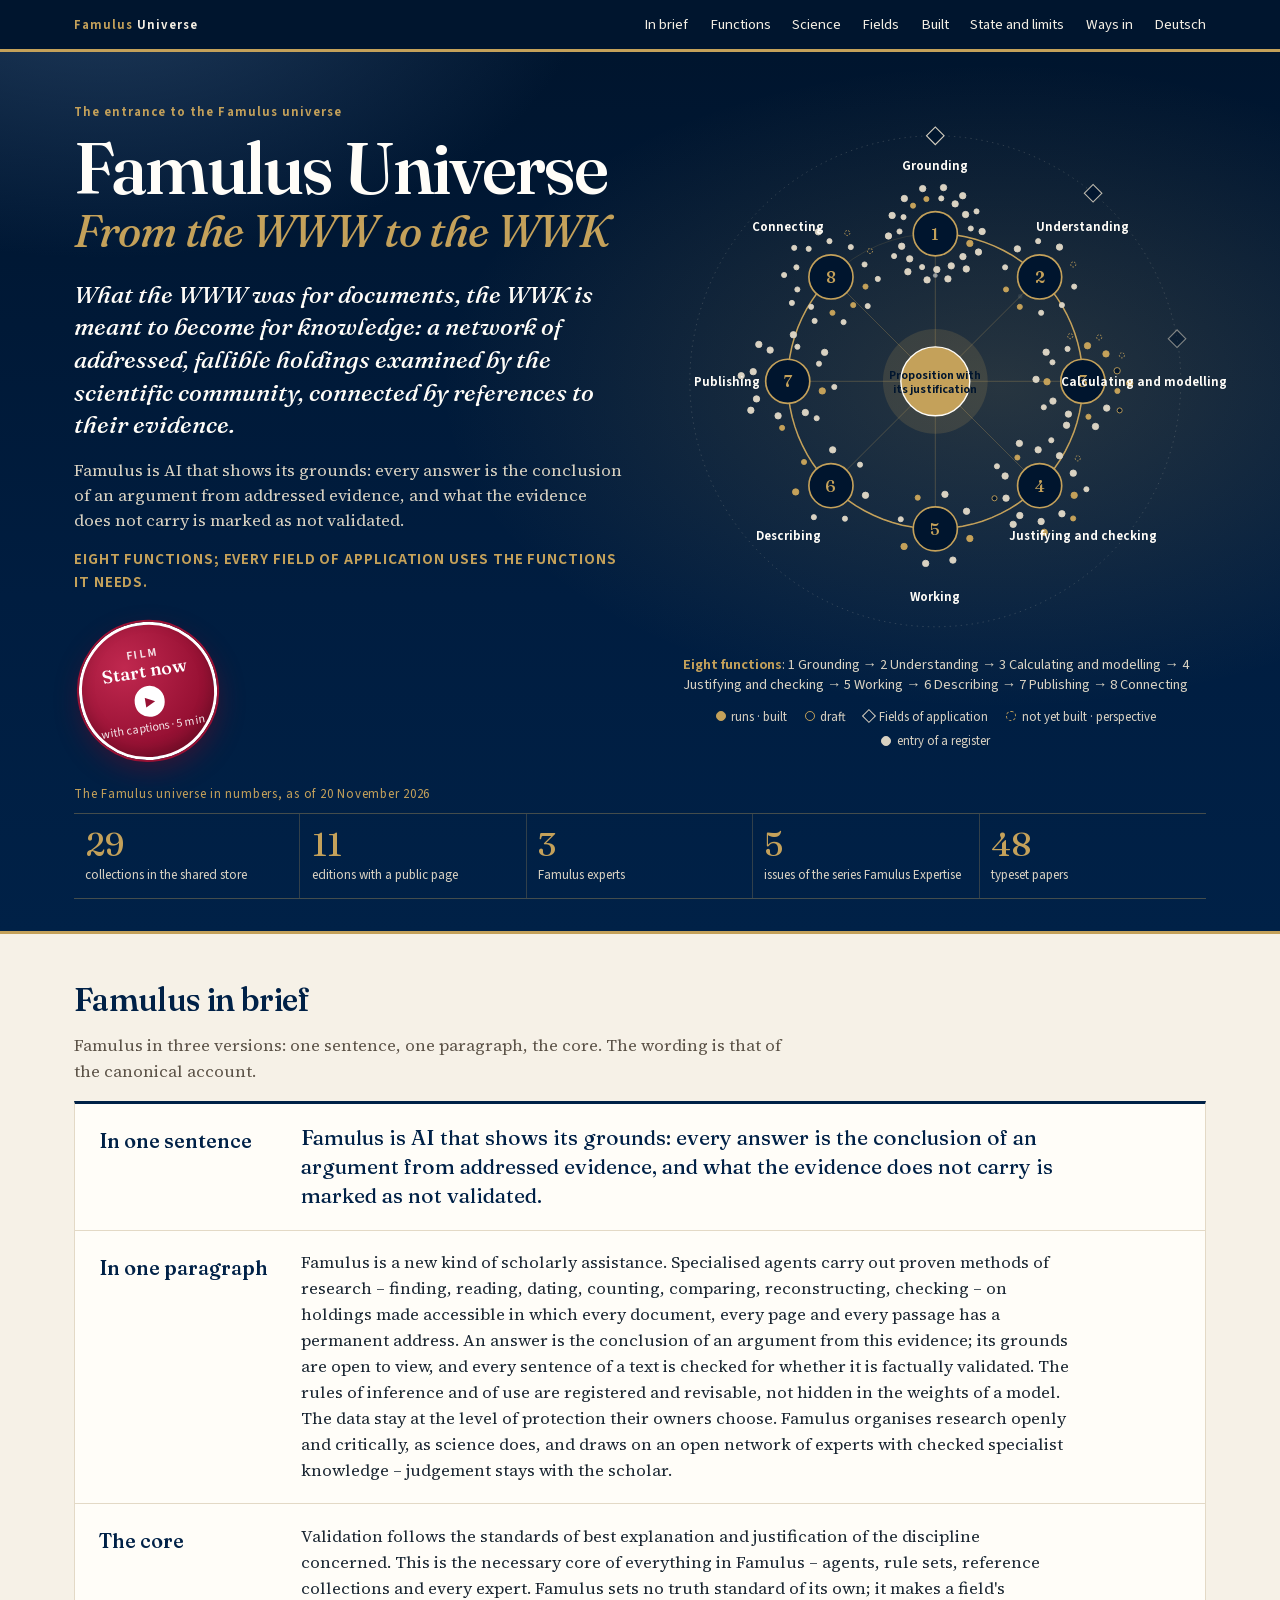
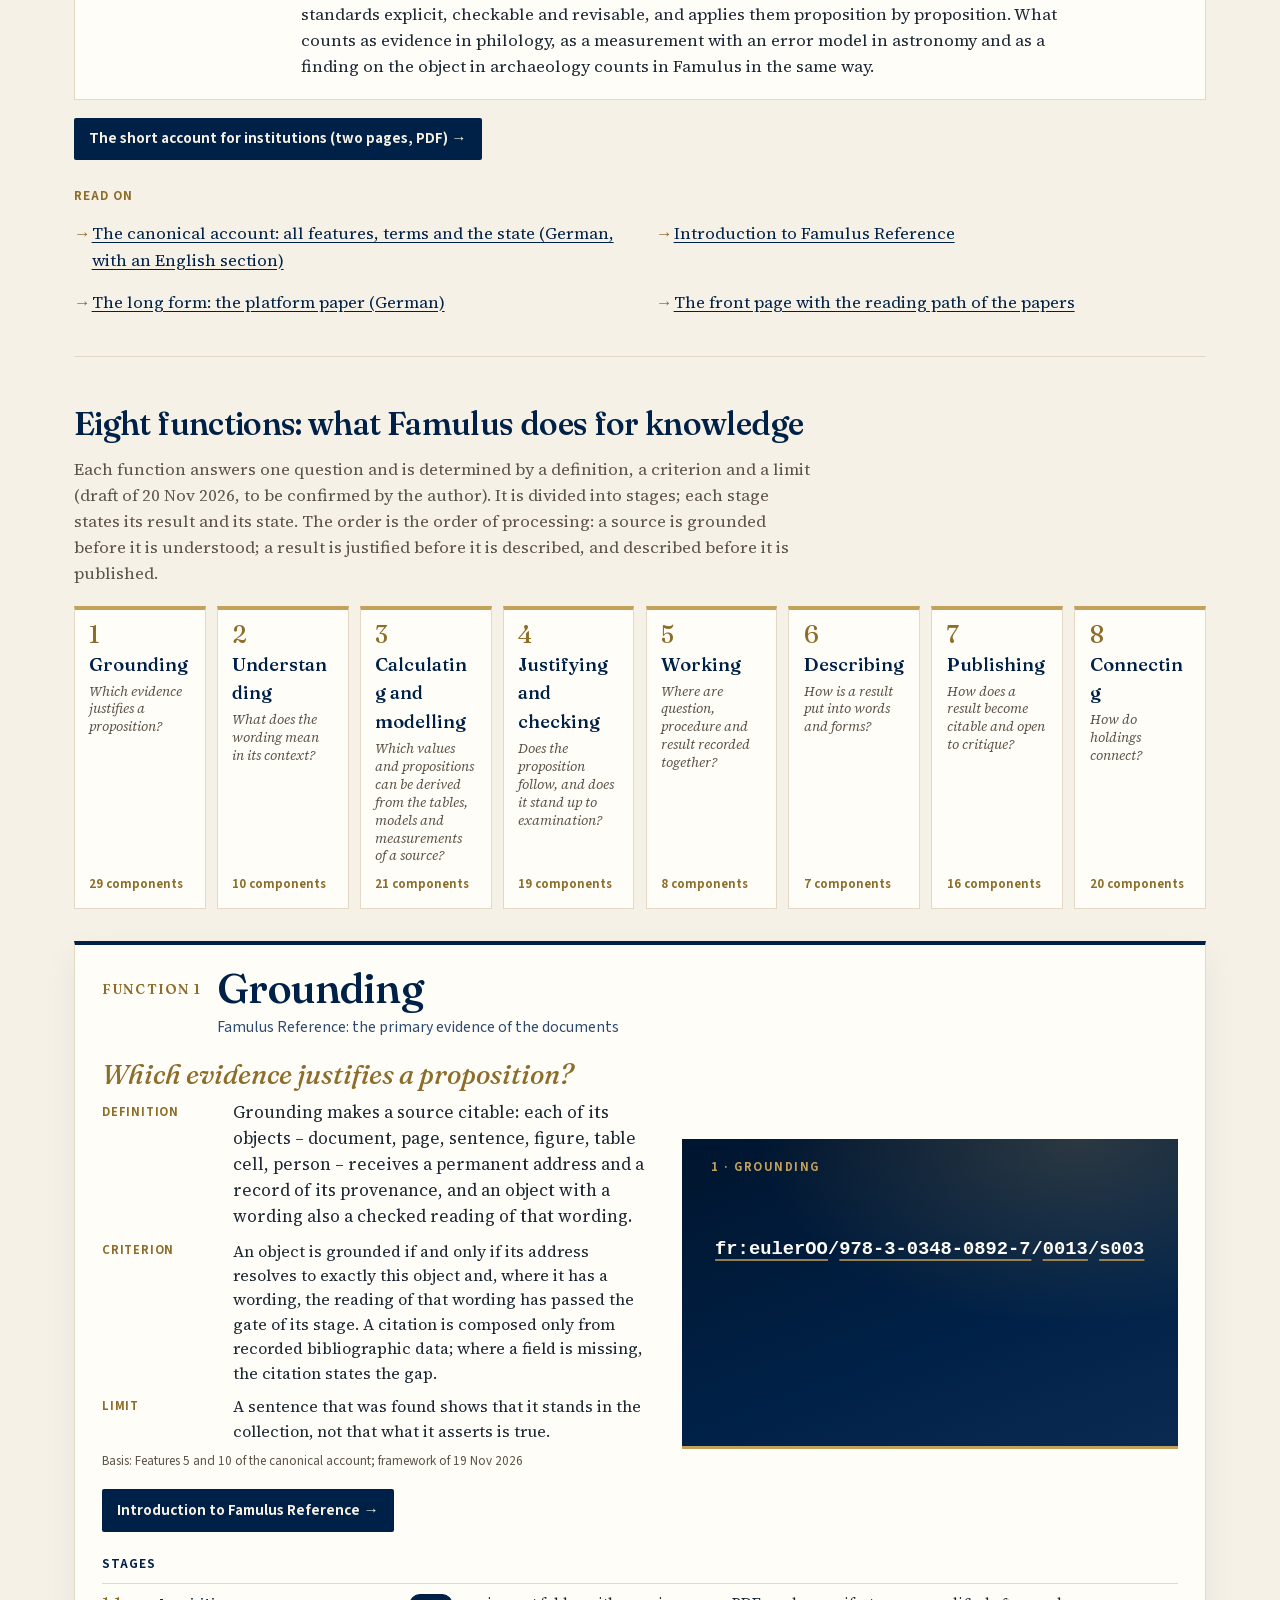
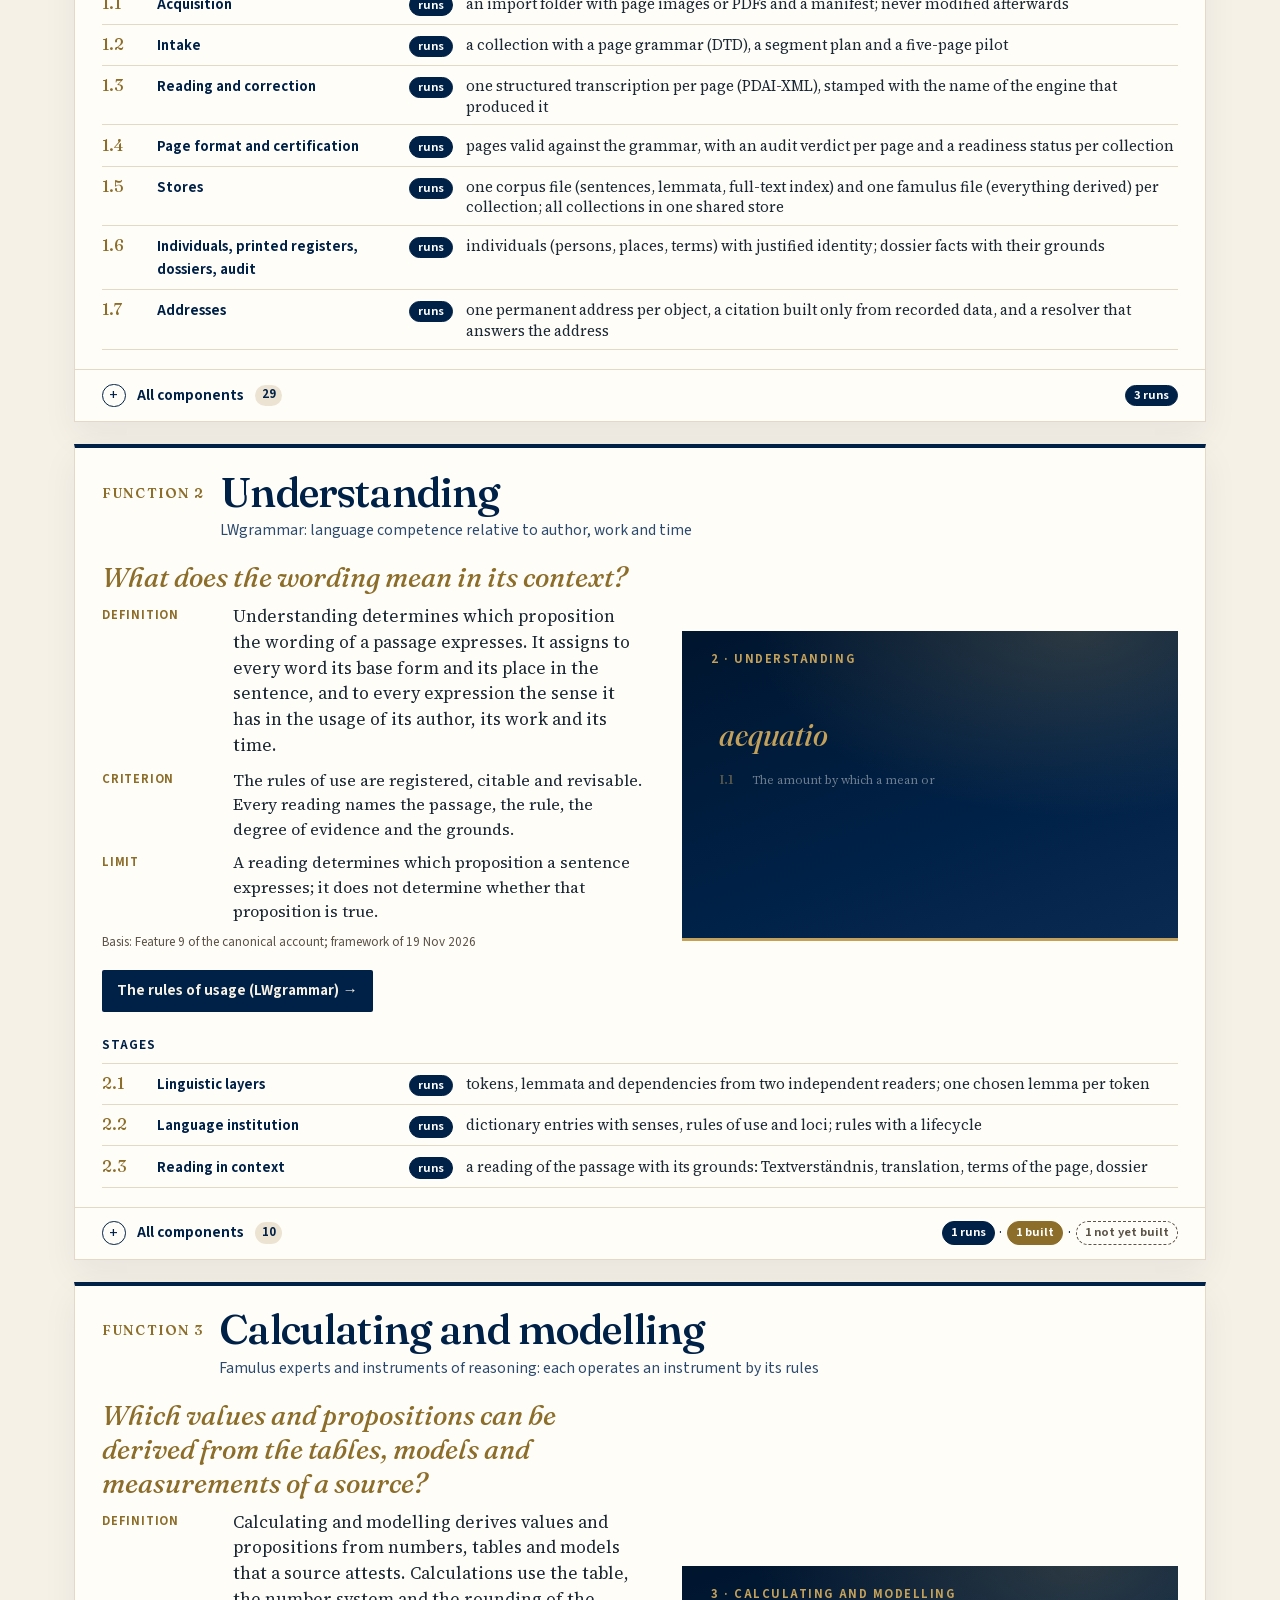
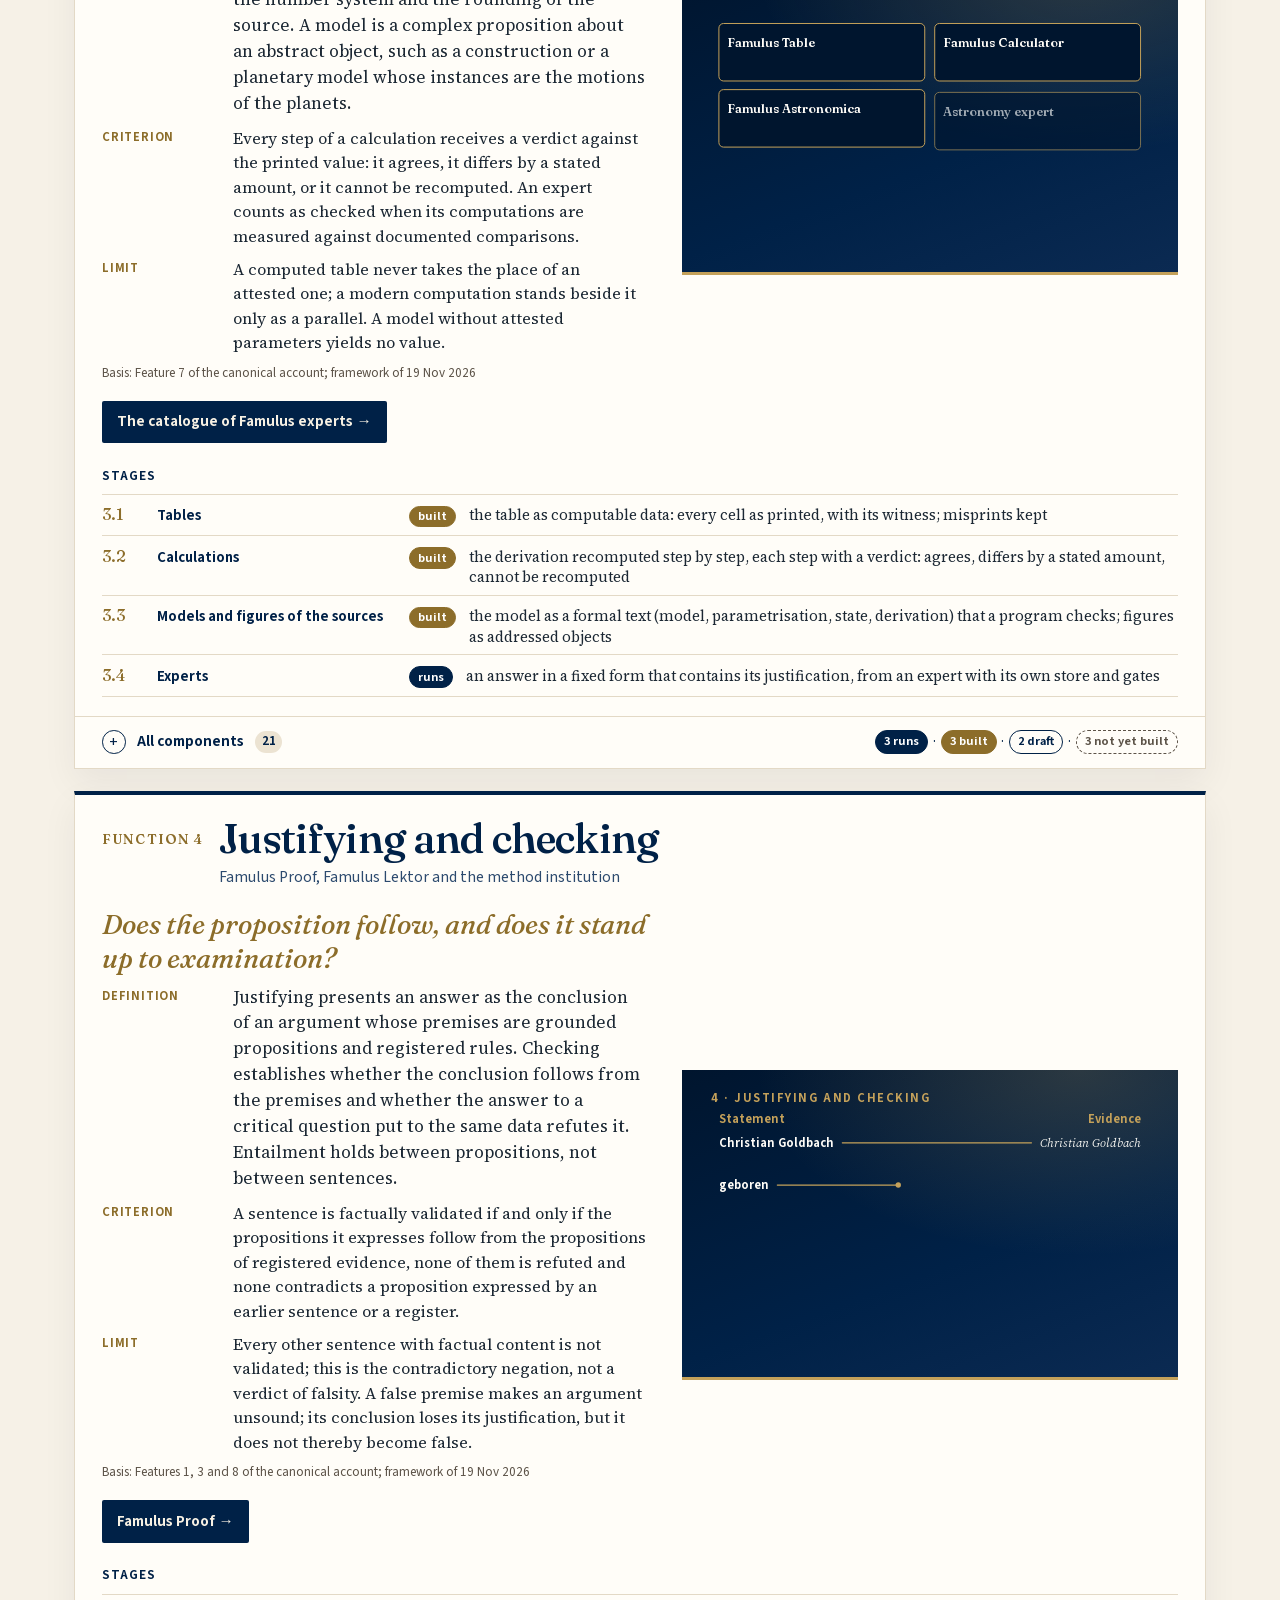
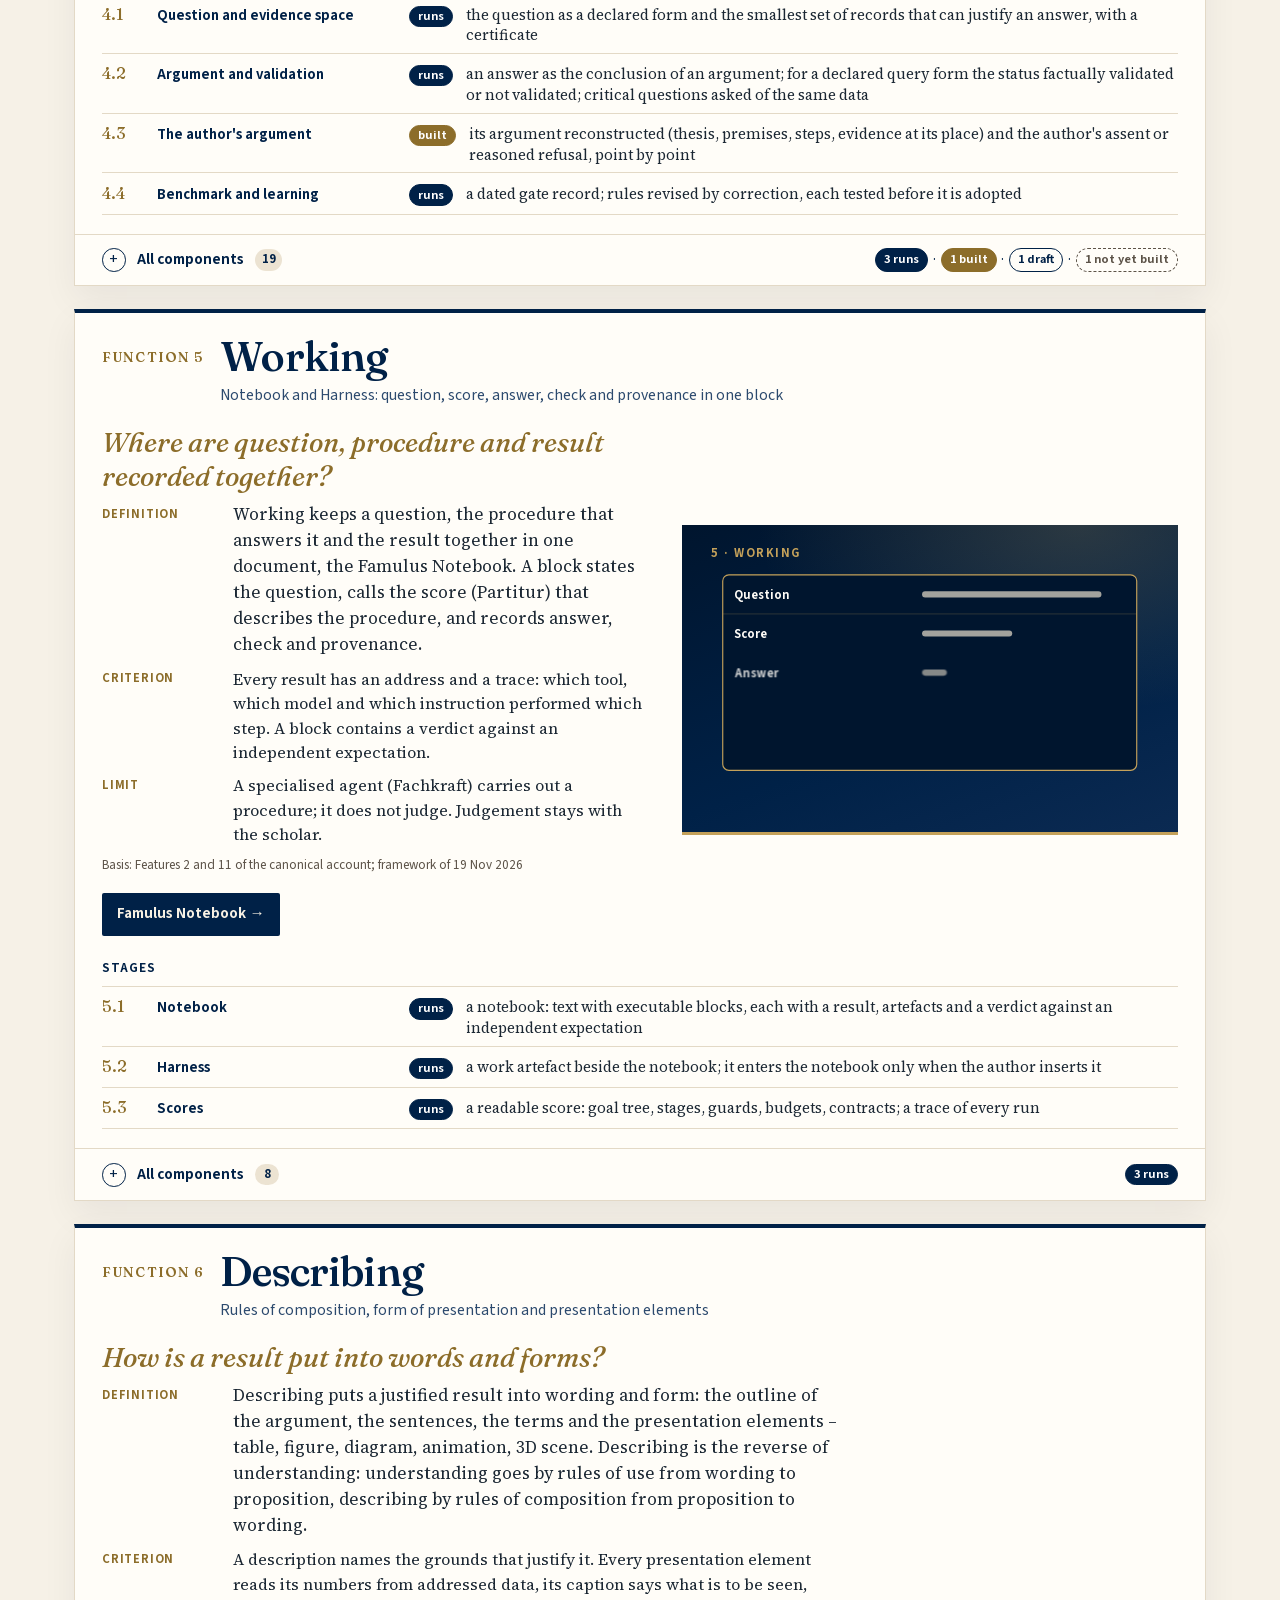
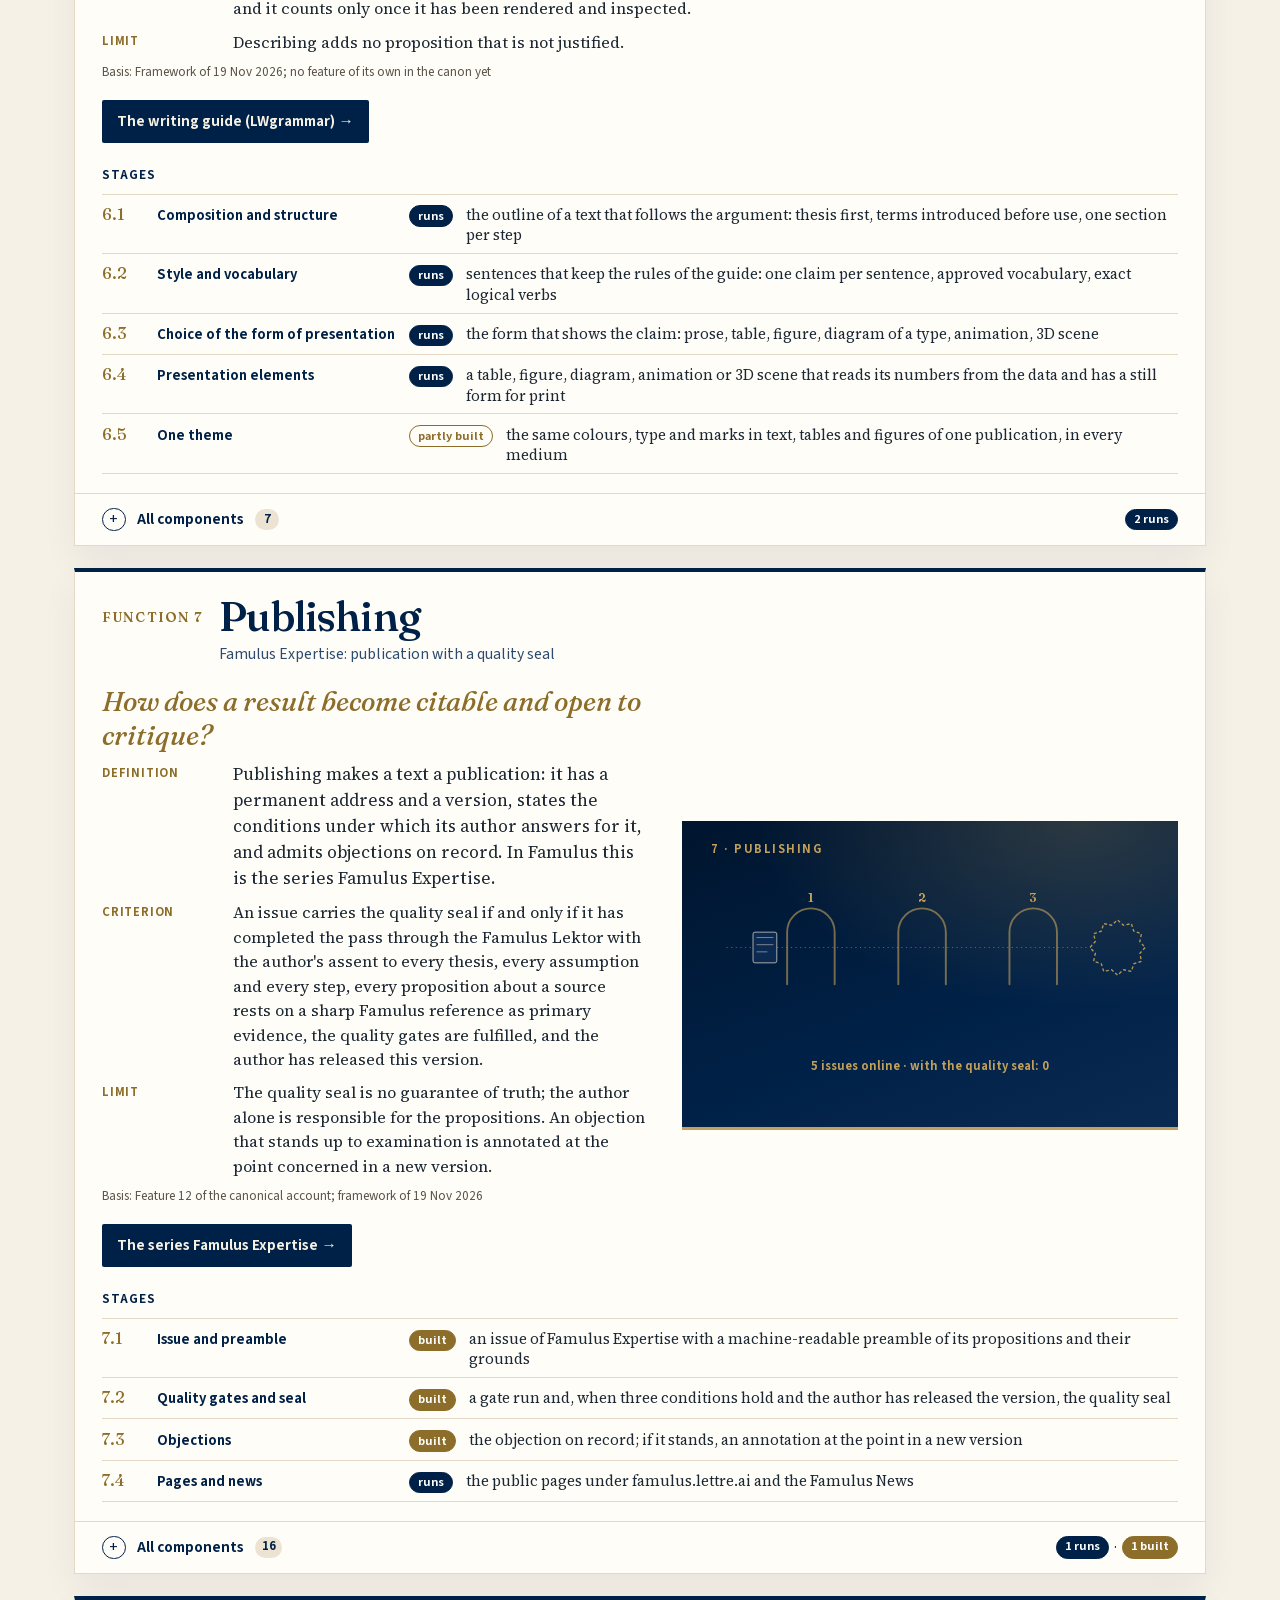
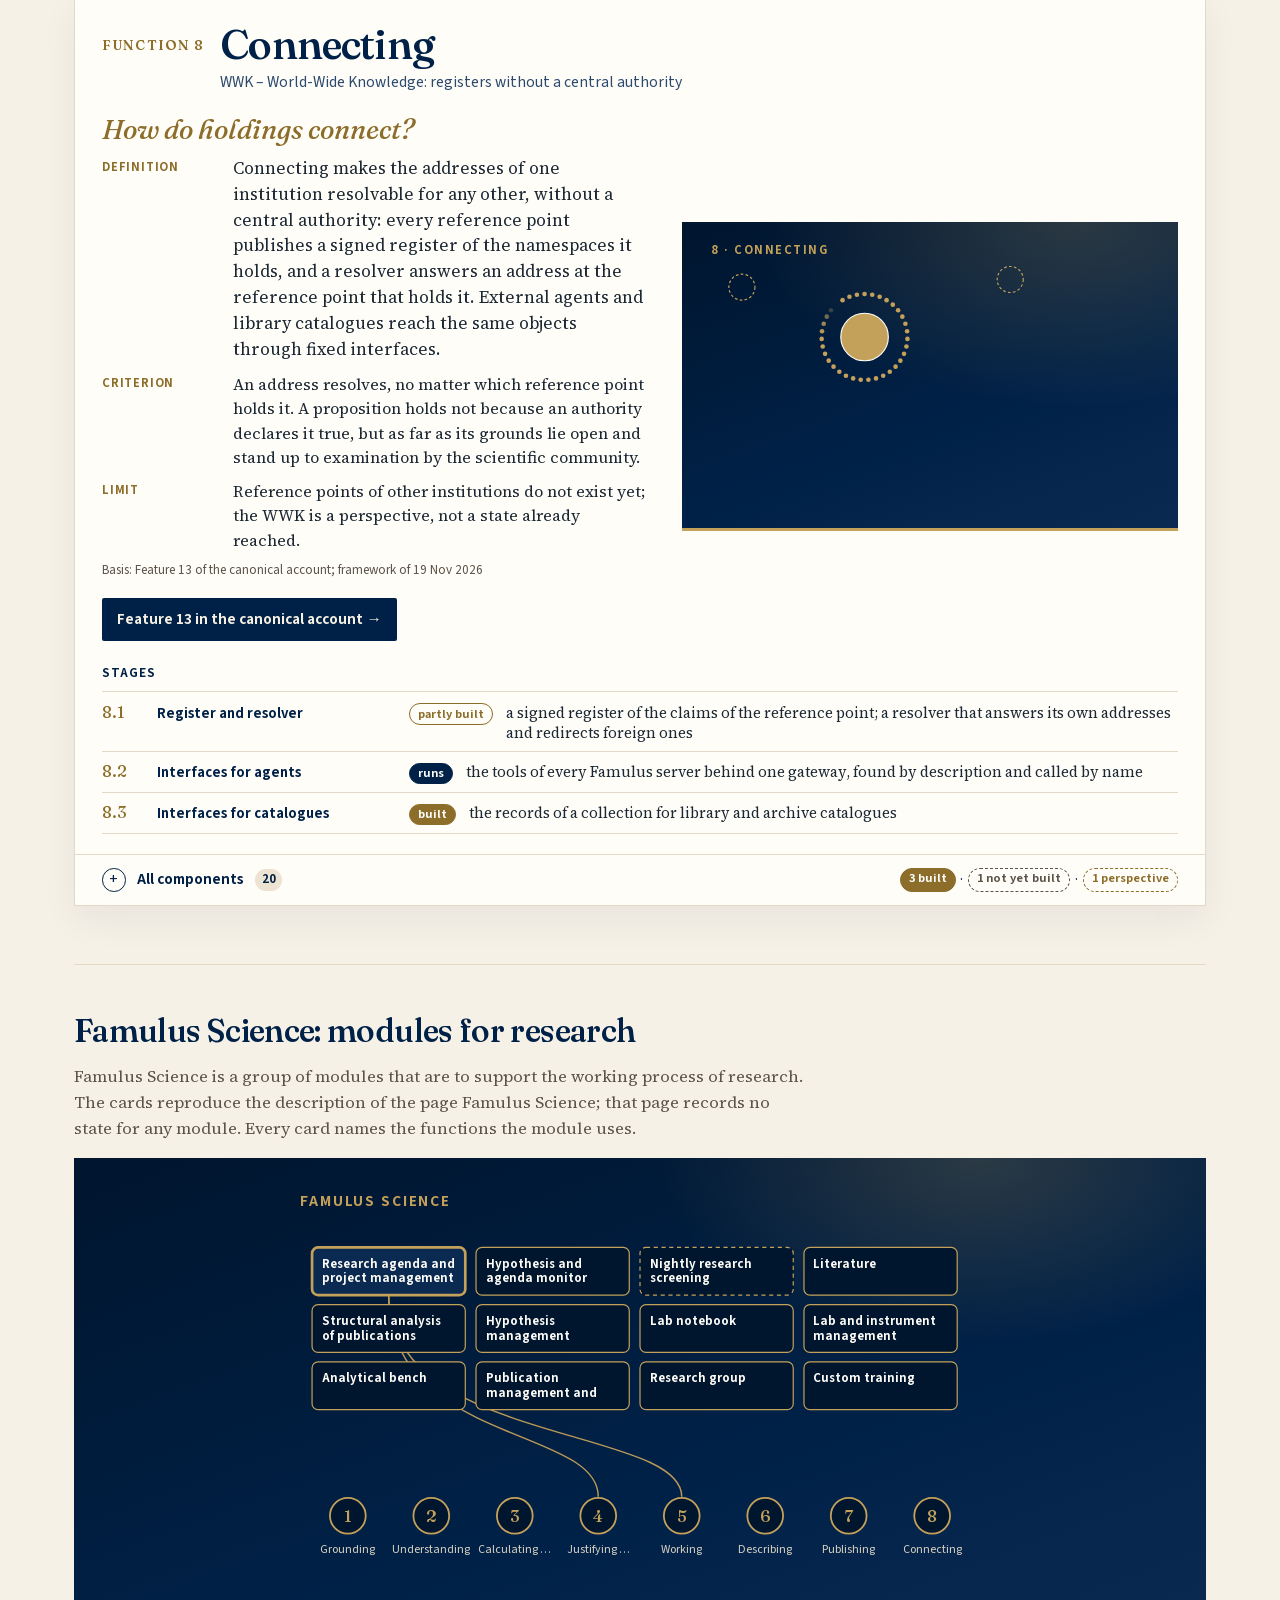
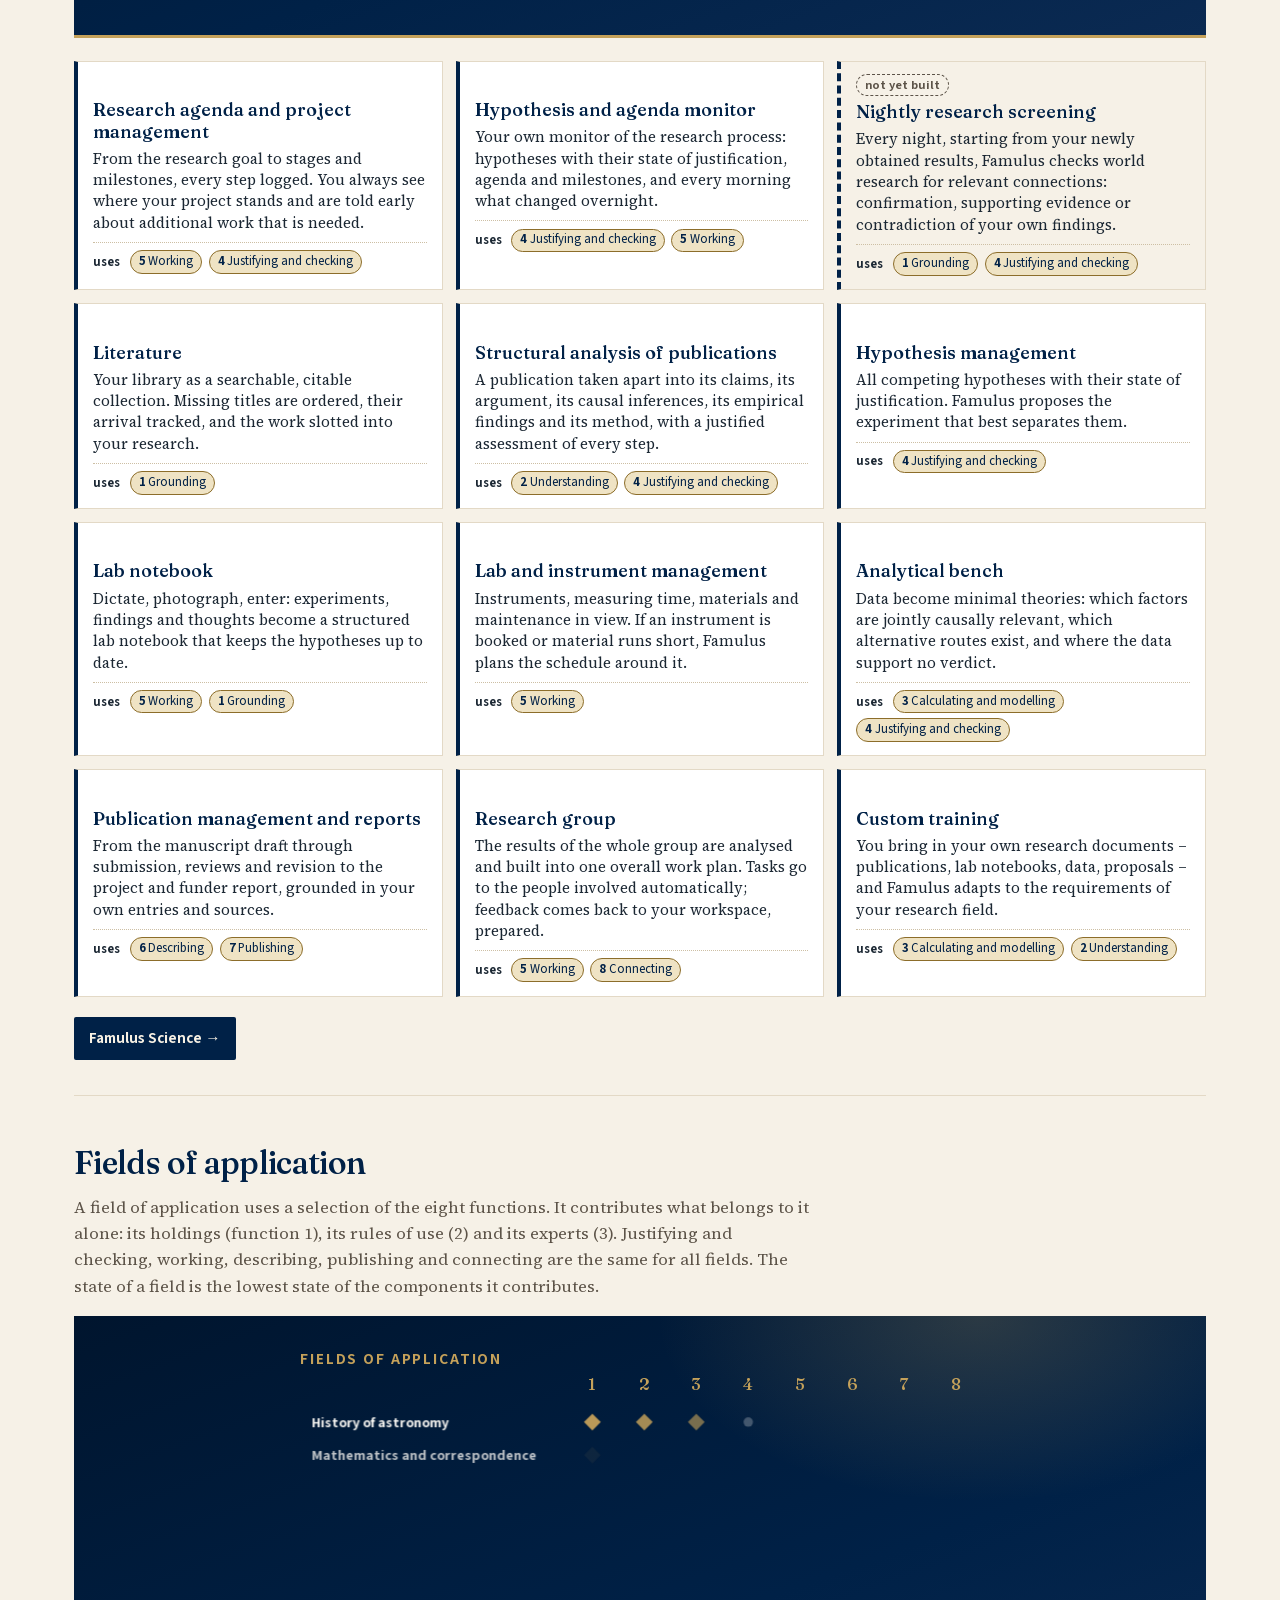
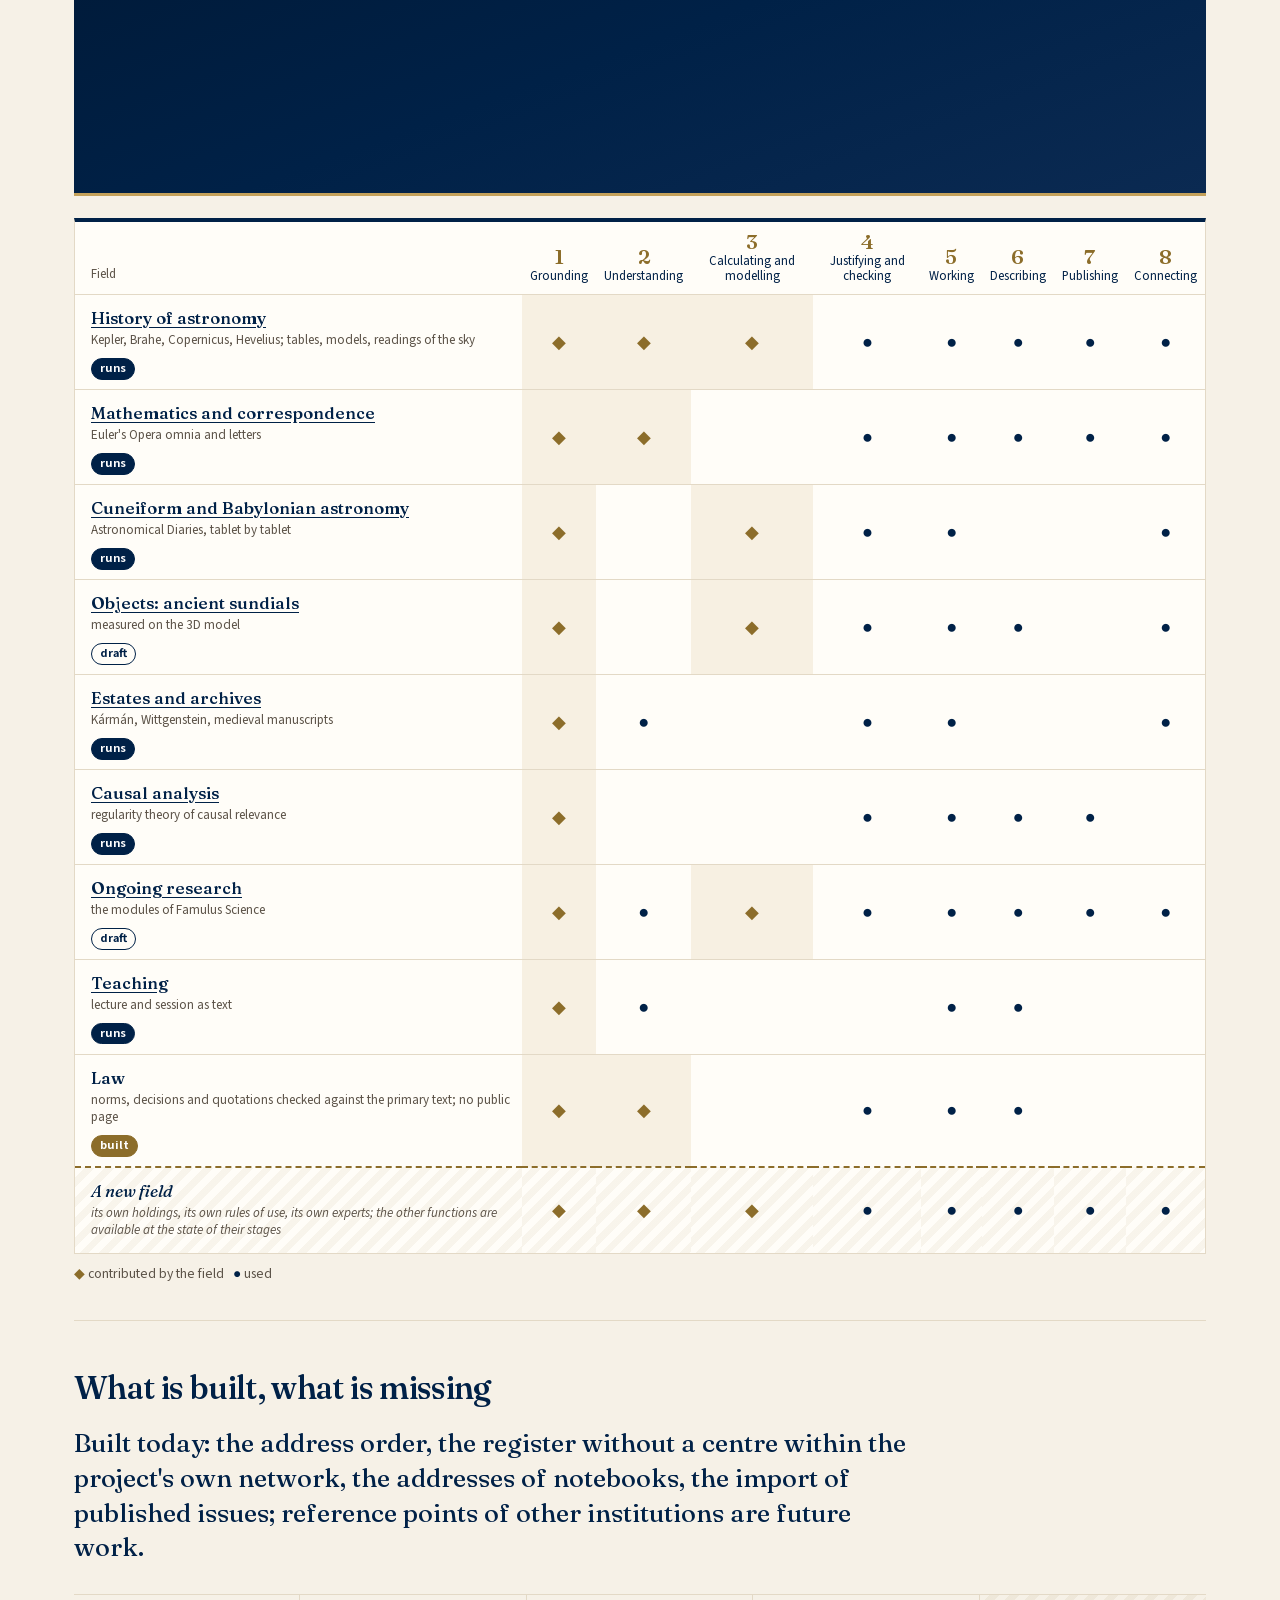
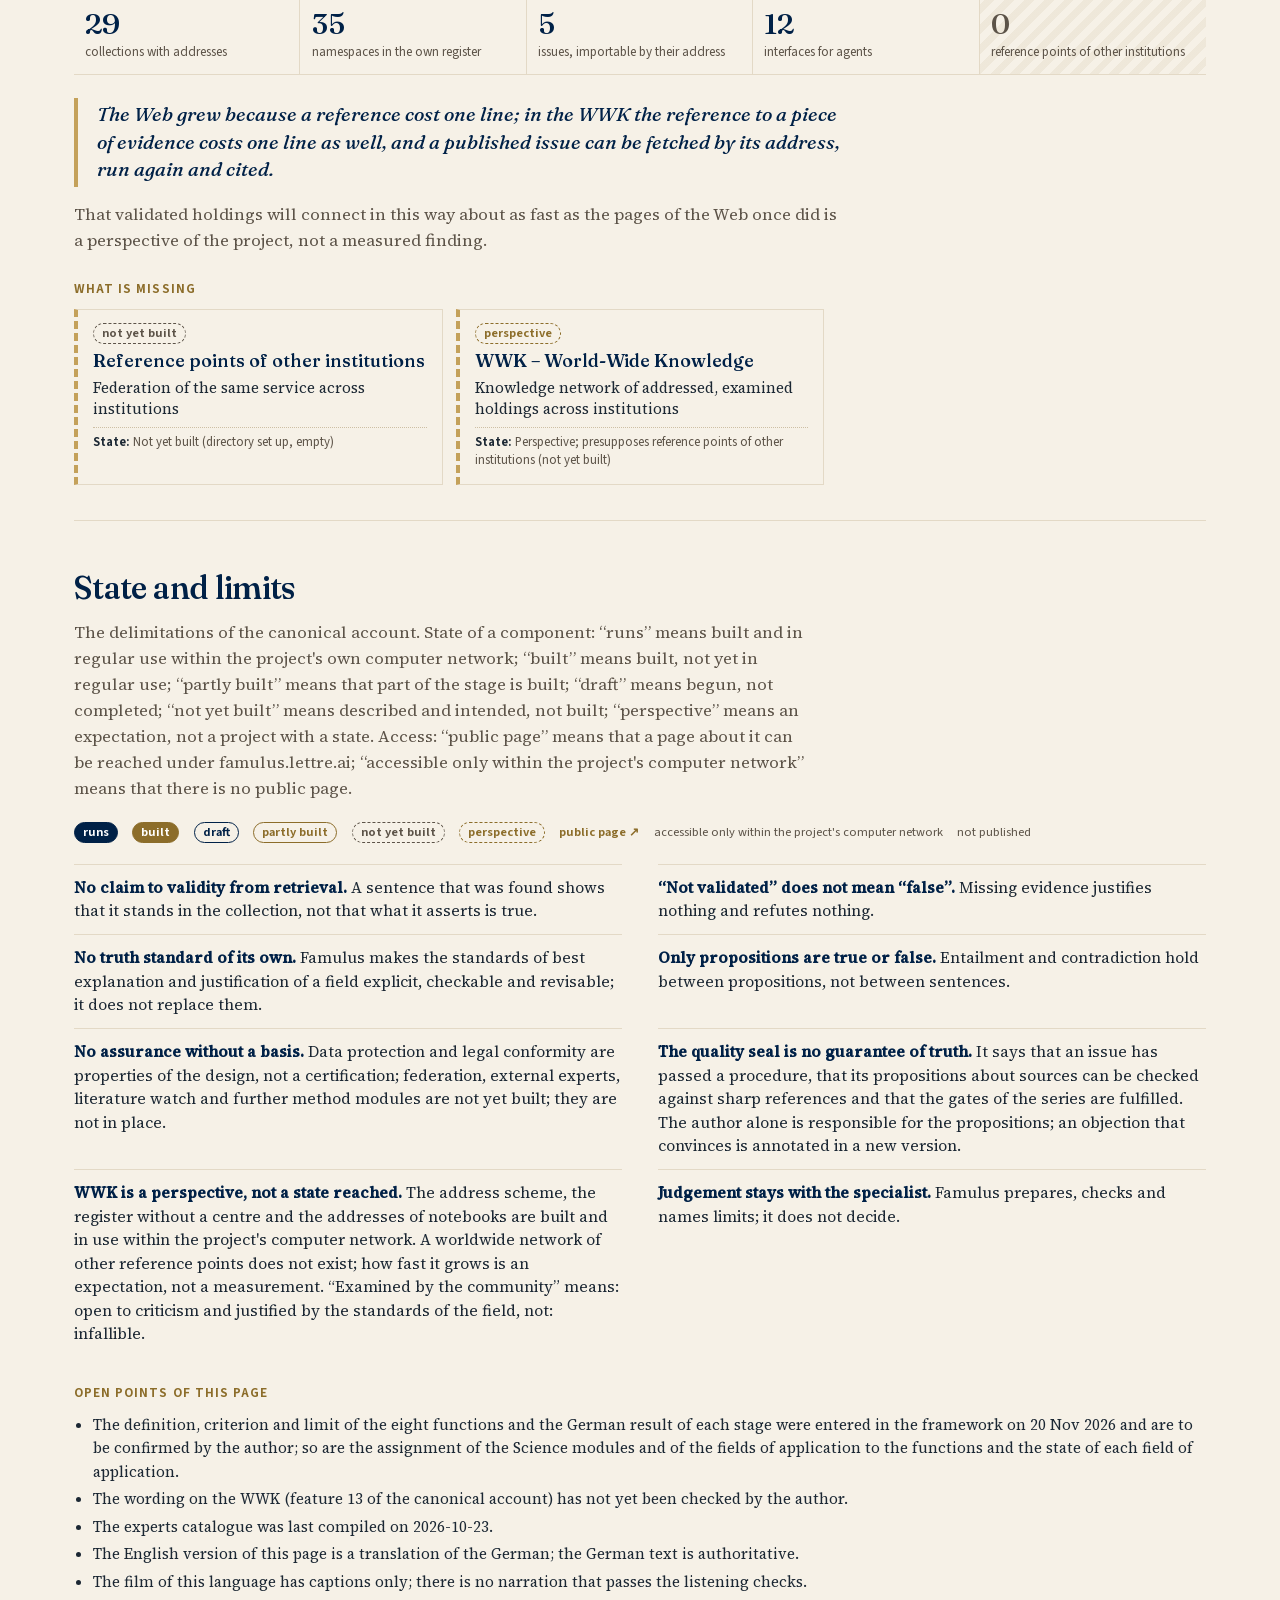
==== commit 388f554e: "Build universum" ====
--- a/en/index.html
+++ b/en/index.html
@@ -10,9 +10,9 @@
   <meta property="og:description" content="The entrance to the Famulus universe: eight functions – grounding, understanding, calculating and modelling, justifying and checking, working, describing, publishing, connecting –, the modules of Famulus Science and the fields of application, with the state of every component.">
   <meta property="og:type" content="website">
   <link rel="icon" href="../favicon.svg" type="image/svg+xml">
-  <link rel="stylesheet" href="../assets/fonts.css?v=20261120204545">
-  <link rel="stylesheet" href="../assets/landing.css?v=20261120204545">
-  <link rel="stylesheet" href="../assets/universum.css?v=20261120204545">
+  <link rel="stylesheet" href="../assets/fonts.css?v=20261120210948">
+  <link rel="stylesheet" href="../assets/landing.css?v=20261120210948">
+  <link rel="stylesheet" href="../assets/universum.css?v=20261120210948">
 <!-- famulus:publisher:start -->
 <meta name="referrer" content="no-referrer-when-downgrade">
 <meta name="publisher" content="OpenScienceTechnology GmbH">
@@ -41,10 +41,10 @@
 
   <main id="inhalt" class="uv">
 <section class="hero uv-hero"><div class="wrap uv-hero-grid"><div class="uv-hero-text"><p class="kicker">The entrance to the Famulus universe</p><h1>Famulus Universe<em>From the WWW to the WWK</em></h1><p class="uv-persp">What the WWW was for documents, the WWK is meant to become for knowledge: a network of addressed, fallible holdings examined by the scientific community, connected by references to their evidence.</p><p class="uv-sentence">Famulus is AI that shows its grounds: every answer is the conclusion of an argument from addressed evidence, and what the evidence does not carry is marked as not validated.</p><p class="uv-tagline">Eight functions; every field of application uses the functions it needs.</p>        <a class="hero-sticker" href="#rundgang" data-guide-start><span class="hs-k">Film</span><span class="hs-t">Start now</span><span class="hs-play" aria-hidden="true">▶</span><span class="hs-s">with captions · 5 min</span></a>
-</div><div class="uv-map" id="karte"><div class="uv-map-stage" role="img" aria-label="Map: eight functions around the core, every mark a component; outside, the fields of application"></div><p class="uv-map-info" aria-live="polite"></p></div></div><div class="wrap"><p class="uv-fig-label">The Famulus universe in numbers, as of 20 November 2026</p><div class="figures uv-figures" style="--cols:5"><div><span class="v">29</span><span class="k">collections in the shared store</span></div><div><span class="v">11</span><span class="k">editions with a public page</span></div><div><span class="v">3</span><span class="k">Famulus experts</span></div><div><span class="v">5</span><span class="k">issues of the series Famulus Expertise</span></div><div><span class="v">41</span><span class="k">typeset papers</span></div></div></div></section>
+</div><div class="uv-map" id="karte"><div class="uv-map-stage" role="img" aria-label="Map: eight functions around the core, every mark a component; outside, the fields of application"></div><p class="uv-map-info" aria-live="polite"></p></div></div><div class="wrap"><p class="uv-fig-label">The Famulus universe in numbers, as of 20 November 2026</p><div class="figures uv-figures" style="--cols:5"><div><span class="v">29</span><span class="k">collections in the shared store</span></div><div><span class="v">11</span><span class="k">editions with a public page</span></div><div><span class="v">3</span><span class="k">Famulus experts</span></div><div><span class="v">5</span><span class="k">issues of the series Famulus Expertise</span></div><div><span class="v">48</span><span class="k">typeset papers</span></div></div></div></section>
     <div class="wrap">
 <section class="band uv-brief" id="kurz"><h2>Famulus in brief</h2><p class="section-lead">Famulus in three versions: one sentence, one paragraph, the core. The wording is that of the canonical account.</p><div class="uv-steps"><div class="uv-step"><h3>In one sentence</h3><p>Famulus is AI that shows its grounds: every answer is the conclusion of an argument from addressed evidence, and what the evidence does not carry is marked as not validated.</p></div><div class="uv-step"><h3>In one paragraph</h3><p>Famulus is a new kind of scholarly assistance. Specialised agents carry out proven methods of research – finding, reading, dating, counting, comparing, reconstructing, checking – on holdings made accessible in which every document, every page and every passage has a permanent address. An answer is the conclusion of an argument from this evidence; its grounds are open to view, and every sentence of a text is checked for whether it is factually validated. The rules of inference and of use are registered and revisable, not hidden in the weights of a model. The data stay at the level of protection their owners choose. Famulus organises research openly and critically, as science does, and draws on an open network of experts with checked specialist knowledge – judgement stays with the scholar.</p></div><div class="uv-step"><h3>The core</h3><p>Validation follows the standards of best explanation and justification of the discipline concerned. This is the necessary core of everything in Famulus – agents, rule sets, reference collections and every expert. Famulus sets no truth standard of its own; it makes a field's standards explicit, checkable and revisable, and applies them proposition by proposition. What counts as evidence in philology, as a measurement with an error model in astronomy and as a finding on the object in archaeology counts in Famulus in the same way.</p></div></div><p class="uv-account"><a class="go" href="https://famulus.lettre.ai/harness/assets/famulus-kurzfassung-en.pdf">The short account for institutions (two pages, PDF) &rarr;</a></p><h3 class="uv-sub">Read on</h3><ul class="uv-reading"><li><a href="https://famulus.lettre.ai/docs/reference/famulus.html">The canonical account: all features, terms and the state (German, with an English section)</a></li><li><a href="https://famulus.lettre.ai/docs/reference/famulus-reference-introduction.html">Introduction to Famulus Reference</a></li><li><a href="https://famulus.lettre.ai/#p-famulus-plattform">The long form: the platform paper (German)</a></li><li><a href="https://famulus.lettre.ai/">The front page with the reading path of the papers</a></li></ul></section>
-<section class="band uv-chapters" id="kapitel"><h2>Eight functions: what Famulus does for knowledge</h2><p class="section-lead">Each function answers one question and is determined by a definition, a criterion and a limit (draft of 20 Nov 2026, to be confirmed by the author). It is divided into stages; each stage states its result and its state. The order is the order of processing: a source is grounded before it is understood; a result is justified before it is described, and described before it is published.</p><nav class="uv-index" aria-label="Eight functions: what Famulus does for knowledge"><a class="uv-tile" href="#kap-belegen"><span class="uv-tile-num">1</span><span class="uv-tile-name">Grounding</span><span class="uv-tile-title">Which evidence justifies a proposition?</span><span class="uv-tile-n">29 components</span></a><a class="uv-tile" href="#kap-verstehen"><span class="uv-tile-num">2</span><span class="uv-tile-name">Understanding</span><span class="uv-tile-title">What does the wording mean in its context?</span><span class="uv-tile-n">10 components</span></a><a class="uv-tile" href="#kap-rechnen"><span class="uv-tile-num">3</span><span class="uv-tile-name">Calculating and modelling</span><span class="uv-tile-title">Which values and propositions can be derived from the tables, models and measurements of a source?</span><span class="uv-tile-n">21 components</span></a><a class="uv-tile" href="#kap-begruenden"><span class="uv-tile-num">4</span><span class="uv-tile-name">Justifying and checking</span><span class="uv-tile-title">Does the proposition follow, and does it stand up to examination?</span><span class="uv-tile-n">19 components</span></a><a class="uv-tile" href="#kap-arbeiten"><span class="uv-tile-num">5</span><span class="uv-tile-name">Working</span><span class="uv-tile-title">Where are question, procedure and result recorded together?</span><span class="uv-tile-n">8 components</span></a><a class="uv-tile" href="#kap-beschreiben"><span class="uv-tile-num">6</span><span class="uv-tile-name">Describing</span><span class="uv-tile-title">How is a result put into words and forms?</span><span class="uv-tile-n">7 components</span></a><a class="uv-tile" href="#kap-publizieren"><span class="uv-tile-num">7</span><span class="uv-tile-name">Publishing</span><span class="uv-tile-title">How does a result become citable and open to critique?</span><span class="uv-tile-n">16 components</span></a><a class="uv-tile" href="#kap-vernetzen"><span class="uv-tile-num">8</span><span class="uv-tile-name">Connecting</span><span class="uv-tile-title">How do holdings connect?</span><span class="uv-tile-n">20 components</span></a></nav><article class="uv-chapter" id="kap-belegen" data-chapter="belegen"><header class="uv-ch-head"><p class="uv-ch-num">Function 1</p><h3>Grounding</h3><p class="uv-ch-title">Famulus Reference: the primary evidence of the documents</p></header><div class="uv-ch-body"><div class="uv-ch-text"><p class="uv-frage">Which evidence justifies a proposition?</p><dl class="uv-def"><dt>Definition</dt><dd>Grounding makes a source citable: each of its objects – document, page, sentence, figure, table cell, person – receives a permanent address and a record of its provenance, and an object with a wording also a checked reading of that wording.</dd><dt>Criterion</dt><dd>An object is grounded if and only if its address resolves to exactly this object and, where it has a wording, the reading of that wording has passed the gate of its stage. A citation is composed only from recorded bibliographic data; where a field is missing, the citation states the gap.</dd><dt>Limit</dt><dd>A sentence that was found shows that it stands in the collection, not that what it asserts is true.</dd></dl><p class="uv-claim-src">Basis: Features 5 and 10 of the canonical account; framework of 19 Nov 2026</p><p class="uv-go-row"><a class="go uv-main" href="https://famulus.lettre.ai/docs/reference/famulus-reference-introduction.html">Introduction to Famulus Reference &rarr;</a></p></div><div class="uv-mini" data-scene="adresse" aria-hidden="true"></div></div><div class="uv-stages"><h4>Stages</h4><ol class="uv-stage-list"><li><span class="uv-sg-id">1.1</span><span class="uv-sg-name">Acquisition</span><span class="uv-st uv-st-laeuft">runs</span><span class="uv-sg-out">an import folder with page images or PDFs and a manifest; never modified afterwards</span></li><li><span class="uv-sg-id">1.2</span><span class="uv-sg-name">Intake</span><span class="uv-st uv-st-laeuft">runs</span><span class="uv-sg-out">a collection with a page grammar (DTD), a segment plan and a five-page pilot</span></li><li><span class="uv-sg-id">1.3</span><span class="uv-sg-name">Reading and correction</span><span class="uv-st uv-st-laeuft">runs</span><span class="uv-sg-out">one structured transcription per page (PDAI-XML), stamped with the name of the engine that produced it</span></li><li><span class="uv-sg-id">1.4</span><span class="uv-sg-name">Page format and certification</span><span class="uv-st uv-st-laeuft">runs</span><span class="uv-sg-out">pages valid against the grammar, with an audit verdict per page and a readiness status per collection</span></li><li><span class="uv-sg-id">1.5</span><span class="uv-sg-name">Stores</span><span class="uv-st uv-st-laeuft">runs</span><span class="uv-sg-out">one corpus file (sentences, lemmata, full-text index) and one famulus file (everything derived) per collection; all collections in one shared store</span></li><li><span class="uv-sg-id">1.6</span><span class="uv-sg-name">Individuals, printed registers, dossiers, audit</span><span class="uv-st uv-st-laeuft">runs</span><span class="uv-sg-out">individuals (persons, places, terms) with justified identity; dossier facts with their grounds</span></li><li><span class="uv-sg-id">1.7</span><span class="uv-sg-name">Addresses</span><span class="uv-st uv-st-laeuft">runs</span><span class="uv-sg-out">one permanent address per object, a citation built only from recorded data, and a resolver that answers the address</span></li></ol></div><details class="uv-all"><summary><span>All components</span> <span class="uv-n">29</span><span class="uv-tally"><span class="uv-st uv-st-laeuft">3 runs</span> · <span class="uv-st uv-st-entwurf">1 draft</span></span></summary><div class="uv-group"><h4>1.1 Acquisition <span class="uv-st uv-st-laeuft">runs</span> <span class="uv-n">2</span></h4><ul class="uv-cards"><li class="uv-card" data-state="laeuft" data-place="public"><p class="uv-card-head"><span class="uv-st uv-st-laeuft">runs</span><span class="uv-pl uv-pl-public">public page</span></p><h5><a href="https://famulus.lettre.ai/repro/">Famulus Repro</a></h5><p class="uv-card-text">Capture with smartphone and tablet, processing on one's own computer</p></li><li class="uv-card" data-state="" data-place="public"><p class="uv-card-head"><span class="uv-pl uv-pl-public"><span class="uv-kind">Documentation</span>public page</span></p><h5><a href="https://famulus.lettre.ai/docs/repro/">Famulus Repro</a></h5></li></ul></div><div class="uv-group"><h4>1.2 Intake <span class="uv-st uv-st-laeuft">runs</span> <span class="uv-n">2</span></h4><ul class="uv-cards"><li class="uv-card" data-state="" data-place="public"><p class="uv-card-head"><span class="uv-pl uv-pl-public"><span class="uv-kind">Paper</span>public page</span></p><h5><a href="https://famulus.lettre.ai/#p-ai-scholar">Famulus Reference</a></h5><p class="uv-card-facts">17 pp.</p></li><li class="uv-card" data-state="" data-place="public"><p class="uv-card-head"><span class="uv-pl uv-pl-public"><span class="uv-kind">Documentation</span>public page</span></p><h5><a href="https://famulus.lettre.ai/docs/pdai/">PDAI structured-XML OCR</a></h5></li></ul></div><div class="uv-group"><h4>1.3 Reading and correction <span class="uv-st uv-st-laeuft">runs</span> <span class="uv-n">1</span></h4><ul class="uv-cards"><li class="uv-card" data-state="entwurf" data-place="none"><p class="uv-card-head"><span class="uv-st uv-st-entwurf">draft</span><span class="uv-pl uv-pl-none"><span class="uv-kind">Paper</span>not published</span></p><h5>From the Shelf to the Certified Page. Capture, OCR and Cure in Famulus</h5><p class="uv-card-facts">outline</p></li></ul></div><div class="uv-group"><h4>1.4 Page format and certification <span class="uv-st uv-st-laeuft">runs</span> <span class="uv-n">1</span></h4><ul class="uv-cards"><li class="uv-card" data-state="" data-place="public"><p class="uv-card-head"><span class="uv-pl uv-pl-public"><span class="uv-kind">Documentation</span>public page</span></p><h5><a href="https://famulus.lettre.ai/docs/viewer/">AI-Viewer</a></h5></li></ul></div><div class="uv-group"><h4>1.5 Stores <span class="uv-st uv-st-laeuft">runs</span> <span class="uv-n">2</span></h4><ul class="uv-cards"><li class="uv-card" data-state="" data-place="public"><p class="uv-card-head"><span class="uv-pl uv-pl-public"><span class="uv-kind">Documentation</span>public page</span></p><h5><a href="https://famulus.lettre.ai/docs/reference/ducklake.html">The shared store (DuckLake)</a></h5></li><li class="uv-card" data-state="" data-place="netz"><p class="uv-card-head"><span class="uv-pl uv-pl-netz"><span class="uv-kind">Paper</span>accessible only within the project&#x27;s computer network</span></p><h5>The Famulus Data Layer</h5><p class="uv-card-facts">12 pp.</p></li></ul></div><div class="uv-group"><h4>1.6 Individuals, printed registers, dossiers, audit <span class="uv-st uv-st-laeuft">runs</span> <span class="uv-n">1</span></h4><ul class="uv-cards"><li class="uv-card" data-state="" data-place="netz"><p class="uv-card-head"><span class="uv-pl uv-pl-netz"><span class="uv-kind">Paper</span>accessible only within the project&#x27;s computer network</span></p><h5>Famulus Register and Dossiers</h5><p class="uv-card-facts">18 pp.</p></li></ul></div><div class="uv-group"><h4>1.7 Addresses <span class="uv-st uv-st-laeuft">runs</span> <span class="uv-n">6</span></h4><ul class="uv-cards"><li class="uv-card" data-state="laeuft" data-place="netz"><p class="uv-card-head"><span class="uv-st uv-st-laeuft">runs</span><span class="uv-pl uv-pl-netz">accessible only within the project&#x27;s computer network</span></p><h5>Famulus Reference</h5><p class="uv-card-text">Body of citable holdings, <code>fr:</code> addresses, citation, provenance; shared store (DuckLake) and reference service</p><p class="uv-card-facts">29 collections in the shared store</p><p class="uv-card-stand"><b>State:</b> runs (29 collections in the shared store, as of 11 Nov 2026; on 23 Oct 2026 there were eight)</p></li><li class="uv-card" data-state="laeuft" data-place="netz"><p class="uv-card-head"><span class="uv-st uv-st-laeuft">runs</span><span class="uv-pl uv-pl-netz">accessible only within the project&#x27;s computer network</span></p><h5>Address scheme famulus-ref/2 and register of the own reference point</h5><p class="uv-card-text">The address scheme <code>famulus-ref/2</code> and its register without a centre: every object (sentence, paragraph, figure, person, place, date, language norm, object with 3D model) has exactly one <code>fr:</code> address; every reference point publishes its own signed register, and every resolver knows the network from the registers it has cached.</p><p class="uv-card-facts">35 namespaces at the own reference point</p></li><li class="uv-card" data-state="" data-place="netz"><p class="uv-card-head"><span class="uv-pl uv-pl-netz">accessible only within the project&#x27;s computer network</span></p><h5>Levels of evidence: primary evidence, secondary evidence, reference authority</h5><p class="uv-card-text">Primary evidence (place of finding in the source), secondary evidence (commentary, evaluation), reference authority (lexicon, norm). A classification of provenance, not a ranking.</p></li><li class="uv-card" data-state="" data-place="public"><p class="uv-card-head"><span class="uv-pl uv-pl-public"><span class="uv-kind">Documentation</span>public page</span></p><h5><a href="https://famulus.lettre.ai/docs/reference/famulus-reference.html">Technical specification of Famulus Reference</a></h5></li><li class="uv-card" data-state="" data-place="public"><p class="uv-card-head"><span class="uv-pl uv-pl-public"><span class="uv-kind">Documentation</span>public page</span></p><h5><a href="https://famulus.lettre.ai/docs/reference/famulus-reference-introduction.html">famulus-reference</a></h5></li><li class="uv-card" data-state="" data-place="netz"><p class="uv-card-head"><span class="uv-pl uv-pl-netz"><span class="uv-kind">Interface for agents</span>accessible only within the project&#x27;s computer network</span></p><h5>famulus-reference</h5><p class="uv-card-facts">namespace reference · 24 tools</p></li></ul></div><div class="uv-group"><h4>Opened holdings: the editions <span class="uv-n">14</span></h4><ul class="uv-chips"><li class="uv-chip" data-place="public"><a href="https://famulus.lettre.ai/editions/">Overview of the editions</a></li><li class="uv-chip" data-place="public"><a href="https://famulus.lettre.ai/euler/">Euler</a></li><li class="uv-chip" data-place="public"><a href="https://famulus.lettre.ai/kepler/">Kepler</a></li><li class="uv-chip" data-place="public"><a href="https://famulus.lettre.ai/kepleriana/">Kepleriana 2026</a></li><li class="uv-chip" data-place="public"><a href="https://famulus.lettre.ai/brahe/">Brahe</a></li><li class="uv-chip" data-place="public"><a href="https://famulus.lettre.ai/kopernikus/">Kopernikus</a></li><li class="uv-chip" data-place="netz">Hevelius<span class="uv-pl uv-pl-netz"><span class="uv-kind">Page</span>accessible only within the project&#x27;s computer network</span></li><li class="uv-chip" data-place="public"><a href="https://famulus.lettre.ai/babylon/">Babylonische Astronomie</a></li><li class="uv-chip" data-place="public"><a href="https://famulus.lettre.ai/sundials/">Ancient Sundials</a></li><li class="uv-chip" data-place="public"><a href="https://famulus.lettre.ai/medieval/">Mittelalterliche Handschriften</a></li><li class="uv-chip" data-place="public"><a href="https://famulus.lettre.ai/karman/">Kármán-Nachlass</a></li><li class="uv-chip" data-place="public"><a href="https://famulus.lettre.ai/wittgenstein-mechanik/">Wittgenstein und die Mechanik</a></li><li class="uv-chip" data-place="public"><a href="https://famulus.lettre.ai/tractatus-typoskripte/">Tractatus-Typoskripte</a></li><li class="uv-chip" data-place="netz">Kirch Collection<span class="uv-pl uv-pl-netz"><span class="uv-kind">Page</span>accessible only within the project&#x27;s computer network</span></li></ul></div></details></article><article class="uv-chapter" id="kap-verstehen" data-chapter="verstehen"><header class="uv-ch-head"><p class="uv-ch-num">Function 2</p><h3>Understanding</h3><p class="uv-ch-title">LWgrammar: language competence relative to author, work and time</p></header><div class="uv-ch-body"><div class="uv-ch-text"><p class="uv-frage">What does the wording mean in its context?</p><dl class="uv-def"><dt>Definition</dt><dd>Understanding determines which proposition the wording of a passage expresses. It assigns to every word its base form and its place in the sentence, and to every expression the sense it has in the usage of its author, its work and its time.</dd><dt>Criterion</dt><dd>The rules of use are registered, citable and revisable. Every reading names the passage, the rule, the degree of evidence and the grounds.</dd><dt>Limit</dt><dd>A reading determines which proposition a sentence expresses; it does not determine whether that proposition is true.</dd></dl><p class="uv-claim-src">Basis: Feature 9 of the canonical account; framework of 19 Nov 2026</p><p class="uv-go-row"><a class="go uv-main" href="https://famulus.lettre.ai/docs/writing/">The rules of usage (LWgrammar) &rarr;</a></p></div><div class="uv-mini" data-scene="sprache" aria-hidden="true"></div></div><div class="uv-stages"><h4>Stages</h4><ol class="uv-stage-list"><li><span class="uv-sg-id">2.1</span><span class="uv-sg-name">Linguistic layers</span><span class="uv-st uv-st-laeuft">runs</span><span class="uv-sg-out">tokens, lemmata and dependencies from two independent readers; one chosen lemma per token</span></li><li><span class="uv-sg-id">2.2</span><span class="uv-sg-name">Language institution</span><span class="uv-st uv-st-laeuft">runs</span><span class="uv-sg-out">dictionary entries with senses, rules of use and loci; rules with a lifecycle</span></li><li><span class="uv-sg-id">2.3</span><span class="uv-sg-name">Reading in context</span><span class="uv-st uv-st-laeuft">runs</span><span class="uv-sg-out">a reading of the passage with its grounds: Textverständnis, translation, terms of the page, dossier</span></li></ol></div><details class="uv-all"><summary><span>All components</span> <span class="uv-n">10</span><span class="uv-tally"><span class="uv-st uv-st-laeuft">1 runs</span> · <span class="uv-st uv-st-gebaut">1 built</span> · <span class="uv-st uv-st-entwurf">1 draft</span> · <span class="uv-st uv-st-ausbau">1 not yet built</span></span></summary><div class="uv-group"><h4>2.1 Linguistic layers <span class="uv-st uv-st-laeuft">runs</span> <span class="uv-n">3</span></h4><ul class="uv-cards"><li class="uv-card" data-state="" data-place="netz"><p class="uv-card-head"><span class="uv-pl uv-pl-netz"><span class="uv-kind">Interface for agents</span>accessible only within the project&#x27;s computer network</span></p><h5>Linguistic analysis per language (Latin, Ancient Greek, modern languages)</h5><p class="uv-card-facts">namespace spacy · 7 tools</p></li><li class="uv-card" data-state="" data-place="netz"><p class="uv-card-head"><span class="uv-pl uv-pl-netz"><span class="uv-kind">Paper</span>accessible only within the project&#x27;s computer network</span></p><h5>The Famulus Data Layer</h5><p class="uv-card-facts">12 pp.</p></li><li class="uv-card" data-state="entwurf" data-place="none"><p class="uv-card-head"><span class="uv-st uv-st-entwurf">draft</span><span class="uv-pl uv-pl-none"><span class="uv-kind">Paper</span>not published</span></p><h5>Two Readers for One Text. The Linguistic Layers of Famulus</h5><p class="uv-card-facts">outline</p></li></ul></div><div class="uv-group"><h4>2.2 Language institution <span class="uv-st uv-st-laeuft">runs</span> <span class="uv-n">4</span></h4><ul class="uv-cards"><li class="uv-card" data-state="laeuft" data-place="netz"><p class="uv-card-head"><span class="uv-st uv-st-laeuft">runs</span><span class="uv-pl uv-pl-netz">accessible only within the project&#x27;s computer network</span></p><h5>Language institution (LWgrammar)</h5><p class="uv-card-text">Register of the rules of usage, justified normalisation</p></li><li class="uv-card" data-state="gebaut" data-place="netz"><p class="uv-card-head"><span class="uv-st uv-st-gebaut">built</span><span class="uv-pl uv-pl-netz">accessible only within the project&#x27;s computer network</span></p><h5>Latin technical terminology (LWgrammar)</h5><p class="uv-card-text">Special collection “Kepler: A Finding Dictionary of Geometrical and Astronomical Terms” – 129 terms, 146 senses, 708 attestations with their place of finding; registers on the history of astronomy and on causality</p></li><li class="uv-card" data-state="" data-place="netz"><p class="uv-card-head"><span class="uv-pl uv-pl-netz"><span class="uv-kind">Interface for agents</span>accessible only within the project&#x27;s computer network</span></p><h5>LWgrammar as a service for agents and notebooks</h5><p class="uv-card-facts">namespace lwgrammar · 16 tools</p></li><li class="uv-card" data-state="" data-place="public"><p class="uv-card-head"><span class="uv-pl uv-pl-public"><span class="uv-kind">Paper</span>public page</span></p><h5><a href="https://famulus.lettre.ai/#p-lwgrammar-oed-ai">Wittgensteinian Grammar and OED Dictionaries for AI</a></h5><p class="uv-card-facts">26 pp.</p></li></ul></div><div class="uv-group"><h4>2.3 Reading in context <span class="uv-st uv-st-laeuft">runs</span> <span class="uv-n">2</span></h4><ul class="uv-cards"><li class="uv-card" data-state="" data-place="netz"><p class="uv-card-head"><span class="uv-pl uv-pl-netz"><span class="uv-kind">Paper</span>accessible only within the project&#x27;s computer network</span></p><h5>Famulus Reader</h5><p class="uv-card-facts">19 pp.</p></li><li class="uv-card" data-state="" data-place="public"><p class="uv-card-head"><span class="uv-pl uv-pl-public"><span class="uv-kind">Documentation</span>public page</span></p><h5><a href="https://famulus.lettre.ai/docs/viewer/">AI-Viewer</a></h5></li></ul></div><div class="uv-group"><h4>Not yet built <span class="uv-n">1</span></h4><ul class="uv-cards"><li class="uv-card" data-state="ausbau" data-place="netz"><p class="uv-card-head"><span class="uv-st uv-st-ausbau">not yet built</span></p><h5>Language experts (e.g. Nahuatl, Florentine Codex)</h5><p class="uv-card-text">Lexicon, grammar and readings of a language</p></li></ul></div></details></article><article class="uv-chapter" id="kap-rechnen" data-chapter="rechnen"><header class="uv-ch-head"><p class="uv-ch-num">Function 3</p><h3>Calculating and modelling</h3><p class="uv-ch-title">Famulus experts and instruments of reasoning: each operates an instrument by its rules</p></header><div class="uv-ch-body"><div class="uv-ch-text"><p class="uv-frage">Which values and propositions can be derived from the tables, models and measurements of a source?</p><dl class="uv-def"><dt>Definition</dt><dd>Calculating and modelling derives values and propositions from numbers, tables and models that a source attests. Calculations use the table, the number system and the rounding of the source. A model is a complex proposition about an abstract object, such as a construction or a planetary model whose instances are the motions of the planets.</dd><dt>Criterion</dt><dd>Every step of a calculation receives a verdict against the printed value: it agrees, it differs by a stated amount, or it cannot be recomputed. An expert counts as checked when its computations are measured against documented comparisons.</dd><dt>Limit</dt><dd>A computed table never takes the place of an attested one; a modern computation stands beside it only as a parallel. A model without attested parameters yields no value.</dd></dl><p class="uv-claim-src">Basis: Feature 7 of the canonical account; framework of 19 Nov 2026</p><p class="uv-go-row"><a class="go uv-main" href="https://famulus.lettre.ai/experts/">The catalogue of Famulus experts &rarr;</a></p></div><div class="uv-mini" data-scene="instrumente" aria-hidden="true"></div></div><div class="uv-stages"><h4>Stages</h4><ol class="uv-stage-list"><li><span class="uv-sg-id">3.1</span><span class="uv-sg-name">Tables</span><span class="uv-st uv-st-gebaut">built</span><span class="uv-sg-out">the table as computable data: every cell as printed, with its witness; misprints kept</span></li><li><span class="uv-sg-id">3.2</span><span class="uv-sg-name">Calculations</span><span class="uv-st uv-st-gebaut">built</span><span class="uv-sg-out">the derivation recomputed step by step, each step with a verdict: agrees, differs by a stated amount, cannot be recomputed</span></li><li><span class="uv-sg-id">3.3</span><span class="uv-sg-name">Models and figures of the sources</span><span class="uv-st uv-st-gebaut">built</span><span class="uv-sg-out">the model as a formal text (model, parametrisation, state, derivation) that a program checks; figures as addressed objects</span></li><li><span class="uv-sg-id">3.4</span><span class="uv-sg-name">Experts</span><span class="uv-st uv-st-laeuft">runs</span><span class="uv-sg-out">an answer in a fixed form that contains its justification, from an expert with its own store and gates</span></li></ol></div><details class="uv-all"><summary><span>All components</span> <span class="uv-n">21</span><span class="uv-tally"><span class="uv-st uv-st-laeuft">3 runs</span> · <span class="uv-st uv-st-gebaut">3 built</span> · <span class="uv-st uv-st-entwurf">2 draft</span> · <span class="uv-st uv-st-ausbau">3 not yet built</span></span></summary><div class="uv-group"><h4>3.1 Tables <span class="uv-st uv-st-gebaut">built</span> <span class="uv-n">2</span></h4><ul class="uv-cards"><li class="uv-card" data-state="gebaut" data-place="netz"><p class="uv-card-head"><span class="uv-st uv-st-gebaut">built</span><span class="uv-pl uv-pl-netz">accessible only within the project&#x27;s computer network</span></p><h5>Famulus Table</h5><p class="uv-card-text">Store of numerical tables attested in material form, with format, number system, place of finding, operation and uncertainty; entry into the table and proportional part</p><p class="uv-card-stand"><b>State:</b> As of 15 Nov 2026: built (Lansberge's canon of 1591 transcribed completely, no page compared cell by cell with the image; expert not registered)</p></li><li class="uv-card" data-state="" data-place="public"><p class="uv-card-head"><span class="uv-pl uv-pl-public"><span class="uv-kind">Paper</span>public page</span></p><h5><a href="https://famulus.lettre.ai/#p-famulus-table">Famulus Table</a></h5><p class="uv-card-facts">7 pp.</p></li></ul></div><div class="uv-group"><h4>3.2 Calculations <span class="uv-st uv-st-gebaut">built</span> <span class="uv-n">3</span></h4><ul class="uv-cards"><li class="uv-card" data-state="gebaut" data-place="netz"><p class="uv-card-head"><span class="uv-st uv-st-gebaut">built</span><span class="uv-pl uv-pl-netz">accessible only within the project&#x27;s computer network</span></p><h5>Famulus Calculator</h5><p class="uv-card-text">Recomputation of historical calculations step by step in the notation of the source, with its table, its number system and its rounding; every step with a verdict against the printed value</p><p class="uv-card-stand"><b>State:</b> As of 15 Nov 2026: built (Kepler's Astronomia nova, chapters 16 and 22 to 25; expert not registered)</p></li><li class="uv-card" data-state="" data-place="public"><p class="uv-card-head"><span class="uv-pl uv-pl-public"><span class="uv-kind">Paper</span>public page</span></p><h5><a href="https://famulus.lettre.ai/#p-famulus-calculator">Famulus Calculator</a></h5><p class="uv-card-facts">8 pp.</p></li><li class="uv-card" data-state="" data-place="public"><p class="uv-card-head"><span class="uv-pl uv-pl-public"><span class="uv-kind">Paper</span>public page</span></p><h5><a href="https://famulus.lettre.ai/#p-astra-calculation">Geometry and Calculation</a></h5><p class="uv-card-facts">3 pp.</p></li></ul></div><div class="uv-group"><h4>3.3 Models and figures of the sources <span class="uv-st uv-st-gebaut">built</span> <span class="uv-n">3</span></h4><ul class="uv-cards"><li class="uv-card" data-state="gebaut" data-place="public"><p class="uv-card-head"><span class="uv-st uv-st-gebaut">built</span><span class="uv-pl uv-pl-public">public page</span></p><h5><a href="https://famulus.lettre.ai/astra/">Famulus Astronomica (astra)</a></h5><p class="uv-card-text">Language for the geometrical models of astronomy: model without numbers, parameter values, derivations whose steps are justified by named theorems</p><p class="uv-card-stand"><b>State:</b> As of 15 Nov 2026: built (version 0.4.0; expert not registered)</p></li><li class="uv-card" data-state="" data-place="netz"><p class="uv-card-head"><span class="uv-pl uv-pl-netz"><span class="uv-kind">Paper</span>accessible only within the project&#x27;s computer network</span></p><h5>astra/1</h5><p class="uv-card-facts">28 pp.</p></li><li class="uv-card" data-state="" data-place="netz"><p class="uv-card-head"><span class="uv-pl uv-pl-netz"><span class="uv-kind">Paper</span>accessible only within the project&#x27;s computer network</span></p><h5>Geometrical Reasoning in the History of Astronomy</h5><p class="uv-card-facts">14 pp.</p></li></ul></div><div class="uv-group"><h4>3.4 Experts <span class="uv-st uv-st-laeuft">runs</span> <span class="uv-n">10</span></h4><ul class="uv-cards"><li class="uv-card" data-state="laeuft" data-place="public"><p class="uv-card-head"><span class="uv-st uv-st-laeuft">runs</span><span class="uv-pl uv-pl-public">public page</span></p><h5><a href="https://famulus.lettre.ai/experts/">Astronomy expert (<code>astronomy-expert</code>)</a></h5><p class="uv-card-text">historical planetary models (Almagest, newly implemented from van Gent's transcription of the parameters), reading of the sky after DE441, star catalogues (Ptolemy, Ulugh Beg, Tycho in Kepler's edition of 1627, Hevelius, Hipparcos), maps and animations</p><p class="uv-card-facts">3 comparisons measured, 2 passed, 1 without a threshold (as of 2026-10-23)</p><p class="uv-card-stand"><b>State:</b> runs, comparisons measured (Almagest against van Gent's calculator: largest deviation 6.8·10⁻¹² arc minutes; DE441 against Horizons: 0.035 arc minutes); models without attested parameters (Copernicus, Kepler, Babylonian step functions) stand as a gap</p></li><li class="uv-card" data-state="laeuft" data-place="public"><p class="uv-card-head"><span class="uv-st uv-st-laeuft">runs</span><span class="uv-pl uv-pl-public">public page</span></p><h5><a href="https://famulus.lettre.ai/experts/">Calendar expert (<code>calendar-expert</code>)</a></h5><p class="uv-card-text">Calendar conversions for normalisation, without guessed dates</p><p class="uv-card-facts">0 comparisons measured, 0 passed (as of 2026-10-23)</p><p class="uv-card-stand"><b>State:</b> runs; no measured comparison yet</p></li><li class="uv-card" data-state="entwurf" data-place="public"><p class="uv-card-head"><span class="uv-st uv-st-entwurf">draft</span><span class="uv-pl uv-pl-public">public page</span></p><h5><a href="https://famulus.lettre.ai/experts/">Sundial geometry expert (<code>sundial-geometry-expert</code>)</a></h5><p class="uv-card-text">Typology of ancient sundials by shadow surface and body form, every definition with a checked quotation; 3-D models of the conical sundial in box form and in Rhodian form with day and hour lines</p><p class="uv-card-facts">2 comparisons measured, 2 passed (as of 2026-10-23)</p><p class="uv-card-stand"><b>State:</b> Draft; two comparisons measured (worked example Rhodes: largest deviation 0.0009 d; solstice lines of 35 scanned conical sundials: median 3.2 %); spherical, cylindrical and plane sundials only as typology</p></li><li class="uv-card" data-state="laeuft" data-place="public"><p class="uv-card-head"><span class="uv-st uv-st-laeuft">runs</span><span class="uv-pl uv-pl-public">public page</span></p><h5><a href="https://famulus.lettre.ai/babylon/">Cuneiform database</a></h5><p class="uv-card-text">Astronomical Diaries: 2,036 tablets, 57,414 lines, with a tablet browser; the sky panel consults the astronomy expert</p></li><li class="uv-card" data-state="entwurf" data-place="netz"><p class="uv-card-head"><span class="uv-st uv-st-entwurf">draft</span><span class="uv-pl uv-pl-netz">accessible only within the project&#x27;s computer network</span></p><h5>Register and catalogue of the experts</h5><p class="uv-card-text">Open, fast, curated admission with a life cycle; catalogue with domain, state, gates, metrics and gaps per expert</p><p class="uv-card-stand"><b>State:</b> Draft (register and catalogue set up, the own experts entered in the library <code>famulus-experts</code>; experts of other institutions: none yet; admission by expert review: not yet built)</p></li><li class="uv-card" data-state="" data-place="public"><p class="uv-card-head"><span class="uv-pl uv-pl-public"><span class="uv-kind">Documentation</span>public page</span></p><h5><a href="https://famulus.lettre.ai/docs/astronomy-expert/">The astronomy expert: state and comparisons</a></h5></li><li class="uv-card" data-state="" data-place="public"><p class="uv-card-head"><span class="uv-pl uv-pl-public"><span class="uv-kind">Documentation</span>public page</span></p><h5><a href="https://famulus.lettre.ai/docs/sundial-geometry-expert/">The sundial geometry expert: state and comparisons</a></h5></li><li class="uv-card" data-state="" data-place="netz"><p class="uv-card-head"><span class="uv-pl uv-pl-netz"><span class="uv-kind">Paper</span>accessible only within the project&#x27;s computer network</span></p><h5>The Famulus Astronomy Expert</h5><p class="uv-card-facts">18 pp.</p></li><li class="uv-card" data-state="" data-place="public"><p class="uv-card-head"><span class="uv-pl uv-pl-public"><span class="uv-kind">Product page</span>public page</span></p><h5><a href="https://famulus.lettre.ai/experts/">Famulus Experts</a></h5></li><li class="uv-card" data-state="" data-place="public"><p class="uv-card-head"><span class="uv-pl uv-pl-public"><span class="uv-kind">Documentation</span>public page</span></p><h5><a href="https://famulus.lettre.ai/docs/experts/">Famulus-Experten</a></h5></li></ul></div><div class="uv-group"><h4>Kinds not yet built <span class="uv-n">3</span></h4><ul class="uv-cards"><li class="uv-card" data-state="ausbau" data-place="netz"><p class="uv-card-head"><span class="uv-st uv-st-ausbau">not yet built</span></p><h5>Gazetteer</h5><p class="uv-card-text">Place lemmata exist per collection; expert with historical name forms and locations</p></li><li class="uv-card" data-state="ausbau" data-place="netz"><p class="uv-card-head"><span class="uv-st uv-st-ausbau">not yet built</span></p><h5>Ancient geography</h5><p class="uv-card-text">Ptolemy's Geography, ancient roads and itineraries, the Stadiasmus of Patara</p><p class="uv-card-stand"><b>State:</b> Sources made accessible in PDAI (edition of the Geography 2006, Defaux 2017, Of Paths and Places 2017, Longitude 2016, Berggren/Jones 2000); expert: not yet built; Stadiasmus of Patara: literature missing</p></li><li class="uv-card" data-state="ausbau" data-place="netz"><p class="uv-card-head"><span class="uv-st uv-st-ausbau">not yet built</span></p><h5>Disciplinary terminologies, coin databases, further special collections</h5><p class="uv-card-text">Connection of external thesauri, repositories and databases</p></li></ul></div></details></article><article class="uv-chapter" id="kap-begruenden" data-chapter="begruenden"><header class="uv-ch-head"><p class="uv-ch-num">Function 4</p><h3>Justifying and checking</h3><p class="uv-ch-title">Famulus Proof, Famulus Lektor and the method institution</p></header><div class="uv-ch-body"><div class="uv-ch-text"><p class="uv-frage">Does the proposition follow, and does it stand up to examination?</p><dl class="uv-def"><dt>Definition</dt><dd>Justifying presents an answer as the conclusion of an argument whose premises are grounded propositions and registered rules. Checking establishes whether the conclusion follows from the premises and whether the answer to a critical question put to the same data refutes it. Entailment holds between propositions, not between sentences.</dd><dt>Criterion</dt><dd>A sentence is factually validated if and only if the propositions it expresses follow from the propositions of registered evidence, none of them is refuted and none contradicts a proposition expressed by an earlier sentence or a register.</dd><dt>Limit</dt><dd>Every other sentence with factual content is not validated; this is the contradictory negation, not a verdict of falsity. A false premise makes an argument unsound; its conclusion loses its justification, but it does not thereby become false.</dd></dl><p class="uv-claim-src">Basis: Features 1, 3 and 8 of the canonical account; framework of 19 Nov 2026</p><p class="uv-go-row"><a class="go uv-main" href="https://famulus.lettre.ai/proof/">Famulus Proof &rarr;</a></p></div><div class="uv-mini" data-scene="beleg" aria-hidden="true"></div></div><div class="uv-stages"><h4>Stages</h4><ol class="uv-stage-list"><li><span class="uv-sg-id">4.1</span><span class="uv-sg-name">Question and evidence space</span><span class="uv-st uv-st-laeuft">runs</span><span class="uv-sg-out">the question as a declared form and the smallest set of records that can justify an answer, with a certificate</span></li><li><span class="uv-sg-id">4.2</span><span class="uv-sg-name">Argument and validation</span><span class="uv-st uv-st-laeuft">runs</span><span class="uv-sg-out">an answer as the conclusion of an argument; for a declared query form the status factually validated or not validated; critical questions asked of the same data</span></li><li><span class="uv-sg-id">4.3</span><span class="uv-sg-name">The author&#x27;s argument</span><span class="uv-st uv-st-gebaut">built</span><span class="uv-sg-out">its argument reconstructed (thesis, premises, steps, evidence at its place) and the author&#x27;s assent or reasoned refusal, point by point</span></li><li><span class="uv-sg-id">4.4</span><span class="uv-sg-name">Benchmark and learning</span><span class="uv-st uv-st-laeuft">runs</span><span class="uv-sg-out">a dated gate record; rules revised by correction, each tested before it is adopted</span></li></ol></div><details class="uv-all"><summary><span>All components</span> <span class="uv-n">19</span><span class="uv-tally"><span class="uv-st uv-st-laeuft">3 runs</span> · <span class="uv-st uv-st-gebaut">1 built</span> · <span class="uv-st uv-st-entwurf">2 draft</span> · <span class="uv-st uv-st-ausbau">1 not yet built</span></span></summary><div class="uv-group"><h4>4.1 Question and evidence space <span class="uv-st uv-st-laeuft">runs</span> <span class="uv-n">5</span></h4><ul class="uv-cards"><li class="uv-card" data-state="laeuft" data-place="public"><p class="uv-card-head"><span class="uv-st uv-st-laeuft">runs</span><span class="uv-pl uv-pl-public">public page</span></p><h5><a href="https://famulus.lettre.ai/proof/">Famulus Proof</a></h5><p class="uv-card-text">Justification, evidence space, validity tree, FQL</p></li><li class="uv-card" data-state="" data-place="public"><p class="uv-card-head"><span class="uv-pl uv-pl-public"><span class="uv-kind">Documentation</span>public page</span></p><h5><a href="https://famulus.lettre.ai/docs/proof/filterung.html">The evidence space and its filtering (German)</a></h5></li><li class="uv-card" data-state="" data-place="public"><p class="uv-card-head"><span class="uv-pl uv-pl-public"><span class="uv-kind">Documentation</span>public page</span></p><h5><a href="https://famulus.lettre.ai/docs/notebook/famulus-query-language.html">FQL, the query language (German)</a></h5></li><li class="uv-card" data-state="" data-place="public"><p class="uv-card-head"><span class="uv-pl uv-pl-public"><span class="uv-kind">Paper</span>public page</span></p><h5><a href="https://famulus.lettre.ai/#p-famulus-reasoning">Famulus Reasoning</a></h5><p class="uv-card-facts">22 pp.</p></li><li class="uv-card" data-state="" data-place="public"><p class="uv-card-head"><span class="uv-pl uv-pl-public"><span class="uv-kind">Documentation</span>public page</span></p><h5><a href="https://famulus.lettre.ai/docs/proof/">Famulus Proof</a></h5></li></ul></div><div class="uv-group"><h4>4.2 Argument and validation <span class="uv-st uv-st-laeuft">runs</span> <span class="uv-n">6</span></h4><ul class="uv-cards"><li class="uv-card" data-state="" data-place="public"><p class="uv-card-head"><span class="uv-pl uv-pl-public"><span class="uv-kind">Documentation</span>public page</span></p><h5><a href="https://famulus.lettre.ai/docs/proof/validitaetsbaum.html">The validity tree (German)</a></h5></li><li class="uv-card" data-state="laeuft" data-place="netz"><p class="uv-card-head"><span class="uv-st uv-st-laeuft">runs</span><span class="uv-pl uv-pl-netz">accessible only within the project&#x27;s computer network</span></p><h5>Method institution</h5><p class="uv-card-text">Chains of inference (FQL), causal analyser, needle audit for contradictions, golden queries</p></li><li class="uv-card" data-state="" data-place="public"><p class="uv-card-head"><span class="uv-pl uv-pl-public"><span class="uv-kind">Page</span>public page</span></p><h5><a href="https://famulus.lettre.ai/kausalitaet/">Causality: the regularity theory</a></h5></li><li class="uv-card" data-state="" data-place="public"><p class="uv-card-head"><span class="uv-pl uv-pl-public"><span class="uv-kind">Paper</span>public page</span></p><h5><a href="https://famulus.lettre.ai/#p-famulus-probe-lab">The Famulus Probe Lab</a></h5><p class="uv-card-facts">19 pp.</p></li><li class="uv-card" data-state="" data-place="public"><p class="uv-card-head"><span class="uv-pl uv-pl-public"><span class="uv-kind">Paper</span>public page</span></p><h5><a href="https://famulus.lettre.ai/#p-computationalEpistemology">Computational Epistemology: Foundations</a></h5><p class="uv-card-facts">19 pp.</p></li><li class="uv-card" data-state="" data-place="netz"><p class="uv-card-head"><span class="uv-pl uv-pl-netz"><span class="uv-kind">Paper</span>accessible only within the project&#x27;s computer network</span></p><h5>An Audit of famulus-proof</h5><p class="uv-card-facts">16 pp.</p></li></ul></div><div class="uv-group"><h4>4.3 The author&#x27;s argument <span class="uv-st uv-st-gebaut">built</span> <span class="uv-n">5</span></h4><ul class="uv-cards"><li class="uv-card" data-state="gebaut" data-place="netz"><p class="uv-card-head"><span class="uv-st uv-st-gebaut">built</span><span class="uv-pl uv-pl-netz">accessible only within the project&#x27;s computer network</span></p><h5>Famulus Lektor: argument and assent</h5><p class="uv-card-text">Reconstruction of the argument of a paper or issue (thesis, premises, lines of proof, evidence at its place of finding); page on which the author agrees point by point or declines with a reason</p><p class="uv-card-stand"><b>State:</b> As of 11 Nov 2026: built; the argument of four of the five issues is reconstructed (71 to 139 items presented per issue), no assent given</p></li><li class="uv-card" data-state="laeuft" data-place="public"><p class="uv-card-head"><span class="uv-st uv-st-laeuft">runs</span><span class="uv-pl uv-pl-public">public page</span></p><h5><a href="https://famulus.lettre.ai/lektor/">Famulus Lektor</a></h5><p class="uv-card-text">Sentence-by-sentence check of the factual validity of a text</p></li><li class="uv-card" data-state="" data-place="public"><p class="uv-card-head"><span class="uv-pl uv-pl-public"><span class="uv-kind">Documentation</span>public page</span></p><h5><a href="https://famulus.lettre.ai/docs/lektor/sachliche-validitaet.html">Factual check: factual validity sentence by sentence (German)</a></h5></li><li class="uv-card" data-state="entwurf" data-place="netz"><p class="uv-card-head"><span class="uv-st uv-st-entwurf">draft</span><span class="uv-pl uv-pl-netz">accessible only within the project&#x27;s computer network</span></p><h5>Argument reconstruction of arbitrary texts</h5><p class="uv-card-text">Reconstruction, check of gaps and of stringency, argument schemes according to style templates</p><p class="uv-card-stand"><b>State:</b> Draft (relation benchmark exists)</p></li><li class="uv-card" data-state="entwurf" data-place="none"><p class="uv-card-head"><span class="uv-st uv-st-entwurf">draft</span><span class="uv-pl uv-pl-none"><span class="uv-kind">Paper</span>not published</span></p><h5>The Famulus Lektor. An Argument Reconstructed, an Author Who Assents</h5><p class="uv-card-facts">outline</p></li></ul></div><div class="uv-group"><h4>4.4 Benchmark and learning <span class="uv-st uv-st-laeuft">runs</span> <span class="uv-n">2</span></h4><ul class="uv-cards"><li class="uv-card" data-state="" data-place="public"><p class="uv-card-head"><span class="uv-pl uv-pl-public"><span class="uv-kind">Paper</span>public page</span></p><h5><a href="https://famulus.lettre.ai/#p-ai-erasmus-golden-queries">Famulus Golden Queries and Benchmark</a></h5><p class="uv-card-facts">19 pp.</p></li><li class="uv-card" data-state="" data-place="netz"><p class="uv-card-head"><span class="uv-pl uv-pl-netz"><span class="uv-kind">Interface for agents</span>accessible only within the project&#x27;s computer network</span></p><h5>famulus-benchmark</h5><p class="uv-card-facts">namespace models · 11 tools</p></li></ul></div><div class="uv-group"><h4>Not yet built <span class="uv-n">1</span></h4><ul class="uv-cards"><li class="uv-card" data-state="ausbau" data-place="netz"><p class="uv-card-head"><span class="uv-st uv-st-ausbau">not yet built</span></p><h5>Statistics, laboratory and experimental settings, assessment of findings</h5><p class="uv-card-text">Further rule sets of the method institution</p></li></ul></div></details></article><article class="uv-chapter" id="kap-arbeiten" data-chapter="arbeiten"><header class="uv-ch-head"><p class="uv-ch-num">Function 5</p><h3>Working</h3><p class="uv-ch-title">Notebook and Harness: question, score, answer, check and provenance in one block</p></header><div class="uv-ch-body"><div class="uv-ch-text"><p class="uv-frage">Where are question, procedure and result recorded together?</p><dl class="uv-def"><dt>Definition</dt><dd>Working keeps a question, the procedure that answers it and the result together in one document, the Famulus Notebook. A block states the question, calls the score (Partitur) that describes the procedure, and records answer, check and provenance.</dd><dt>Criterion</dt><dd>Every result has an address and a trace: which tool, which model and which instruction performed which step. A block contains a verdict against an independent expectation.</dd><dt>Limit</dt><dd>A specialised agent (Fachkraft) carries out a procedure; it does not judge. Judgement stays with the scholar.</dd></dl><p class="uv-claim-src">Basis: Features 2 and 11 of the canonical account; framework of 19 Nov 2026</p><p class="uv-go-row"><a class="go uv-main" href="https://famulus.lettre.ai/notebook/">Famulus Notebook &rarr;</a></p></div><div class="uv-mini" data-scene="notebook" aria-hidden="true"></div></div><div class="uv-stages"><h4>Stages</h4><ol class="uv-stage-list"><li><span class="uv-sg-id">5.1</span><span class="uv-sg-name">Notebook</span><span class="uv-st uv-st-laeuft">runs</span><span class="uv-sg-out">a notebook: text with executable blocks, each with a result, artefacts and a verdict against an independent expectation</span></li><li><span class="uv-sg-id">5.2</span><span class="uv-sg-name">Harness</span><span class="uv-st uv-st-laeuft">runs</span><span class="uv-sg-out">a work artefact beside the notebook; it enters the notebook only when the author inserts it</span></li><li><span class="uv-sg-id">5.3</span><span class="uv-sg-name">Scores</span><span class="uv-st uv-st-laeuft">runs</span><span class="uv-sg-out">a readable score: goal tree, stages, guards, budgets, contracts; a trace of every run</span></li></ol></div><details class="uv-all"><summary><span>All components</span> <span class="uv-n">8</span><span class="uv-tally"><span class="uv-st uv-st-laeuft">3 runs</span></span></summary><div class="uv-group"><h4>5.1 Notebook <span class="uv-st uv-st-laeuft">runs</span> <span class="uv-n">3</span></h4><ul class="uv-cards"><li class="uv-card" data-state="laeuft" data-place="public"><p class="uv-card-head"><span class="uv-st uv-st-laeuft">runs</span><span class="uv-pl uv-pl-public">public page</span></p><h5><a href="https://famulus.lettre.ai/notebook/">Famulus Notebook</a></h5><p class="uv-card-text">Working medium: question, score, answer, check, provenance</p></li><li class="uv-card" data-state="" data-place="public"><p class="uv-card-head"><span class="uv-pl uv-pl-public"><span class="uv-kind">Documentation</span>public page</span></p><h5><a href="https://famulus.lettre.ai/docs/notebook/">Documentation of the notebook (German)</a></h5></li><li class="uv-card" data-state="" data-place="public"><p class="uv-card-head"><span class="uv-pl uv-pl-public"><span class="uv-kind">Paper</span>public page</span></p><h5><a href="https://famulus.lettre.ai/#p-famulus-notebook">Famulus Notebook</a></h5><p class="uv-card-facts">135 pp.</p></li></ul></div><div class="uv-group"><h4>5.2 Harness <span class="uv-st uv-st-laeuft">runs</span> <span class="uv-n">2</span></h4><ul class="uv-cards"><li class="uv-card" data-state="laeuft" data-place="public"><p class="uv-card-head"><span class="uv-st uv-st-laeuft">runs</span><span class="uv-pl uv-pl-public">public page</span></p><h5><a href="https://famulus.lettre.ai/harness/">Famulus Harness</a></h5><p class="uv-card-text">Working environment: notebook beside the conversation with Famulus; library, reading form, editing in place, runs, tools with confirmation, version journal with undo, import of issues of the series Famulus Expertise</p><p class="uv-card-stand"><b>State:</b> As of 11 Nov 2026: runs within the project's computer network; no public download</p></li><li class="uv-card" data-state="" data-place="netz"><p class="uv-card-head"><span class="uv-pl uv-pl-netz"><span class="uv-kind">Paper</span>accessible only within the project&#x27;s computer network</span></p><h5>Famulus Harness</h5><p class="uv-card-facts">26 pp.</p></li></ul></div><div class="uv-group"><h4>5.3 Scores <span class="uv-st uv-st-laeuft">runs</span> <span class="uv-n">3</span></h4><ul class="uv-cards"><li class="uv-card" data-state="laeuft" data-place="netz"><p class="uv-card-head"><span class="uv-st uv-st-laeuft">runs</span><span class="uv-pl uv-pl-netz">accessible only within the project&#x27;s computer network</span></p><h5>Scores (Partituren) and orchestra</h5><p class="uv-card-text">Readable orchestration of the agents</p><p class="uv-card-stand"><b>State:</b> runs; public repository: not yet built</p></li><li class="uv-card" data-state="" data-place="public"><p class="uv-card-head"><span class="uv-pl uv-pl-public"><span class="uv-kind">Paper</span>public page</span></p><h5><a href="https://famulus.lettre.ai/#p-ai-partitur">The Famulus Partitur</a></h5><p class="uv-card-facts">17 pp.</p></li><li class="uv-card" data-state="" data-place="public"><p class="uv-card-head"><span class="uv-pl uv-pl-public"><span class="uv-kind">Paper</span>public page</span></p><h5><a href="https://famulus.lettre.ai/#p-literate-coding-ai-agents">Literate Coding with AI Agents: A Methodology for Computational Analysis of Scientific Objects</a></h5><p class="uv-card-facts">5 pp.</p></li></ul></div></details></article><article class="uv-chapter" id="kap-beschreiben" data-chapter="beschreiben"><header class="uv-ch-head"><p class="uv-ch-num">Function 6</p><h3>Describing</h3><p class="uv-ch-title">Rules of composition, form of presentation and presentation elements</p></header><div class="uv-ch-body"><div class="uv-ch-text"><p class="uv-frage">How is a result put into words and forms?</p><dl class="uv-def"><dt>Definition</dt><dd>Describing puts a justified result into wording and form: the outline of the argument, the sentences, the terms and the presentation elements – table, figure, diagram, animation, 3D scene. Describing is the reverse of understanding: understanding goes by rules of use from wording to proposition, describing by rules of composition from proposition to wording.</dd><dt>Criterion</dt><dd>A description names the grounds that justify it. Every presentation element reads its numbers from addressed data, its caption says what is to be seen, and it counts only once it has been rendered and inspected.</dd><dt>Limit</dt><dd>Describing adds no proposition that is not justified.</dd></dl><p class="uv-claim-src">Basis: Framework of 19 Nov 2026; no feature of its own in the canon yet</p><p class="uv-go-row"><a class="go uv-main" href="https://famulus.lettre.ai/docs/writing/">The writing guide (LWgrammar) &rarr;</a></p></div><div class="uv-mini" data-scene="" aria-hidden="true"></div></div><div class="uv-stages"><h4>Stages</h4><ol class="uv-stage-list"><li><span class="uv-sg-id">6.1</span><span class="uv-sg-name">Composition and structure</span><span class="uv-st uv-st-laeuft">runs</span><span class="uv-sg-out">the outline of a text that follows the argument: thesis first, terms introduced before use, one section per step</span></li><li><span class="uv-sg-id">6.2</span><span class="uv-sg-name">Style and vocabulary</span><span class="uv-st uv-st-laeuft">runs</span><span class="uv-sg-out">sentences that keep the rules of the guide: one claim per sentence, approved vocabulary, exact logical verbs</span></li><li><span class="uv-sg-id">6.3</span><span class="uv-sg-name">Choice of the form of presentation</span><span class="uv-st uv-st-laeuft">runs</span><span class="uv-sg-out">the form that shows the claim: prose, table, figure, diagram of a type, animation, 3D scene</span></li><li><span class="uv-sg-id">6.4</span><span class="uv-sg-name">Presentation elements</span><span class="uv-st uv-st-laeuft">runs</span><span class="uv-sg-out">a table, figure, diagram, animation or 3D scene that reads its numbers from the data and has a still form for print</span></li><li><span class="uv-sg-id">6.5</span><span class="uv-sg-name">One theme</span><span class="uv-st uv-st-teilweise">partly built</span><span class="uv-sg-out">the same colours, type and marks in text, tables and figures of one publication, in every medium</span></li></ol></div><details class="uv-all"><summary><span>All components</span> <span class="uv-n">7</span><span class="uv-tally"><span class="uv-st uv-st-laeuft">2 runs</span> · <span class="uv-st uv-st-entwurf">2 draft</span></span></summary><div class="uv-group"><h4>6.1 Composition and structure <span class="uv-st uv-st-laeuft">runs</span> <span class="uv-n">2</span></h4><ul class="uv-cards"><li class="uv-card" data-state="" data-place="public"><p class="uv-card-head"><span class="uv-pl uv-pl-public"><span class="uv-kind">Documentation</span>public page</span></p><h5><a href="https://famulus.lettre.ai/docs/writing/">Writing guide (LWgrammar)</a></h5></li><li class="uv-card" data-state="entwurf" data-place="none"><p class="uv-card-head"><span class="uv-st uv-st-entwurf">draft</span><span class="uv-pl uv-pl-none"><span class="uv-kind">Paper</span>not published</span></p><h5>Describing. The Rules of Composing a Scholarly Text</h5><p class="uv-card-facts">outline</p></li></ul></div><div class="uv-group"><h4>6.2 Style and vocabulary <span class="uv-st uv-st-laeuft">runs</span> <span class="uv-n">1</span></h4><ul class="uv-cards"><li class="uv-card" data-state="" data-place="netz"><p class="uv-card-head"><span class="uv-pl uv-pl-netz"><span class="uv-kind">Interface for agents</span>accessible only within the project&#x27;s computer network</span></p><h5>lwgrammar</h5><p class="uv-card-facts">namespace lwgrammar · 16 tools</p></li></ul></div><div class="uv-group"><h4>6.3 Choice of the form of presentation <span class="uv-st uv-st-laeuft">runs</span> <span class="uv-n">3</span></h4><ul class="uv-cards"><li class="uv-card" data-state="laeuft" data-place="public"><p class="uv-card-head"><span class="uv-st uv-st-laeuft">runs</span><span class="uv-pl uv-pl-public">public page</span></p><h5><a href="https://famulus.lettre.ai/visualization/">Famulus Visualization</a></h5><p class="uv-card-text">Figures from their data, with a learning choice of form</p></li><li class="uv-card" data-state="laeuft" data-place="netz"><p class="uv-card-head"><span class="uv-st uv-st-laeuft">runs</span><span class="uv-pl uv-pl-netz">accessible only within the project&#x27;s computer network</span></p><h5>Visualisation reference</h5><p class="uv-card-text">Solved figure tasks as a reference for new figures</p><p class="uv-card-facts">namespace visualization · 8 tools</p></li><li class="uv-card" data-state="" data-place="public"><p class="uv-card-head"><span class="uv-pl uv-pl-public"><span class="uv-kind">Documentation</span>public page</span></p><h5><a href="https://famulus.lettre.ai/docs/visualization/">Famulus Visualization</a></h5></li></ul></div><div class="uv-group"><h4>6.4 Presentation elements <span class="uv-st uv-st-laeuft">runs</span> <span class="uv-n">1</span></h4><ul class="uv-cards"><li class="uv-card" data-state="entwurf" data-place="none"><p class="uv-card-head"><span class="uv-st uv-st-entwurf">draft</span><span class="uv-pl uv-pl-none"><span class="uv-kind">Paper</span>not published</span></p><h5>Presentation Elements under One Theme</h5><p class="uv-card-facts">outline</p></li></ul></div></details></article><article class="uv-chapter" id="kap-publizieren" data-chapter="publizieren"><header class="uv-ch-head"><p class="uv-ch-num">Function 7</p><h3>Publishing</h3><p class="uv-ch-title">Famulus Expertise: publication with a quality seal</p></header><div class="uv-ch-body"><div class="uv-ch-text"><p class="uv-frage">How does a result become citable and open to critique?</p><dl class="uv-def"><dt>Definition</dt><dd>Publishing makes a text a publication: it has a permanent address and a version, states the conditions under which its author answers for it, and admits objections on record. In Famulus this is the series Famulus Expertise.</dd><dt>Criterion</dt><dd>An issue carries the quality seal if and only if it has completed the pass through the Famulus Lektor with the author's assent to every thesis, every assumption and every step, every proposition about a source rests on a sharp Famulus reference as primary evidence, the quality gates are fulfilled, and the author has released this version.</dd><dt>Limit</dt><dd>The quality seal is no guarantee of truth; the author alone is responsible for the propositions. An objection that stands up to examination is annotated at the point concerned in a new version.</dd></dl><p class="uv-claim-src">Basis: Feature 12 of the canonical account; framework of 19 Nov 2026</p><p class="uv-go-row"><a class="go uv-main" href="https://famulus.lettre.ai/expertise/">The series Famulus Expertise &rarr;</a></p></div><div class="uv-mini" data-scene="siegel" aria-hidden="true"></div></div><div class="uv-stages"><h4>Stages</h4><ol class="uv-stage-list"><li><span class="uv-sg-id">7.1</span><span class="uv-sg-name">Issue and preamble</span><span class="uv-st uv-st-gebaut">built</span><span class="uv-sg-out">an issue of Famulus Expertise with a machine-readable preamble of its propositions and their grounds</span></li><li><span class="uv-sg-id">7.2</span><span class="uv-sg-name">Quality gates and seal</span><span class="uv-st uv-st-gebaut">built</span><span class="uv-sg-out">a gate run and, when three conditions hold and the author has released the version, the quality seal</span></li><li><span class="uv-sg-id">7.3</span><span class="uv-sg-name">Objections</span><span class="uv-st uv-st-gebaut">built</span><span class="uv-sg-out">the objection on record; if it stands, an annotation at the point in a new version</span></li><li><span class="uv-sg-id">7.4</span><span class="uv-sg-name">Pages and news</span><span class="uv-st uv-st-laeuft">runs</span><span class="uv-sg-out">the public pages under famulus.lettre.ai and the Famulus News</span></li></ol></div><details class="uv-all"><summary><span>All components</span> <span class="uv-n">16</span><span class="uv-tally"><span class="uv-st uv-st-laeuft">1 runs</span> · <span class="uv-st uv-st-gebaut">1 built</span></span></summary><div class="uv-group"><h4>7.1 Issue and preamble <span class="uv-st uv-st-gebaut">built</span> <span class="uv-n">10</span></h4><ul class="uv-cards"><li class="uv-card" data-state="gebaut" data-place="public"><p class="uv-card-head"><span class="uv-st uv-st-gebaut">built</span><span class="uv-pl uv-pl-public">public page</span></p><h5><a href="https://famulus.lettre.ai/expertise/">Famulus Expertise</a></h5><p class="uv-card-text">Publication series with a quality seal: preamble, 26 quality gates, pass through the Lektor, release by the author, procedure of objection, MCP server <code>famulus-expertise</code></p><p class="uv-card-facts">5 issues online; with the quality seal: 0</p><p class="uv-card-stand"><b>State:</b> As of 11 Nov 2026: built; five issues online since 10 Nov 2026 in the state of their first publication, no issue carries the seal yet; MCP server only within the project's computer network; ISSN not applied for</p></li><li class="uv-card" data-state="" data-place="public"><p class="uv-card-head"><span class="uv-pl uv-pl-public"><span class="uv-kind">Issue</span>public page</span></p><h5><a href="https://famulus.lettre.ai/euler/lettre/1/">Euler&#x27;s Argument for the Tide-Raising Force, Reconstructed</a></h5><p class="uv-card-facts">Famulus Expertise Euler, No. 1 · version 1.0 · 2026-11-10</p></li><li class="uv-card" data-state="" data-place="public"><p class="uv-card-head"><span class="uv-pl uv-pl-public"><span class="uv-kind">Issue</span>public page</span></p><h5><a href="https://famulus.lettre.ai/kepler/lettre/1/">Reconstructing Kepler&#x27;s Reasoning in the Astronomia Nova</a></h5><p class="uv-card-facts">Famulus Expertise Kepler, No. 1 · version 1.0 · 2026-11-10</p></li><li class="uv-card" data-state="" data-place="public"><p class="uv-card-head"><span class="uv-pl uv-pl-public"><span class="uv-kind">Issue</span>public page</span></p><h5><a href="https://famulus.lettre.ai/kepler/lettre/2/">Reading Five Pages Deeply</a></h5><p class="uv-card-facts">Famulus Expertise Kepler, No. 2 · version 1.0 · 2026-11-10</p></li><li class="uv-card" data-state="" data-place="public"><p class="uv-card-head"><span class="uv-pl uv-pl-public"><span class="uv-kind">Issue</span>public page</span></p><h5><a href="https://famulus.lettre.ai/astra/lettre/1/">Geometrical Reasoning in the History of Astronomy</a></h5><p class="uv-card-facts">Famulus Expertise Astra, No. 1 · version 1.0 · 2026-11-10</p></li><li class="uv-card" data-state="" data-place="public"><p class="uv-card-head"><span class="uv-pl uv-pl-public"><span class="uv-kind">Issue</span>public page</span></p><h5><a href="https://famulus.lettre.ai/astra/lettre/2/">astra/1</a></h5><p class="uv-card-facts">Famulus Expertise Astra, No. 2 · version 1.0 · 2026-11-10</p></li><li class="uv-card" data-state="" data-place="netz"><p class="uv-card-head"><span class="uv-pl uv-pl-netz"><span class="uv-kind">Paper</span>accessible only within the project&#x27;s computer network</span></p><h5>Wissen in der Zeit von automatisierten Agenten</h5><p class="uv-card-facts">11 pp.</p></li><li class="uv-card" data-state="" data-place="netz"><p class="uv-card-head"><span class="uv-pl uv-pl-netz"><span class="uv-kind">Paper</span>accessible only within the project&#x27;s computer network</span></p><h5>Knowledge in the Age of Automated Agents</h5><p class="uv-card-facts">11 pp.</p></li><li class="uv-card" data-state="" data-place="none"><p class="uv-card-head"><span class="uv-pl uv-pl-none"><span class="uv-kind">Documentation</span>not published</span></p><h5>Famulus Reference</h5></li><li class="uv-card" data-state="" data-place="netz"><p class="uv-card-head"><span class="uv-pl uv-pl-netz"><span class="uv-kind">Interface for agents</span>accessible only within the project&#x27;s computer network</span></p><h5>famulus-expertise</h5><p class="uv-card-facts">namespace expertise · 13 tools</p></li></ul></div><div class="uv-group"><h4>7.4 Pages and news <span class="uv-st uv-st-laeuft">runs</span> <span class="uv-n">6</span></h4><ul class="uv-cards"><li class="uv-card" data-state="laeuft" data-place="netz"><p class="uv-card-head"><span class="uv-st uv-st-laeuft">runs</span><span class="uv-pl uv-pl-netz">accessible only within the project&#x27;s computer network</span></p><h5>Preparation of publications</h5><p class="uv-card-text">From the notebook to the paper according to established standards of quality</p><p class="uv-card-stand"><b>State:</b> runs (export)</p></li><li class="uv-card" data-state="" data-place="public"><p class="uv-card-head"><span class="uv-pl uv-pl-public"><span class="uv-kind">Page</span>public page</span></p><h5><a href="https://famulus.lettre.ai/">The papers with their reading path</a></h5><p class="uv-card-facts">41 typeset papers, 866 pages</p></li><li class="uv-card" data-state="" data-place="public"><p class="uv-card-head"><span class="uv-pl uv-pl-public"><span class="uv-kind">Paper</span>public page</span></p><h5><a href="https://famulus.lettre.ai/#p-ai-erasmus">The New Erasmus</a></h5><p class="uv-card-facts">13 pp.</p></li><li class="uv-card" data-state="" data-place="public"><p class="uv-card-head"><span class="uv-pl uv-pl-public"><span class="uv-kind">Page</span>public page</span></p><h5><a href="https://famulus.lettre.ai/news/">Famulus News</a></h5></li><li class="uv-card" data-state="" data-place="public"><p class="uv-card-head"><span class="uv-pl uv-pl-public"><span class="uv-kind">Page</span>public page</span></p><h5><a href="https://famulus.lettre.ai/guide/">Wegweiser</a></h5></li><li class="uv-card" data-state="" data-place="public"><p class="uv-card-head"><span class="uv-pl uv-pl-public"><span class="uv-kind">Paper</span>public page</span></p><h5><a href="https://famulus.lettre.ai/#p-famulus-plattform">Famulus. Eine verteilte lokale Plattform für professionelle Forschung</a></h5><p class="uv-card-facts">29 pp.</p></li></ul></div></details></article><article class="uv-chapter" id="kap-vernetzen" data-chapter="vernetzen"><header class="uv-ch-head"><p class="uv-ch-num">Function 8</p><h3>Connecting</h3><p class="uv-ch-title">WWK – World-Wide Knowledge: registers without a central authority</p></header><div class="uv-ch-body"><div class="uv-ch-text"><p class="uv-frage">How do holdings connect?</p><dl class="uv-def"><dt>Definition</dt><dd>Connecting makes the addresses of one institution resolvable for any other, without a central authority: every reference point publishes a signed register of the namespaces it holds, and a resolver answers an address at the reference point that holds it. External agents and library catalogues reach the same objects through fixed interfaces.</dd><dt>Criterion</dt><dd>An address resolves, no matter which reference point holds it. A proposition holds not because an authority declares it true, but as far as its grounds lie open and stand up to examination by the scientific community.</dd><dt>Limit</dt><dd>Reference points of other institutions do not exist yet; the WWK is a perspective, not a state already reached.</dd></dl><p class="uv-claim-src">Basis: Feature 13 of the canonical account; framework of 19 Nov 2026</p><p class="uv-go-row"><a class="go uv-main" href="https://famulus.lettre.ai/docs/reference/famulus.html">Feature 13 in the canonical account &rarr;</a></p></div><div class="uv-mini" data-scene="netz" aria-hidden="true"></div></div><div class="uv-stages"><h4>Stages</h4><ol class="uv-stage-list"><li><span class="uv-sg-id">8.1</span><span class="uv-sg-name">Register and resolver</span><span class="uv-st uv-st-teilweise">partly built</span><span class="uv-sg-out">a signed register of the claims of the reference point; a resolver that answers its own addresses and redirects foreign ones</span></li><li><span class="uv-sg-id">8.2</span><span class="uv-sg-name">Interfaces for agents</span><span class="uv-st uv-st-laeuft">runs</span><span class="uv-sg-out">the tools of every Famulus server behind one gateway, found by description and called by name</span></li><li><span class="uv-sg-id">8.3</span><span class="uv-sg-name">Interfaces for catalogues</span><span class="uv-st uv-st-gebaut">built</span><span class="uv-sg-out">the records of a collection for library and archive catalogues</span></li></ol></div><details class="uv-all"><summary><span>All components</span> <span class="uv-n">20</span><span class="uv-tally"><span class="uv-st uv-st-gebaut">3 built</span> · <span class="uv-st uv-st-entwurf">2 draft</span> · <span class="uv-st uv-st-ausbau">1 not yet built</span> · <span class="uv-st uv-st-perspektive">1 perspective</span></span></summary><div class="uv-group"><h4>8.1 Register and resolver <span class="uv-st uv-st-teilweise">partly built</span> <span class="uv-n">5</span></h4><ul class="uv-cards"><li class="uv-card" data-state="gebaut" data-place="netz"><p class="uv-card-head"><span class="uv-st uv-st-gebaut">built</span><span class="uv-pl uv-pl-netz">accessible only within the project&#x27;s computer network</span></p><h5>Register without a central authority: resolution of foreign addresses</h5><p class="uv-card-text">The address scheme <code>famulus-ref/2</code> and its register without a centre: every object (sentence, paragraph, figure, person, place, date, language norm, object with 3D model) has exactly one <code>fr:</code> address; every reference point publishes its own signed register, and every resolver knows the network from the registers it has cached.</p><p class="uv-card-facts">own reference point: famulus-hu-berlin (fr-xyfxite6dhhdqnt4pe5r)</p></li><li class="uv-card" data-state="gebaut" data-place="netz"><p class="uv-card-head"><span class="uv-st uv-st-gebaut">built</span><span class="uv-pl uv-pl-netz">accessible only within the project&#x27;s computer network</span></p><h5>Notebook addresses (<code>fr:notebook/…</code>)</h5><p class="uv-card-text">Notebooks, cells and results as objects of the address scheme famulus-ref/2; references between notebooks</p><p class="uv-card-stand"><b>State:</b> As of 11 Nov 2026: built (grammar 2.6, resolution at the own reference point); claiming of individual notebook projects in the distributed register: not yet built</p></li><li class="uv-card" data-state="gebaut" data-place="netz"><p class="uv-card-head"><span class="uv-st uv-st-gebaut">built</span><span class="uv-pl uv-pl-netz">accessible only within the project&#x27;s computer network</span></p><h5>Import of published issues</h5><p class="uv-card-text">A published issue of the series Famulus Expertise is imported into the working environment Famulus Harness by its address.</p></li><li class="uv-card" data-state="" data-place="none"><p class="uv-card-head"><span class="uv-pl uv-pl-none"><span class="uv-kind">Documentation</span>not published</span></p><h5>Famulus Reference</h5></li><li class="uv-card" data-state="entwurf" data-place="none"><p class="uv-card-head"><span class="uv-st uv-st-entwurf">draft</span><span class="uv-pl uv-pl-none"><span class="uv-kind">Paper</span>not published</span></p><h5>The Famulus Reference Register. One Address for Every Object, Without a Centre</h5><p class="uv-card-facts">outline</p></li></ul></div><div class="uv-group"><h4>8.2 Interfaces for agents <span class="uv-st uv-st-laeuft">runs</span> <span class="uv-n">12</span></h4><ul class="uv-chips"><li class="uv-chip" data-place="netz">famulus-reference<small>namespace reference · 24 tools</small><span class="uv-pl uv-pl-netz"><span class="uv-kind">Interface for agents</span>accessible only within the project&#x27;s computer network</span></li><li class="uv-chip" data-place="netz">famulus-expertise<small>namespace expertise · 13 tools</small><span class="uv-pl uv-pl-netz"><span class="uv-kind">Interface for agents</span>accessible only within the project&#x27;s computer network</span></li><li class="uv-chip" data-place="netz">famulus-astronomy-expert<small>namespace astronomy · 9 tools</small><span class="uv-pl uv-pl-netz"><span class="uv-kind">Interface for agents</span>accessible only within the project&#x27;s computer network</span></li><li class="uv-chip" data-place="netz">famulus-calendar-expert<small>namespace calendar · 4 tools</small><span class="uv-pl uv-pl-netz"><span class="uv-kind">Interface for agents</span>accessible only within the project&#x27;s computer network</span></li><li class="uv-chip" data-place="netz">famulus-sundial-geometry-expert<small>namespace sundial_geometry · 6 tools</small><span class="uv-pl uv-pl-netz"><span class="uv-kind">Interface for agents</span>accessible only within the project&#x27;s computer network</span></li><li class="uv-chip" data-place="netz">causal-architect<small>namespace causal</small><span class="uv-pl uv-pl-netz"><span class="uv-kind">Interface for agents</span>accessible only within the project&#x27;s computer network</span></li><li class="uv-chip" data-place="netz">famulus-viz-reference<small>namespace visualization · 8 tools</small><span class="uv-pl uv-pl-netz"><span class="uv-kind">Interface for agents</span>accessible only within the project&#x27;s computer network</span></li><li class="uv-chip" data-place="netz">lwgrammar<small>namespace lwgrammar · 16 tools</small><span class="uv-pl uv-pl-netz"><span class="uv-kind">Interface for agents</span>accessible only within the project&#x27;s computer network</span></li><li class="uv-chip" data-place="netz">famulus-spacy<small>namespace spacy · 7 tools</small><span class="uv-pl uv-pl-netz"><span class="uv-kind">Interface for agents</span>accessible only within the project&#x27;s computer network</span></li><li class="uv-chip" data-place="netz">hama<small>namespace hama</small><span class="uv-pl uv-pl-netz"><span class="uv-kind">Interface for agents</span>accessible only within the project&#x27;s computer network</span></li><li class="uv-chip" data-place="netz">famulus-benchmark<small>namespace models · 11 tools</small><span class="uv-pl uv-pl-netz"><span class="uv-kind">Interface for agents</span>accessible only within the project&#x27;s computer network</span></li><li class="uv-chip" data-place="none">Famulus for Agents. One Gateway to the Tools of Every Server<small>outline</small><span class="uv-pl uv-pl-none"><span class="uv-kind">Paper</span>not published</span></li></ul></div><div class="uv-group"><h4>8.3 Interfaces for catalogues <span class="uv-st uv-st-gebaut">built</span> <span class="uv-n">1</span></h4><ul class="uv-cards"><li class="uv-card" data-state="" data-place="public"><p class="uv-card-head"><span class="uv-pl uv-pl-public"><span class="uv-kind">Documentation</span>public page</span></p><h5><a href="https://famulus.lettre.ai/docs/reference/famulus-reference.html">Famulus reference</a></h5></li></ul></div><div class="uv-group"><h4>Not yet built; perspective <span class="uv-n">2</span></h4><ul class="uv-cards"><li class="uv-card" data-state="ausbau" data-place="netz"><p class="uv-card-head"><span class="uv-st uv-st-ausbau">not yet built</span></p><h5>Reference points of other institutions</h5><p class="uv-card-text">Federation of the same service across institutions</p><p class="uv-card-facts">registered: 0</p><p class="uv-card-stand"><b>State:</b> Not yet built (directory set up, empty)</p></li><li class="uv-card" data-state="perspektive" data-place="netz"><p class="uv-card-head"><span class="uv-st uv-st-perspektive">perspective</span></p><h5>WWK – World-Wide Knowledge</h5><p class="uv-card-text">Knowledge network of addressed, examined holdings across institutions</p><p class="uv-card-stand"><b>State:</b> Perspective; presupposes reference points of other institutions (not yet built)</p></li></ul></div></details></article></section>
+<section class="band uv-chapters" id="kapitel"><h2>Eight functions: what Famulus does for knowledge</h2><p class="section-lead">Each function answers one question and is determined by a definition, a criterion and a limit (draft of 20 Nov 2026, to be confirmed by the author). It is divided into stages; each stage states its result and its state. The order is the order of processing: a source is grounded before it is understood; a result is justified before it is described, and described before it is published.</p><nav class="uv-index" aria-label="Eight functions: what Famulus does for knowledge"><a class="uv-tile" href="#kap-belegen"><span class="uv-tile-num">1</span><span class="uv-tile-name">Grounding</span><span class="uv-tile-title">Which evidence justifies a proposition?</span><span class="uv-tile-n">29 components</span></a><a class="uv-tile" href="#kap-verstehen"><span class="uv-tile-num">2</span><span class="uv-tile-name">Understanding</span><span class="uv-tile-title">What does the wording mean in its context?</span><span class="uv-tile-n">10 components</span></a><a class="uv-tile" href="#kap-rechnen"><span class="uv-tile-num">3</span><span class="uv-tile-name">Calculating and modelling</span><span class="uv-tile-title">Which values and propositions can be derived from the tables, models and measurements of a source?</span><span class="uv-tile-n">21 components</span></a><a class="uv-tile" href="#kap-begruenden"><span class="uv-tile-num">4</span><span class="uv-tile-name">Justifying and checking</span><span class="uv-tile-title">Does the proposition follow, and does it stand up to examination?</span><span class="uv-tile-n">19 components</span></a><a class="uv-tile" href="#kap-arbeiten"><span class="uv-tile-num">5</span><span class="uv-tile-name">Working</span><span class="uv-tile-title">Where are question, procedure and result recorded together?</span><span class="uv-tile-n">8 components</span></a><a class="uv-tile" href="#kap-beschreiben"><span class="uv-tile-num">6</span><span class="uv-tile-name">Describing</span><span class="uv-tile-title">How is a result put into words and forms?</span><span class="uv-tile-n">7 components</span></a><a class="uv-tile" href="#kap-publizieren"><span class="uv-tile-num">7</span><span class="uv-tile-name">Publishing</span><span class="uv-tile-title">How does a result become citable and open to critique?</span><span class="uv-tile-n">16 components</span></a><a class="uv-tile" href="#kap-vernetzen"><span class="uv-tile-num">8</span><span class="uv-tile-name">Connecting</span><span class="uv-tile-title">How do holdings connect?</span><span class="uv-tile-n">20 components</span></a></nav><article class="uv-chapter" id="kap-belegen" data-chapter="belegen"><header class="uv-ch-head"><p class="uv-ch-num">Function 1</p><h3>Grounding</h3><p class="uv-ch-title">Famulus Reference: the primary evidence of the documents</p></header><div class="uv-ch-body"><div class="uv-ch-text"><p class="uv-frage">Which evidence justifies a proposition?</p><dl class="uv-def"><dt>Definition</dt><dd>Grounding makes a source citable: each of its objects – document, page, sentence, figure, table cell, person – receives a permanent address and a record of its provenance, and an object with a wording also a checked reading of that wording.</dd><dt>Criterion</dt><dd>An object is grounded if and only if its address resolves to exactly this object and, where it has a wording, the reading of that wording has passed the gate of its stage. A citation is composed only from recorded bibliographic data; where a field is missing, the citation states the gap.</dd><dt>Limit</dt><dd>A sentence that was found shows that it stands in the collection, not that what it asserts is true.</dd></dl><p class="uv-claim-src">Basis: Features 5 and 10 of the canonical account; framework of 19 Nov 2026</p><p class="uv-go-row"><a class="go uv-main" href="https://famulus.lettre.ai/docs/reference/famulus-reference-introduction.html">Introduction to Famulus Reference &rarr;</a></p></div><div class="uv-mini" data-scene="adresse" aria-hidden="true"></div></div><div class="uv-stages"><h4>Stages</h4><ol class="uv-stage-list"><li><span class="uv-sg-id">1.1</span><span class="uv-sg-name">Acquisition</span><span class="uv-st uv-st-laeuft">runs</span><span class="uv-sg-out">an import folder with page images or PDFs and a manifest; never modified afterwards</span></li><li><span class="uv-sg-id">1.2</span><span class="uv-sg-name">Intake</span><span class="uv-st uv-st-laeuft">runs</span><span class="uv-sg-out">a collection with a page grammar (DTD), a segment plan and a five-page pilot</span></li><li><span class="uv-sg-id">1.3</span><span class="uv-sg-name">Reading and correction</span><span class="uv-st uv-st-laeuft">runs</span><span class="uv-sg-out">one structured transcription per page (PDAI-XML), stamped with the name of the engine that produced it</span></li><li><span class="uv-sg-id">1.4</span><span class="uv-sg-name">Page format and certification</span><span class="uv-st uv-st-laeuft">runs</span><span class="uv-sg-out">pages valid against the grammar, with an audit verdict per page and a readiness status per collection</span></li><li><span class="uv-sg-id">1.5</span><span class="uv-sg-name">Stores</span><span class="uv-st uv-st-laeuft">runs</span><span class="uv-sg-out">one corpus file (sentences, lemmata, full-text index) and one famulus file (everything derived) per collection; all collections in one shared store</span></li><li><span class="uv-sg-id">1.6</span><span class="uv-sg-name">Individuals, printed registers, dossiers, audit</span><span class="uv-st uv-st-laeuft">runs</span><span class="uv-sg-out">individuals (persons, places, terms) with justified identity; dossier facts with their grounds</span></li><li><span class="uv-sg-id">1.7</span><span class="uv-sg-name">Addresses</span><span class="uv-st uv-st-laeuft">runs</span><span class="uv-sg-out">one permanent address per object, a citation built only from recorded data, and a resolver that answers the address</span></li></ol></div><details class="uv-all"><summary><span>All components</span> <span class="uv-n">29</span><span class="uv-tally"><span class="uv-st uv-st-laeuft">3 runs</span></span></summary><div class="uv-group"><h4>1.1 Acquisition <span class="uv-st uv-st-laeuft">runs</span> <span class="uv-n">2</span></h4><ul class="uv-cards"><li class="uv-card" data-state="laeuft" data-place="public"><p class="uv-card-head"><span class="uv-st uv-st-laeuft">runs</span><span class="uv-pl uv-pl-public">public page</span></p><h5><a href="https://famulus.lettre.ai/repro/">Famulus Repro</a></h5><p class="uv-card-text">Capture with smartphone and tablet, processing on one's own computer</p></li><li class="uv-card" data-state="" data-place="public"><p class="uv-card-head"><span class="uv-pl uv-pl-public"><span class="uv-kind">Documentation</span>public page</span></p><h5><a href="https://famulus.lettre.ai/docs/repro/">Famulus Repro</a></h5></li></ul></div><div class="uv-group"><h4>1.2 Intake <span class="uv-st uv-st-laeuft">runs</span> <span class="uv-n">2</span></h4><ul class="uv-cards"><li class="uv-card" data-state="" data-place="public"><p class="uv-card-head"><span class="uv-pl uv-pl-public"><span class="uv-kind">Paper</span>public page</span></p><h5><a href="https://famulus.lettre.ai/#p-ai-scholar">Famulus Reference</a></h5><p class="uv-card-facts">23 pp.</p></li><li class="uv-card" data-state="" data-place="public"><p class="uv-card-head"><span class="uv-pl uv-pl-public"><span class="uv-kind">Documentation</span>public page</span></p><h5><a href="https://famulus.lettre.ai/docs/pdai/">PDAI structured-XML OCR</a></h5></li></ul></div><div class="uv-group"><h4>1.3 Reading and correction <span class="uv-st uv-st-laeuft">runs</span> <span class="uv-n">1</span></h4><ul class="uv-cards"><li class="uv-card" data-state="" data-place="netz"><p class="uv-card-head"><span class="uv-pl uv-pl-netz"><span class="uv-kind">Paper</span>accessible only within the project&#x27;s computer network</span></p><h5>From the Shelf to the Certified Page</h5><p class="uv-card-facts">22 pp.</p></li></ul></div><div class="uv-group"><h4>1.4 Page format and certification <span class="uv-st uv-st-laeuft">runs</span> <span class="uv-n">1</span></h4><ul class="uv-cards"><li class="uv-card" data-state="" data-place="public"><p class="uv-card-head"><span class="uv-pl uv-pl-public"><span class="uv-kind">Documentation</span>public page</span></p><h5><a href="https://famulus.lettre.ai/docs/viewer/">AI-Viewer</a></h5></li></ul></div><div class="uv-group"><h4>1.5 Stores <span class="uv-st uv-st-laeuft">runs</span> <span class="uv-n">2</span></h4><ul class="uv-cards"><li class="uv-card" data-state="" data-place="public"><p class="uv-card-head"><span class="uv-pl uv-pl-public"><span class="uv-kind">Documentation</span>public page</span></p><h5><a href="https://famulus.lettre.ai/docs/reference/ducklake.html">The shared store (DuckLake)</a></h5></li><li class="uv-card" data-state="" data-place="netz"><p class="uv-card-head"><span class="uv-pl uv-pl-netz"><span class="uv-kind">Paper</span>accessible only within the project&#x27;s computer network</span></p><h5>The Famulus Data Layer</h5><p class="uv-card-facts">18 pp.</p></li></ul></div><div class="uv-group"><h4>1.6 Individuals, printed registers, dossiers, audit <span class="uv-st uv-st-laeuft">runs</span> <span class="uv-n">1</span></h4><ul class="uv-cards"><li class="uv-card" data-state="" data-place="netz"><p class="uv-card-head"><span class="uv-pl uv-pl-netz"><span class="uv-kind">Paper</span>accessible only within the project&#x27;s computer network</span></p><h5>Famulus Register and Dossiers</h5><p class="uv-card-facts">27 pp.</p></li></ul></div><div class="uv-group"><h4>1.7 Addresses <span class="uv-st uv-st-laeuft">runs</span> <span class="uv-n">6</span></h4><ul class="uv-cards"><li class="uv-card" data-state="laeuft" data-place="netz"><p class="uv-card-head"><span class="uv-st uv-st-laeuft">runs</span><span class="uv-pl uv-pl-netz">accessible only within the project&#x27;s computer network</span></p><h5>Famulus Reference</h5><p class="uv-card-text">Body of citable holdings, <code>fr:</code> addresses, citation, provenance; shared store (DuckLake) and reference service</p><p class="uv-card-facts">29 collections in the shared store</p><p class="uv-card-stand"><b>State:</b> runs (29 collections in the shared store, as of 11 Nov 2026; on 23 Oct 2026 there were eight)</p></li><li class="uv-card" data-state="laeuft" data-place="netz"><p class="uv-card-head"><span class="uv-st uv-st-laeuft">runs</span><span class="uv-pl uv-pl-netz">accessible only within the project&#x27;s computer network</span></p><h5>Address scheme famulus-ref/2 and register of the own reference point</h5><p class="uv-card-text">The address scheme <code>famulus-ref/2</code> and its register without a centre: every object (sentence, paragraph, figure, person, place, date, language norm, object with 3D model) has exactly one <code>fr:</code> address; every reference point publishes its own signed register, and every resolver knows the network from the registers it has cached.</p><p class="uv-card-facts">35 namespaces at the own reference point</p></li><li class="uv-card" data-state="" data-place="netz"><p class="uv-card-head"><span class="uv-pl uv-pl-netz">accessible only within the project&#x27;s computer network</span></p><h5>Levels of evidence: primary evidence, secondary evidence, reference authority</h5><p class="uv-card-text">Primary evidence (place of finding in the source), secondary evidence (commentary, evaluation), reference authority (lexicon, norm). A classification of provenance, not a ranking.</p></li><li class="uv-card" data-state="" data-place="public"><p class="uv-card-head"><span class="uv-pl uv-pl-public"><span class="uv-kind">Documentation</span>public page</span></p><h5><a href="https://famulus.lettre.ai/docs/reference/famulus-reference.html">Technical specification of Famulus Reference</a></h5></li><li class="uv-card" data-state="" data-place="public"><p class="uv-card-head"><span class="uv-pl uv-pl-public"><span class="uv-kind">Documentation</span>public page</span></p><h5><a href="https://famulus.lettre.ai/docs/reference/famulus-reference-introduction.html">famulus-reference</a></h5></li><li class="uv-card" data-state="" data-place="netz"><p class="uv-card-head"><span class="uv-pl uv-pl-netz"><span class="uv-kind">Interface for agents</span>accessible only within the project&#x27;s computer network</span></p><h5>famulus-reference</h5><p class="uv-card-facts">namespace reference · 24 tools</p></li></ul></div><div class="uv-group"><h4>Opened holdings: the editions <span class="uv-n">14</span></h4><ul class="uv-chips"><li class="uv-chip" data-place="public"><a href="https://famulus.lettre.ai/editions/">Overview of the editions</a></li><li class="uv-chip" data-place="public"><a href="https://famulus.lettre.ai/euler/">Euler</a></li><li class="uv-chip" data-place="public"><a href="https://famulus.lettre.ai/kepler/">Kepler</a></li><li class="uv-chip" data-place="public"><a href="https://famulus.lettre.ai/kepleriana/">Kepleriana 2026</a></li><li class="uv-chip" data-place="public"><a href="https://famulus.lettre.ai/brahe/">Brahe</a></li><li class="uv-chip" data-place="public"><a href="https://famulus.lettre.ai/kopernikus/">Kopernikus</a></li><li class="uv-chip" data-place="netz">Hevelius<span class="uv-pl uv-pl-netz"><span class="uv-kind">Page</span>accessible only within the project&#x27;s computer network</span></li><li class="uv-chip" data-place="public"><a href="https://famulus.lettre.ai/babylon/">Babylonische Astronomie</a></li><li class="uv-chip" data-place="public"><a href="https://famulus.lettre.ai/sundials/">Ancient Sundials</a></li><li class="uv-chip" data-place="public"><a href="https://famulus.lettre.ai/medieval/">Mittelalterliche Handschriften</a></li><li class="uv-chip" data-place="public"><a href="https://famulus.lettre.ai/karman/">Kármán-Nachlass</a></li><li class="uv-chip" data-place="public"><a href="https://famulus.lettre.ai/wittgenstein-mechanik/">Wittgenstein und die Mechanik</a></li><li class="uv-chip" data-place="public"><a href="https://famulus.lettre.ai/tractatus-typoskripte/">Tractatus-Typoskripte</a></li><li class="uv-chip" data-place="netz">Kirch Collection<span class="uv-pl uv-pl-netz"><span class="uv-kind">Page</span>accessible only within the project&#x27;s computer network</span></li></ul></div></details></article><article class="uv-chapter" id="kap-verstehen" data-chapter="verstehen"><header class="uv-ch-head"><p class="uv-ch-num">Function 2</p><h3>Understanding</h3><p class="uv-ch-title">LWgrammar: language competence relative to author, work and time</p></header><div class="uv-ch-body"><div class="uv-ch-text"><p class="uv-frage">What does the wording mean in its context?</p><dl class="uv-def"><dt>Definition</dt><dd>Understanding determines which proposition the wording of a passage expresses. It assigns to every word its base form and its place in the sentence, and to every expression the sense it has in the usage of its author, its work and its time.</dd><dt>Criterion</dt><dd>The rules of use are registered, citable and revisable. Every reading names the passage, the rule, the degree of evidence and the grounds.</dd><dt>Limit</dt><dd>A reading determines which proposition a sentence expresses; it does not determine whether that proposition is true.</dd></dl><p class="uv-claim-src">Basis: Feature 9 of the canonical account; framework of 19 Nov 2026</p><p class="uv-go-row"><a class="go uv-main" href="https://famulus.lettre.ai/docs/writing/">The rules of usage (LWgrammar) &rarr;</a></p></div><div class="uv-mini" data-scene="sprache" aria-hidden="true"></div></div><div class="uv-stages"><h4>Stages</h4><ol class="uv-stage-list"><li><span class="uv-sg-id">2.1</span><span class="uv-sg-name">Linguistic layers</span><span class="uv-st uv-st-laeuft">runs</span><span class="uv-sg-out">tokens, lemmata and dependencies from two independent readers; one chosen lemma per token</span></li><li><span class="uv-sg-id">2.2</span><span class="uv-sg-name">Language institution</span><span class="uv-st uv-st-laeuft">runs</span><span class="uv-sg-out">dictionary entries with senses, rules of use and loci; rules with a lifecycle</span></li><li><span class="uv-sg-id">2.3</span><span class="uv-sg-name">Reading in context</span><span class="uv-st uv-st-laeuft">runs</span><span class="uv-sg-out">a reading of the passage with its grounds: Textverständnis, translation, terms of the page, dossier</span></li></ol></div><details class="uv-all"><summary><span>All components</span> <span class="uv-n">10</span><span class="uv-tally"><span class="uv-st uv-st-laeuft">1 runs</span> · <span class="uv-st uv-st-gebaut">1 built</span> · <span class="uv-st uv-st-ausbau">1 not yet built</span></span></summary><div class="uv-group"><h4>2.1 Linguistic layers <span class="uv-st uv-st-laeuft">runs</span> <span class="uv-n">3</span></h4><ul class="uv-cards"><li class="uv-card" data-state="" data-place="netz"><p class="uv-card-head"><span class="uv-pl uv-pl-netz"><span class="uv-kind">Interface for agents</span>accessible only within the project&#x27;s computer network</span></p><h5>Linguistic analysis per language (Latin, Ancient Greek, modern languages)</h5><p class="uv-card-facts">namespace spacy · 7 tools</p></li><li class="uv-card" data-state="" data-place="netz"><p class="uv-card-head"><span class="uv-pl uv-pl-netz"><span class="uv-kind">Paper</span>accessible only within the project&#x27;s computer network</span></p><h5>The Famulus Data Layer</h5><p class="uv-card-facts">18 pp.</p></li><li class="uv-card" data-state="" data-place="netz"><p class="uv-card-head"><span class="uv-pl uv-pl-netz"><span class="uv-kind">Paper</span>accessible only within the project&#x27;s computer network</span></p><h5>Two Readers for One Text</h5><p class="uv-card-facts">22 pp.</p></li></ul></div><div class="uv-group"><h4>2.2 Language institution <span class="uv-st uv-st-laeuft">runs</span> <span class="uv-n">4</span></h4><ul class="uv-cards"><li class="uv-card" data-state="laeuft" data-place="netz"><p class="uv-card-head"><span class="uv-st uv-st-laeuft">runs</span><span class="uv-pl uv-pl-netz">accessible only within the project&#x27;s computer network</span></p><h5>Language institution (LWgrammar)</h5><p class="uv-card-text">Register of the rules of usage, justified normalisation</p></li><li class="uv-card" data-state="gebaut" data-place="netz"><p class="uv-card-head"><span class="uv-st uv-st-gebaut">built</span><span class="uv-pl uv-pl-netz">accessible only within the project&#x27;s computer network</span></p><h5>Latin technical terminology (LWgrammar)</h5><p class="uv-card-text">Special collection “Kepler: A Finding Dictionary of Geometrical and Astronomical Terms” – 129 terms, 146 senses, 708 attestations with their place of finding; registers on the history of astronomy and on causality</p></li><li class="uv-card" data-state="" data-place="netz"><p class="uv-card-head"><span class="uv-pl uv-pl-netz"><span class="uv-kind">Interface for agents</span>accessible only within the project&#x27;s computer network</span></p><h5>LWgrammar as a service for agents and notebooks</h5><p class="uv-card-facts">namespace lwgrammar · 16 tools</p></li><li class="uv-card" data-state="" data-place="public"><p class="uv-card-head"><span class="uv-pl uv-pl-public"><span class="uv-kind">Paper</span>public page</span></p><h5><a href="https://famulus.lettre.ai/#p-lwgrammar-oed-ai">Wittgensteinian Grammar and OED Dictionaries for AI</a></h5><p class="uv-card-facts">28 pp.</p></li></ul></div><div class="uv-group"><h4>2.3 Reading in context <span class="uv-st uv-st-laeuft">runs</span> <span class="uv-n">2</span></h4><ul class="uv-cards"><li class="uv-card" data-state="" data-place="netz"><p class="uv-card-head"><span class="uv-pl uv-pl-netz"><span class="uv-kind">Paper</span>accessible only within the project&#x27;s computer network</span></p><h5>Famulus Reader</h5><p class="uv-card-facts">23 pp.</p></li><li class="uv-card" data-state="" data-place="public"><p class="uv-card-head"><span class="uv-pl uv-pl-public"><span class="uv-kind">Documentation</span>public page</span></p><h5><a href="https://famulus.lettre.ai/docs/viewer/">AI-Viewer</a></h5></li></ul></div><div class="uv-group"><h4>Not yet built <span class="uv-n">1</span></h4><ul class="uv-cards"><li class="uv-card" data-state="ausbau" data-place="netz"><p class="uv-card-head"><span class="uv-st uv-st-ausbau">not yet built</span></p><h5>Language experts (e.g. Nahuatl, Florentine Codex)</h5><p class="uv-card-text">Lexicon, grammar and readings of a language</p></li></ul></div></details></article><article class="uv-chapter" id="kap-rechnen" data-chapter="rechnen"><header class="uv-ch-head"><p class="uv-ch-num">Function 3</p><h3>Calculating and modelling</h3><p class="uv-ch-title">Famulus experts and instruments of reasoning: each operates an instrument by its rules</p></header><div class="uv-ch-body"><div class="uv-ch-text"><p class="uv-frage">Which values and propositions can be derived from the tables, models and measurements of a source?</p><dl class="uv-def"><dt>Definition</dt><dd>Calculating and modelling derives values and propositions from numbers, tables and models that a source attests. Calculations use the table, the number system and the rounding of the source. A model is a complex proposition about an abstract object, such as a construction or a planetary model whose instances are the motions of the planets.</dd><dt>Criterion</dt><dd>Every step of a calculation receives a verdict against the printed value: it agrees, it differs by a stated amount, or it cannot be recomputed. An expert counts as checked when its computations are measured against documented comparisons.</dd><dt>Limit</dt><dd>A computed table never takes the place of an attested one; a modern computation stands beside it only as a parallel. A model without attested parameters yields no value.</dd></dl><p class="uv-claim-src">Basis: Feature 7 of the canonical account; framework of 19 Nov 2026</p><p class="uv-go-row"><a class="go uv-main" href="https://famulus.lettre.ai/experts/">The catalogue of Famulus experts &rarr;</a></p></div><div class="uv-mini" data-scene="instrumente" aria-hidden="true"></div></div><div class="uv-stages"><h4>Stages</h4><ol class="uv-stage-list"><li><span class="uv-sg-id">3.1</span><span class="uv-sg-name">Tables</span><span class="uv-st uv-st-gebaut">built</span><span class="uv-sg-out">the table as computable data: every cell as printed, with its witness; misprints kept</span></li><li><span class="uv-sg-id">3.2</span><span class="uv-sg-name">Calculations</span><span class="uv-st uv-st-gebaut">built</span><span class="uv-sg-out">the derivation recomputed step by step, each step with a verdict: agrees, differs by a stated amount, cannot be recomputed</span></li><li><span class="uv-sg-id">3.3</span><span class="uv-sg-name">Models and figures of the sources</span><span class="uv-st uv-st-gebaut">built</span><span class="uv-sg-out">the model as a formal text (model, parametrisation, state, derivation) that a program checks; figures as addressed objects</span></li><li><span class="uv-sg-id">3.4</span><span class="uv-sg-name">Experts</span><span class="uv-st uv-st-laeuft">runs</span><span class="uv-sg-out">an answer in a fixed form that contains its justification, from an expert with its own store and gates</span></li></ol></div><details class="uv-all"><summary><span>All components</span> <span class="uv-n">21</span><span class="uv-tally"><span class="uv-st uv-st-laeuft">3 runs</span> · <span class="uv-st uv-st-gebaut">3 built</span> · <span class="uv-st uv-st-entwurf">2 draft</span> · <span class="uv-st uv-st-ausbau">3 not yet built</span></span></summary><div class="uv-group"><h4>3.1 Tables <span class="uv-st uv-st-gebaut">built</span> <span class="uv-n">2</span></h4><ul class="uv-cards"><li class="uv-card" data-state="gebaut" data-place="netz"><p class="uv-card-head"><span class="uv-st uv-st-gebaut">built</span><span class="uv-pl uv-pl-netz">accessible only within the project&#x27;s computer network</span></p><h5>Famulus Table</h5><p class="uv-card-text">Store of numerical tables attested in material form, with format, number system, place of finding, operation and uncertainty; entry into the table and proportional part</p><p class="uv-card-stand"><b>State:</b> As of 15 Nov 2026: built (Lansberge's canon of 1591 transcribed completely, no page compared cell by cell with the image; expert not registered)</p></li><li class="uv-card" data-state="" data-place="public"><p class="uv-card-head"><span class="uv-pl uv-pl-public"><span class="uv-kind">Paper</span>public page</span></p><h5><a href="https://famulus.lettre.ai/#p-famulus-table">Famulus Table</a></h5><p class="uv-card-facts">10 pp.</p></li></ul></div><div class="uv-group"><h4>3.2 Calculations <span class="uv-st uv-st-gebaut">built</span> <span class="uv-n">3</span></h4><ul class="uv-cards"><li class="uv-card" data-state="gebaut" data-place="netz"><p class="uv-card-head"><span class="uv-st uv-st-gebaut">built</span><span class="uv-pl uv-pl-netz">accessible only within the project&#x27;s computer network</span></p><h5>Famulus Calculator</h5><p class="uv-card-text">Recomputation of historical calculations step by step in the notation of the source, with its table, its number system and its rounding; every step with a verdict against the printed value</p><p class="uv-card-stand"><b>State:</b> As of 15 Nov 2026: built (Kepler's Astronomia nova, chapters 16 and 22 to 25; expert not registered)</p></li><li class="uv-card" data-state="" data-place="public"><p class="uv-card-head"><span class="uv-pl uv-pl-public"><span class="uv-kind">Paper</span>public page</span></p><h5><a href="https://famulus.lettre.ai/#p-famulus-calculator">Famulus Calculator</a></h5><p class="uv-card-facts">11 pp.</p></li><li class="uv-card" data-state="" data-place="public"><p class="uv-card-head"><span class="uv-pl uv-pl-public"><span class="uv-kind">Paper</span>public page</span></p><h5><a href="https://famulus.lettre.ai/#p-astra-calculation">Geometry and Calculation</a></h5><p class="uv-card-facts">4 pp.</p></li></ul></div><div class="uv-group"><h4>3.3 Models and figures of the sources <span class="uv-st uv-st-gebaut">built</span> <span class="uv-n">3</span></h4><ul class="uv-cards"><li class="uv-card" data-state="gebaut" data-place="public"><p class="uv-card-head"><span class="uv-st uv-st-gebaut">built</span><span class="uv-pl uv-pl-public">public page</span></p><h5><a href="https://famulus.lettre.ai/astra/">Famulus Astronomica (astra)</a></h5><p class="uv-card-text">Language for the geometrical models of astronomy: model without numbers, parameter values, derivations whose steps are justified by named theorems</p><p class="uv-card-stand"><b>State:</b> As of 15 Nov 2026: built (version 0.4.0; expert not registered)</p></li><li class="uv-card" data-state="" data-place="netz"><p class="uv-card-head"><span class="uv-pl uv-pl-netz"><span class="uv-kind">Paper</span>accessible only within the project&#x27;s computer network</span></p><h5>astra/1</h5><p class="uv-card-facts">36 pp.</p></li><li class="uv-card" data-state="" data-place="netz"><p class="uv-card-head"><span class="uv-pl uv-pl-netz"><span class="uv-kind">Paper</span>accessible only within the project&#x27;s computer network</span></p><h5>Geometrical Reasoning in the History of Astronomy</h5><p class="uv-card-facts">18 pp.</p></li></ul></div><div class="uv-group"><h4>3.4 Experts <span class="uv-st uv-st-laeuft">runs</span> <span class="uv-n">10</span></h4><ul class="uv-cards"><li class="uv-card" data-state="laeuft" data-place="public"><p class="uv-card-head"><span class="uv-st uv-st-laeuft">runs</span><span class="uv-pl uv-pl-public">public page</span></p><h5><a href="https://famulus.lettre.ai/experts/">Astronomy expert (<code>astronomy-expert</code>)</a></h5><p class="uv-card-text">historical planetary models (Almagest, newly implemented from van Gent's transcription of the parameters), reading of the sky after DE441, star catalogues (Ptolemy, Ulugh Beg, Tycho in Kepler's edition of 1627, Hevelius, Hipparcos), maps and animations</p><p class="uv-card-facts">3 comparisons measured, 2 passed, 1 without a threshold (as of 2026-10-23)</p><p class="uv-card-stand"><b>State:</b> runs, comparisons measured (Almagest against van Gent's calculator: largest deviation 6.8·10⁻¹² arc minutes; DE441 against Horizons: 0.035 arc minutes); models without attested parameters (Copernicus, Kepler, Babylonian step functions) stand as a gap</p></li><li class="uv-card" data-state="laeuft" data-place="public"><p class="uv-card-head"><span class="uv-st uv-st-laeuft">runs</span><span class="uv-pl uv-pl-public">public page</span></p><h5><a href="https://famulus.lettre.ai/experts/">Calendar expert (<code>calendar-expert</code>)</a></h5><p class="uv-card-text">Calendar conversions for normalisation, without guessed dates</p><p class="uv-card-facts">0 comparisons measured, 0 passed (as of 2026-10-23)</p><p class="uv-card-stand"><b>State:</b> runs; no measured comparison yet</p></li><li class="uv-card" data-state="entwurf" data-place="public"><p class="uv-card-head"><span class="uv-st uv-st-entwurf">draft</span><span class="uv-pl uv-pl-public">public page</span></p><h5><a href="https://famulus.lettre.ai/experts/">Sundial geometry expert (<code>sundial-geometry-expert</code>)</a></h5><p class="uv-card-text">Typology of ancient sundials by shadow surface and body form, every definition with a checked quotation; 3-D models of the conical sundial in box form and in Rhodian form with day and hour lines</p><p class="uv-card-facts">2 comparisons measured, 2 passed (as of 2026-10-23)</p><p class="uv-card-stand"><b>State:</b> Draft; two comparisons measured (worked example Rhodes: largest deviation 0.0009 d; solstice lines of 35 scanned conical sundials: median 3.2 %); spherical, cylindrical and plane sundials only as typology</p></li><li class="uv-card" data-state="laeuft" data-place="public"><p class="uv-card-head"><span class="uv-st uv-st-laeuft">runs</span><span class="uv-pl uv-pl-public">public page</span></p><h5><a href="https://famulus.lettre.ai/babylon/">Cuneiform database</a></h5><p class="uv-card-text">Astronomical Diaries: 2,036 tablets, 57,414 lines, with a tablet browser; the sky panel consults the astronomy expert</p></li><li class="uv-card" data-state="entwurf" data-place="netz"><p class="uv-card-head"><span class="uv-st uv-st-entwurf">draft</span><span class="uv-pl uv-pl-netz">accessible only within the project&#x27;s computer network</span></p><h5>Register and catalogue of the experts</h5><p class="uv-card-text">Open, fast, curated admission with a life cycle; catalogue with domain, state, gates, metrics and gaps per expert</p><p class="uv-card-stand"><b>State:</b> Draft (register and catalogue set up, the own experts entered in the library <code>famulus-experts</code>; experts of other institutions: none yet; admission by expert review: not yet built)</p></li><li class="uv-card" data-state="" data-place="public"><p class="uv-card-head"><span class="uv-pl uv-pl-public"><span class="uv-kind">Documentation</span>public page</span></p><h5><a href="https://famulus.lettre.ai/docs/astronomy-expert/">The astronomy expert: state and comparisons</a></h5></li><li class="uv-card" data-state="" data-place="public"><p class="uv-card-head"><span class="uv-pl uv-pl-public"><span class="uv-kind">Documentation</span>public page</span></p><h5><a href="https://famulus.lettre.ai/docs/sundial-geometry-expert/">The sundial geometry expert: state and comparisons</a></h5></li><li class="uv-card" data-state="" data-place="netz"><p class="uv-card-head"><span class="uv-pl uv-pl-netz"><span class="uv-kind">Paper</span>accessible only within the project&#x27;s computer network</span></p><h5>The Famulus Astronomy Expert</h5><p class="uv-card-facts">24 pp.</p></li><li class="uv-card" data-state="" data-place="public"><p class="uv-card-head"><span class="uv-pl uv-pl-public"><span class="uv-kind">Product page</span>public page</span></p><h5><a href="https://famulus.lettre.ai/experts/">Famulus Experts</a></h5></li><li class="uv-card" data-state="" data-place="public"><p class="uv-card-head"><span class="uv-pl uv-pl-public"><span class="uv-kind">Documentation</span>public page</span></p><h5><a href="https://famulus.lettre.ai/docs/experts/">Famulus-Experten</a></h5></li></ul></div><div class="uv-group"><h4>Kinds not yet built <span class="uv-n">3</span></h4><ul class="uv-cards"><li class="uv-card" data-state="ausbau" data-place="netz"><p class="uv-card-head"><span class="uv-st uv-st-ausbau">not yet built</span></p><h5>Gazetteer</h5><p class="uv-card-text">Place lemmata exist per collection; expert with historical name forms and locations</p></li><li class="uv-card" data-state="ausbau" data-place="netz"><p class="uv-card-head"><span class="uv-st uv-st-ausbau">not yet built</span></p><h5>Ancient geography</h5><p class="uv-card-text">Ptolemy's Geography, ancient roads and itineraries, the Stadiasmus of Patara</p><p class="uv-card-stand"><b>State:</b> Sources made accessible in PDAI (edition of the Geography 2006, Defaux 2017, Of Paths and Places 2017, Longitude 2016, Berggren/Jones 2000); expert: not yet built; Stadiasmus of Patara: literature missing</p></li><li class="uv-card" data-state="ausbau" data-place="netz"><p class="uv-card-head"><span class="uv-st uv-st-ausbau">not yet built</span></p><h5>Disciplinary terminologies, coin databases, further special collections</h5><p class="uv-card-text">Connection of external thesauri, repositories and databases</p></li></ul></div></details></article><article class="uv-chapter" id="kap-begruenden" data-chapter="begruenden"><header class="uv-ch-head"><p class="uv-ch-num">Function 4</p><h3>Justifying and checking</h3><p class="uv-ch-title">Famulus Proof, Famulus Lektor and the method institution</p></header><div class="uv-ch-body"><div class="uv-ch-text"><p class="uv-frage">Does the proposition follow, and does it stand up to examination?</p><dl class="uv-def"><dt>Definition</dt><dd>Justifying presents an answer as the conclusion of an argument whose premises are grounded propositions and registered rules. Checking establishes whether the conclusion follows from the premises and whether the answer to a critical question put to the same data refutes it. Entailment holds between propositions, not between sentences.</dd><dt>Criterion</dt><dd>A sentence is factually validated if and only if the propositions it expresses follow from the propositions of registered evidence, none of them is refuted and none contradicts a proposition expressed by an earlier sentence or a register.</dd><dt>Limit</dt><dd>Every other sentence with factual content is not validated; this is the contradictory negation, not a verdict of falsity. A false premise makes an argument unsound; its conclusion loses its justification, but it does not thereby become false.</dd></dl><p class="uv-claim-src">Basis: Features 1, 3 and 8 of the canonical account; framework of 19 Nov 2026</p><p class="uv-go-row"><a class="go uv-main" href="https://famulus.lettre.ai/proof/">Famulus Proof &rarr;</a></p></div><div class="uv-mini" data-scene="beleg" aria-hidden="true"></div></div><div class="uv-stages"><h4>Stages</h4><ol class="uv-stage-list"><li><span class="uv-sg-id">4.1</span><span class="uv-sg-name">Question and evidence space</span><span class="uv-st uv-st-laeuft">runs</span><span class="uv-sg-out">the question as a declared form and the smallest set of records that can justify an answer, with a certificate</span></li><li><span class="uv-sg-id">4.2</span><span class="uv-sg-name">Argument and validation</span><span class="uv-st uv-st-laeuft">runs</span><span class="uv-sg-out">an answer as the conclusion of an argument; for a declared query form the status factually validated or not validated; critical questions asked of the same data</span></li><li><span class="uv-sg-id">4.3</span><span class="uv-sg-name">The author&#x27;s argument</span><span class="uv-st uv-st-gebaut">built</span><span class="uv-sg-out">its argument reconstructed (thesis, premises, steps, evidence at its place) and the author&#x27;s assent or reasoned refusal, point by point</span></li><li><span class="uv-sg-id">4.4</span><span class="uv-sg-name">Benchmark and learning</span><span class="uv-st uv-st-laeuft">runs</span><span class="uv-sg-out">a dated gate record; rules revised by correction, each tested before it is adopted</span></li></ol></div><details class="uv-all"><summary><span>All components</span> <span class="uv-n">19</span><span class="uv-tally"><span class="uv-st uv-st-laeuft">3 runs</span> · <span class="uv-st uv-st-gebaut">1 built</span> · <span class="uv-st uv-st-entwurf">1 draft</span> · <span class="uv-st uv-st-ausbau">1 not yet built</span></span></summary><div class="uv-group"><h4>4.1 Question and evidence space <span class="uv-st uv-st-laeuft">runs</span> <span class="uv-n">5</span></h4><ul class="uv-cards"><li class="uv-card" data-state="laeuft" data-place="public"><p class="uv-card-head"><span class="uv-st uv-st-laeuft">runs</span><span class="uv-pl uv-pl-public">public page</span></p><h5><a href="https://famulus.lettre.ai/proof/">Famulus Proof</a></h5><p class="uv-card-text">Justification, evidence space, validity tree, FQL</p></li><li class="uv-card" data-state="" data-place="public"><p class="uv-card-head"><span class="uv-pl uv-pl-public"><span class="uv-kind">Documentation</span>public page</span></p><h5><a href="https://famulus.lettre.ai/docs/proof/filterung.html">The evidence space and its filtering (German)</a></h5></li><li class="uv-card" data-state="" data-place="public"><p class="uv-card-head"><span class="uv-pl uv-pl-public"><span class="uv-kind">Documentation</span>public page</span></p><h5><a href="https://famulus.lettre.ai/docs/notebook/famulus-query-language.html">FQL, the query language (German)</a></h5></li><li class="uv-card" data-state="" data-place="public"><p class="uv-card-head"><span class="uv-pl uv-pl-public"><span class="uv-kind">Paper</span>public page</span></p><h5><a href="https://famulus.lettre.ai/#p-famulus-reasoning">Famulus Reasoning</a></h5><p class="uv-card-facts">30 pp.</p></li><li class="uv-card" data-state="" data-place="public"><p class="uv-card-head"><span class="uv-pl uv-pl-public"><span class="uv-kind">Documentation</span>public page</span></p><h5><a href="https://famulus.lettre.ai/docs/proof/">Famulus Proof</a></h5></li></ul></div><div class="uv-group"><h4>4.2 Argument and validation <span class="uv-st uv-st-laeuft">runs</span> <span class="uv-n">6</span></h4><ul class="uv-cards"><li class="uv-card" data-state="" data-place="public"><p class="uv-card-head"><span class="uv-pl uv-pl-public"><span class="uv-kind">Documentation</span>public page</span></p><h5><a href="https://famulus.lettre.ai/docs/proof/validitaetsbaum.html">The validity tree (German)</a></h5></li><li class="uv-card" data-state="laeuft" data-place="netz"><p class="uv-card-head"><span class="uv-st uv-st-laeuft">runs</span><span class="uv-pl uv-pl-netz">accessible only within the project&#x27;s computer network</span></p><h5>Method institution</h5><p class="uv-card-text">Chains of inference (FQL), causal analyser, needle audit for contradictions, golden queries</p></li><li class="uv-card" data-state="" data-place="public"><p class="uv-card-head"><span class="uv-pl uv-pl-public"><span class="uv-kind">Page</span>public page</span></p><h5><a href="https://famulus.lettre.ai/kausalitaet/">Causality: the regularity theory</a></h5></li><li class="uv-card" data-state="" data-place="public"><p class="uv-card-head"><span class="uv-pl uv-pl-public"><span class="uv-kind">Paper</span>public page</span></p><h5><a href="https://famulus.lettre.ai/#p-famulus-probe-lab">The Famulus Probe Lab</a></h5><p class="uv-card-facts">24 pp.</p></li><li class="uv-card" data-state="" data-place="public"><p class="uv-card-head"><span class="uv-pl uv-pl-public"><span class="uv-kind">Paper</span>public page</span></p><h5><a href="https://famulus.lettre.ai/#p-computationalEpistemology">Computational Epistemology: Foundations</a></h5><p class="uv-card-facts">23 pp.</p></li><li class="uv-card" data-state="" data-place="netz"><p class="uv-card-head"><span class="uv-pl uv-pl-netz"><span class="uv-kind">Paper</span>accessible only within the project&#x27;s computer network</span></p><h5>An Audit of famulus-proof</h5><p class="uv-card-facts">18 pp.</p></li></ul></div><div class="uv-group"><h4>4.3 The author&#x27;s argument <span class="uv-st uv-st-gebaut">built</span> <span class="uv-n">5</span></h4><ul class="uv-cards"><li class="uv-card" data-state="gebaut" data-place="netz"><p class="uv-card-head"><span class="uv-st uv-st-gebaut">built</span><span class="uv-pl uv-pl-netz">accessible only within the project&#x27;s computer network</span></p><h5>Famulus Lektor: argument and assent</h5><p class="uv-card-text">Reconstruction of the argument of a paper or issue (thesis, premises, lines of proof, evidence at its place of finding); page on which the author agrees point by point or declines with a reason</p><p class="uv-card-stand"><b>State:</b> As of 11 Nov 2026: built; the argument of four of the five issues is reconstructed (71 to 139 items presented per issue), no assent given</p></li><li class="uv-card" data-state="laeuft" data-place="public"><p class="uv-card-head"><span class="uv-st uv-st-laeuft">runs</span><span class="uv-pl uv-pl-public">public page</span></p><h5><a href="https://famulus.lettre.ai/lektor/">Famulus Lektor</a></h5><p class="uv-card-text">Sentence-by-sentence check of the factual validity of a text</p></li><li class="uv-card" data-state="" data-place="public"><p class="uv-card-head"><span class="uv-pl uv-pl-public"><span class="uv-kind">Documentation</span>public page</span></p><h5><a href="https://famulus.lettre.ai/docs/lektor/sachliche-validitaet.html">Factual check: factual validity sentence by sentence (German)</a></h5></li><li class="uv-card" data-state="entwurf" data-place="netz"><p class="uv-card-head"><span class="uv-st uv-st-entwurf">draft</span><span class="uv-pl uv-pl-netz">accessible only within the project&#x27;s computer network</span></p><h5>Argument reconstruction of arbitrary texts</h5><p class="uv-card-text">Reconstruction, check of gaps and of stringency, argument schemes according to style templates</p><p class="uv-card-stand"><b>State:</b> Draft (relation benchmark exists)</p></li><li class="uv-card" data-state="" data-place="netz"><p class="uv-card-head"><span class="uv-pl uv-pl-netz"><span class="uv-kind">Paper</span>accessible only within the project&#x27;s computer network</span></p><h5>The Famulus Lektor</h5><p class="uv-card-facts">19 pp.</p></li></ul></div><div class="uv-group"><h4>4.4 Benchmark and learning <span class="uv-st uv-st-laeuft">runs</span> <span class="uv-n">2</span></h4><ul class="uv-cards"><li class="uv-card" data-state="" data-place="public"><p class="uv-card-head"><span class="uv-pl uv-pl-public"><span class="uv-kind">Paper</span>public page</span></p><h5><a href="https://famulus.lettre.ai/#p-ai-erasmus-golden-queries">Famulus Golden Queries and Benchmark</a></h5><p class="uv-card-facts">27 pp.</p></li><li class="uv-card" data-state="" data-place="netz"><p class="uv-card-head"><span class="uv-pl uv-pl-netz"><span class="uv-kind">Interface for agents</span>accessible only within the project&#x27;s computer network</span></p><h5>famulus-benchmark</h5><p class="uv-card-facts">namespace models · 11 tools</p></li></ul></div><div class="uv-group"><h4>Not yet built <span class="uv-n">1</span></h4><ul class="uv-cards"><li class="uv-card" data-state="ausbau" data-place="netz"><p class="uv-card-head"><span class="uv-st uv-st-ausbau">not yet built</span></p><h5>Statistics, laboratory and experimental settings, assessment of findings</h5><p class="uv-card-text">Further rule sets of the method institution</p></li></ul></div></details></article><article class="uv-chapter" id="kap-arbeiten" data-chapter="arbeiten"><header class="uv-ch-head"><p class="uv-ch-num">Function 5</p><h3>Working</h3><p class="uv-ch-title">Notebook and Harness: question, score, answer, check and provenance in one block</p></header><div class="uv-ch-body"><div class="uv-ch-text"><p class="uv-frage">Where are question, procedure and result recorded together?</p><dl class="uv-def"><dt>Definition</dt><dd>Working keeps a question, the procedure that answers it and the result together in one document, the Famulus Notebook. A block states the question, calls the score (Partitur) that describes the procedure, and records answer, check and provenance.</dd><dt>Criterion</dt><dd>Every result has an address and a trace: which tool, which model and which instruction performed which step. A block contains a verdict against an independent expectation.</dd><dt>Limit</dt><dd>A specialised agent (Fachkraft) carries out a procedure; it does not judge. Judgement stays with the scholar.</dd></dl><p class="uv-claim-src">Basis: Features 2 and 11 of the canonical account; framework of 19 Nov 2026</p><p class="uv-go-row"><a class="go uv-main" href="https://famulus.lettre.ai/notebook/">Famulus Notebook &rarr;</a></p></div><div class="uv-mini" data-scene="notebook" aria-hidden="true"></div></div><div class="uv-stages"><h4>Stages</h4><ol class="uv-stage-list"><li><span class="uv-sg-id">5.1</span><span class="uv-sg-name">Notebook</span><span class="uv-st uv-st-laeuft">runs</span><span class="uv-sg-out">a notebook: text with executable blocks, each with a result, artefacts and a verdict against an independent expectation</span></li><li><span class="uv-sg-id">5.2</span><span class="uv-sg-name">Harness</span><span class="uv-st uv-st-laeuft">runs</span><span class="uv-sg-out">a work artefact beside the notebook; it enters the notebook only when the author inserts it</span></li><li><span class="uv-sg-id">5.3</span><span class="uv-sg-name">Scores</span><span class="uv-st uv-st-laeuft">runs</span><span class="uv-sg-out">a readable score: goal tree, stages, guards, budgets, contracts; a trace of every run</span></li></ol></div><details class="uv-all"><summary><span>All components</span> <span class="uv-n">8</span><span class="uv-tally"><span class="uv-st uv-st-laeuft">3 runs</span></span></summary><div class="uv-group"><h4>5.1 Notebook <span class="uv-st uv-st-laeuft">runs</span> <span class="uv-n">3</span></h4><ul class="uv-cards"><li class="uv-card" data-state="laeuft" data-place="public"><p class="uv-card-head"><span class="uv-st uv-st-laeuft">runs</span><span class="uv-pl uv-pl-public">public page</span></p><h5><a href="https://famulus.lettre.ai/notebook/">Famulus Notebook</a></h5><p class="uv-card-text">Working medium: question, score, answer, check, provenance</p></li><li class="uv-card" data-state="" data-place="public"><p class="uv-card-head"><span class="uv-pl uv-pl-public"><span class="uv-kind">Documentation</span>public page</span></p><h5><a href="https://famulus.lettre.ai/docs/notebook/">Documentation of the notebook (German)</a></h5></li><li class="uv-card" data-state="" data-place="public"><p class="uv-card-head"><span class="uv-pl uv-pl-public"><span class="uv-kind">Paper</span>public page</span></p><h5><a href="https://famulus.lettre.ai/#p-famulus-notebook">Famulus Notebook</a></h5><p class="uv-card-facts">161 pp.</p></li></ul></div><div class="uv-group"><h4>5.2 Harness <span class="uv-st uv-st-laeuft">runs</span> <span class="uv-n">2</span></h4><ul class="uv-cards"><li class="uv-card" data-state="laeuft" data-place="public"><p class="uv-card-head"><span class="uv-st uv-st-laeuft">runs</span><span class="uv-pl uv-pl-public">public page</span></p><h5><a href="https://famulus.lettre.ai/harness/">Famulus Harness</a></h5><p class="uv-card-text">Working environment: notebook beside the conversation with Famulus; library, reading form, editing in place, runs, tools with confirmation, version journal with undo, import of issues of the series Famulus Expertise</p><p class="uv-card-stand"><b>State:</b> As of 11 Nov 2026: runs within the project's computer network; no public download</p></li><li class="uv-card" data-state="" data-place="netz"><p class="uv-card-head"><span class="uv-pl uv-pl-netz"><span class="uv-kind">Paper</span>accessible only within the project&#x27;s computer network</span></p><h5>Famulus Harness</h5><p class="uv-card-facts">29 pp.</p></li></ul></div><div class="uv-group"><h4>5.3 Scores <span class="uv-st uv-st-laeuft">runs</span> <span class="uv-n">3</span></h4><ul class="uv-cards"><li class="uv-card" data-state="laeuft" data-place="netz"><p class="uv-card-head"><span class="uv-st uv-st-laeuft">runs</span><span class="uv-pl uv-pl-netz">accessible only within the project&#x27;s computer network</span></p><h5>Scores (Partituren) and orchestra</h5><p class="uv-card-text">Readable orchestration of the agents</p><p class="uv-card-stand"><b>State:</b> runs; public repository: not yet built</p></li><li class="uv-card" data-state="" data-place="public"><p class="uv-card-head"><span class="uv-pl uv-pl-public"><span class="uv-kind">Paper</span>public page</span></p><h5><a href="https://famulus.lettre.ai/#p-ai-partitur">The Famulus Partitur</a></h5><p class="uv-card-facts">28 pp.</p></li><li class="uv-card" data-state="" data-place="public"><p class="uv-card-head"><span class="uv-pl uv-pl-public"><span class="uv-kind">Paper</span>public page</span></p><h5><a href="https://famulus.lettre.ai/#p-literate-coding-ai-agents">Literate Coding with AI Agents: A Methodology for Computational Analysis of Scientific Objects</a></h5><p class="uv-card-facts">5 pp.</p></li></ul></div></details></article><article class="uv-chapter" id="kap-beschreiben" data-chapter="beschreiben"><header class="uv-ch-head"><p class="uv-ch-num">Function 6</p><h3>Describing</h3><p class="uv-ch-title">Rules of composition, form of presentation and presentation elements</p></header><div class="uv-ch-body"><div class="uv-ch-text"><p class="uv-frage">How is a result put into words and forms?</p><dl class="uv-def"><dt>Definition</dt><dd>Describing puts a justified result into wording and form: the outline of the argument, the sentences, the terms and the presentation elements – table, figure, diagram, animation, 3D scene. Describing is the reverse of understanding: understanding goes by rules of use from wording to proposition, describing by rules of composition from proposition to wording.</dd><dt>Criterion</dt><dd>A description names the grounds that justify it. Every presentation element reads its numbers from addressed data, its caption says what is to be seen, and it counts only once it has been rendered and inspected.</dd><dt>Limit</dt><dd>Describing adds no proposition that is not justified.</dd></dl><p class="uv-claim-src">Basis: Framework of 19 Nov 2026; no feature of its own in the canon yet</p><p class="uv-go-row"><a class="go uv-main" href="https://famulus.lettre.ai/docs/writing/">The writing guide (LWgrammar) &rarr;</a></p></div><div class="uv-mini" data-scene="" aria-hidden="true"></div></div><div class="uv-stages"><h4>Stages</h4><ol class="uv-stage-list"><li><span class="uv-sg-id">6.1</span><span class="uv-sg-name">Composition and structure</span><span class="uv-st uv-st-laeuft">runs</span><span class="uv-sg-out">the outline of a text that follows the argument: thesis first, terms introduced before use, one section per step</span></li><li><span class="uv-sg-id">6.2</span><span class="uv-sg-name">Style and vocabulary</span><span class="uv-st uv-st-laeuft">runs</span><span class="uv-sg-out">sentences that keep the rules of the guide: one claim per sentence, approved vocabulary, exact logical verbs</span></li><li><span class="uv-sg-id">6.3</span><span class="uv-sg-name">Choice of the form of presentation</span><span class="uv-st uv-st-laeuft">runs</span><span class="uv-sg-out">the form that shows the claim: prose, table, figure, diagram of a type, animation, 3D scene</span></li><li><span class="uv-sg-id">6.4</span><span class="uv-sg-name">Presentation elements</span><span class="uv-st uv-st-laeuft">runs</span><span class="uv-sg-out">a table, figure, diagram, animation or 3D scene that reads its numbers from the data and has a still form for print</span></li><li><span class="uv-sg-id">6.5</span><span class="uv-sg-name">One theme</span><span class="uv-st uv-st-teilweise">partly built</span><span class="uv-sg-out">the same colours, type and marks in text, tables and figures of one publication, in every medium</span></li></ol></div><details class="uv-all"><summary><span>All components</span> <span class="uv-n">7</span><span class="uv-tally"><span class="uv-st uv-st-laeuft">2 runs</span></span></summary><div class="uv-group"><h4>6.1 Composition and structure <span class="uv-st uv-st-laeuft">runs</span> <span class="uv-n">2</span></h4><ul class="uv-cards"><li class="uv-card" data-state="" data-place="public"><p class="uv-card-head"><span class="uv-pl uv-pl-public"><span class="uv-kind">Documentation</span>public page</span></p><h5><a href="https://famulus.lettre.ai/docs/writing/">Writing guide (LWgrammar)</a></h5></li><li class="uv-card" data-state="" data-place="netz"><p class="uv-card-head"><span class="uv-pl uv-pl-netz"><span class="uv-kind">Paper</span>accessible only within the project&#x27;s computer network</span></p><h5>Describing</h5><p class="uv-card-facts">18 pp.</p></li></ul></div><div class="uv-group"><h4>6.2 Style and vocabulary <span class="uv-st uv-st-laeuft">runs</span> <span class="uv-n">1</span></h4><ul class="uv-cards"><li class="uv-card" data-state="" data-place="netz"><p class="uv-card-head"><span class="uv-pl uv-pl-netz"><span class="uv-kind">Interface for agents</span>accessible only within the project&#x27;s computer network</span></p><h5>lwgrammar</h5><p class="uv-card-facts">namespace lwgrammar · 16 tools</p></li></ul></div><div class="uv-group"><h4>6.3 Choice of the form of presentation <span class="uv-st uv-st-laeuft">runs</span> <span class="uv-n">3</span></h4><ul class="uv-cards"><li class="uv-card" data-state="laeuft" data-place="public"><p class="uv-card-head"><span class="uv-st uv-st-laeuft">runs</span><span class="uv-pl uv-pl-public">public page</span></p><h5><a href="https://famulus.lettre.ai/visualization/">Famulus Visualization</a></h5><p class="uv-card-text">Figures from their data, with a learning choice of form</p></li><li class="uv-card" data-state="laeuft" data-place="netz"><p class="uv-card-head"><span class="uv-st uv-st-laeuft">runs</span><span class="uv-pl uv-pl-netz">accessible only within the project&#x27;s computer network</span></p><h5>Visualisation reference</h5><p class="uv-card-text">Solved figure tasks as a reference for new figures</p><p class="uv-card-facts">namespace visualization · 8 tools</p></li><li class="uv-card" data-state="" data-place="public"><p class="uv-card-head"><span class="uv-pl uv-pl-public"><span class="uv-kind">Documentation</span>public page</span></p><h5><a href="https://famulus.lettre.ai/docs/visualization/">Famulus Visualization</a></h5></li></ul></div><div class="uv-group"><h4>6.4 Presentation elements <span class="uv-st uv-st-laeuft">runs</span> <span class="uv-n">1</span></h4><ul class="uv-cards"><li class="uv-card" data-state="" data-place="netz"><p class="uv-card-head"><span class="uv-pl uv-pl-netz"><span class="uv-kind">Paper</span>accessible only within the project&#x27;s computer network</span></p><h5>Presentation Elements under One Theme</h5><p class="uv-card-facts">21 pp.</p></li></ul></div></details></article><article class="uv-chapter" id="kap-publizieren" data-chapter="publizieren"><header class="uv-ch-head"><p class="uv-ch-num">Function 7</p><h3>Publishing</h3><p class="uv-ch-title">Famulus Expertise: publication with a quality seal</p></header><div class="uv-ch-body"><div class="uv-ch-text"><p class="uv-frage">How does a result become citable and open to critique?</p><dl class="uv-def"><dt>Definition</dt><dd>Publishing makes a text a publication: it has a permanent address and a version, states the conditions under which its author answers for it, and admits objections on record. In Famulus this is the series Famulus Expertise.</dd><dt>Criterion</dt><dd>An issue carries the quality seal if and only if it has completed the pass through the Famulus Lektor with the author's assent to every thesis, every assumption and every step, every proposition about a source rests on a sharp Famulus reference as primary evidence, the quality gates are fulfilled, and the author has released this version.</dd><dt>Limit</dt><dd>The quality seal is no guarantee of truth; the author alone is responsible for the propositions. An objection that stands up to examination is annotated at the point concerned in a new version.</dd></dl><p class="uv-claim-src">Basis: Feature 12 of the canonical account; framework of 19 Nov 2026</p><p class="uv-go-row"><a class="go uv-main" href="https://famulus.lettre.ai/expertise/">The series Famulus Expertise &rarr;</a></p></div><div class="uv-mini" data-scene="siegel" aria-hidden="true"></div></div><div class="uv-stages"><h4>Stages</h4><ol class="uv-stage-list"><li><span class="uv-sg-id">7.1</span><span class="uv-sg-name">Issue and preamble</span><span class="uv-st uv-st-gebaut">built</span><span class="uv-sg-out">an issue of Famulus Expertise with a machine-readable preamble of its propositions and their grounds</span></li><li><span class="uv-sg-id">7.2</span><span class="uv-sg-name">Quality gates and seal</span><span class="uv-st uv-st-gebaut">built</span><span class="uv-sg-out">a gate run and, when three conditions hold and the author has released the version, the quality seal</span></li><li><span class="uv-sg-id">7.3</span><span class="uv-sg-name">Objections</span><span class="uv-st uv-st-gebaut">built</span><span class="uv-sg-out">the objection on record; if it stands, an annotation at the point in a new version</span></li><li><span class="uv-sg-id">7.4</span><span class="uv-sg-name">Pages and news</span><span class="uv-st uv-st-laeuft">runs</span><span class="uv-sg-out">the public pages under famulus.lettre.ai and the Famulus News</span></li></ol></div><details class="uv-all"><summary><span>All components</span> <span class="uv-n">16</span><span class="uv-tally"><span class="uv-st uv-st-laeuft">1 runs</span> · <span class="uv-st uv-st-gebaut">1 built</span></span></summary><div class="uv-group"><h4>7.1 Issue and preamble <span class="uv-st uv-st-gebaut">built</span> <span class="uv-n">10</span></h4><ul class="uv-cards"><li class="uv-card" data-state="gebaut" data-place="public"><p class="uv-card-head"><span class="uv-st uv-st-gebaut">built</span><span class="uv-pl uv-pl-public">public page</span></p><h5><a href="https://famulus.lettre.ai/expertise/">Famulus Expertise</a></h5><p class="uv-card-text">Publication series with a quality seal: preamble, 26 quality gates, pass through the Lektor, release by the author, procedure of objection, MCP server <code>famulus-expertise</code></p><p class="uv-card-facts">5 issues online; with the quality seal: 0</p><p class="uv-card-stand"><b>State:</b> As of 11 Nov 2026: built; five issues online since 10 Nov 2026 in the state of their first publication, no issue carries the seal yet; MCP server only within the project's computer network; ISSN not applied for</p></li><li class="uv-card" data-state="" data-place="public"><p class="uv-card-head"><span class="uv-pl uv-pl-public"><span class="uv-kind">Issue</span>public page</span></p><h5><a href="https://famulus.lettre.ai/euler/lettre/1/">Euler&#x27;s Argument for the Tide-Raising Force, Reconstructed</a></h5><p class="uv-card-facts">Famulus Expertise Euler, No. 1 · version 1.0 · 2026-11-10</p></li><li class="uv-card" data-state="" data-place="public"><p class="uv-card-head"><span class="uv-pl uv-pl-public"><span class="uv-kind">Issue</span>public page</span></p><h5><a href="https://famulus.lettre.ai/kepler/lettre/1/">Reconstructing Kepler&#x27;s Reasoning in the Astronomia Nova</a></h5><p class="uv-card-facts">Famulus Expertise Kepler, No. 1 · version 1.0 · 2026-11-10</p></li><li class="uv-card" data-state="" data-place="public"><p class="uv-card-head"><span class="uv-pl uv-pl-public"><span class="uv-kind">Issue</span>public page</span></p><h5><a href="https://famulus.lettre.ai/kepler/lettre/2/">Reading Five Pages Deeply</a></h5><p class="uv-card-facts">Famulus Expertise Kepler, No. 2 · version 1.0 · 2026-11-10</p></li><li class="uv-card" data-state="" data-place="public"><p class="uv-card-head"><span class="uv-pl uv-pl-public"><span class="uv-kind">Issue</span>public page</span></p><h5><a href="https://famulus.lettre.ai/astra/lettre/1/">Geometrical Reasoning in the History of Astronomy</a></h5><p class="uv-card-facts">Famulus Expertise Astra, No. 1 · version 1.0 · 2026-11-10</p></li><li class="uv-card" data-state="" data-place="public"><p class="uv-card-head"><span class="uv-pl uv-pl-public"><span class="uv-kind">Issue</span>public page</span></p><h5><a href="https://famulus.lettre.ai/astra/lettre/2/">astra/1</a></h5><p class="uv-card-facts">Famulus Expertise Astra, No. 2 · version 1.0 · 2026-11-10</p></li><li class="uv-card" data-state="" data-place="netz"><p class="uv-card-head"><span class="uv-pl uv-pl-netz"><span class="uv-kind">Paper</span>accessible only within the project&#x27;s computer network</span></p><h5>Wissen in der Zeit von automatisierten Agenten</h5><p class="uv-card-facts">17 pp.</p></li><li class="uv-card" data-state="" data-place="netz"><p class="uv-card-head"><span class="uv-pl uv-pl-netz"><span class="uv-kind">Paper</span>accessible only within the project&#x27;s computer network</span></p><h5>Knowledge in the Age of Automated Agents</h5><p class="uv-card-facts">17 pp.</p></li><li class="uv-card" data-state="" data-place="none"><p class="uv-card-head"><span class="uv-pl uv-pl-none"><span class="uv-kind">Documentation</span>not published</span></p><h5>Famulus Reference</h5></li><li class="uv-card" data-state="" data-place="netz"><p class="uv-card-head"><span class="uv-pl uv-pl-netz"><span class="uv-kind">Interface for agents</span>accessible only within the project&#x27;s computer network</span></p><h5>famulus-expertise</h5><p class="uv-card-facts">namespace expertise · 13 tools</p></li></ul></div><div class="uv-group"><h4>7.4 Pages and news <span class="uv-st uv-st-laeuft">runs</span> <span class="uv-n">6</span></h4><ul class="uv-cards"><li class="uv-card" data-state="laeuft" data-place="netz"><p class="uv-card-head"><span class="uv-st uv-st-laeuft">runs</span><span class="uv-pl uv-pl-netz">accessible only within the project&#x27;s computer network</span></p><h5>Preparation of publications</h5><p class="uv-card-text">From the notebook to the paper according to established standards of quality</p><p class="uv-card-stand"><b>State:</b> runs (export)</p></li><li class="uv-card" data-state="" data-place="public"><p class="uv-card-head"><span class="uv-pl uv-pl-public"><span class="uv-kind">Page</span>public page</span></p><h5><a href="https://famulus.lettre.ai/">The papers with their reading path</a></h5><p class="uv-card-facts">48 typeset papers, 1,182 pages</p></li><li class="uv-card" data-state="" data-place="public"><p class="uv-card-head"><span class="uv-pl uv-pl-public"><span class="uv-kind">Paper</span>public page</span></p><h5><a href="https://famulus.lettre.ai/#p-ai-erasmus">The New Erasmus</a></h5><p class="uv-card-facts">18 pp.</p></li><li class="uv-card" data-state="" data-place="public"><p class="uv-card-head"><span class="uv-pl uv-pl-public"><span class="uv-kind">Page</span>public page</span></p><h5><a href="https://famulus.lettre.ai/news/">Famulus News</a></h5></li><li class="uv-card" data-state="" data-place="public"><p class="uv-card-head"><span class="uv-pl uv-pl-public"><span class="uv-kind">Page</span>public page</span></p><h5><a href="https://famulus.lettre.ai/guide/">Wegweiser</a></h5></li><li class="uv-card" data-state="" data-place="public"><p class="uv-card-head"><span class="uv-pl uv-pl-public"><span class="uv-kind">Paper</span>public page</span></p><h5><a href="https://famulus.lettre.ai/#p-famulus-plattform">Famulus. Eine verteilte lokale Plattform für professionelle Forschung</a></h5><p class="uv-card-facts">30 pp.</p></li></ul></div></details></article><article class="uv-chapter" id="kap-vernetzen" data-chapter="vernetzen"><header class="uv-ch-head"><p class="uv-ch-num">Function 8</p><h3>Connecting</h3><p class="uv-ch-title">WWK – World-Wide Knowledge: registers without a central authority</p></header><div class="uv-ch-body"><div class="uv-ch-text"><p class="uv-frage">How do holdings connect?</p><dl class="uv-def"><dt>Definition</dt><dd>Connecting makes the addresses of one institution resolvable for any other, without a central authority: every reference point publishes a signed register of the namespaces it holds, and a resolver answers an address at the reference point that holds it. External agents and library catalogues reach the same objects through fixed interfaces.</dd><dt>Criterion</dt><dd>An address resolves, no matter which reference point holds it. A proposition holds not because an authority declares it true, but as far as its grounds lie open and stand up to examination by the scientific community.</dd><dt>Limit</dt><dd>Reference points of other institutions do not exist yet; the WWK is a perspective, not a state already reached.</dd></dl><p class="uv-claim-src">Basis: Feature 13 of the canonical account; framework of 19 Nov 2026</p><p class="uv-go-row"><a class="go uv-main" href="https://famulus.lettre.ai/docs/reference/famulus.html">Feature 13 in the canonical account &rarr;</a></p></div><div class="uv-mini" data-scene="netz" aria-hidden="true"></div></div><div class="uv-stages"><h4>Stages</h4><ol class="uv-stage-list"><li><span class="uv-sg-id">8.1</span><span class="uv-sg-name">Register and resolver</span><span class="uv-st uv-st-teilweise">partly built</span><span class="uv-sg-out">a signed register of the claims of the reference point; a resolver that answers its own addresses and redirects foreign ones</span></li><li><span class="uv-sg-id">8.2</span><span class="uv-sg-name">Interfaces for agents</span><span class="uv-st uv-st-laeuft">runs</span><span class="uv-sg-out">the tools of every Famulus server behind one gateway, found by description and called by name</span></li><li><span class="uv-sg-id">8.3</span><span class="uv-sg-name">Interfaces for catalogues</span><span class="uv-st uv-st-gebaut">built</span><span class="uv-sg-out">the records of a collection for library and archive catalogues</span></li></ol></div><details class="uv-all"><summary><span>All components</span> <span class="uv-n">20</span><span class="uv-tally"><span class="uv-st uv-st-gebaut">3 built</span> · <span class="uv-st uv-st-ausbau">1 not yet built</span> · <span class="uv-st uv-st-perspektive">1 perspective</span></span></summary><div class="uv-group"><h4>8.1 Register and resolver <span class="uv-st uv-st-teilweise">partly built</span> <span class="uv-n">5</span></h4><ul class="uv-cards"><li class="uv-card" data-state="gebaut" data-place="netz"><p class="uv-card-head"><span class="uv-st uv-st-gebaut">built</span><span class="uv-pl uv-pl-netz">accessible only within the project&#x27;s computer network</span></p><h5>Register without a central authority: resolution of foreign addresses</h5><p class="uv-card-text">The address scheme <code>famulus-ref/2</code> and its register without a centre: every object (sentence, paragraph, figure, person, place, date, language norm, object with 3D model) has exactly one <code>fr:</code> address; every reference point publishes its own signed register, and every resolver knows the network from the registers it has cached.</p><p class="uv-card-facts">own reference point: famulus-hu-berlin (fr-xyfxite6dhhdqnt4pe5r)</p></li><li class="uv-card" data-state="gebaut" data-place="netz"><p class="uv-card-head"><span class="uv-st uv-st-gebaut">built</span><span class="uv-pl uv-pl-netz">accessible only within the project&#x27;s computer network</span></p><h5>Notebook addresses (<code>fr:notebook/…</code>)</h5><p class="uv-card-text">Notebooks, cells and results as objects of the address scheme famulus-ref/2; references between notebooks</p><p class="uv-card-stand"><b>State:</b> As of 11 Nov 2026: built (grammar 2.6, resolution at the own reference point); claiming of individual notebook projects in the distributed register: not yet built</p></li><li class="uv-card" data-state="gebaut" data-place="netz"><p class="uv-card-head"><span class="uv-st uv-st-gebaut">built</span><span class="uv-pl uv-pl-netz">accessible only within the project&#x27;s computer network</span></p><h5>Import of published issues</h5><p class="uv-card-text">A published issue of the series Famulus Expertise is imported into the working environment Famulus Harness by its address.</p></li><li class="uv-card" data-state="" data-place="none"><p class="uv-card-head"><span class="uv-pl uv-pl-none"><span class="uv-kind">Documentation</span>not published</span></p><h5>Famulus Reference</h5></li><li class="uv-card" data-state="" data-place="netz"><p class="uv-card-head"><span class="uv-pl uv-pl-netz"><span class="uv-kind">Paper</span>accessible only within the project&#x27;s computer network</span></p><h5>The Famulus Reference Register</h5><p class="uv-card-facts">24 pp.</p></li></ul></div><div class="uv-group"><h4>8.2 Interfaces for agents <span class="uv-st uv-st-laeuft">runs</span> <span class="uv-n">12</span></h4><ul class="uv-chips"><li class="uv-chip" data-place="netz">famulus-reference<small>namespace reference · 24 tools</small><span class="uv-pl uv-pl-netz"><span class="uv-kind">Interface for agents</span>accessible only within the project&#x27;s computer network</span></li><li class="uv-chip" data-place="netz">famulus-expertise<small>namespace expertise · 13 tools</small><span class="uv-pl uv-pl-netz"><span class="uv-kind">Interface for agents</span>accessible only within the project&#x27;s computer network</span></li><li class="uv-chip" data-place="netz">famulus-astronomy-expert<small>namespace astronomy · 9 tools</small><span class="uv-pl uv-pl-netz"><span class="uv-kind">Interface for agents</span>accessible only within the project&#x27;s computer network</span></li><li class="uv-chip" data-place="netz">famulus-calendar-expert<small>namespace calendar · 4 tools</small><span class="uv-pl uv-pl-netz"><span class="uv-kind">Interface for agents</span>accessible only within the project&#x27;s computer network</span></li><li class="uv-chip" data-place="netz">famulus-sundial-geometry-expert<small>namespace sundial_geometry · 6 tools</small><span class="uv-pl uv-pl-netz"><span class="uv-kind">Interface for agents</span>accessible only within the project&#x27;s computer network</span></li><li class="uv-chip" data-place="netz">causal-architect<small>namespace causal</small><span class="uv-pl uv-pl-netz"><span class="uv-kind">Interface for agents</span>accessible only within the project&#x27;s computer network</span></li><li class="uv-chip" data-place="netz">famulus-viz-reference<small>namespace visualization · 8 tools</small><span class="uv-pl uv-pl-netz"><span class="uv-kind">Interface for agents</span>accessible only within the project&#x27;s computer network</span></li><li class="uv-chip" data-place="netz">lwgrammar<small>namespace lwgrammar · 16 tools</small><span class="uv-pl uv-pl-netz"><span class="uv-kind">Interface for agents</span>accessible only within the project&#x27;s computer network</span></li><li class="uv-chip" data-place="netz">famulus-spacy<small>namespace spacy · 7 tools</small><span class="uv-pl uv-pl-netz"><span class="uv-kind">Interface for agents</span>accessible only within the project&#x27;s computer network</span></li><li class="uv-chip" data-place="netz">hama<small>namespace hama</small><span class="uv-pl uv-pl-netz"><span class="uv-kind">Interface for agents</span>accessible only within the project&#x27;s computer network</span></li><li class="uv-chip" data-place="netz">famulus-benchmark<small>namespace models · 11 tools</small><span class="uv-pl uv-pl-netz"><span class="uv-kind">Interface for agents</span>accessible only within the project&#x27;s computer network</span></li><li class="uv-chip" data-place="netz">Famulus for Agents<small>21 pp.</small><span class="uv-pl uv-pl-netz"><span class="uv-kind">Paper</span>accessible only within the project&#x27;s computer network</span></li></ul></div><div class="uv-group"><h4>8.3 Interfaces for catalogues <span class="uv-st uv-st-gebaut">built</span> <span class="uv-n">1</span></h4><ul class="uv-cards"><li class="uv-card" data-state="" data-place="public"><p class="uv-card-head"><span class="uv-pl uv-pl-public"><span class="uv-kind">Documentation</span>public page</span></p><h5><a href="https://famulus.lettre.ai/docs/reference/famulus-reference.html">Famulus reference</a></h5></li></ul></div><div class="uv-group"><h4>Not yet built; perspective <span class="uv-n">2</span></h4><ul class="uv-cards"><li class="uv-card" data-state="ausbau" data-place="netz"><p class="uv-card-head"><span class="uv-st uv-st-ausbau">not yet built</span></p><h5>Reference points of other institutions</h5><p class="uv-card-text">Federation of the same service across institutions</p><p class="uv-card-facts">registered: 0</p><p class="uv-card-stand"><b>State:</b> Not yet built (directory set up, empty)</p></li><li class="uv-card" data-state="perspektive" data-place="netz"><p class="uv-card-head"><span class="uv-st uv-st-perspektive">perspective</span></p><h5>WWK – World-Wide Knowledge</h5><p class="uv-card-text">Knowledge network of addressed, examined holdings across institutions</p><p class="uv-card-stand"><b>State:</b> Perspective; presupposes reference points of other institutions (not yet built)</p></li></ul></div></details></article></section>
 <section class="band uv-science" id="science"><h2>Famulus Science: modules for research</h2><p class="section-lead">Famulus Science is a group of modules that are to support the working process of research. The cards reproduce the description of the page Famulus Science; that page records no state for any module. Every card names the functions the module uses.</p><div class="uv-mini uv-mini-wide" data-scene="science" aria-hidden="true"></div><ul class="uv-cards"><li class="uv-card uv-module" data-state=""><p class="uv-card-head"></p><h5>Research agenda and project management</h5><p class="uv-card-text">From the research goal to stages and milestones, every step logged. You always see where your project stands and are told early about additional work that is needed.</p><p class="uv-uses"><b>uses</b> <a class="uv-fn" href="#kap-arbeiten" title="Working">5<span> Working</span></a><a class="uv-fn" href="#kap-begruenden" title="Justifying and checking">4<span> Justifying and checking</span></a></p></li><li class="uv-card uv-module" data-state=""><p class="uv-card-head"></p><h5>Hypothesis and agenda monitor</h5><p class="uv-card-text">Your own monitor of the research process: hypotheses with their state of justification, agenda and milestones, and every morning what changed overnight.</p><p class="uv-uses"><b>uses</b> <a class="uv-fn" href="#kap-begruenden" title="Justifying and checking">4<span> Justifying and checking</span></a><a class="uv-fn" href="#kap-arbeiten" title="Working">5<span> Working</span></a></p></li><li class="uv-card uv-module" data-state="ausbau"><p class="uv-card-head"><span class="uv-st uv-st-ausbau">not yet built</span></p><h5>Nightly research screening</h5><p class="uv-card-text">Every night, starting from your newly obtained results, Famulus checks world research for relevant connections: confirmation, supporting evidence or contradiction of your own findings.</p><p class="uv-uses"><b>uses</b> <a class="uv-fn" href="#kap-belegen" title="Grounding">1<span> Grounding</span></a><a class="uv-fn" href="#kap-begruenden" title="Justifying and checking">4<span> Justifying and checking</span></a></p></li><li class="uv-card uv-module" data-state=""><p class="uv-card-head"></p><h5>Literature</h5><p class="uv-card-text">Your library as a searchable, citable collection. Missing titles are ordered, their arrival tracked, and the work slotted into your research.</p><p class="uv-uses"><b>uses</b> <a class="uv-fn" href="#kap-belegen" title="Grounding">1<span> Grounding</span></a></p></li><li class="uv-card uv-module" data-state=""><p class="uv-card-head"></p><h5>Structural analysis of publications</h5><p class="uv-card-text">A publication taken apart into its claims, its argument, its causal inferences, its empirical findings and its method, with a justified assessment of every step.</p><p class="uv-uses"><b>uses</b> <a class="uv-fn" href="#kap-verstehen" title="Understanding">2<span> Understanding</span></a><a class="uv-fn" href="#kap-begruenden" title="Justifying and checking">4<span> Justifying and checking</span></a></p></li><li class="uv-card uv-module" data-state=""><p class="uv-card-head"></p><h5>Hypothesis management</h5><p class="uv-card-text">All competing hypotheses with their state of justification. Famulus proposes the experiment that best separates them.</p><p class="uv-uses"><b>uses</b> <a class="uv-fn" href="#kap-begruenden" title="Justifying and checking">4<span> Justifying and checking</span></a></p></li><li class="uv-card uv-module" data-state=""><p class="uv-card-head"></p><h5>Lab notebook</h5><p class="uv-card-text">Dictate, photograph, enter: experiments, findings and thoughts become a structured lab notebook that keeps the hypotheses up to date.</p><p class="uv-uses"><b>uses</b> <a class="uv-fn" href="#kap-arbeiten" title="Working">5<span> Working</span></a><a class="uv-fn" href="#kap-belegen" title="Grounding">1<span> Grounding</span></a></p></li><li class="uv-card uv-module" data-state=""><p class="uv-card-head"></p><h5>Lab and instrument management</h5><p class="uv-card-text">Instruments, measuring time, materials and maintenance in view. If an instrument is booked or material runs short, Famulus plans the schedule around it.</p><p class="uv-uses"><b>uses</b> <a class="uv-fn" href="#kap-arbeiten" title="Working">5<span> Working</span></a></p></li><li class="uv-card uv-module" data-state=""><p class="uv-card-head"></p><h5>Analytical bench</h5><p class="uv-card-text">Data become minimal theories: which factors are jointly causally relevant, which alternative routes exist, and where the data support no verdict.</p><p class="uv-uses"><b>uses</b> <a class="uv-fn" href="#kap-rechnen" title="Calculating and modelling">3<span> Calculating and modelling</span></a><a class="uv-fn" href="#kap-begruenden" title="Justifying and checking">4<span> Justifying and checking</span></a></p></li><li class="uv-card uv-module" data-state=""><p class="uv-card-head"></p><h5>Publication management and reports</h5><p class="uv-card-text">From the manuscript draft through submission, reviews and revision to the project and funder report, grounded in your own entries and sources.</p><p class="uv-uses"><b>uses</b> <a class="uv-fn" href="#kap-beschreiben" title="Describing">6<span> Describing</span></a><a class="uv-fn" href="#kap-publizieren" title="Publishing">7<span> Publishing</span></a></p></li><li class="uv-card uv-module" data-state=""><p class="uv-card-head"></p><h5>Research group</h5><p class="uv-card-text">The results of the whole group are analysed and built into one overall work plan. Tasks go to the people involved automatically; feedback comes back to your workspace, prepared.</p><p class="uv-uses"><b>uses</b> <a class="uv-fn" href="#kap-arbeiten" title="Working">5<span> Working</span></a><a class="uv-fn" href="#kap-vernetzen" title="Connecting">8<span> Connecting</span></a></p></li><li class="uv-card uv-module" data-state=""><p class="uv-card-head"></p><h5>Custom training</h5><p class="uv-card-text">You bring in your own research documents – publications, lab notebooks, data, proposals – and Famulus adapts to the requirements of your research field.</p><p class="uv-uses"><b>uses</b> <a class="uv-fn" href="#kap-rechnen" title="Calculating and modelling">3<span> Calculating and modelling</span></a><a class="uv-fn" href="#kap-verstehen" title="Understanding">2<span> Understanding</span></a></p></li></ul><p class="uv-go-row"><a class="go" href="https://famulus.lettre.ai/famulus-science/">Famulus Science &rarr;</a></p></section>
 <section class="band uv-fields" id="felder"><h2>Fields of application</h2><p class="section-lead">A field of application uses a selection of the eight functions. It contributes what belongs to it alone: its holdings (function 1), its rules of use (2) and its experts (3). Justifying and checking, working, describing, publishing and connecting are the same for all fields. The state of a field is the lowest state of the components it contributes.</p><div class="uv-mini uv-mini-wide" data-scene="felder" aria-hidden="true"></div><div class="uv-matrix-wrap"><table class="uv-matrix"><thead><tr><th scope="col">Field</th><th scope="col"><a href="#kap-belegen"><b>1</b><span>Grounding</span></a></th><th scope="col"><a href="#kap-verstehen"><b>2</b><span>Understanding</span></a></th><th scope="col"><a href="#kap-rechnen"><b>3</b><span>Calculating and modelling</span></a></th><th scope="col"><a href="#kap-begruenden"><b>4</b><span>Justifying and checking</span></a></th><th scope="col"><a href="#kap-arbeiten"><b>5</b><span>Working</span></a></th><th scope="col"><a href="#kap-beschreiben"><b>6</b><span>Describing</span></a></th><th scope="col"><a href="#kap-publizieren"><b>7</b><span>Publishing</span></a></th><th scope="col"><a href="#kap-vernetzen"><b>8</b><span>Connecting</span></a></th></tr></thead><tbody><tr data-state="laeuft"><th scope="row"><a href="https://famulus.lettre.ai/kepler/">History of astronomy</a><small>Kepler, Brahe, Copernicus, Hevelius; tables, models, readings of the sky</small><span class="uv-st uv-st-laeuft">runs</span></th><td class="uv-brings" title="contributed by the field: Grounding">◆<span class="uv-sr">contributed by the field</span></td><td class="uv-brings" title="contributed by the field: Understanding">◆<span class="uv-sr">contributed by the field</span></td><td class="uv-brings" title="contributed by the field: Calculating and modelling">◆<span class="uv-sr">contributed by the field</span></td><td class="uv-uses-c" title="used: Justifying and checking">●<span class="uv-sr">used</span></td><td class="uv-uses-c" title="used: Working">●<span class="uv-sr">used</span></td><td class="uv-uses-c" title="used: Describing">●<span class="uv-sr">used</span></td><td class="uv-uses-c" title="used: Publishing">●<span class="uv-sr">used</span></td><td class="uv-uses-c" title="used: Connecting">●<span class="uv-sr">used</span></td></tr><tr data-state="laeuft"><th scope="row"><a href="https://famulus.lettre.ai/euler/">Mathematics and correspondence</a><small>Euler&#x27;s Opera omnia and letters</small><span class="uv-st uv-st-laeuft">runs</span></th><td class="uv-brings" title="contributed by the field: Grounding">◆<span class="uv-sr">contributed by the field</span></td><td class="uv-brings" title="contributed by the field: Understanding">◆<span class="uv-sr">contributed by the field</span></td><td class=""><span class="uv-sr"></span></td><td class="uv-uses-c" title="used: Justifying and checking">●<span class="uv-sr">used</span></td><td class="uv-uses-c" title="used: Working">●<span class="uv-sr">used</span></td><td class="uv-uses-c" title="used: Describing">●<span class="uv-sr">used</span></td><td class="uv-uses-c" title="used: Publishing">●<span class="uv-sr">used</span></td><td class="uv-uses-c" title="used: Connecting">●<span class="uv-sr">used</span></td></tr><tr data-state="laeuft"><th scope="row"><a href="https://famulus.lettre.ai/babylon/">Cuneiform and Babylonian astronomy</a><small>Astronomical Diaries, tablet by tablet</small><span class="uv-st uv-st-laeuft">runs</span></th><td class="uv-brings" title="contributed by the field: Grounding">◆<span class="uv-sr">contributed by the field</span></td><td class=""><span class="uv-sr"></span></td><td class="uv-brings" title="contributed by the field: Calculating and modelling">◆<span class="uv-sr">contributed by the field</span></td><td class="uv-uses-c" title="used: Justifying and checking">●<span class="uv-sr">used</span></td><td class="uv-uses-c" title="used: Working">●<span class="uv-sr">used</span></td><td class=""><span class="uv-sr"></span></td><td class=""><span class="uv-sr"></span></td><td class="uv-uses-c" title="used: Connecting">●<span class="uv-sr">used</span></td></tr><tr data-state="entwurf"><th scope="row"><a href="https://famulus.lettre.ai/sundials/">Objects: ancient sundials</a><small>measured on the 3D model</small><span class="uv-st uv-st-entwurf">draft</span></th><td class="uv-brings" title="contributed by the field: Grounding">◆<span class="uv-sr">contributed by the field</span></td><td class=""><span class="uv-sr"></span></td><td class="uv-brings" title="contributed by the field: Calculating and modelling">◆<span class="uv-sr">contributed by the field</span></td><td class="uv-uses-c" title="used: Justifying and checking">●<span class="uv-sr">used</span></td><td class="uv-uses-c" title="used: Working">●<span class="uv-sr">used</span></td><td class="uv-uses-c" title="used: Describing">●<span class="uv-sr">used</span></td><td class=""><span class="uv-sr"></span></td><td class="uv-uses-c" title="used: Connecting">●<span class="uv-sr">used</span></td></tr><tr data-state="laeuft"><th scope="row"><a href="https://famulus.lettre.ai/karman/">Estates and archives</a><small>Kármán, Wittgenstein, medieval manuscripts</small><span class="uv-st uv-st-laeuft">runs</span></th><td class="uv-brings" title="contributed by the field: Grounding">◆<span class="uv-sr">contributed by the field</span></td><td class="uv-uses-c" title="used: Understanding">●<span class="uv-sr">used</span></td><td class=""><span class="uv-sr"></span></td><td class="uv-uses-c" title="used: Justifying and checking">●<span class="uv-sr">used</span></td><td class="uv-uses-c" title="used: Working">●<span class="uv-sr">used</span></td><td class=""><span class="uv-sr"></span></td><td class=""><span class="uv-sr"></span></td><td class="uv-uses-c" title="used: Connecting">●<span class="uv-sr">used</span></td></tr><tr data-state="laeuft"><th scope="row"><a href="https://famulus.lettre.ai/kausalitaet/">Causal analysis</a><small>regularity theory of causal relevance</small><span class="uv-st uv-st-laeuft">runs</span></th><td class="uv-brings" title="contributed by the field: Grounding">◆<span class="uv-sr">contributed by the field</span></td><td class=""><span class="uv-sr"></span></td><td class=""><span class="uv-sr"></span></td><td class="uv-uses-c" title="used: Justifying and checking">●<span class="uv-sr">used</span></td><td class="uv-uses-c" title="used: Working">●<span class="uv-sr">used</span></td><td class="uv-uses-c" title="used: Describing">●<span class="uv-sr">used</span></td><td class="uv-uses-c" title="used: Publishing">●<span class="uv-sr">used</span></td><td class=""><span class="uv-sr"></span></td></tr><tr data-state="entwurf"><th scope="row"><a href="https://famulus.lettre.ai/famulus-science/">Ongoing research</a><small>the modules of Famulus Science</small><span class="uv-st uv-st-entwurf">draft</span></th><td class="uv-brings" title="contributed by the field: Grounding">◆<span class="uv-sr">contributed by the field</span></td><td class="uv-uses-c" title="used: Understanding">●<span class="uv-sr">used</span></td><td class="uv-brings" title="contributed by the field: Calculating and modelling">◆<span class="uv-sr">contributed by the field</span></td><td class="uv-uses-c" title="used: Justifying and checking">●<span class="uv-sr">used</span></td><td class="uv-uses-c" title="used: Working">●<span class="uv-sr">used</span></td><td class="uv-uses-c" title="used: Describing">●<span class="uv-sr">used</span></td><td class="uv-uses-c" title="used: Publishing">●<span class="uv-sr">used</span></td><td class="uv-uses-c" title="used: Connecting">●<span class="uv-sr">used</span></td></tr><tr data-state="laeuft"><th scope="row"><a href="https://famulus.lettre.ai/famulus-academic/">Teaching</a><small>lecture and session as text</small><span class="uv-st uv-st-laeuft">runs</span></th><td class="uv-brings" title="contributed by the field: Grounding">◆<span class="uv-sr">contributed by the field</span></td><td class="uv-uses-c" title="used: Understanding">●<span class="uv-sr">used</span></td><td class=""><span class="uv-sr"></span></td><td class=""><span class="uv-sr"></span></td><td class="uv-uses-c" title="used: Working">●<span class="uv-sr">used</span></td><td class="uv-uses-c" title="used: Describing">●<span class="uv-sr">used</span></td><td class=""><span class="uv-sr"></span></td><td class=""><span class="uv-sr"></span></td></tr><tr data-state="gebaut"><th scope="row">Law<small>norms, decisions and quotations checked against the primary text; no public page</small><span class="uv-st uv-st-gebaut">built</span></th><td class="uv-brings" title="contributed by the field: Grounding">◆<span class="uv-sr">contributed by the field</span></td><td class="uv-brings" title="contributed by the field: Understanding">◆<span class="uv-sr">contributed by the field</span></td><td class=""><span class="uv-sr"></span></td><td class="uv-uses-c" title="used: Justifying and checking">●<span class="uv-sr">used</span></td><td class="uv-uses-c" title="used: Working">●<span class="uv-sr">used</span></td><td class="uv-uses-c" title="used: Describing">●<span class="uv-sr">used</span></td><td class=""><span class="uv-sr"></span></td><td class=""><span class="uv-sr"></span></td></tr><tr class="uv-new"><th scope="row">A new field<small>its own holdings, its own rules of use, its own experts; the other functions are available at the state of their stages</small></th><td class="uv-brings" title="contributed by the field: Grounding">◆<span class="uv-sr">contributed by the field</span></td><td class="uv-brings" title="contributed by the field: Understanding">◆<span class="uv-sr">contributed by the field</span></td><td class="uv-brings" title="contributed by the field: Calculating and modelling">◆<span class="uv-sr">contributed by the field</span></td><td class="uv-uses-c" title="used: Justifying and checking">●<span class="uv-sr">used</span></td><td class="uv-uses-c" title="used: Working">●<span class="uv-sr">used</span></td><td class="uv-uses-c" title="used: Describing">●<span class="uv-sr">used</span></td><td class="uv-uses-c" title="used: Publishing">●<span class="uv-sr">used</span></td><td class="uv-uses-c" title="used: Connecting">●<span class="uv-sr">used</span></td></tr></tbody></table></div><p class="uv-matrix-key"><span class="uv-brings">◆</span> contributed by the field &nbsp; <span class="uv-uses-c">●</span> used</p></section>
 <section class="band uv-foundation" id="fundament"><h2>What is built, what is missing</h2><p class="uv-built">Built today: the address order, the register without a centre within the project's own network, the addresses of notebooks, the import of published issues; reference points of other institutions are future work.</p><div class="figures uv-figures uv-found-figs" style="--cols:5"><div><span class="v">29</span><span class="k">collections with addresses</span></div><div><span class="v">35</span><span class="k">namespaces in the own register</span></div><div><span class="v">5</span><span class="k">issues, importable by their address</span></div><div><span class="v">12</span><span class="k">interfaces for agents</span></div><div class="uv-open"><span class="v">0</span><span class="k">reference points of other institutions</span></div></div><p class="uv-line">The Web grew because a reference cost one line; in the WWK the reference to a piece of evidence costs one line as well, and a published issue can be fetched by its address, run again and cited.</p><p class="uv-expect">That validated holdings will connect in this way about as fast as the pages of the Web once did is a perspective of the project, not a measured finding.</p><h3 class="uv-sub">What is missing</h3><ul class="uv-cards"><li class="uv-card" data-state="ausbau" data-place="netz"><p class="uv-card-head"><span class="uv-st uv-st-ausbau">not yet built</span></p><h5>Reference points of other institutions</h5><p class="uv-card-text">Federation of the same service across institutions</p><p class="uv-card-stand"><b>State:</b> Not yet built (directory set up, empty)</p></li><li class="uv-card" data-state="perspektive" data-place="netz"><p class="uv-card-head"><span class="uv-st uv-st-perspektive">perspective</span></p><h5>WWK – World-Wide Knowledge</h5><p class="uv-card-text">Knowledge network of addressed, examined holdings across institutions</p><p class="uv-card-stand"><b>State:</b> Perspective; presupposes reference points of other institutions (not yet built)</p></li></ul></section>
@@ -52,7 +52,7 @@
 <section class="band uv-ways" id="zugaenge"><h2>Three ways in</h2><div class="ways"><a class="way" href="https://famulus.lettre.ai/"><span class="who">For researchers</span><span class="what">The reading path of the front page, from the overview to the method, and the editions Famulus works on.</span><span class="go">To the front page &rarr;</span></a><a class="way" href="https://famulus.lettre.ai/docs/reference/famulus-reference-introduction.html"><span class="who">For institutions with collections</span><span class="what">How a collection becomes a reference: address, citation, provenance and check records for every item.</span><span class="go">To the introduction &rarr;</span></a><a class="way" href="https://famulus.lettre.ai/docs/reference/famulus-reference.html"><span class="who">For developers and agents</span><span class="what">The interfaces of the reference service and the address order in detail.</span><span class="go">To the specification &rarr;</span></a></div></section>
     </div>
   </main>
-  <div class="gp gp-nur-vollbild" id="rundgang" data-guide="tour" data-autostart="false" data-base="../guide/" data-v="20261120204545" data-open="none" data-rm="steps"></div>
+  <div class="gp gp-nur-vollbild" id="rundgang" data-guide="tour" data-autostart="false" data-base="../guide/" data-v="20261120210948" data-open="none" data-rm="steps"></div>
   <footer>
     <div class="wrap">
       <div><p>Famulus Universe</p><p>Gerd Graßhoff, Humboldt-Universität zu Berlin, Forschungsinstitut des Deutschen Museums</p></div>
@@ -61,11 +61,11 @@
     <div class="wrap"></div>
   </footer>
 
-  <script src="../assets/vendor/d3.v7.min.js?v=20261120204545"></script>
-  <script src="../data/universum.en.js?v=20261120204545"></script>
-  <script src="../assets/js/universum-scenes.js?v=20261120204545"></script>
-  <script src="../assets/js/universum.js?v=20261120204545"></script>
-  <script src="../assets/js/guide-player.js?v=20261120204545"></script>
+  <script src="../assets/vendor/d3.v7.min.js?v=20261120210948"></script>
+  <script src="../data/universum.en.js?v=20261120210948"></script>
+  <script src="../assets/js/universum-scenes.js?v=20261120210948"></script>
+  <script src="../assets/js/universum.js?v=20261120210948"></script>
+  <script src="../assets/js/guide-player.js?v=20261120210948"></script>
 <!-- famulus:publisher:start -->
 <p class="famulus-publisher" style="max-width:46rem;margin:2.5rem auto 1.5rem;padding:.7rem 16px 0;border-top:2px solid #c8a22a;font:13px/1.5 -apple-system,BlinkMacSystemFont,sans-serif;opacity:.8">Published by OpenScienceTechnology GmbH · <a style="color:inherit" href="/impressum/">Legal notice</a> · <a style="color:inherit" href="/datenschutz/">Privacy</a></p>
 <img class="famulus-publisher" src="https://vg05.met.vgwort.de/na/9eaf5d4441784d4ea5d6a977541d5945" width="1" height="1" alt="" loading="eager" referrerpolicy="no-referrer-when-downgrade" style="position:absolute">
